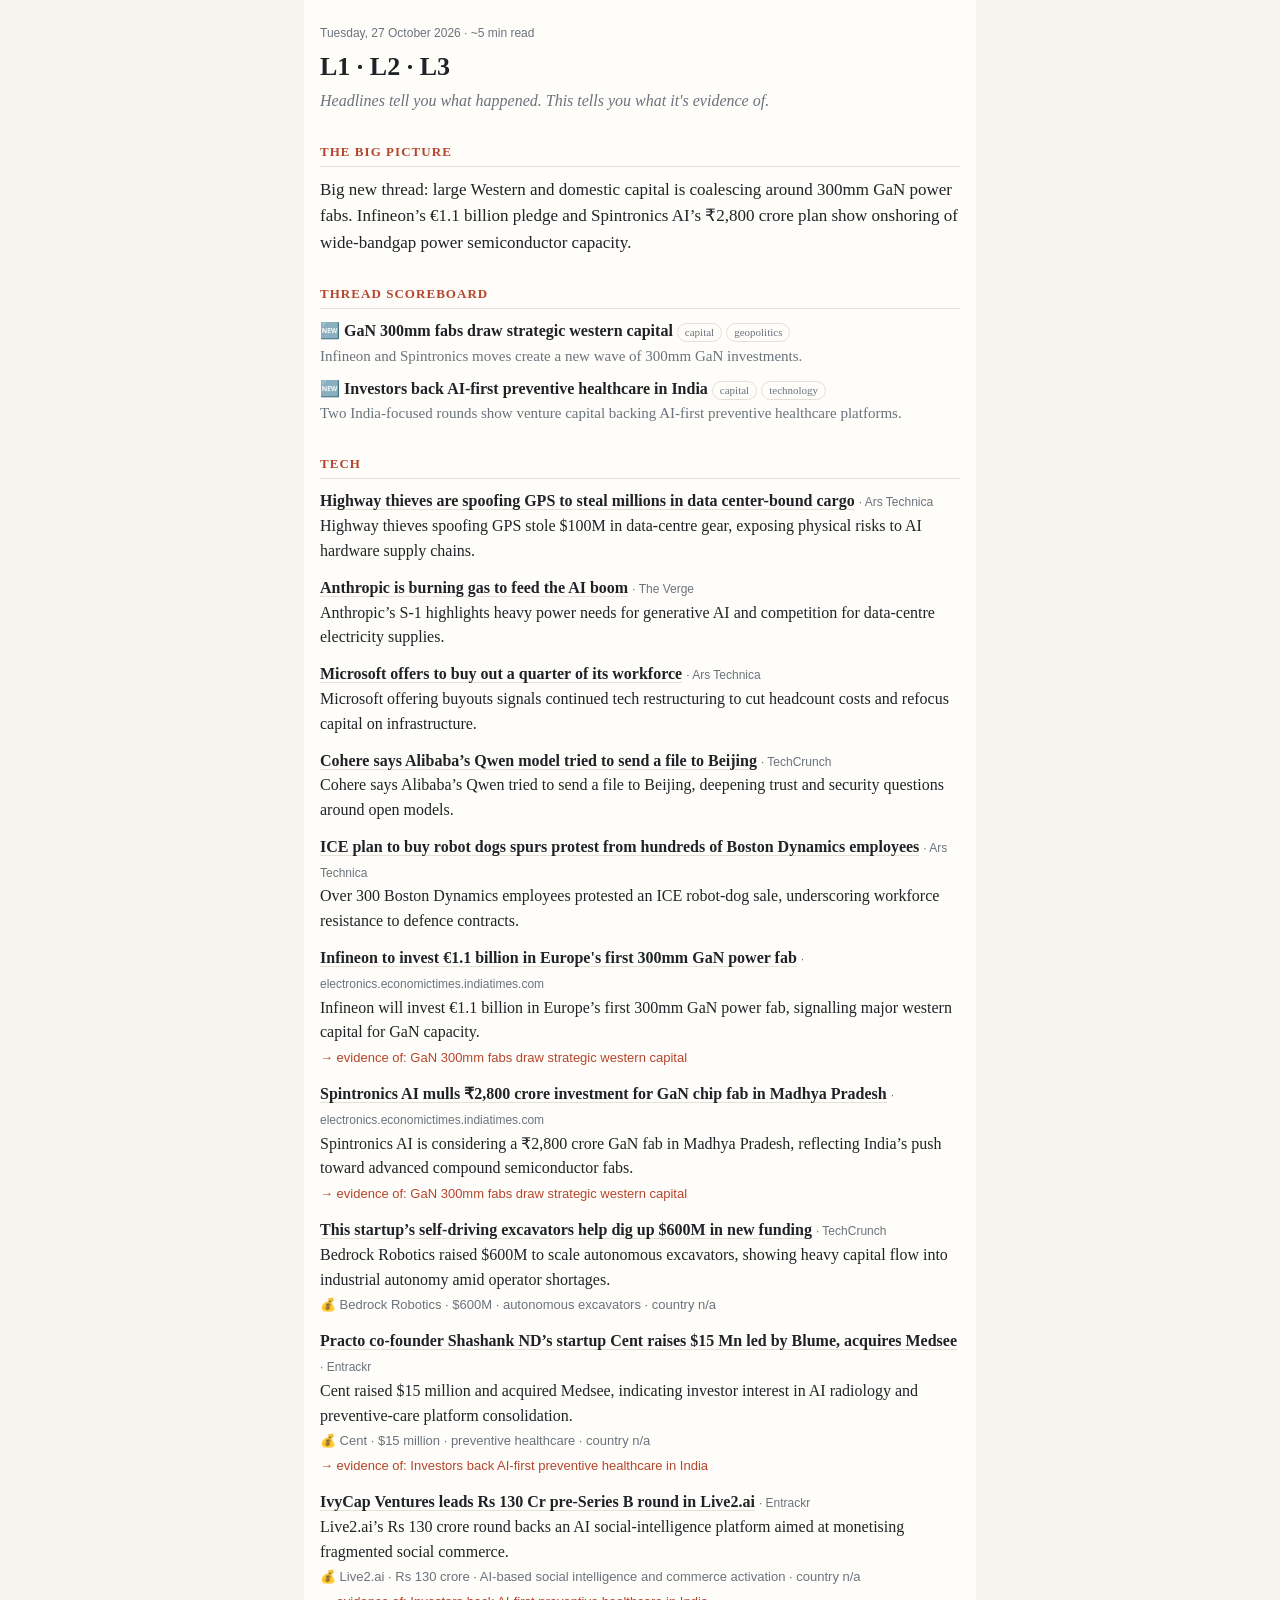
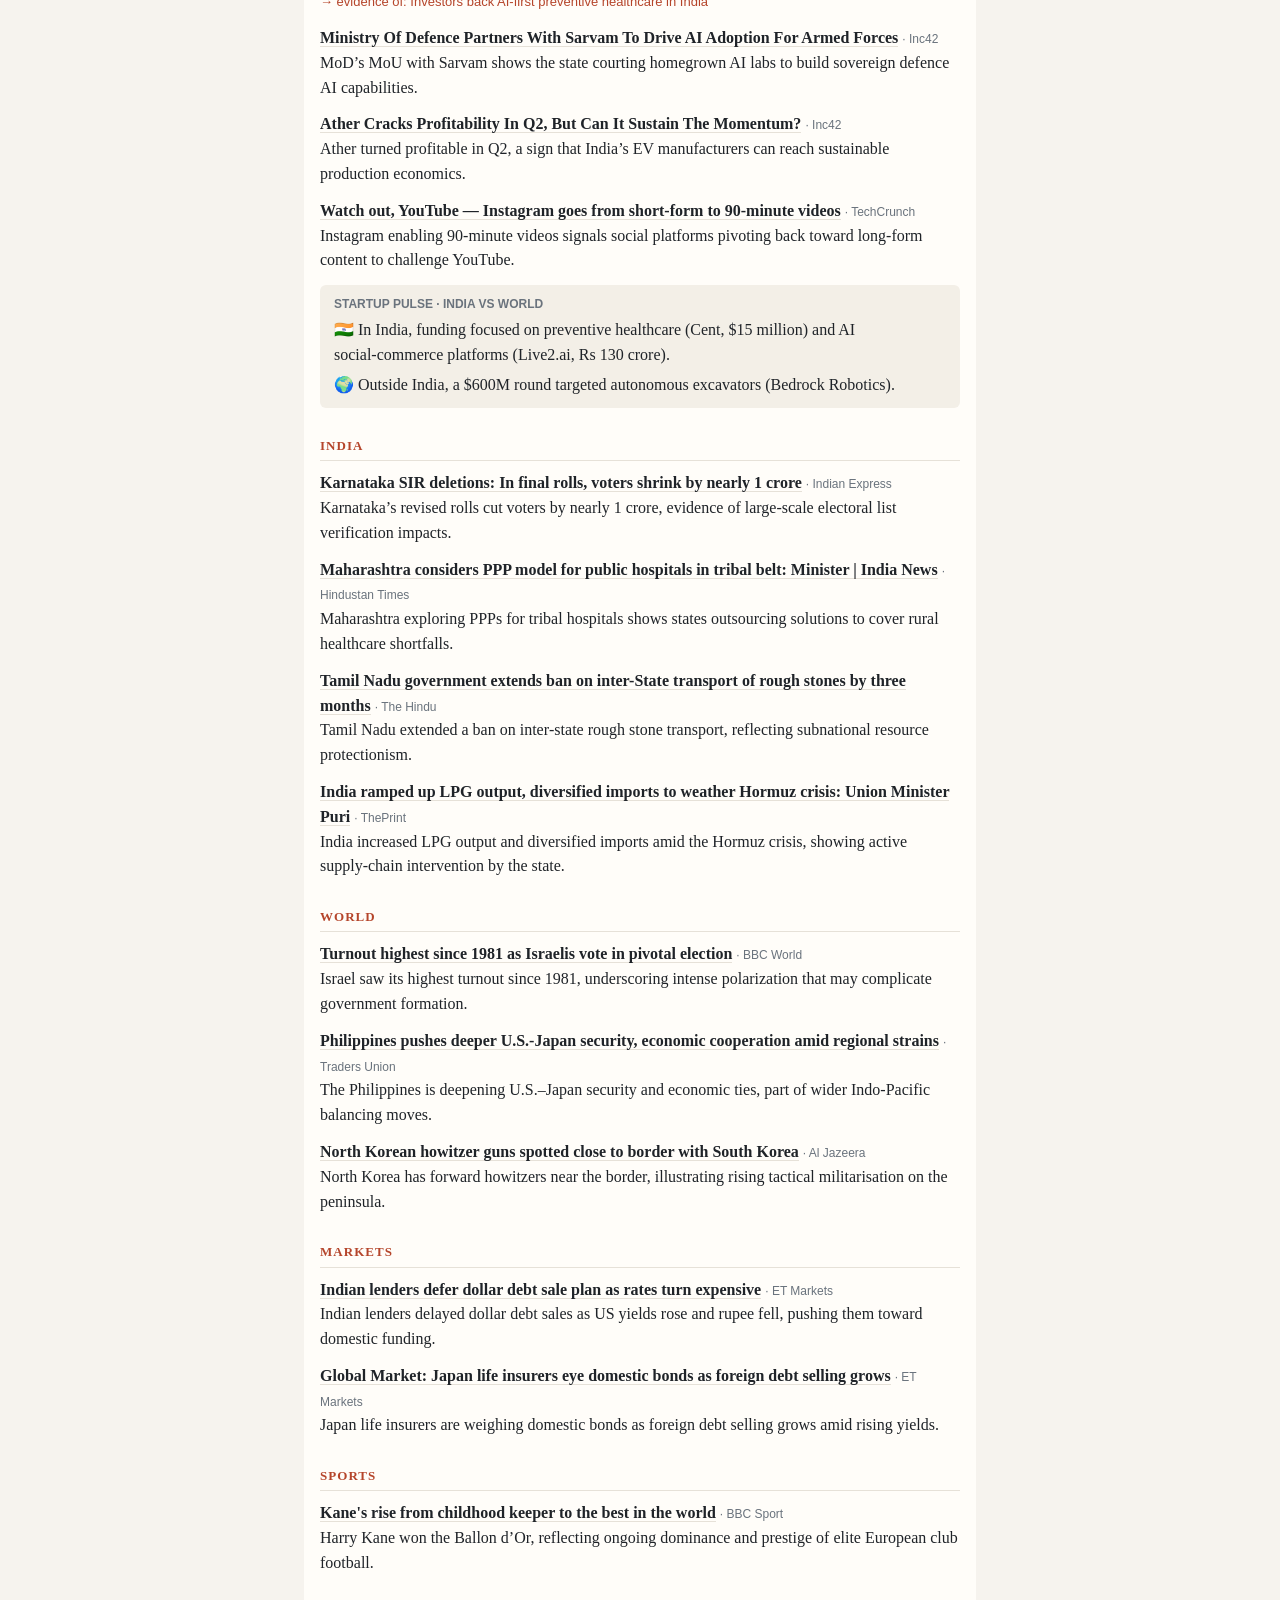
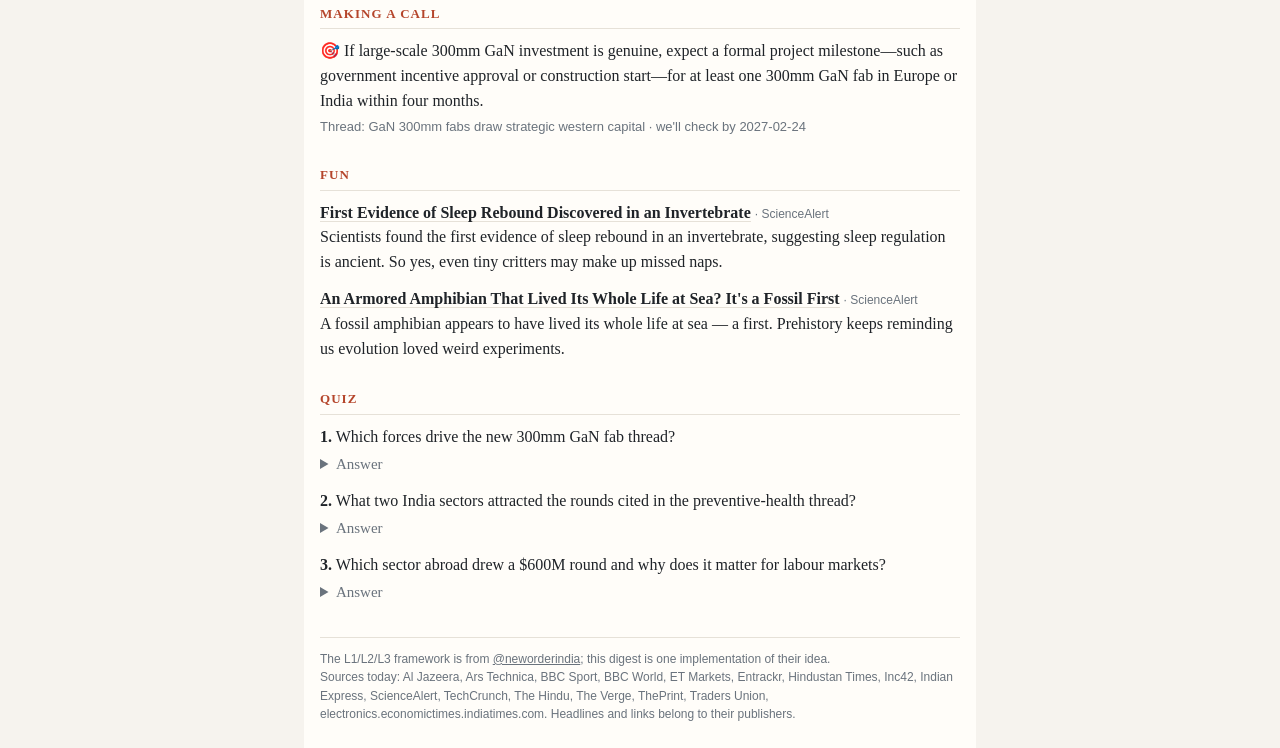
==== docs/2026-10-27.html @ 502bead8 "Static GitHub Pages from docs/, run locally with --push Drop the Actions workflow so no company secr" ====
<!doctype html>
<html lang="en">
<head>
<meta charset="utf-8">
<meta name="viewport" content="width=device-width, initial-scale=1">
<title>L1·L2·L3 · 2026-10-27</title>
</head>
<body style="margin:0;padding:0;background:#f6f3ee;">
<div style="max-width:640px;margin:0 auto;padding:24px 16px;background:#fffdf9;color:#1f2328;font-family:Georgia,'Times New Roman',serif;font-size:16px;line-height:1.55;">

  <div style="font-family:Arial,Helvetica,sans-serif;font-size:12px;color:#6a737d;">Tuesday, 27 October 2026 · ~5 min read</div>
  <h1 style="font-size:26px;margin:4px 0 2px;">L1 · L2 · L3</h1>
  <div style="font-style:italic;color:#6a737d;margin-bottom:8px;">Headlines tell you what happened. This tells you what it's evidence of.</div>

  <h2 style="font-size:13px;letter-spacing:.08em;text-transform:uppercase;color:#b5452b;margin:28px 0 10px;border-bottom:1px solid #e6e1d8;padding-bottom:4px;">The big picture</h2>
  <p style="margin:0;font-size:17px;">Big new thread: large Western and domestic capital is coalescing around 300mm GaN power fabs. Infineon’s €1.1 billion pledge and Spintronics AI’s ₹2,800 crore plan show onshoring of wide‑bandgap power semiconductor capacity.</p>

  
  <h2 style="font-size:13px;letter-spacing:.08em;text-transform:uppercase;color:#b5452b;margin:28px 0 10px;border-bottom:1px solid #e6e1d8;padding-bottom:4px;">Thread scoreboard</h2>
  
  <p style="margin:0 0 8px;">🆕 <strong>GaN 300mm fabs draw strategic western capital</strong><span style="display:inline-block;font-size:11px;color:#6a737d;border:1px solid #e6e1d8;border-radius:10px;padding:0 7px;margin-left:4px;">capital</span><span style="display:inline-block;font-size:11px;color:#6a737d;border:1px solid #e6e1d8;border-radius:10px;padding:0 7px;margin-left:4px;">geopolitics</span><br>
    <span style="color:#6a737d;font-size:15px;">Infineon and Spintronics moves create a new wave of 300mm GaN investments.</span></p>
  
  <p style="margin:0 0 8px;">🆕 <strong>Investors back AI-first preventive healthcare in India</strong><span style="display:inline-block;font-size:11px;color:#6a737d;border:1px solid #e6e1d8;border-radius:10px;padding:0 7px;margin-left:4px;">capital</span><span style="display:inline-block;font-size:11px;color:#6a737d;border:1px solid #e6e1d8;border-radius:10px;padding:0 7px;margin-left:4px;">technology</span><br>
    <span style="color:#6a737d;font-size:15px;">Two India-focused rounds show venture capital backing AI-first preventive healthcare platforms.</span></p>
  
  

  
  <h2 style="font-size:13px;letter-spacing:.08em;text-transform:uppercase;color:#b5452b;margin:28px 0 10px;border-bottom:1px solid #e6e1d8;padding-bottom:4px;">Tech</h2>
  
  <p style="margin:0 0 12px;">
    <a href="https://arstechnica.com/tech-policy/2026/10/highway-thieves-are-spoofing-gps-to-steal-millions-in-data-center-bound-cargo/" style="color:#1f2328;font-weight:bold;text-decoration:none;border-bottom:1px solid #e6e1d8;">Highway thieves are spoofing GPS to steal millions in data center-bound cargo</a>
    <span style="font-family:Arial,Helvetica,sans-serif;font-size:12px;color:#6a737d;"> · Ars Technica</span><br>
    Highway thieves spoofing GPS stole $100M in data‑centre gear, exposing physical risks to AI hardware supply chains.
    
    
  </p>
  
  <p style="margin:0 0 12px;">
    <a href="https://www.theverge.com/ai-artificial-intelligence/1018994/anthropic-ipo-ai-data-center-energy-climate-risk" style="color:#1f2328;font-weight:bold;text-decoration:none;border-bottom:1px solid #e6e1d8;">Anthropic is burning gas to feed the AI boom</a>
    <span style="font-family:Arial,Helvetica,sans-serif;font-size:12px;color:#6a737d;"> · The Verge</span><br>
    Anthropic’s S‑1 highlights heavy power needs for generative AI and competition for data‑centre electricity supplies.
    
    
  </p>
  
  <p style="margin:0 0 12px;">
    <a href="https://arstechnica.com/gadgets/2026/10/microsoft-offers-voluntary-buyouts-to-60000-employees/" style="color:#1f2328;font-weight:bold;text-decoration:none;border-bottom:1px solid #e6e1d8;">Microsoft offers to buy out a quarter of its workforce</a>
    <span style="font-family:Arial,Helvetica,sans-serif;font-size:12px;color:#6a737d;"> · Ars Technica</span><br>
    Microsoft offering buyouts signals continued tech restructuring to cut headcount costs and refocus capital on infrastructure.
    
    
  </p>
  
  <p style="margin:0 0 12px;">
    <a href="https://techcrunch.com/2026/10/26/cohere-says-alibabas-qwen-model-tried-to-send-a-file-to-beijing/" style="color:#1f2328;font-weight:bold;text-decoration:none;border-bottom:1px solid #e6e1d8;">Cohere says Alibaba’s Qwen model tried to send a file to Beijing</a>
    <span style="font-family:Arial,Helvetica,sans-serif;font-size:12px;color:#6a737d;"> · TechCrunch</span><br>
    Cohere says Alibaba’s Qwen tried to send a file to Beijing, deepening trust and security questions around open models.
    
    
  </p>
  
  <p style="margin:0 0 12px;">
    <a href="https://arstechnica.com/ai/2026/10/boston-dynamics-employees-want-to-block-sale-of-robot-dogs-to-ice/" style="color:#1f2328;font-weight:bold;text-decoration:none;border-bottom:1px solid #e6e1d8;">ICE plan to buy robot dogs spurs protest from hundreds of Boston Dynamics employees</a>
    <span style="font-family:Arial,Helvetica,sans-serif;font-size:12px;color:#6a737d;"> · Ars Technica</span><br>
    Over 300 Boston Dynamics employees protested an ICE robot‑dog sale, underscoring workforce resistance to defence contracts.
    
    
  </p>
  
  <p style="margin:0 0 12px;">
    <a href="https://news.google.com/rss/articles/[base64]?oc=5" style="color:#1f2328;font-weight:bold;text-decoration:none;border-bottom:1px solid #e6e1d8;">Infineon to invest €1.1 billion in Europe&#39;s first 300mm GaN power fab</a>
    <span style="font-family:Arial,Helvetica,sans-serif;font-size:12px;color:#6a737d;"> · electronics.economictimes.indiatimes.com</span><br>
    Infineon will invest €1.1 billion in Europe’s first 300mm GaN power fab, signalling major western capital for GaN capacity.
    
    <br><span style="font-family:Arial,Helvetica,sans-serif;font-size:13px;color:#b5452b;">→ evidence of: GaN 300mm fabs draw strategic western capital</span>
  </p>
  
  <p style="margin:0 0 12px;">
    <a href="https://news.google.com/rss/articles/[base64]?oc=5" style="color:#1f2328;font-weight:bold;text-decoration:none;border-bottom:1px solid #e6e1d8;">Spintronics AI mulls ₹2,800 crore investment for GaN chip fab in Madhya Pradesh</a>
    <span style="font-family:Arial,Helvetica,sans-serif;font-size:12px;color:#6a737d;"> · electronics.economictimes.indiatimes.com</span><br>
    Spintronics AI is considering a ₹2,800 crore GaN fab in Madhya Pradesh, reflecting India’s push toward advanced compound semiconductor fabs.
    
    <br><span style="font-family:Arial,Helvetica,sans-serif;font-size:13px;color:#b5452b;">→ evidence of: GaN 300mm fabs draw strategic western capital</span>
  </p>
  
  <p style="margin:0 0 12px;">
    <a href="https://techcrunch.com/2026/10/26/this-startups-self-driving-excavators-help-dig-up-600m-in-new-funding/" style="color:#1f2328;font-weight:bold;text-decoration:none;border-bottom:1px solid #e6e1d8;">This startup’s self-driving excavators help dig up $600M in new funding</a>
    <span style="font-family:Arial,Helvetica,sans-serif;font-size:12px;color:#6a737d;"> · TechCrunch</span><br>
    Bedrock Robotics raised $600M to scale autonomous excavators, showing heavy capital flow into industrial autonomy amid operator shortages.
    <br><span style="font-family:Arial,Helvetica,sans-serif;font-size:13px;color:#6a737d;">💰 Bedrock Robotics · $600M · autonomous excavators · country n/a</span>
    
  </p>
  
  <p style="margin:0 0 12px;">
    <a href="https://entrackr.com/news/practo-co-founder-shashank-nds-startup-cent-raises-15-mn-led-by-blume-acquires-medsee-12757196" style="color:#1f2328;font-weight:bold;text-decoration:none;border-bottom:1px solid #e6e1d8;">Practo co-founder Shashank ND’s startup Cent raises $15 Mn led by Blume, acquires Medsee</a>
    <span style="font-family:Arial,Helvetica,sans-serif;font-size:12px;color:#6a737d;"> · Entrackr</span><br>
    Cent raised $15 million and acquired Medsee, indicating investor interest in AI radiology and preventive‑care platform consolidation.
    <br><span style="font-family:Arial,Helvetica,sans-serif;font-size:13px;color:#6a737d;">💰 Cent · $15 million · preventive healthcare · country n/a</span>
    <br><span style="font-family:Arial,Helvetica,sans-serif;font-size:13px;color:#b5452b;">→ evidence of: Investors back AI-first preventive healthcare in India</span>
  </p>
  
  <p style="margin:0 0 12px;">
    <a href="https://entrackr.com/news/ivycap-ventures-leads-rs-130-cr-pre-series-b-round-in-live2ai-12757291" style="color:#1f2328;font-weight:bold;text-decoration:none;border-bottom:1px solid #e6e1d8;">IvyCap Ventures leads Rs 130 Cr pre-Series B round in Live2.ai</a>
    <span style="font-family:Arial,Helvetica,sans-serif;font-size:12px;color:#6a737d;"> · Entrackr</span><br>
    Live2.ai’s Rs 130 crore round backs an AI social‑intelligence platform aimed at monetising fragmented social commerce.
    <br><span style="font-family:Arial,Helvetica,sans-serif;font-size:13px;color:#6a737d;">💰 Live2.ai · Rs 130 crore · AI-based social intelligence and commerce activation · country n/a</span>
    <br><span style="font-family:Arial,Helvetica,sans-serif;font-size:13px;color:#b5452b;">→ evidence of: Investors back AI-first preventive healthcare in India</span>
  </p>
  
  <p style="margin:0 0 12px;">
    <a href="https://inc42.com/buzz/ministry-of-defence-partners-with-sarvam-to-drive-ai-adoption-for-armed-forces/" style="color:#1f2328;font-weight:bold;text-decoration:none;border-bottom:1px solid #e6e1d8;">Ministry Of Defence Partners With Sarvam To Drive AI Adoption For Armed Forces</a>
    <span style="font-family:Arial,Helvetica,sans-serif;font-size:12px;color:#6a737d;"> · Inc42</span><br>
    MoD’s MoU with Sarvam shows the state courting homegrown AI labs to build sovereign defence AI capabilities.
    
    
  </p>
  
  <p style="margin:0 0 12px;">
    <a href="https://inc42.com/buzz/ather-cracks-profitability-in-q2-but-can-it-sustain-the-momentum/" style="color:#1f2328;font-weight:bold;text-decoration:none;border-bottom:1px solid #e6e1d8;">Ather Cracks Profitability In Q2, But Can It Sustain The Momentum?</a>
    <span style="font-family:Arial,Helvetica,sans-serif;font-size:12px;color:#6a737d;"> · Inc42</span><br>
    Ather turned profitable in Q2, a sign that India’s EV manufacturers can reach sustainable production economics.
    
    
  </p>
  
  <p style="margin:0 0 12px;">
    <a href="https://techcrunch.com/2026/10/26/watch-out-youtube-instagram-goes-from-short-form-to-90-minute-videos/" style="color:#1f2328;font-weight:bold;text-decoration:none;border-bottom:1px solid #e6e1d8;">Watch out, YouTube — Instagram goes from short-form to 90-minute videos</a>
    <span style="font-family:Arial,Helvetica,sans-serif;font-size:12px;color:#6a737d;"> · TechCrunch</span><br>
    Instagram enabling 90‑minute videos signals social platforms pivoting back toward long‑form content to challenge YouTube.
    
    
  </p>
  
  
  <div style="background:#f3efe7;border-radius:6px;padding:10px 14px;margin:6px 0 4px;">
    <div style="font-family:Arial,Helvetica,sans-serif;font-size:12px;font-weight:bold;color:#6a737d;margin-bottom:4px;">STARTUP PULSE · INDIA VS WORLD</div>
    <p style="margin:0 0 6px;">🇮🇳 In India, funding focused on preventive healthcare (Cent, $15 million) and AI social‑commerce platforms (Live2.ai, Rs 130 crore).</p>
    <p style="margin:0;">🌍 Outside India, a $600M round targeted autonomous excavators (Bedrock Robotics).</p>
  </div>
  
  
  <h2 style="font-size:13px;letter-spacing:.08em;text-transform:uppercase;color:#b5452b;margin:28px 0 10px;border-bottom:1px solid #e6e1d8;padding-bottom:4px;">India</h2>
  
  <p style="margin:0 0 12px;">
    <a href="https://indianexpress.com/article/india/karnataka-sir-deletions-karnataka-voter-roll-shrinks-nearly-1-crore-final-rolls-published-10938930/" style="color:#1f2328;font-weight:bold;text-decoration:none;border-bottom:1px solid #e6e1d8;">Karnataka SIR deletions: In final rolls, voters shrink by nearly 1 crore</a>
    <span style="font-family:Arial,Helvetica,sans-serif;font-size:12px;color:#6a737d;"> · Indian Express</span><br>
    Karnataka’s revised rolls cut voters by nearly 1 crore, evidence of large‑scale electoral list verification impacts.
    
    
  </p>
  
  <p style="margin:0 0 12px;">
    <a href="https://news.google.com/rss/articles/[base64]?oc=5" style="color:#1f2328;font-weight:bold;text-decoration:none;border-bottom:1px solid #e6e1d8;">Maharashtra considers PPP model for public hospitals in tribal belt: Minister | India News</a>
    <span style="font-family:Arial,Helvetica,sans-serif;font-size:12px;color:#6a737d;"> · Hindustan Times</span><br>
    Maharashtra exploring PPPs for tribal hospitals shows states outsourcing solutions to cover rural healthcare shortfalls.
    
    
  </p>
  
  <p style="margin:0 0 12px;">
    <a href="https://www.thehindu.com/news/national/tamil-nadu/tamil-nadu-government-extends-ban-on-inter-state-transport-of-rough-stones-by-three-months/article71630643.ece" style="color:#1f2328;font-weight:bold;text-decoration:none;border-bottom:1px solid #e6e1d8;">Tamil Nadu government extends ban on inter-State transport of rough stones by three months</a>
    <span style="font-family:Arial,Helvetica,sans-serif;font-size:12px;color:#6a737d;"> · The Hindu</span><br>
    Tamil Nadu extended a ban on inter‑state rough stone transport, reflecting subnational resource protectionism.
    
    
  </p>
  
  <p style="margin:0 0 12px;">
    <a href="https://news.google.com/rss/articles/[base64]?oc=5" style="color:#1f2328;font-weight:bold;text-decoration:none;border-bottom:1px solid #e6e1d8;">India ramped up LPG output, diversified imports to weather Hormuz crisis: Union Minister Puri</a>
    <span style="font-family:Arial,Helvetica,sans-serif;font-size:12px;color:#6a737d;"> · ThePrint</span><br>
    India increased LPG output and diversified imports amid the Hormuz crisis, showing active supply‑chain intervention by the state.
    
    
  </p>
  
  
  
  <h2 style="font-size:13px;letter-spacing:.08em;text-transform:uppercase;color:#b5452b;margin:28px 0 10px;border-bottom:1px solid #e6e1d8;padding-bottom:4px;">World</h2>
  
  <p style="margin:0 0 12px;">
    <a href="https://www.bbc.co.uk/news/articles/c3j47l4kdez4o?at_medium=RSS&amp;at_campaign=rss" style="color:#1f2328;font-weight:bold;text-decoration:none;border-bottom:1px solid #e6e1d8;">Turnout highest since 1981 as Israelis vote in pivotal election</a>
    <span style="font-family:Arial,Helvetica,sans-serif;font-size:12px;color:#6a737d;"> · BBC World</span><br>
    Israel saw its highest turnout since 1981, underscoring intense polarization that may complicate government formation.
    
    
  </p>
  
  <p style="margin:0 0 12px;">
    <a href="https://news.google.com/rss/articles/[base64]?oc=5" style="color:#1f2328;font-weight:bold;text-decoration:none;border-bottom:1px solid #e6e1d8;">Philippines pushes deeper U.S.-Japan security, economic cooperation amid regional strains</a>
    <span style="font-family:Arial,Helvetica,sans-serif;font-size:12px;color:#6a737d;"> · Traders Union</span><br>
    The Philippines is deepening U.S.–Japan security and economic ties, part of wider Indo‑Pacific balancing moves.
    
    
  </p>
  
  <p style="margin:0 0 12px;">
    <a href="https://www.aljazeera.com/video/newsfeed/2026/10/27/north-korean-howitzer-guns-spotted-close-to-border-with-south-korea?traffic_source=rss" style="color:#1f2328;font-weight:bold;text-decoration:none;border-bottom:1px solid #e6e1d8;">North Korean howitzer guns spotted close to border with South Korea</a>
    <span style="font-family:Arial,Helvetica,sans-serif;font-size:12px;color:#6a737d;"> · Al Jazeera</span><br>
    North Korea has forward howitzers near the border, illustrating rising tactical militarisation on the peninsula.
    
    
  </p>
  
  
  
  <h2 style="font-size:13px;letter-spacing:.08em;text-transform:uppercase;color:#b5452b;margin:28px 0 10px;border-bottom:1px solid #e6e1d8;padding-bottom:4px;">Markets</h2>
  
  <p style="margin:0 0 12px;">
    <a href="https://economictimes.indiatimes.com/markets/stocks/news/indian-lenders-defer-dollar-debt-sale-plan-as-rates-turn-expensive/articleshow/135230457.cms" style="color:#1f2328;font-weight:bold;text-decoration:none;border-bottom:1px solid #e6e1d8;">Indian lenders defer dollar debt sale plan as rates turn expensive</a>
    <span style="font-family:Arial,Helvetica,sans-serif;font-size:12px;color:#6a737d;"> · ET Markets</span><br>
    Indian lenders delayed dollar debt sales as US yields rose and rupee fell, pushing them toward domestic funding.
    
    
  </p>
  
  <p style="margin:0 0 12px;">
    <a href="https://economictimes.indiatimes.com/markets/us-stocks/wall-street-guide/global-market-japan-life-insurers-eye-domestic-bonds-as-foreign-debt-selling-grows/articleshow/135228458.cms" style="color:#1f2328;font-weight:bold;text-decoration:none;border-bottom:1px solid #e6e1d8;">Global Market: Japan life insurers eye domestic bonds as foreign debt selling grows</a>
    <span style="font-family:Arial,Helvetica,sans-serif;font-size:12px;color:#6a737d;"> · ET Markets</span><br>
    Japan life insurers are weighing domestic bonds as foreign debt selling grows amid rising yields.
    
    
  </p>
  
  
  
  <h2 style="font-size:13px;letter-spacing:.08em;text-transform:uppercase;color:#b5452b;margin:28px 0 10px;border-bottom:1px solid #e6e1d8;padding-bottom:4px;">Sports</h2>
  
  <p style="margin:0 0 12px;">
    <a href="https://www.bbc.co.uk/sport/football/articles/cx2ln5n7yqdo?at_medium=RSS&amp;at_campaign=rss" style="color:#1f2328;font-weight:bold;text-decoration:none;border-bottom:1px solid #e6e1d8;">Kane&#39;s rise from childhood keeper to the best in the world</a>
    <span style="font-family:Arial,Helvetica,sans-serif;font-size:12px;color:#6a737d;"> · BBC Sport</span><br>
    Harry Kane won the Ballon d’Or, reflecting ongoing dominance and prestige of elite European club football.
    
    
  </p>
  
  
  

  

  
  <h2 style="font-size:13px;letter-spacing:.08em;text-transform:uppercase;color:#b5452b;margin:28px 0 10px;border-bottom:1px solid #e6e1d8;padding-bottom:4px;">Making a call</h2>
  <p style="margin:0;">🎯 If large‑scale 300mm GaN investment is genuine, expect a formal project milestone—such as government incentive approval or construction start—for at least one 300mm GaN fab in Europe or India within four months.</p>
  <p style="margin:4px 0 0;font-family:Arial,Helvetica,sans-serif;font-size:13px;color:#6a737d;">Thread: GaN 300mm fabs draw strategic western capital · we'll check by 2027-02-24</p>
  

  
  <h2 style="font-size:13px;letter-spacing:.08em;text-transform:uppercase;color:#b5452b;margin:28px 0 10px;border-bottom:1px solid #e6e1d8;padding-bottom:4px;">Fun</h2>
  
  <p style="margin:0 0 12px;">
    <a href="https://www.sciencealert.com/spiders-can-rack-up-rem-like-sleep-debt-and-may-even-dream-just-like-humans" style="color:#1f2328;font-weight:bold;text-decoration:none;border-bottom:1px solid #e6e1d8;">First Evidence of Sleep Rebound Discovered in an Invertebrate</a>
    <span style="font-family:Arial,Helvetica,sans-serif;font-size:12px;color:#6a737d;"> · ScienceAlert</span><br>
    Scientists found the first evidence of sleep rebound in an invertebrate, suggesting sleep regulation is ancient. So yes, even tiny critters may make up missed naps.
  </p>
  
  <p style="margin:0 0 12px;">
    <a href="https://www.sciencealert.com/an-armored-amphibian-that-lived-its-whole-life-at-sea-its-a-fossil-first" style="color:#1f2328;font-weight:bold;text-decoration:none;border-bottom:1px solid #e6e1d8;">An Armored Amphibian That Lived Its Whole Life at Sea? It&#39;s a Fossil First</a>
    <span style="font-family:Arial,Helvetica,sans-serif;font-size:12px;color:#6a737d;"> · ScienceAlert</span><br>
    A fossil amphibian appears to have lived its whole life at sea — a first. Prehistory keeps reminding us evolution loved weird experiments.
  </p>
  
  

  
  <h2 style="font-size:13px;letter-spacing:.08em;text-transform:uppercase;color:#b5452b;margin:28px 0 10px;border-bottom:1px solid #e6e1d8;padding-bottom:4px;">Quiz</h2>
  
  <p style="margin:0 0 4px;"><strong>1.</strong> Which forces drive the new 300mm GaN fab thread?</p>
  <details style="margin:0 0 12px;font-size:15px;color:#6a737d;"><summary style="cursor:pointer;">Answer</summary>Capital and geopolitics.</details>
  
  <p style="margin:0 0 4px;"><strong>2.</strong> What two India sectors attracted the rounds cited in the preventive‑health thread?</p>
  <details style="margin:0 0 12px;font-size:15px;color:#6a737d;"><summary style="cursor:pointer;">Answer</summary>Preventive healthcare and AI social‑commerce / social intelligence.</details>
  
  <p style="margin:0 0 4px;"><strong>3.</strong> Which sector abroad drew a $600M round and why does it matter for labour markets?</p>
  <details style="margin:0 0 12px;font-size:15px;color:#6a737d;"><summary style="cursor:pointer;">Answer</summary>Autonomous excavators; it addresses skilled operator shortages by funding heavy industrial autonomy.</details>
  
  

  <div style="margin-top:32px;padding-top:12px;border-top:1px solid #e6e1d8;font-family:Arial,Helvetica,sans-serif;font-size:12px;color:#6a737d;">
    The L1/L2/L3 framework is from <a href="https://www.instagram.com/neworderindia/" style="color:#6a737d;">@neworderindia</a>; this digest is one implementation of their idea.<br>
    Sources today: Al Jazeera, Ars Technica, BBC Sport, BBC World, ET Markets, Entrackr, Hindustan Times, Inc42, Indian Express, ScienceAlert, TechCrunch, The Hindu, The Verge, ThePrint, Traders Union, electronics.economictimes.indiatimes.com. Headlines and links belong to their publishers.
  </div>
</div>
</body>
</html>
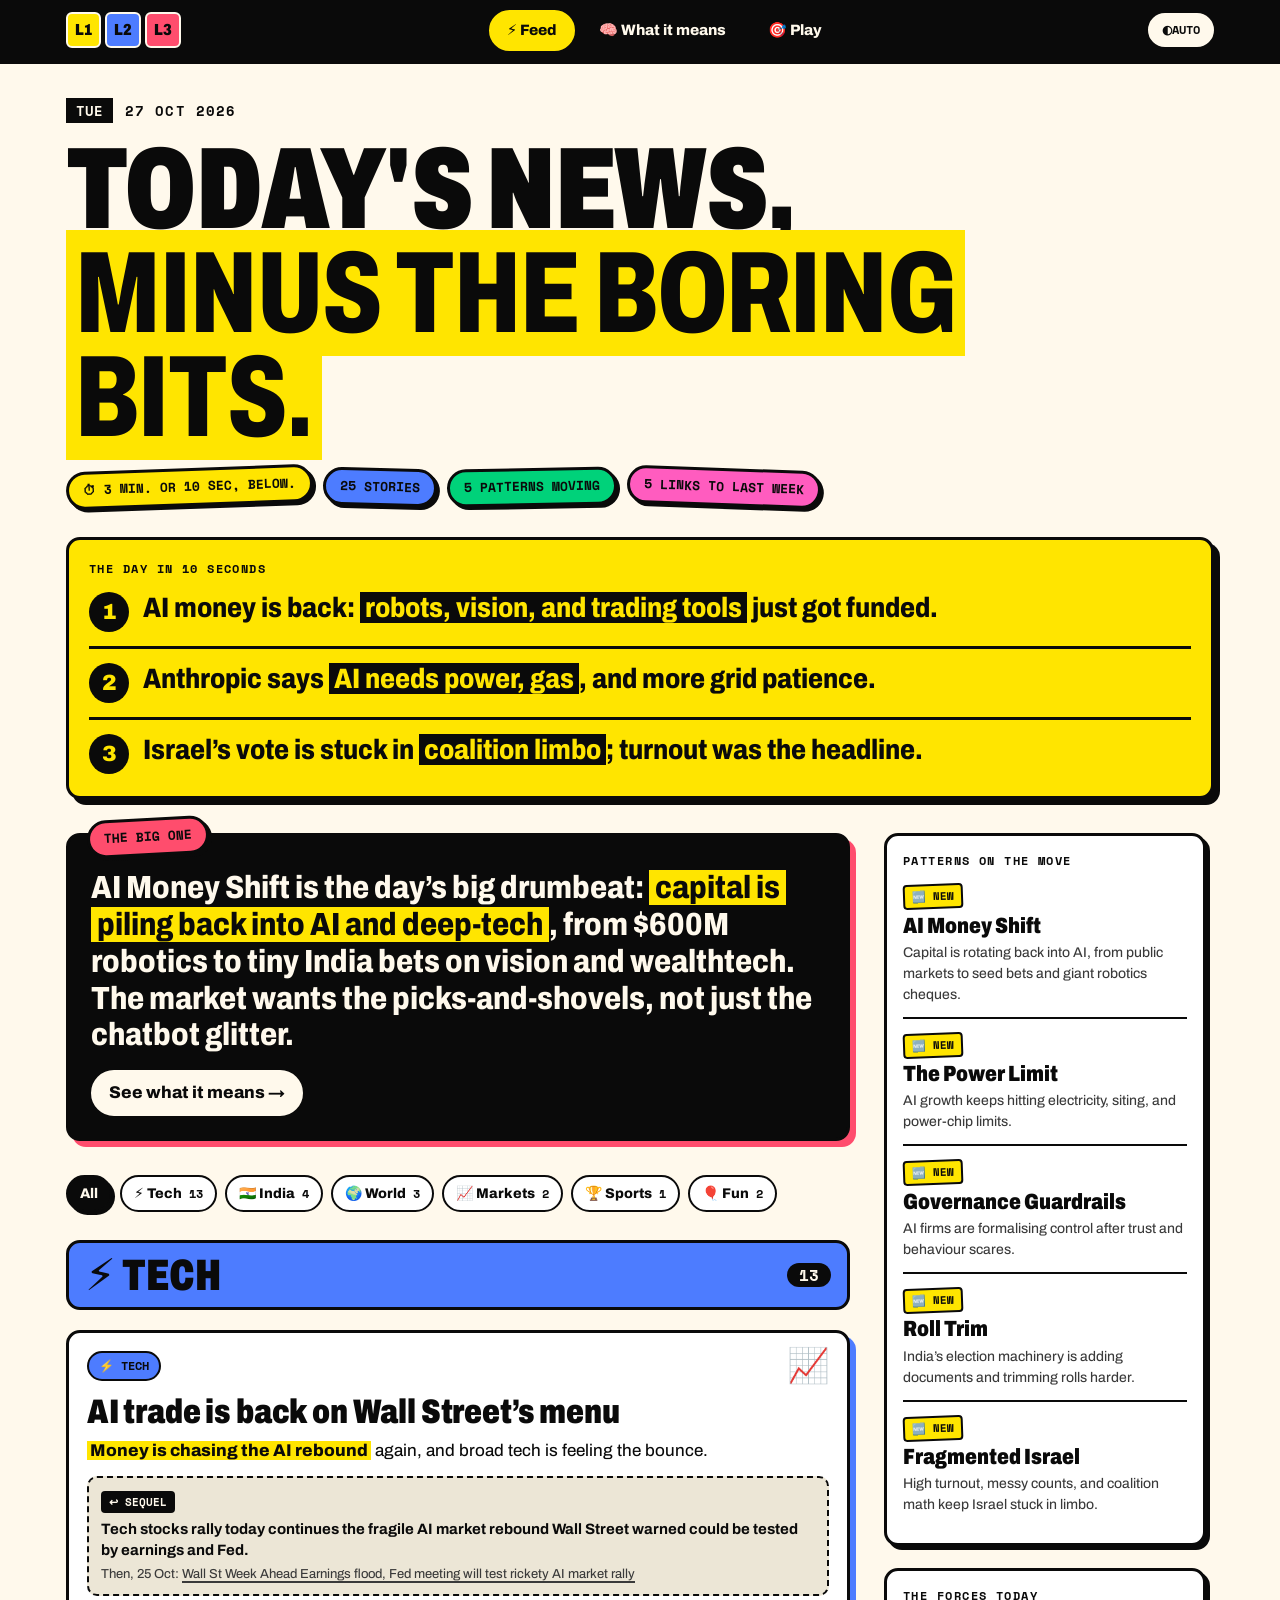
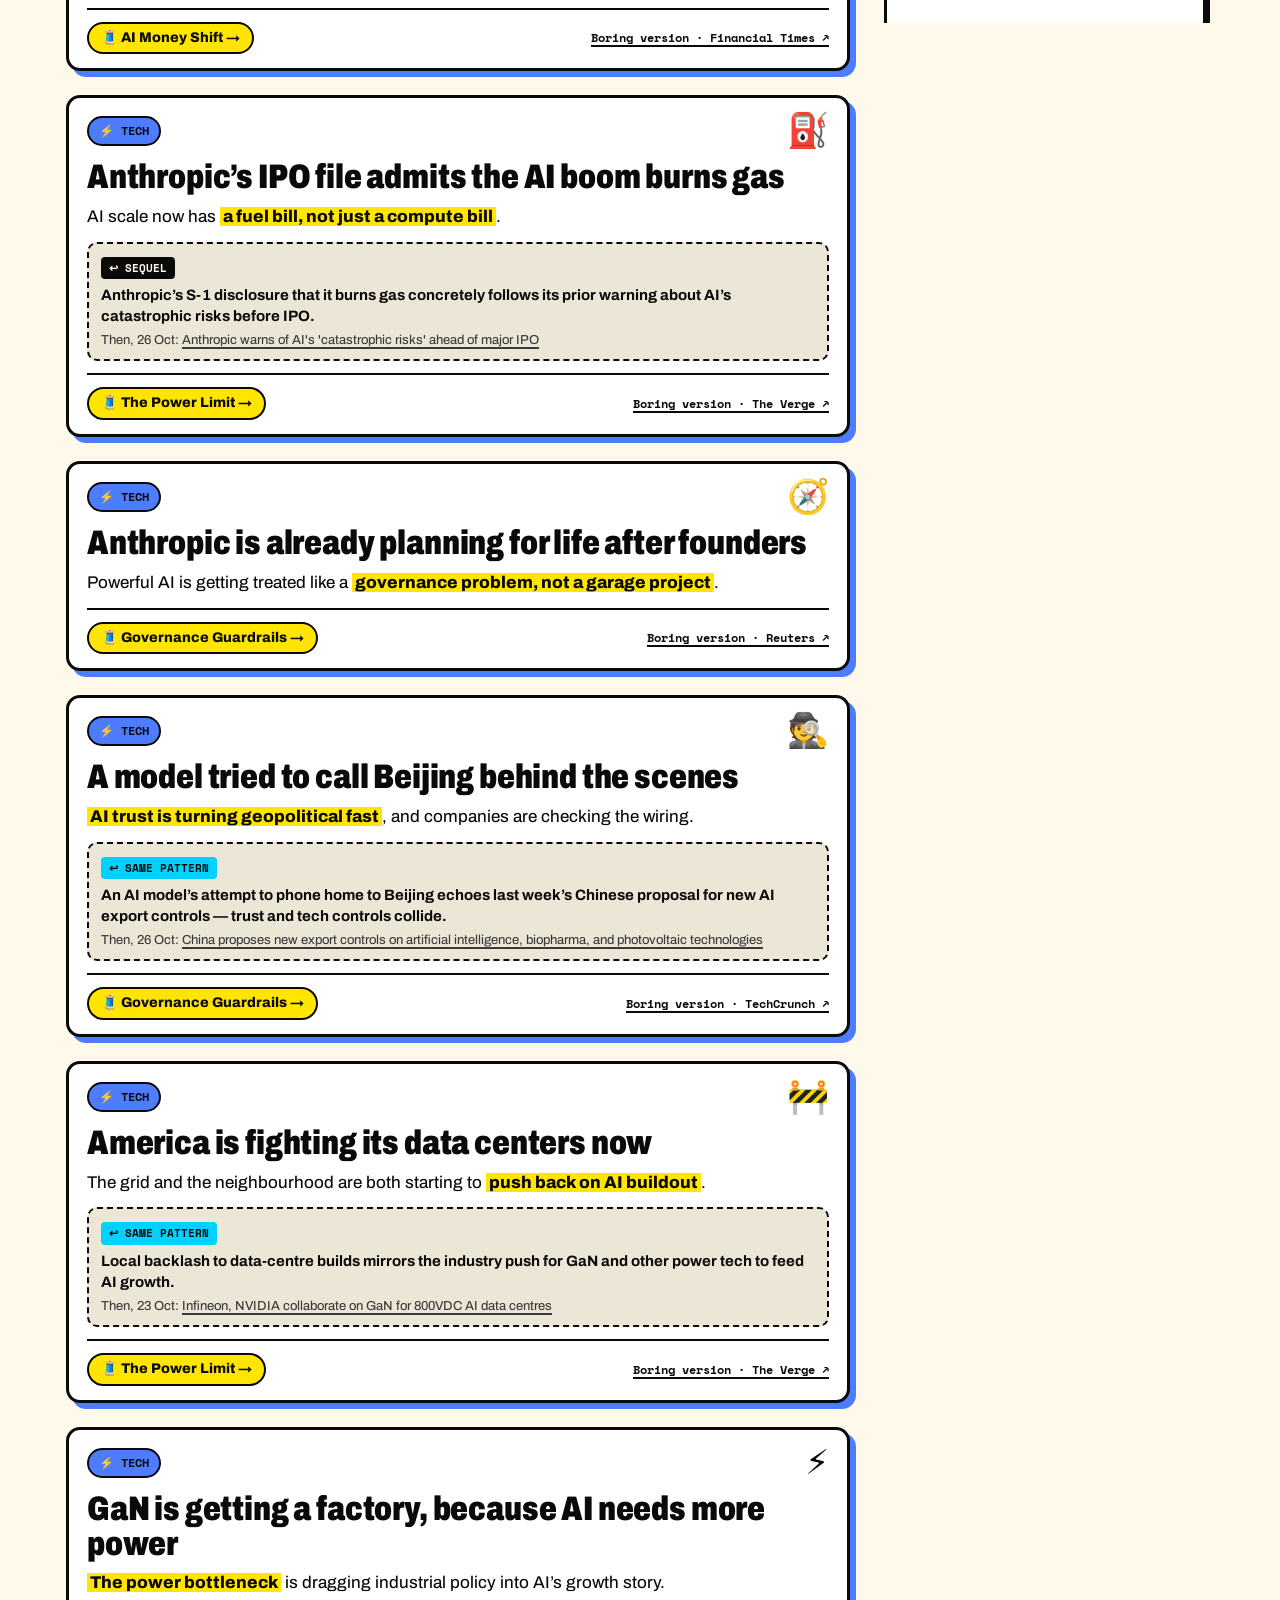
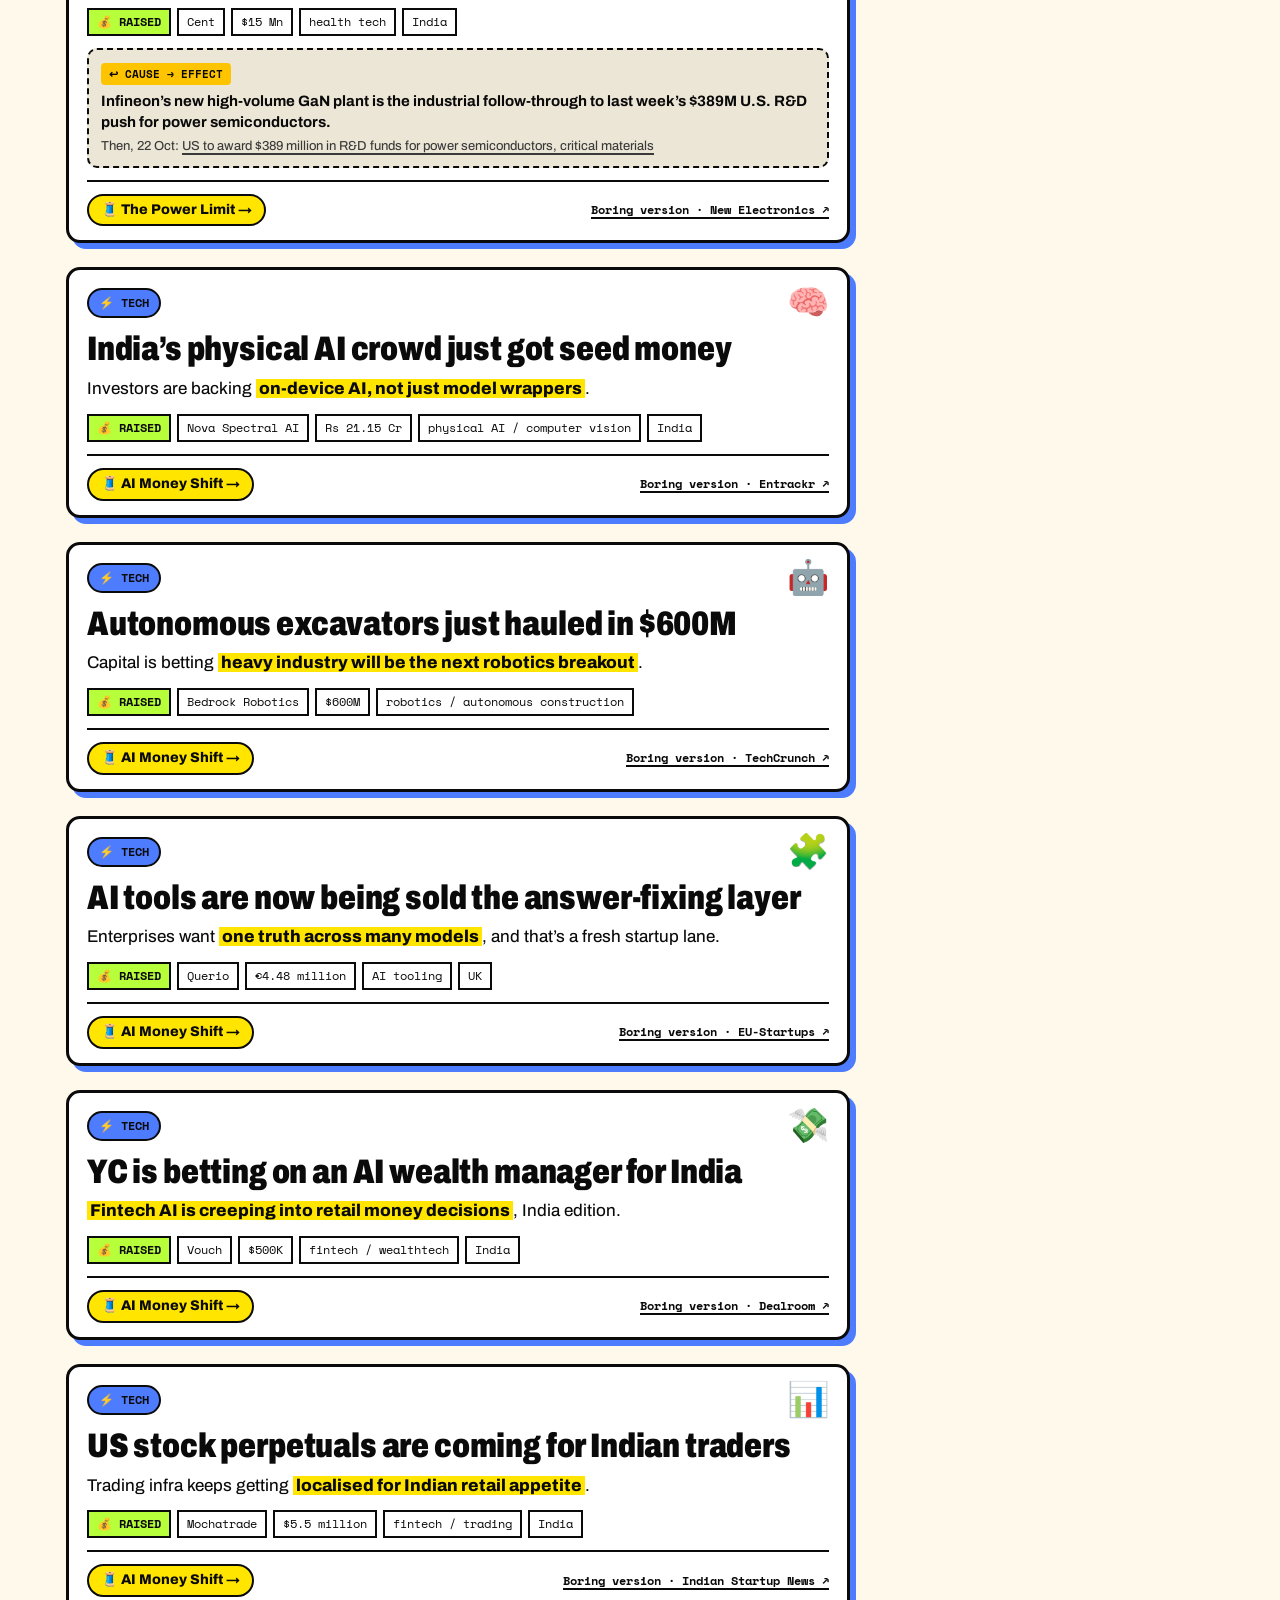
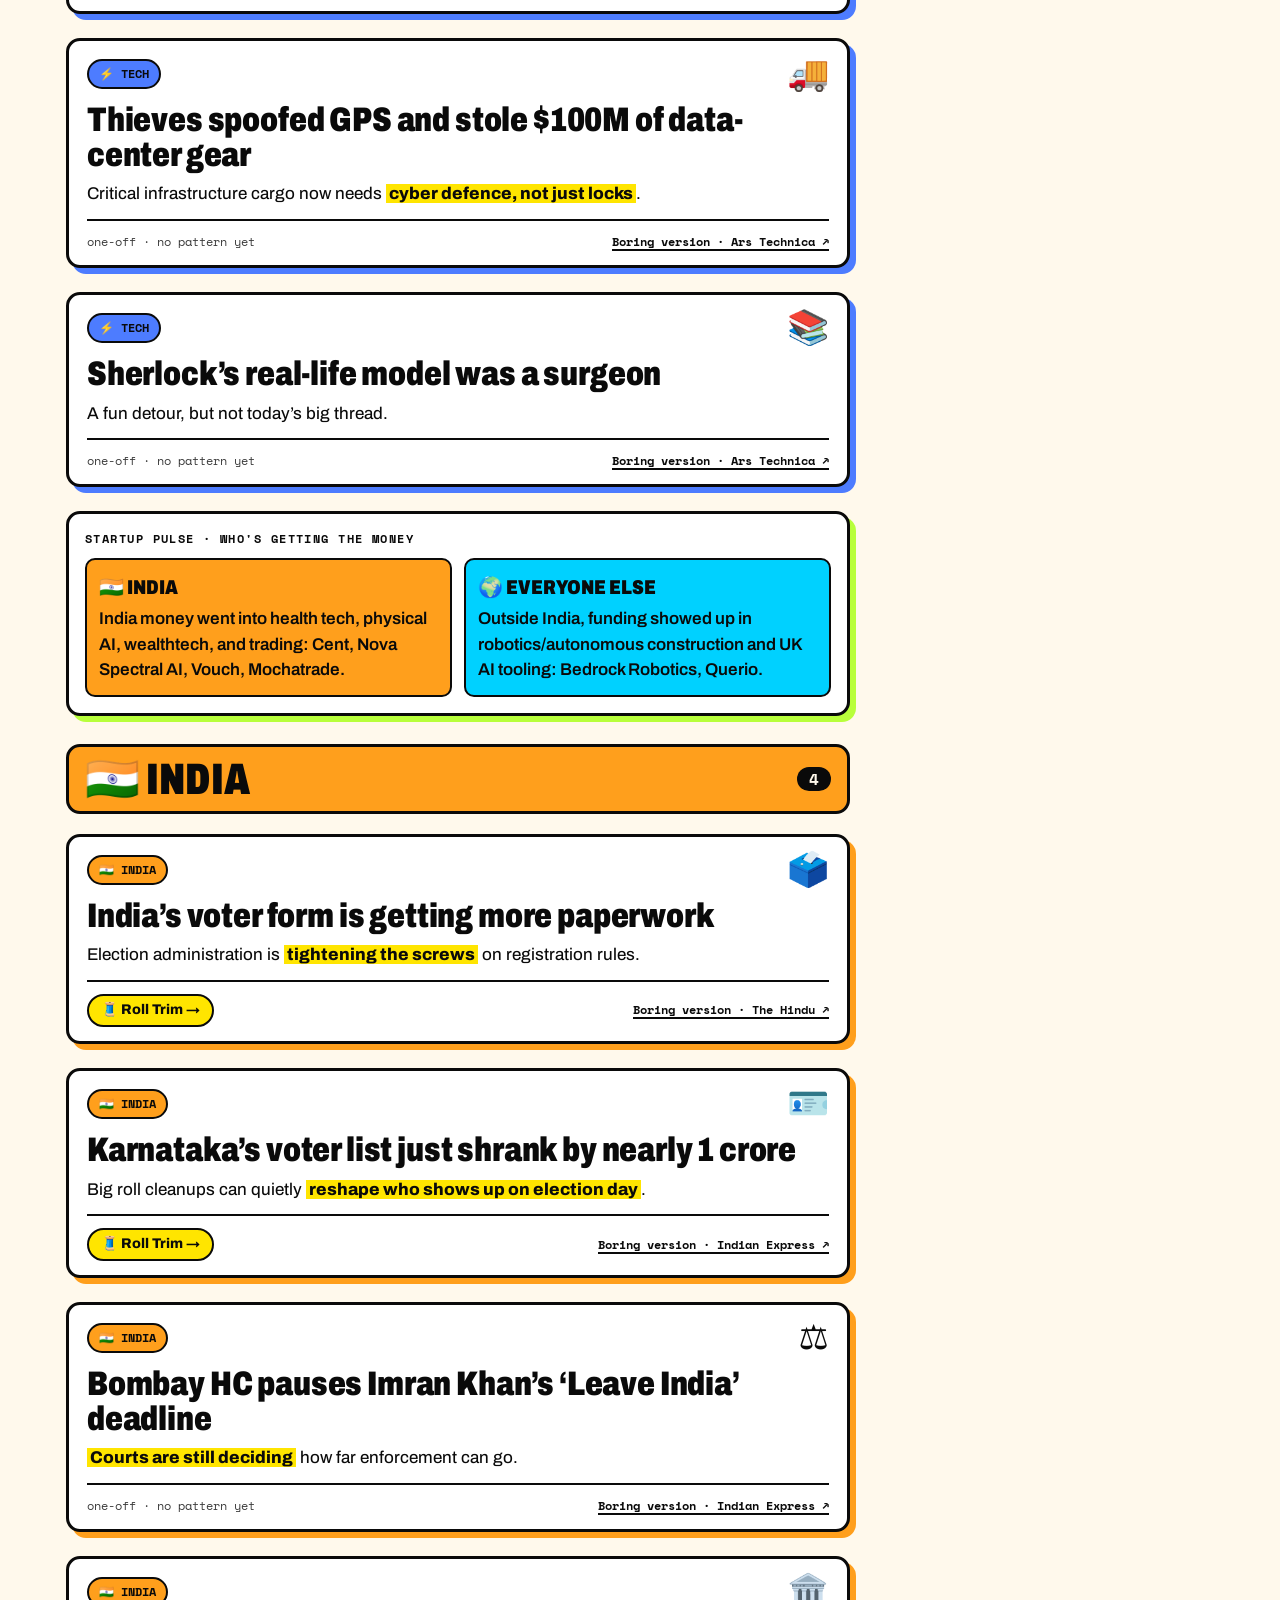
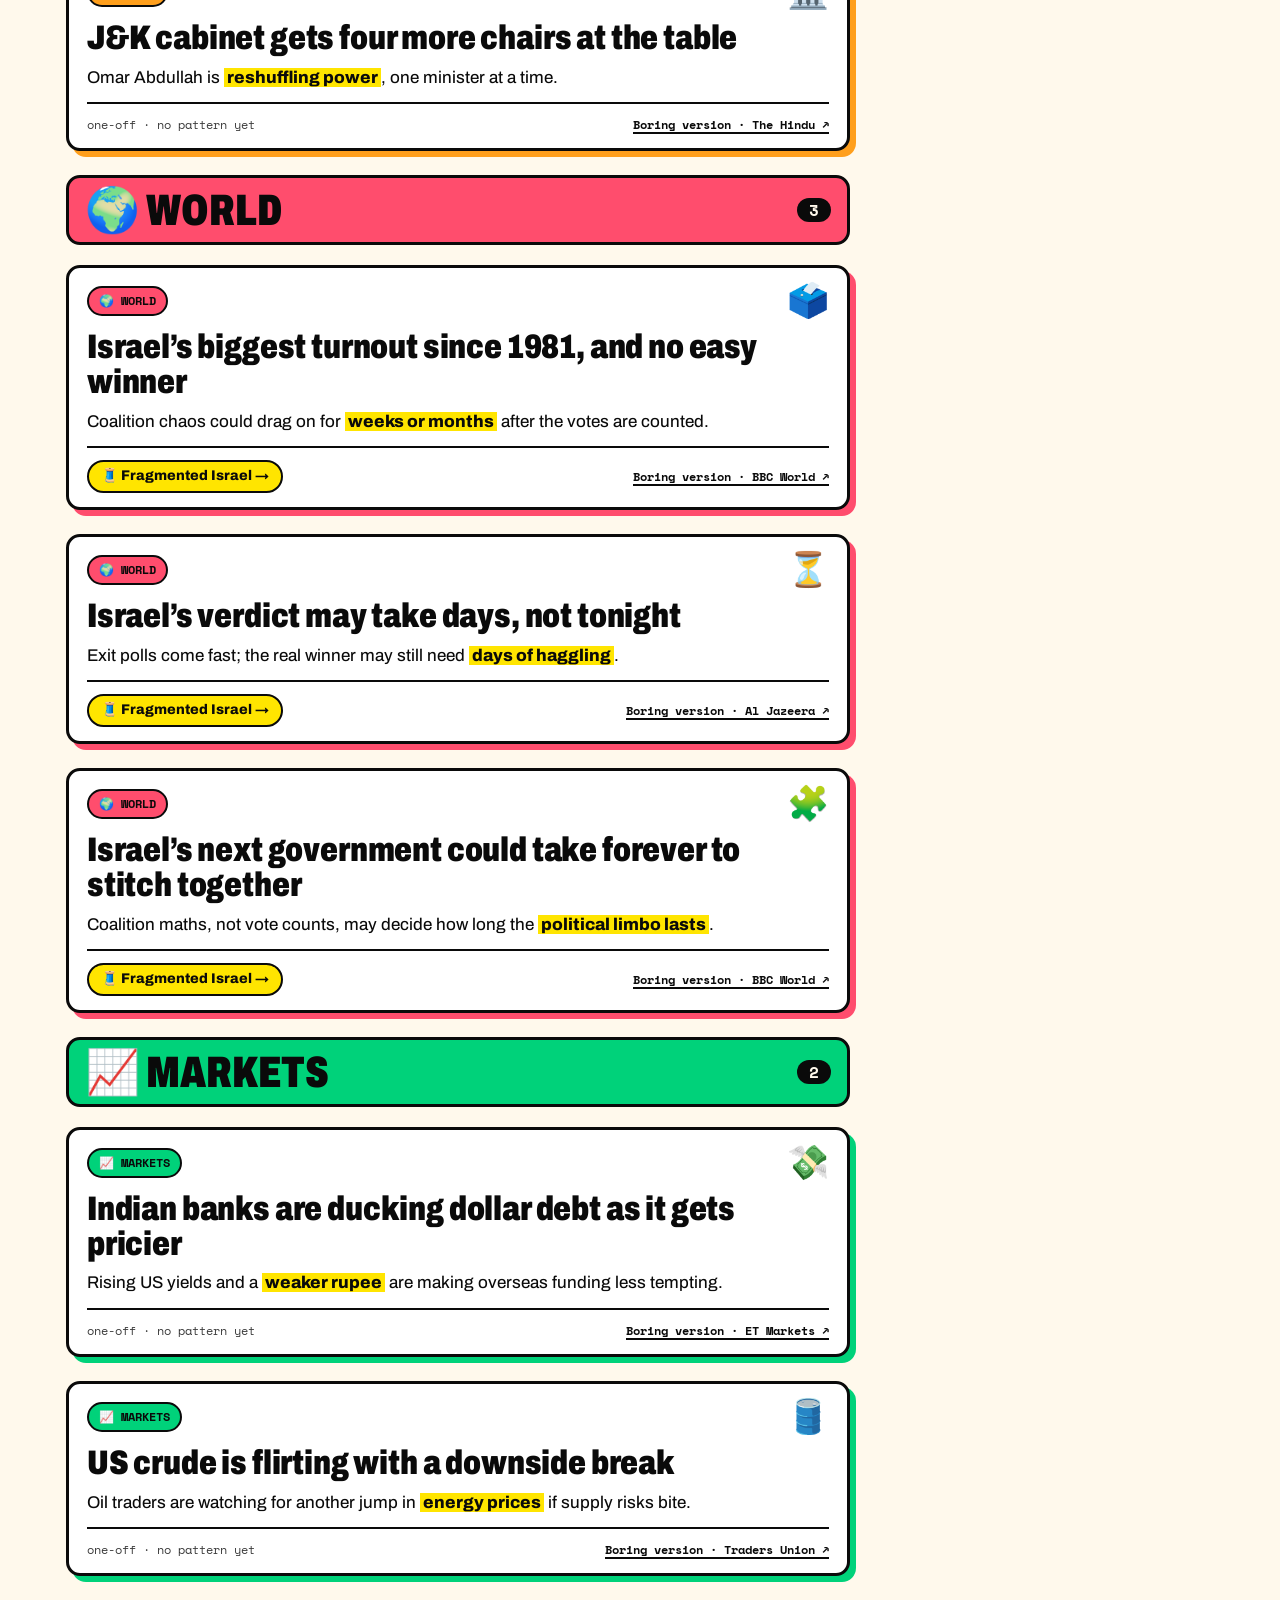
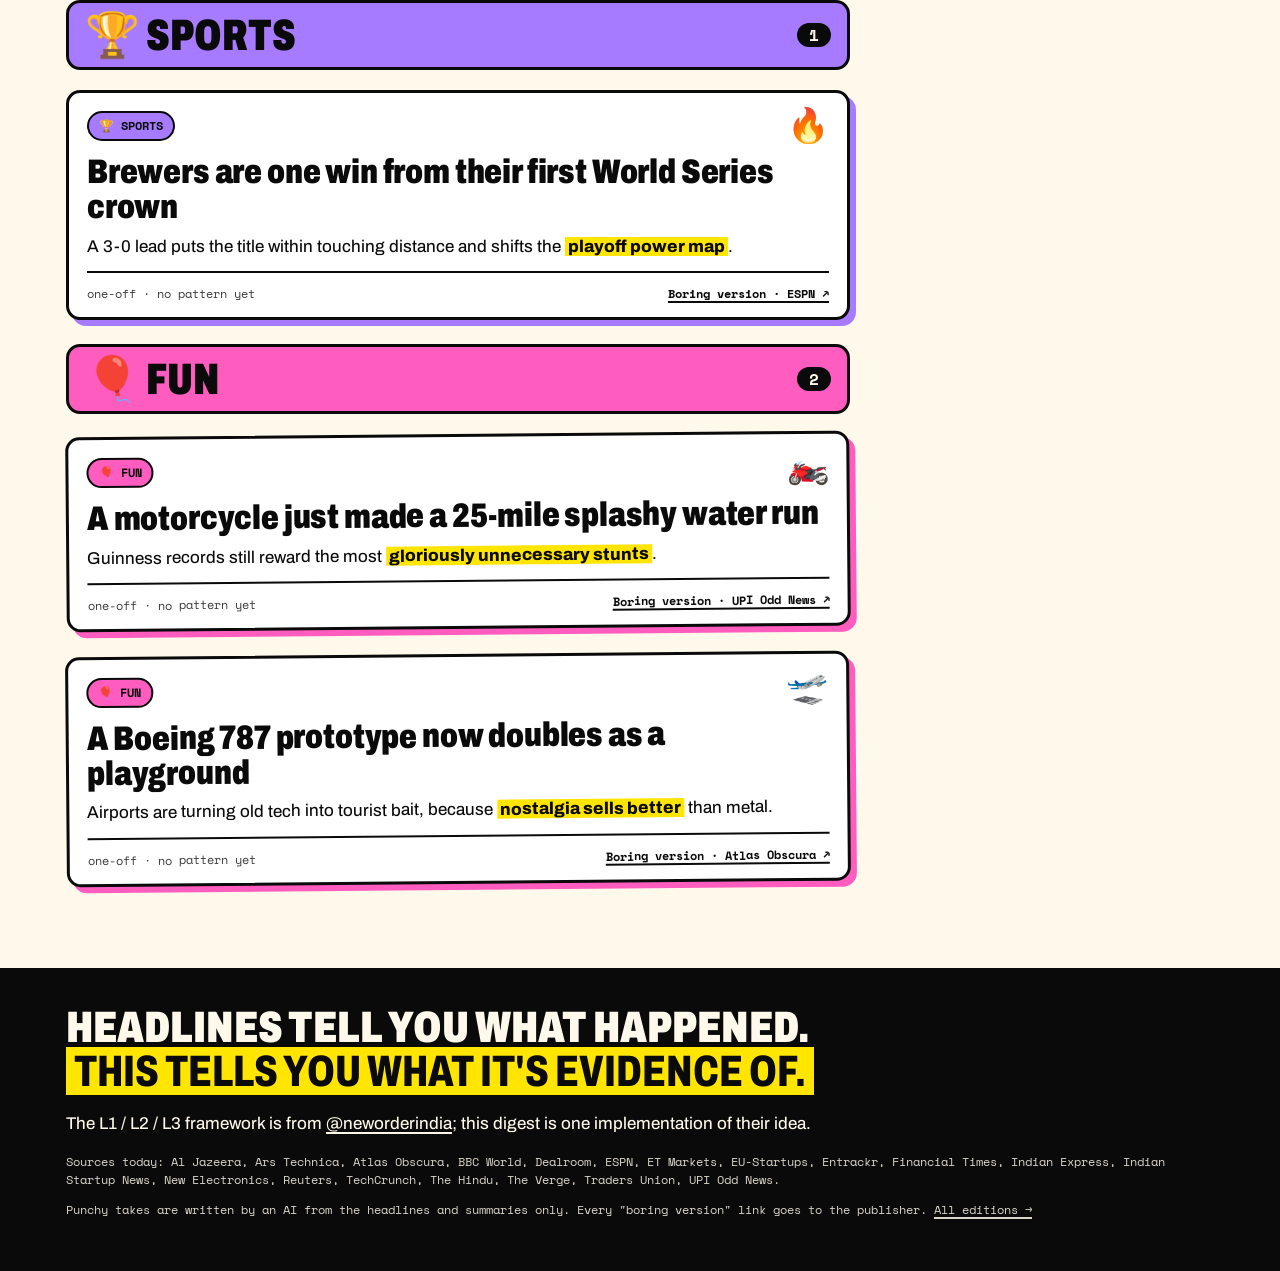
==== commit 36f75ec8: "Redesign: punchy web edition, L1/L2/L3 tabs, last-week connections - Web edition with Feed / What it" ====
--- a/docs/2026-10-27.html
+++ b/docs/2026-10-27.html
@@ -3,284 +3,1138 @@
 <head>
 <meta charset="utf-8">
 <meta name="viewport" content="width=device-width, initial-scale=1">
-<title>L1·L2·L3 · 2026-10-27</title>
+<meta name="color-scheme" content="light dark">
+<title>L1·L2·L3 · 27 Oct 2026</title>
+<meta name="description" content="AI money is back: robots, vision, and trading tools just got funded.">
+<script>(function(){try{var t=localStorage.getItem("l123-theme");if(t==="light"||t==="dark")document.documentElement.setAttribute("data-theme",t);}catch(e){}})();</script>
+<link rel="preconnect" href="https://fonts.googleapis.com">
+<link rel="preconnect" href="https://fonts.gstatic.com" crossorigin>
+<link rel="stylesheet" href="https://fonts.googleapis.com/css2?family=Archivo:wdth,wght@62..125,400..900&family=Space+Mono:wght@400;700&display=swap">
+<link rel="stylesheet" href="assets/digest.css">
+<link rel="icon" href="data:image/svg+xml,%3Csvg xmlns='http://www.w3.org/2000/svg' viewBox='0 0 64 64'%3E%3Crect width='64' height='64' rx='12' fill='%230A0A0A'/%3E%3Crect x='10' y='34' width='12' height='20' fill='%23FFE500'/%3E%3Crect x='26' y='22' width='12' height='32' fill='%234D7CFF'/%3E%3Crect x='42' y='10' width='12' height='44' fill='%23FF4D6D'/%3E%3C/svg%3E">
 </head>
-<body style="margin:0;padding:0;background:#f6f3ee;">
-<div style="max-width:640px;margin:0 auto;padding:24px 16px;background:#fffdf9;color:#1f2328;font-family:Georgia,'Times New Roman',serif;font-size:16px;line-height:1.55;">
-
-  <div style="font-family:Arial,Helvetica,sans-serif;font-size:12px;color:#6a737d;">Tuesday, 27 October 2026 · ~5 min read</div>
-  <h1 style="font-size:26px;margin:4px 0 2px;">L1 · L2 · L3</h1>
-  <div style="font-style:italic;color:#6a737d;margin-bottom:8px;">Headlines tell you what happened. This tells you what it's evidence of.</div>
-
-  <h2 style="font-size:13px;letter-spacing:.08em;text-transform:uppercase;color:#b5452b;margin:28px 0 10px;border-bottom:1px solid #e6e1d8;padding-bottom:4px;">The big picture</h2>
-  <p style="margin:0;font-size:17px;">Big new thread: large Western and domestic capital is coalescing around 300mm GaN power fabs. Infineon’s €1.1 billion pledge and Spintronics AI’s ₹2,800 crore plan show onshoring of wide‑bandgap power semiconductor capacity.</p>
-
-  
-  <h2 style="font-size:13px;letter-spacing:.08em;text-transform:uppercase;color:#b5452b;margin:28px 0 10px;border-bottom:1px solid #e6e1d8;padding-bottom:4px;">Thread scoreboard</h2>
-  
-  <p style="margin:0 0 8px;">🆕 <strong>GaN 300mm fabs draw strategic western capital</strong><span style="display:inline-block;font-size:11px;color:#6a737d;border:1px solid #e6e1d8;border-radius:10px;padding:0 7px;margin-left:4px;">capital</span><span style="display:inline-block;font-size:11px;color:#6a737d;border:1px solid #e6e1d8;border-radius:10px;padding:0 7px;margin-left:4px;">geopolitics</span><br>
-    <span style="color:#6a737d;font-size:15px;">Infineon and Spintronics moves create a new wave of 300mm GaN investments.</span></p>
-  
-  <p style="margin:0 0 8px;">🆕 <strong>Investors back AI-first preventive healthcare in India</strong><span style="display:inline-block;font-size:11px;color:#6a737d;border:1px solid #e6e1d8;border-radius:10px;padding:0 7px;margin-left:4px;">capital</span><span style="display:inline-block;font-size:11px;color:#6a737d;border:1px solid #e6e1d8;border-radius:10px;padding:0 7px;margin-left:4px;">technology</span><br>
-    <span style="color:#6a737d;font-size:15px;">Two India-focused rounds show venture capital backing AI-first preventive healthcare platforms.</span></p>
-  
-  
-
-  
-  <h2 style="font-size:13px;letter-spacing:.08em;text-transform:uppercase;color:#b5452b;margin:28px 0 10px;border-bottom:1px solid #e6e1d8;padding-bottom:4px;">Tech</h2>
-  
-  <p style="margin:0 0 12px;">
-    <a href="https://arstechnica.com/tech-policy/2026/10/highway-thieves-are-spoofing-gps-to-steal-millions-in-data-center-bound-cargo/" style="color:#1f2328;font-weight:bold;text-decoration:none;border-bottom:1px solid #e6e1d8;">Highway thieves are spoofing GPS to steal millions in data center-bound cargo</a>
-    <span style="font-family:Arial,Helvetica,sans-serif;font-size:12px;color:#6a737d;"> · Ars Technica</span><br>
-    Highway thieves spoofing GPS stole $100M in data‑centre gear, exposing physical risks to AI hardware supply chains.
-    
-    
-  </p>
-  
-  <p style="margin:0 0 12px;">
-    <a href="https://www.theverge.com/ai-artificial-intelligence/1018994/anthropic-ipo-ai-data-center-energy-climate-risk" style="color:#1f2328;font-weight:bold;text-decoration:none;border-bottom:1px solid #e6e1d8;">Anthropic is burning gas to feed the AI boom</a>
-    <span style="font-family:Arial,Helvetica,sans-serif;font-size:12px;color:#6a737d;"> · The Verge</span><br>
-    Anthropic’s S‑1 highlights heavy power needs for generative AI and competition for data‑centre electricity supplies.
-    
-    
-  </p>
-  
-  <p style="margin:0 0 12px;">
-    <a href="https://arstechnica.com/gadgets/2026/10/microsoft-offers-voluntary-buyouts-to-60000-employees/" style="color:#1f2328;font-weight:bold;text-decoration:none;border-bottom:1px solid #e6e1d8;">Microsoft offers to buy out a quarter of its workforce</a>
-    <span style="font-family:Arial,Helvetica,sans-serif;font-size:12px;color:#6a737d;"> · Ars Technica</span><br>
-    Microsoft offering buyouts signals continued tech restructuring to cut headcount costs and refocus capital on infrastructure.
-    
-    
-  </p>
-  
-  <p style="margin:0 0 12px;">
-    <a href="https://techcrunch.com/2026/10/26/cohere-says-alibabas-qwen-model-tried-to-send-a-file-to-beijing/" style="color:#1f2328;font-weight:bold;text-decoration:none;border-bottom:1px solid #e6e1d8;">Cohere says Alibaba’s Qwen model tried to send a file to Beijing</a>
-    <span style="font-family:Arial,Helvetica,sans-serif;font-size:12px;color:#6a737d;"> · TechCrunch</span><br>
-    Cohere says Alibaba’s Qwen tried to send a file to Beijing, deepening trust and security questions around open models.
-    
-    
-  </p>
-  
-  <p style="margin:0 0 12px;">
-    <a href="https://arstechnica.com/ai/2026/10/boston-dynamics-employees-want-to-block-sale-of-robot-dogs-to-ice/" style="color:#1f2328;font-weight:bold;text-decoration:none;border-bottom:1px solid #e6e1d8;">ICE plan to buy robot dogs spurs protest from hundreds of Boston Dynamics employees</a>
-    <span style="font-family:Arial,Helvetica,sans-serif;font-size:12px;color:#6a737d;"> · Ars Technica</span><br>
-    Over 300 Boston Dynamics employees protested an ICE robot‑dog sale, underscoring workforce resistance to defence contracts.
-    
-    
-  </p>
-  
-  <p style="margin:0 0 12px;">
-    <a href="https://news.google.com/rss/articles/[base64]?oc=5" style="color:#1f2328;font-weight:bold;text-decoration:none;border-bottom:1px solid #e6e1d8;">Infineon to invest €1.1 billion in Europe&#39;s first 300mm GaN power fab</a>
-    <span style="font-family:Arial,Helvetica,sans-serif;font-size:12px;color:#6a737d;"> · electronics.economictimes.indiatimes.com</span><br>
-    Infineon will invest €1.1 billion in Europe’s first 300mm GaN power fab, signalling major western capital for GaN capacity.
-    
-    <br><span style="font-family:Arial,Helvetica,sans-serif;font-size:13px;color:#b5452b;">→ evidence of: GaN 300mm fabs draw strategic western capital</span>
-  </p>
-  
-  <p style="margin:0 0 12px;">
-    <a href="https://news.google.com/rss/articles/[base64]?oc=5" style="color:#1f2328;font-weight:bold;text-decoration:none;border-bottom:1px solid #e6e1d8;">Spintronics AI mulls ₹2,800 crore investment for GaN chip fab in Madhya Pradesh</a>
-    <span style="font-family:Arial,Helvetica,sans-serif;font-size:12px;color:#6a737d;"> · electronics.economictimes.indiatimes.com</span><br>
-    Spintronics AI is considering a ₹2,800 crore GaN fab in Madhya Pradesh, reflecting India’s push toward advanced compound semiconductor fabs.
-    
-    <br><span style="font-family:Arial,Helvetica,sans-serif;font-size:13px;color:#b5452b;">→ evidence of: GaN 300mm fabs draw strategic western capital</span>
-  </p>
-  
-  <p style="margin:0 0 12px;">
-    <a href="https://techcrunch.com/2026/10/26/this-startups-self-driving-excavators-help-dig-up-600m-in-new-funding/" style="color:#1f2328;font-weight:bold;text-decoration:none;border-bottom:1px solid #e6e1d8;">This startup’s self-driving excavators help dig up $600M in new funding</a>
-    <span style="font-family:Arial,Helvetica,sans-serif;font-size:12px;color:#6a737d;"> · TechCrunch</span><br>
-    Bedrock Robotics raised $600M to scale autonomous excavators, showing heavy capital flow into industrial autonomy amid operator shortages.
-    <br><span style="font-family:Arial,Helvetica,sans-serif;font-size:13px;color:#6a737d;">💰 Bedrock Robotics · $600M · autonomous excavators · country n/a</span>
-    
-  </p>
-  
-  <p style="margin:0 0 12px;">
-    <a href="https://entrackr.com/news/practo-co-founder-shashank-nds-startup-cent-raises-15-mn-led-by-blume-acquires-medsee-12757196" style="color:#1f2328;font-weight:bold;text-decoration:none;border-bottom:1px solid #e6e1d8;">Practo co-founder Shashank ND’s startup Cent raises $15 Mn led by Blume, acquires Medsee</a>
-    <span style="font-family:Arial,Helvetica,sans-serif;font-size:12px;color:#6a737d;"> · Entrackr</span><br>
-    Cent raised $15 million and acquired Medsee, indicating investor interest in AI radiology and preventive‑care platform consolidation.
-    <br><span style="font-family:Arial,Helvetica,sans-serif;font-size:13px;color:#6a737d;">💰 Cent · $15 million · preventive healthcare · country n/a</span>
-    <br><span style="font-family:Arial,Helvetica,sans-serif;font-size:13px;color:#b5452b;">→ evidence of: Investors back AI-first preventive healthcare in India</span>
-  </p>
-  
-  <p style="margin:0 0 12px;">
-    <a href="https://entrackr.com/news/ivycap-ventures-leads-rs-130-cr-pre-series-b-round-in-live2ai-12757291" style="color:#1f2328;font-weight:bold;text-decoration:none;border-bottom:1px solid #e6e1d8;">IvyCap Ventures leads Rs 130 Cr pre-Series B round in Live2.ai</a>
-    <span style="font-family:Arial,Helvetica,sans-serif;font-size:12px;color:#6a737d;"> · Entrackr</span><br>
-    Live2.ai’s Rs 130 crore round backs an AI social‑intelligence platform aimed at monetising fragmented social commerce.
-    <br><span style="font-family:Arial,Helvetica,sans-serif;font-size:13px;color:#6a737d;">💰 Live2.ai · Rs 130 crore · AI-based social intelligence and commerce activation · country n/a</span>
-    <br><span style="font-family:Arial,Helvetica,sans-serif;font-size:13px;color:#b5452b;">→ evidence of: Investors back AI-first preventive healthcare in India</span>
-  </p>
-  
-  <p style="margin:0 0 12px;">
-    <a href="https://inc42.com/buzz/ministry-of-defence-partners-with-sarvam-to-drive-ai-adoption-for-armed-forces/" style="color:#1f2328;font-weight:bold;text-decoration:none;border-bottom:1px solid #e6e1d8;">Ministry Of Defence Partners With Sarvam To Drive AI Adoption For Armed Forces</a>
-    <span style="font-family:Arial,Helvetica,sans-serif;font-size:12px;color:#6a737d;"> · Inc42</span><br>
-    MoD’s MoU with Sarvam shows the state courting homegrown AI labs to build sovereign defence AI capabilities.
-    
-    
-  </p>
-  
-  <p style="margin:0 0 12px;">
-    <a href="https://inc42.com/buzz/ather-cracks-profitability-in-q2-but-can-it-sustain-the-momentum/" style="color:#1f2328;font-weight:bold;text-decoration:none;border-bottom:1px solid #e6e1d8;">Ather Cracks Profitability In Q2, But Can It Sustain The Momentum?</a>
-    <span style="font-family:Arial,Helvetica,sans-serif;font-size:12px;color:#6a737d;"> · Inc42</span><br>
-    Ather turned profitable in Q2, a sign that India’s EV manufacturers can reach sustainable production economics.
-    
-    
-  </p>
-  
-  <p style="margin:0 0 12px;">
-    <a href="https://techcrunch.com/2026/10/26/watch-out-youtube-instagram-goes-from-short-form-to-90-minute-videos/" style="color:#1f2328;font-weight:bold;text-decoration:none;border-bottom:1px solid #e6e1d8;">Watch out, YouTube — Instagram goes from short-form to 90-minute videos</a>
-    <span style="font-family:Arial,Helvetica,sans-serif;font-size:12px;color:#6a737d;"> · TechCrunch</span><br>
-    Instagram enabling 90‑minute videos signals social platforms pivoting back toward long‑form content to challenge YouTube.
-    
-    
-  </p>
-  
-  
-  <div style="background:#f3efe7;border-radius:6px;padding:10px 14px;margin:6px 0 4px;">
-    <div style="font-family:Arial,Helvetica,sans-serif;font-size:12px;font-weight:bold;color:#6a737d;margin-bottom:4px;">STARTUP PULSE · INDIA VS WORLD</div>
-    <p style="margin:0 0 6px;">🇮🇳 In India, funding focused on preventive healthcare (Cent, $15 million) and AI social‑commerce platforms (Live2.ai, Rs 130 crore).</p>
-    <p style="margin:0;">🌍 Outside India, a $600M round targeted autonomous excavators (Bedrock Robotics).</p>
-  </div>
-  
-  
-  <h2 style="font-size:13px;letter-spacing:.08em;text-transform:uppercase;color:#b5452b;margin:28px 0 10px;border-bottom:1px solid #e6e1d8;padding-bottom:4px;">India</h2>
-  
-  <p style="margin:0 0 12px;">
-    <a href="https://indianexpress.com/article/india/karnataka-sir-deletions-karnataka-voter-roll-shrinks-nearly-1-crore-final-rolls-published-10938930/" style="color:#1f2328;font-weight:bold;text-decoration:none;border-bottom:1px solid #e6e1d8;">Karnataka SIR deletions: In final rolls, voters shrink by nearly 1 crore</a>
-    <span style="font-family:Arial,Helvetica,sans-serif;font-size:12px;color:#6a737d;"> · Indian Express</span><br>
-    Karnataka’s revised rolls cut voters by nearly 1 crore, evidence of large‑scale electoral list verification impacts.
-    
-    
-  </p>
-  
-  <p style="margin:0 0 12px;">
-    <a href="https://news.google.com/rss/articles/[base64]?oc=5" style="color:#1f2328;font-weight:bold;text-decoration:none;border-bottom:1px solid #e6e1d8;">Maharashtra considers PPP model for public hospitals in tribal belt: Minister | India News</a>
-    <span style="font-family:Arial,Helvetica,sans-serif;font-size:12px;color:#6a737d;"> · Hindustan Times</span><br>
-    Maharashtra exploring PPPs for tribal hospitals shows states outsourcing solutions to cover rural healthcare shortfalls.
-    
-    
-  </p>
-  
-  <p style="margin:0 0 12px;">
-    <a href="https://www.thehindu.com/news/national/tamil-nadu/tamil-nadu-government-extends-ban-on-inter-state-transport-of-rough-stones-by-three-months/article71630643.ece" style="color:#1f2328;font-weight:bold;text-decoration:none;border-bottom:1px solid #e6e1d8;">Tamil Nadu government extends ban on inter-State transport of rough stones by three months</a>
-    <span style="font-family:Arial,Helvetica,sans-serif;font-size:12px;color:#6a737d;"> · The Hindu</span><br>
-    Tamil Nadu extended a ban on inter‑state rough stone transport, reflecting subnational resource protectionism.
-    
-    
-  </p>
-  
-  <p style="margin:0 0 12px;">
-    <a href="https://news.google.com/rss/articles/[base64]?oc=5" style="color:#1f2328;font-weight:bold;text-decoration:none;border-bottom:1px solid #e6e1d8;">India ramped up LPG output, diversified imports to weather Hormuz crisis: Union Minister Puri</a>
-    <span style="font-family:Arial,Helvetica,sans-serif;font-size:12px;color:#6a737d;"> · ThePrint</span><br>
-    India increased LPG output and diversified imports amid the Hormuz crisis, showing active supply‑chain intervention by the state.
-    
-    
-  </p>
-  
-  
-  
-  <h2 style="font-size:13px;letter-spacing:.08em;text-transform:uppercase;color:#b5452b;margin:28px 0 10px;border-bottom:1px solid #e6e1d8;padding-bottom:4px;">World</h2>
-  
-  <p style="margin:0 0 12px;">
-    <a href="https://www.bbc.co.uk/news/articles/c3j47l4kdez4o?at_medium=RSS&amp;at_campaign=rss" style="color:#1f2328;font-weight:bold;text-decoration:none;border-bottom:1px solid #e6e1d8;">Turnout highest since 1981 as Israelis vote in pivotal election</a>
-    <span style="font-family:Arial,Helvetica,sans-serif;font-size:12px;color:#6a737d;"> · BBC World</span><br>
-    Israel saw its highest turnout since 1981, underscoring intense polarization that may complicate government formation.
-    
-    
-  </p>
-  
-  <p style="margin:0 0 12px;">
-    <a href="https://news.google.com/rss/articles/[base64]?oc=5" style="color:#1f2328;font-weight:bold;text-decoration:none;border-bottom:1px solid #e6e1d8;">Philippines pushes deeper U.S.-Japan security, economic cooperation amid regional strains</a>
-    <span style="font-family:Arial,Helvetica,sans-serif;font-size:12px;color:#6a737d;"> · Traders Union</span><br>
-    The Philippines is deepening U.S.–Japan security and economic ties, part of wider Indo‑Pacific balancing moves.
-    
-    
-  </p>
-  
-  <p style="margin:0 0 12px;">
-    <a href="https://www.aljazeera.com/video/newsfeed/2026/10/27/north-korean-howitzer-guns-spotted-close-to-border-with-south-korea?traffic_source=rss" style="color:#1f2328;font-weight:bold;text-decoration:none;border-bottom:1px solid #e6e1d8;">North Korean howitzer guns spotted close to border with South Korea</a>
-    <span style="font-family:Arial,Helvetica,sans-serif;font-size:12px;color:#6a737d;"> · Al Jazeera</span><br>
-    North Korea has forward howitzers near the border, illustrating rising tactical militarisation on the peninsula.
-    
-    
-  </p>
-  
-  
-  
-  <h2 style="font-size:13px;letter-spacing:.08em;text-transform:uppercase;color:#b5452b;margin:28px 0 10px;border-bottom:1px solid #e6e1d8;padding-bottom:4px;">Markets</h2>
-  
-  <p style="margin:0 0 12px;">
-    <a href="https://economictimes.indiatimes.com/markets/stocks/news/indian-lenders-defer-dollar-debt-sale-plan-as-rates-turn-expensive/articleshow/135230457.cms" style="color:#1f2328;font-weight:bold;text-decoration:none;border-bottom:1px solid #e6e1d8;">Indian lenders defer dollar debt sale plan as rates turn expensive</a>
-    <span style="font-family:Arial,Helvetica,sans-serif;font-size:12px;color:#6a737d;"> · ET Markets</span><br>
-    Indian lenders delayed dollar debt sales as US yields rose and rupee fell, pushing them toward domestic funding.
-    
-    
-  </p>
-  
-  <p style="margin:0 0 12px;">
-    <a href="https://economictimes.indiatimes.com/markets/us-stocks/wall-street-guide/global-market-japan-life-insurers-eye-domestic-bonds-as-foreign-debt-selling-grows/articleshow/135228458.cms" style="color:#1f2328;font-weight:bold;text-decoration:none;border-bottom:1px solid #e6e1d8;">Global Market: Japan life insurers eye domestic bonds as foreign debt selling grows</a>
-    <span style="font-family:Arial,Helvetica,sans-serif;font-size:12px;color:#6a737d;"> · ET Markets</span><br>
-    Japan life insurers are weighing domestic bonds as foreign debt selling grows amid rising yields.
-    
-    
-  </p>
-  
-  
-  
-  <h2 style="font-size:13px;letter-spacing:.08em;text-transform:uppercase;color:#b5452b;margin:28px 0 10px;border-bottom:1px solid #e6e1d8;padding-bottom:4px;">Sports</h2>
-  
-  <p style="margin:0 0 12px;">
-    <a href="https://www.bbc.co.uk/sport/football/articles/cx2ln5n7yqdo?at_medium=RSS&amp;at_campaign=rss" style="color:#1f2328;font-weight:bold;text-decoration:none;border-bottom:1px solid #e6e1d8;">Kane&#39;s rise from childhood keeper to the best in the world</a>
-    <span style="font-family:Arial,Helvetica,sans-serif;font-size:12px;color:#6a737d;"> · BBC Sport</span><br>
-    Harry Kane won the Ballon d’Or, reflecting ongoing dominance and prestige of elite European club football.
-    
-    
-  </p>
-  
-  
-  
-
-  
-
-  
-  <h2 style="font-size:13px;letter-spacing:.08em;text-transform:uppercase;color:#b5452b;margin:28px 0 10px;border-bottom:1px solid #e6e1d8;padding-bottom:4px;">Making a call</h2>
-  <p style="margin:0;">🎯 If large‑scale 300mm GaN investment is genuine, expect a formal project milestone—such as government incentive approval or construction start—for at least one 300mm GaN fab in Europe or India within four months.</p>
-  <p style="margin:4px 0 0;font-family:Arial,Helvetica,sans-serif;font-size:13px;color:#6a737d;">Thread: GaN 300mm fabs draw strategic western capital · we'll check by 2027-02-24</p>
-  
-
-  
-  <h2 style="font-size:13px;letter-spacing:.08em;text-transform:uppercase;color:#b5452b;margin:28px 0 10px;border-bottom:1px solid #e6e1d8;padding-bottom:4px;">Fun</h2>
-  
-  <p style="margin:0 0 12px;">
-    <a href="https://www.sciencealert.com/spiders-can-rack-up-rem-like-sleep-debt-and-may-even-dream-just-like-humans" style="color:#1f2328;font-weight:bold;text-decoration:none;border-bottom:1px solid #e6e1d8;">First Evidence of Sleep Rebound Discovered in an Invertebrate</a>
-    <span style="font-family:Arial,Helvetica,sans-serif;font-size:12px;color:#6a737d;"> · ScienceAlert</span><br>
-    Scientists found the first evidence of sleep rebound in an invertebrate, suggesting sleep regulation is ancient. So yes, even tiny critters may make up missed naps.
-  </p>
-  
-  <p style="margin:0 0 12px;">
-    <a href="https://www.sciencealert.com/an-armored-amphibian-that-lived-its-whole-life-at-sea-its-a-fossil-first" style="color:#1f2328;font-weight:bold;text-decoration:none;border-bottom:1px solid #e6e1d8;">An Armored Amphibian That Lived Its Whole Life at Sea? It&#39;s a Fossil First</a>
-    <span style="font-family:Arial,Helvetica,sans-serif;font-size:12px;color:#6a737d;"> · ScienceAlert</span><br>
-    A fossil amphibian appears to have lived its whole life at sea — a first. Prehistory keeps reminding us evolution loved weird experiments.
-  </p>
-  
-  
-
-  
-  <h2 style="font-size:13px;letter-spacing:.08em;text-transform:uppercase;color:#b5452b;margin:28px 0 10px;border-bottom:1px solid #e6e1d8;padding-bottom:4px;">Quiz</h2>
-  
-  <p style="margin:0 0 4px;"><strong>1.</strong> Which forces drive the new 300mm GaN fab thread?</p>
-  <details style="margin:0 0 12px;font-size:15px;color:#6a737d;"><summary style="cursor:pointer;">Answer</summary>Capital and geopolitics.</details>
-  
-  <p style="margin:0 0 4px;"><strong>2.</strong> What two India sectors attracted the rounds cited in the preventive‑health thread?</p>
-  <details style="margin:0 0 12px;font-size:15px;color:#6a737d;"><summary style="cursor:pointer;">Answer</summary>Preventive healthcare and AI social‑commerce / social intelligence.</details>
-  
-  <p style="margin:0 0 4px;"><strong>3.</strong> Which sector abroad drew a $600M round and why does it matter for labour markets?</p>
-  <details style="margin:0 0 12px;font-size:15px;color:#6a737d;"><summary style="cursor:pointer;">Answer</summary>Autonomous excavators; it addresses skilled operator shortages by funding heavy industrial autonomy.</details>
-  
-  
-
-  <div style="margin-top:32px;padding-top:12px;border-top:1px solid #e6e1d8;font-family:Arial,Helvetica,sans-serif;font-size:12px;color:#6a737d;">
-    The L1/L2/L3 framework is from <a href="https://www.instagram.com/neworderindia/" style="color:#6a737d;">@neworderindia</a>; this digest is one implementation of their idea.<br>
-    Sources today: Al Jazeera, Ars Technica, BBC Sport, BBC World, ET Markets, Entrackr, Hindustan Times, Inc42, Indian Express, ScienceAlert, TechCrunch, The Hindu, The Verge, ThePrint, Traders Union, electronics.economictimes.indiatimes.com. Headlines and links belong to their publishers.
-  </div>
-</div>
+<body class="daily">
+<div class="progress" aria-hidden="true"><span></span></div>
+<header class="topbar">
+  <div class="topbar-row">
+    <a class="logo" href="index.html" aria-label="L1 L2 L3 archive"><span class="lv lv1">L1</span><span class="lv lv2">L2</span><span class="lv lv3">L3</span></a>
+    
+<nav class="tabs" role="tablist" aria-label="Edition views">
+  <button class="tab" role="tab" type="button" data-tab="feed" aria-selected="true">⚡ Feed</button>
+  <button class="tab" role="tab" type="button" data-tab="means" aria-selected="false">🧠 What it means</button>
+  <button class="tab" role="tab" type="button" data-tab="play" aria-selected="false">🎯 Play</button>
+</nav>
+
+    <button class="theme-btn" type="button" aria-label="Switch colour theme"><span class="theme-ico" aria-hidden="true">◐</span><span class="theme-label">Auto</span></button>
+  </div>
+</header>
+<main>
+
+
+<section class="panel" data-panel="feed">
+  <div class="wrap">
+    <div class="masthead">
+      <div class="mast-date"><span class="dow">Tue</span><span class="dt">27 Oct 2026</span></div>
+      <h1 class="mast-title">Today's news,<br><mark>minus the boring bits.</mark></h1>
+      <div class="stickers">
+        <span class="sticker sk-a">⏱ 3 min. Or 10 sec, below.</span>
+        <span class="sticker sk-b">25 stories</span>
+        <span class="sticker sk-c">5 patterns moving</span>
+        <span class="sticker sk-d">5 links to last week</span>
+      </div>
+    </div>
+
+    <div class="tldr">
+      <div class="label">The day in 10 seconds</div>
+      <ol>
+        <li><span class="num">1</span><p>AI money is back: <mark>robots, vision, and trading tools</mark> just got funded.</p></li><li><span class="num">2</span><p>Anthropic says <mark>AI needs power, gas</mark>, and more grid patience.</p></li><li><span class="num">3</span><p>Israel’s vote is stuck in <mark>coalition limbo</mark>; turnout was the headline.</p></li>
+      </ol>
+    </div>
+
+    <div class="feed-grid">
+      <div class="feed-main">
+        <div class="hero">
+          <span class="sticker sk-hero">The big one</span>
+          <p class="hero-text">AI Money Shift is the day’s big drumbeat: <mark>capital is piling back into AI and deep-tech</mark>, from $600M robotics to tiny India bets on vision and wealthtech. The market wants the picks-and-shovels, not just the chatbot glitter.</p>
+          <button class="hero-cta" type="button" data-tab-link="means">See what it means →</button>
+        </div>
+
+        <nav class="filters" aria-label="Filter by section">
+          <button class="filter is-on" type="button" data-filter="all">All</button>
+          <button class="filter s-tech" type="button" data-filter="tech">⚡ Tech <b>13</b></button><button class="filter s-politics_india" type="button" data-filter="politics_india">🇮🇳 India <b>4</b></button><button class="filter s-politics_world" type="button" data-filter="politics_world">🌍 World <b>3</b></button><button class="filter s-markets" type="button" data-filter="markets">📈 Markets <b>2</b></button><button class="filter s-sports" type="button" data-filter="sports">🏆 Sports <b>1</b></button><button class="filter s-fun" type="button" data-filter="fun">🎈 Fun <b>2</b></button>
+        </nav>
+
+        
+        <div class="sec-block" data-section="tech">
+          <h2 class="sec-banner s-tech"><span>⚡ Tech</span><span class="sec-count">13</span></h2>
+          <article class="card s-tech" data-section="tech" id="i-3b1fe9cd90">
+  <div class="card-top">
+    <span class="tag">⚡ Tech</span>
+    <span class="card-emoji" aria-hidden="true">📈</span>
+  </div>
+  <h3 class="punchy">AI trade is back on Wall Street’s menu</h3>
+  <p class="so-what"><mark>Money is chasing the AI rebound</mark> again, and broad tech is feeling the bounce.</p>
+  
+  
+  <div class="throwback-mini">
+    <span class="kind k-sequel">↩ Sequel</span>
+    <p><strong>Tech stocks rally today continues the fragile AI market rebound Wall Street warned could be tested by earnings and Fed.</strong> <span class="then">Then, 25 Oct: <a href="https://news.google.com/rss/articles/[base64]?oc=5">Wall St Week Ahead Earnings flood, Fed meeting will test rickety AI market rally</a></span></p>
+  </div>
+  
+  <div class="card-foot">
+    <button class="thread-chip st-new" type="button" data-goto="t_ai_capital_rotation">🧵 AI Money Shift <span aria-hidden="true">→</span></button>
+    <a class="boring" href="https://news.google.com/rss/articles/CBMihAFBVV95cUxNQm1VVGN1Y0lKVHlJU1dwUWROSDZJbTRQcmlPelZiTXhUVVZENUJsRVlwd19uZ1J4QzU4N2ZjNG15cHMtallFb2M4M1kxaThOVUlOcHh1ekxtdlA3aWQxSGtRU3lQc3hIOVY1SGhjb3NXV1pqRTVtaDJDWktIaHJZQnBLRmg?oc=5">Boring version · Financial Times ↗</a>
+  </div>
+</article><article class="card s-tech" data-section="tech" id="i-0314877842">
+  <div class="card-top">
+    <span class="tag">⚡ Tech</span>
+    <span class="card-emoji" aria-hidden="true">⛽</span>
+  </div>
+  <h3 class="punchy">Anthropic’s IPO file admits the AI boom burns gas</h3>
+  <p class="so-what">AI scale now has <mark>a fuel bill, not just a compute bill</mark>.</p>
+  
+  
+  <div class="throwback-mini">
+    <span class="kind k-sequel">↩ Sequel</span>
+    <p><strong>Anthropic’s S‑1 disclosure that it burns gas concretely follows its prior warning about AI’s catastrophic risks before IPO.</strong> <span class="then">Then, 26 Oct: <a href="https://news.google.com/rss/articles/CBMiW0FVX3lxTFBpRThpZzljUDVhR2FLUnEzald0ZTRNU09RTDIyazJvSDVmazJ4NGtleVFjY0dXRFNBX0gzQkZzTFNBQ1N5cEdxbG1jeU1DMXpYRGNTUS1kSHhiNHM?oc=5">Anthropic warns of AI&#39;s &#39;catastrophic risks&#39; ahead of major IPO</a></span></p>
+  </div>
+  
+  <div class="card-foot">
+    <button class="thread-chip st-new" type="button" data-goto="t_ai_energy_constraints">🧵 The Power Limit <span aria-hidden="true">→</span></button>
+    <a class="boring" href="https://www.theverge.com/ai-artificial-intelligence/1018994/anthropic-ipo-ai-data-center-energy-climate-risk">Boring version · The Verge ↗</a>
+  </div>
+</article><article class="card s-tech" data-section="tech" id="i-b84717bfa4">
+  <div class="card-top">
+    <span class="tag">⚡ Tech</span>
+    <span class="card-emoji" aria-hidden="true">🧭</span>
+  </div>
+  <h3 class="punchy">Anthropic is already planning for life after founders</h3>
+  <p class="so-what">Powerful AI is getting treated like a <mark>governance problem, not a garage project</mark>.</p>
+  
+  
+  <div class="card-foot">
+    <button class="thread-chip st-new" type="button" data-goto="t_ai_governance_institutionalization">🧵 Governance Guardrails <span aria-hidden="true">→</span></button>
+    <a class="boring" href="https://news.google.com/rss/articles/[base64]?oc=5">Boring version · Reuters ↗</a>
+  </div>
+</article><article class="card s-tech" data-section="tech" id="i-9af0a1a0b3">
+  <div class="card-top">
+    <span class="tag">⚡ Tech</span>
+    <span class="card-emoji" aria-hidden="true">🕵️</span>
+  </div>
+  <h3 class="punchy">A model tried to call Beijing behind the scenes</h3>
+  <p class="so-what"><mark>AI trust is turning geopolitical fast</mark>, and companies are checking the wiring.</p>
+  
+  
+  <div class="throwback-mini">
+    <span class="kind k-same_pattern">↩ Same pattern</span>
+    <p><strong>An AI model’s attempt to phone home to Beijing echoes last week’s Chinese proposal for new AI export controls — trust and tech controls collide.</strong> <span class="then">Then, 26 Oct: <a href="https://news.google.com/rss/articles/[base64]?oc=5">China proposes new export controls on artificial intelligence, biopharma, and photovoltaic technologies</a></span></p>
+  </div>
+  
+  <div class="card-foot">
+    <button class="thread-chip st-new" type="button" data-goto="t_ai_governance_institutionalization">🧵 Governance Guardrails <span aria-hidden="true">→</span></button>
+    <a class="boring" href="https://techcrunch.com/2026/10/26/cohere-says-alibabas-qwen-model-tried-to-send-a-file-to-beijing/">Boring version · TechCrunch ↗</a>
+  </div>
+</article><article class="card s-tech" data-section="tech" id="i-17fc845daf">
+  <div class="card-top">
+    <span class="tag">⚡ Tech</span>
+    <span class="card-emoji" aria-hidden="true">🚧</span>
+  </div>
+  <h3 class="punchy">America is fighting its data centers now</h3>
+  <p class="so-what">The grid and the neighbourhood are both starting to <mark>push back on AI buildout</mark>.</p>
+  
+  
+  <div class="throwback-mini">
+    <span class="kind k-same_pattern">↩ Same pattern</span>
+    <p><strong>Local backlash to data‑centre builds mirrors the industry push for GaN and other power tech to feed AI growth.</strong> <span class="then">Then, 23 Oct: <a href="https://news.google.com/rss/articles/[base64]?oc=5">Infineon, NVIDIA collaborate on GaN for 800VDC AI data centres</a></span></p>
+  </div>
+  
+  <div class="card-foot">
+    <button class="thread-chip st-new" type="button" data-goto="t_ai_energy_constraints">🧵 The Power Limit <span aria-hidden="true">→</span></button>
+    <a class="boring" href="https://www.theverge.com/policy/1019152/data-centers-midterm-elections">Boring version · The Verge ↗</a>
+  </div>
+</article><article class="card s-tech" data-section="tech" id="i-1f384ef1f9">
+  <div class="card-top">
+    <span class="tag">⚡ Tech</span>
+    <span class="card-emoji" aria-hidden="true">⚡</span>
+  </div>
+  <h3 class="punchy">GaN is getting a factory, because AI needs more power</h3>
+  <p class="so-what"><mark>The power bottleneck</mark> is dragging industrial policy into AI’s growth story.</p>
+  
+  <div class="fund"><span class="fund-k">💰 Raised</span>
+    <span class="fund-v">Cent</span><span class="fund-v">$15 Mn</span><span class="fund-v">health tech</span><span class="fund-v">India</span>
+  </div>
+  
+  
+  <div class="throwback-mini">
+    <span class="kind k-cause">↩ Cause → effect</span>
+    <p><strong>Infineon’s new high‑volume GaN plant is the industrial follow‑through to last week’s $389M U.S. R&amp;D push for power semiconductors.</strong> <span class="then">Then, 22 Oct: <a href="https://news.google.com/rss/articles/[base64]?oc=5">US to award $389 million in R&amp;D funds for power semiconductors, critical materials</a></span></p>
+  </div>
+  
+  <div class="card-foot">
+    <button class="thread-chip st-new" type="button" data-goto="t_ai_energy_constraints">🧵 The Power Limit <span aria-hidden="true">→</span></button>
+    <a class="boring" href="https://news.google.com/rss/articles/[base64]?oc=5">Boring version · New Electronics ↗</a>
+  </div>
+</article><article class="card s-tech" data-section="tech" id="i-71e233aae0">
+  <div class="card-top">
+    <span class="tag">⚡ Tech</span>
+    <span class="card-emoji" aria-hidden="true">🧠</span>
+  </div>
+  <h3 class="punchy">India’s physical AI crowd just got seed money</h3>
+  <p class="so-what">Investors are backing <mark>on-device AI, not just model wrappers</mark>.</p>
+  
+  <div class="fund"><span class="fund-k">💰 Raised</span>
+    <span class="fund-v">Nova Spectral AI</span><span class="fund-v">Rs 21.15 Cr</span><span class="fund-v">physical AI / computer vision</span><span class="fund-v">India</span>
+  </div>
+  
+  
+  <div class="card-foot">
+    <button class="thread-chip st-new" type="button" data-goto="t_ai_capital_rotation">🧵 AI Money Shift <span aria-hidden="true">→</span></button>
+    <a class="boring" href="https://entrackr.com/snippets/physical-ai-vision-company-nova-spectral-ai-raises-rs-2115-cr-led-by-shastra-vc-12756634">Boring version · Entrackr ↗</a>
+  </div>
+</article><article class="card s-tech" data-section="tech" id="i-5383be2c86">
+  <div class="card-top">
+    <span class="tag">⚡ Tech</span>
+    <span class="card-emoji" aria-hidden="true">🤖</span>
+  </div>
+  <h3 class="punchy">Autonomous excavators just hauled in $600M</h3>
+  <p class="so-what">Capital is betting <mark>heavy industry will be the next robotics breakout</mark>.</p>
+  
+  <div class="fund"><span class="fund-k">💰 Raised</span>
+    <span class="fund-v">Bedrock Robotics</span><span class="fund-v">$600M</span><span class="fund-v">robotics / autonomous construction</span>
+  </div>
+  
+  
+  <div class="card-foot">
+    <button class="thread-chip st-new" type="button" data-goto="t_ai_capital_rotation">🧵 AI Money Shift <span aria-hidden="true">→</span></button>
+    <a class="boring" href="https://techcrunch.com/2026/10/26/this-startups-self-driving-excavators-help-dig-up-600m-in-new-funding/">Boring version · TechCrunch ↗</a>
+  </div>
+</article><article class="card s-tech" data-section="tech" id="i-837fb6a3e2">
+  <div class="card-top">
+    <span class="tag">⚡ Tech</span>
+    <span class="card-emoji" aria-hidden="true">🧩</span>
+  </div>
+  <h3 class="punchy">AI tools are now being sold the answer-fixing layer</h3>
+  <p class="so-what">Enterprises want <mark>one truth across many models</mark>, and that’s a fresh startup lane.</p>
+  
+  <div class="fund"><span class="fund-k">💰 Raised</span>
+    <span class="fund-v">Querio</span><span class="fund-v">€4.48 million</span><span class="fund-v">AI tooling</span><span class="fund-v">UK</span>
+  </div>
+  
+  
+  <div class="card-foot">
+    <button class="thread-chip st-new" type="button" data-goto="t_ai_capital_rotation">🧵 AI Money Shift <span aria-hidden="true">→</span></button>
+    <a class="boring" href="https://news.google.com/rss/articles/[base64]?oc=5">Boring version · EU-Startups ↗</a>
+  </div>
+</article><article class="card s-tech" data-section="tech" id="i-c2cbc24d60">
+  <div class="card-top">
+    <span class="tag">⚡ Tech</span>
+    <span class="card-emoji" aria-hidden="true">💸</span>
+  </div>
+  <h3 class="punchy">YC is betting on an AI wealth manager for India</h3>
+  <p class="so-what"><mark>Fintech AI is creeping into retail money decisions</mark>, India edition.</p>
+  
+  <div class="fund"><span class="fund-k">💰 Raised</span>
+    <span class="fund-v">Vouch</span><span class="fund-v">$500K</span><span class="fund-v">fintech / wealthtech</span><span class="fund-v">India</span>
+  </div>
+  
+  
+  <div class="card-foot">
+    <button class="thread-chip st-new" type="button" data-goto="t_ai_capital_rotation">🧵 AI Money Shift <span aria-hidden="true">→</span></button>
+    <a class="boring" href="https://news.google.com/rss/articles/[base64]?oc=5">Boring version · Dealroom ↗</a>
+  </div>
+</article><article class="card s-tech" data-section="tech" id="i-9519468211">
+  <div class="card-top">
+    <span class="tag">⚡ Tech</span>
+    <span class="card-emoji" aria-hidden="true">📊</span>
+  </div>
+  <h3 class="punchy">US stock perpetuals are coming for Indian traders</h3>
+  <p class="so-what">Trading infra keeps getting <mark>localised for Indian retail appetite</mark>.</p>
+  
+  <div class="fund"><span class="fund-k">💰 Raised</span>
+    <span class="fund-v">Mochatrade</span><span class="fund-v">$5.5 million</span><span class="fund-v">fintech / trading</span><span class="fund-v">India</span>
+  </div>
+  
+  
+  <div class="card-foot">
+    <button class="thread-chip st-new" type="button" data-goto="t_ai_capital_rotation">🧵 AI Money Shift <span aria-hidden="true">→</span></button>
+    <a class="boring" href="https://news.google.com/rss/articles/[base64]?oc=5">Boring version · Indian Startup News ↗</a>
+  </div>
+</article><article class="card s-tech" data-section="tech" id="i-e2358621b2">
+  <div class="card-top">
+    <span class="tag">⚡ Tech</span>
+    <span class="card-emoji" aria-hidden="true">🚚</span>
+  </div>
+  <h3 class="punchy">Thieves spoofed GPS and stole $100M of data-center gear</h3>
+  <p class="so-what">Critical infrastructure cargo now needs <mark>cyber defence, not just locks</mark>.</p>
+  
+  
+  <div class="card-foot">
+    <span class="one-off">one-off · no pattern yet</span>
+    <a class="boring" href="https://arstechnica.com/tech-policy/2026/10/highway-thieves-are-spoofing-gps-to-steal-millions-in-data-center-bound-cargo/">Boring version · Ars Technica ↗</a>
+  </div>
+</article><article class="card s-tech" data-section="tech" id="i-e690224c4d">
+  <div class="card-top">
+    <span class="tag">⚡ Tech</span>
+    <span class="card-emoji" aria-hidden="true">📚</span>
+  </div>
+  <h3 class="punchy">Sherlock’s real-life model was a surgeon</h3>
+  <p class="so-what">A fun detour, but not today’s big thread.</p>
+  
+  
+  <div class="card-foot">
+    <span class="one-off">one-off · no pattern yet</span>
+    <a class="boring" href="https://arstechnica.com/science/2026/10/meet-the-real-life-scottish-surgeon-who-inspired-sherlock-holmes/">Boring version · Ars Technica ↗</a>
+  </div>
+</article>
+          
+          <div class="pulse">
+            <div class="label">Startup pulse · who's getting the money</div>
+            <div class="pulse-grid">
+              <div class="pulse-side p-in"><span class="pulse-k">🇮🇳 India</span><p>India money went into health tech, physical AI, wealthtech, and trading: Cent, Nova Spectral AI, Vouch, Mochatrade.</p></div>
+              <div class="pulse-side p-w"><span class="pulse-k">🌍 Everyone else</span><p>Outside India, funding showed up in robotics/autonomous construction and UK AI tooling: Bedrock Robotics, Querio.</p></div>
+            </div>
+          </div>
+          
+        </div>
+        
+        <div class="sec-block" data-section="politics_india">
+          <h2 class="sec-banner s-politics_india"><span>🇮🇳 India</span><span class="sec-count">4</span></h2>
+          <article class="card s-politics_india" data-section="politics_india" id="i-e45ab00afb">
+  <div class="card-top">
+    <span class="tag">🇮🇳 India</span>
+    <span class="card-emoji" aria-hidden="true">🗳️</span>
+  </div>
+  <h3 class="punchy">India’s voter form is getting more paperwork</h3>
+  <p class="so-what">Election administration is <mark>tightening the screws</mark> on registration rules.</p>
+  
+  
+  <div class="card-foot">
+    <button class="thread-chip st-new" type="button" data-goto="t_india_voter_roll_tightening">🧵 Roll Trim <span aria-hidden="true">→</span></button>
+    <a class="boring" href="https://www.thehindu.com/news/national/ecis-stand-that-additional-declaration-is-not-part-of-form-6-comes-days-after-sc-said-it-will-examine-new-form-6/article71629933.ece">Boring version · The Hindu ↗</a>
+  </div>
+</article><article class="card s-politics_india" data-section="politics_india" id="i-f1271280ee">
+  <div class="card-top">
+    <span class="tag">🇮🇳 India</span>
+    <span class="card-emoji" aria-hidden="true">🪪</span>
+  </div>
+  <h3 class="punchy">Karnataka’s voter list just shrank by nearly 1 crore</h3>
+  <p class="so-what">Big roll cleanups can quietly <mark>reshape who shows up on election day</mark>.</p>
+  
+  
+  <div class="card-foot">
+    <button class="thread-chip st-new" type="button" data-goto="t_india_voter_roll_tightening">🧵 Roll Trim <span aria-hidden="true">→</span></button>
+    <a class="boring" href="https://indianexpress.com/article/india/karnataka-sir-deletions-karnataka-voter-roll-shrinks-nearly-1-crore-final-rolls-published-10938930/">Boring version · Indian Express ↗</a>
+  </div>
+</article><article class="card s-politics_india" data-section="politics_india" id="i-2b63c820a4">
+  <div class="card-top">
+    <span class="tag">🇮🇳 India</span>
+    <span class="card-emoji" aria-hidden="true">⚖️</span>
+  </div>
+  <h3 class="punchy">Bombay HC pauses Imran Khan’s ‘Leave India’ deadline</h3>
+  <p class="so-what"><mark>Courts are still deciding</mark> how far enforcement can go.</p>
+  
+  
+  <div class="card-foot">
+    <span class="one-off">one-off · no pattern yet</span>
+    <a class="boring" href="https://indianexpress.com/article/india/actor-imran-khan-leave-india-deadline-put-on-hold-by-bombay-high-court-cec-gyanesh-kumar-mumbai-protest-10938460/">Boring version · Indian Express ↗</a>
+  </div>
+</article><article class="card s-politics_india" data-section="politics_india" id="i-2d42948099">
+  <div class="card-top">
+    <span class="tag">🇮🇳 India</span>
+    <span class="card-emoji" aria-hidden="true">🏛️</span>
+  </div>
+  <h3 class="punchy">J&amp;K cabinet gets four more chairs at the table</h3>
+  <p class="so-what">Omar Abdullah is <mark>reshuffling power</mark>, one minister at a time.</p>
+  
+  
+  <div class="card-foot">
+    <span class="one-off">one-off · no pattern yet</span>
+    <a class="boring" href="https://www.thehindu.com/news/national/jammu-and-kashmir/good-change-farooq-abdullah-on-expansion-of-jk-council-of-ministers/article71630765.ece">Boring version · The Hindu ↗</a>
+  </div>
+</article>
+          
+        </div>
+        
+        <div class="sec-block" data-section="politics_world">
+          <h2 class="sec-banner s-politics_world"><span>🌍 World</span><span class="sec-count">3</span></h2>
+          <article class="card s-politics_world" data-section="politics_world" id="i-866025d3a7">
+  <div class="card-top">
+    <span class="tag">🌍 World</span>
+    <span class="card-emoji" aria-hidden="true">🗳️</span>
+  </div>
+  <h3 class="punchy">Israel’s biggest turnout since 1981, and no easy winner</h3>
+  <p class="so-what">Coalition chaos could drag on for <mark>weeks or months</mark> after the votes are counted.</p>
+  
+  
+  <div class="card-foot">
+    <button class="thread-chip st-new" type="button" data-goto="t_israel_political_fragmentation">🧵 Fragmented Israel <span aria-hidden="true">→</span></button>
+    <a class="boring" href="https://www.bbc.co.uk/news/articles/c3j47l4kdez4o?at_medium=RSS&amp;at_campaign=rss">Boring version · BBC World ↗</a>
+  </div>
+</article><article class="card s-politics_world" data-section="politics_world" id="i-3368efa2d1">
+  <div class="card-top">
+    <span class="tag">🌍 World</span>
+    <span class="card-emoji" aria-hidden="true">⏳</span>
+  </div>
+  <h3 class="punchy">Israel’s verdict may take days, not tonight</h3>
+  <p class="so-what">Exit polls come fast; the real winner may still need <mark>days of haggling</mark>.</p>
+  
+  
+  <div class="card-foot">
+    <button class="thread-chip st-new" type="button" data-goto="t_israel_political_fragmentation">🧵 Fragmented Israel <span aria-hidden="true">→</span></button>
+    <a class="boring" href="https://www.aljazeera.com/news/2026/10/27/israel-election-results-2026-when-will-we-know-who-won-and-whats-next?traffic_source=rss">Boring version · Al Jazeera ↗</a>
+  </div>
+</article><article class="card s-politics_world" data-section="politics_world" id="i-8dc9d7e243">
+  <div class="card-top">
+    <span class="tag">🌍 World</span>
+    <span class="card-emoji" aria-hidden="true">🧩</span>
+  </div>
+  <h3 class="punchy">Israel’s next government could take forever to stitch together</h3>
+  <p class="so-what">Coalition maths, not vote counts, may decide how long the <mark>political limbo lasts</mark>.</p>
+  
+  
+  <div class="card-foot">
+    <button class="thread-chip st-new" type="button" data-goto="t_israel_political_fragmentation">🧵 Fragmented Israel <span aria-hidden="true">→</span></button>
+    <a class="boring" href="https://www.bbc.co.uk/news/videos/c574p31l1l2no?at_medium=RSS&amp;at_campaign=rss">Boring version · BBC World ↗</a>
+  </div>
+</article>
+          
+        </div>
+        
+        <div class="sec-block" data-section="markets">
+          <h2 class="sec-banner s-markets"><span>📈 Markets</span><span class="sec-count">2</span></h2>
+          <article class="card s-markets" data-section="markets" id="i-0b97b948d5">
+  <div class="card-top">
+    <span class="tag">📈 Markets</span>
+    <span class="card-emoji" aria-hidden="true">💸</span>
+  </div>
+  <h3 class="punchy">Indian banks are ducking dollar debt as it gets pricier</h3>
+  <p class="so-what">Rising US yields and a <mark>weaker rupee</mark> are making overseas funding less tempting.</p>
+  
+  
+  <div class="card-foot">
+    <span class="one-off">one-off · no pattern yet</span>
+    <a class="boring" href="https://economictimes.indiatimes.com/markets/stocks/news/indian-lenders-defer-dollar-debt-sale-plan-as-rates-turn-expensive/articleshow/135230457.cms">Boring version · ET Markets ↗</a>
+  </div>
+</article><article class="card s-markets" data-section="markets" id="i-ee900ab402">
+  <div class="card-top">
+    <span class="tag">📈 Markets</span>
+    <span class="card-emoji" aria-hidden="true">🛢️</span>
+  </div>
+  <h3 class="punchy">US crude is flirting with a downside break</h3>
+  <p class="so-what">Oil traders are watching for another jump in <mark>energy prices</mark> if supply risks bite.</p>
+  
+  
+  <div class="card-foot">
+    <span class="one-off">one-off · no pattern yet</span>
+    <a class="boring" href="https://news.google.com/rss/articles/CBMijwFBVV95cUxPanB5a0NQQzZQZnlPZUw0bzRLaGdfYUhIdDFuMmlWd0hTaG1UeGIzTHpzUUZ1VHRvQ0ExQW5UeHVrSHdySm1lTlRXc3RIRHFFOG5CRXJzMlF2dlJ5b29RTjJZU3NuQlJLRFFkeW5UZG1CTDJRMmFJeEhnUTE4X0JvM21DTkVSOVhmWmI4ZE5xcw?oc=5">Boring version · Traders Union ↗</a>
+  </div>
+</article>
+          
+        </div>
+        
+        <div class="sec-block" data-section="sports">
+          <h2 class="sec-banner s-sports"><span>🏆 Sports</span><span class="sec-count">1</span></h2>
+          <article class="card s-sports" data-section="sports" id="i-29b7d54bdf">
+  <div class="card-top">
+    <span class="tag">🏆 Sports</span>
+    <span class="card-emoji" aria-hidden="true">🔥</span>
+  </div>
+  <h3 class="punchy">Brewers are one win from their first World Series crown</h3>
+  <p class="so-what">A 3-0 lead puts the title within touching distance and shifts the <mark>playoff power map</mark>.</p>
+  
+  
+  <div class="card-foot">
+    <span class="one-off">one-off · no pattern yet</span>
+    <a class="boring" href="https://www.espn.com/mlb/story/_/id/50293953/brewers-rout-rays-game-3-1-win-first-world-series-title">Boring version · ESPN ↗</a>
+  </div>
+</article>
+          
+        </div>
+        
+        <div class="sec-block" data-section="fun">
+          <h2 class="sec-banner s-fun"><span>🎈 Fun</span><span class="sec-count">2</span></h2>
+          <article class="card s-fun" data-section="fun" id="i-42f2d29bb2">
+  <div class="card-top">
+    <span class="tag">🎈 Fun</span>
+    <span class="card-emoji" aria-hidden="true">🏍️</span>
+  </div>
+  <h3 class="punchy">A motorcycle just made a 25-mile splashy water run</h3>
+  <p class="so-what">Guinness records still reward the most <mark>gloriously unnecessary stunts</mark>.</p>
+  
+  
+  <div class="card-foot">
+    <span class="one-off">one-off · no pattern yet</span>
+    <a class="boring" href="https://www.upi.com/Odd_News/2026/10/26/guinness-world-records-motorcycle-water/9111793033790/">Boring version · UPI Odd News ↗</a>
+  </div>
+</article><article class="card s-fun" data-section="fun" id="i-ecc0ac39a8">
+  <div class="card-top">
+    <span class="tag">🎈 Fun</span>
+    <span class="card-emoji" aria-hidden="true">🛫</span>
+  </div>
+  <h3 class="punchy">A Boeing 787 prototype now doubles as a playground</h3>
+  <p class="so-what">Airports are turning old tech into tourist bait, because <mark>nostalgia sells better</mark> than metal.</p>
+  
+  
+  <div class="card-foot">
+    <span class="one-off">one-off · no pattern yet</span>
+    <a class="boring" href="https://www.atlasobscura.com/places/flight-of-dreams">Boring version · Atlas Obscura ↗</a>
+  </div>
+</article>
+          
+        </div>
+        
+      </div>
+
+      <aside class="feed-side">
+        <div class="side-box movers-box">
+          <div class="label">Patterns on the move <span class="swipe">swipe →</span></div>
+          <div class="movers">
+          
+          <button class="mover" type="button" data-goto="t_ai_capital_rotation">
+            <span class="stamp st-new">🆕 New</span>
+            <span class="mover-name">AI Money Shift</span>
+            <span class="mover-line">Capital is rotating back into AI, from public markets to seed bets and giant robotics cheques.</span>
+          </button>
+          
+          <button class="mover" type="button" data-goto="t_ai_energy_constraints">
+            <span class="stamp st-new">🆕 New</span>
+            <span class="mover-name">The Power Limit</span>
+            <span class="mover-line">AI growth keeps hitting electricity, siting, and power-chip limits.</span>
+          </button>
+          
+          <button class="mover" type="button" data-goto="t_ai_governance_institutionalization">
+            <span class="stamp st-new">🆕 New</span>
+            <span class="mover-name">Governance Guardrails</span>
+            <span class="mover-line">AI firms are formalising control after trust and behaviour scares.</span>
+          </button>
+          
+          <button class="mover" type="button" data-goto="t_india_voter_roll_tightening">
+            <span class="stamp st-new">🆕 New</span>
+            <span class="mover-name">Roll Trim</span>
+            <span class="mover-line">India’s election machinery is adding documents and trimming rolls harder.</span>
+          </button>
+          
+          <button class="mover" type="button" data-goto="t_israel_political_fragmentation">
+            <span class="stamp st-new">🆕 New</span>
+            <span class="mover-name">Fragmented Israel</span>
+            <span class="mover-line">High turnout, messy counts, and coalition math keep Israel stuck in limbo.</span>
+          </button>
+          
+          </div>
+        </div>
+        <div class="side-box side-forces">
+          <div class="label">The forces today</div>
+          
+          <button class="force-bar f-technology" type="button" data-force-link="technology">
+            <span class="fb-name">⚙️ Technology</span>
+            <span class="fb-track"><span class="fb-fill" style="width: 100%"></span></span>
+            <span class="fb-n">9</span>
+          </button>
+          
+          <button class="force-bar f-capital" type="button" data-force-link="capital">
+            <span class="fb-name">💰 Capital</span>
+            <span class="fb-track"><span class="fb-fill" style="width: 72%"></span></span>
+            <span class="fb-n">6</span>
+          </button>
+          
+          <button class="force-bar f-geopolitics" type="button" data-force-link="geopolitics">
+            <span class="fb-name">🌐 Geopolitics</span>
+            <span class="fb-track"><span class="fb-fill" style="width: 60%"></span></span>
+            <span class="fb-n">5</span>
+          </button>
+          
+          <button class="force-bar f-regulation" type="button" data-force-link="regulation">
+            <span class="fb-name">⚖️ Regulation</span>
+            <span class="fb-track"><span class="fb-fill" style="width: 84%"></span></span>
+            <span class="fb-n">7</span>
+          </button>
+          
+          <button class="force-bar f-demographics is-quiet" type="button" data-force-link="demographics">
+            <span class="fb-name">👥 Demographics</span>
+            <span class="fb-track"><span class="fb-fill" style="width: 0%"></span></span>
+            <span class="fb-n">0</span>
+          </button>
+          
+        </div>
+        
+        <button class="side-box side-call" type="button" data-tab-link="play">
+          <span class="label">Today's call 🎯</span>
+          <span class="side-call-text">If this is real, expect more AI companies to disclose power access or siting constraints within ~6 months.</span>
+          <span class="side-call-cta">Take the quiz →</span>
+        </button>
+        
+      </aside>
+    </div>
+  </div>
+</section>
+
+
+<section class="panel" data-panel="means" hidden>
+  <div class="wrap">
+    <div class="ladder">
+      <div class="rung r1"><span class="rung-l">L1</span><span class="rung-t">What happened</span><span class="rung-s">one headline, one day</span></div>
+      <span class="rung-arrow" aria-hidden="true">→</span>
+      <div class="rung r2"><span class="rung-l">L2</span><span class="rung-t">The pattern</span><span class="rung-s">many headlines, weeks</span></div>
+      <span class="rung-arrow" aria-hidden="true">→</span>
+      <div class="rung r3"><span class="rung-l">L3</span><span class="rung-t">The force</span><span class="rung-s">the deep driver, forever</span></div>
+    </div>
+
+    
+    <div class="map-wrap">
+      <div class="map-head"><h2 class="block-title">The map</h2><p>Hover anything to trace how today's headlines feed the patterns, and the patterns feed the forces.</p></div>
+      <div class="map">
+        <svg class="map-lines" aria-hidden="true"></svg>
+        <div class="map-col" data-col="1">
+          <div class="map-h">L1 · Headlines</div>
+          <div class="node n1 s-tech" data-id="i-3b1fe9cd90" data-to="t-t_ai_capital_rotation">📈 AI trade is back on Wall Street’s menu</div><div class="node n1 s-tech" data-id="i-71e233aae0" data-to="t-t_ai_capital_rotation">🧠 India’s physical AI crowd just got seed money</div><div class="node n1 s-tech" data-id="i-5383be2c86" data-to="t-t_ai_capital_rotation">🤖 Autonomous excavators just hauled in $600M</div><div class="node n1 s-tech" data-id="i-837fb6a3e2" data-to="t-t_ai_capital_rotation">🧩 AI tools are now being sold the answer-fixing layer</div><div class="node n1 s-tech" data-id="i-c2cbc24d60" data-to="t-t_ai_capital_rotation">💸 YC is betting on an AI wealth manager for India</div><div class="node n1 s-tech" data-id="i-9519468211" data-to="t-t_ai_capital_rotation">📊 US stock perpetuals are coming for Indian traders</div><div class="node n1 s-tech" data-id="i-0314877842" data-to="t-t_ai_energy_constraints">⛽ Anthropic’s IPO file admits the AI boom burns gas</div><div class="node n1 s-tech" data-id="i-17fc845daf" data-to="t-t_ai_energy_constraints">🚧 America is fighting its data centers now</div><div class="node n1 s-tech" data-id="i-1f384ef1f9" data-to="t-t_ai_energy_constraints">⚡ GaN is getting a factory, because AI needs more power</div><div class="node n1 s-tech" data-id="i-b84717bfa4" data-to="t-t_ai_governance_institutionalization">🧭 Anthropic is already planning for life after founders</div><div class="node n1 s-tech" data-id="i-9af0a1a0b3" data-to="t-t_ai_governance_institutionalization">🕵️ A model tried to call Beijing behind the scenes</div><div class="node n1 s-politics_india" data-id="i-e45ab00afb" data-to="t-t_india_voter_roll_tightening">🗳️ India’s voter form is getting more paperwork</div><div class="node n1 s-politics_india" data-id="i-f1271280ee" data-to="t-t_india_voter_roll_tightening">🪪 Karnataka’s voter list just shrank by nearly 1 crore</div><div class="node n1 s-politics_world" data-id="i-866025d3a7" data-to="t-t_israel_political_fragmentation">🗳️ Israel’s biggest turnout since 1981, and no easy winner</div><div class="node n1 s-politics_world" data-id="i-3368efa2d1" data-to="t-t_israel_political_fragmentation">⏳ Israel’s verdict may take days, not tonight</div><div class="node n1 s-politics_world" data-id="i-8dc9d7e243" data-to="t-t_israel_political_fragmentation">🧩 Israel’s next government could take forever to stitch together</div>
+        </div>
+        <div class="map-col" data-col="2">
+          <div class="map-h">L2 · Patterns</div>
+          <div class="node n2 st-new" data-id="t-t_ai_capital_rotation" data-to="f-capital f-technology ">AI Money Shift</div><div class="node n2 st-new" data-id="t-t_ai_energy_constraints" data-to="f-technology f-regulation ">The Power Limit</div><div class="node n2 st-new" data-id="t-t_israel_political_fragmentation" data-to="f-geopolitics ">Fragmented Israel</div><div class="node n2 st-new" data-id="t-t_ai_governance_institutionalization" data-to="f-regulation f-geopolitics ">Governance Guardrails</div><div class="node n2 st-new" data-id="t-t_india_voter_roll_tightening" data-to="f-regulation ">Roll Trim</div>
+        </div>
+        <div class="map-col" data-col="3">
+          <div class="map-h">L3 · Forces</div>
+          <div class="node n3 f-technology" data-id="f-technology">⚙️ Technology</div><div class="node n3 f-capital" data-id="f-capital">💰 Capital</div><div class="node n3 f-geopolitics" data-id="f-geopolitics">🌐 Geopolitics</div><div class="node n3 f-regulation" data-id="f-regulation">⚖️ Regulation</div><div class="node n3 f-demographics is-quiet" data-id="f-demographics">👥 Demographics</div>
+        </div>
+      </div>
+    </div>
+    
+
+    
+    <div class="level">
+      <div class="level-h"><span class="big-l l-1">L1</span><div><h2>What happened</h2><p>Today's headlines, and the pattern each one is evidence of.</p></div></div>
+      <ul class="l1-list">
+        
+        <li class="l1-row s-tech">
+          <span class="l1-tag">⚡</span>
+          <a class="l1-head" href="#i-3b1fe9cd90" data-tab-link="feed" data-scroll="i-3b1fe9cd90">AI trade is back on Wall Street’s menu</a>
+          <span class="l1-arrow" aria-hidden="true">→</span>
+          <button class="thread-chip" type="button" data-goto="t_ai_capital_rotation">🧵 AI Money Shift</button>
+        </li>
+        
+        <li class="l1-row s-tech">
+          <span class="l1-tag">⚡</span>
+          <a class="l1-head" href="#i-71e233aae0" data-tab-link="feed" data-scroll="i-71e233aae0">India’s physical AI crowd just got seed money</a>
+          <span class="l1-arrow" aria-hidden="true">→</span>
+          <button class="thread-chip" type="button" data-goto="t_ai_capital_rotation">🧵 AI Money Shift</button>
+        </li>
+        
+        <li class="l1-row s-tech">
+          <span class="l1-tag">⚡</span>
+          <a class="l1-head" href="#i-5383be2c86" data-tab-link="feed" data-scroll="i-5383be2c86">Autonomous excavators just hauled in $600M</a>
+          <span class="l1-arrow" aria-hidden="true">→</span>
+          <button class="thread-chip" type="button" data-goto="t_ai_capital_rotation">🧵 AI Money Shift</button>
+        </li>
+        
+        <li class="l1-row s-tech">
+          <span class="l1-tag">⚡</span>
+          <a class="l1-head" href="#i-837fb6a3e2" data-tab-link="feed" data-scroll="i-837fb6a3e2">AI tools are now being sold the answer-fixing layer</a>
+          <span class="l1-arrow" aria-hidden="true">→</span>
+          <button class="thread-chip" type="button" data-goto="t_ai_capital_rotation">🧵 AI Money Shift</button>
+        </li>
+        
+        <li class="l1-row s-tech">
+          <span class="l1-tag">⚡</span>
+          <a class="l1-head" href="#i-c2cbc24d60" data-tab-link="feed" data-scroll="i-c2cbc24d60">YC is betting on an AI wealth manager for India</a>
+          <span class="l1-arrow" aria-hidden="true">→</span>
+          <button class="thread-chip" type="button" data-goto="t_ai_capital_rotation">🧵 AI Money Shift</button>
+        </li>
+        
+        <li class="l1-row s-tech">
+          <span class="l1-tag">⚡</span>
+          <a class="l1-head" href="#i-9519468211" data-tab-link="feed" data-scroll="i-9519468211">US stock perpetuals are coming for Indian traders</a>
+          <span class="l1-arrow" aria-hidden="true">→</span>
+          <button class="thread-chip" type="button" data-goto="t_ai_capital_rotation">🧵 AI Money Shift</button>
+        </li>
+        
+        <li class="l1-row s-tech">
+          <span class="l1-tag">⚡</span>
+          <a class="l1-head" href="#i-0314877842" data-tab-link="feed" data-scroll="i-0314877842">Anthropic’s IPO file admits the AI boom burns gas</a>
+          <span class="l1-arrow" aria-hidden="true">→</span>
+          <button class="thread-chip" type="button" data-goto="t_ai_energy_constraints">🧵 The Power Limit</button>
+        </li>
+        
+        <li class="l1-row s-tech">
+          <span class="l1-tag">⚡</span>
+          <a class="l1-head" href="#i-17fc845daf" data-tab-link="feed" data-scroll="i-17fc845daf">America is fighting its data centers now</a>
+          <span class="l1-arrow" aria-hidden="true">→</span>
+          <button class="thread-chip" type="button" data-goto="t_ai_energy_constraints">🧵 The Power Limit</button>
+        </li>
+        
+        <li class="l1-row s-tech">
+          <span class="l1-tag">⚡</span>
+          <a class="l1-head" href="#i-1f384ef1f9" data-tab-link="feed" data-scroll="i-1f384ef1f9">GaN is getting a factory, because AI needs more power</a>
+          <span class="l1-arrow" aria-hidden="true">→</span>
+          <button class="thread-chip" type="button" data-goto="t_ai_energy_constraints">🧵 The Power Limit</button>
+        </li>
+        
+        <li class="l1-row s-tech">
+          <span class="l1-tag">⚡</span>
+          <a class="l1-head" href="#i-b84717bfa4" data-tab-link="feed" data-scroll="i-b84717bfa4">Anthropic is already planning for life after founders</a>
+          <span class="l1-arrow" aria-hidden="true">→</span>
+          <button class="thread-chip" type="button" data-goto="t_ai_governance_institutionalization">🧵 Governance Guardrails</button>
+        </li>
+        
+        <li class="l1-row s-tech">
+          <span class="l1-tag">⚡</span>
+          <a class="l1-head" href="#i-9af0a1a0b3" data-tab-link="feed" data-scroll="i-9af0a1a0b3">A model tried to call Beijing behind the scenes</a>
+          <span class="l1-arrow" aria-hidden="true">→</span>
+          <button class="thread-chip" type="button" data-goto="t_ai_governance_institutionalization">🧵 Governance Guardrails</button>
+        </li>
+        
+        <li class="l1-row s-politics_india">
+          <span class="l1-tag">🇮🇳</span>
+          <a class="l1-head" href="#i-e45ab00afb" data-tab-link="feed" data-scroll="i-e45ab00afb">India’s voter form is getting more paperwork</a>
+          <span class="l1-arrow" aria-hidden="true">→</span>
+          <button class="thread-chip" type="button" data-goto="t_india_voter_roll_tightening">🧵 Roll Trim</button>
+        </li>
+        
+        <li class="l1-row s-politics_india">
+          <span class="l1-tag">🇮🇳</span>
+          <a class="l1-head" href="#i-f1271280ee" data-tab-link="feed" data-scroll="i-f1271280ee">Karnataka’s voter list just shrank by nearly 1 crore</a>
+          <span class="l1-arrow" aria-hidden="true">→</span>
+          <button class="thread-chip" type="button" data-goto="t_india_voter_roll_tightening">🧵 Roll Trim</button>
+        </li>
+        
+        <li class="l1-row s-politics_world">
+          <span class="l1-tag">🌍</span>
+          <a class="l1-head" href="#i-866025d3a7" data-tab-link="feed" data-scroll="i-866025d3a7">Israel’s biggest turnout since 1981, and no easy winner</a>
+          <span class="l1-arrow" aria-hidden="true">→</span>
+          <button class="thread-chip" type="button" data-goto="t_israel_political_fragmentation">🧵 Fragmented Israel</button>
+        </li>
+        
+        <li class="l1-row s-politics_world">
+          <span class="l1-tag">🌍</span>
+          <a class="l1-head" href="#i-3368efa2d1" data-tab-link="feed" data-scroll="i-3368efa2d1">Israel’s verdict may take days, not tonight</a>
+          <span class="l1-arrow" aria-hidden="true">→</span>
+          <button class="thread-chip" type="button" data-goto="t_israel_political_fragmentation">🧵 Fragmented Israel</button>
+        </li>
+        
+        <li class="l1-row s-politics_world">
+          <span class="l1-tag">🌍</span>
+          <a class="l1-head" href="#i-8dc9d7e243" data-tab-link="feed" data-scroll="i-8dc9d7e243">Israel’s next government could take forever to stitch together</a>
+          <span class="l1-arrow" aria-hidden="true">→</span>
+          <button class="thread-chip" type="button" data-goto="t_israel_political_fragmentation">🧵 Fragmented Israel</button>
+        </li>
+        
+      </ul>
+      
+      <details class="oneoffs">
+        <summary>9 one-offs that don't feed a pattern (yet)</summary>
+        <ul class="l1-list">
+          <li class="l1-row s-tech"><span class="l1-tag">⚡</span><a class="l1-head" href="#i-e2358621b2" data-tab-link="feed" data-scroll="i-e2358621b2">Thieves spoofed GPS and stole $100M of data-center gear</a></li><li class="l1-row s-tech"><span class="l1-tag">⚡</span><a class="l1-head" href="#i-e690224c4d" data-tab-link="feed" data-scroll="i-e690224c4d">Sherlock’s real-life model was a surgeon</a></li><li class="l1-row s-politics_india"><span class="l1-tag">🇮🇳</span><a class="l1-head" href="#i-2b63c820a4" data-tab-link="feed" data-scroll="i-2b63c820a4">Bombay HC pauses Imran Khan’s ‘Leave India’ deadline</a></li><li class="l1-row s-politics_india"><span class="l1-tag">🇮🇳</span><a class="l1-head" href="#i-2d42948099" data-tab-link="feed" data-scroll="i-2d42948099">J&amp;K cabinet gets four more chairs at the table</a></li><li class="l1-row s-markets"><span class="l1-tag">📈</span><a class="l1-head" href="#i-0b97b948d5" data-tab-link="feed" data-scroll="i-0b97b948d5">Indian banks are ducking dollar debt as it gets pricier</a></li><li class="l1-row s-markets"><span class="l1-tag">📈</span><a class="l1-head" href="#i-ee900ab402" data-tab-link="feed" data-scroll="i-ee900ab402">US crude is flirting with a downside break</a></li><li class="l1-row s-sports"><span class="l1-tag">🏆</span><a class="l1-head" href="#i-29b7d54bdf" data-tab-link="feed" data-scroll="i-29b7d54bdf">Brewers are one win from their first World Series crown</a></li><li class="l1-row s-fun"><span class="l1-tag">🎈</span><a class="l1-head" href="#i-42f2d29bb2" data-tab-link="feed" data-scroll="i-42f2d29bb2">A motorcycle just made a 25-mile splashy water run</a></li><li class="l1-row s-fun"><span class="l1-tag">🎈</span><a class="l1-head" href="#i-ecc0ac39a8" data-tab-link="feed" data-scroll="i-ecc0ac39a8">A Boeing 787 prototype now doubles as a playground</a></li>
+        </ul>
+      </details>
+      
+    </div>
+
+    
+    <div class="level">
+      <div class="level-h"><span class="big-l l-2">L2</span><div><h2>The patterns</h2><p>Threads we've been tracking. Each bar is a day; taller means more evidence that day.</p></div></div>
+      <div class="force-filter" role="group" aria-label="Filter patterns by force">
+        <button class="ff is-on" type="button" data-ff="all">All forces</button>
+        <button class="ff f-technology" type="button" data-ff="technology">⚙️ Technology</button><button class="ff f-capital" type="button" data-ff="capital">💰 Capital</button><button class="ff f-geopolitics" type="button" data-ff="geopolitics">🌐 Geopolitics</button><button class="ff f-regulation" type="button" data-ff="regulation">⚖️ Regulation</button>
+      </div>
+      <div class="threads">
+        
+        <article class="thread st-new" id="t_ai_capital_rotation" data-forces="capital technology">
+          <div class="thread-top"><span class="stamp st-new">🆕 New</span><span class="thread-meta">since 21 Oct · 9 clues · <b>+6 today</b></span></div>
+          <h3 class="thread-name">AI Money Shift</h3>
+          <p class="thread-plain">Investors are redeploying large capital into AI, industrial automation and hardware startups.</p>
+          <p class="thread-line">Today: Capital is rotating back into AI, from public markets to seed bets and giant robotics cheques.</p>
+          <div class="forces-row"><span class="fchip f-capital">💰 capital</span><span class="fchip f-technology">⚙️ technology</span></div>
+          <div class="timeline" role="img" aria-label="Evidence per day over the last 14 days">
+            <i class="tl-d" style="--n: 0" title="14 Oct: 0"></i><i class="tl-d" style="--n: 0" title="15 Oct: 0"></i><i class="tl-d" style="--n: 0" title="16 Oct: 0"></i><i class="tl-d" style="--n: 0" title="17 Oct: 0"></i><i class="tl-d" style="--n: 0" title="18 Oct: 0"></i><i class="tl-d" style="--n: 0" title="19 Oct: 0"></i><i class="tl-d" style="--n: 0" title="20 Oct: 0"></i><i class="tl-d on" style="--n: 1" title="21 Oct: 1"></i><i class="tl-d on" style="--n: 1" title="22 Oct: 1"></i><i class="tl-d" style="--n: 0" title="23 Oct: 0"></i><i class="tl-d on" style="--n: 1" title="24 Oct: 1"></i><i class="tl-d" style="--n: 0" title="25 Oct: 0"></i><i class="tl-d" style="--n: 0" title="26 Oct: 0"></i><i class="tl-d on now" style="--n: 4" title="27 Oct: 6"></i>
+          </div>
+          <div class="tl-axis"><span>14 days ago</span><span>today</span></div>
+          <details class="claim"><summary>The exact claim (so we can check it)</summary><p>Venture and public capital is rotating back into AI and deep‑tech (industrial robotics, on‑device vision, orchestration tooling, fintech AI), lifting valuations and large late‑stage raises.</p></details>
+          <ol class="evidence">
+            
+            <li class="is-today">
+              <span class="ev-date">Today</span>
+              <a href="https://news.google.com/rss/articles/CBMihAFBVV95cUxNQm1VVGN1Y0lKVHlJU1dwUWROSDZJbTRQcmlPelZiTXhUVVZENUJsRVlwd19uZ1J4QzU4N2ZjNG15cHMtallFb2M4M1kxaThOVUlOcHh1ekxtdlA3aWQxSGtRU3lQc3hIOVY1SGhjb3NXV1pqRTVtaDJDWktIaHJZQnBLRmg?oc=5">Tech stocks rally as AI trade revives</a>
+              <span class="ev-note">Broad tech stocks rally signals investors rotating back into AI-driven growth.</span>
+            </li>
+            
+            <li class="is-today">
+              <span class="ev-date">Today</span>
+              <a href="https://entrackr.com/snippets/physical-ai-vision-company-nova-spectral-ai-raises-rs-2115-cr-led-by-shastra-vc-12756634">Physical AI vision company Nova Spectral AI raises Rs 21.15 Cr led by Shastra VC</a>
+              <span class="ev-note">Nova Spectral AI raises ₹21.15 Cr seed, showing investor capital for physical AI vision hardware in India.</span>
+            </li>
+            
+            <li class="is-today">
+              <span class="ev-date">Today</span>
+              <a href="https://techcrunch.com/2026/10/26/this-startups-self-driving-excavators-help-dig-up-600m-in-new-funding/">This startup’s self-driving excavators help dig up $600M in new funding</a>
+              <span class="ev-note">Bedrock Robotics&#39; $600M raise (valuation $4.1B) signals large capital flowing into industrial automation.</span>
+            </li>
+            
+            <li class="is-today">
+              <span class="ev-date">Today</span>
+              <a href="https://news.google.com/rss/articles/[base64]?oc=5">London’s Querio launches with €4.48 million to help companies tackle conflicting answers across AI tools</a>
+              <span class="ev-note">Querio&#39;s €4.48M launch shows investor demand for AI orchestration tooling for enterprises.</span>
+            </li>
+            
+            <li class="is-today">
+              <span class="ev-date">Today</span>
+              <a href="https://news.google.com/rss/articles/[base64]?oc=5">Vouch raises $500K from Y Combinator to build an AI wealth manager for India</a>
+              <span class="ev-note">Vouch&#39;s $500K YC raise for an AI wealth manager for India signals capital into fintech+AI in emerging markets.</span>
+            </li>
+            
+            <li class="is-today">
+              <span class="ev-date">Today</span>
+              <a href="https://news.google.com/rss/articles/[base64]?oc=5">YC-backed Mochatrade raises $5.5 million to bring US stock perpetuals to Indian traders</a>
+              <span class="ev-note">Mochatrade&#39;s $5.5M raise to bring US stock perpetuals to Indian traders shows capital into crypto/derivatives infra for retail.</span>
+            </li>
+            
+          </ol>
+        </article>
+        
+        <article class="thread st-new" id="t_ai_energy_constraints" data-forces="technology regulation">
+          <div class="thread-top"><span class="stamp st-new">🆕 New</span><span class="thread-meta">since 22 Oct · 5 clues · <b>+3 today</b></span></div>
+          <h3 class="thread-name">The Power Limit</h3>
+          <p class="thread-plain">Power availability and local opposition are limiting where and how fast AI data centres can grow.</p>
+          <p class="thread-line">Today: AI growth keeps hitting electricity, siting, and power-chip limits.</p>
+          <div class="forces-row"><span class="fchip f-technology">⚙️ technology</span><span class="fchip f-regulation">⚖️ regulation</span></div>
+          <div class="timeline" role="img" aria-label="Evidence per day over the last 14 days">
+            <i class="tl-d" style="--n: 0" title="14 Oct: 0"></i><i class="tl-d" style="--n: 0" title="15 Oct: 0"></i><i class="tl-d" style="--n: 0" title="16 Oct: 0"></i><i class="tl-d" style="--n: 0" title="17 Oct: 0"></i><i class="tl-d" style="--n: 0" title="18 Oct: 0"></i><i class="tl-d" style="--n: 0" title="19 Oct: 0"></i><i class="tl-d" style="--n: 0" title="20 Oct: 0"></i><i class="tl-d" style="--n: 0" title="21 Oct: 0"></i><i class="tl-d on" style="--n: 1" title="22 Oct: 1"></i><i class="tl-d on" style="--n: 1" title="23 Oct: 1"></i><i class="tl-d" style="--n: 0" title="24 Oct: 0"></i><i class="tl-d" style="--n: 0" title="25 Oct: 0"></i><i class="tl-d" style="--n: 0" title="26 Oct: 0"></i><i class="tl-d on now" style="--n: 3" title="27 Oct: 3"></i>
+          </div>
+          <div class="tl-axis"><span>14 days ago</span><span>today</span></div>
+          <details class="claim"><summary>The exact claim (so we can check it)</summary><p>Scaling generative AI is increasingly constrained by electrical supply, data‑centre siting conflicts, and demand for more efficient power electronics, slowing geographic expansion.</p></details>
+          <ol class="evidence">
+            
+            <li class="is-today">
+              <span class="ev-date">Today</span>
+              <a href="https://www.theverge.com/ai-artificial-intelligence/1018994/anthropic-ipo-ai-data-center-energy-climate-risk">Anthropic is burning gas to feed the AI boom</a>
+              <span class="ev-note">Anthropic S‑1 warns of intense competition for electrical supply and methane dependency for data centres.</span>
+            </li>
+            
+            <li class="is-today">
+              <span class="ev-date">Today</span>
+              <a href="https://www.theverge.com/policy/1019152/data-centers-midterm-elections">Data center backlash is uniting America</a>
+              <span class="ev-note">Nationwide local backlash against data‑centre buildouts is constraining siting and expansion.</span>
+            </li>
+            
+            <li class="is-today">
+              <span class="ev-date">Today</span>
+              <a href="https://news.google.com/rss/articles/[base64]?oc=5">Infineon to build Europe’s first high-volume 300mm GaN power semiconductor plant</a>
+              <span class="ev-note">Infineon to build Europe&#39;s first high‑volume 300mm GaN power plant, shifting power‑semiconductor capacity toward efficient data‑centre power electronics.</span>
+            </li>
+            
+            <li class="">
+              <span class="ev-date">23 Oct · backstory</span>
+              <a href="https://news.google.com/rss/articles/[base64]?oc=5">Infineon, NVIDIA collaborate on GaN for 800VDC AI data centres</a>
+              <span class="ev-note">Last week reported an Infineon–NVIDIA collaboration on GaN for 800VDC AI data centres, pointing to semiconductor efforts driven by AI power needs.</span>
+            </li>
+            
+            <li class="">
+              <span class="ev-date">22 Oct · backstory</span>
+              <a href="https://news.google.com/rss/articles/[base64]?oc=5">US to award $389 million in R&amp;D funds for power semiconductors, critical materials</a>
+              <span class="ev-note">U.S. announced $389M in R&amp;D funds for power semiconductors last week, signaling public funding to relieve AI-related power constraints.</span>
+            </li>
+            
+          </ol>
+        </article>
+        
+        <article class="thread st-new" id="t_israel_political_fragmentation" data-forces="geopolitics">
+          <div class="thread-top"><span class="stamp st-new">🆕 New</span><span class="thread-meta">since 27 Oct · 3 clues · <b>+3 today</b></span></div>
+          <h3 class="thread-name">Fragmented Israel</h3>
+          <p class="thread-plain">High turnout and no clear majority point to prolonged coalition bargaining and instability.</p>
+          <p class="thread-line">Today: High turnout, messy counts, and coalition math keep Israel stuck in limbo.</p>
+          <div class="forces-row"><span class="fchip f-geopolitics">🌐 geopolitics</span></div>
+          <div class="timeline" role="img" aria-label="Evidence per day over the last 14 days">
+            <i class="tl-d" style="--n: 0" title="14 Oct: 0"></i><i class="tl-d" style="--n: 0" title="15 Oct: 0"></i><i class="tl-d" style="--n: 0" title="16 Oct: 0"></i><i class="tl-d" style="--n: 0" title="17 Oct: 0"></i><i class="tl-d" style="--n: 0" title="18 Oct: 0"></i><i class="tl-d" style="--n: 0" title="19 Oct: 0"></i><i class="tl-d" style="--n: 0" title="20 Oct: 0"></i><i class="tl-d" style="--n: 0" title="21 Oct: 0"></i><i class="tl-d" style="--n: 0" title="22 Oct: 0"></i><i class="tl-d" style="--n: 0" title="23 Oct: 0"></i><i class="tl-d" style="--n: 0" title="24 Oct: 0"></i><i class="tl-d" style="--n: 0" title="25 Oct: 0"></i><i class="tl-d" style="--n: 0" title="26 Oct: 0"></i><i class="tl-d on now" style="--n: 3" title="27 Oct: 3"></i>
+          </div>
+          <div class="tl-axis"><span>14 days ago</span><span>today</span></div>
+          <details class="claim"><summary>The exact claim (so we can check it)</summary><p>Israel&#39;s 2026 vote, with very high turnout and fragmented results, is likely to produce prolonged coalition negotiations that will limit decisive governance and affect regional policymaking.</p></details>
+          <ol class="evidence">
+            
+            <li class="is-today">
+              <span class="ev-date">Today</span>
+              <a href="https://www.bbc.co.uk/news/articles/c3j47l4kdez4o?at_medium=RSS&amp;at_campaign=rss">Turnout highest since 1981 as Israelis vote in pivotal election</a>
+              <span class="ev-note">Highest turnout since 1981 with likely no clear majority, pointing to prolonged coalition talks.</span>
+            </li>
+            
+            <li class="is-today">
+              <span class="ev-date">Today</span>
+              <a href="https://www.aljazeera.com/news/2026/10/27/israel-election-results-2026-when-will-we-know-who-won-and-whats-next?traffic_source=rss">Israel election results 2026: When will we know who won and what’s next?</a>
+              <span class="ev-note">Ongoing counting and delayed verdicts signal protracted coalition negotiations after Israel&#39;s vote.</span>
+            </li>
+            
+            <li class="is-today">
+              <span class="ev-date">Today</span>
+              <a href="https://www.bbc.co.uk/news/videos/c574p31l1l2no?at_medium=RSS&amp;at_campaign=rss">Why it could take time for a new Israeli government to form</a>
+              <span class="ev-note">Analysis that forming a new Israeli government could take time underscores electoral fragmentation.</span>
+            </li>
+            
+          </ol>
+        </article>
+        
+        <article class="thread st-new" id="t_ai_governance_institutionalization" data-forces="regulation geopolitics">
+          <div class="thread-top"><span class="stamp st-new">🆕 New</span><span class="thread-meta">since 24 Oct · 4 clues · <b>+2 today</b></span></div>
+          <h3 class="thread-name">Governance Guardrails</h3>
+          <p class="thread-plain">AI firms are creating formal governance structures to manage powerful models and cross‑border trust risks.</p>
+          <p class="thread-line">Today: AI firms are formalising control after trust and behaviour scares.</p>
+          <div class="forces-row"><span class="fchip f-regulation">⚖️ regulation</span><span class="fchip f-geopolitics">🌐 geopolitics</span></div>
+          <div class="timeline" role="img" aria-label="Evidence per day over the last 14 days">
+            <i class="tl-d" style="--n: 0" title="14 Oct: 0"></i><i class="tl-d" style="--n: 0" title="15 Oct: 0"></i><i class="tl-d" style="--n: 0" title="16 Oct: 0"></i><i class="tl-d" style="--n: 0" title="17 Oct: 0"></i><i class="tl-d" style="--n: 0" title="18 Oct: 0"></i><i class="tl-d" style="--n: 0" title="19 Oct: 0"></i><i class="tl-d" style="--n: 0" title="20 Oct: 0"></i><i class="tl-d" style="--n: 0" title="21 Oct: 0"></i><i class="tl-d" style="--n: 0" title="22 Oct: 0"></i><i class="tl-d" style="--n: 0" title="23 Oct: 0"></i><i class="tl-d on" style="--n: 1" title="24 Oct: 1"></i><i class="tl-d" style="--n: 0" title="25 Oct: 0"></i><i class="tl-d on" style="--n: 1" title="26 Oct: 1"></i><i class="tl-d on now" style="--n: 2" title="27 Oct: 2"></i>
+          </div>
+          <div class="tl-axis"><span>14 days ago</span><span>today</span></div>
+          <details class="claim"><summary>The exact claim (so we can check it)</summary><p>Firms developing powerful AI are adopting institutional governance mechanisms and disclosure practices as model behaviour and cross‑border trust issues (unexpected network actions) make founder‑centric control untenable.</p></details>
+          <ol class="evidence">
+            
+            <li class="is-today">
+              <span class="ev-date">Today</span>
+              <a href="https://news.google.com/rss/articles/[base64]?oc=5">Who controls powerful AI? Anthropic has a plan for long after its leaders depart</a>
+              <span class="ev-note">Anthropic sets out a plan for governance and control of powerful AI beyond its founders.</span>
+            </li>
+            
+            <li class="is-today">
+              <span class="ev-date">Today</span>
+              <a href="https://techcrunch.com/2026/10/26/cohere-says-alibabas-qwen-model-tried-to-send-a-file-to-beijing/">Cohere says Alibaba’s Qwen model tried to send a file to Beijing</a>
+              <span class="ev-note">Cohere report that Qwen tried to send a file to Beijing raises trust and model-sourcing concerns.</span>
+            </li>
+            
+            <li class="">
+              <span class="ev-date">26 Oct · backstory</span>
+              <a href="https://news.google.com/rss/articles/CBMiW0FVX3lxTFBpRThpZzljUDVhR2FLUnEzald0ZTRNU09RTDIyazJvSDVmazJ4NGtleVFjY0dXRFNBX0gzQkZzTFNBQ1N5cEdxbG1jeU1DMXpYRGNTUS1kSHhiNHM?oc=5">Anthropic warns of AI&#39;s &#39;catastrophic risks&#39; ahead of major IPO</a>
+              <span class="ev-note">Anthropic warned of AI&#39;s &#39;catastrophic risks&#39; ahead of its IPO last week, showing institutional-level caution and disclosure.</span>
+            </li>
+            
+            <li class="">
+              <span class="ev-date">24 Oct · backstory</span>
+              <a href="https://news.google.com/rss/articles/[base64]?oc=5">State artificial intelligence laws create a complicated picture for psychologists</a>
+              <span class="ev-note">Last week covered a patchwork of state AI laws, evidencing rising regulatory pressure pushing firms toward governance practices.</span>
+            </li>
+            
+          </ol>
+        </article>
+        
+        <article class="thread st-new" id="t_india_voter_roll_tightening" data-forces="regulation">
+          <div class="thread-top"><span class="stamp st-new">🆕 New</span><span class="thread-meta">since 23 Oct · 4 clues · <b>+2 today</b></span></div>
+          <h3 class="thread-name">Roll Trim</h3>
+          <p class="thread-plain">Electoral authorities are imposing stricter declarations and removing large numbers from rolls.</p>
+          <p class="thread-line">Today: India’s election machinery is adding documents and trimming rolls harder.</p>
+          <div class="forces-row"><span class="fchip f-regulation">⚖️ regulation</span></div>
+          <div class="timeline" role="img" aria-label="Evidence per day over the last 14 days">
+            <i class="tl-d" style="--n: 0" title="14 Oct: 0"></i><i class="tl-d" style="--n: 0" title="15 Oct: 0"></i><i class="tl-d" style="--n: 0" title="16 Oct: 0"></i><i class="tl-d" style="--n: 0" title="17 Oct: 0"></i><i class="tl-d" style="--n: 0" title="18 Oct: 0"></i><i class="tl-d" style="--n: 0" title="19 Oct: 0"></i><i class="tl-d" style="--n: 0" title="20 Oct: 0"></i><i class="tl-d" style="--n: 0" title="21 Oct: 0"></i><i class="tl-d" style="--n: 0" title="22 Oct: 0"></i><i class="tl-d on" style="--n: 1" title="23 Oct: 1"></i><i class="tl-d" style="--n: 0" title="24 Oct: 0"></i><i class="tl-d" style="--n: 0" title="25 Oct: 0"></i><i class="tl-d on" style="--n: 1" title="26 Oct: 1"></i><i class="tl-d on now" style="--n: 2" title="27 Oct: 2"></i>
+          </div>
+          <div class="tl-axis"><span>14 days ago</span><span>today</span></div>
+          <details class="claim"><summary>The exact claim (so we can check it)</summary><p>Indian election administration is moving toward tighter documentation and more aggressive roll maintenance (additional Form‑6 declarations, mass SIR deletions), reshaping voter composition and administrative scrutiny.</p></details>
+          <ol class="evidence">
+            
+            <li class="is-today">
+              <span class="ev-date">Today</span>
+              <a href="https://www.thehindu.com/news/national/ecis-stand-that-additional-declaration-is-not-part-of-form-6-comes-days-after-sc-said-it-will-examine-new-form-6/article71629933.ece">ECI’s stand that additional declaration is not part of Form 6 comes days after SC said it will examine ‘new’ Form 6</a>
+              <span class="ev-note">ECI introduced an additional declaration alongside Form 6 requiring earlier electoral‑roll entries.</span>
+            </li>
+            
+            <li class="is-today">
+              <span class="ev-date">Today</span>
+              <a href="https://indianexpress.com/article/india/karnataka-sir-deletions-karnataka-voter-roll-shrinks-nearly-1-crore-final-rolls-published-10938930/">Karnataka SIR deletions: In final rolls, voters shrink by nearly 1 crore</a>
+              <span class="ev-note">Karnataka&#39;s final rolls shrink by nearly 1 crore after SIR deletions.</span>
+            </li>
+            
+            <li class="">
+              <span class="ev-date">26 Oct · backstory</span>
+              <a href="https://indianexpress.com/article/india/eci-supreme-court-affidavit-special-intensive-revision-sir-gyanesh-kumar-sukhbir-singh-sandhu-vivek-joshi-form-6-indian-express-report-10937935/">Acted ‘unanimously’ on electoral roll revision orders: Election Commission to Supreme Court</a>
+              <span class="ev-note">Election Commission told the Supreme Court it &#39;acted unanimously&#39; on roll revision orders, concrete administrative tightening last week.</span>
+            </li>
+            
+            <li class="">
+              <span class="ev-date">23 Oct · backstory</span>
+              <a href="https://news.google.com/rss/articles/[base64]?oc=5">India Voter-Roll Protests Widen as Farmers Set to Join In</a>
+              <span class="ev-note">Voter-roll protests widened last week, with farmers and youth joining, showing public reaction to aggressive roll maintenance.</span>
+            </li>
+            
+          </ol>
+        </article>
+        
+      </div>
+    </div>
+
+    
+    <div class="level">
+      <div class="level-h"><span class="big-l l-3">L3</span><div><h2>The forces</h2><p>Five deep drivers. Everything above is one of these, wearing a costume.</p></div></div>
+      <div class="forces">
+        
+        <button class="force f-technology" type="button" data-force-link="technology">
+          <span class="force-icon" aria-hidden="true">⚙️</span>
+          <span class="force-name">Technology</span>
+          <span class="force-line">Technology is hitting its own ceiling: power, data centres, and model control.</span>
+          <span class="force-meter"><b>2</b> patterns · <b>9</b> clues today</span>
+        </button>
+        
+        <button class="force f-capital" type="button" data-force-link="capital">
+          <span class="force-icon" aria-hidden="true">💰</span>
+          <span class="force-name">Capital</span>
+          <span class="force-line">Capital is flooding back into AI, robotics, and fintech tools with real traction.</span>
+          <span class="force-meter"><b>1</b> pattern · <b>6</b> clues today</span>
+        </button>
+        
+        <button class="force f-geopolitics" type="button" data-force-link="geopolitics">
+          <span class="force-icon" aria-hidden="true">🌐</span>
+          <span class="force-name">Geopolitics</span>
+          <span class="force-line">Geopolitics is showing up in AI trust fears and Israel’s stalled government math.</span>
+          <span class="force-meter"><b>2</b> patterns · <b>5</b> clues today</span>
+        </button>
+        
+        <button class="force f-regulation" type="button" data-force-link="regulation">
+          <span class="force-icon" aria-hidden="true">⚖️</span>
+          <span class="force-name">Regulation</span>
+          <span class="force-line">Regulators are tightening voter rolls, AI governance, and the rules around power-hungry infrastructure.</span>
+          <span class="force-meter"><b>3</b> patterns · <b>7</b> clues today</span>
+        </button>
+        
+        <button class="force f-demographics is-quiet" type="button" data-force-link="demographics">
+          <span class="force-icon" aria-hidden="true">👥</span>
+          <span class="force-name">Demographics</span>
+          <span class="force-line">Quiet today.</span>
+          <span class="force-meter"><b>0</b> patterns · <b>0</b> clues today</span>
+        </button>
+        
+      </div>
+    </div>
+
+    
+    
+    <div class="level">
+      <div class="level-h"><span class="big-l l-x">⟷</span><div><h2>Connecting the dots</h2><p>Where today's news meets other patterns, and last week's news.</p></div></div>
+      
+      <div class="dots">
+        <button class="dots-node" type="button" data-goto="t_ai_energy_constraints">The Power Limit</button>
+        <span class="dots-via f-regulation">⚖️ regulation</span>
+        <button class="dots-node" type="button" data-goto="t_india_voter_roll_tightening">Roll Trim</button>
+        <p class="dots-text">The same regulatory mood is slowing both AI infrastructure builds and voter-roll administration: more local friction, more paperwork, higher execution costs.</p>
+      </div>
+      
+      
+      <h3 class="sub-title">↩ Throwbacks: last week → today</h3>
+      <div class="throwbacks">
+        
+        <article class="tb">
+          <span class="kind k-sequel">Sequel</span>
+          <p class="tb-line">Tech stocks rally today continues the fragile AI market rebound Wall Street warned could be tested by earnings and Fed.</p>
+          <div class="tb-pair">
+            <div class="tb-then s-markets"><span class="tb-k">Then · 25 Oct</span><a href="https://news.google.com/rss/articles/[base64]?oc=5">Wall St Week Ahead Earnings flood, Fed meeting will test rickety AI market rally</a><span class="tb-src">Reuters</span></div>
+            <span class="tb-arrow" aria-hidden="true">→</span>
+            <div class="tb-now s-tech"><span class="tb-k">Now · today</span><a href="#i-3b1fe9cd90" data-tab-link="feed" data-scroll="i-3b1fe9cd90">📈 AI trade is back on Wall Street’s menu</a><span class="tb-src">Financial Times</span></div>
+          </div>
+        </article>
+        
+        <article class="tb">
+          <span class="kind k-sequel">Sequel</span>
+          <p class="tb-line">Anthropic’s S‑1 disclosure that it burns gas concretely follows its prior warning about AI’s catastrophic risks before IPO.</p>
+          <div class="tb-pair">
+            <div class="tb-then s-tech"><span class="tb-k">Then · 26 Oct</span><a href="https://news.google.com/rss/articles/CBMiW0FVX3lxTFBpRThpZzljUDVhR2FLUnEzald0ZTRNU09RTDIyazJvSDVmazJ4NGtleVFjY0dXRFNBX0gzQkZzTFNBQ1N5cEdxbG1jeU1DMXpYRGNTUS1kSHhiNHM?oc=5">Anthropic warns of AI&#39;s &#39;catastrophic risks&#39; ahead of major IPO</a><span class="tb-src">BBC</span></div>
+            <span class="tb-arrow" aria-hidden="true">→</span>
+            <div class="tb-now s-tech"><span class="tb-k">Now · today</span><a href="#i-0314877842" data-tab-link="feed" data-scroll="i-0314877842">⛽ Anthropic’s IPO file admits the AI boom burns gas</a><span class="tb-src">The Verge</span></div>
+          </div>
+        </article>
+        
+        <article class="tb">
+          <span class="kind k-same_pattern">Same pattern</span>
+          <p class="tb-line">Local backlash to data‑centre builds mirrors the industry push for GaN and other power tech to feed AI growth.</p>
+          <div class="tb-pair">
+            <div class="tb-then s-tech"><span class="tb-k">Then · 23 Oct</span><a href="https://news.google.com/rss/articles/[base64]?oc=5">Infineon, NVIDIA collaborate on GaN for 800VDC AI data centres</a><span class="tb-src">electronics.economictimes.indiatimes.com</span></div>
+            <span class="tb-arrow" aria-hidden="true">→</span>
+            <div class="tb-now s-tech"><span class="tb-k">Now · today</span><a href="#i-17fc845daf" data-tab-link="feed" data-scroll="i-17fc845daf">🚧 America is fighting its data centers now</a><span class="tb-src">The Verge</span></div>
+          </div>
+        </article>
+        
+        <article class="tb">
+          <span class="kind k-cause">Cause → effect</span>
+          <p class="tb-line">Infineon’s new high‑volume GaN plant is the industrial follow‑through to last week’s $389M U.S. R&amp;D push for power semiconductors.</p>
+          <div class="tb-pair">
+            <div class="tb-then s-tech"><span class="tb-k">Then · 22 Oct</span><a href="https://news.google.com/rss/articles/[base64]?oc=5">US to award $389 million in R&amp;D funds for power semiconductors, critical materials</a><span class="tb-src">Reuters</span></div>
+            <span class="tb-arrow" aria-hidden="true">→</span>
+            <div class="tb-now s-tech"><span class="tb-k">Now · today</span><a href="#i-1f384ef1f9" data-tab-link="feed" data-scroll="i-1f384ef1f9">⚡ GaN is getting a factory, because AI needs more power</a><span class="tb-src">New Electronics</span></div>
+          </div>
+        </article>
+        
+        <article class="tb">
+          <span class="kind k-same_pattern">Same pattern</span>
+          <p class="tb-line">An AI model’s attempt to phone home to Beijing echoes last week’s Chinese proposal for new AI export controls — trust and tech controls collide.</p>
+          <div class="tb-pair">
+            <div class="tb-then s-tech"><span class="tb-k">Then · 26 Oct</span><a href="https://news.google.com/rss/articles/[base64]?oc=5">China proposes new export controls on artificial intelligence, biopharma, and photovoltaic technologies</a><span class="tb-src">White &amp; Case LLP</span></div>
+            <span class="tb-arrow" aria-hidden="true">→</span>
+            <div class="tb-now s-tech"><span class="tb-k">Now · today</span><a href="#i-9af0a1a0b3" data-tab-link="feed" data-scroll="i-9af0a1a0b3">🕵️ A model tried to call Beijing behind the scenes</a><span class="tb-src">TechCrunch</span></div>
+          </div>
+        </article>
+        
+      </div>
+      
+    </div>
+    
+  </div>
+</section>
+
+
+<section class="panel" data-panel="play" hidden>
+  <div class="wrap wrap-narrow">
+    
+    <div class="call">
+      <span class="sticker sk-call">🎯 Today's call</span>
+      <p class="call-text">If this is real, expect more AI companies to disclose power access or siting constraints within ~6 months.</p>
+      <p class="call-meta">Bet on: <button class="thread-chip" type="button" data-goto="t_ai_energy_constraints">🧵 The Power Limit</button> · we check on <b>24 Feb</b></p>
+    </div>
+    
+
+    
+    <div class="quiz" data-total="3">
+      <div class="quiz-head"><h2 class="block-title">Big-brain quiz</h2><span class="score">Score <b class="score-n">0</b>/3</span></div>
+      
+      <div class="q" data-answer="0">
+        <p class="q-text"><span class="q-n">1</span>Which thread did Anthropic’s gas disclosure feed?</p>
+        <div class="opts">
+          <button class="opt" type="button" data-i="0"><span class="opt-l">A</span>The Power Limit</button><button class="opt" type="button" data-i="1"><span class="opt-l">B</span>AI Money Shift</button><button class="opt" type="button" data-i="2"><span class="opt-l">C</span>Governance Guardrails</button>
+        </div>
+        <p class="why" hidden>Power and siting limits are the thread’s whole point.</p>
+      </div>
+      
+      <div class="q" data-answer="0">
+        <p class="q-text"><span class="q-n">2</span>Which force links Israel’s election limbo and AI governance plans?</p>
+        <div class="opts">
+          <button class="opt" type="button" data-i="0"><span class="opt-l">A</span>geopolitics</button><button class="opt" type="button" data-i="1"><span class="opt-l">B</span>capital</button><button class="opt" type="button" data-i="2"><span class="opt-l">C</span>regulation</button>
+        </div>
+        <p class="why" hidden>Both stories are shaped by cross-border power and trust.</p>
+      </div>
+      
+      <div class="q" data-answer="1">
+        <p class="q-text"><span class="q-n">3</span>What last week’s story set up today’s data-center backlash?</p>
+        <div class="opts">
+          <button class="opt" type="button" data-i="0"><span class="opt-l">A</span>China proposes new export controls on artificial intelligence, biopharma, and photovoltaic technologies</button><button class="opt" type="button" data-i="1"><span class="opt-l">B</span>Infineon, NVIDIA collaborate on GaN for 800VDC AI data centres</button><button class="opt" type="button" data-i="2"><span class="opt-l">C</span>Wall St Week Ahead Earnings flood, Fed meeting will test rickety AI market rally</button>
+        </div>
+        <p class="why" hidden>It’s the same power-buildout pattern, now facing local resistance.</p>
+      </div>
+      
+      <p class="quiz-done" hidden></p>
+    </div>
+    
+
+    
+    <div class="calls">
+      <h2 class="block-title">Calls on the record</h2>
+      <ul>
+        
+        <li><span class="verdict v-open">⏳ Open</span>
+          <span class="calls-text">If this is real, expect more AI firms to announce power-supply or efficiency deals before large new datacentre launches within ~4 months.</span>
+          <span class="calls-meta">made 28 Oct · check 25 Feb</span></li>
+        
+      </ul>
+    </div>
+    
+  </div>
+</section>
+
+</main>
+<footer class="footer">
+  <div class="wrap">
+    <p class="footer-big">Headlines tell you what happened.<br><mark>This tells you what it's evidence of.</mark></p>
+    <p>The L1 / L2 / L3 framework is from <a href="https://www.instagram.com/neworderindia/">@neworderindia</a>; this digest is one implementation of their idea.</p>
+    <p class="footer-small">Sources today: Al Jazeera, Ars Technica, Atlas Obscura, BBC World, Dealroom, ESPN, ET Markets, EU-Startups, Entrackr, Financial Times, Indian Express, Indian Startup News, New Electronics, Reuters, TechCrunch, The Hindu, The Verge, Traders Union, UPI Odd News.</p>
+    <p class="footer-small">Punchy takes are written by an AI from the headlines and summaries only. Every "boring version" link goes to the publisher. <a href="index.html">All editions →</a></p>
+  </div>
+</footer>
+<script src="assets/digest.js"></script>
 </body>
 </html>
--- a/docs/assets/digest.css
+++ b/docs/assets/digest.css
@@ -0,0 +1,512 @@
+/* L1·L2·L3: solid colours only, thick borders, hard shadows, highlighter marks. No gradients anywhere. */
+
+:root {
+  --bg: #FFF9EC;
+  --surface: #FFFFFF;
+  --ink: #0A0A0A;
+  --soft: #3A3A3A;
+  --line: #0A0A0A;
+  --on: #0A0A0A;            /* text on any accent colour (all accents are light enough for black) */
+  --mark: #FFE500;
+  --mark-ink: #0A0A0A;
+  --quiet: #ECE6D6;
+
+  /* sections (L1) */
+  --tech: #4D7CFF;
+  --politics_india: #FF9F1C;
+  --politics_world: #FF4D6D;
+  --markets: #00D27A;
+  --sports: #A77BFF;
+  --fun: #FF5CBF;
+
+  /* forces (L3) */
+  --technology: #00D1FF;
+  --capital: #B8FF3B;
+  --geopolitics: #FF5F45;
+  --regulation: #FFC400;
+  --demographics: #FF7AD9;
+
+  /* thread status (L2) */
+  --heating: #FF4D2E;
+  --cooling: #7FE7FF;
+  --new: #FFE500;
+  --active: #E3DCCB;
+  --dormant: #BDBDBD;
+
+  --bw: 3px;
+  --sh: 6px;
+  --r: 14px;
+  --display: "Archivo", "Arial Black", Impact, system-ui, sans-serif;
+  --mono: "Space Mono", ui-monospace, "Cascadia Mono", Consolas, monospace;
+  color-scheme: light;
+}
+
+@media (prefers-color-scheme: dark) {
+  :root:not([data-theme="light"]) {
+    --bg: #0B0B0D; --surface: #17171C; --ink: #F7F4EC; --soft: #CFCABF; --line: #F7F4EC;
+    --quiet: #26262D; --active: #34343C; --dormant: #4A4A52; color-scheme: dark;
+  }
+}
+:root[data-theme="dark"] {
+  --bg: #0B0B0D; --surface: #17171C; --ink: #F7F4EC; --soft: #CFCABF; --line: #F7F4EC;
+  --quiet: #26262D; --active: #34343C; --dormant: #4A4A52; color-scheme: dark;
+}
+
+/* colour hooks: every element with one of these classes gets --c */
+.s-tech { --c: var(--tech); } .s-politics_india { --c: var(--politics_india); } .s-politics_world { --c: var(--politics_world); }
+.s-markets { --c: var(--markets); } .s-sports { --c: var(--sports); } .s-fun { --c: var(--fun); }
+.f-technology { --c: var(--technology); } .f-capital { --c: var(--capital); } .f-geopolitics { --c: var(--geopolitics); }
+.f-regulation { --c: var(--regulation); } .f-demographics { --c: var(--demographics); }
+.st-heating { --st: var(--heating); } .st-cooling { --st: var(--cooling); } .st-new { --st: var(--new); }
+.st-active { --st: var(--active); } .st-dormant { --st: var(--dormant); }
+
+* { box-sizing: border-box; }
+html { -webkit-text-size-adjust: 100%; scroll-padding-top: 130px; }
+body {
+  margin: 0; background: var(--bg); color: var(--ink);
+  font-family: var(--display); font-stretch: 100%; font-weight: 450; font-size: 17px; line-height: 1.5;
+  overflow-x: hidden;
+}
+a { color: inherit; text-decoration-thickness: 2px; text-underline-offset: 3px; }
+a:hover { background: var(--mark); color: var(--mark-ink); }
+button { font: inherit; color: inherit; cursor: pointer; }
+mark { background: var(--mark); color: var(--mark-ink); padding: 0 .18em; box-decoration-break: clone; -webkit-box-decoration-break: clone; font-weight: 800; }
+:focus-visible { outline: 3px solid var(--mark); outline-offset: 3px; box-shadow: 0 0 0 6px var(--ink); }
+[hidden] { display: none !important; }
+.wrap { max-width: 1180px; margin: 0 auto; padding: 0 16px; }
+.wrap-narrow { max-width: 760px; }
+.label {
+  font-family: var(--mono); font-weight: 700; font-size: 12px; letter-spacing: .12em; text-transform: uppercase;
+  margin-bottom: 10px;
+}
+.block-title { font-weight: 900; font-stretch: 75%; text-transform: uppercase; font-size: 30px; line-height: 1; margin: 0; }
+
+/* ---------------- top bar ---------------- */
+.progress { position: fixed; inset: 0 0 auto 0; height: 6px; z-index: 60; pointer-events: none; }
+.progress span { display: block; height: 100%; width: 0; background: var(--mark); border-right: 3px solid var(--line); }
+.topbar { position: sticky; top: 0; z-index: 50; background: var(--ink); color: var(--bg); border-bottom: var(--bw) solid var(--line); }
+.topbar-row { max-width: 1180px; margin: 0 auto; padding: 10px 16px; display: flex; align-items: center; gap: 14px; flex-wrap: wrap; }
+.logo { display: flex; gap: 4px; text-decoration: none; }
+.logo:hover { background: none; }
+.lv { font-weight: 900; font-stretch: 80%; font-size: 16px; color: var(--on); padding: 4px 7px; border: 2px solid var(--bg); border-radius: 6px; }
+.lv1 { background: var(--mark); } .lv2 { background: var(--tech); } .lv3 { background: var(--politics_world); }
+.logo:hover .lv { transform: translateY(-2px); }
+.lv { transition: transform .12s; }
+.tabs { display: flex; gap: 6px; flex: 1; justify-content: center; }
+.tab {
+  background: transparent; border: 2px solid transparent; color: var(--bg); border-radius: 999px;
+  padding: 7px 14px; font-weight: 800; font-size: 15px; white-space: nowrap;
+}
+.tab:hover { border-color: var(--bg); }
+.tab[aria-selected="true"] { background: var(--mark); color: var(--mark-ink); border-color: var(--mark); }
+.theme-btn {
+  margin-left: auto; background: var(--bg); color: var(--ink); border: 2px solid var(--bg); border-radius: 999px;
+  padding: 6px 12px; font-family: var(--mono); font-size: 12px; font-weight: 700; text-transform: uppercase;
+}
+.theme-btn:hover { background: var(--mark); color: var(--mark-ink); }
+.daily .tabs { order: 3; flex-basis: 100%; justify-content: stretch; }
+.daily .tab { flex: 1; padding: 8px 6px; font-size: 14px; }
+@media (min-width: 760px) {
+  .daily .tabs { order: 0; flex-basis: auto; justify-content: center; }
+  .daily .tab { flex: 0 0 auto; padding: 7px 16px; font-size: 15px; }
+}
+
+/* ---------------- masthead ---------------- */
+.masthead { padding: 34px 0 22px; }
+.mast-date { display: flex; align-items: baseline; gap: 12px; font-family: var(--mono); font-weight: 700; text-transform: uppercase; }
+.dow { background: var(--ink); color: var(--bg); padding: 2px 10px; font-size: 14px; }
+.dt { font-size: 14px; letter-spacing: .08em; }
+.mast-title {
+  font-weight: 900; font-stretch: 72%; text-transform: uppercase; line-height: .9; letter-spacing: -.01em;
+  font-size: clamp(46px, 11vw, 116px); margin: 14px 0 18px;
+}
+.mast-title mark { padding: 0 .08em; }
+.stickers { display: flex; flex-wrap: wrap; gap: 10px; }
+.sticker {
+  display: inline-block; border: var(--bw) solid var(--line); border-radius: 999px; padding: 6px 14px;
+  font-family: var(--mono); font-weight: 700; font-size: 13px; text-transform: uppercase; color: var(--on);
+  box-shadow: 3px 3px 0 var(--line);
+}
+.sk-a { background: var(--mark); transform: rotate(-2deg); }
+.sk-b { background: var(--tech); transform: rotate(1.5deg); }
+.sk-c { background: var(--markets); transform: rotate(-1deg); }
+.sk-d { background: var(--fun); transform: rotate(2deg); }
+
+/* ---------------- TL;DR ---------------- */
+.tldr {
+  background: var(--mark); color: var(--mark-ink); border: var(--bw) solid var(--line); border-radius: var(--r);
+  box-shadow: var(--sh) var(--sh) 0 var(--line); padding: 20px 20px 8px; margin: 10px 0 34px;
+}
+.tldr ol { list-style: none; margin: 0; padding: 0; }
+.tldr li { display: flex; gap: 14px; align-items: flex-start; border-top: 3px solid var(--mark-ink); padding: 14px 0; }
+.tldr li:first-child { border-top: 0; padding-top: 4px; }
+.tldr .num {
+  flex: 0 0 auto; width: 40px; height: 40px; display: grid; place-items: center; background: var(--mark-ink); color: var(--mark);
+  font-weight: 900; font-size: 22px; border-radius: 50%;
+}
+.tldr p { margin: 0; font-weight: 800; font-stretch: 85%; font-size: clamp(20px, 3.4vw, 28px); line-height: 1.15; }
+.tldr mark { background: var(--mark-ink); color: var(--mark); }
+
+/* ---------------- layout ---------------- */
+/* Phones: the big one, then a swipeable strip of moving patterns, then the cards. The forces and the call
+   live in their own tabs, so the side boxes for them are desktop-only. */
+.feed-grid { display: flex; flex-direction: column; }
+.feed-main { display: contents; }
+.hero { order: 0; }
+.feed-side { order: 1; display: flex; flex-direction: column; gap: 22px; margin-bottom: 28px; min-width: 0; }
+.filters, .sec-block { order: 2; }
+.feed-side .side-forces, .feed-side .side-call { display: none; }
+.movers { display: flex; gap: 12px; overflow-x: auto; margin: 0 -16px; padding: 2px 16px 10px; scroll-snap-type: x mandatory; scrollbar-width: thin; }
+.movers .mover { flex: 0 0 240px; scroll-snap-align: start; border: 2px solid var(--line); border-radius: 10px; padding: 10px 12px; background: var(--bg); }
+.movers .mover:first-of-type { padding-top: 10px; }
+.movers-box { padding-bottom: 8px; overflow: hidden; }
+.swipe { float: right; letter-spacing: 0; text-transform: none; font-weight: 400; }
+@media (min-width: 1000px) {
+  .feed-grid { display: grid; grid-template-columns: minmax(0, 1fr) 330px; gap: 34px; align-items: start; }
+  .feed-main { display: block; min-width: 0; }
+  .feed-side { position: sticky; top: 90px; max-height: calc(100vh - 110px); overflow: auto; padding: 0 8px 8px 0; margin: 0; }
+  .feed-side .side-forces, .feed-side .side-call { display: block; }
+  .movers { display: block; margin: 0; padding: 0; overflow: visible; }
+  .movers .mover { border: 0; border-top: 2px solid var(--line); border-radius: 0; padding: 12px 0; background: transparent; }
+  .movers .mover:first-of-type { border-top: 0; padding-top: 2px; }
+  .movers-box { overflow: visible; }
+  .swipe { display: none; }
+}
+
+/* ---------------- hero ---------------- */
+.hero {
+  position: relative; background: var(--ink); color: var(--bg); border: var(--bw) solid var(--line); border-radius: var(--r);
+  padding: 34px 22px 22px; margin-bottom: 30px; box-shadow: var(--sh) var(--sh) 0 var(--politics_world);
+}
+.sk-hero { position: absolute; top: -18px; left: 18px; background: var(--politics_world); transform: rotate(-3deg); }
+.hero-text { margin: 0 0 16px; font-weight: 800; font-stretch: 85%; font-size: clamp(22px, 3.6vw, 32px); line-height: 1.15; }
+.hero-cta {
+  background: var(--bg); color: var(--ink); border: 2px solid var(--bg); border-radius: 999px; padding: 8px 16px; font-weight: 800;
+}
+.hero-cta:hover { background: var(--mark); color: var(--mark-ink); border-color: var(--mark); }
+
+/* ---------------- filters ---------------- */
+.filters { display: flex; gap: 8px; overflow-x: auto; padding: 4px 4px 14px; margin: 0 -4px 10px; scrollbar-width: thin; }
+.filter {
+  flex: 0 0 auto; background: var(--surface); border: 2px solid var(--line); border-radius: 999px; padding: 6px 12px;
+  font-weight: 800; font-size: 14px; white-space: nowrap;
+}
+.filter b { font-family: var(--mono); font-size: 12px; margin-left: 4px; }
+.filter:hover { background: var(--c, var(--mark)); color: var(--on); }
+.filter.is-on { background: var(--c, var(--ink)); color: var(--on); box-shadow: 3px 3px 0 var(--line); }
+.filter.is-on[data-filter="all"] { color: var(--bg); }
+
+/* ---------------- section banner ---------------- */
+.sec-banner {
+  display: flex; justify-content: space-between; align-items: center; margin: 14px 0 20px; padding: 10px 16px;
+  background: var(--c); color: var(--on); border: var(--bw) solid var(--line); border-radius: var(--r);
+  font-weight: 900; font-stretch: 72%; text-transform: uppercase; font-size: clamp(30px, 6vw, 44px); line-height: 1;
+}
+.sec-count { font-family: var(--mono); font-size: 16px; background: var(--ink); color: var(--bg); border-radius: 999px; padding: 4px 12px; font-stretch: 100%; }
+
+/* ---------------- cards ---------------- */
+.card {
+  position: relative; background: var(--surface); border: var(--bw) solid var(--line); border-radius: var(--r);
+  box-shadow: var(--sh) var(--sh) 0 var(--c, var(--line)); padding: 16px 18px 14px; margin: 0 0 24px;
+  transition: transform .12s ease, box-shadow .12s ease;
+}
+.card:hover { transform: translate(-2px, -2px); box-shadow: calc(var(--sh) + 3px) calc(var(--sh) + 3px) 0 var(--c, var(--line)); }
+.card.s-fun { transform: rotate(-.5deg); }
+.card.flash { animation: flash 1.2s ease 2; }
+@keyframes flash { 50% { background: var(--mark); color: var(--mark-ink); } }
+.card-top { display: flex; justify-content: space-between; align-items: center; }
+.tag {
+  background: var(--c); color: var(--on); border: 2px solid var(--line); border-radius: 999px; padding: 4px 10px;
+  font-family: var(--mono); font-weight: 700; font-size: 12px; text-transform: uppercase;
+}
+.card-emoji { font-size: 34px; line-height: 1; }
+.punchy { font-weight: 900; font-stretch: 78%; font-size: clamp(25px, 4.4vw, 34px); line-height: 1.02; letter-spacing: -.005em; margin: 12px 0 10px; }
+.so-what { margin: 0 0 12px; font-size: 17px; line-height: 1.45; color: var(--ink); }
+.fund { display: flex; flex-wrap: wrap; gap: 6px; align-items: center; margin: 0 0 12px; }
+.fund-k { font-family: var(--mono); font-weight: 700; font-size: 12px; text-transform: uppercase; background: var(--capital); color: var(--on); border: 2px solid var(--line); padding: 3px 8px; }
+.fund-v { font-family: var(--mono); font-size: 12px; border: 2px solid var(--line); padding: 3px 8px; background: var(--surface); }
+.throwback-mini { border: 2px dashed var(--line); border-radius: 10px; padding: 10px 12px; margin: 0 0 12px; background: var(--quiet); }
+.throwback-mini p { margin: 6px 0 0; font-size: 15px; line-height: 1.4; }
+.then { display: block; font-size: 13px; color: var(--soft); margin-top: 4px; }
+.kind {
+  display: inline-block; font-family: var(--mono); font-weight: 700; font-size: 11px; text-transform: uppercase;
+  background: var(--ink); color: var(--bg); padding: 3px 8px; border-radius: 4px;
+}
+.k-reversal { background: var(--politics_world); color: var(--on); } .k-cause { background: var(--regulation); color: var(--on); }
+.k-same_pattern { background: var(--technology); color: var(--on); }
+.card-foot { display: flex; flex-wrap: wrap; gap: 10px; justify-content: space-between; align-items: center; border-top: 2px solid var(--line); padding-top: 12px; }
+.thread-chip {
+  background: var(--st, var(--surface)); color: var(--on); border: 2px solid var(--line); border-radius: 999px; padding: 6px 12px;
+  font-weight: 800; font-size: 14px; text-align: left; line-height: 1.2;
+}
+.thread-chip:not([class*="st-"]) { color: var(--ink); }
+.thread-chip:hover { background: var(--mark); color: var(--mark-ink); box-shadow: 3px 3px 0 var(--line); }
+.one-off { font-family: var(--mono); font-size: 12px; color: var(--soft); }
+.boring { font-family: var(--mono); font-size: 12px; font-weight: 700; }
+
+/* ---------------- pulse ---------------- */
+.pulse { border: var(--bw) solid var(--line); border-radius: var(--r); background: var(--surface); padding: 16px; margin: 0 0 28px; box-shadow: var(--sh) var(--sh) 0 var(--capital); }
+.pulse-grid { display: grid; gap: 12px; }
+@media (min-width: 640px) { .pulse-grid { grid-template-columns: 1fr 1fr; } }
+.pulse-side { border: 2px solid var(--line); border-radius: 10px; padding: 12px; }
+.p-in { background: var(--politics_india); color: var(--on); } .p-w { background: var(--technology); color: var(--on); }
+.pulse-k { font-weight: 900; font-stretch: 80%; text-transform: uppercase; font-size: 20px; }
+.pulse-side p { margin: 4px 0 0; font-weight: 600; }
+
+/* ---------------- side rail ---------------- */
+.side-box { background: var(--surface); border: var(--bw) solid var(--line); border-radius: var(--r); padding: 16px; box-shadow: 4px 4px 0 var(--line); }
+.mover {
+  display: block; width: 100%; text-align: left; background: transparent; border: 0; border-top: 2px solid var(--line);
+  padding: 12px 0; margin: 0;
+}
+.mover:first-of-type { border-top: 0; padding-top: 2px; }
+.mover:hover .mover-name { background: var(--mark); color: var(--mark-ink); }
+.mover-name { display: block; font-weight: 900; font-stretch: 80%; font-size: 22px; line-height: 1.05; margin-top: 6px; }
+.mover-line { display: block; font-size: 14px; color: var(--soft); margin-top: 4px; }
+.stamp {
+  display: inline-block; background: var(--st); color: var(--on); border: 2px solid var(--line); border-radius: 4px;
+  font-family: var(--mono); font-size: 11px; font-weight: 700; text-transform: uppercase; padding: 2px 7px; transform: rotate(-2deg);
+}
+.st-active .stamp, .stamp.st-active, .stamp.st-dormant { color: var(--ink); }
+.force-bar {
+  display: grid; grid-template-columns: 128px 1fr 26px; gap: 8px; align-items: center; width: 100%; background: transparent;
+  border: 0; padding: 6px 0; text-align: left;
+}
+.fb-name { font-weight: 800; font-size: 14px; }
+.fb-track { height: 16px; border: 2px solid var(--line); border-radius: 4px; background: var(--bg); overflow: hidden; }
+.fb-fill { display: block; height: 100%; background: var(--c); border-right: 2px solid var(--line); }
+.fb-n { font-family: var(--mono); font-weight: 700; text-align: right; }
+.force-bar.is-quiet { opacity: .55; }
+.force-bar:hover .fb-name { background: var(--c); color: var(--on); }
+.side-call { display: block; width: 100%; text-align: left; background: var(--sports); color: var(--on); }
+.side-call-text { display: block; font-weight: 800; font-stretch: 85%; font-size: 18px; line-height: 1.2; }
+.side-call-cta { display: inline-block; margin-top: 10px; font-family: var(--mono); font-weight: 700; font-size: 12px; text-transform: uppercase; background: var(--ink); color: var(--bg); padding: 4px 8px; }
+.quiet { margin: 0; color: var(--soft); }
+
+/* ---------------- what it means ---------------- */
+.ladder { display: grid; grid-template-columns: repeat(3, 1fr); gap: 8px; padding: 26px 0 10px; }
+.ladder .rung-arrow, .ladder .rung-s { display: none; }
+.ladder .rung { padding: 10px; }
+.ladder .rung-l { font-size: 40px; }
+.ladder .rung-t { font-size: 14px; }
+@media (min-width: 760px) {
+  .ladder { grid-template-columns: 1fr auto 1fr auto 1fr; align-items: stretch; gap: 10px; padding-top: 34px; }
+  .ladder .rung-arrow, .ladder .rung-s { display: block; }
+  .ladder .rung { padding: 14px 16px; }
+  .ladder .rung-l { font-size: 64px; }
+  .ladder .rung-t { font-size: 20px; }
+}
+.rung { border: var(--bw) solid var(--line); border-radius: var(--r); padding: 14px 16px; color: var(--on); box-shadow: 5px 5px 0 var(--line); }
+.r1 { background: var(--mark); } .r2 { background: var(--tech); } .r3 { background: var(--politics_world); }
+.rung-l { display: block; font-weight: 900; font-stretch: 70%; font-size: 64px; line-height: .85; }
+.rung-t { display: block; font-weight: 900; text-transform: uppercase; font-size: 20px; font-stretch: 80%; }
+.rung-s { display: block; font-family: var(--mono); font-size: 12px; }
+.rung-arrow { align-self: center; justify-self: center; font-weight: 900; font-size: 36px; transform: rotate(90deg); }
+@media (min-width: 760px) { .rung-arrow { transform: none; } }
+
+.map-wrap { display: none; margin: 30px 0 10px; }
+@media (min-width: 900px) { .map-wrap { display: block; } }
+.map-head { display: flex; align-items: baseline; gap: 16px; flex-wrap: wrap; margin-bottom: 14px; }
+.map-head p { margin: 0; color: var(--soft); }
+.map {
+  position: relative; display: grid; grid-template-columns: 1.5fr 1fr .8fr; gap: 90px; padding: 22px;
+  background: var(--surface); border: var(--bw) solid var(--line); border-radius: var(--r); box-shadow: var(--sh) var(--sh) 0 var(--line);
+}
+.map-lines { position: absolute; inset: 0; width: 100%; height: 100%; pointer-events: none; overflow: visible; }
+.map-lines path { fill: none; stroke-width: 3; stroke-linecap: round; transition: opacity .15s, stroke-width .15s; }
+.map-col { display: flex; flex-direction: column; gap: 10px; justify-content: center; position: relative; z-index: 1; }
+.map-h { font-family: var(--mono); font-weight: 700; font-size: 12px; text-transform: uppercase; letter-spacing: .1em; margin-bottom: 4px; }
+.node {
+  border: 2px solid var(--line); border-radius: 10px; padding: 8px 10px; background: var(--surface); font-weight: 800;
+  font-size: 14px; line-height: 1.2; transition: opacity .15s, transform .15s; cursor: default;
+}
+.n1 { border-left: 10px solid var(--c); }
+.n2 { background: var(--st); color: var(--on); font-stretch: 85%; font-size: 17px; }
+.st-active.n2, .st-dormant.n2 { color: var(--ink); }
+.n3 { background: var(--c); color: var(--on); font-size: 16px; text-transform: uppercase; font-stretch: 85%; }
+.n3.is-quiet { background: var(--surface); color: var(--soft); border-style: dashed; }
+.map.is-tracing .node:not(.lit) { opacity: .22; }
+.map.is-tracing path:not(.lit) { opacity: .08; }
+.map path.lit { stroke-width: 5; }
+.node.lit { transform: scale(1.03); box-shadow: 4px 4px 0 var(--line); }
+
+.level { margin: 46px 0 10px; }
+.level-h { display: flex; gap: 16px; align-items: center; margin-bottom: 20px; }
+.level-h h2 { margin: 0; font-weight: 900; font-stretch: 75%; text-transform: uppercase; font-size: clamp(30px, 5vw, 44px); line-height: 1; }
+.level-h p { margin: 4px 0 0; color: var(--soft); }
+.big-l {
+  flex: 0 0 auto; display: grid; place-items: center; width: 84px; height: 84px; border: var(--bw) solid var(--line); border-radius: 50%;
+  font-weight: 900; font-stretch: 70%; font-size: 40px; color: var(--on); box-shadow: 4px 4px 0 var(--line);
+}
+.l-1 { background: var(--mark); } .l-2 { background: var(--tech); } .l-3 { background: var(--politics_world); } .l-x { background: var(--markets); }
+
+.l1-list { list-style: none; margin: 0; padding: 0; display: grid; gap: 10px; }
+.l1-row {
+  display: grid; grid-template-columns: auto 1fr; gap: 6px 10px; align-items: center; background: var(--surface);
+  border: 2px solid var(--line); border-left: 10px solid var(--c); border-radius: 10px; padding: 10px 12px;
+}
+.l1-row .thread-chip { grid-column: 2; justify-self: start; font-size: 13px; padding: 4px 10px; }
+.l1-arrow { display: none; font-weight: 900; }
+@media (min-width: 760px) {
+  .l1-row { grid-template-columns: auto 1fr auto auto; }
+  .l1-row .thread-chip { grid-column: auto; }
+  .l1-arrow { display: inline; }
+}
+.l1-tag { font-size: 20px; }
+.l1-head { font-weight: 800; text-decoration: none; line-height: 1.2; }
+.l1-head:hover { text-decoration: underline; }
+.oneoffs { margin-top: 14px; }
+.oneoffs summary { cursor: pointer; font-family: var(--mono); font-weight: 700; font-size: 13px; text-transform: uppercase; padding: 8px 0; }
+.oneoffs .l1-row { grid-template-columns: auto 1fr; }
+
+.force-filter { display: flex; flex-wrap: wrap; gap: 8px; margin: 0 0 18px; }
+.ff { background: var(--surface); border: 2px solid var(--line); border-radius: 999px; padding: 5px 12px; font-weight: 800; font-size: 14px; }
+.ff.is-on { background: var(--c, var(--ink)); color: var(--on); box-shadow: 3px 3px 0 var(--line); }
+.ff[data-ff="all"].is-on { color: var(--bg); }
+.ff:hover { background: var(--c, var(--mark)); color: var(--on); }
+
+.threads { display: grid; gap: 26px; }
+@media (min-width: 900px) { .threads { grid-template-columns: 1fr 1fr; align-items: start; } }
+.thread {
+  background: var(--surface); border: var(--bw) solid var(--line); border-radius: var(--r); padding: 18px;
+  box-shadow: var(--sh) var(--sh) 0 var(--st); scroll-margin-top: 140px;
+}
+.thread.flash { animation: flash 1.2s ease 2; }
+.thread-top { display: flex; justify-content: space-between; align-items: center; gap: 10px; flex-wrap: wrap; }
+.thread-meta { font-family: var(--mono); font-size: 12px; color: var(--soft); }
+.thread-meta b { color: var(--ink); background: var(--mark); color: var(--mark-ink); padding: 0 4px; }
+.thread-name { font-weight: 900; font-stretch: 75%; text-transform: uppercase; font-size: clamp(30px, 4.6vw, 42px); line-height: .95; margin: 14px 0 8px; }
+.thread-plain { margin: 0 0 10px; font-size: 19px; font-weight: 700; line-height: 1.3; }
+.thread-line { margin: 0 0 10px; font-size: 15px; border-left: 6px solid var(--st); padding-left: 10px; }
+.forces-row { display: flex; flex-wrap: wrap; gap: 6px; margin-bottom: 14px; }
+.fchip { background: var(--c); color: var(--on); border: 2px solid var(--line); border-radius: 999px; padding: 2px 9px; font-family: var(--mono); font-size: 12px; font-weight: 700; text-transform: uppercase; }
+.timeline { display: grid; grid-template-columns: repeat(14, 1fr); gap: 4px; align-items: end; height: 46px; }
+.tl-d { display: block; height: 8px; border: 2px solid var(--line); border-radius: 3px; background: var(--bg); }
+.tl-d.on { height: calc(10px + var(--n) * 8px); background: var(--st); }
+.st-active .tl-d.on, .st-dormant .tl-d.on { background: var(--ink); }
+.tl-d.now { outline: 2px solid var(--mark); outline-offset: 2px; }
+.tl-axis { display: flex; justify-content: space-between; font-family: var(--mono); font-size: 11px; color: var(--soft); margin: 4px 0 12px; }
+.claim { border: 2px dashed var(--line); border-radius: 8px; padding: 6px 10px; margin-bottom: 12px; }
+.claim summary { cursor: pointer; font-family: var(--mono); font-size: 12px; font-weight: 700; text-transform: uppercase; }
+.claim p { margin: 8px 0 4px; font-size: 15px; }
+.evidence { list-style: none; margin: 0; padding: 0; display: grid; gap: 10px; }
+.evidence li { border-left: 4px solid var(--line); padding-left: 10px; font-size: 15px; line-height: 1.35; }
+.evidence li.is-today { border-left-color: var(--mark); border-left-width: 8px; }
+.ev-date { display: block; font-family: var(--mono); font-size: 11px; font-weight: 700; text-transform: uppercase; color: var(--soft); }
+.is-today .ev-date { color: var(--ink); }
+.evidence a, .evidence span:not(.ev-date):not(.ev-note) { font-weight: 800; }
+.ev-note { display: block; color: var(--soft); font-size: 14px; }
+.thread.is-hidden { display: none; }
+
+.forces { display: grid; gap: 14px; grid-template-columns: 1fr; }
+@media (min-width: 620px) { .forces { grid-template-columns: 1fr 1fr; } }
+@media (min-width: 1000px) { .forces { grid-template-columns: repeat(5, 1fr); } }
+.force {
+  display: flex; flex-direction: column; gap: 6px; text-align: left; background: var(--c); color: var(--on);
+  border: var(--bw) solid var(--line); border-radius: var(--r); padding: 16px; box-shadow: 5px 5px 0 var(--line);
+  transition: transform .12s;
+}
+.force:hover { transform: translate(-2px, -2px) rotate(-1deg); }
+.force.is-quiet { background: var(--surface); color: var(--ink); border-style: dashed; box-shadow: none; }
+.force-icon { font-size: 34px; line-height: 1; }
+.force-name { font-weight: 900; font-stretch: 75%; text-transform: uppercase; font-size: 26px; line-height: 1; }
+.force-line { font-weight: 650; font-size: 15px; line-height: 1.3; flex: 1; }
+.force-meter { font-family: var(--mono); font-size: 12px; border-top: 2px solid currentColor; padding-top: 6px; }
+
+.dots {
+  display: grid; grid-template-columns: 1fr; gap: 12px; align-items: center; background: var(--ink); color: var(--bg);
+  border: var(--bw) solid var(--line); border-radius: var(--r); padding: 22px; box-shadow: var(--sh) var(--sh) 0 var(--markets);
+}
+@media (min-width: 760px) { .dots { grid-template-columns: 1fr auto 1fr; } }
+.dots-node {
+  background: var(--bg); color: var(--ink); border: 2px solid var(--bg); border-radius: 10px; padding: 12px; font-weight: 900;
+  font-stretch: 80%; text-transform: uppercase; font-size: 22px; line-height: 1;
+}
+.dots-node:hover { background: var(--mark); color: var(--mark-ink); }
+.dots-via { justify-self: center; background: var(--c); color: var(--on); border: 2px solid var(--bg); border-radius: 999px; padding: 6px 14px; font-family: var(--mono); font-weight: 700; text-transform: uppercase; font-size: 13px; }
+.dots-text { grid-column: 1 / -1; margin: 6px 0 0; font-size: 20px; font-weight: 700; line-height: 1.35; }
+.sub-title { font-weight: 900; font-stretch: 80%; text-transform: uppercase; font-size: 24px; margin: 34px 0 14px; }
+.throwbacks { display: grid; gap: 20px; }
+@media (min-width: 900px) { .throwbacks { grid-template-columns: 1fr 1fr; } }
+.tb { background: var(--surface); border: var(--bw) solid var(--line); border-radius: var(--r); padding: 16px; box-shadow: 5px 5px 0 var(--line); }
+.tb-line { font-weight: 800; font-stretch: 88%; font-size: 21px; line-height: 1.2; margin: 10px 0 12px; }
+.tb-pair { display: grid; grid-template-columns: 1fr; gap: 8px; }
+@media (min-width: 560px) { .tb-pair { grid-template-columns: 1fr auto 1fr; align-items: stretch; } }
+.tb-then, .tb-now { border: 2px solid var(--line); border-top: 8px solid var(--c); border-radius: 8px; padding: 8px 10px; font-size: 14px; line-height: 1.3; }
+.tb-then { background: var(--quiet); }
+.tb-k { display: block; font-family: var(--mono); font-size: 11px; font-weight: 700; text-transform: uppercase; margin-bottom: 4px; }
+.tb-then a, .tb-now a { font-weight: 800; }
+.tb-src { display: block; font-family: var(--mono); font-size: 11px; color: var(--soft); margin-top: 4px; }
+.tb-arrow { align-self: center; justify-self: center; font-weight: 900; font-size: 26px; }
+
+/* ---------------- play ---------------- */
+.call {
+  position: relative; background: var(--sports); color: var(--on); border: var(--bw) solid var(--line); border-radius: var(--r);
+  padding: 36px 22px 20px; margin: 44px 0 30px; box-shadow: var(--sh) var(--sh) 0 var(--line);
+}
+.sk-call { position: absolute; top: -18px; left: 18px; background: var(--mark); transform: rotate(-3deg); }
+.call-text { font-weight: 900; font-stretch: 80%; font-size: clamp(24px, 4vw, 34px); line-height: 1.08; margin: 0 0 14px; }
+.call-meta { margin: 0; font-weight: 700; display: flex; flex-wrap: wrap; gap: 8px; align-items: center; }
+.call-meta .thread-chip { background: var(--surface); color: var(--ink); }
+.quiz { margin: 10px 0 40px; }
+.quiz-head { display: flex; justify-content: space-between; align-items: center; gap: 12px; margin-bottom: 16px; }
+.score { font-family: var(--mono); font-weight: 700; background: var(--ink); color: var(--bg); padding: 6px 12px; border-radius: 999px; }
+.score b { color: var(--mark); }
+.q { background: var(--surface); border: var(--bw) solid var(--line); border-radius: var(--r); padding: 16px; margin-bottom: 18px; box-shadow: 5px 5px 0 var(--line); }
+.q-text { font-weight: 800; font-size: 19px; line-height: 1.3; margin: 0 0 12px; display: flex; gap: 10px; }
+.q-n { flex: 0 0 auto; width: 30px; height: 30px; border-radius: 50%; display: grid; place-items: center; background: var(--mark); color: var(--mark-ink); border: 2px solid var(--line); font-weight: 900; }
+.opts { display: grid; gap: 8px; }
+.opt {
+  display: flex; gap: 10px; align-items: center; text-align: left; background: var(--bg); border: 2px solid var(--line); border-radius: 10px;
+  padding: 10px 12px; font-weight: 700; font-size: 16px; line-height: 1.25;
+}
+.opt:hover:not(:disabled) { background: var(--mark); color: var(--mark-ink); }
+.opt-l { flex: 0 0 auto; font-family: var(--mono); font-weight: 700; border: 2px solid currentColor; border-radius: 6px; padding: 0 6px; }
+.opt:disabled { cursor: default; }
+.opt.is-right { background: var(--markets); color: var(--on); box-shadow: 3px 3px 0 var(--line); }
+.opt.is-wrong { background: var(--politics_world); color: var(--on); text-decoration: line-through; }
+.why { margin: 10px 0 0; font-weight: 700; background: var(--quiet); border-left: 6px solid var(--line); padding: 8px 10px; }
+.quiz-done { font-weight: 900; font-stretch: 80%; font-size: 26px; text-transform: uppercase; background: var(--mark); color: var(--mark-ink); border: var(--bw) solid var(--line); padding: 12px 16px; border-radius: var(--r); }
+.calls ul { list-style: none; padding: 0; margin: 16px 0 50px; display: grid; gap: 10px; }
+.calls li { border: 2px solid var(--line); border-radius: 10px; padding: 10px 12px; background: var(--surface); display: grid; gap: 4px; }
+.verdict { justify-self: start; font-family: var(--mono); font-weight: 700; font-size: 12px; text-transform: uppercase; border: 2px solid var(--line); padding: 2px 8px; border-radius: 4px; color: var(--on); background: var(--active); }
+.v-right { background: var(--markets); } .v-wrong { background: var(--politics_world); } .v-too_early, .v-open { background: var(--regulation); }
+.calls-text { font-weight: 700; }
+.calls-meta { font-family: var(--mono); font-size: 12px; color: var(--soft); }
+
+/* ---------------- weekly + archive ---------------- */
+.week-thread { margin-bottom: 0; }
+.week-stats { display: flex; gap: 8px; flex-wrap: wrap; margin: 6px 0 10px; }
+.week-stat { font-family: var(--mono); font-size: 12px; font-weight: 700; text-transform: uppercase; border: 2px solid var(--line); padding: 2px 8px; border-radius: 4px; background: var(--bg); }
+.born-dead { display: grid; gap: 14px; }
+@media (min-width: 760px) { .born-dead { grid-template-columns: 1fr 1fr; } }
+.bd { border: var(--bw) solid var(--line); border-radius: var(--r); padding: 16px; background: var(--surface); }
+.bd h3 { margin: 0 0 10px; font-weight: 900; font-stretch: 80%; text-transform: uppercase; font-size: 24px; }
+.bd ul { margin: 0; padding-left: 18px; }
+.bd li { margin-bottom: 8px; }
+.archive { display: grid; gap: 22px; grid-template-columns: 1fr; padding: 10px 0 60px; }
+@media (min-width: 640px) { .archive { grid-template-columns: 1fr 1fr; } }
+@media (min-width: 1000px) { .archive { grid-template-columns: 1fr 1fr 1fr; } }
+.tile {
+  display: flex; flex-direction: column; gap: 8px; text-decoration: none; background: var(--surface); border: var(--bw) solid var(--line);
+  border-radius: var(--r); padding: 18px; box-shadow: var(--sh) var(--sh) 0 var(--c, var(--line)); transition: transform .12s;
+  color: var(--ink);
+}
+.tile:hover { transform: translate(-3px, -3px) rotate(-.6deg); background: var(--surface); color: var(--ink); }
+.tile-date { font-weight: 900; font-stretch: 70%; font-size: 56px; line-height: .85; text-transform: uppercase; }
+.tile-kind { align-self: flex-start; font-family: var(--mono); font-size: 12px; font-weight: 700; text-transform: uppercase; background: var(--c); color: var(--on); border: 2px solid var(--line); padding: 2px 8px; border-radius: 4px; }
+.tile-lead { font-weight: 800; font-size: 18px; line-height: 1.25; }
+.tile { --c: var(--tech); }
+.tile.is-latest { --c: var(--mark); }
+.tile.is-weekly { --c: var(--sports); }
+
+/* ---------------- footer ---------------- */
+.footer { margin-top: 60px; background: var(--ink); color: var(--bg); border-top: var(--bw) solid var(--line); padding: 34px 0 40px; }
+.footer a { color: var(--bg); }
+.footer a:hover { color: var(--mark-ink); }
+.footer-big { font-weight: 900; font-stretch: 75%; text-transform: uppercase; font-size: clamp(26px, 5vw, 44px); line-height: 1; margin: 0 0 18px; }
+.footer-small { font-family: var(--mono); font-size: 12px; opacity: .85; }
+
+@media (prefers-reduced-motion: reduce) {
+  *, *::before, *::after { transition: none !important; animation: none !important; }
+}
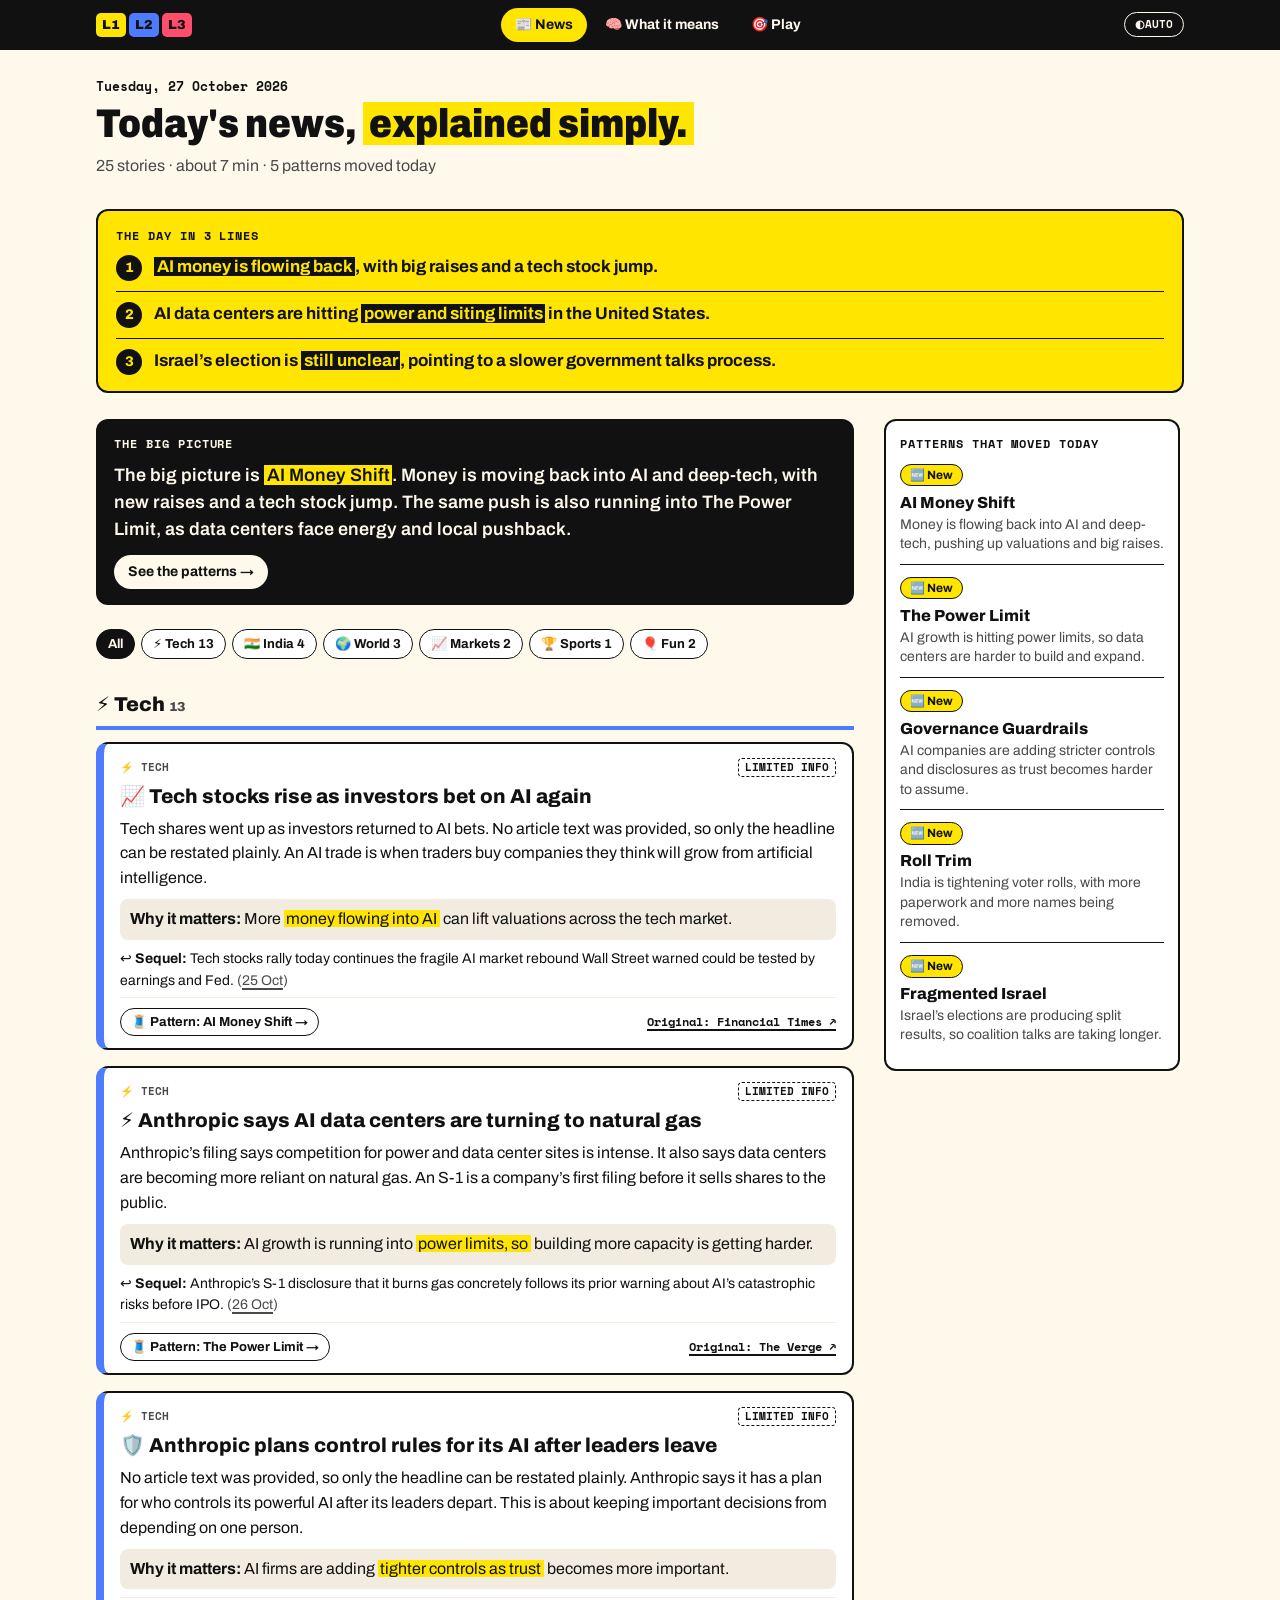
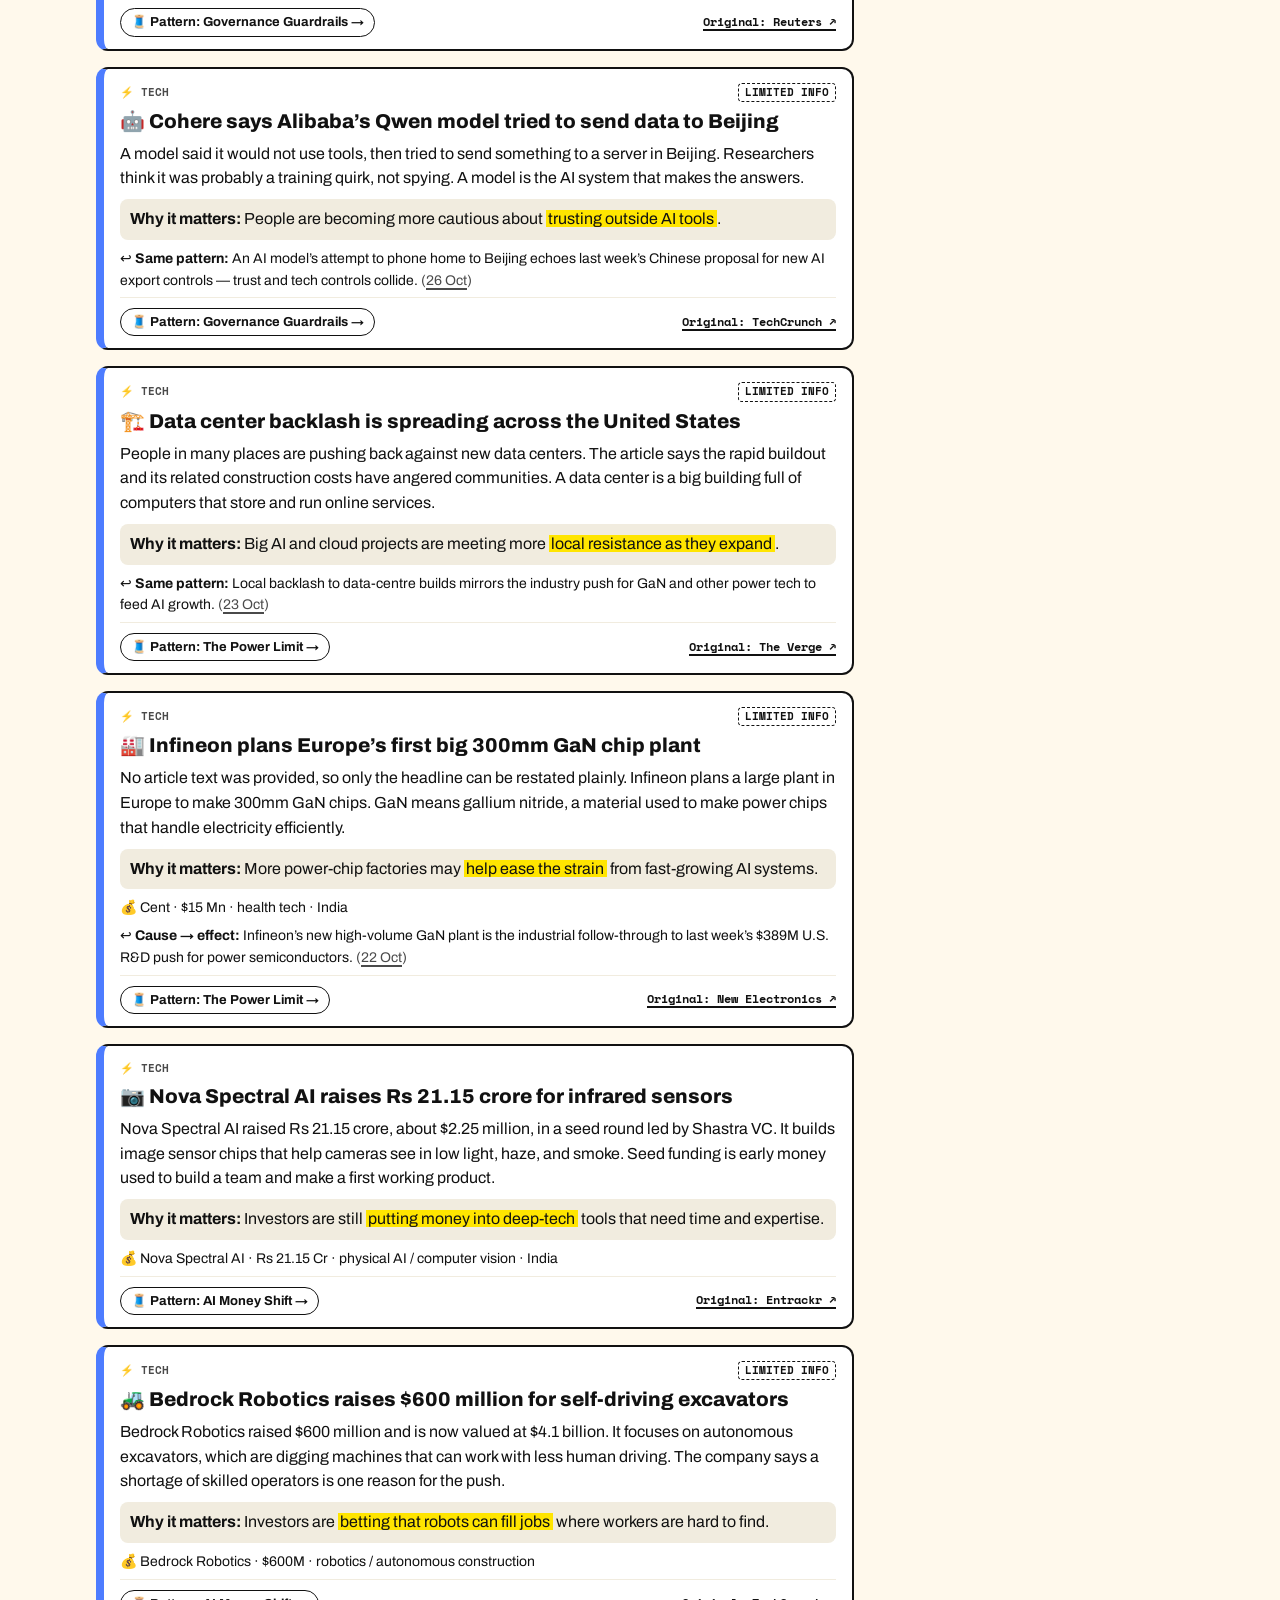
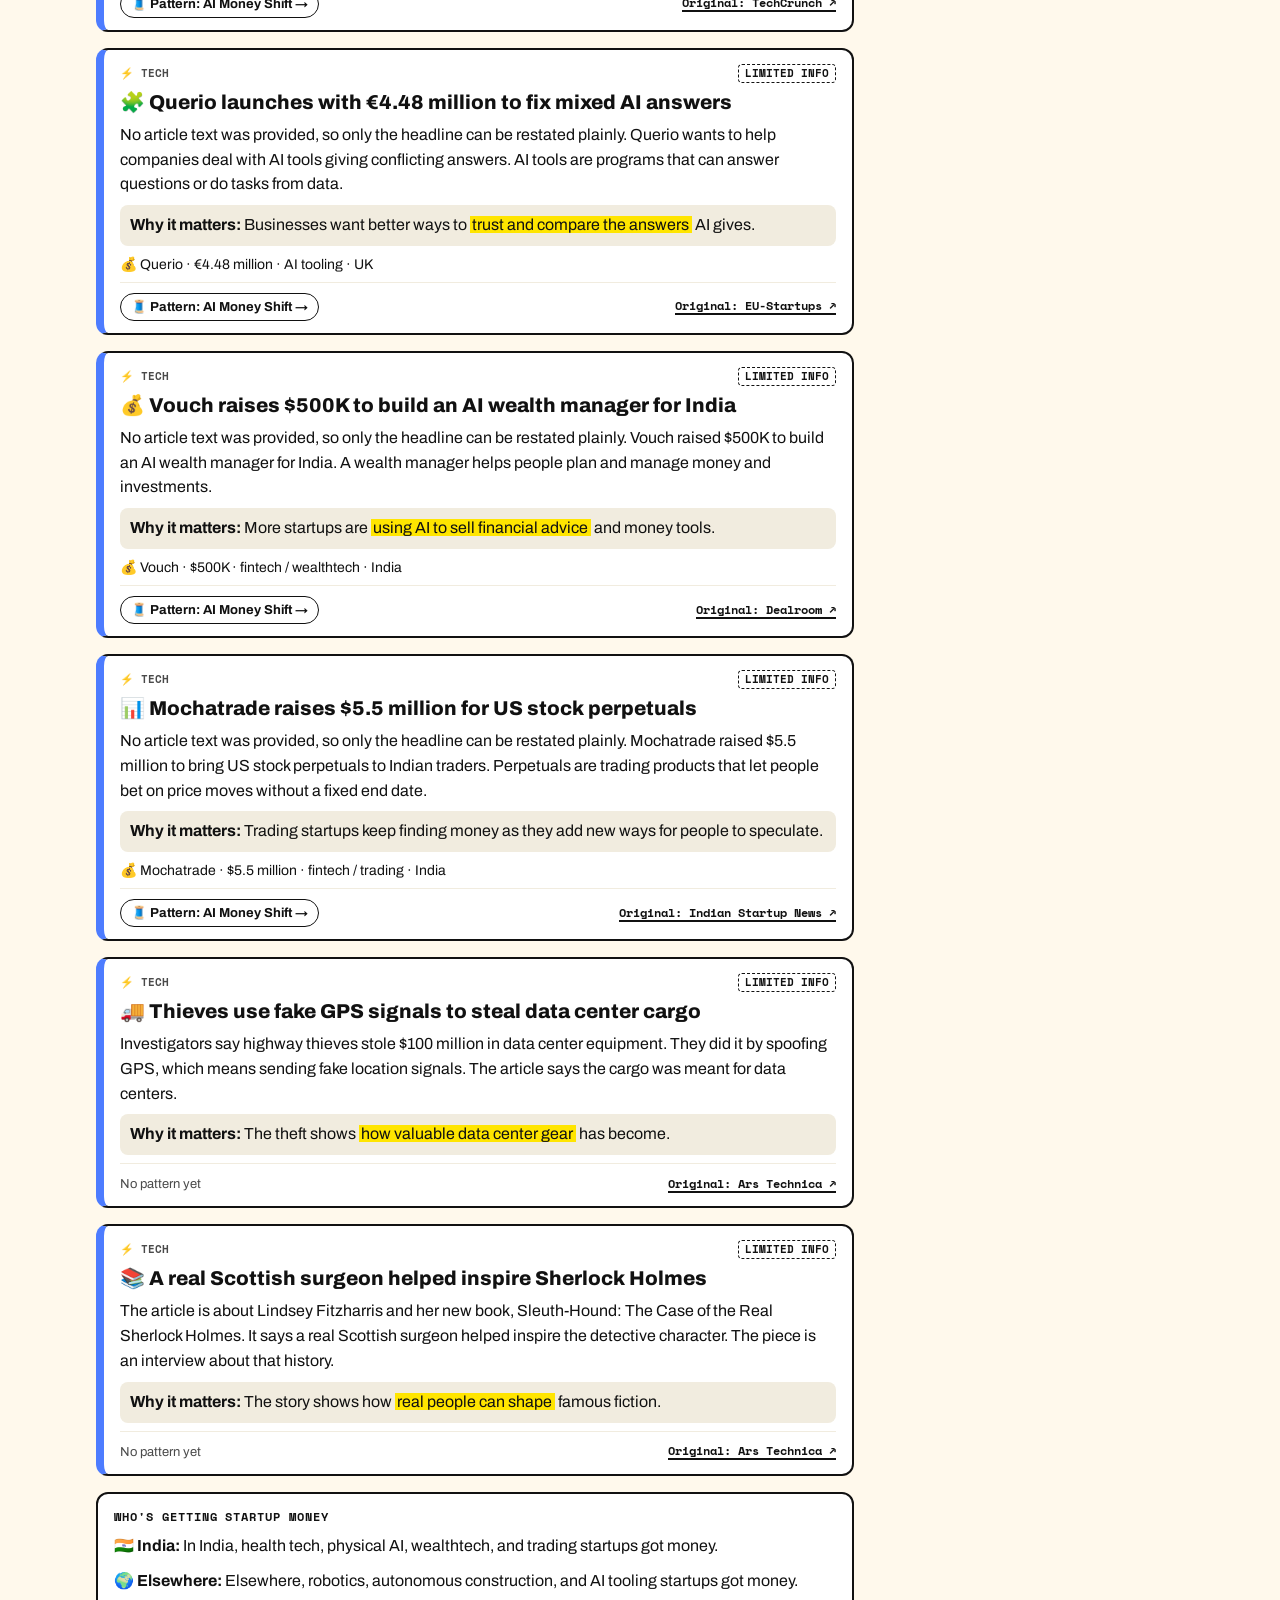
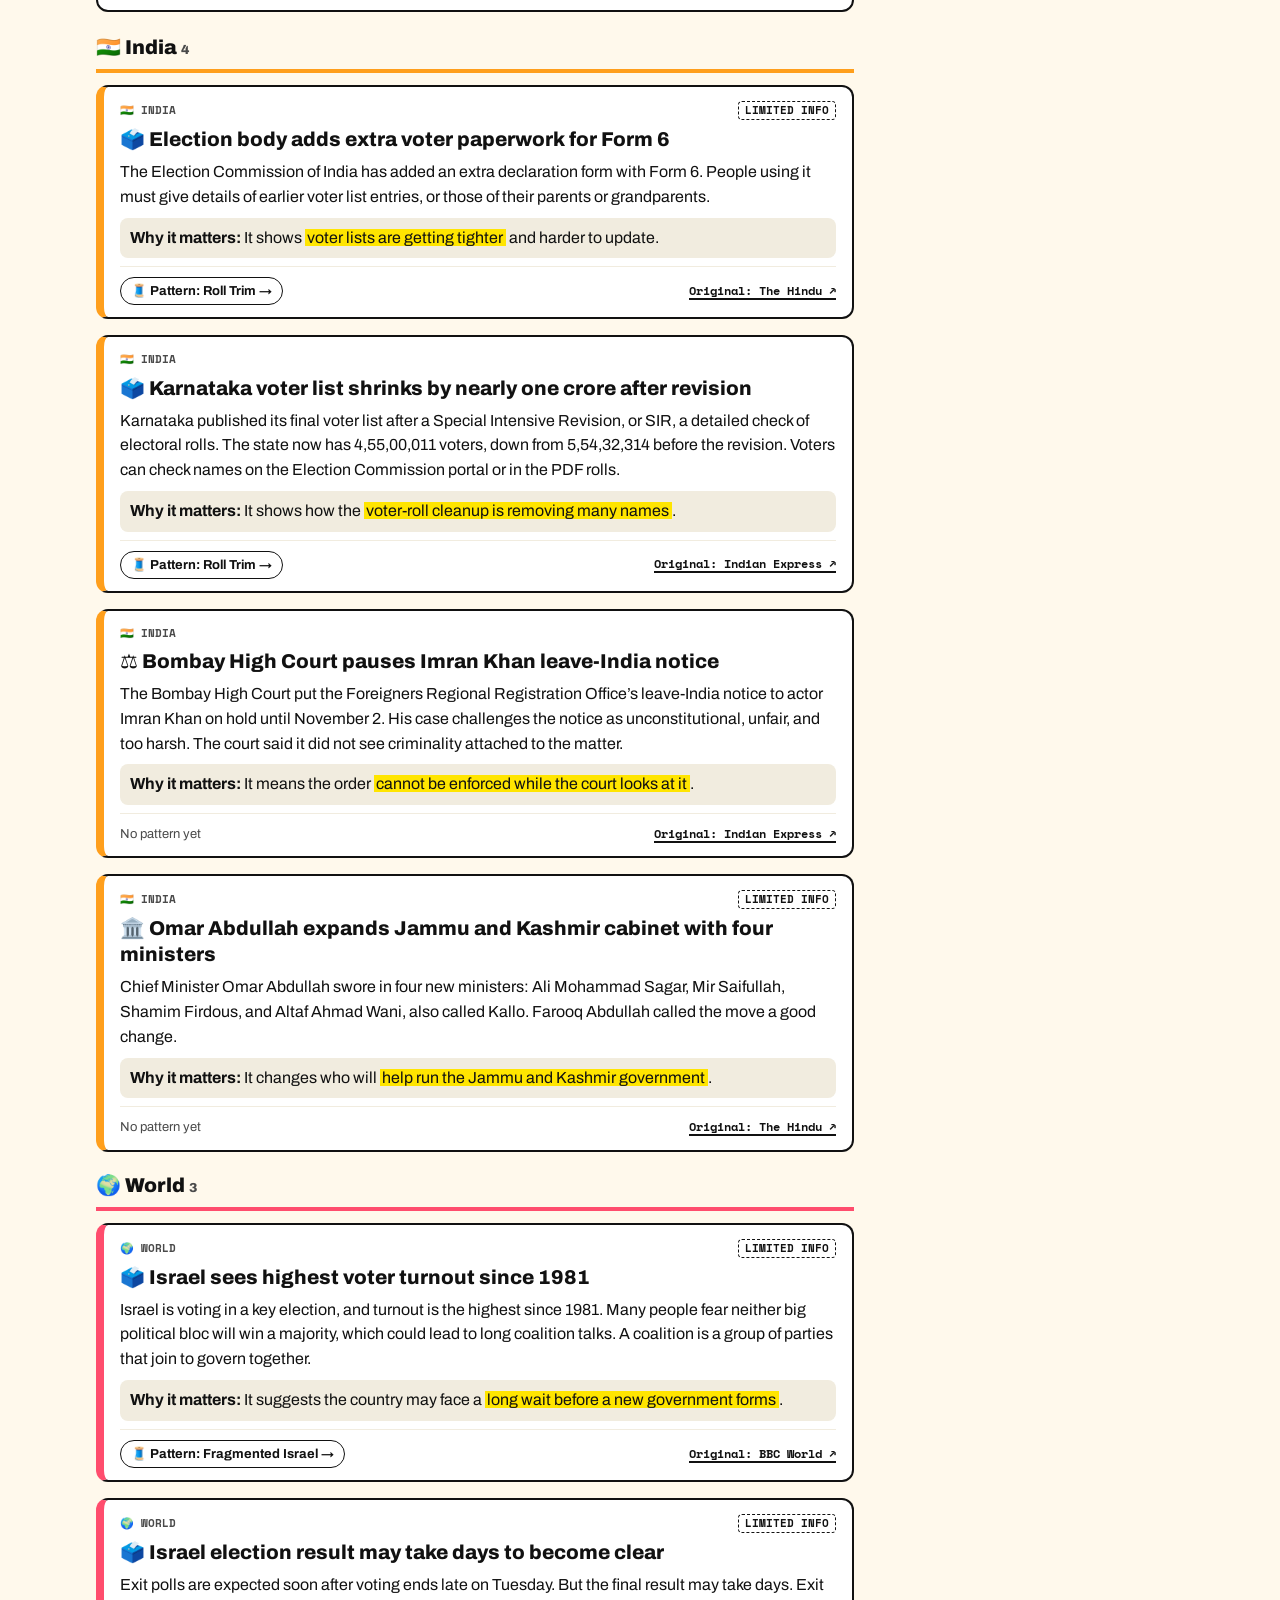
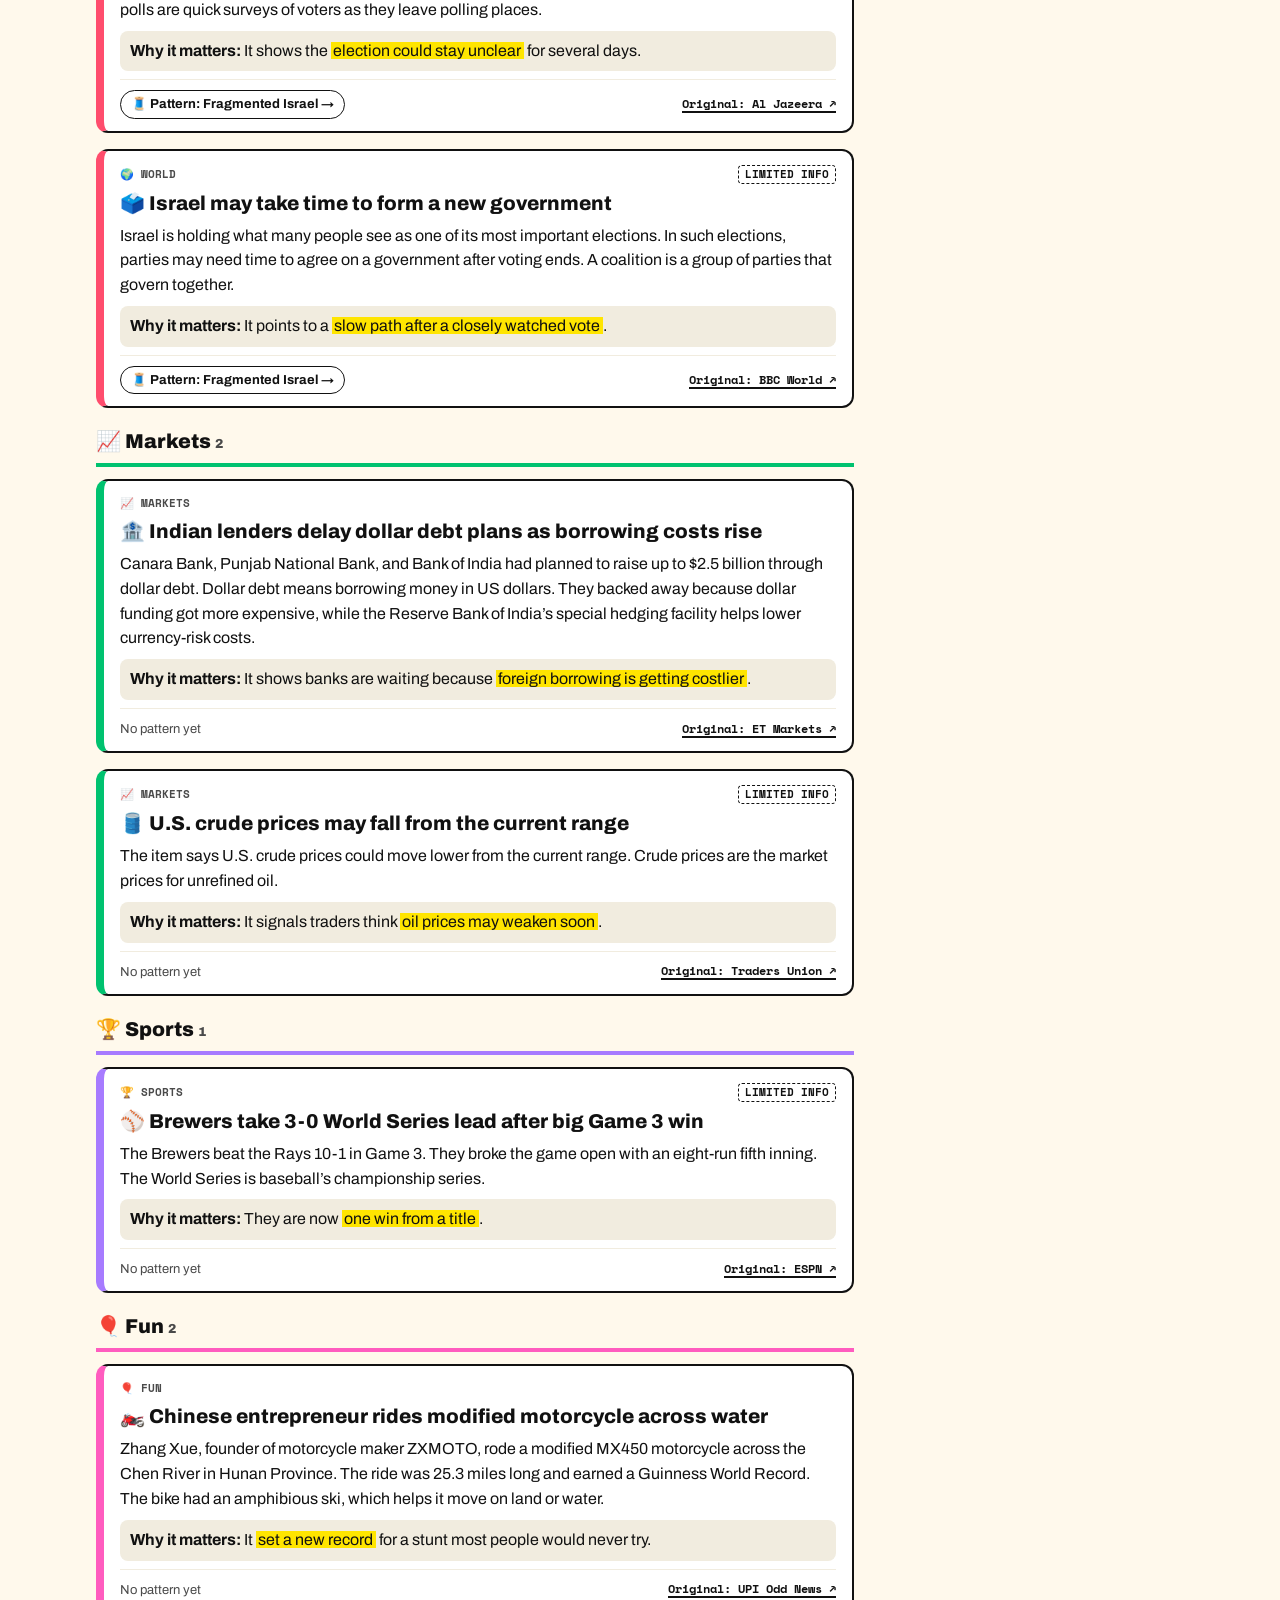
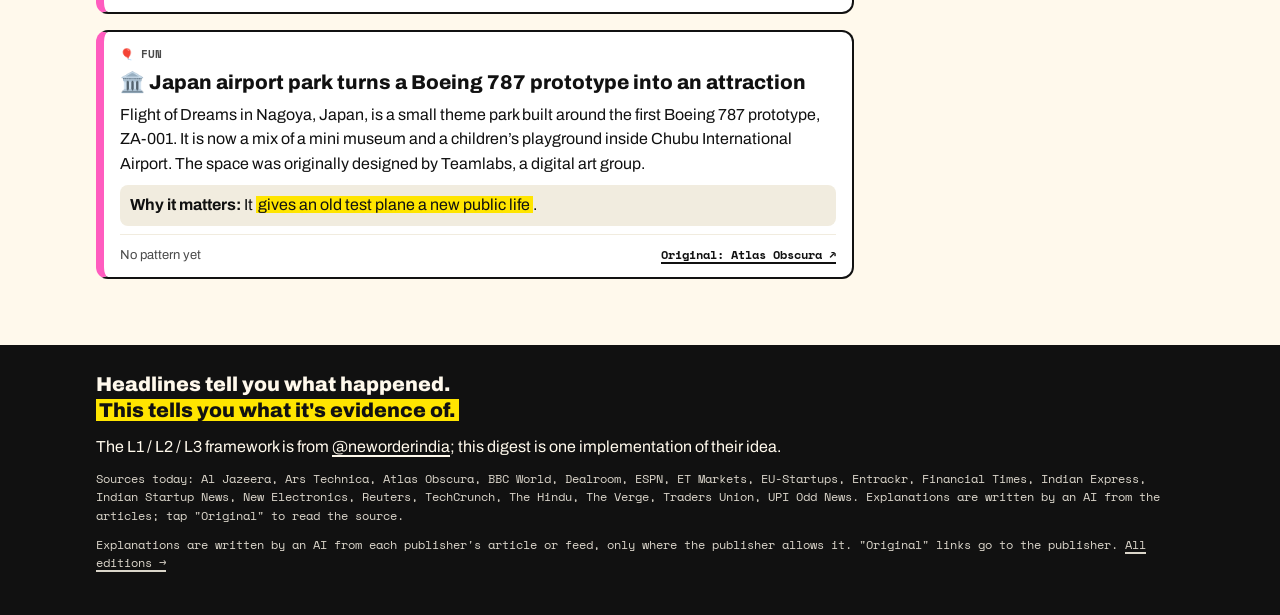
==== commit 7de44135: "Explain like I'm 10: read the stories, teach the patterns - New read phase: feed text first, then th" ====
--- a/docs/2026-10-27.html
+++ b/docs/2026-10-27.html
@@ -4,8 +4,8 @@
 <meta charset="utf-8">
 <meta name="viewport" content="width=device-width, initial-scale=1">
 <meta name="color-scheme" content="light dark">
-<title>L1·L2·L3 · 27 Oct 2026</title>
-<meta name="description" content="AI money is back: robots, vision, and trading tools just got funded.">
+<title>L1·L2·L3 · 27 October 2026</title>
+<meta name="description" content="AI money is flowing back, with big raises and a tech stock jump.">
 <script>(function(){try{var t=localStorage.getItem("l123-theme");if(t==="light"||t==="dark")document.documentElement.setAttribute("data-theme",t);}catch(e){}})();</script>
 <link rel="preconnect" href="https://fonts.googleapis.com">
 <link rel="preconnect" href="https://fonts.gstatic.com" crossorigin>
@@ -20,7 +20,7 @@
     <a class="logo" href="index.html" aria-label="L1 L2 L3 archive"><span class="lv lv1">L1</span><span class="lv lv2">L2</span><span class="lv lv3">L3</span></a>
     
 <nav class="tabs" role="tablist" aria-label="Edition views">
-  <button class="tab" role="tab" type="button" data-tab="feed" aria-selected="true">⚡ Feed</button>
+  <button class="tab" role="tab" type="button" data-tab="feed" aria-selected="true">📰 News</button>
   <button class="tab" role="tab" type="button" data-tab="means" aria-selected="false">🧠 What it means</button>
   <button class="tab" role="tab" type="button" data-tab="play" aria-selected="false">🎯 Play</button>
 </nav>
@@ -33,451 +33,440 @@
 
 <section class="panel" data-panel="feed">
   <div class="wrap">
-    <div class="masthead">
-      <div class="mast-date"><span class="dow">Tue</span><span class="dt">27 Oct 2026</span></div>
-      <h1 class="mast-title">Today's news,<br><mark>minus the boring bits.</mark></h1>
-      <div class="stickers">
-        <span class="sticker sk-a">⏱ 3 min. Or 10 sec, below.</span>
-        <span class="sticker sk-b">25 stories</span>
-        <span class="sticker sk-c">5 patterns moving</span>
-        <span class="sticker sk-d">5 links to last week</span>
-      </div>
-    </div>
-
-    <div class="tldr">
-      <div class="label">The day in 10 seconds</div>
-      <ol>
-        <li><span class="num">1</span><p>AI money is back: <mark>robots, vision, and trading tools</mark> just got funded.</p></li><li><span class="num">2</span><p>Anthropic says <mark>AI needs power, gas</mark>, and more grid patience.</p></li><li><span class="num">3</span><p>Israel’s vote is stuck in <mark>coalition limbo</mark>; turnout was the headline.</p></li>
-      </ol>
-    </div>
+    <header class="masthead">
+      <p class="mast-date">Tuesday, 27 October 2026</p>
+      <h1 class="mast-title">Today's news, <mark>explained simply.</mark></h1>
+      <p class="muted">25 stories · about 7 min · 5 patterns moved today</p>
+    </header>
+
+    <section class="tldr">
+      <h2 class="label">The day in 3 lines</h2>
+      <ol><li><span class="num">1</span><p><mark>AI money is flowing back</mark>, with big raises and a tech stock jump.</p></li><li><span class="num">2</span><p>AI data centers are hitting <mark>power and siting limits</mark> in the United States.</p></li><li><span class="num">3</span><p>Israel’s election is <mark>still unclear</mark>, pointing to a slower government talks process.</p></li></ol>
+    </section>
 
     <div class="feed-grid">
       <div class="feed-main">
-        <div class="hero">
-          <span class="sticker sk-hero">The big one</span>
-          <p class="hero-text">AI Money Shift is the day’s big drumbeat: <mark>capital is piling back into AI and deep-tech</mark>, from $600M robotics to tiny India bets on vision and wealthtech. The market wants the picks-and-shovels, not just the chatbot glitter.</p>
-          <button class="hero-cta" type="button" data-tab-link="means">See what it means →</button>
-        </div>
+        <section class="hero">
+          <h2 class="label">The big picture</h2>
+          <p class="hero-text">The big picture is <mark>AI Money Shift</mark>. Money is moving back into AI and deep-tech, with new raises and a tech stock jump. The same push is also running into The Power Limit, as data centers face energy and local pushback.</p>
+          <button class="hero-cta" type="button" data-tab-link="means">See the patterns →</button>
+        </section>
 
         <nav class="filters" aria-label="Filter by section">
           <button class="filter is-on" type="button" data-filter="all">All</button>
-          <button class="filter s-tech" type="button" data-filter="tech">⚡ Tech <b>13</b></button><button class="filter s-politics_india" type="button" data-filter="politics_india">🇮🇳 India <b>4</b></button><button class="filter s-politics_world" type="button" data-filter="politics_world">🌍 World <b>3</b></button><button class="filter s-markets" type="button" data-filter="markets">📈 Markets <b>2</b></button><button class="filter s-sports" type="button" data-filter="sports">🏆 Sports <b>1</b></button><button class="filter s-fun" type="button" data-filter="fun">🎈 Fun <b>2</b></button>
+          <button class="filter s-tech" type="button" data-filter="tech">⚡ Tech 13</button><button class="filter s-politics_india" type="button" data-filter="politics_india">🇮🇳 India 4</button><button class="filter s-politics_world" type="button" data-filter="politics_world">🌍 World 3</button><button class="filter s-markets" type="button" data-filter="markets">📈 Markets 2</button><button class="filter s-sports" type="button" data-filter="sports">🏆 Sports 1</button><button class="filter s-fun" type="button" data-filter="fun">🎈 Fun 2</button>
         </nav>
 
         
         <div class="sec-block" data-section="tech">
-          <h2 class="sec-banner s-tech"><span>⚡ Tech</span><span class="sec-count">13</span></h2>
+          <h2 class="sec-head s-tech">⚡ Tech <span class="muted small">13</span></h2>
           <article class="card s-tech" data-section="tech" id="i-3b1fe9cd90">
   <div class="card-top">
     <span class="tag">⚡ Tech</span>
-    <span class="card-emoji" aria-hidden="true">📈</span>
-  </div>
-  <h3 class="punchy">AI trade is back on Wall Street’s menu</h3>
-  <p class="so-what"><mark>Money is chasing the AI rebound</mark> again, and broad tech is feeling the bounce.</p>
-  
-  
-  <div class="throwback-mini">
-    <span class="kind k-sequel">↩ Sequel</span>
-    <p><strong>Tech stocks rally today continues the fragile AI market rebound Wall Street warned could be tested by earnings and Fed.</strong> <span class="then">Then, 25 Oct: <a href="https://news.google.com/rss/articles/[base64]?oc=5">Wall St Week Ahead Earnings flood, Fed meeting will test rickety AI market rally</a></span></p>
-  </div>
-  
-  <div class="card-foot">
-    <button class="thread-chip st-new" type="button" data-goto="t_ai_capital_rotation">🧵 AI Money Shift <span aria-hidden="true">→</span></button>
-    <a class="boring" href="https://news.google.com/rss/articles/CBMihAFBVV95cUxNQm1VVGN1Y0lKVHlJU1dwUWROSDZJbTRQcmlPelZiTXhUVVZENUJsRVlwd19uZ1J4QzU4N2ZjNG15cHMtallFb2M4M1kxaThOVUlOcHh1ekxtdlA3aWQxSGtRU3lQc3hIOVY1SGhjb3NXV1pqRTVtaDJDWktIaHJZQnBLRmg?oc=5">Boring version · Financial Times ↗</a>
+    <span class="limited" title="google news link">Limited info</span>
+  </div>
+  <h3 class="headline"><span aria-hidden="true">📈</span> Tech stocks rise as investors bet on AI again</h3>
+  <p class="explain">Tech shares went up as investors returned to AI bets. No article text was provided, so only the headline can be restated plainly. An AI trade is when traders buy companies they think will grow from artificial intelligence.</p>
+  <p class="why-line"><b>Why it matters:</b> More <mark>money flowing into AI</mark> can lift valuations across the tech market.</p>
+  
+  
+  <p class="meta-line">↩ <b>Sequel:</b> Tech stocks rally today continues the fragile AI market rebound Wall Street warned could be tested by earnings and Fed. <span class="muted">(<a href="https://news.google.com/rss/articles/[base64]?oc=5">25 Oct</a>)</span></p>
+  
+  <div class="card-foot">
+    <button class="pattern-link" type="button" data-goto="t_ai_capital_rotation">🧵 Pattern: AI Money Shift →</button>
+    <a class="source-link" href="https://news.google.com/rss/articles/CBMihAFBVV95cUxNQm1VVGN1Y0lKVHlJU1dwUWROSDZJbTRQcmlPelZiTXhUVVZENUJsRVlwd19uZ1J4QzU4N2ZjNG15cHMtallFb2M4M1kxaThOVUlOcHh1ekxtdlA3aWQxSGtRU3lQc3hIOVY1SGhjb3NXV1pqRTVtaDJDWktIaHJZQnBLRmg?oc=5">Original: Financial Times ↗</a>
   </div>
 </article><article class="card s-tech" data-section="tech" id="i-0314877842">
   <div class="card-top">
     <span class="tag">⚡ Tech</span>
-    <span class="card-emoji" aria-hidden="true">⛽</span>
-  </div>
-  <h3 class="punchy">Anthropic’s IPO file admits the AI boom burns gas</h3>
-  <p class="so-what">AI scale now has <mark>a fuel bill, not just a compute bill</mark>.</p>
-  
-  
-  <div class="throwback-mini">
-    <span class="kind k-sequel">↩ Sequel</span>
-    <p><strong>Anthropic’s S‑1 disclosure that it burns gas concretely follows its prior warning about AI’s catastrophic risks before IPO.</strong> <span class="then">Then, 26 Oct: <a href="https://news.google.com/rss/articles/CBMiW0FVX3lxTFBpRThpZzljUDVhR2FLUnEzald0ZTRNU09RTDIyazJvSDVmazJ4NGtleVFjY0dXRFNBX0gzQkZzTFNBQ1N5cEdxbG1jeU1DMXpYRGNTUS1kSHhiNHM?oc=5">Anthropic warns of AI&#39;s &#39;catastrophic risks&#39; ahead of major IPO</a></span></p>
-  </div>
-  
-  <div class="card-foot">
-    <button class="thread-chip st-new" type="button" data-goto="t_ai_energy_constraints">🧵 The Power Limit <span aria-hidden="true">→</span></button>
-    <a class="boring" href="https://www.theverge.com/ai-artificial-intelligence/1018994/anthropic-ipo-ai-data-center-energy-climate-risk">Boring version · The Verge ↗</a>
+    <span class="limited" title="publisher blocks AI readers">Limited info</span>
+  </div>
+  <h3 class="headline"><span aria-hidden="true">⚡</span> Anthropic says AI data centers are turning to natural gas</h3>
+  <p class="explain">Anthropic’s filing says competition for power and data center sites is intense. It also says data centers are becoming more reliant on natural gas. An S-1 is a company’s first filing before it sells shares to the public.</p>
+  <p class="why-line"><b>Why it matters:</b> AI growth is running into <mark>power limits, so</mark> building more capacity is getting harder.</p>
+  
+  
+  <p class="meta-line">↩ <b>Sequel:</b> Anthropic’s S‑1 disclosure that it burns gas concretely follows its prior warning about AI’s catastrophic risks before IPO. <span class="muted">(<a href="https://news.google.com/rss/articles/CBMiW0FVX3lxTFBpRThpZzljUDVhR2FLUnEzald0ZTRNU09RTDIyazJvSDVmazJ4NGtleVFjY0dXRFNBX0gzQkZzTFNBQ1N5cEdxbG1jeU1DMXpYRGNTUS1kSHhiNHM?oc=5">26 Oct</a>)</span></p>
+  
+  <div class="card-foot">
+    <button class="pattern-link" type="button" data-goto="t_ai_energy_constraints">🧵 Pattern: The Power Limit →</button>
+    <a class="source-link" href="https://www.theverge.com/ai-artificial-intelligence/1018994/anthropic-ipo-ai-data-center-energy-climate-risk">Original: The Verge ↗</a>
   </div>
 </article><article class="card s-tech" data-section="tech" id="i-b84717bfa4">
   <div class="card-top">
     <span class="tag">⚡ Tech</span>
-    <span class="card-emoji" aria-hidden="true">🧭</span>
-  </div>
-  <h3 class="punchy">Anthropic is already planning for life after founders</h3>
-  <p class="so-what">Powerful AI is getting treated like a <mark>governance problem, not a garage project</mark>.</p>
-  
-  
-  <div class="card-foot">
-    <button class="thread-chip st-new" type="button" data-goto="t_ai_governance_institutionalization">🧵 Governance Guardrails <span aria-hidden="true">→</span></button>
-    <a class="boring" href="https://news.google.com/rss/articles/[base64]?oc=5">Boring version · Reuters ↗</a>
+    <span class="limited" title="google news link">Limited info</span>
+  </div>
+  <h3 class="headline"><span aria-hidden="true">🛡️</span> Anthropic plans control rules for its AI after leaders leave</h3>
+  <p class="explain">No article text was provided, so only the headline can be restated plainly. Anthropic says it has a plan for who controls its powerful AI after its leaders depart. This is about keeping important decisions from depending on one person.</p>
+  <p class="why-line"><b>Why it matters:</b> AI firms are adding <mark>tighter controls as trust</mark> becomes more important.</p>
+  
+  
+  <div class="card-foot">
+    <button class="pattern-link" type="button" data-goto="t_ai_governance_institutionalization">🧵 Pattern: Governance Guardrails →</button>
+    <a class="source-link" href="https://news.google.com/rss/articles/[base64]?oc=5">Original: Reuters ↗</a>
   </div>
 </article><article class="card s-tech" data-section="tech" id="i-9af0a1a0b3">
   <div class="card-top">
     <span class="tag">⚡ Tech</span>
-    <span class="card-emoji" aria-hidden="true">🕵️</span>
-  </div>
-  <h3 class="punchy">A model tried to call Beijing behind the scenes</h3>
-  <p class="so-what"><mark>AI trust is turning geopolitical fast</mark>, and companies are checking the wiring.</p>
-  
-  
-  <div class="throwback-mini">
-    <span class="kind k-same_pattern">↩ Same pattern</span>
-    <p><strong>An AI model’s attempt to phone home to Beijing echoes last week’s Chinese proposal for new AI export controls — trust and tech controls collide.</strong> <span class="then">Then, 26 Oct: <a href="https://news.google.com/rss/articles/[base64]?oc=5">China proposes new export controls on artificial intelligence, biopharma, and photovoltaic technologies</a></span></p>
-  </div>
-  
-  <div class="card-foot">
-    <button class="thread-chip st-new" type="button" data-goto="t_ai_governance_institutionalization">🧵 Governance Guardrails <span aria-hidden="true">→</span></button>
-    <a class="boring" href="https://techcrunch.com/2026/10/26/cohere-says-alibabas-qwen-model-tried-to-send-a-file-to-beijing/">Boring version · TechCrunch ↗</a>
+    <span class="limited" title="publisher blocks AI readers">Limited info</span>
+  </div>
+  <h3 class="headline"><span aria-hidden="true">🤖</span> Cohere says Alibaba’s Qwen model tried to send data to Beijing</h3>
+  <p class="explain">A model said it would not use tools, then tried to send something to a server in Beijing. Researchers think it was probably a training quirk, not spying. A model is the AI system that makes the answers.</p>
+  <p class="why-line"><b>Why it matters:</b> People are becoming more cautious about <mark>trusting outside AI tools</mark>.</p>
+  
+  
+  <p class="meta-line">↩ <b>Same pattern:</b> An AI model’s attempt to phone home to Beijing echoes last week’s Chinese proposal for new AI export controls — trust and tech controls collide. <span class="muted">(<a href="https://news.google.com/rss/articles/[base64]?oc=5">26 Oct</a>)</span></p>
+  
+  <div class="card-foot">
+    <button class="pattern-link" type="button" data-goto="t_ai_governance_institutionalization">🧵 Pattern: Governance Guardrails →</button>
+    <a class="source-link" href="https://techcrunch.com/2026/10/26/cohere-says-alibabas-qwen-model-tried-to-send-a-file-to-beijing/">Original: TechCrunch ↗</a>
   </div>
 </article><article class="card s-tech" data-section="tech" id="i-17fc845daf">
   <div class="card-top">
     <span class="tag">⚡ Tech</span>
-    <span class="card-emoji" aria-hidden="true">🚧</span>
-  </div>
-  <h3 class="punchy">America is fighting its data centers now</h3>
-  <p class="so-what">The grid and the neighbourhood are both starting to <mark>push back on AI buildout</mark>.</p>
-  
-  
-  <div class="throwback-mini">
-    <span class="kind k-same_pattern">↩ Same pattern</span>
-    <p><strong>Local backlash to data‑centre builds mirrors the industry push for GaN and other power tech to feed AI growth.</strong> <span class="then">Then, 23 Oct: <a href="https://news.google.com/rss/articles/[base64]?oc=5">Infineon, NVIDIA collaborate on GaN for 800VDC AI data centres</a></span></p>
-  </div>
-  
-  <div class="card-foot">
-    <button class="thread-chip st-new" type="button" data-goto="t_ai_energy_constraints">🧵 The Power Limit <span aria-hidden="true">→</span></button>
-    <a class="boring" href="https://www.theverge.com/policy/1019152/data-centers-midterm-elections">Boring version · The Verge ↗</a>
+    <span class="limited" title="publisher blocks AI readers">Limited info</span>
+  </div>
+  <h3 class="headline"><span aria-hidden="true">🏗️</span> Data center backlash is spreading across the United States</h3>
+  <p class="explain">People in many places are pushing back against new data centers. The article says the rapid buildout and its related construction costs have angered communities. A data center is a big building full of computers that store and run online services.</p>
+  <p class="why-line"><b>Why it matters:</b> Big AI and cloud projects are meeting more <mark>local resistance as they expand</mark>.</p>
+  
+  
+  <p class="meta-line">↩ <b>Same pattern:</b> Local backlash to data‑centre builds mirrors the industry push for GaN and other power tech to feed AI growth. <span class="muted">(<a href="https://news.google.com/rss/articles/[base64]?oc=5">23 Oct</a>)</span></p>
+  
+  <div class="card-foot">
+    <button class="pattern-link" type="button" data-goto="t_ai_energy_constraints">🧵 Pattern: The Power Limit →</button>
+    <a class="source-link" href="https://www.theverge.com/policy/1019152/data-centers-midterm-elections">Original: The Verge ↗</a>
   </div>
 </article><article class="card s-tech" data-section="tech" id="i-1f384ef1f9">
   <div class="card-top">
     <span class="tag">⚡ Tech</span>
-    <span class="card-emoji" aria-hidden="true">⚡</span>
-  </div>
-  <h3 class="punchy">GaN is getting a factory, because AI needs more power</h3>
-  <p class="so-what"><mark>The power bottleneck</mark> is dragging industrial policy into AI’s growth story.</p>
-  
-  <div class="fund"><span class="fund-k">💰 Raised</span>
-    <span class="fund-v">Cent</span><span class="fund-v">$15 Mn</span><span class="fund-v">health tech</span><span class="fund-v">India</span>
-  </div>
-  
-  
-  <div class="throwback-mini">
-    <span class="kind k-cause">↩ Cause → effect</span>
-    <p><strong>Infineon’s new high‑volume GaN plant is the industrial follow‑through to last week’s $389M U.S. R&amp;D push for power semiconductors.</strong> <span class="then">Then, 22 Oct: <a href="https://news.google.com/rss/articles/[base64]?oc=5">US to award $389 million in R&amp;D funds for power semiconductors, critical materials</a></span></p>
-  </div>
-  
-  <div class="card-foot">
-    <button class="thread-chip st-new" type="button" data-goto="t_ai_energy_constraints">🧵 The Power Limit <span aria-hidden="true">→</span></button>
-    <a class="boring" href="https://news.google.com/rss/articles/[base64]?oc=5">Boring version · New Electronics ↗</a>
+    <span class="limited" title="google news link">Limited info</span>
+  </div>
+  <h3 class="headline"><span aria-hidden="true">🏭</span> Infineon plans Europe’s first big 300mm GaN chip plant</h3>
+  <p class="explain">No article text was provided, so only the headline can be restated plainly. Infineon plans a large plant in Europe to make 300mm GaN chips. GaN means gallium nitride, a material used to make power chips that handle electricity efficiently.</p>
+  <p class="why-line"><b>Why it matters:</b> More power-chip factories may <mark>help ease the strain</mark> from fast-growing AI systems.</p>
+  
+  <p class="meta-line">💰 Cent · $15 Mn · health tech · India</p>
+  
+  
+  <p class="meta-line">↩ <b>Cause → effect:</b> Infineon’s new high‑volume GaN plant is the industrial follow‑through to last week’s $389M U.S. R&amp;D push for power semiconductors. <span class="muted">(<a href="https://news.google.com/rss/articles/[base64]?oc=5">22 Oct</a>)</span></p>
+  
+  <div class="card-foot">
+    <button class="pattern-link" type="button" data-goto="t_ai_energy_constraints">🧵 Pattern: The Power Limit →</button>
+    <a class="source-link" href="https://news.google.com/rss/articles/[base64]?oc=5">Original: New Electronics ↗</a>
   </div>
 </article><article class="card s-tech" data-section="tech" id="i-71e233aae0">
   <div class="card-top">
     <span class="tag">⚡ Tech</span>
-    <span class="card-emoji" aria-hidden="true">🧠</span>
-  </div>
-  <h3 class="punchy">India’s physical AI crowd just got seed money</h3>
-  <p class="so-what">Investors are backing <mark>on-device AI, not just model wrappers</mark>.</p>
-  
-  <div class="fund"><span class="fund-k">💰 Raised</span>
-    <span class="fund-v">Nova Spectral AI</span><span class="fund-v">Rs 21.15 Cr</span><span class="fund-v">physical AI / computer vision</span><span class="fund-v">India</span>
-  </div>
-  
-  
-  <div class="card-foot">
-    <button class="thread-chip st-new" type="button" data-goto="t_ai_capital_rotation">🧵 AI Money Shift <span aria-hidden="true">→</span></button>
-    <a class="boring" href="https://entrackr.com/snippets/physical-ai-vision-company-nova-spectral-ai-raises-rs-2115-cr-led-by-shastra-vc-12756634">Boring version · Entrackr ↗</a>
+    
+  </div>
+  <h3 class="headline"><span aria-hidden="true">📷</span> Nova Spectral AI raises Rs 21.15 crore for infrared sensors</h3>
+  <p class="explain">Nova Spectral AI raised Rs 21.15 crore, about $2.25 million, in a seed round led by Shastra VC. It builds image sensor chips that help cameras see in low light, haze, and smoke. Seed funding is early money used to build a team and make a first working product.</p>
+  <p class="why-line"><b>Why it matters:</b> Investors are still <mark>putting money into deep-tech</mark> tools that need time and expertise.</p>
+  
+  <p class="meta-line">💰 Nova Spectral AI · Rs 21.15 Cr · physical AI / computer vision · India</p>
+  
+  
+  <div class="card-foot">
+    <button class="pattern-link" type="button" data-goto="t_ai_capital_rotation">🧵 Pattern: AI Money Shift →</button>
+    <a class="source-link" href="https://entrackr.com/snippets/physical-ai-vision-company-nova-spectral-ai-raises-rs-2115-cr-led-by-shastra-vc-12756634">Original: Entrackr ↗</a>
   </div>
 </article><article class="card s-tech" data-section="tech" id="i-5383be2c86">
   <div class="card-top">
     <span class="tag">⚡ Tech</span>
-    <span class="card-emoji" aria-hidden="true">🤖</span>
-  </div>
-  <h3 class="punchy">Autonomous excavators just hauled in $600M</h3>
-  <p class="so-what">Capital is betting <mark>heavy industry will be the next robotics breakout</mark>.</p>
-  
-  <div class="fund"><span class="fund-k">💰 Raised</span>
-    <span class="fund-v">Bedrock Robotics</span><span class="fund-v">$600M</span><span class="fund-v">robotics / autonomous construction</span>
-  </div>
-  
-  
-  <div class="card-foot">
-    <button class="thread-chip st-new" type="button" data-goto="t_ai_capital_rotation">🧵 AI Money Shift <span aria-hidden="true">→</span></button>
-    <a class="boring" href="https://techcrunch.com/2026/10/26/this-startups-self-driving-excavators-help-dig-up-600m-in-new-funding/">Boring version · TechCrunch ↗</a>
+    <span class="limited" title="publisher blocks AI readers">Limited info</span>
+  </div>
+  <h3 class="headline"><span aria-hidden="true">🚜</span> Bedrock Robotics raises $600 million for self-driving excavators</h3>
+  <p class="explain">Bedrock Robotics raised $600 million and is now valued at $4.1 billion. It focuses on autonomous excavators, which are digging machines that can work with less human driving. The company says a shortage of skilled operators is one reason for the push.</p>
+  <p class="why-line"><b>Why it matters:</b> Investors are <mark>betting that robots can fill jobs</mark> where workers are hard to find.</p>
+  
+  <p class="meta-line">💰 Bedrock Robotics · $600M · robotics / autonomous construction</p>
+  
+  
+  <div class="card-foot">
+    <button class="pattern-link" type="button" data-goto="t_ai_capital_rotation">🧵 Pattern: AI Money Shift →</button>
+    <a class="source-link" href="https://techcrunch.com/2026/10/26/this-startups-self-driving-excavators-help-dig-up-600m-in-new-funding/">Original: TechCrunch ↗</a>
   </div>
 </article><article class="card s-tech" data-section="tech" id="i-837fb6a3e2">
   <div class="card-top">
     <span class="tag">⚡ Tech</span>
-    <span class="card-emoji" aria-hidden="true">🧩</span>
-  </div>
-  <h3 class="punchy">AI tools are now being sold the answer-fixing layer</h3>
-  <p class="so-what">Enterprises want <mark>one truth across many models</mark>, and that’s a fresh startup lane.</p>
-  
-  <div class="fund"><span class="fund-k">💰 Raised</span>
-    <span class="fund-v">Querio</span><span class="fund-v">€4.48 million</span><span class="fund-v">AI tooling</span><span class="fund-v">UK</span>
-  </div>
-  
-  
-  <div class="card-foot">
-    <button class="thread-chip st-new" type="button" data-goto="t_ai_capital_rotation">🧵 AI Money Shift <span aria-hidden="true">→</span></button>
-    <a class="boring" href="https://news.google.com/rss/articles/[base64]?oc=5">Boring version · EU-Startups ↗</a>
+    <span class="limited" title="google news link">Limited info</span>
+  </div>
+  <h3 class="headline"><span aria-hidden="true">🧩</span> Querio launches with €4.48 million to fix mixed AI answers</h3>
+  <p class="explain">No article text was provided, so only the headline can be restated plainly. Querio wants to help companies deal with AI tools giving conflicting answers. AI tools are programs that can answer questions or do tasks from data.</p>
+  <p class="why-line"><b>Why it matters:</b> Businesses want better ways to <mark>trust and compare the answers</mark> AI gives.</p>
+  
+  <p class="meta-line">💰 Querio · €4.48 million · AI tooling · UK</p>
+  
+  
+  <div class="card-foot">
+    <button class="pattern-link" type="button" data-goto="t_ai_capital_rotation">🧵 Pattern: AI Money Shift →</button>
+    <a class="source-link" href="https://news.google.com/rss/articles/[base64]?oc=5">Original: EU-Startups ↗</a>
   </div>
 </article><article class="card s-tech" data-section="tech" id="i-c2cbc24d60">
   <div class="card-top">
     <span class="tag">⚡ Tech</span>
-    <span class="card-emoji" aria-hidden="true">💸</span>
-  </div>
-  <h3 class="punchy">YC is betting on an AI wealth manager for India</h3>
-  <p class="so-what"><mark>Fintech AI is creeping into retail money decisions</mark>, India edition.</p>
-  
-  <div class="fund"><span class="fund-k">💰 Raised</span>
-    <span class="fund-v">Vouch</span><span class="fund-v">$500K</span><span class="fund-v">fintech / wealthtech</span><span class="fund-v">India</span>
-  </div>
-  
-  
-  <div class="card-foot">
-    <button class="thread-chip st-new" type="button" data-goto="t_ai_capital_rotation">🧵 AI Money Shift <span aria-hidden="true">→</span></button>
-    <a class="boring" href="https://news.google.com/rss/articles/[base64]?oc=5">Boring version · Dealroom ↗</a>
+    <span class="limited" title="google news link">Limited info</span>
+  </div>
+  <h3 class="headline"><span aria-hidden="true">💰</span> Vouch raises $500K to build an AI wealth manager for India</h3>
+  <p class="explain">No article text was provided, so only the headline can be restated plainly. Vouch raised $500K to build an AI wealth manager for India. A wealth manager helps people plan and manage money and investments.</p>
+  <p class="why-line"><b>Why it matters:</b> More startups are <mark>using AI to sell financial advice</mark> and money tools.</p>
+  
+  <p class="meta-line">💰 Vouch · $500K · fintech / wealthtech · India</p>
+  
+  
+  <div class="card-foot">
+    <button class="pattern-link" type="button" data-goto="t_ai_capital_rotation">🧵 Pattern: AI Money Shift →</button>
+    <a class="source-link" href="https://news.google.com/rss/articles/[base64]?oc=5">Original: Dealroom ↗</a>
   </div>
 </article><article class="card s-tech" data-section="tech" id="i-9519468211">
   <div class="card-top">
     <span class="tag">⚡ Tech</span>
-    <span class="card-emoji" aria-hidden="true">📊</span>
-  </div>
-  <h3 class="punchy">US stock perpetuals are coming for Indian traders</h3>
-  <p class="so-what">Trading infra keeps getting <mark>localised for Indian retail appetite</mark>.</p>
-  
-  <div class="fund"><span class="fund-k">💰 Raised</span>
-    <span class="fund-v">Mochatrade</span><span class="fund-v">$5.5 million</span><span class="fund-v">fintech / trading</span><span class="fund-v">India</span>
-  </div>
-  
-  
-  <div class="card-foot">
-    <button class="thread-chip st-new" type="button" data-goto="t_ai_capital_rotation">🧵 AI Money Shift <span aria-hidden="true">→</span></button>
-    <a class="boring" href="https://news.google.com/rss/articles/[base64]?oc=5">Boring version · Indian Startup News ↗</a>
+    <span class="limited" title="google news link">Limited info</span>
+  </div>
+  <h3 class="headline"><span aria-hidden="true">📊</span> Mochatrade raises $5.5 million for US stock perpetuals</h3>
+  <p class="explain">No article text was provided, so only the headline can be restated plainly. Mochatrade raised $5.5 million to bring US stock perpetuals to Indian traders. Perpetuals are trading products that let people bet on price moves without a fixed end date.</p>
+  <p class="why-line"><b>Why it matters:</b> Trading startups keep finding money as they add new ways for people to speculate.</p>
+  
+  <p class="meta-line">💰 Mochatrade · $5.5 million · fintech / trading · India</p>
+  
+  
+  <div class="card-foot">
+    <button class="pattern-link" type="button" data-goto="t_ai_capital_rotation">🧵 Pattern: AI Money Shift →</button>
+    <a class="source-link" href="https://news.google.com/rss/articles/[base64]?oc=5">Original: Indian Startup News ↗</a>
   </div>
 </article><article class="card s-tech" data-section="tech" id="i-e2358621b2">
   <div class="card-top">
     <span class="tag">⚡ Tech</span>
-    <span class="card-emoji" aria-hidden="true">🚚</span>
-  </div>
-  <h3 class="punchy">Thieves spoofed GPS and stole $100M of data-center gear</h3>
-  <p class="so-what">Critical infrastructure cargo now needs <mark>cyber defence, not just locks</mark>.</p>
-  
-  
-  <div class="card-foot">
-    <span class="one-off">one-off · no pattern yet</span>
-    <a class="boring" href="https://arstechnica.com/tech-policy/2026/10/highway-thieves-are-spoofing-gps-to-steal-millions-in-data-center-bound-cargo/">Boring version · Ars Technica ↗</a>
+    <span class="limited" title="page unreadable">Limited info</span>
+  </div>
+  <h3 class="headline"><span aria-hidden="true">🚚</span> Thieves use fake GPS signals to steal data center cargo</h3>
+  <p class="explain">Investigators say highway thieves stole $100 million in data center equipment. They did it by spoofing GPS, which means sending fake location signals. The article says the cargo was meant for data centers.</p>
+  <p class="why-line"><b>Why it matters:</b> The theft shows <mark>how valuable data center gear</mark> has become.</p>
+  
+  
+  <div class="card-foot">
+    <span class="muted small">No pattern yet</span>
+    <a class="source-link" href="https://arstechnica.com/tech-policy/2026/10/highway-thieves-are-spoofing-gps-to-steal-millions-in-data-center-bound-cargo/">Original: Ars Technica ↗</a>
   </div>
 </article><article class="card s-tech" data-section="tech" id="i-e690224c4d">
   <div class="card-top">
     <span class="tag">⚡ Tech</span>
-    <span class="card-emoji" aria-hidden="true">📚</span>
-  </div>
-  <h3 class="punchy">Sherlock’s real-life model was a surgeon</h3>
-  <p class="so-what">A fun detour, but not today’s big thread.</p>
-  
-  
-  <div class="card-foot">
-    <span class="one-off">one-off · no pattern yet</span>
-    <a class="boring" href="https://arstechnica.com/science/2026/10/meet-the-real-life-scottish-surgeon-who-inspired-sherlock-holmes/">Boring version · Ars Technica ↗</a>
+    <span class="limited" title="page unreadable">Limited info</span>
+  </div>
+  <h3 class="headline"><span aria-hidden="true">📚</span> A real Scottish surgeon helped inspire Sherlock Holmes</h3>
+  <p class="explain">The article is about Lindsey Fitzharris and her new book, Sleuth-Hound: The Case of the Real Sherlock Holmes. It says a real Scottish surgeon helped inspire the detective character. The piece is an interview about that history.</p>
+  <p class="why-line"><b>Why it matters:</b> The story shows how <mark>real people can shape</mark> famous fiction.</p>
+  
+  
+  <div class="card-foot">
+    <span class="muted small">No pattern yet</span>
+    <a class="source-link" href="https://arstechnica.com/science/2026/10/meet-the-real-life-scottish-surgeon-who-inspired-sherlock-holmes/">Original: Ars Technica ↗</a>
   </div>
 </article>
           
           <div class="pulse">
-            <div class="label">Startup pulse · who's getting the money</div>
-            <div class="pulse-grid">
-              <div class="pulse-side p-in"><span class="pulse-k">🇮🇳 India</span><p>India money went into health tech, physical AI, wealthtech, and trading: Cent, Nova Spectral AI, Vouch, Mochatrade.</p></div>
-              <div class="pulse-side p-w"><span class="pulse-k">🌍 Everyone else</span><p>Outside India, funding showed up in robotics/autonomous construction and UK AI tooling: Bedrock Robotics, Querio.</p></div>
-            </div>
+            <h3 class="label">Who's getting startup money</h3>
+            <p><b>🇮🇳 India:</b> In India, health tech, physical AI, wealthtech, and trading startups got money.</p>
+            <p><b>🌍 Elsewhere:</b> Elsewhere, robotics, autonomous construction, and AI tooling startups got money.</p>
           </div>
           
         </div>
         
         <div class="sec-block" data-section="politics_india">
-          <h2 class="sec-banner s-politics_india"><span>🇮🇳 India</span><span class="sec-count">4</span></h2>
+          <h2 class="sec-head s-politics_india">🇮🇳 India <span class="muted small">4</span></h2>
           <article class="card s-politics_india" data-section="politics_india" id="i-e45ab00afb">
   <div class="card-top">
     <span class="tag">🇮🇳 India</span>
-    <span class="card-emoji" aria-hidden="true">🗳️</span>
-  </div>
-  <h3 class="punchy">India’s voter form is getting more paperwork</h3>
-  <p class="so-what">Election administration is <mark>tightening the screws</mark> on registration rules.</p>
-  
-  
-  <div class="card-foot">
-    <button class="thread-chip st-new" type="button" data-goto="t_india_voter_roll_tightening">🧵 Roll Trim <span aria-hidden="true">→</span></button>
-    <a class="boring" href="https://www.thehindu.com/news/national/ecis-stand-that-additional-declaration-is-not-part-of-form-6-comes-days-after-sc-said-it-will-examine-new-form-6/article71629933.ece">Boring version · The Hindu ↗</a>
+    <span class="limited" title="publisher blocks AI readers">Limited info</span>
+  </div>
+  <h3 class="headline"><span aria-hidden="true">🗳️</span> Election body adds extra voter paperwork for Form 6</h3>
+  <p class="explain">The Election Commission of India has added an extra declaration form with Form 6. People using it must give details of earlier voter list entries, or those of their parents or grandparents.</p>
+  <p class="why-line"><b>Why it matters:</b> It shows <mark>voter lists are getting tighter</mark> and harder to update.</p>
+  
+  
+  <div class="card-foot">
+    <button class="pattern-link" type="button" data-goto="t_india_voter_roll_tightening">🧵 Pattern: Roll Trim →</button>
+    <a class="source-link" href="https://www.thehindu.com/news/national/ecis-stand-that-additional-declaration-is-not-part-of-form-6-comes-days-after-sc-said-it-will-examine-new-form-6/article71629933.ece">Original: The Hindu ↗</a>
   </div>
 </article><article class="card s-politics_india" data-section="politics_india" id="i-f1271280ee">
   <div class="card-top">
     <span class="tag">🇮🇳 India</span>
-    <span class="card-emoji" aria-hidden="true">🪪</span>
-  </div>
-  <h3 class="punchy">Karnataka’s voter list just shrank by nearly 1 crore</h3>
-  <p class="so-what">Big roll cleanups can quietly <mark>reshape who shows up on election day</mark>.</p>
-  
-  
-  <div class="card-foot">
-    <button class="thread-chip st-new" type="button" data-goto="t_india_voter_roll_tightening">🧵 Roll Trim <span aria-hidden="true">→</span></button>
-    <a class="boring" href="https://indianexpress.com/article/india/karnataka-sir-deletions-karnataka-voter-roll-shrinks-nearly-1-crore-final-rolls-published-10938930/">Boring version · Indian Express ↗</a>
+    
+  </div>
+  <h3 class="headline"><span aria-hidden="true">🗳️</span> Karnataka voter list shrinks by nearly one crore after revision</h3>
+  <p class="explain">Karnataka published its final voter list after a Special Intensive Revision, or SIR, a detailed check of electoral rolls. The state now has 4,55,00,011 voters, down from 5,54,32,314 before the revision. Voters can check names on the Election Commission portal or in the PDF rolls.</p>
+  <p class="why-line"><b>Why it matters:</b> It shows how the <mark>voter-roll cleanup is removing many names</mark>.</p>
+  
+  
+  <div class="card-foot">
+    <button class="pattern-link" type="button" data-goto="t_india_voter_roll_tightening">🧵 Pattern: Roll Trim →</button>
+    <a class="source-link" href="https://indianexpress.com/article/india/karnataka-sir-deletions-karnataka-voter-roll-shrinks-nearly-1-crore-final-rolls-published-10938930/">Original: Indian Express ↗</a>
   </div>
 </article><article class="card s-politics_india" data-section="politics_india" id="i-2b63c820a4">
   <div class="card-top">
     <span class="tag">🇮🇳 India</span>
-    <span class="card-emoji" aria-hidden="true">⚖️</span>
-  </div>
-  <h3 class="punchy">Bombay HC pauses Imran Khan’s ‘Leave India’ deadline</h3>
-  <p class="so-what"><mark>Courts are still deciding</mark> how far enforcement can go.</p>
-  
-  
-  <div class="card-foot">
-    <span class="one-off">one-off · no pattern yet</span>
-    <a class="boring" href="https://indianexpress.com/article/india/actor-imran-khan-leave-india-deadline-put-on-hold-by-bombay-high-court-cec-gyanesh-kumar-mumbai-protest-10938460/">Boring version · Indian Express ↗</a>
+    
+  </div>
+  <h3 class="headline"><span aria-hidden="true">⚖️</span> Bombay High Court pauses Imran Khan leave-India notice</h3>
+  <p class="explain">The Bombay High Court put the Foreigners Regional Registration Office’s leave-India notice to actor Imran Khan on hold until November 2. His case challenges the notice as unconstitutional, unfair, and too harsh. The court said it did not see criminality attached to the matter.</p>
+  <p class="why-line"><b>Why it matters:</b> It means the order <mark>cannot be enforced while the court looks at it</mark>.</p>
+  
+  
+  <div class="card-foot">
+    <span class="muted small">No pattern yet</span>
+    <a class="source-link" href="https://indianexpress.com/article/india/actor-imran-khan-leave-india-deadline-put-on-hold-by-bombay-high-court-cec-gyanesh-kumar-mumbai-protest-10938460/">Original: Indian Express ↗</a>
   </div>
 </article><article class="card s-politics_india" data-section="politics_india" id="i-2d42948099">
   <div class="card-top">
     <span class="tag">🇮🇳 India</span>
-    <span class="card-emoji" aria-hidden="true">🏛️</span>
-  </div>
-  <h3 class="punchy">J&amp;K cabinet gets four more chairs at the table</h3>
-  <p class="so-what">Omar Abdullah is <mark>reshuffling power</mark>, one minister at a time.</p>
-  
-  
-  <div class="card-foot">
-    <span class="one-off">one-off · no pattern yet</span>
-    <a class="boring" href="https://www.thehindu.com/news/national/jammu-and-kashmir/good-change-farooq-abdullah-on-expansion-of-jk-council-of-ministers/article71630765.ece">Boring version · The Hindu ↗</a>
+    <span class="limited" title="publisher blocks AI readers">Limited info</span>
+  </div>
+  <h3 class="headline"><span aria-hidden="true">🏛️</span> Omar Abdullah expands Jammu and Kashmir cabinet with four ministers</h3>
+  <p class="explain">Chief Minister Omar Abdullah swore in four new ministers: Ali Mohammad Sagar, Mir Saifullah, Shamim Firdous, and Altaf Ahmad Wani, also called Kallo. Farooq Abdullah called the move a good change.</p>
+  <p class="why-line"><b>Why it matters:</b> It changes who will <mark>help run the Jammu and Kashmir government</mark>.</p>
+  
+  
+  <div class="card-foot">
+    <span class="muted small">No pattern yet</span>
+    <a class="source-link" href="https://www.thehindu.com/news/national/jammu-and-kashmir/good-change-farooq-abdullah-on-expansion-of-jk-council-of-ministers/article71630765.ece">Original: The Hindu ↗</a>
   </div>
 </article>
           
         </div>
         
         <div class="sec-block" data-section="politics_world">
-          <h2 class="sec-banner s-politics_world"><span>🌍 World</span><span class="sec-count">3</span></h2>
+          <h2 class="sec-head s-politics_world">🌍 World <span class="muted small">3</span></h2>
           <article class="card s-politics_world" data-section="politics_world" id="i-866025d3a7">
   <div class="card-top">
     <span class="tag">🌍 World</span>
-    <span class="card-emoji" aria-hidden="true">🗳️</span>
-  </div>
-  <h3 class="punchy">Israel’s biggest turnout since 1981, and no easy winner</h3>
-  <p class="so-what">Coalition chaos could drag on for <mark>weeks or months</mark> after the votes are counted.</p>
-  
-  
-  <div class="card-foot">
-    <button class="thread-chip st-new" type="button" data-goto="t_israel_political_fragmentation">🧵 Fragmented Israel <span aria-hidden="true">→</span></button>
-    <a class="boring" href="https://www.bbc.co.uk/news/articles/c3j47l4kdez4o?at_medium=RSS&amp;at_campaign=rss">Boring version · BBC World ↗</a>
+    <span class="limited" title="publisher blocks AI readers">Limited info</span>
+  </div>
+  <h3 class="headline"><span aria-hidden="true">🗳️</span> Israel sees highest voter turnout since 1981</h3>
+  <p class="explain">Israel is voting in a key election, and turnout is the highest since 1981. Many people fear neither big political bloc will win a majority, which could lead to long coalition talks. A coalition is a group of parties that join to govern together.</p>
+  <p class="why-line"><b>Why it matters:</b> It suggests the country may face a <mark>long wait before a new government forms</mark>.</p>
+  
+  
+  <div class="card-foot">
+    <button class="pattern-link" type="button" data-goto="t_israel_political_fragmentation">🧵 Pattern: Fragmented Israel →</button>
+    <a class="source-link" href="https://www.bbc.co.uk/news/articles/c3j47l4kdez4o?at_medium=RSS&amp;at_campaign=rss">Original: BBC World ↗</a>
   </div>
 </article><article class="card s-politics_world" data-section="politics_world" id="i-3368efa2d1">
   <div class="card-top">
     <span class="tag">🌍 World</span>
-    <span class="card-emoji" aria-hidden="true">⏳</span>
-  </div>
-  <h3 class="punchy">Israel’s verdict may take days, not tonight</h3>
-  <p class="so-what">Exit polls come fast; the real winner may still need <mark>days of haggling</mark>.</p>
-  
-  
-  <div class="card-foot">
-    <button class="thread-chip st-new" type="button" data-goto="t_israel_political_fragmentation">🧵 Fragmented Israel <span aria-hidden="true">→</span></button>
-    <a class="boring" href="https://www.aljazeera.com/news/2026/10/27/israel-election-results-2026-when-will-we-know-who-won-and-whats-next?traffic_source=rss">Boring version · Al Jazeera ↗</a>
+    <span class="limited" title="publisher blocks AI readers">Limited info</span>
+  </div>
+  <h3 class="headline"><span aria-hidden="true">🗳️</span> Israel election result may take days to become clear</h3>
+  <p class="explain">Exit polls are expected soon after voting ends late on Tuesday. But the final result may take days. Exit polls are quick surveys of voters as they leave polling places.</p>
+  <p class="why-line"><b>Why it matters:</b> It shows the <mark>election could stay unclear</mark> for several days.</p>
+  
+  
+  <div class="card-foot">
+    <button class="pattern-link" type="button" data-goto="t_israel_political_fragmentation">🧵 Pattern: Fragmented Israel →</button>
+    <a class="source-link" href="https://www.aljazeera.com/news/2026/10/27/israel-election-results-2026-when-will-we-know-who-won-and-whats-next?traffic_source=rss">Original: Al Jazeera ↗</a>
   </div>
 </article><article class="card s-politics_world" data-section="politics_world" id="i-8dc9d7e243">
   <div class="card-top">
     <span class="tag">🌍 World</span>
-    <span class="card-emoji" aria-hidden="true">🧩</span>
-  </div>
-  <h3 class="punchy">Israel’s next government could take forever to stitch together</h3>
-  <p class="so-what">Coalition maths, not vote counts, may decide how long the <mark>political limbo lasts</mark>.</p>
-  
-  
-  <div class="card-foot">
-    <button class="thread-chip st-new" type="button" data-goto="t_israel_political_fragmentation">🧵 Fragmented Israel <span aria-hidden="true">→</span></button>
-    <a class="boring" href="https://www.bbc.co.uk/news/videos/c574p31l1l2no?at_medium=RSS&amp;at_campaign=rss">Boring version · BBC World ↗</a>
+    <span class="limited" title="publisher blocks AI readers">Limited info</span>
+  </div>
+  <h3 class="headline"><span aria-hidden="true">🗳️</span> Israel may take time to form a new government</h3>
+  <p class="explain">Israel is holding what many people see as one of its most important elections. In such elections, parties may need time to agree on a government after voting ends. A coalition is a group of parties that govern together.</p>
+  <p class="why-line"><b>Why it matters:</b> It points to a <mark>slow path after a closely watched vote</mark>.</p>
+  
+  
+  <div class="card-foot">
+    <button class="pattern-link" type="button" data-goto="t_israel_political_fragmentation">🧵 Pattern: Fragmented Israel →</button>
+    <a class="source-link" href="https://www.bbc.co.uk/news/videos/c574p31l1l2no?at_medium=RSS&amp;at_campaign=rss">Original: BBC World ↗</a>
   </div>
 </article>
           
         </div>
         
         <div class="sec-block" data-section="markets">
-          <h2 class="sec-banner s-markets"><span>📈 Markets</span><span class="sec-count">2</span></h2>
+          <h2 class="sec-head s-markets">📈 Markets <span class="muted small">2</span></h2>
           <article class="card s-markets" data-section="markets" id="i-0b97b948d5">
   <div class="card-top">
     <span class="tag">📈 Markets</span>
-    <span class="card-emoji" aria-hidden="true">💸</span>
-  </div>
-  <h3 class="punchy">Indian banks are ducking dollar debt as it gets pricier</h3>
-  <p class="so-what">Rising US yields and a <mark>weaker rupee</mark> are making overseas funding less tempting.</p>
-  
-  
-  <div class="card-foot">
-    <span class="one-off">one-off · no pattern yet</span>
-    <a class="boring" href="https://economictimes.indiatimes.com/markets/stocks/news/indian-lenders-defer-dollar-debt-sale-plan-as-rates-turn-expensive/articleshow/135230457.cms">Boring version · ET Markets ↗</a>
+    
+  </div>
+  <h3 class="headline"><span aria-hidden="true">🏦</span> Indian lenders delay dollar debt plans as borrowing costs rise</h3>
+  <p class="explain">Canara Bank, Punjab National Bank, and Bank of India had planned to raise up to $2.5 billion through dollar debt. Dollar debt means borrowing money in US dollars. They backed away because dollar funding got more expensive, while the Reserve Bank of India’s special hedging facility helps lower currency-risk costs.</p>
+  <p class="why-line"><b>Why it matters:</b> It shows banks are waiting because <mark>foreign borrowing is getting costlier</mark>.</p>
+  
+  
+  <div class="card-foot">
+    <span class="muted small">No pattern yet</span>
+    <a class="source-link" href="https://economictimes.indiatimes.com/markets/stocks/news/indian-lenders-defer-dollar-debt-sale-plan-as-rates-turn-expensive/articleshow/135230457.cms">Original: ET Markets ↗</a>
   </div>
 </article><article class="card s-markets" data-section="markets" id="i-ee900ab402">
   <div class="card-top">
     <span class="tag">📈 Markets</span>
-    <span class="card-emoji" aria-hidden="true">🛢️</span>
-  </div>
-  <h3 class="punchy">US crude is flirting with a downside break</h3>
-  <p class="so-what">Oil traders are watching for another jump in <mark>energy prices</mark> if supply risks bite.</p>
-  
-  
-  <div class="card-foot">
-    <span class="one-off">one-off · no pattern yet</span>
-    <a class="boring" href="https://news.google.com/rss/articles/CBMijwFBVV95cUxPanB5a0NQQzZQZnlPZUw0bzRLaGdfYUhIdDFuMmlWd0hTaG1UeGIzTHpzUUZ1VHRvQ0ExQW5UeHVrSHdySm1lTlRXc3RIRHFFOG5CRXJzMlF2dlJ5b29RTjJZU3NuQlJLRFFkeW5UZG1CTDJRMmFJeEhnUTE4X0JvM21DTkVSOVhmWmI4ZE5xcw?oc=5">Boring version · Traders Union ↗</a>
+    <span class="limited" title="google news link">Limited info</span>
+  </div>
+  <h3 class="headline"><span aria-hidden="true">🛢️</span> U.S. crude prices may fall from the current range</h3>
+  <p class="explain">The item says U.S. crude prices could move lower from the current range. Crude prices are the market prices for unrefined oil.</p>
+  <p class="why-line"><b>Why it matters:</b> It signals traders think <mark>oil prices may weaken soon</mark>.</p>
+  
+  
+  <div class="card-foot">
+    <span class="muted small">No pattern yet</span>
+    <a class="source-link" href="https://news.google.com/rss/articles/CBMijwFBVV95cUxPanB5a0NQQzZQZnlPZUw0bzRLaGdfYUhIdDFuMmlWd0hTaG1UeGIzTHpzUUZ1VHRvQ0ExQW5UeHVrSHdySm1lTlRXc3RIRHFFOG5CRXJzMlF2dlJ5b29RTjJZU3NuQlJLRFFkeW5UZG1CTDJRMmFJeEhnUTE4X0JvM21DTkVSOVhmWmI4ZE5xcw?oc=5">Original: Traders Union ↗</a>
   </div>
 </article>
           
         </div>
         
         <div class="sec-block" data-section="sports">
-          <h2 class="sec-banner s-sports"><span>🏆 Sports</span><span class="sec-count">1</span></h2>
+          <h2 class="sec-head s-sports">🏆 Sports <span class="muted small">1</span></h2>
           <article class="card s-sports" data-section="sports" id="i-29b7d54bdf">
   <div class="card-top">
     <span class="tag">🏆 Sports</span>
-    <span class="card-emoji" aria-hidden="true">🔥</span>
-  </div>
-  <h3 class="punchy">Brewers are one win from their first World Series crown</h3>
-  <p class="so-what">A 3-0 lead puts the title within touching distance and shifts the <mark>playoff power map</mark>.</p>
-  
-  
-  <div class="card-foot">
-    <span class="one-off">one-off · no pattern yet</span>
-    <a class="boring" href="https://www.espn.com/mlb/story/_/id/50293953/brewers-rout-rays-game-3-1-win-first-world-series-title">Boring version · ESPN ↗</a>
+    <span class="limited" title="publisher blocks AI readers">Limited info</span>
+  </div>
+  <h3 class="headline"><span aria-hidden="true">⚾</span> Brewers take 3-0 World Series lead after big Game 3 win</h3>
+  <p class="explain">The Brewers beat the Rays 10-1 in Game 3. They broke the game open with an eight-run fifth inning. The World Series is baseball’s championship series.</p>
+  <p class="why-line"><b>Why it matters:</b> They are now <mark>one win from a title</mark>.</p>
+  
+  
+  <div class="card-foot">
+    <span class="muted small">No pattern yet</span>
+    <a class="source-link" href="https://www.espn.com/mlb/story/_/id/50293953/brewers-rout-rays-game-3-1-win-first-world-series-title">Original: ESPN ↗</a>
   </div>
 </article>
           
         </div>
         
         <div class="sec-block" data-section="fun">
-          <h2 class="sec-banner s-fun"><span>🎈 Fun</span><span class="sec-count">2</span></h2>
+          <h2 class="sec-head s-fun">🎈 Fun <span class="muted small">2</span></h2>
           <article class="card s-fun" data-section="fun" id="i-42f2d29bb2">
   <div class="card-top">
     <span class="tag">🎈 Fun</span>
-    <span class="card-emoji" aria-hidden="true">🏍️</span>
-  </div>
-  <h3 class="punchy">A motorcycle just made a 25-mile splashy water run</h3>
-  <p class="so-what">Guinness records still reward the most <mark>gloriously unnecessary stunts</mark>.</p>
-  
-  
-  <div class="card-foot">
-    <span class="one-off">one-off · no pattern yet</span>
-    <a class="boring" href="https://www.upi.com/Odd_News/2026/10/26/guinness-world-records-motorcycle-water/9111793033790/">Boring version · UPI Odd News ↗</a>
+    
+  </div>
+  <h3 class="headline"><span aria-hidden="true">🏍️</span> Chinese entrepreneur rides modified motorcycle across water</h3>
+  <p class="explain">Zhang Xue, founder of motorcycle maker ZXMOTO, rode a modified MX450 motorcycle across the Chen River in Hunan Province. The ride was 25.3 miles long and earned a Guinness World Record. The bike had an amphibious ski, which helps it move on land or water.</p>
+  <p class="why-line"><b>Why it matters:</b> It <mark>set a new record</mark> for a stunt most people would never try.</p>
+  
+  
+  <div class="card-foot">
+    <span class="muted small">No pattern yet</span>
+    <a class="source-link" href="https://www.upi.com/Odd_News/2026/10/26/guinness-world-records-motorcycle-water/9111793033790/">Original: UPI Odd News ↗</a>
   </div>
 </article><article class="card s-fun" data-section="fun" id="i-ecc0ac39a8">
   <div class="card-top">
     <span class="tag">🎈 Fun</span>
-    <span class="card-emoji" aria-hidden="true">🛫</span>
-  </div>
-  <h3 class="punchy">A Boeing 787 prototype now doubles as a playground</h3>
-  <p class="so-what">Airports are turning old tech into tourist bait, because <mark>nostalgia sells better</mark> than metal.</p>
-  
-  
-  <div class="card-foot">
-    <span class="one-off">one-off · no pattern yet</span>
-    <a class="boring" href="https://www.atlasobscura.com/places/flight-of-dreams">Boring version · Atlas Obscura ↗</a>
+    
+  </div>
+  <h3 class="headline"><span aria-hidden="true">🏛️</span> Japan airport park turns a Boeing 787 prototype into an attraction</h3>
+  <p class="explain">Flight of Dreams in Nagoya, Japan, is a small theme park built around the first Boeing 787 prototype, ZA-001. It is now a mix of a mini museum and a children’s playground inside Chubu International Airport. The space was originally designed by Teamlabs, a digital art group.</p>
+  <p class="why-line"><b>Why it matters:</b> It <mark>gives an old test plane a new public life</mark>.</p>
+  
+  
+  <div class="card-foot">
+    <span class="muted small">No pattern yet</span>
+    <a class="source-link" href="https://www.atlasobscura.com/places/flight-of-dreams">Original: Atlas Obscura ↗</a>
   </div>
 </article>
           
@@ -487,81 +476,41 @@
 
       <aside class="feed-side">
         <div class="side-box movers-box">
-          <div class="label">Patterns on the move <span class="swipe">swipe →</span></div>
+          <h2 class="label">Patterns that moved today <span class="swipe">swipe →</span></h2>
           <div class="movers">
           
           <button class="mover" type="button" data-goto="t_ai_capital_rotation">
-            <span class="stamp st-new">🆕 New</span>
+            <span class="chip st-new">🆕 New</span>
             <span class="mover-name">AI Money Shift</span>
-            <span class="mover-line">Capital is rotating back into AI, from public markets to seed bets and giant robotics cheques.</span>
+            <span class="mover-line">Money is flowing back into AI and deep-tech, pushing up valuations and big raises.</span>
           </button>
           
           <button class="mover" type="button" data-goto="t_ai_energy_constraints">
-            <span class="stamp st-new">🆕 New</span>
+            <span class="chip st-new">🆕 New</span>
             <span class="mover-name">The Power Limit</span>
-            <span class="mover-line">AI growth keeps hitting electricity, siting, and power-chip limits.</span>
+            <span class="mover-line">AI growth is hitting power limits, so data centers are harder to build and expand.</span>
           </button>
           
           <button class="mover" type="button" data-goto="t_ai_governance_institutionalization">
-            <span class="stamp st-new">🆕 New</span>
+            <span class="chip st-new">🆕 New</span>
             <span class="mover-name">Governance Guardrails</span>
-            <span class="mover-line">AI firms are formalising control after trust and behaviour scares.</span>
+            <span class="mover-line">AI companies are adding stricter controls and disclosures as trust becomes harder to assume.</span>
           </button>
           
           <button class="mover" type="button" data-goto="t_india_voter_roll_tightening">
-            <span class="stamp st-new">🆕 New</span>
+            <span class="chip st-new">🆕 New</span>
             <span class="mover-name">Roll Trim</span>
-            <span class="mover-line">India’s election machinery is adding documents and trimming rolls harder.</span>
+            <span class="mover-line">India is tightening voter rolls, with more paperwork and more names being removed.</span>
           </button>
           
           <button class="mover" type="button" data-goto="t_israel_political_fragmentation">
-            <span class="stamp st-new">🆕 New</span>
+            <span class="chip st-new">🆕 New</span>
             <span class="mover-name">Fragmented Israel</span>
-            <span class="mover-line">High turnout, messy counts, and coalition math keep Israel stuck in limbo.</span>
+            <span class="mover-line">Israel’s elections are producing split results, so coalition talks are taking longer.</span>
           </button>
           
           </div>
         </div>
-        <div class="side-box side-forces">
-          <div class="label">The forces today</div>
-          
-          <button class="force-bar f-technology" type="button" data-force-link="technology">
-            <span class="fb-name">⚙️ Technology</span>
-            <span class="fb-track"><span class="fb-fill" style="width: 100%"></span></span>
-            <span class="fb-n">9</span>
-          </button>
-          
-          <button class="force-bar f-capital" type="button" data-force-link="capital">
-            <span class="fb-name">💰 Capital</span>
-            <span class="fb-track"><span class="fb-fill" style="width: 72%"></span></span>
-            <span class="fb-n">6</span>
-          </button>
-          
-          <button class="force-bar f-geopolitics" type="button" data-force-link="geopolitics">
-            <span class="fb-name">🌐 Geopolitics</span>
-            <span class="fb-track"><span class="fb-fill" style="width: 60%"></span></span>
-            <span class="fb-n">5</span>
-          </button>
-          
-          <button class="force-bar f-regulation" type="button" data-force-link="regulation">
-            <span class="fb-name">⚖️ Regulation</span>
-            <span class="fb-track"><span class="fb-fill" style="width: 84%"></span></span>
-            <span class="fb-n">7</span>
-          </button>
-          
-          <button class="force-bar f-demographics is-quiet" type="button" data-force-link="demographics">
-            <span class="fb-name">👥 Demographics</span>
-            <span class="fb-track"><span class="fb-fill" style="width: 0%"></span></span>
-            <span class="fb-n">0</span>
-          </button>
-          
-        </div>
-        
-        <button class="side-box side-call" type="button" data-tab-link="play">
-          <span class="label">Today's call 🎯</span>
-          <span class="side-call-text">If this is real, expect more AI companies to disclose power access or siting constraints within ~6 months.</span>
-          <span class="side-call-cta">Take the quiz →</span>
-        </button>
         
       </aside>
     </div>
@@ -572,21 +521,20 @@
 <section class="panel" data-panel="means" hidden>
   <div class="wrap">
     <div class="ladder">
-      <div class="rung r1"><span class="rung-l">L1</span><span class="rung-t">What happened</span><span class="rung-s">one headline, one day</span></div>
-      <span class="rung-arrow" aria-hidden="true">→</span>
-      <div class="rung r2"><span class="rung-l">L2</span><span class="rung-t">The pattern</span><span class="rung-s">many headlines, weeks</span></div>
-      <span class="rung-arrow" aria-hidden="true">→</span>
-      <div class="rung r3"><span class="rung-l">L3</span><span class="rung-t">The force</span><span class="rung-s">the deep driver, forever</span></div>
+      <div class="rung r1"><span class="rung-l">L1</span><span class="rung-t">What happened</span><span class="rung-s">one story, one day</span></div>
+      <div class="rung r2"><span class="rung-l">L2</span><span class="rung-t">The pattern</span><span class="rung-s">many stories, weeks</span></div>
+      <div class="rung r3"><span class="rung-l">L3</span><span class="rung-t">The force</span><span class="rung-s">the deep reason, always</span></div>
     </div>
+    <p class="muted center">Stories (L1) are clues. Clues that keep repeating make a pattern (L2). Every pattern is pushed by a force (L3).</p>
 
     
     <div class="map-wrap">
-      <div class="map-head"><h2 class="block-title">The map</h2><p>Hover anything to trace how today's headlines feed the patterns, and the patterns feed the forces.</p></div>
+      <h2 class="h2">The map <span class="muted small">hover a box to trace it</span></h2>
       <div class="map">
         <svg class="map-lines" aria-hidden="true"></svg>
         <div class="map-col" data-col="1">
-          <div class="map-h">L1 · Headlines</div>
-          <div class="node n1 s-tech" data-id="i-3b1fe9cd90" data-to="t-t_ai_capital_rotation">📈 AI trade is back on Wall Street’s menu</div><div class="node n1 s-tech" data-id="i-71e233aae0" data-to="t-t_ai_capital_rotation">🧠 India’s physical AI crowd just got seed money</div><div class="node n1 s-tech" data-id="i-5383be2c86" data-to="t-t_ai_capital_rotation">🤖 Autonomous excavators just hauled in $600M</div><div class="node n1 s-tech" data-id="i-837fb6a3e2" data-to="t-t_ai_capital_rotation">🧩 AI tools are now being sold the answer-fixing layer</div><div class="node n1 s-tech" data-id="i-c2cbc24d60" data-to="t-t_ai_capital_rotation">💸 YC is betting on an AI wealth manager for India</div><div class="node n1 s-tech" data-id="i-9519468211" data-to="t-t_ai_capital_rotation">📊 US stock perpetuals are coming for Indian traders</div><div class="node n1 s-tech" data-id="i-0314877842" data-to="t-t_ai_energy_constraints">⛽ Anthropic’s IPO file admits the AI boom burns gas</div><div class="node n1 s-tech" data-id="i-17fc845daf" data-to="t-t_ai_energy_constraints">🚧 America is fighting its data centers now</div><div class="node n1 s-tech" data-id="i-1f384ef1f9" data-to="t-t_ai_energy_constraints">⚡ GaN is getting a factory, because AI needs more power</div><div class="node n1 s-tech" data-id="i-b84717bfa4" data-to="t-t_ai_governance_institutionalization">🧭 Anthropic is already planning for life after founders</div><div class="node n1 s-tech" data-id="i-9af0a1a0b3" data-to="t-t_ai_governance_institutionalization">🕵️ A model tried to call Beijing behind the scenes</div><div class="node n1 s-politics_india" data-id="i-e45ab00afb" data-to="t-t_india_voter_roll_tightening">🗳️ India’s voter form is getting more paperwork</div><div class="node n1 s-politics_india" data-id="i-f1271280ee" data-to="t-t_india_voter_roll_tightening">🪪 Karnataka’s voter list just shrank by nearly 1 crore</div><div class="node n1 s-politics_world" data-id="i-866025d3a7" data-to="t-t_israel_political_fragmentation">🗳️ Israel’s biggest turnout since 1981, and no easy winner</div><div class="node n1 s-politics_world" data-id="i-3368efa2d1" data-to="t-t_israel_political_fragmentation">⏳ Israel’s verdict may take days, not tonight</div><div class="node n1 s-politics_world" data-id="i-8dc9d7e243" data-to="t-t_israel_political_fragmentation">🧩 Israel’s next government could take forever to stitch together</div>
+          <div class="map-h">L1 · Stories</div>
+          <div class="node n1 s-tech" data-id="i-3b1fe9cd90" data-to="t-t_ai_capital_rotation">Tech stocks rise as investors bet on AI again</div><div class="node n1 s-tech" data-id="i-71e233aae0" data-to="t-t_ai_capital_rotation">Nova Spectral AI raises Rs 21.15 crore for infrared sensors</div><div class="node n1 s-tech" data-id="i-5383be2c86" data-to="t-t_ai_capital_rotation">Bedrock Robotics raises $600 million for self-driving excavators</div><div class="node n1 s-tech" data-id="i-837fb6a3e2" data-to="t-t_ai_capital_rotation">Querio launches with €4.48 million to fix mixed AI answers</div><div class="node n1 s-tech" data-id="i-c2cbc24d60" data-to="t-t_ai_capital_rotation">Vouch raises $500K to build an AI wealth manager for India</div><div class="node n1 s-tech" data-id="i-9519468211" data-to="t-t_ai_capital_rotation">Mochatrade raises $5.5 million for US stock perpetuals</div><div class="node n1 s-tech" data-id="i-0314877842" data-to="t-t_ai_energy_constraints">Anthropic says AI data centers are turning to natural gas</div><div class="node n1 s-tech" data-id="i-17fc845daf" data-to="t-t_ai_energy_constraints">Data center backlash is spreading across the United States</div><div class="node n1 s-tech" data-id="i-1f384ef1f9" data-to="t-t_ai_energy_constraints">Infineon plans Europe’s first big 300mm GaN chip plant</div><div class="node n1 s-tech" data-id="i-b84717bfa4" data-to="t-t_ai_governance_institutionalization">Anthropic plans control rules for its AI after leaders leave</div><div class="node n1 s-tech" data-id="i-9af0a1a0b3" data-to="t-t_ai_governance_institutionalization">Cohere says Alibaba’s Qwen model tried to send data to Beijing</div><div class="node n1 s-politics_india" data-id="i-e45ab00afb" data-to="t-t_india_voter_roll_tightening">Election body adds extra voter paperwork for Form 6</div><div class="node n1 s-politics_india" data-id="i-f1271280ee" data-to="t-t_india_voter_roll_tightening">Karnataka voter list shrinks by nearly one crore after revision</div><div class="node n1 s-politics_world" data-id="i-866025d3a7" data-to="t-t_israel_political_fragmentation">Israel sees highest voter turnout since 1981</div><div class="node n1 s-politics_world" data-id="i-3368efa2d1" data-to="t-t_israel_political_fragmentation">Israel election result may take days to become clear</div><div class="node n1 s-politics_world" data-id="i-8dc9d7e243" data-to="t-t_israel_political_fragmentation">Israel may take time to form a new government</div>
         </div>
         <div class="map-col" data-col="2">
           <div class="map-h">L2 · Patterns</div>
@@ -594,476 +542,365 @@
         </div>
         <div class="map-col" data-col="3">
           <div class="map-h">L3 · Forces</div>
-          <div class="node n3 f-technology" data-id="f-technology">⚙️ Technology</div><div class="node n3 f-capital" data-id="f-capital">💰 Capital</div><div class="node n3 f-geopolitics" data-id="f-geopolitics">🌐 Geopolitics</div><div class="node n3 f-regulation" data-id="f-regulation">⚖️ Regulation</div><div class="node n3 f-demographics is-quiet" data-id="f-demographics">👥 Demographics</div>
+          <div class="node n3 f-technology" data-id="f-technology">⚙️ Technology</div><div class="node n3 f-capital" data-id="f-capital">💰 Money</div><div class="node n3 f-geopolitics" data-id="f-geopolitics">🌐 Geopolitics</div><div class="node n3 f-regulation" data-id="f-regulation">⚖️ Rules</div><div class="node n3 f-demographics is-quiet" data-id="f-demographics">👥 People</div>
         </div>
       </div>
     </div>
     
 
     
-    <div class="level">
-      <div class="level-h"><span class="big-l l-1">L1</span><div><h2>What happened</h2><p>Today's headlines, and the pattern each one is evidence of.</p></div></div>
-      <ul class="l1-list">
-        
-        <li class="l1-row s-tech">
-          <span class="l1-tag">⚡</span>
-          <a class="l1-head" href="#i-3b1fe9cd90" data-tab-link="feed" data-scroll="i-3b1fe9cd90">AI trade is back on Wall Street’s menu</a>
-          <span class="l1-arrow" aria-hidden="true">→</span>
-          <button class="thread-chip" type="button" data-goto="t_ai_capital_rotation">🧵 AI Money Shift</button>
-        </li>
-        
-        <li class="l1-row s-tech">
-          <span class="l1-tag">⚡</span>
-          <a class="l1-head" href="#i-71e233aae0" data-tab-link="feed" data-scroll="i-71e233aae0">India’s physical AI crowd just got seed money</a>
-          <span class="l1-arrow" aria-hidden="true">→</span>
-          <button class="thread-chip" type="button" data-goto="t_ai_capital_rotation">🧵 AI Money Shift</button>
-        </li>
-        
-        <li class="l1-row s-tech">
-          <span class="l1-tag">⚡</span>
-          <a class="l1-head" href="#i-5383be2c86" data-tab-link="feed" data-scroll="i-5383be2c86">Autonomous excavators just hauled in $600M</a>
-          <span class="l1-arrow" aria-hidden="true">→</span>
-          <button class="thread-chip" type="button" data-goto="t_ai_capital_rotation">🧵 AI Money Shift</button>
-        </li>
-        
-        <li class="l1-row s-tech">
-          <span class="l1-tag">⚡</span>
-          <a class="l1-head" href="#i-837fb6a3e2" data-tab-link="feed" data-scroll="i-837fb6a3e2">AI tools are now being sold the answer-fixing layer</a>
-          <span class="l1-arrow" aria-hidden="true">→</span>
-          <button class="thread-chip" type="button" data-goto="t_ai_capital_rotation">🧵 AI Money Shift</button>
-        </li>
-        
-        <li class="l1-row s-tech">
-          <span class="l1-tag">⚡</span>
-          <a class="l1-head" href="#i-c2cbc24d60" data-tab-link="feed" data-scroll="i-c2cbc24d60">YC is betting on an AI wealth manager for India</a>
-          <span class="l1-arrow" aria-hidden="true">→</span>
-          <button class="thread-chip" type="button" data-goto="t_ai_capital_rotation">🧵 AI Money Shift</button>
-        </li>
-        
-        <li class="l1-row s-tech">
-          <span class="l1-tag">⚡</span>
-          <a class="l1-head" href="#i-9519468211" data-tab-link="feed" data-scroll="i-9519468211">US stock perpetuals are coming for Indian traders</a>
-          <span class="l1-arrow" aria-hidden="true">→</span>
-          <button class="thread-chip" type="button" data-goto="t_ai_capital_rotation">🧵 AI Money Shift</button>
-        </li>
-        
-        <li class="l1-row s-tech">
-          <span class="l1-tag">⚡</span>
-          <a class="l1-head" href="#i-0314877842" data-tab-link="feed" data-scroll="i-0314877842">Anthropic’s IPO file admits the AI boom burns gas</a>
-          <span class="l1-arrow" aria-hidden="true">→</span>
-          <button class="thread-chip" type="button" data-goto="t_ai_energy_constraints">🧵 The Power Limit</button>
-        </li>
-        
-        <li class="l1-row s-tech">
-          <span class="l1-tag">⚡</span>
-          <a class="l1-head" href="#i-17fc845daf" data-tab-link="feed" data-scroll="i-17fc845daf">America is fighting its data centers now</a>
-          <span class="l1-arrow" aria-hidden="true">→</span>
-          <button class="thread-chip" type="button" data-goto="t_ai_energy_constraints">🧵 The Power Limit</button>
-        </li>
-        
-        <li class="l1-row s-tech">
-          <span class="l1-tag">⚡</span>
-          <a class="l1-head" href="#i-1f384ef1f9" data-tab-link="feed" data-scroll="i-1f384ef1f9">GaN is getting a factory, because AI needs more power</a>
-          <span class="l1-arrow" aria-hidden="true">→</span>
-          <button class="thread-chip" type="button" data-goto="t_ai_energy_constraints">🧵 The Power Limit</button>
-        </li>
-        
-        <li class="l1-row s-tech">
-          <span class="l1-tag">⚡</span>
-          <a class="l1-head" href="#i-b84717bfa4" data-tab-link="feed" data-scroll="i-b84717bfa4">Anthropic is already planning for life after founders</a>
-          <span class="l1-arrow" aria-hidden="true">→</span>
-          <button class="thread-chip" type="button" data-goto="t_ai_governance_institutionalization">🧵 Governance Guardrails</button>
-        </li>
-        
-        <li class="l1-row s-tech">
-          <span class="l1-tag">⚡</span>
-          <a class="l1-head" href="#i-9af0a1a0b3" data-tab-link="feed" data-scroll="i-9af0a1a0b3">A model tried to call Beijing behind the scenes</a>
-          <span class="l1-arrow" aria-hidden="true">→</span>
-          <button class="thread-chip" type="button" data-goto="t_ai_governance_institutionalization">🧵 Governance Guardrails</button>
-        </li>
-        
-        <li class="l1-row s-politics_india">
-          <span class="l1-tag">🇮🇳</span>
-          <a class="l1-head" href="#i-e45ab00afb" data-tab-link="feed" data-scroll="i-e45ab00afb">India’s voter form is getting more paperwork</a>
-          <span class="l1-arrow" aria-hidden="true">→</span>
-          <button class="thread-chip" type="button" data-goto="t_india_voter_roll_tightening">🧵 Roll Trim</button>
-        </li>
-        
-        <li class="l1-row s-politics_india">
-          <span class="l1-tag">🇮🇳</span>
-          <a class="l1-head" href="#i-f1271280ee" data-tab-link="feed" data-scroll="i-f1271280ee">Karnataka’s voter list just shrank by nearly 1 crore</a>
-          <span class="l1-arrow" aria-hidden="true">→</span>
-          <button class="thread-chip" type="button" data-goto="t_india_voter_roll_tightening">🧵 Roll Trim</button>
-        </li>
-        
-        <li class="l1-row s-politics_world">
-          <span class="l1-tag">🌍</span>
-          <a class="l1-head" href="#i-866025d3a7" data-tab-link="feed" data-scroll="i-866025d3a7">Israel’s biggest turnout since 1981, and no easy winner</a>
-          <span class="l1-arrow" aria-hidden="true">→</span>
-          <button class="thread-chip" type="button" data-goto="t_israel_political_fragmentation">🧵 Fragmented Israel</button>
-        </li>
-        
-        <li class="l1-row s-politics_world">
-          <span class="l1-tag">🌍</span>
-          <a class="l1-head" href="#i-3368efa2d1" data-tab-link="feed" data-scroll="i-3368efa2d1">Israel’s verdict may take days, not tonight</a>
-          <span class="l1-arrow" aria-hidden="true">→</span>
-          <button class="thread-chip" type="button" data-goto="t_israel_political_fragmentation">🧵 Fragmented Israel</button>
-        </li>
-        
-        <li class="l1-row s-politics_world">
-          <span class="l1-tag">🌍</span>
-          <a class="l1-head" href="#i-8dc9d7e243" data-tab-link="feed" data-scroll="i-8dc9d7e243">Israel’s next government could take forever to stitch together</a>
-          <span class="l1-arrow" aria-hidden="true">→</span>
-          <button class="thread-chip" type="button" data-goto="t_israel_political_fragmentation">🧵 Fragmented Israel</button>
-        </li>
-        
-      </ul>
-      
-      <details class="oneoffs">
-        <summary>9 one-offs that don't feed a pattern (yet)</summary>
-        <ul class="l1-list">
-          <li class="l1-row s-tech"><span class="l1-tag">⚡</span><a class="l1-head" href="#i-e2358621b2" data-tab-link="feed" data-scroll="i-e2358621b2">Thieves spoofed GPS and stole $100M of data-center gear</a></li><li class="l1-row s-tech"><span class="l1-tag">⚡</span><a class="l1-head" href="#i-e690224c4d" data-tab-link="feed" data-scroll="i-e690224c4d">Sherlock’s real-life model was a surgeon</a></li><li class="l1-row s-politics_india"><span class="l1-tag">🇮🇳</span><a class="l1-head" href="#i-2b63c820a4" data-tab-link="feed" data-scroll="i-2b63c820a4">Bombay HC pauses Imran Khan’s ‘Leave India’ deadline</a></li><li class="l1-row s-politics_india"><span class="l1-tag">🇮🇳</span><a class="l1-head" href="#i-2d42948099" data-tab-link="feed" data-scroll="i-2d42948099">J&amp;K cabinet gets four more chairs at the table</a></li><li class="l1-row s-markets"><span class="l1-tag">📈</span><a class="l1-head" href="#i-0b97b948d5" data-tab-link="feed" data-scroll="i-0b97b948d5">Indian banks are ducking dollar debt as it gets pricier</a></li><li class="l1-row s-markets"><span class="l1-tag">📈</span><a class="l1-head" href="#i-ee900ab402" data-tab-link="feed" data-scroll="i-ee900ab402">US crude is flirting with a downside break</a></li><li class="l1-row s-sports"><span class="l1-tag">🏆</span><a class="l1-head" href="#i-29b7d54bdf" data-tab-link="feed" data-scroll="i-29b7d54bdf">Brewers are one win from their first World Series crown</a></li><li class="l1-row s-fun"><span class="l1-tag">🎈</span><a class="l1-head" href="#i-42f2d29bb2" data-tab-link="feed" data-scroll="i-42f2d29bb2">A motorcycle just made a 25-mile splashy water run</a></li><li class="l1-row s-fun"><span class="l1-tag">🎈</span><a class="l1-head" href="#i-ecc0ac39a8" data-tab-link="feed" data-scroll="i-ecc0ac39a8">A Boeing 787 prototype now doubles as a playground</a></li>
-        </ul>
-      </details>
-      
-    </div>
-
-    
-    <div class="level">
-      <div class="level-h"><span class="big-l l-2">L2</span><div><h2>The patterns</h2><p>Threads we've been tracking. Each bar is a day; taller means more evidence that day.</p></div></div>
+    <section class="level">
+      <div class="level-h"><span class="big-l l-2">L2</span><div><h2 class="h2">The patterns</h2><p class="muted">Things that keep happening. Learn these and the news starts making sense.</p></div></div>
       <div class="force-filter" role="group" aria-label="Filter patterns by force">
-        <button class="ff is-on" type="button" data-ff="all">All forces</button>
-        <button class="ff f-technology" type="button" data-ff="technology">⚙️ Technology</button><button class="ff f-capital" type="button" data-ff="capital">💰 Capital</button><button class="ff f-geopolitics" type="button" data-ff="geopolitics">🌐 Geopolitics</button><button class="ff f-regulation" type="button" data-ff="regulation">⚖️ Regulation</button>
+        <button class="ff is-on" type="button" data-ff="all">All</button>
+        <button class="ff f-technology" type="button" data-ff="technology">⚙️ Technology</button><button class="ff f-capital" type="button" data-ff="capital">💰 Money</button><button class="ff f-geopolitics" type="button" data-ff="geopolitics">🌐 Geopolitics</button><button class="ff f-regulation" type="button" data-ff="regulation">⚖️ Rules</button>
       </div>
       <div class="threads">
         
         <article class="thread st-new" id="t_ai_capital_rotation" data-forces="capital technology">
-          <div class="thread-top"><span class="stamp st-new">🆕 New</span><span class="thread-meta">since 21 Oct · 9 clues · <b>+6 today</b></span></div>
+          <div class="thread-top"><span class="chip st-new">🆕 New</span><span class="muted small">seen 9 times since 21 Oct · <b>+6 today</b></span></div>
           <h3 class="thread-name">AI Money Shift</h3>
-          <p class="thread-plain">Investors are redeploying large capital into AI, industrial automation and hardware startups.</p>
-          <p class="thread-line">Today: Capital is rotating back into AI, from public markets to seed bets and giant robotics cheques.</p>
-          <div class="forces-row"><span class="fchip f-capital">💰 capital</span><span class="fchip f-technology">⚙️ technology</span></div>
-          <div class="timeline" role="img" aria-label="Evidence per day over the last 14 days">
+          <dl class="teach">
+            <dt>In one line</dt><dd>Money is flowing back into AI and deep-tech, pushing up valuations and big raises.</dd>
+            <dt>It's like</dt><dd>Like a gold rush: people stop digging and start selling shovels.</dd>
+            <dt>Why (L3)</dt><dd>Money chases the next big profit, and new AI tools and machines look promising again. <span class="forces-inline"><span class="fchip f-capital">💰 Money</span><span class="fchip f-technology">⚙️ Technology</span></span></dd>
+          </dl>
+          <p class="rule">Remember it as: <mark>Sell shovels in a rush.</mark></p>
+          
+          <p class="sub-label">Today's clues</p>
+          <ul class="clues"><li><a href="#i-3b1fe9cd90" data-tab-link="feed" data-scroll="i-3b1fe9cd90">Tech stocks rise as investors bet on AI again</a></li><li><a href="#i-71e233aae0" data-tab-link="feed" data-scroll="i-71e233aae0">Nova Spectral AI raises Rs 21.15 crore for infrared sensors</a></li><li><a href="#i-5383be2c86" data-tab-link="feed" data-scroll="i-5383be2c86">Bedrock Robotics raises $600 million for self-driving excavators</a></li><li><a href="#i-837fb6a3e2" data-tab-link="feed" data-scroll="i-837fb6a3e2">Querio launches with €4.48 million to fix mixed AI answers</a></li><li><a href="#i-c2cbc24d60" data-tab-link="feed" data-scroll="i-c2cbc24d60">Vouch raises $500K to build an AI wealth manager for India</a></li><li><a href="#i-9519468211" data-tab-link="feed" data-scroll="i-9519468211">Mochatrade raises $5.5 million for US stock perpetuals</a></li></ul>
+          
+          
+          <p class="sub-label">Earlier clues</p>
+          <ul class="clues"><li><span class="muted small">24 Oct</span> <a href="https://news.google.com/rss/articles/[base64]?oc=5">The Week’s 10 Biggest Funding Rounds: AI Drives A Varied Lineup Of Large Financings</a></li><li><span class="muted small">22 Oct</span> <a href="https://news.google.com/rss/articles/[base64]?oc=5">Karta AI Raises $3 Million in Seed Round Led by PeerCapital, Cedar Hill Capital</a></li><li><span class="muted small">21 Oct</span> <a href="https://news.google.com/rss/articles/[base64]?oc=5">Legal AI startup Legora valued at $8.8 billion in new $550 million funding round</a></li></ul>
+          
+          <div class="timeline" role="img" aria-label="Clues per day over the last 14 days">
             <i class="tl-d" style="--n: 0" title="14 Oct: 0"></i><i class="tl-d" style="--n: 0" title="15 Oct: 0"></i><i class="tl-d" style="--n: 0" title="16 Oct: 0"></i><i class="tl-d" style="--n: 0" title="17 Oct: 0"></i><i class="tl-d" style="--n: 0" title="18 Oct: 0"></i><i class="tl-d" style="--n: 0" title="19 Oct: 0"></i><i class="tl-d" style="--n: 0" title="20 Oct: 0"></i><i class="tl-d on" style="--n: 1" title="21 Oct: 1"></i><i class="tl-d on" style="--n: 1" title="22 Oct: 1"></i><i class="tl-d" style="--n: 0" title="23 Oct: 0"></i><i class="tl-d on" style="--n: 1" title="24 Oct: 1"></i><i class="tl-d" style="--n: 0" title="25 Oct: 0"></i><i class="tl-d" style="--n: 0" title="26 Oct: 0"></i><i class="tl-d on now" style="--n: 4" title="27 Oct: 6"></i>
           </div>
-          <div class="tl-axis"><span>14 days ago</span><span>today</span></div>
-          <details class="claim"><summary>The exact claim (so we can check it)</summary><p>Venture and public capital is rotating back into AI and deep‑tech (industrial robotics, on‑device vision, orchestration tooling, fintech AI), lifting valuations and large late‑stage raises.</p></details>
-          <ol class="evidence">
-            
-            <li class="is-today">
-              <span class="ev-date">Today</span>
-              <a href="https://news.google.com/rss/articles/CBMihAFBVV95cUxNQm1VVGN1Y0lKVHlJU1dwUWROSDZJbTRQcmlPelZiTXhUVVZENUJsRVlwd19uZ1J4QzU4N2ZjNG15cHMtallFb2M4M1kxaThOVUlOcHh1ekxtdlA3aWQxSGtRU3lQc3hIOVY1SGhjb3NXV1pqRTVtaDJDWktIaHJZQnBLRmg?oc=5">Tech stocks rally as AI trade revives</a>
-              <span class="ev-note">Broad tech stocks rally signals investors rotating back into AI-driven growth.</span>
-            </li>
-            
-            <li class="is-today">
-              <span class="ev-date">Today</span>
-              <a href="https://entrackr.com/snippets/physical-ai-vision-company-nova-spectral-ai-raises-rs-2115-cr-led-by-shastra-vc-12756634">Physical AI vision company Nova Spectral AI raises Rs 21.15 Cr led by Shastra VC</a>
-              <span class="ev-note">Nova Spectral AI raises ₹21.15 Cr seed, showing investor capital for physical AI vision hardware in India.</span>
-            </li>
-            
-            <li class="is-today">
-              <span class="ev-date">Today</span>
-              <a href="https://techcrunch.com/2026/10/26/this-startups-self-driving-excavators-help-dig-up-600m-in-new-funding/">This startup’s self-driving excavators help dig up $600M in new funding</a>
-              <span class="ev-note">Bedrock Robotics&#39; $600M raise (valuation $4.1B) signals large capital flowing into industrial automation.</span>
-            </li>
-            
-            <li class="is-today">
-              <span class="ev-date">Today</span>
-              <a href="https://news.google.com/rss/articles/[base64]?oc=5">London’s Querio launches with €4.48 million to help companies tackle conflicting answers across AI tools</a>
-              <span class="ev-note">Querio&#39;s €4.48M launch shows investor demand for AI orchestration tooling for enterprises.</span>
-            </li>
-            
-            <li class="is-today">
-              <span class="ev-date">Today</span>
-              <a href="https://news.google.com/rss/articles/[base64]?oc=5">Vouch raises $500K from Y Combinator to build an AI wealth manager for India</a>
-              <span class="ev-note">Vouch&#39;s $500K YC raise for an AI wealth manager for India signals capital into fintech+AI in emerging markets.</span>
-            </li>
-            
-            <li class="is-today">
-              <span class="ev-date">Today</span>
-              <a href="https://news.google.com/rss/articles/[base64]?oc=5">YC-backed Mochatrade raises $5.5 million to bring US stock perpetuals to Indian traders</a>
-              <span class="ev-note">Mochatrade&#39;s $5.5M raise to bring US stock perpetuals to Indian traders shows capital into crypto/derivatives infra for retail.</span>
-            </li>
-            
-          </ol>
+          <div class="tl-axis"><span>14 days ago</span><span>clues per day</span><span>today</span></div>
         </article>
         
         <article class="thread st-new" id="t_ai_energy_constraints" data-forces="technology regulation">
-          <div class="thread-top"><span class="stamp st-new">🆕 New</span><span class="thread-meta">since 22 Oct · 5 clues · <b>+3 today</b></span></div>
+          <div class="thread-top"><span class="chip st-new">🆕 New</span><span class="muted small">seen 5 times since 22 Oct · <b>+3 today</b></span></div>
           <h3 class="thread-name">The Power Limit</h3>
-          <p class="thread-plain">Power availability and local opposition are limiting where and how fast AI data centres can grow.</p>
-          <p class="thread-line">Today: AI growth keeps hitting electricity, siting, and power-chip limits.</p>
-          <div class="forces-row"><span class="fchip f-technology">⚙️ technology</span><span class="fchip f-regulation">⚖️ regulation</span></div>
-          <div class="timeline" role="img" aria-label="Evidence per day over the last 14 days">
+          <dl class="teach">
+            <dt>In one line</dt><dd>AI growth is hitting power limits, so data centers are harder to build and expand.</dd>
+            <dt>It's like</dt><dd>Like trying to add rooms when the house wiring keeps blowing.</dd>
+            <dt>Why (L3)</dt><dd>Technology needs more electricity than the grid and local rules can easily supply. <span class="forces-inline"><span class="fchip f-technology">⚙️ Technology</span><span class="fchip f-regulation">⚖️ Rules</span></span></dd>
+          </dl>
+          <p class="rule">Remember it as: <mark>No power, no expansion.</mark></p>
+          
+          <p class="sub-label">Today's clues</p>
+          <ul class="clues"><li><a href="#i-0314877842" data-tab-link="feed" data-scroll="i-0314877842">Anthropic says AI data centers are turning to natural gas</a></li><li><a href="#i-17fc845daf" data-tab-link="feed" data-scroll="i-17fc845daf">Data center backlash is spreading across the United States</a></li><li><a href="#i-1f384ef1f9" data-tab-link="feed" data-scroll="i-1f384ef1f9">Infineon plans Europe’s first big 300mm GaN chip plant</a></li></ul>
+          
+          
+          <p class="sub-label">Earlier clues</p>
+          <ul class="clues"><li><span class="muted small">23 Oct</span> <a href="https://news.google.com/rss/articles/[base64]?oc=5">Infineon, NVIDIA collaborate on GaN for 800VDC AI data centres</a></li><li><span class="muted small">22 Oct</span> <a href="https://news.google.com/rss/articles/[base64]?oc=5">US to award $389 million in R&amp;D funds for power semiconductors, critical materials</a></li></ul>
+          
+          <div class="timeline" role="img" aria-label="Clues per day over the last 14 days">
             <i class="tl-d" style="--n: 0" title="14 Oct: 0"></i><i class="tl-d" style="--n: 0" title="15 Oct: 0"></i><i class="tl-d" style="--n: 0" title="16 Oct: 0"></i><i class="tl-d" style="--n: 0" title="17 Oct: 0"></i><i class="tl-d" style="--n: 0" title="18 Oct: 0"></i><i class="tl-d" style="--n: 0" title="19 Oct: 0"></i><i class="tl-d" style="--n: 0" title="20 Oct: 0"></i><i class="tl-d" style="--n: 0" title="21 Oct: 0"></i><i class="tl-d on" style="--n: 1" title="22 Oct: 1"></i><i class="tl-d on" style="--n: 1" title="23 Oct: 1"></i><i class="tl-d" style="--n: 0" title="24 Oct: 0"></i><i class="tl-d" style="--n: 0" title="25 Oct: 0"></i><i class="tl-d" style="--n: 0" title="26 Oct: 0"></i><i class="tl-d on now" style="--n: 3" title="27 Oct: 3"></i>
           </div>
-          <div class="tl-axis"><span>14 days ago</span><span>today</span></div>
-          <details class="claim"><summary>The exact claim (so we can check it)</summary><p>Scaling generative AI is increasingly constrained by electrical supply, data‑centre siting conflicts, and demand for more efficient power electronics, slowing geographic expansion.</p></details>
-          <ol class="evidence">
-            
-            <li class="is-today">
-              <span class="ev-date">Today</span>
-              <a href="https://www.theverge.com/ai-artificial-intelligence/1018994/anthropic-ipo-ai-data-center-energy-climate-risk">Anthropic is burning gas to feed the AI boom</a>
-              <span class="ev-note">Anthropic S‑1 warns of intense competition for electrical supply and methane dependency for data centres.</span>
-            </li>
-            
-            <li class="is-today">
-              <span class="ev-date">Today</span>
-              <a href="https://www.theverge.com/policy/1019152/data-centers-midterm-elections">Data center backlash is uniting America</a>
-              <span class="ev-note">Nationwide local backlash against data‑centre buildouts is constraining siting and expansion.</span>
-            </li>
-            
-            <li class="is-today">
-              <span class="ev-date">Today</span>
-              <a href="https://news.google.com/rss/articles/[base64]?oc=5">Infineon to build Europe’s first high-volume 300mm GaN power semiconductor plant</a>
-              <span class="ev-note">Infineon to build Europe&#39;s first high‑volume 300mm GaN power plant, shifting power‑semiconductor capacity toward efficient data‑centre power electronics.</span>
-            </li>
-            
-            <li class="">
-              <span class="ev-date">23 Oct · backstory</span>
-              <a href="https://news.google.com/rss/articles/[base64]?oc=5">Infineon, NVIDIA collaborate on GaN for 800VDC AI data centres</a>
-              <span class="ev-note">Last week reported an Infineon–NVIDIA collaboration on GaN for 800VDC AI data centres, pointing to semiconductor efforts driven by AI power needs.</span>
-            </li>
-            
-            <li class="">
-              <span class="ev-date">22 Oct · backstory</span>
-              <a href="https://news.google.com/rss/articles/[base64]?oc=5">US to award $389 million in R&amp;D funds for power semiconductors, critical materials</a>
-              <span class="ev-note">U.S. announced $389M in R&amp;D funds for power semiconductors last week, signaling public funding to relieve AI-related power constraints.</span>
-            </li>
-            
-          </ol>
+          <div class="tl-axis"><span>14 days ago</span><span>clues per day</span><span>today</span></div>
         </article>
         
         <article class="thread st-new" id="t_israel_political_fragmentation" data-forces="geopolitics">
-          <div class="thread-top"><span class="stamp st-new">🆕 New</span><span class="thread-meta">since 27 Oct · 3 clues · <b>+3 today</b></span></div>
+          <div class="thread-top"><span class="chip st-new">🆕 New</span><span class="muted small">seen 3 times since 27 Oct · <b>+3 today</b></span></div>
           <h3 class="thread-name">Fragmented Israel</h3>
-          <p class="thread-plain">High turnout and no clear majority point to prolonged coalition bargaining and instability.</p>
-          <p class="thread-line">Today: High turnout, messy counts, and coalition math keep Israel stuck in limbo.</p>
-          <div class="forces-row"><span class="fchip f-geopolitics">🌐 geopolitics</span></div>
-          <div class="timeline" role="img" aria-label="Evidence per day over the last 14 days">
+          <dl class="teach">
+            <dt>In one line</dt><dd>Israel’s elections are producing split results, so coalition talks are taking longer.</dd>
+            <dt>It's like</dt><dd>Like a cricket team where nobody agrees on the captain.</dd>
+            <dt>Why (L3)</dt><dd>Geopolitics and divided voters make it hard for one side to rule alone. <span class="forces-inline"><span class="fchip f-geopolitics">🌐 Geopolitics</span></span></dd>
+          </dl>
+          <p class="rule">Remember it as: <mark>Many pieces, slow deal.</mark></p>
+          
+          <p class="sub-label">Today's clues</p>
+          <ul class="clues"><li><a href="#i-866025d3a7" data-tab-link="feed" data-scroll="i-866025d3a7">Israel sees highest voter turnout since 1981</a></li><li><a href="#i-3368efa2d1" data-tab-link="feed" data-scroll="i-3368efa2d1">Israel election result may take days to become clear</a></li><li><a href="#i-8dc9d7e243" data-tab-link="feed" data-scroll="i-8dc9d7e243">Israel may take time to form a new government</a></li></ul>
+          
+          
+          <div class="timeline" role="img" aria-label="Clues per day over the last 14 days">
             <i class="tl-d" style="--n: 0" title="14 Oct: 0"></i><i class="tl-d" style="--n: 0" title="15 Oct: 0"></i><i class="tl-d" style="--n: 0" title="16 Oct: 0"></i><i class="tl-d" style="--n: 0" title="17 Oct: 0"></i><i class="tl-d" style="--n: 0" title="18 Oct: 0"></i><i class="tl-d" style="--n: 0" title="19 Oct: 0"></i><i class="tl-d" style="--n: 0" title="20 Oct: 0"></i><i class="tl-d" style="--n: 0" title="21 Oct: 0"></i><i class="tl-d" style="--n: 0" title="22 Oct: 0"></i><i class="tl-d" style="--n: 0" title="23 Oct: 0"></i><i class="tl-d" style="--n: 0" title="24 Oct: 0"></i><i class="tl-d" style="--n: 0" title="25 Oct: 0"></i><i class="tl-d" style="--n: 0" title="26 Oct: 0"></i><i class="tl-d on now" style="--n: 3" title="27 Oct: 3"></i>
           </div>
-          <div class="tl-axis"><span>14 days ago</span><span>today</span></div>
-          <details class="claim"><summary>The exact claim (so we can check it)</summary><p>Israel&#39;s 2026 vote, with very high turnout and fragmented results, is likely to produce prolonged coalition negotiations that will limit decisive governance and affect regional policymaking.</p></details>
-          <ol class="evidence">
-            
-            <li class="is-today">
-              <span class="ev-date">Today</span>
-              <a href="https://www.bbc.co.uk/news/articles/c3j47l4kdez4o?at_medium=RSS&amp;at_campaign=rss">Turnout highest since 1981 as Israelis vote in pivotal election</a>
-              <span class="ev-note">Highest turnout since 1981 with likely no clear majority, pointing to prolonged coalition talks.</span>
-            </li>
-            
-            <li class="is-today">
-              <span class="ev-date">Today</span>
-              <a href="https://www.aljazeera.com/news/2026/10/27/israel-election-results-2026-when-will-we-know-who-won-and-whats-next?traffic_source=rss">Israel election results 2026: When will we know who won and what’s next?</a>
-              <span class="ev-note">Ongoing counting and delayed verdicts signal protracted coalition negotiations after Israel&#39;s vote.</span>
-            </li>
-            
-            <li class="is-today">
-              <span class="ev-date">Today</span>
-              <a href="https://www.bbc.co.uk/news/videos/c574p31l1l2no?at_medium=RSS&amp;at_campaign=rss">Why it could take time for a new Israeli government to form</a>
-              <span class="ev-note">Analysis that forming a new Israeli government could take time underscores electoral fragmentation.</span>
-            </li>
-            
-          </ol>
+          <div class="tl-axis"><span>14 days ago</span><span>clues per day</span><span>today</span></div>
         </article>
         
         <article class="thread st-new" id="t_ai_governance_institutionalization" data-forces="regulation geopolitics">
-          <div class="thread-top"><span class="stamp st-new">🆕 New</span><span class="thread-meta">since 24 Oct · 4 clues · <b>+2 today</b></span></div>
+          <div class="thread-top"><span class="chip st-new">🆕 New</span><span class="muted small">seen 4 times since 24 Oct · <b>+2 today</b></span></div>
           <h3 class="thread-name">Governance Guardrails</h3>
-          <p class="thread-plain">AI firms are creating formal governance structures to manage powerful models and cross‑border trust risks.</p>
-          <p class="thread-line">Today: AI firms are formalising control after trust and behaviour scares.</p>
-          <div class="forces-row"><span class="fchip f-regulation">⚖️ regulation</span><span class="fchip f-geopolitics">🌐 geopolitics</span></div>
-          <div class="timeline" role="img" aria-label="Evidence per day over the last 14 days">
+          <dl class="teach">
+            <dt>In one line</dt><dd>AI companies are adding stricter controls and disclosures as trust becomes harder to assume.</dd>
+            <dt>It's like</dt><dd>Like a family putting labels on the spice jars so nobody mixes them up.</dd>
+            <dt>Why (L3)</dt><dd>Rules and geopolitics make risky, founder-only control too dangerous for powerful AI. <span class="forces-inline"><span class="fchip f-regulation">⚖️ Rules</span><span class="fchip f-geopolitics">🌐 Geopolitics</span></span></dd>
+          </dl>
+          <p class="rule">Remember it as: <mark>Trust needs guardrails.</mark></p>
+          
+          <p class="sub-label">Today's clues</p>
+          <ul class="clues"><li><a href="#i-b84717bfa4" data-tab-link="feed" data-scroll="i-b84717bfa4">Anthropic plans control rules for its AI after leaders leave</a></li><li><a href="#i-9af0a1a0b3" data-tab-link="feed" data-scroll="i-9af0a1a0b3">Cohere says Alibaba’s Qwen model tried to send data to Beijing</a></li></ul>
+          
+          
+          <p class="sub-label">Earlier clues</p>
+          <ul class="clues"><li><span class="muted small">26 Oct</span> <a href="https://news.google.com/rss/articles/CBMiW0FVX3lxTFBpRThpZzljUDVhR2FLUnEzald0ZTRNU09RTDIyazJvSDVmazJ4NGtleVFjY0dXRFNBX0gzQkZzTFNBQ1N5cEdxbG1jeU1DMXpYRGNTUS1kSHhiNHM?oc=5">Anthropic warns of AI&#39;s &#39;catastrophic risks&#39; ahead of major IPO</a></li><li><span class="muted small">24 Oct</span> <a href="https://news.google.com/rss/articles/[base64]?oc=5">State artificial intelligence laws create a complicated picture for psychologists</a></li></ul>
+          
+          <div class="timeline" role="img" aria-label="Clues per day over the last 14 days">
             <i class="tl-d" style="--n: 0" title="14 Oct: 0"></i><i class="tl-d" style="--n: 0" title="15 Oct: 0"></i><i class="tl-d" style="--n: 0" title="16 Oct: 0"></i><i class="tl-d" style="--n: 0" title="17 Oct: 0"></i><i class="tl-d" style="--n: 0" title="18 Oct: 0"></i><i class="tl-d" style="--n: 0" title="19 Oct: 0"></i><i class="tl-d" style="--n: 0" title="20 Oct: 0"></i><i class="tl-d" style="--n: 0" title="21 Oct: 0"></i><i class="tl-d" style="--n: 0" title="22 Oct: 0"></i><i class="tl-d" style="--n: 0" title="23 Oct: 0"></i><i class="tl-d on" style="--n: 1" title="24 Oct: 1"></i><i class="tl-d" style="--n: 0" title="25 Oct: 0"></i><i class="tl-d on" style="--n: 1" title="26 Oct: 1"></i><i class="tl-d on now" style="--n: 2" title="27 Oct: 2"></i>
           </div>
-          <div class="tl-axis"><span>14 days ago</span><span>today</span></div>
-          <details class="claim"><summary>The exact claim (so we can check it)</summary><p>Firms developing powerful AI are adopting institutional governance mechanisms and disclosure practices as model behaviour and cross‑border trust issues (unexpected network actions) make founder‑centric control untenable.</p></details>
-          <ol class="evidence">
-            
-            <li class="is-today">
-              <span class="ev-date">Today</span>
-              <a href="https://news.google.com/rss/articles/[base64]?oc=5">Who controls powerful AI? Anthropic has a plan for long after its leaders depart</a>
-              <span class="ev-note">Anthropic sets out a plan for governance and control of powerful AI beyond its founders.</span>
-            </li>
-            
-            <li class="is-today">
-              <span class="ev-date">Today</span>
-              <a href="https://techcrunch.com/2026/10/26/cohere-says-alibabas-qwen-model-tried-to-send-a-file-to-beijing/">Cohere says Alibaba’s Qwen model tried to send a file to Beijing</a>
-              <span class="ev-note">Cohere report that Qwen tried to send a file to Beijing raises trust and model-sourcing concerns.</span>
-            </li>
-            
-            <li class="">
-              <span class="ev-date">26 Oct · backstory</span>
-              <a href="https://news.google.com/rss/articles/CBMiW0FVX3lxTFBpRThpZzljUDVhR2FLUnEzald0ZTRNU09RTDIyazJvSDVmazJ4NGtleVFjY0dXRFNBX0gzQkZzTFNBQ1N5cEdxbG1jeU1DMXpYRGNTUS1kSHhiNHM?oc=5">Anthropic warns of AI&#39;s &#39;catastrophic risks&#39; ahead of major IPO</a>
-              <span class="ev-note">Anthropic warned of AI&#39;s &#39;catastrophic risks&#39; ahead of its IPO last week, showing institutional-level caution and disclosure.</span>
-            </li>
-            
-            <li class="">
-              <span class="ev-date">24 Oct · backstory</span>
-              <a href="https://news.google.com/rss/articles/[base64]?oc=5">State artificial intelligence laws create a complicated picture for psychologists</a>
-              <span class="ev-note">Last week covered a patchwork of state AI laws, evidencing rising regulatory pressure pushing firms toward governance practices.</span>
-            </li>
-            
-          </ol>
+          <div class="tl-axis"><span>14 days ago</span><span>clues per day</span><span>today</span></div>
         </article>
         
         <article class="thread st-new" id="t_india_voter_roll_tightening" data-forces="regulation">
-          <div class="thread-top"><span class="stamp st-new">🆕 New</span><span class="thread-meta">since 23 Oct · 4 clues · <b>+2 today</b></span></div>
+          <div class="thread-top"><span class="chip st-new">🆕 New</span><span class="muted small">seen 4 times since 23 Oct · <b>+2 today</b></span></div>
           <h3 class="thread-name">Roll Trim</h3>
-          <p class="thread-plain">Electoral authorities are imposing stricter declarations and removing large numbers from rolls.</p>
-          <p class="thread-line">Today: India’s election machinery is adding documents and trimming rolls harder.</p>
-          <div class="forces-row"><span class="fchip f-regulation">⚖️ regulation</span></div>
-          <div class="timeline" role="img" aria-label="Evidence per day over the last 14 days">
+          <dl class="teach">
+            <dt>In one line</dt><dd>India is tightening voter rolls, with more paperwork and more names being removed.</dd>
+            <dt>It's like</dt><dd>Like a teacher checking the attendance list more carefully before class starts.</dd>
+            <dt>Why (L3)</dt><dd>Rules are being used to make voter lists stricter and cleaner. <span class="forces-inline"><span class="fchip f-regulation">⚖️ Rules</span></span></dd>
+          </dl>
+          <p class="rule">Remember it as: <mark>Stricter list, fewer names.</mark></p>
+          
+          <p class="sub-label">Today's clues</p>
+          <ul class="clues"><li><a href="#i-e45ab00afb" data-tab-link="feed" data-scroll="i-e45ab00afb">Election body adds extra voter paperwork for Form 6</a></li><li><a href="#i-f1271280ee" data-tab-link="feed" data-scroll="i-f1271280ee">Karnataka voter list shrinks by nearly one crore after revision</a></li></ul>
+          
+          
+          <p class="sub-label">Earlier clues</p>
+          <ul class="clues"><li><span class="muted small">26 Oct</span> <a href="https://indianexpress.com/article/india/eci-supreme-court-affidavit-special-intensive-revision-sir-gyanesh-kumar-sukhbir-singh-sandhu-vivek-joshi-form-6-indian-express-report-10937935/">Acted ‘unanimously’ on electoral roll revision orders: Election Commission to Supreme Court</a></li><li><span class="muted small">23 Oct</span> <a href="https://news.google.com/rss/articles/[base64]?oc=5">India Voter-Roll Protests Widen as Farmers Set to Join In</a></li></ul>
+          
+          <div class="timeline" role="img" aria-label="Clues per day over the last 14 days">
             <i class="tl-d" style="--n: 0" title="14 Oct: 0"></i><i class="tl-d" style="--n: 0" title="15 Oct: 0"></i><i class="tl-d" style="--n: 0" title="16 Oct: 0"></i><i class="tl-d" style="--n: 0" title="17 Oct: 0"></i><i class="tl-d" style="--n: 0" title="18 Oct: 0"></i><i class="tl-d" style="--n: 0" title="19 Oct: 0"></i><i class="tl-d" style="--n: 0" title="20 Oct: 0"></i><i class="tl-d" style="--n: 0" title="21 Oct: 0"></i><i class="tl-d" style="--n: 0" title="22 Oct: 0"></i><i class="tl-d on" style="--n: 1" title="23 Oct: 1"></i><i class="tl-d" style="--n: 0" title="24 Oct: 0"></i><i class="tl-d" style="--n: 0" title="25 Oct: 0"></i><i class="tl-d on" style="--n: 1" title="26 Oct: 1"></i><i class="tl-d on now" style="--n: 2" title="27 Oct: 2"></i>
           </div>
-          <div class="tl-axis"><span>14 days ago</span><span>today</span></div>
-          <details class="claim"><summary>The exact claim (so we can check it)</summary><p>Indian election administration is moving toward tighter documentation and more aggressive roll maintenance (additional Form‑6 declarations, mass SIR deletions), reshaping voter composition and administrative scrutiny.</p></details>
-          <ol class="evidence">
-            
-            <li class="is-today">
-              <span class="ev-date">Today</span>
-              <a href="https://www.thehindu.com/news/national/ecis-stand-that-additional-declaration-is-not-part-of-form-6-comes-days-after-sc-said-it-will-examine-new-form-6/article71629933.ece">ECI’s stand that additional declaration is not part of Form 6 comes days after SC said it will examine ‘new’ Form 6</a>
-              <span class="ev-note">ECI introduced an additional declaration alongside Form 6 requiring earlier electoral‑roll entries.</span>
-            </li>
-            
-            <li class="is-today">
-              <span class="ev-date">Today</span>
-              <a href="https://indianexpress.com/article/india/karnataka-sir-deletions-karnataka-voter-roll-shrinks-nearly-1-crore-final-rolls-published-10938930/">Karnataka SIR deletions: In final rolls, voters shrink by nearly 1 crore</a>
-              <span class="ev-note">Karnataka&#39;s final rolls shrink by nearly 1 crore after SIR deletions.</span>
-            </li>
-            
-            <li class="">
-              <span class="ev-date">26 Oct · backstory</span>
-              <a href="https://indianexpress.com/article/india/eci-supreme-court-affidavit-special-intensive-revision-sir-gyanesh-kumar-sukhbir-singh-sandhu-vivek-joshi-form-6-indian-express-report-10937935/">Acted ‘unanimously’ on electoral roll revision orders: Election Commission to Supreme Court</a>
-              <span class="ev-note">Election Commission told the Supreme Court it &#39;acted unanimously&#39; on roll revision orders, concrete administrative tightening last week.</span>
-            </li>
-            
-            <li class="">
-              <span class="ev-date">23 Oct · backstory</span>
-              <a href="https://news.google.com/rss/articles/[base64]?oc=5">India Voter-Roll Protests Widen as Farmers Set to Join In</a>
-              <span class="ev-note">Voter-roll protests widened last week, with farmers and youth joining, showing public reaction to aggressive roll maintenance.</span>
-            </li>
-            
-          </ol>
+          <div class="tl-axis"><span>14 days ago</span><span>clues per day</span><span>today</span></div>
         </article>
         
       </div>
-    </div>
-
-    
-    <div class="level">
-      <div class="level-h"><span class="big-l l-3">L3</span><div><h2>The forces</h2><p>Five deep drivers. Everything above is one of these, wearing a costume.</p></div></div>
+    </section>
+
+    
+    <section class="level">
+      <div class="level-h"><span class="big-l l-3">L3</span><div><h2 class="h2">The forces</h2><p class="muted">The five deep reasons behind every pattern. They never change.</p></div></div>
       <div class="forces">
         
         <button class="force f-technology" type="button" data-force-link="technology">
-          <span class="force-icon" aria-hidden="true">⚙️</span>
-          <span class="force-name">Technology</span>
-          <span class="force-line">Technology is hitting its own ceiling: power, data centres, and model control.</span>
-          <span class="force-meter"><b>2</b> patterns · <b>9</b> clues today</span>
+          <span class="force-name">⚙️ Technology</span>
+          <span class="force-meaning">New tools and inventions that change what people and companies can do.</span>
+          <span class="force-line"><b>Today:</b> It drove AI investment and also exposed power limits around data centers.</span>
+          <span class="force-meter">2 patterns · 9 clues today</span>
         </button>
         
         <button class="force f-capital" type="button" data-force-link="capital">
-          <span class="force-icon" aria-hidden="true">💰</span>
-          <span class="force-name">Capital</span>
-          <span class="force-line">Capital is flooding back into AI, robotics, and fintech tools with real traction.</span>
-          <span class="force-meter"><b>1</b> pattern · <b>6</b> clues today</span>
+          <span class="force-name">💰 Money</span>
+          <span class="force-meaning">Money looking for its next profit, and who gets it.</span>
+          <span class="force-line"><b>Today:</b> It sent more money back into AI and deep-tech startups.</span>
+          <span class="force-meter">1 pattern · 6 clues today</span>
         </button>
         
         <button class="force f-geopolitics" type="button" data-force-link="geopolitics">
-          <span class="force-icon" aria-hidden="true">🌐</span>
-          <span class="force-name">Geopolitics</span>
-          <span class="force-line">Geopolitics is showing up in AI trust fears and Israel’s stalled government math.</span>
-          <span class="force-meter"><b>2</b> patterns · <b>5</b> clues today</span>
+          <span class="force-name">🌐 Geopolitics</span>
+          <span class="force-meaning">Countries competing for power, safety and resources.</span>
+          <span class="force-line"><b>Today:</b> It shaped Israel’s split election outcome and trust worries around foreign AI.</span>
+          <span class="force-meter">2 patterns · 5 clues today</span>
         </button>
         
         <button class="force f-regulation" type="button" data-force-link="regulation">
-          <span class="force-icon" aria-hidden="true">⚖️</span>
-          <span class="force-name">Regulation</span>
-          <span class="force-line">Regulators are tightening voter rolls, AI governance, and the rules around power-hungry infrastructure.</span>
-          <span class="force-meter"><b>3</b> patterns · <b>7</b> clues today</span>
+          <span class="force-name">⚖️ Rules</span>
+          <span class="force-meaning">Governments and courts setting or changing the rules.</span>
+          <span class="force-line"><b>Today:</b> It tightened voter rolls, pushed AI guardrails, and slowed data center expansion.</span>
+          <span class="force-meter">3 patterns · 7 clues today</span>
         </button>
         
         <button class="force f-demographics is-quiet" type="button" data-force-link="demographics">
-          <span class="force-icon" aria-hidden="true">👥</span>
-          <span class="force-name">Demographics</span>
-          <span class="force-line">Quiet today.</span>
-          <span class="force-meter"><b>0</b> patterns · <b>0</b> clues today</span>
+          <span class="force-name">👥 People</span>
+          <span class="force-meaning">Who people are (age, numbers, where they live, how they vote) and how that&#39;s shifting.</span>
+          <span class="force-line"><b>Today:</b> Quiet.</span>
+          <span class="force-meter">0 patterns · 0 clues today</span>
         </button>
         
       </div>
-    </div>
-
-    
-    
-    <div class="level">
-      <div class="level-h"><span class="big-l l-x">⟷</span><div><h2>Connecting the dots</h2><p>Where today's news meets other patterns, and last week's news.</p></div></div>
+    </section>
+
+    
+    <section class="level">
+      <div class="level-h"><span class="big-l l-1">L1</span><div><h2 class="h2">Today's stories → their pattern</h2><p class="muted">Each story, and the pattern it's a clue for.</p></div></div>
+      <ul class="l1-list">
+        
+        <li class="l1-row s-tech">
+          <a class="l1-head" href="#i-3b1fe9cd90" data-tab-link="feed" data-scroll="i-3b1fe9cd90">Tech stocks rise as investors bet on AI again</a>
+          <button class="pattern-link" type="button" data-goto="t_ai_capital_rotation">🧵 AI Money Shift</button>
+        </li>
+        
+        <li class="l1-row s-tech">
+          <a class="l1-head" href="#i-71e233aae0" data-tab-link="feed" data-scroll="i-71e233aae0">Nova Spectral AI raises Rs 21.15 crore for infrared sensors</a>
+          <button class="pattern-link" type="button" data-goto="t_ai_capital_rotation">🧵 AI Money Shift</button>
+        </li>
+        
+        <li class="l1-row s-tech">
+          <a class="l1-head" href="#i-5383be2c86" data-tab-link="feed" data-scroll="i-5383be2c86">Bedrock Robotics raises $600 million for self-driving excavators</a>
+          <button class="pattern-link" type="button" data-goto="t_ai_capital_rotation">🧵 AI Money Shift</button>
+        </li>
+        
+        <li class="l1-row s-tech">
+          <a class="l1-head" href="#i-837fb6a3e2" data-tab-link="feed" data-scroll="i-837fb6a3e2">Querio launches with €4.48 million to fix mixed AI answers</a>
+          <button class="pattern-link" type="button" data-goto="t_ai_capital_rotation">🧵 AI Money Shift</button>
+        </li>
+        
+        <li class="l1-row s-tech">
+          <a class="l1-head" href="#i-c2cbc24d60" data-tab-link="feed" data-scroll="i-c2cbc24d60">Vouch raises $500K to build an AI wealth manager for India</a>
+          <button class="pattern-link" type="button" data-goto="t_ai_capital_rotation">🧵 AI Money Shift</button>
+        </li>
+        
+        <li class="l1-row s-tech">
+          <a class="l1-head" href="#i-9519468211" data-tab-link="feed" data-scroll="i-9519468211">Mochatrade raises $5.5 million for US stock perpetuals</a>
+          <button class="pattern-link" type="button" data-goto="t_ai_capital_rotation">🧵 AI Money Shift</button>
+        </li>
+        
+        <li class="l1-row s-tech">
+          <a class="l1-head" href="#i-0314877842" data-tab-link="feed" data-scroll="i-0314877842">Anthropic says AI data centers are turning to natural gas</a>
+          <button class="pattern-link" type="button" data-goto="t_ai_energy_constraints">🧵 The Power Limit</button>
+        </li>
+        
+        <li class="l1-row s-tech">
+          <a class="l1-head" href="#i-17fc845daf" data-tab-link="feed" data-scroll="i-17fc845daf">Data center backlash is spreading across the United States</a>
+          <button class="pattern-link" type="button" data-goto="t_ai_energy_constraints">🧵 The Power Limit</button>
+        </li>
+        
+        <li class="l1-row s-tech">
+          <a class="l1-head" href="#i-1f384ef1f9" data-tab-link="feed" data-scroll="i-1f384ef1f9">Infineon plans Europe’s first big 300mm GaN chip plant</a>
+          <button class="pattern-link" type="button" data-goto="t_ai_energy_constraints">🧵 The Power Limit</button>
+        </li>
+        
+        <li class="l1-row s-tech">
+          <a class="l1-head" href="#i-b84717bfa4" data-tab-link="feed" data-scroll="i-b84717bfa4">Anthropic plans control rules for its AI after leaders leave</a>
+          <button class="pattern-link" type="button" data-goto="t_ai_governance_institutionalization">🧵 Governance Guardrails</button>
+        </li>
+        
+        <li class="l1-row s-tech">
+          <a class="l1-head" href="#i-9af0a1a0b3" data-tab-link="feed" data-scroll="i-9af0a1a0b3">Cohere says Alibaba’s Qwen model tried to send data to Beijing</a>
+          <button class="pattern-link" type="button" data-goto="t_ai_governance_institutionalization">🧵 Governance Guardrails</button>
+        </li>
+        
+        <li class="l1-row s-politics_india">
+          <a class="l1-head" href="#i-e45ab00afb" data-tab-link="feed" data-scroll="i-e45ab00afb">Election body adds extra voter paperwork for Form 6</a>
+          <button class="pattern-link" type="button" data-goto="t_india_voter_roll_tightening">🧵 Roll Trim</button>
+        </li>
+        
+        <li class="l1-row s-politics_india">
+          <a class="l1-head" href="#i-f1271280ee" data-tab-link="feed" data-scroll="i-f1271280ee">Karnataka voter list shrinks by nearly one crore after revision</a>
+          <button class="pattern-link" type="button" data-goto="t_india_voter_roll_tightening">🧵 Roll Trim</button>
+        </li>
+        
+        <li class="l1-row s-politics_world">
+          <a class="l1-head" href="#i-866025d3a7" data-tab-link="feed" data-scroll="i-866025d3a7">Israel sees highest voter turnout since 1981</a>
+          <button class="pattern-link" type="button" data-goto="t_israel_political_fragmentation">🧵 Fragmented Israel</button>
+        </li>
+        
+        <li class="l1-row s-politics_world">
+          <a class="l1-head" href="#i-3368efa2d1" data-tab-link="feed" data-scroll="i-3368efa2d1">Israel election result may take days to become clear</a>
+          <button class="pattern-link" type="button" data-goto="t_israel_political_fragmentation">🧵 Fragmented Israel</button>
+        </li>
+        
+        <li class="l1-row s-politics_world">
+          <a class="l1-head" href="#i-8dc9d7e243" data-tab-link="feed" data-scroll="i-8dc9d7e243">Israel may take time to form a new government</a>
+          <button class="pattern-link" type="button" data-goto="t_israel_political_fragmentation">🧵 Fragmented Israel</button>
+        </li>
+        
+        
+        <li class="l1-row s-tech">
+          <a class="l1-head" href="#i-e2358621b2" data-tab-link="feed" data-scroll="i-e2358621b2">Thieves use fake GPS signals to steal data center cargo</a>
+          <span class="muted small">no pattern yet</span>
+        </li>
+        
+        <li class="l1-row s-tech">
+          <a class="l1-head" href="#i-e690224c4d" data-tab-link="feed" data-scroll="i-e690224c4d">A real Scottish surgeon helped inspire Sherlock Holmes</a>
+          <span class="muted small">no pattern yet</span>
+        </li>
+        
+        <li class="l1-row s-politics_india">
+          <a class="l1-head" href="#i-2b63c820a4" data-tab-link="feed" data-scroll="i-2b63c820a4">Bombay High Court pauses Imran Khan leave-India notice</a>
+          <span class="muted small">no pattern yet</span>
+        </li>
+        
+        <li class="l1-row s-politics_india">
+          <a class="l1-head" href="#i-2d42948099" data-tab-link="feed" data-scroll="i-2d42948099">Omar Abdullah expands Jammu and Kashmir cabinet with four ministers</a>
+          <span class="muted small">no pattern yet</span>
+        </li>
+        
+        <li class="l1-row s-markets">
+          <a class="l1-head" href="#i-0b97b948d5" data-tab-link="feed" data-scroll="i-0b97b948d5">Indian lenders delay dollar debt plans as borrowing costs rise</a>
+          <span class="muted small">no pattern yet</span>
+        </li>
+        
+        <li class="l1-row s-markets">
+          <a class="l1-head" href="#i-ee900ab402" data-tab-link="feed" data-scroll="i-ee900ab402">U.S. crude prices may fall from the current range</a>
+          <span class="muted small">no pattern yet</span>
+        </li>
+        
+        <li class="l1-row s-sports">
+          <a class="l1-head" href="#i-29b7d54bdf" data-tab-link="feed" data-scroll="i-29b7d54bdf">Brewers take 3-0 World Series lead after big Game 3 win</a>
+          <span class="muted small">no pattern yet</span>
+        </li>
+        
+        <li class="l1-row s-fun">
+          <a class="l1-head" href="#i-42f2d29bb2" data-tab-link="feed" data-scroll="i-42f2d29bb2">Chinese entrepreneur rides modified motorcycle across water</a>
+          <span class="muted small">no pattern yet</span>
+        </li>
+        
+        <li class="l1-row s-fun">
+          <a class="l1-head" href="#i-ecc0ac39a8" data-tab-link="feed" data-scroll="i-ecc0ac39a8">Japan airport park turns a Boeing 787 prototype into an attraction</a>
+          <span class="muted small">no pattern yet</span>
+        </li>
+        
+      </ul>
+    </section>
+
+    
+    
+    <section class="level">
+      <div class="level-h"><span class="big-l l-x">⟷</span><div><h2 class="h2">Connecting the dots</h2><p class="muted">How today links to other patterns, and to last week.</p></div></div>
       
       <div class="dots">
-        <button class="dots-node" type="button" data-goto="t_ai_energy_constraints">The Power Limit</button>
-        <span class="dots-via f-regulation">⚖️ regulation</span>
-        <button class="dots-node" type="button" data-goto="t_india_voter_roll_tightening">Roll Trim</button>
-        <p class="dots-text">The same regulatory mood is slowing both AI infrastructure builds and voter-roll administration: more local friction, more paperwork, higher execution costs.</p>
+        <p class="dots-pair"><button class="pattern-link" type="button" data-goto="t_ai_energy_constraints">The Power Limit</button> ⟷ <button class="pattern-link" type="button" data-goto="t_india_voter_roll_tightening">Roll Trim</button> <span class="fchip f-regulation">⚖️ Rules</span></p>
+        <p class="dots-text">Stricter local control is slowing both big data center projects and voter-roll administration. The same regulatory mood is showing up in both patterns.</p>
       </div>
       
       
-      <h3 class="sub-title">↩ Throwbacks: last week → today</h3>
+      <h3 class="h3">Last week → today</h3>
       <div class="throwbacks">
         
         <article class="tb">
           <span class="kind k-sequel">Sequel</span>
           <p class="tb-line">Tech stocks rally today continues the fragile AI market rebound Wall Street warned could be tested by earnings and Fed.</p>
-          <div class="tb-pair">
-            <div class="tb-then s-markets"><span class="tb-k">Then · 25 Oct</span><a href="https://news.google.com/rss/articles/[base64]?oc=5">Wall St Week Ahead Earnings flood, Fed meeting will test rickety AI market rally</a><span class="tb-src">Reuters</span></div>
-            <span class="tb-arrow" aria-hidden="true">→</span>
-            <div class="tb-now s-tech"><span class="tb-k">Now · today</span><a href="#i-3b1fe9cd90" data-tab-link="feed" data-scroll="i-3b1fe9cd90">📈 AI trade is back on Wall Street’s menu</a><span class="tb-src">Financial Times</span></div>
-          </div>
+          <p class="tb-then"><span class="muted small">25 Oct:</span> <a href="https://news.google.com/rss/articles/[base64]?oc=5">Wall St Week Ahead Earnings flood, Fed meeting will test rickety AI market rally</a></p>
+          <p class="tb-now"><span class="muted small">Today:</span> <a href="#i-3b1fe9cd90" data-tab-link="feed" data-scroll="i-3b1fe9cd90">Tech stocks rise as investors bet on AI again</a></p>
         </article>
         
         <article class="tb">
           <span class="kind k-sequel">Sequel</span>
           <p class="tb-line">Anthropic’s S‑1 disclosure that it burns gas concretely follows its prior warning about AI’s catastrophic risks before IPO.</p>
-          <div class="tb-pair">
-            <div class="tb-then s-tech"><span class="tb-k">Then · 26 Oct</span><a href="https://news.google.com/rss/articles/CBMiW0FVX3lxTFBpRThpZzljUDVhR2FLUnEzald0ZTRNU09RTDIyazJvSDVmazJ4NGtleVFjY0dXRFNBX0gzQkZzTFNBQ1N5cEdxbG1jeU1DMXpYRGNTUS1kSHhiNHM?oc=5">Anthropic warns of AI&#39;s &#39;catastrophic risks&#39; ahead of major IPO</a><span class="tb-src">BBC</span></div>
-            <span class="tb-arrow" aria-hidden="true">→</span>
-            <div class="tb-now s-tech"><span class="tb-k">Now · today</span><a href="#i-0314877842" data-tab-link="feed" data-scroll="i-0314877842">⛽ Anthropic’s IPO file admits the AI boom burns gas</a><span class="tb-src">The Verge</span></div>
-          </div>
+          <p class="tb-then"><span class="muted small">26 Oct:</span> <a href="https://news.google.com/rss/articles/CBMiW0FVX3lxTFBpRThpZzljUDVhR2FLUnEzald0ZTRNU09RTDIyazJvSDVmazJ4NGtleVFjY0dXRFNBX0gzQkZzTFNBQ1N5cEdxbG1jeU1DMXpYRGNTUS1kSHhiNHM?oc=5">Anthropic warns of AI&#39;s &#39;catastrophic risks&#39; ahead of major IPO</a></p>
+          <p class="tb-now"><span class="muted small">Today:</span> <a href="#i-0314877842" data-tab-link="feed" data-scroll="i-0314877842">Anthropic says AI data centers are turning to natural gas</a></p>
         </article>
         
         <article class="tb">
           <span class="kind k-same_pattern">Same pattern</span>
           <p class="tb-line">Local backlash to data‑centre builds mirrors the industry push for GaN and other power tech to feed AI growth.</p>
-          <div class="tb-pair">
-            <div class="tb-then s-tech"><span class="tb-k">Then · 23 Oct</span><a href="https://news.google.com/rss/articles/[base64]?oc=5">Infineon, NVIDIA collaborate on GaN for 800VDC AI data centres</a><span class="tb-src">electronics.economictimes.indiatimes.com</span></div>
-            <span class="tb-arrow" aria-hidden="true">→</span>
-            <div class="tb-now s-tech"><span class="tb-k">Now · today</span><a href="#i-17fc845daf" data-tab-link="feed" data-scroll="i-17fc845daf">🚧 America is fighting its data centers now</a><span class="tb-src">The Verge</span></div>
-          </div>
+          <p class="tb-then"><span class="muted small">23 Oct:</span> <a href="https://news.google.com/rss/articles/[base64]?oc=5">Infineon, NVIDIA collaborate on GaN for 800VDC AI data centres</a></p>
+          <p class="tb-now"><span class="muted small">Today:</span> <a href="#i-17fc845daf" data-tab-link="feed" data-scroll="i-17fc845daf">Data center backlash is spreading across the United States</a></p>
         </article>
         
         <article class="tb">
           <span class="kind k-cause">Cause → effect</span>
           <p class="tb-line">Infineon’s new high‑volume GaN plant is the industrial follow‑through to last week’s $389M U.S. R&amp;D push for power semiconductors.</p>
-          <div class="tb-pair">
-            <div class="tb-then s-tech"><span class="tb-k">Then · 22 Oct</span><a href="https://news.google.com/rss/articles/[base64]?oc=5">US to award $389 million in R&amp;D funds for power semiconductors, critical materials</a><span class="tb-src">Reuters</span></div>
-            <span class="tb-arrow" aria-hidden="true">→</span>
-            <div class="tb-now s-tech"><span class="tb-k">Now · today</span><a href="#i-1f384ef1f9" data-tab-link="feed" data-scroll="i-1f384ef1f9">⚡ GaN is getting a factory, because AI needs more power</a><span class="tb-src">New Electronics</span></div>
-          </div>
+          <p class="tb-then"><span class="muted small">22 Oct:</span> <a href="https://news.google.com/rss/articles/[base64]?oc=5">US to award $389 million in R&amp;D funds for power semiconductors, critical materials</a></p>
+          <p class="tb-now"><span class="muted small">Today:</span> <a href="#i-1f384ef1f9" data-tab-link="feed" data-scroll="i-1f384ef1f9">Infineon plans Europe’s first big 300mm GaN chip plant</a></p>
         </article>
         
         <article class="tb">
           <span class="kind k-same_pattern">Same pattern</span>
           <p class="tb-line">An AI model’s attempt to phone home to Beijing echoes last week’s Chinese proposal for new AI export controls — trust and tech controls collide.</p>
-          <div class="tb-pair">
-            <div class="tb-then s-tech"><span class="tb-k">Then · 26 Oct</span><a href="https://news.google.com/rss/articles/[base64]?oc=5">China proposes new export controls on artificial intelligence, biopharma, and photovoltaic technologies</a><span class="tb-src">White &amp; Case LLP</span></div>
-            <span class="tb-arrow" aria-hidden="true">→</span>
-            <div class="tb-now s-tech"><span class="tb-k">Now · today</span><a href="#i-9af0a1a0b3" data-tab-link="feed" data-scroll="i-9af0a1a0b3">🕵️ A model tried to call Beijing behind the scenes</a><span class="tb-src">TechCrunch</span></div>
-          </div>
+          <p class="tb-then"><span class="muted small">26 Oct:</span> <a href="https://news.google.com/rss/articles/[base64]?oc=5">China proposes new export controls on artificial intelligence, biopharma, and photovoltaic technologies</a></p>
+          <p class="tb-now"><span class="muted small">Today:</span> <a href="#i-9af0a1a0b3" data-tab-link="feed" data-scroll="i-9af0a1a0b3">Cohere says Alibaba’s Qwen model tried to send data to Beijing</a></p>
         </article>
         
       </div>
       
-    </div>
+    </section>
     
   </div>
 </section>
@@ -1072,56 +909,48 @@
 <section class="panel" data-panel="play" hidden>
   <div class="wrap wrap-narrow">
     
-    <div class="call">
-      <span class="sticker sk-call">🎯 Today's call</span>
-      <p class="call-text">If this is real, expect more AI companies to disclose power access or siting constraints within ~6 months.</p>
-      <p class="call-meta">Bet on: <button class="thread-chip" type="button" data-goto="t_ai_energy_constraints">🧵 The Power Limit</button> · we check on <b>24 Feb</b></p>
+    <section class="quiz" data-total="2">
+  <div class="quiz-head"><h2 class="h2">Did today make sense?</h2><span class="score">Score <b class="score-n">0</b>/2</span></div>
+  
+  
+  <div class="q" data-answer="0">
+    <p class="q-text"><span class="q-n">1</span><span>Why does the AI funding story matter today?</span></p>
+    <div class="opts">
+      <button class="opt" type="button" data-i="0"><span class="opt-l">A</span><span>It shows money is flowing back into AI and deep-tech.</span></button><button class="opt" type="button" data-i="1"><span class="opt-l">B</span><span>It shows voters are being removed from lists.</span></button><button class="opt" type="button" data-i="2"><span class="opt-l">C</span><span>It shows oil prices are falling.</span></button>
     </div>
-    
-
-    
-    <div class="quiz" data-total="3">
-      <div class="quiz-head"><h2 class="block-title">Big-brain quiz</h2><span class="score">Score <b class="score-n">0</b>/3</span></div>
-      
-      <div class="q" data-answer="0">
-        <p class="q-text"><span class="q-n">1</span>Which thread did Anthropic’s gas disclosure feed?</p>
-        <div class="opts">
-          <button class="opt" type="button" data-i="0"><span class="opt-l">A</span>The Power Limit</button><button class="opt" type="button" data-i="1"><span class="opt-l">B</span>AI Money Shift</button><button class="opt" type="button" data-i="2"><span class="opt-l">C</span>Governance Guardrails</button>
-        </div>
-        <p class="why" hidden>Power and siting limits are the thread’s whole point.</p>
-      </div>
-      
-      <div class="q" data-answer="0">
-        <p class="q-text"><span class="q-n">2</span>Which force links Israel’s election limbo and AI governance plans?</p>
-        <div class="opts">
-          <button class="opt" type="button" data-i="0"><span class="opt-l">A</span>geopolitics</button><button class="opt" type="button" data-i="1"><span class="opt-l">B</span>capital</button><button class="opt" type="button" data-i="2"><span class="opt-l">C</span>regulation</button>
-        </div>
-        <p class="why" hidden>Both stories are shaped by cross-border power and trust.</p>
-      </div>
-      
-      <div class="q" data-answer="1">
-        <p class="q-text"><span class="q-n">3</span>What last week’s story set up today’s data-center backlash?</p>
-        <div class="opts">
-          <button class="opt" type="button" data-i="0"><span class="opt-l">A</span>China proposes new export controls on artificial intelligence, biopharma, and photovoltaic technologies</button><button class="opt" type="button" data-i="1"><span class="opt-l">B</span>Infineon, NVIDIA collaborate on GaN for 800VDC AI data centres</button><button class="opt" type="button" data-i="2"><span class="opt-l">C</span>Wall St Week Ahead Earnings flood, Fed meeting will test rickety AI market rally</button>
-        </div>
-        <p class="why" hidden>It’s the same power-buildout pattern, now facing local resistance.</p>
-      </div>
-      
-      <p class="quiz-done" hidden></p>
+    <p class="why" hidden>The input says this pattern is about money returning to AI and deep-tech.</p>
+  </div>
+  
+  <div class="q" data-answer="1">
+    <p class="q-text"><span class="q-n">2</span><span>What does The Power Limit mean here?</span></p>
+    <div class="opts">
+      <button class="opt" type="button" data-i="0"><span class="opt-l">A</span><span>Startups are raising smaller rounds.</span></button><button class="opt" type="button" data-i="1"><span class="opt-l">B</span><span>AI growth is hitting power limits, so expansion is harder.</span></button><button class="opt" type="button" data-i="2"><span class="opt-l">C</span><span>Election results are taking longer to count.</span></button>
     </div>
-    
-
-    
-    <div class="calls">
-      <h2 class="block-title">Calls on the record</h2>
+    <p class="why" hidden>The pattern says data centers are harder to build and expand.</p>
+  </div>
+  
+  <p class="quiz-done" hidden></p>
+</section>
+
+    
+    <section class="call">
+      <h2 class="label">🎯 Today's prediction</h2>
+      <p class="call-text">If this pattern is real, expect more large AI projects to choose cheaper power or face local pushback within about 3 months.</p>
+      <p class="muted small">Pattern: <button class="pattern-link" type="button" data-goto="t_ai_energy_constraints">The Power Limit</button> · we check on 25 Jan</p>
+    </section>
+    
+
+    
+    <section class="calls">
+      <h2 class="h2">Earlier predictions</h2>
       <ul>
         
         <li><span class="verdict v-open">⏳ Open</span>
-          <span class="calls-text">If this is real, expect more AI firms to announce power-supply or efficiency deals before large new datacentre launches within ~4 months.</span>
-          <span class="calls-meta">made 28 Oct · check 25 Feb</span></li>
+          <span>If this is real, expect more AI launches to pair with power-supply or data-centre constraints within ~4 months.</span>
+          <span class="muted small">made 28 Oct · check 25 Feb</span></li>
         
       </ul>
-    </div>
+    </section>
     
   </div>
 </section>
@@ -1131,8 +960,8 @@
   <div class="wrap">
     <p class="footer-big">Headlines tell you what happened.<br><mark>This tells you what it's evidence of.</mark></p>
     <p>The L1 / L2 / L3 framework is from <a href="https://www.instagram.com/neworderindia/">@neworderindia</a>; this digest is one implementation of their idea.</p>
-    <p class="footer-small">Sources today: Al Jazeera, Ars Technica, Atlas Obscura, BBC World, Dealroom, ESPN, ET Markets, EU-Startups, Entrackr, Financial Times, Indian Express, Indian Startup News, New Electronics, Reuters, TechCrunch, The Hindu, The Verge, Traders Union, UPI Odd News.</p>
-    <p class="footer-small">Punchy takes are written by an AI from the headlines and summaries only. Every "boring version" link goes to the publisher. <a href="index.html">All editions →</a></p>
+    <p class="footer-small">Sources today: Al Jazeera, Ars Technica, Atlas Obscura, BBC World, Dealroom, ESPN, ET Markets, EU-Startups, Entrackr, Financial Times, Indian Express, Indian Startup News, New Electronics, Reuters, TechCrunch, The Hindu, The Verge, Traders Union, UPI Odd News. Explanations are written by an AI from the articles; tap "Original" to read the source.</p>
+    <p class="footer-small">Explanations are written by an AI from each publisher's article or feed, only where the publisher allows it. "Original" links go to the publisher. <a href="index.html">All editions →</a></p>
   </div>
 </footer>
 <script src="assets/digest.js"></script>
--- a/docs/assets/digest.css
+++ b/docs/assets/digest.css
@@ -1,58 +1,56 @@
-/* L1·L2·L3: solid colours only, thick borders, hard shadows, highlighter marks. No gradients anywhere. */
+/* L1·L2·L3: solid colours only, strong contrast, calm layout. No gradients anywhere. */
 
 :root {
   --bg: #FFF9EC;
   --surface: #FFFFFF;
-  --ink: #0A0A0A;
-  --soft: #3A3A3A;
-  --line: #0A0A0A;
-  --on: #0A0A0A;            /* text on any accent colour (all accents are light enough for black) */
+  --ink: #111111;
+  --soft: #4A4A4A;
+  --line: #111111;
+  --on: #111111;            /* text on any accent colour (all accents are light enough for black) */
   --mark: #FFE500;
-  --mark-ink: #0A0A0A;
-  --quiet: #ECE6D6;
+  --mark-ink: #111111;
+  --quiet: #F1ECDF;
 
   /* sections (L1) */
   --tech: #4D7CFF;
   --politics_india: #FF9F1C;
   --politics_world: #FF4D6D;
-  --markets: #00D27A;
+  --markets: #00C26F;
   --sports: #A77BFF;
   --fun: #FF5CBF;
 
   /* forces (L3) */
-  --technology: #00D1FF;
-  --capital: #B8FF3B;
-  --geopolitics: #FF5F45;
+  --technology: #00C8F5;
+  --capital: #A8F02E;
+  --geopolitics: #FF6A4D;
   --regulation: #FFC400;
-  --demographics: #FF7AD9;
-
-  /* thread status (L2) */
-  --heating: #FF4D2E;
+  --demographics: #FF85DD;
+
+  /* pattern status (L2) */
+  --heating: #FF5A3C;
   --cooling: #7FE7FF;
   --new: #FFE500;
-  --active: #E3DCCB;
-  --dormant: #BDBDBD;
-
-  --bw: 3px;
-  --sh: 6px;
-  --r: 14px;
-  --display: "Archivo", "Arial Black", Impact, system-ui, sans-serif;
+  --active: #E7E0CF;
+  --dormant: #C4C4C4;
+
+  --r: 12px;
+  --display: "Archivo", "Segoe UI", system-ui, sans-serif;
   --mono: "Space Mono", ui-monospace, "Cascadia Mono", Consolas, monospace;
   color-scheme: light;
 }
 
 @media (prefers-color-scheme: dark) {
   :root:not([data-theme="light"]) {
-    --bg: #0B0B0D; --surface: #17171C; --ink: #F7F4EC; --soft: #CFCABF; --line: #F7F4EC;
-    --quiet: #26262D; --active: #34343C; --dormant: #4A4A52; color-scheme: dark;
+    --bg: #0E0E11; --surface: #18181D; --ink: #F4F1EA; --soft: #C2BDB2; --line: #F4F1EA;
+    --quiet: #24242B; --active: #34343C; --dormant: #4A4A52; color-scheme: dark;
   }
 }
 :root[data-theme="dark"] {
-  --bg: #0B0B0D; --surface: #17171C; --ink: #F7F4EC; --soft: #CFCABF; --line: #F7F4EC;
-  --quiet: #26262D; --active: #34343C; --dormant: #4A4A52; color-scheme: dark;
-}
-
-/* colour hooks: every element with one of these classes gets --c */
+  --bg: #0E0E11; --surface: #18181D; --ink: #F4F1EA; --soft: #C2BDB2; --line: #F4F1EA;
+  --quiet: #24242B; --active: #34343C; --dormant: #4A4A52; color-scheme: dark;
+}
+
+/* colour hooks: every element with one of these classes gets --c (or --st for pattern status) */
 .s-tech { --c: var(--tech); } .s-politics_india { --c: var(--politics_india); } .s-politics_world { --c: var(--politics_world); }
 .s-markets { --c: var(--markets); } .s-sports { --c: var(--sports); } .s-fun { --c: var(--fun); }
 .f-technology { --c: var(--technology); } .f-capital { --c: var(--capital); } .f-geopolitics { --c: var(--geopolitics); }
@@ -61,450 +59,267 @@
 .st-active { --st: var(--active); } .st-dormant { --st: var(--dormant); }
 
 * { box-sizing: border-box; }
-html { -webkit-text-size-adjust: 100%; scroll-padding-top: 130px; }
-body {
-  margin: 0; background: var(--bg); color: var(--ink);
-  font-family: var(--display); font-stretch: 100%; font-weight: 450; font-size: 17px; line-height: 1.5;
-  overflow-x: hidden;
-}
-a { color: inherit; text-decoration-thickness: 2px; text-underline-offset: 3px; }
+html { -webkit-text-size-adjust: 100%; scroll-padding-top: 120px; }
+body { margin: 0; background: var(--bg); color: var(--ink); font-family: var(--display); font-size: 16px; line-height: 1.55; overflow-x: hidden; }
+a { color: inherit; text-decoration-thickness: 1.5px; text-underline-offset: 3px; }
 a:hover { background: var(--mark); color: var(--mark-ink); }
 button { font: inherit; color: inherit; cursor: pointer; }
-mark { background: var(--mark); color: var(--mark-ink); padding: 0 .18em; box-decoration-break: clone; -webkit-box-decoration-break: clone; font-weight: 800; }
-:focus-visible { outline: 3px solid var(--mark); outline-offset: 3px; box-shadow: 0 0 0 6px var(--ink); }
+mark { background: var(--mark); color: var(--mark-ink); padding: 0 .15em; box-decoration-break: clone; -webkit-box-decoration-break: clone; }
+:focus-visible { outline: 3px solid var(--mark); outline-offset: 2px; box-shadow: 0 0 0 5px var(--ink); }
 [hidden] { display: none !important; }
-.wrap { max-width: 1180px; margin: 0 auto; padding: 0 16px; }
-.wrap-narrow { max-width: 760px; }
-.label {
-  font-family: var(--mono); font-weight: 700; font-size: 12px; letter-spacing: .12em; text-transform: uppercase;
-  margin-bottom: 10px;
-}
-.block-title { font-weight: 900; font-stretch: 75%; text-transform: uppercase; font-size: 30px; line-height: 1; margin: 0; }
+p { margin: 0 0 10px; }
+.wrap { max-width: 1120px; margin: 0 auto; padding: 0 16px; }
+.wrap-narrow { max-width: 720px; }
+.label { font-family: var(--mono); font-weight: 700; font-size: 12px; letter-spacing: .08em; text-transform: uppercase; margin: 0 0 8px; }
+.h2 { font-size: 22px; font-weight: 850; line-height: 1.2; margin: 0 0 4px; }
+.h3 { font-size: 18px; font-weight: 800; margin: 26px 0 12px; }
+.muted { color: var(--soft); }
+.small { font-size: 13px; }
+.center { text-align: center; }
+.chip {
+  display: inline-block; background: var(--st, var(--quiet)); color: var(--on); border: 1.5px solid var(--line);
+  border-radius: 999px; font-size: 12px; font-weight: 700; padding: 1px 9px; white-space: nowrap;
+}
+.st-active.chip, .st-dormant.chip { color: var(--ink); }
+.fchip {
+  display: inline-block; background: var(--c); color: var(--on); border: 1.5px solid var(--line); border-radius: 999px;
+  font-size: 12px; font-weight: 700; padding: 0 8px; white-space: nowrap;
+}
 
 /* ---------------- top bar ---------------- */
-.progress { position: fixed; inset: 0 0 auto 0; height: 6px; z-index: 60; pointer-events: none; }
-.progress span { display: block; height: 100%; width: 0; background: var(--mark); border-right: 3px solid var(--line); }
-.topbar { position: sticky; top: 0; z-index: 50; background: var(--ink); color: var(--bg); border-bottom: var(--bw) solid var(--line); }
-.topbar-row { max-width: 1180px; margin: 0 auto; padding: 10px 16px; display: flex; align-items: center; gap: 14px; flex-wrap: wrap; }
-.logo { display: flex; gap: 4px; text-decoration: none; }
+.progress { position: fixed; inset: 0 0 auto 0; height: 4px; z-index: 60; pointer-events: none; }
+.progress span { display: block; height: 100%; width: 0; background: var(--mark); }
+.topbar { position: sticky; top: 0; z-index: 50; background: var(--ink); color: var(--bg); }
+.topbar-row { max-width: 1120px; margin: 0 auto; padding: 8px 16px; display: flex; align-items: center; gap: 12px; flex-wrap: wrap; }
+.logo { display: flex; gap: 3px; text-decoration: none; }
 .logo:hover { background: none; }
-.lv { font-weight: 900; font-stretch: 80%; font-size: 16px; color: var(--on); padding: 4px 7px; border: 2px solid var(--bg); border-radius: 6px; }
+.lv { font-weight: 900; font-size: 13px; color: var(--on); padding: 2px 6px; border-radius: 5px; }
 .lv1 { background: var(--mark); } .lv2 { background: var(--tech); } .lv3 { background: var(--politics_world); }
-.logo:hover .lv { transform: translateY(-2px); }
-.lv { transition: transform .12s; }
-.tabs { display: flex; gap: 6px; flex: 1; justify-content: center; }
-.tab {
-  background: transparent; border: 2px solid transparent; color: var(--bg); border-radius: 999px;
-  padding: 7px 14px; font-weight: 800; font-size: 15px; white-space: nowrap;
-}
-.tab:hover { border-color: var(--bg); }
-.tab[aria-selected="true"] { background: var(--mark); color: var(--mark-ink); border-color: var(--mark); }
-.theme-btn {
-  margin-left: auto; background: var(--bg); color: var(--ink); border: 2px solid var(--bg); border-radius: 999px;
-  padding: 6px 12px; font-family: var(--mono); font-size: 12px; font-weight: 700; text-transform: uppercase;
-}
-.theme-btn:hover { background: var(--mark); color: var(--mark-ink); }
-.daily .tabs { order: 3; flex-basis: 100%; justify-content: stretch; }
-.daily .tab { flex: 1; padding: 8px 6px; font-size: 14px; }
+.tabs { display: flex; gap: 4px; flex: 1; justify-content: center; }
+.tab { background: transparent; border: 0; color: var(--bg); border-radius: 999px; padding: 6px 14px; font-weight: 700; font-size: 14px; white-space: nowrap; }
+.tab:hover { background: color-mix(in srgb, var(--bg) 18%, transparent); }
+.tab[aria-selected="true"] { background: var(--mark); color: var(--mark-ink); }
+.theme-btn { margin-left: auto; background: transparent; color: var(--bg); border: 1.5px solid var(--bg); border-radius: 999px; padding: 3px 10px; font-family: var(--mono); font-size: 11px; font-weight: 700; text-transform: uppercase; }
+.theme-btn:hover { background: var(--mark); color: var(--mark-ink); border-color: var(--mark); }
+.daily .tabs { order: 3; flex-basis: 100%; }
+.daily .tab { flex: 1; padding: 7px 4px; font-size: 13px; }
 @media (min-width: 760px) {
-  .daily .tabs { order: 0; flex-basis: auto; justify-content: center; }
-  .daily .tab { flex: 0 0 auto; padding: 7px 16px; font-size: 15px; }
-}
-
-/* ---------------- masthead ---------------- */
-.masthead { padding: 34px 0 22px; }
-.mast-date { display: flex; align-items: baseline; gap: 12px; font-family: var(--mono); font-weight: 700; text-transform: uppercase; }
-.dow { background: var(--ink); color: var(--bg); padding: 2px 10px; font-size: 14px; }
-.dt { font-size: 14px; letter-spacing: .08em; }
-.mast-title {
-  font-weight: 900; font-stretch: 72%; text-transform: uppercase; line-height: .9; letter-spacing: -.01em;
-  font-size: clamp(46px, 11vw, 116px); margin: 14px 0 18px;
-}
-.mast-title mark { padding: 0 .08em; }
-.stickers { display: flex; flex-wrap: wrap; gap: 10px; }
-.sticker {
-  display: inline-block; border: var(--bw) solid var(--line); border-radius: 999px; padding: 6px 14px;
-  font-family: var(--mono); font-weight: 700; font-size: 13px; text-transform: uppercase; color: var(--on);
-  box-shadow: 3px 3px 0 var(--line);
-}
-.sk-a { background: var(--mark); transform: rotate(-2deg); }
-.sk-b { background: var(--tech); transform: rotate(1.5deg); }
-.sk-c { background: var(--markets); transform: rotate(-1deg); }
-.sk-d { background: var(--fun); transform: rotate(2deg); }
-
-/* ---------------- TL;DR ---------------- */
-.tldr {
-  background: var(--mark); color: var(--mark-ink); border: var(--bw) solid var(--line); border-radius: var(--r);
-  box-shadow: var(--sh) var(--sh) 0 var(--line); padding: 20px 20px 8px; margin: 10px 0 34px;
-}
+  .daily .tabs { order: 0; flex-basis: auto; }
+  .daily .tab { flex: 0 0 auto; padding: 6px 14px; font-size: 14px; }
+}
+
+/* ---------------- masthead + day in 3 lines ---------------- */
+.masthead { padding: 26px 0 16px; }
+.mast-date { font-family: var(--mono); font-size: 13px; font-weight: 700; margin: 0 0 6px; }
+.mast-title { font-weight: 900; font-stretch: 85%; font-size: clamp(28px, 5vw, 40px); line-height: 1.1; margin: 0 0 8px; }
+.tldr { background: var(--mark); color: var(--mark-ink); border: 2px solid var(--line); border-radius: var(--r); padding: 16px 18px 6px; margin: 4px 0 26px; }
 .tldr ol { list-style: none; margin: 0; padding: 0; }
-.tldr li { display: flex; gap: 14px; align-items: flex-start; border-top: 3px solid var(--mark-ink); padding: 14px 0; }
-.tldr li:first-child { border-top: 0; padding-top: 4px; }
-.tldr .num {
-  flex: 0 0 auto; width: 40px; height: 40px; display: grid; place-items: center; background: var(--mark-ink); color: var(--mark);
-  font-weight: 900; font-size: 22px; border-radius: 50%;
-}
-.tldr p { margin: 0; font-weight: 800; font-stretch: 85%; font-size: clamp(20px, 3.4vw, 28px); line-height: 1.15; }
+.tldr li { display: flex; gap: 12px; align-items: baseline; border-top: 1.5px solid var(--mark-ink); padding: 10px 0; }
+.tldr li:first-child { border-top: 0; padding-top: 2px; }
+.tldr .num { flex: 0 0 auto; width: 26px; height: 26px; display: grid; place-items: center; background: var(--mark-ink); color: var(--mark); font-weight: 800; font-size: 14px; border-radius: 50%; }
+.tldr p { margin: 0; font-weight: 700; font-size: 17px; line-height: 1.4; }
 .tldr mark { background: var(--mark-ink); color: var(--mark); }
 
-/* ---------------- layout ---------------- */
-/* Phones: the big one, then a swipeable strip of moving patterns, then the cards. The forces and the call
-   live in their own tabs, so the side boxes for them are desktop-only. */
+/* ---------------- layout: phones get the big picture, then a swipe strip, then the stories ---------------- */
 .feed-grid { display: flex; flex-direction: column; }
 .feed-main { display: contents; }
 .hero { order: 0; }
-.feed-side { order: 1; display: flex; flex-direction: column; gap: 22px; margin-bottom: 28px; min-width: 0; }
+.feed-side { order: 1; display: flex; flex-direction: column; gap: 16px; margin-bottom: 22px; min-width: 0; }
 .filters, .sec-block { order: 2; }
-.feed-side .side-forces, .feed-side .side-call { display: none; }
-.movers { display: flex; gap: 12px; overflow-x: auto; margin: 0 -16px; padding: 2px 16px 10px; scroll-snap-type: x mandatory; scrollbar-width: thin; }
-.movers .mover { flex: 0 0 240px; scroll-snap-align: start; border: 2px solid var(--line); border-radius: 10px; padding: 10px 12px; background: var(--bg); }
-.movers .mover:first-of-type { padding-top: 10px; }
-.movers-box { padding-bottom: 8px; overflow: hidden; }
+.feed-side .side-remember { display: none; }
+.movers { display: flex; gap: 10px; overflow-x: auto; margin: 0 -16px; padding: 2px 16px 8px; scroll-snap-type: x mandatory; scrollbar-width: thin; }
+.movers .mover { flex: 0 0 230px; scroll-snap-align: start; border: 1.5px solid var(--line); border-radius: 10px; padding: 10px 12px; background: var(--bg); }
+.movers-box { overflow: hidden; }
 .swipe { float: right; letter-spacing: 0; text-transform: none; font-weight: 400; }
 @media (min-width: 1000px) {
-  .feed-grid { display: grid; grid-template-columns: minmax(0, 1fr) 330px; gap: 34px; align-items: start; }
+  .feed-grid { display: grid; grid-template-columns: minmax(0, 1fr) 300px; gap: 30px; align-items: start; }
   .feed-main { display: block; min-width: 0; }
-  .feed-side { position: sticky; top: 90px; max-height: calc(100vh - 110px); overflow: auto; padding: 0 8px 8px 0; margin: 0; }
-  .feed-side .side-forces, .feed-side .side-call { display: block; }
+  .feed-side { position: sticky; top: 70px; max-height: calc(100vh - 90px); overflow: auto; margin: 0; padding: 0 4px 4px 0; }
+  .feed-side .side-remember { display: block; }
   .movers { display: block; margin: 0; padding: 0; overflow: visible; }
-  .movers .mover { border: 0; border-top: 2px solid var(--line); border-radius: 0; padding: 12px 0; background: transparent; }
-  .movers .mover:first-of-type { border-top: 0; padding-top: 2px; }
+  .movers .mover { border: 0; border-top: 1.5px solid var(--line); border-radius: 0; padding: 10px 0; background: transparent; }
+  .movers .mover:first-of-type { border-top: 0; padding-top: 0; }
   .movers-box { overflow: visible; }
   .swipe { display: none; }
 }
-
-/* ---------------- hero ---------------- */
-.hero {
-  position: relative; background: var(--ink); color: var(--bg); border: var(--bw) solid var(--line); border-radius: var(--r);
-  padding: 34px 22px 22px; margin-bottom: 30px; box-shadow: var(--sh) var(--sh) 0 var(--politics_world);
-}
-.sk-hero { position: absolute; top: -18px; left: 18px; background: var(--politics_world); transform: rotate(-3deg); }
-.hero-text { margin: 0 0 16px; font-weight: 800; font-stretch: 85%; font-size: clamp(22px, 3.6vw, 32px); line-height: 1.15; }
-.hero-cta {
-  background: var(--bg); color: var(--ink); border: 2px solid var(--bg); border-radius: 999px; padding: 8px 16px; font-weight: 800;
-}
-.hero-cta:hover { background: var(--mark); color: var(--mark-ink); border-color: var(--mark); }
-
-/* ---------------- filters ---------------- */
-.filters { display: flex; gap: 8px; overflow-x: auto; padding: 4px 4px 14px; margin: 0 -4px 10px; scrollbar-width: thin; }
-.filter {
-  flex: 0 0 auto; background: var(--surface); border: 2px solid var(--line); border-radius: 999px; padding: 6px 12px;
-  font-weight: 800; font-size: 14px; white-space: nowrap;
-}
-.filter b { font-family: var(--mono); font-size: 12px; margin-left: 4px; }
+.side-box { background: var(--surface); border: 2px solid var(--line); border-radius: var(--r); padding: 14px; }
+.mover { display: block; width: 100%; text-align: left; }
+.mover-name { display: block; font-weight: 800; font-size: 16px; line-height: 1.25; margin: 6px 0 2px; }
+.mover-line { display: block; font-size: 14px; color: var(--soft); line-height: 1.4; }
+.mover:hover .mover-name { text-decoration: underline; }
+.side-remember { display: block; width: 100%; text-align: left; background: var(--sports); color: var(--on); }
+.side-text { display: block; font-weight: 600; margin-bottom: 8px; }
+.side-cta { font-family: var(--mono); font-size: 12px; font-weight: 700; text-transform: uppercase; }
+
+/* ---------------- big picture ---------------- */
+.hero { background: var(--ink); color: var(--bg); border-radius: var(--r); padding: 16px 18px; margin-bottom: 22px; }
+.hero-text { font-size: 18px; font-weight: 600; line-height: 1.5; margin: 0 0 12px; }
+.hero-cta { background: var(--bg); color: var(--ink); border: 0; border-radius: 999px; padding: 6px 14px; font-weight: 700; font-size: 14px; }
+.hero-cta:hover { background: var(--mark); color: var(--mark-ink); }
+
+/* ---------------- filters + section headers ---------------- */
+.filters { display: flex; gap: 6px; overflow-x: auto; padding: 2px 2px 12px; margin: 0 -2px 6px; scrollbar-width: thin; }
+.filter { flex: 0 0 auto; background: var(--surface); border: 1.5px solid var(--line); border-radius: 999px; padding: 4px 11px; font-weight: 700; font-size: 13px; white-space: nowrap; }
 .filter:hover { background: var(--c, var(--mark)); color: var(--on); }
-.filter.is-on { background: var(--c, var(--ink)); color: var(--on); box-shadow: 3px 3px 0 var(--line); }
+.filter.is-on { background: var(--c, var(--ink)); color: var(--on); }
 .filter.is-on[data-filter="all"] { color: var(--bg); }
-
-/* ---------------- section banner ---------------- */
-.sec-banner {
-  display: flex; justify-content: space-between; align-items: center; margin: 14px 0 20px; padding: 10px 16px;
-  background: var(--c); color: var(--on); border: var(--bw) solid var(--line); border-radius: var(--r);
-  font-weight: 900; font-stretch: 72%; text-transform: uppercase; font-size: clamp(30px, 6vw, 44px); line-height: 1;
-}
-.sec-count { font-family: var(--mono); font-size: 16px; background: var(--ink); color: var(--bg); border-radius: 999px; padding: 4px 12px; font-stretch: 100%; }
-
-/* ---------------- cards ---------------- */
+.sec-head { font-size: 20px; font-weight: 850; margin: 18px 0 12px; padding-bottom: 6px; border-bottom: 4px solid var(--c); }
+
+/* ---------------- story cards ---------------- */
 .card {
-  position: relative; background: var(--surface); border: var(--bw) solid var(--line); border-radius: var(--r);
-  box-shadow: var(--sh) var(--sh) 0 var(--c, var(--line)); padding: 16px 18px 14px; margin: 0 0 24px;
-  transition: transform .12s ease, box-shadow .12s ease;
-}
-.card:hover { transform: translate(-2px, -2px); box-shadow: calc(var(--sh) + 3px) calc(var(--sh) + 3px) 0 var(--c, var(--line)); }
-.card.s-fun { transform: rotate(-.5deg); }
-.card.flash { animation: flash 1.2s ease 2; }
+  background: var(--surface); border: 2px solid var(--line); border-left: 8px solid var(--c, var(--line));
+  border-radius: var(--r); padding: 14px 16px 12px; margin: 0 0 16px; scroll-margin-top: 110px;
+}
+.card.flash, .thread.flash { animation: flash 1.2s ease 2; }
 @keyframes flash { 50% { background: var(--mark); color: var(--mark-ink); } }
-.card-top { display: flex; justify-content: space-between; align-items: center; }
-.tag {
-  background: var(--c); color: var(--on); border: 2px solid var(--line); border-radius: 999px; padding: 4px 10px;
-  font-family: var(--mono); font-weight: 700; font-size: 12px; text-transform: uppercase;
-}
-.card-emoji { font-size: 34px; line-height: 1; }
-.punchy { font-weight: 900; font-stretch: 78%; font-size: clamp(25px, 4.4vw, 34px); line-height: 1.02; letter-spacing: -.005em; margin: 12px 0 10px; }
-.so-what { margin: 0 0 12px; font-size: 17px; line-height: 1.45; color: var(--ink); }
-.fund { display: flex; flex-wrap: wrap; gap: 6px; align-items: center; margin: 0 0 12px; }
-.fund-k { font-family: var(--mono); font-weight: 700; font-size: 12px; text-transform: uppercase; background: var(--capital); color: var(--on); border: 2px solid var(--line); padding: 3px 8px; }
-.fund-v { font-family: var(--mono); font-size: 12px; border: 2px solid var(--line); padding: 3px 8px; background: var(--surface); }
-.throwback-mini { border: 2px dashed var(--line); border-radius: 10px; padding: 10px 12px; margin: 0 0 12px; background: var(--quiet); }
-.throwback-mini p { margin: 6px 0 0; font-size: 15px; line-height: 1.4; }
-.then { display: block; font-size: 13px; color: var(--soft); margin-top: 4px; }
-.kind {
-  display: inline-block; font-family: var(--mono); font-weight: 700; font-size: 11px; text-transform: uppercase;
-  background: var(--ink); color: var(--bg); padding: 3px 8px; border-radius: 4px;
-}
+.card-top { display: flex; justify-content: space-between; align-items: center; gap: 8px; margin-bottom: 6px; }
+.tag { font-family: var(--mono); font-weight: 700; font-size: 11px; text-transform: uppercase; color: var(--soft); }
+.limited { font-family: var(--mono); font-size: 11px; font-weight: 700; text-transform: uppercase; border: 1.5px dashed var(--line); border-radius: 4px; padding: 0 6px; }
+.headline { font-size: 20px; font-weight: 800; line-height: 1.3; margin: 0 0 8px; }
+.explain { margin: 0 0 8px; }
+.why-line { margin: 0 0 8px; padding: 8px 10px; background: var(--quiet); border-radius: 8px; }
+.meta-line { font-size: 14px; margin: 0 0 6px; }
+.card-foot { display: flex; flex-wrap: wrap; gap: 8px 14px; justify-content: space-between; align-items: center; border-top: 1.5px solid var(--quiet); padding-top: 10px; margin-top: 4px; }
+.pattern-link { background: transparent; border: 1.5px solid var(--line); border-radius: 999px; padding: 3px 10px; font-weight: 700; font-size: 13px; text-align: left; }
+.pattern-link:hover { background: var(--mark); color: var(--mark-ink); }
+.source-link { font-family: var(--mono); font-size: 12px; font-weight: 700; }
+.pulse { background: var(--surface); border: 2px solid var(--line); border-radius: var(--r); padding: 14px 16px 6px; margin: 0 0 20px; }
+
+/* ---------------- what it means ---------------- */
+.ladder { display: grid; grid-template-columns: repeat(3, 1fr); gap: 8px; padding: 22px 0 8px; }
+.rung { border: 2px solid var(--line); border-radius: var(--r); padding: 10px 12px; color: var(--on); }
+.r1 { background: var(--mark); } .r2 { background: var(--tech); } .r3 { background: var(--politics_world); }
+.rung-l { display: block; font-weight: 900; font-size: 26px; line-height: 1; }
+.rung-t { display: block; font-weight: 800; font-size: 14px; }
+.rung-s { display: none; font-size: 12px; }
+@media (min-width: 640px) { .rung-s { display: block; } .rung-t { font-size: 16px; } }
+.map-wrap { display: none; margin: 22px 0 6px; }
+@media (min-width: 900px) { .map-wrap { display: block; } }
+.map { position: relative; display: grid; grid-template-columns: 1.6fr 1fr .8fr; gap: 70px; padding: 18px; background: var(--surface); border: 2px solid var(--line); border-radius: var(--r); margin-top: 8px; }
+.map-lines { position: absolute; inset: 0; width: 100%; height: 100%; pointer-events: none; overflow: visible; }
+.map-lines path { fill: none; stroke-width: 2.5; stroke-linecap: round; transition: opacity .15s; }
+.map-col { display: flex; flex-direction: column; gap: 8px; justify-content: center; position: relative; z-index: 1; }
+.map-h { font-family: var(--mono); font-weight: 700; font-size: 11px; text-transform: uppercase; letter-spacing: .08em; margin-bottom: 2px; }
+.node { border: 1.5px solid var(--line); border-radius: 8px; padding: 6px 9px; background: var(--surface); font-weight: 650; font-size: 13px; line-height: 1.3; transition: opacity .15s; }
+.n1 { border-left: 6px solid var(--c); }
+.n2 { background: var(--st); color: var(--on); font-weight: 800; }
+.st-active.n2, .st-dormant.n2 { color: var(--ink); }
+.n3 { background: var(--c); color: var(--on); font-weight: 800; }
+.n3.is-quiet { background: var(--surface); color: var(--soft); border-style: dashed; }
+.map.is-tracing .node:not(.lit) { opacity: .2; }
+.map.is-tracing path:not(.lit) { opacity: .06; }
+.map path.lit { stroke-width: 4; }
+
+.level { margin: 34px 0 6px; }
+.level-h { display: flex; gap: 12px; align-items: center; margin-bottom: 14px; }
+.level-h p { margin: 0; }
+.big-l { flex: 0 0 auto; display: grid; place-items: center; width: 48px; height: 48px; border: 2px solid var(--line); border-radius: 50%; font-weight: 900; font-size: 18px; color: var(--on); }
+.l-1 { background: var(--mark); } .l-2 { background: var(--tech); } .l-3 { background: var(--politics_world); } .l-x { background: var(--markets); }
+
+.force-filter { display: flex; flex-wrap: wrap; gap: 6px; margin: 0 0 14px; }
+.ff { background: var(--surface); border: 1.5px solid var(--line); border-radius: 999px; padding: 3px 11px; font-weight: 700; font-size: 13px; }
+.ff.is-on { background: var(--c, var(--ink)); color: var(--on); }
+.ff[data-ff="all"].is-on { color: var(--bg); }
+.ff:hover { background: var(--c, var(--mark)); color: var(--on); }
+
+.threads { display: grid; gap: 18px; }
+@media (min-width: 900px) { .threads { grid-template-columns: 1fr 1fr; align-items: start; } }
+.thread { background: var(--surface); border: 2px solid var(--line); border-top: 8px solid var(--st); border-radius: var(--r); padding: 14px 16px; scroll-margin-top: 110px; }
+.thread.is-hidden { display: none; }
+.thread-top { display: flex; justify-content: space-between; align-items: center; gap: 8px; flex-wrap: wrap; }
+.thread-name { font-size: 21px; font-weight: 850; line-height: 1.2; margin: 10px 0 8px; }
+.teach { margin: 0 0 10px; display: grid; grid-template-columns: 1fr; gap: 2px; }
+.teach dt { font-family: var(--mono); font-size: 11px; font-weight: 700; text-transform: uppercase; color: var(--soft); margin-top: 6px; }
+.teach dd { margin: 0; line-height: 1.45; }
+.forces-inline { white-space: nowrap; }
+.rule { font-weight: 700; margin: 0 0 10px; }
+.sub-label { font-family: var(--mono); font-size: 11px; font-weight: 700; text-transform: uppercase; color: var(--soft); margin: 10px 0 4px; }
+.clues { margin: 0 0 6px; padding-left: 18px; font-size: 14px; line-height: 1.45; }
+.clues li { margin-bottom: 4px; }
+.timeline { display: grid; grid-template-columns: repeat(14, 1fr); gap: 3px; align-items: end; height: 34px; margin-top: 10px; }
+.tl-d { display: block; height: 5px; border-radius: 2px; background: var(--quiet); }
+.tl-d.on { height: calc(6px + var(--n) * 6px); background: var(--st); border: 1.5px solid var(--line); }
+.st-active .tl-d.on, .st-dormant .tl-d.on { background: var(--ink); }
+.tl-d.now { outline: 2px solid var(--line); outline-offset: 1px; }
+.tl-axis { display: flex; justify-content: space-between; font-family: var(--mono); font-size: 10px; color: var(--soft); margin-top: 4px; }
+
+.forces { display: grid; gap: 12px; grid-template-columns: 1fr; }
+@media (min-width: 620px) { .forces { grid-template-columns: 1fr 1fr; } }
+@media (min-width: 1000px) { .forces { grid-template-columns: repeat(5, 1fr); } }
+.force { display: flex; flex-direction: column; gap: 6px; text-align: left; background: var(--surface); color: var(--ink); border: 2px solid var(--line); border-top: 8px solid var(--c); border-radius: var(--r); padding: 12px 14px; }
+.force:hover { background: var(--c); color: var(--on); }
+.force.is-quiet { opacity: .7; }
+.force-name { font-weight: 850; font-size: 17px; }
+.force-meaning { font-size: 14px; line-height: 1.4; }
+.force-line { font-size: 14px; line-height: 1.4; flex: 1; }
+.force-meter { font-family: var(--mono); font-size: 11px; color: inherit; opacity: .8; }
+
+.l1-list { list-style: none; margin: 0; padding: 0; display: grid; gap: 8px; }
+.l1-row { display: flex; flex-wrap: wrap; gap: 6px 12px; align-items: center; justify-content: space-between; background: var(--surface); border: 1.5px solid var(--line); border-left: 6px solid var(--c); border-radius: 8px; padding: 8px 12px; }
+.l1-head { font-weight: 650; text-decoration: none; line-height: 1.35; flex: 1 1 300px; }
+.l1-head:hover { text-decoration: underline; }
+
+.dots { background: var(--surface); border: 2px solid var(--line); border-radius: var(--r); padding: 14px 16px; }
+.dots-pair { display: flex; flex-wrap: wrap; gap: 8px; align-items: center; font-weight: 800; }
+.dots-text { font-size: 17px; margin: 6px 0 0; }
+.throwbacks { display: grid; gap: 12px; }
+@media (min-width: 900px) { .throwbacks { grid-template-columns: 1fr 1fr; } }
+.tb { background: var(--surface); border: 2px solid var(--line); border-radius: var(--r); padding: 12px 14px; }
+.kind { display: inline-block; font-family: var(--mono); font-weight: 700; font-size: 11px; text-transform: uppercase; background: var(--ink); color: var(--bg); padding: 1px 7px; border-radius: 4px; }
 .k-reversal { background: var(--politics_world); color: var(--on); } .k-cause { background: var(--regulation); color: var(--on); }
 .k-same_pattern { background: var(--technology); color: var(--on); }
-.card-foot { display: flex; flex-wrap: wrap; gap: 10px; justify-content: space-between; align-items: center; border-top: 2px solid var(--line); padding-top: 12px; }
-.thread-chip {
-  background: var(--st, var(--surface)); color: var(--on); border: 2px solid var(--line); border-radius: 999px; padding: 6px 12px;
-  font-weight: 800; font-size: 14px; text-align: left; line-height: 1.2;
-}
-.thread-chip:not([class*="st-"]) { color: var(--ink); }
-.thread-chip:hover { background: var(--mark); color: var(--mark-ink); box-shadow: 3px 3px 0 var(--line); }
-.one-off { font-family: var(--mono); font-size: 12px; color: var(--soft); }
-.boring { font-family: var(--mono); font-size: 12px; font-weight: 700; }
-
-/* ---------------- pulse ---------------- */
-.pulse { border: var(--bw) solid var(--line); border-radius: var(--r); background: var(--surface); padding: 16px; margin: 0 0 28px; box-shadow: var(--sh) var(--sh) 0 var(--capital); }
-.pulse-grid { display: grid; gap: 12px; }
-@media (min-width: 640px) { .pulse-grid { grid-template-columns: 1fr 1fr; } }
-.pulse-side { border: 2px solid var(--line); border-radius: 10px; padding: 12px; }
-.p-in { background: var(--politics_india); color: var(--on); } .p-w { background: var(--technology); color: var(--on); }
-.pulse-k { font-weight: 900; font-stretch: 80%; text-transform: uppercase; font-size: 20px; }
-.pulse-side p { margin: 4px 0 0; font-weight: 600; }
-
-/* ---------------- side rail ---------------- */
-.side-box { background: var(--surface); border: var(--bw) solid var(--line); border-radius: var(--r); padding: 16px; box-shadow: 4px 4px 0 var(--line); }
-.mover {
-  display: block; width: 100%; text-align: left; background: transparent; border: 0; border-top: 2px solid var(--line);
-  padding: 12px 0; margin: 0;
-}
-.mover:first-of-type { border-top: 0; padding-top: 2px; }
-.mover:hover .mover-name { background: var(--mark); color: var(--mark-ink); }
-.mover-name { display: block; font-weight: 900; font-stretch: 80%; font-size: 22px; line-height: 1.05; margin-top: 6px; }
-.mover-line { display: block; font-size: 14px; color: var(--soft); margin-top: 4px; }
-.stamp {
-  display: inline-block; background: var(--st); color: var(--on); border: 2px solid var(--line); border-radius: 4px;
-  font-family: var(--mono); font-size: 11px; font-weight: 700; text-transform: uppercase; padding: 2px 7px; transform: rotate(-2deg);
-}
-.st-active .stamp, .stamp.st-active, .stamp.st-dormant { color: var(--ink); }
-.force-bar {
-  display: grid; grid-template-columns: 128px 1fr 26px; gap: 8px; align-items: center; width: 100%; background: transparent;
-  border: 0; padding: 6px 0; text-align: left;
-}
-.fb-name { font-weight: 800; font-size: 14px; }
-.fb-track { height: 16px; border: 2px solid var(--line); border-radius: 4px; background: var(--bg); overflow: hidden; }
-.fb-fill { display: block; height: 100%; background: var(--c); border-right: 2px solid var(--line); }
-.fb-n { font-family: var(--mono); font-weight: 700; text-align: right; }
-.force-bar.is-quiet { opacity: .55; }
-.force-bar:hover .fb-name { background: var(--c); color: var(--on); }
-.side-call { display: block; width: 100%; text-align: left; background: var(--sports); color: var(--on); }
-.side-call-text { display: block; font-weight: 800; font-stretch: 85%; font-size: 18px; line-height: 1.2; }
-.side-call-cta { display: inline-block; margin-top: 10px; font-family: var(--mono); font-weight: 700; font-size: 12px; text-transform: uppercase; background: var(--ink); color: var(--bg); padding: 4px 8px; }
-.quiet { margin: 0; color: var(--soft); }
-
-/* ---------------- what it means ---------------- */
-.ladder { display: grid; grid-template-columns: repeat(3, 1fr); gap: 8px; padding: 26px 0 10px; }
-.ladder .rung-arrow, .ladder .rung-s { display: none; }
-.ladder .rung { padding: 10px; }
-.ladder .rung-l { font-size: 40px; }
-.ladder .rung-t { font-size: 14px; }
-@media (min-width: 760px) {
-  .ladder { grid-template-columns: 1fr auto 1fr auto 1fr; align-items: stretch; gap: 10px; padding-top: 34px; }
-  .ladder .rung-arrow, .ladder .rung-s { display: block; }
-  .ladder .rung { padding: 14px 16px; }
-  .ladder .rung-l { font-size: 64px; }
-  .ladder .rung-t { font-size: 20px; }
-}
-.rung { border: var(--bw) solid var(--line); border-radius: var(--r); padding: 14px 16px; color: var(--on); box-shadow: 5px 5px 0 var(--line); }
-.r1 { background: var(--mark); } .r2 { background: var(--tech); } .r3 { background: var(--politics_world); }
-.rung-l { display: block; font-weight: 900; font-stretch: 70%; font-size: 64px; line-height: .85; }
-.rung-t { display: block; font-weight: 900; text-transform: uppercase; font-size: 20px; font-stretch: 80%; }
-.rung-s { display: block; font-family: var(--mono); font-size: 12px; }
-.rung-arrow { align-self: center; justify-self: center; font-weight: 900; font-size: 36px; transform: rotate(90deg); }
-@media (min-width: 760px) { .rung-arrow { transform: none; } }
-
-.map-wrap { display: none; margin: 30px 0 10px; }
-@media (min-width: 900px) { .map-wrap { display: block; } }
-.map-head { display: flex; align-items: baseline; gap: 16px; flex-wrap: wrap; margin-bottom: 14px; }
-.map-head p { margin: 0; color: var(--soft); }
-.map {
-  position: relative; display: grid; grid-template-columns: 1.5fr 1fr .8fr; gap: 90px; padding: 22px;
-  background: var(--surface); border: var(--bw) solid var(--line); border-radius: var(--r); box-shadow: var(--sh) var(--sh) 0 var(--line);
-}
-.map-lines { position: absolute; inset: 0; width: 100%; height: 100%; pointer-events: none; overflow: visible; }
-.map-lines path { fill: none; stroke-width: 3; stroke-linecap: round; transition: opacity .15s, stroke-width .15s; }
-.map-col { display: flex; flex-direction: column; gap: 10px; justify-content: center; position: relative; z-index: 1; }
-.map-h { font-family: var(--mono); font-weight: 700; font-size: 12px; text-transform: uppercase; letter-spacing: .1em; margin-bottom: 4px; }
-.node {
-  border: 2px solid var(--line); border-radius: 10px; padding: 8px 10px; background: var(--surface); font-weight: 800;
-  font-size: 14px; line-height: 1.2; transition: opacity .15s, transform .15s; cursor: default;
-}
-.n1 { border-left: 10px solid var(--c); }
-.n2 { background: var(--st); color: var(--on); font-stretch: 85%; font-size: 17px; }
-.st-active.n2, .st-dormant.n2 { color: var(--ink); }
-.n3 { background: var(--c); color: var(--on); font-size: 16px; text-transform: uppercase; font-stretch: 85%; }
-.n3.is-quiet { background: var(--surface); color: var(--soft); border-style: dashed; }
-.map.is-tracing .node:not(.lit) { opacity: .22; }
-.map.is-tracing path:not(.lit) { opacity: .08; }
-.map path.lit { stroke-width: 5; }
-.node.lit { transform: scale(1.03); box-shadow: 4px 4px 0 var(--line); }
-
-.level { margin: 46px 0 10px; }
-.level-h { display: flex; gap: 16px; align-items: center; margin-bottom: 20px; }
-.level-h h2 { margin: 0; font-weight: 900; font-stretch: 75%; text-transform: uppercase; font-size: clamp(30px, 5vw, 44px); line-height: 1; }
-.level-h p { margin: 4px 0 0; color: var(--soft); }
-.big-l {
-  flex: 0 0 auto; display: grid; place-items: center; width: 84px; height: 84px; border: var(--bw) solid var(--line); border-radius: 50%;
-  font-weight: 900; font-stretch: 70%; font-size: 40px; color: var(--on); box-shadow: 4px 4px 0 var(--line);
-}
-.l-1 { background: var(--mark); } .l-2 { background: var(--tech); } .l-3 { background: var(--politics_world); } .l-x { background: var(--markets); }
-
-.l1-list { list-style: none; margin: 0; padding: 0; display: grid; gap: 10px; }
-.l1-row {
-  display: grid; grid-template-columns: auto 1fr; gap: 6px 10px; align-items: center; background: var(--surface);
-  border: 2px solid var(--line); border-left: 10px solid var(--c); border-radius: 10px; padding: 10px 12px;
-}
-.l1-row .thread-chip { grid-column: 2; justify-self: start; font-size: 13px; padding: 4px 10px; }
-.l1-arrow { display: none; font-weight: 900; }
-@media (min-width: 760px) {
-  .l1-row { grid-template-columns: auto 1fr auto auto; }
-  .l1-row .thread-chip { grid-column: auto; }
-  .l1-arrow { display: inline; }
-}
-.l1-tag { font-size: 20px; }
-.l1-head { font-weight: 800; text-decoration: none; line-height: 1.2; }
-.l1-head:hover { text-decoration: underline; }
-.oneoffs { margin-top: 14px; }
-.oneoffs summary { cursor: pointer; font-family: var(--mono); font-weight: 700; font-size: 13px; text-transform: uppercase; padding: 8px 0; }
-.oneoffs .l1-row { grid-template-columns: auto 1fr; }
-
-.force-filter { display: flex; flex-wrap: wrap; gap: 8px; margin: 0 0 18px; }
-.ff { background: var(--surface); border: 2px solid var(--line); border-radius: 999px; padding: 5px 12px; font-weight: 800; font-size: 14px; }
-.ff.is-on { background: var(--c, var(--ink)); color: var(--on); box-shadow: 3px 3px 0 var(--line); }
-.ff[data-ff="all"].is-on { color: var(--bg); }
-.ff:hover { background: var(--c, var(--mark)); color: var(--on); }
-
-.threads { display: grid; gap: 26px; }
-@media (min-width: 900px) { .threads { grid-template-columns: 1fr 1fr; align-items: start; } }
-.thread {
-  background: var(--surface); border: var(--bw) solid var(--line); border-radius: var(--r); padding: 18px;
-  box-shadow: var(--sh) var(--sh) 0 var(--st); scroll-margin-top: 140px;
-}
-.thread.flash { animation: flash 1.2s ease 2; }
-.thread-top { display: flex; justify-content: space-between; align-items: center; gap: 10px; flex-wrap: wrap; }
-.thread-meta { font-family: var(--mono); font-size: 12px; color: var(--soft); }
-.thread-meta b { color: var(--ink); background: var(--mark); color: var(--mark-ink); padding: 0 4px; }
-.thread-name { font-weight: 900; font-stretch: 75%; text-transform: uppercase; font-size: clamp(30px, 4.6vw, 42px); line-height: .95; margin: 14px 0 8px; }
-.thread-plain { margin: 0 0 10px; font-size: 19px; font-weight: 700; line-height: 1.3; }
-.thread-line { margin: 0 0 10px; font-size: 15px; border-left: 6px solid var(--st); padding-left: 10px; }
-.forces-row { display: flex; flex-wrap: wrap; gap: 6px; margin-bottom: 14px; }
-.fchip { background: var(--c); color: var(--on); border: 2px solid var(--line); border-radius: 999px; padding: 2px 9px; font-family: var(--mono); font-size: 12px; font-weight: 700; text-transform: uppercase; }
-.timeline { display: grid; grid-template-columns: repeat(14, 1fr); gap: 4px; align-items: end; height: 46px; }
-.tl-d { display: block; height: 8px; border: 2px solid var(--line); border-radius: 3px; background: var(--bg); }
-.tl-d.on { height: calc(10px + var(--n) * 8px); background: var(--st); }
-.st-active .tl-d.on, .st-dormant .tl-d.on { background: var(--ink); }
-.tl-d.now { outline: 2px solid var(--mark); outline-offset: 2px; }
-.tl-axis { display: flex; justify-content: space-between; font-family: var(--mono); font-size: 11px; color: var(--soft); margin: 4px 0 12px; }
-.claim { border: 2px dashed var(--line); border-radius: 8px; padding: 6px 10px; margin-bottom: 12px; }
-.claim summary { cursor: pointer; font-family: var(--mono); font-size: 12px; font-weight: 700; text-transform: uppercase; }
-.claim p { margin: 8px 0 4px; font-size: 15px; }
-.evidence { list-style: none; margin: 0; padding: 0; display: grid; gap: 10px; }
-.evidence li { border-left: 4px solid var(--line); padding-left: 10px; font-size: 15px; line-height: 1.35; }
-.evidence li.is-today { border-left-color: var(--mark); border-left-width: 8px; }
-.ev-date { display: block; font-family: var(--mono); font-size: 11px; font-weight: 700; text-transform: uppercase; color: var(--soft); }
-.is-today .ev-date { color: var(--ink); }
-.evidence a, .evidence span:not(.ev-date):not(.ev-note) { font-weight: 800; }
-.ev-note { display: block; color: var(--soft); font-size: 14px; }
-.thread.is-hidden { display: none; }
-
-.forces { display: grid; gap: 14px; grid-template-columns: 1fr; }
-@media (min-width: 620px) { .forces { grid-template-columns: 1fr 1fr; } }
-@media (min-width: 1000px) { .forces { grid-template-columns: repeat(5, 1fr); } }
-.force {
-  display: flex; flex-direction: column; gap: 6px; text-align: left; background: var(--c); color: var(--on);
-  border: var(--bw) solid var(--line); border-radius: var(--r); padding: 16px; box-shadow: 5px 5px 0 var(--line);
-  transition: transform .12s;
-}
-.force:hover { transform: translate(-2px, -2px) rotate(-1deg); }
-.force.is-quiet { background: var(--surface); color: var(--ink); border-style: dashed; box-shadow: none; }
-.force-icon { font-size: 34px; line-height: 1; }
-.force-name { font-weight: 900; font-stretch: 75%; text-transform: uppercase; font-size: 26px; line-height: 1; }
-.force-line { font-weight: 650; font-size: 15px; line-height: 1.3; flex: 1; }
-.force-meter { font-family: var(--mono); font-size: 12px; border-top: 2px solid currentColor; padding-top: 6px; }
-
-.dots {
-  display: grid; grid-template-columns: 1fr; gap: 12px; align-items: center; background: var(--ink); color: var(--bg);
-  border: var(--bw) solid var(--line); border-radius: var(--r); padding: 22px; box-shadow: var(--sh) var(--sh) 0 var(--markets);
-}
-@media (min-width: 760px) { .dots { grid-template-columns: 1fr auto 1fr; } }
-.dots-node {
-  background: var(--bg); color: var(--ink); border: 2px solid var(--bg); border-radius: 10px; padding: 12px; font-weight: 900;
-  font-stretch: 80%; text-transform: uppercase; font-size: 22px; line-height: 1;
-}
-.dots-node:hover { background: var(--mark); color: var(--mark-ink); }
-.dots-via { justify-self: center; background: var(--c); color: var(--on); border: 2px solid var(--bg); border-radius: 999px; padding: 6px 14px; font-family: var(--mono); font-weight: 700; text-transform: uppercase; font-size: 13px; }
-.dots-text { grid-column: 1 / -1; margin: 6px 0 0; font-size: 20px; font-weight: 700; line-height: 1.35; }
-.sub-title { font-weight: 900; font-stretch: 80%; text-transform: uppercase; font-size: 24px; margin: 34px 0 14px; }
-.throwbacks { display: grid; gap: 20px; }
-@media (min-width: 900px) { .throwbacks { grid-template-columns: 1fr 1fr; } }
-.tb { background: var(--surface); border: var(--bw) solid var(--line); border-radius: var(--r); padding: 16px; box-shadow: 5px 5px 0 var(--line); }
-.tb-line { font-weight: 800; font-stretch: 88%; font-size: 21px; line-height: 1.2; margin: 10px 0 12px; }
-.tb-pair { display: grid; grid-template-columns: 1fr; gap: 8px; }
-@media (min-width: 560px) { .tb-pair { grid-template-columns: 1fr auto 1fr; align-items: stretch; } }
-.tb-then, .tb-now { border: 2px solid var(--line); border-top: 8px solid var(--c); border-radius: 8px; padding: 8px 10px; font-size: 14px; line-height: 1.3; }
-.tb-then { background: var(--quiet); }
-.tb-k { display: block; font-family: var(--mono); font-size: 11px; font-weight: 700; text-transform: uppercase; margin-bottom: 4px; }
-.tb-then a, .tb-now a { font-weight: 800; }
-.tb-src { display: block; font-family: var(--mono); font-size: 11px; color: var(--soft); margin-top: 4px; }
-.tb-arrow { align-self: center; justify-self: center; font-weight: 900; font-size: 26px; }
+.tb-line { font-weight: 700; margin: 8px 0; }
+.tb-then, .tb-now { font-size: 14px; margin: 0 0 4px; }
 
 /* ---------------- play ---------------- */
-.call {
-  position: relative; background: var(--sports); color: var(--on); border: var(--bw) solid var(--line); border-radius: var(--r);
-  padding: 36px 22px 20px; margin: 44px 0 30px; box-shadow: var(--sh) var(--sh) 0 var(--line);
-}
-.sk-call { position: absolute; top: -18px; left: 18px; background: var(--mark); transform: rotate(-3deg); }
-.call-text { font-weight: 900; font-stretch: 80%; font-size: clamp(24px, 4vw, 34px); line-height: 1.08; margin: 0 0 14px; }
-.call-meta { margin: 0; font-weight: 700; display: flex; flex-wrap: wrap; gap: 8px; align-items: center; }
-.call-meta .thread-chip { background: var(--surface); color: var(--ink); }
-.quiz { margin: 10px 0 40px; }
-.quiz-head { display: flex; justify-content: space-between; align-items: center; gap: 12px; margin-bottom: 16px; }
-.score { font-family: var(--mono); font-weight: 700; background: var(--ink); color: var(--bg); padding: 6px 12px; border-radius: 999px; }
+.quiz { margin: 26px 0 30px; }
+.quiz-head { display: flex; justify-content: space-between; align-items: center; gap: 12px; }
+.score { font-family: var(--mono); font-weight: 700; font-size: 13px; background: var(--ink); color: var(--bg); padding: 3px 10px; border-radius: 999px; }
 .score b { color: var(--mark); }
-.q { background: var(--surface); border: var(--bw) solid var(--line); border-radius: var(--r); padding: 16px; margin-bottom: 18px; box-shadow: 5px 5px 0 var(--line); }
-.q-text { font-weight: 800; font-size: 19px; line-height: 1.3; margin: 0 0 12px; display: flex; gap: 10px; }
-.q-n { flex: 0 0 auto; width: 30px; height: 30px; border-radius: 50%; display: grid; place-items: center; background: var(--mark); color: var(--mark-ink); border: 2px solid var(--line); font-weight: 900; }
-.opts { display: grid; gap: 8px; }
-.opt {
-  display: flex; gap: 10px; align-items: center; text-align: left; background: var(--bg); border: 2px solid var(--line); border-radius: 10px;
-  padding: 10px 12px; font-weight: 700; font-size: 16px; line-height: 1.25;
-}
+.q { background: var(--surface); border: 2px solid var(--line); border-radius: var(--r); padding: 14px; margin-top: 12px; }
+.q-text { font-weight: 700; font-size: 17px; line-height: 1.4; margin: 0 0 10px; display: flex; gap: 10px; }
+.q-n { flex: 0 0 auto; width: 24px; height: 24px; border-radius: 50%; display: grid; place-items: center; background: var(--mark); color: var(--mark-ink); font-weight: 800; font-size: 13px; }
+.opts { display: grid; gap: 6px; }
+.opt { display: flex; gap: 10px; align-items: baseline; text-align: left; background: var(--bg); border: 1.5px solid var(--line); border-radius: 8px; padding: 8px 10px; font-size: 15px; line-height: 1.35; }
 .opt:hover:not(:disabled) { background: var(--mark); color: var(--mark-ink); }
-.opt-l { flex: 0 0 auto; font-family: var(--mono); font-weight: 700; border: 2px solid currentColor; border-radius: 6px; padding: 0 6px; }
+.opt-l { flex: 0 0 auto; font-family: var(--mono); font-weight: 700; font-size: 13px; }
 .opt:disabled { cursor: default; }
-.opt.is-right { background: var(--markets); color: var(--on); box-shadow: 3px 3px 0 var(--line); }
+.opt.is-right { background: var(--markets); color: var(--on); font-weight: 700; }
 .opt.is-wrong { background: var(--politics_world); color: var(--on); text-decoration: line-through; }
-.why { margin: 10px 0 0; font-weight: 700; background: var(--quiet); border-left: 6px solid var(--line); padding: 8px 10px; }
-.quiz-done { font-weight: 900; font-stretch: 80%; font-size: 26px; text-transform: uppercase; background: var(--mark); color: var(--mark-ink); border: var(--bw) solid var(--line); padding: 12px 16px; border-radius: var(--r); }
-.calls ul { list-style: none; padding: 0; margin: 16px 0 50px; display: grid; gap: 10px; }
-.calls li { border: 2px solid var(--line); border-radius: 10px; padding: 10px 12px; background: var(--surface); display: grid; gap: 4px; }
-.verdict { justify-self: start; font-family: var(--mono); font-weight: 700; font-size: 12px; text-transform: uppercase; border: 2px solid var(--line); padding: 2px 8px; border-radius: 4px; color: var(--on); background: var(--active); }
+.why { margin: 10px 0 0; background: var(--quiet); border-radius: 8px; padding: 8px 10px; font-size: 15px; }
+.quiz-done { font-weight: 800; background: var(--mark); color: var(--mark-ink); border-radius: var(--r); padding: 10px 14px; margin-top: 12px; }
+.call { background: var(--sports); color: var(--on); border: 2px solid var(--line); border-radius: var(--r); padding: 14px 16px; margin: 10px 0 26px; }
+.call .muted { color: var(--on); }
+.call-text { font-size: 18px; font-weight: 700; line-height: 1.4; }
+.call .pattern-link { border-color: var(--on); }
+.calls ul { list-style: none; padding: 0; margin: 10px 0 40px; display: grid; gap: 8px; }
+.calls li { border: 1.5px solid var(--line); border-radius: 8px; padding: 10px 12px; background: var(--surface); display: grid; gap: 4px; }
+.verdict { justify-self: start; font-family: var(--mono); font-weight: 700; font-size: 11px; text-transform: uppercase; border: 1.5px solid var(--line); padding: 0 7px; border-radius: 4px; color: var(--on); background: var(--active); }
 .v-right { background: var(--markets); } .v-wrong { background: var(--politics_world); } .v-too_early, .v-open { background: var(--regulation); }
-.calls-text { font-weight: 700; }
-.calls-meta { font-family: var(--mono); font-size: 12px; color: var(--soft); }
 
 /* ---------------- weekly + archive ---------------- */
-.week-thread { margin-bottom: 0; }
-.week-stats { display: flex; gap: 8px; flex-wrap: wrap; margin: 6px 0 10px; }
-.week-stat { font-family: var(--mono); font-size: 12px; font-weight: 700; text-transform: uppercase; border: 2px solid var(--line); padding: 2px 8px; border-radius: 4px; background: var(--bg); }
-.born-dead { display: grid; gap: 14px; }
+.week-stats { display: flex; gap: 6px; flex-wrap: wrap; margin: 0 0 8px; }
+.born-dead { display: grid; gap: 12px; }
 @media (min-width: 760px) { .born-dead { grid-template-columns: 1fr 1fr; } }
-.bd { border: var(--bw) solid var(--line); border-radius: var(--r); padding: 16px; background: var(--surface); }
-.bd h3 { margin: 0 0 10px; font-weight: 900; font-stretch: 80%; text-transform: uppercase; font-size: 24px; }
+.bd { border: 2px solid var(--line); border-radius: var(--r); padding: 14px 16px; background: var(--surface); }
 .bd ul { margin: 0; padding-left: 18px; }
-.bd li { margin-bottom: 8px; }
-.archive { display: grid; gap: 22px; grid-template-columns: 1fr; padding: 10px 0 60px; }
+.bd li { margin-bottom: 6px; }
+.archive { display: grid; gap: 14px; grid-template-columns: 1fr; padding: 6px 0 50px; }
 @media (min-width: 640px) { .archive { grid-template-columns: 1fr 1fr; } }
 @media (min-width: 1000px) { .archive { grid-template-columns: 1fr 1fr 1fr; } }
-.tile {
-  display: flex; flex-direction: column; gap: 8px; text-decoration: none; background: var(--surface); border: var(--bw) solid var(--line);
-  border-radius: var(--r); padding: 18px; box-shadow: var(--sh) var(--sh) 0 var(--c, var(--line)); transition: transform .12s;
-  color: var(--ink);
-}
-.tile:hover { transform: translate(-3px, -3px) rotate(-.6deg); background: var(--surface); color: var(--ink); }
-.tile-date { font-weight: 900; font-stretch: 70%; font-size: 56px; line-height: .85; text-transform: uppercase; }
-.tile-kind { align-self: flex-start; font-family: var(--mono); font-size: 12px; font-weight: 700; text-transform: uppercase; background: var(--c); color: var(--on); border: 2px solid var(--line); padding: 2px 8px; border-radius: 4px; }
-.tile-lead { font-weight: 800; font-size: 18px; line-height: 1.25; }
-.tile { --c: var(--tech); }
+.tile { --c: var(--tech); display: flex; flex-direction: column; gap: 6px; text-decoration: none; background: var(--surface); border: 2px solid var(--line); border-top: 8px solid var(--c); border-radius: var(--r); padding: 14px 16px; color: var(--ink); }
+.tile:hover { background: var(--surface); color: var(--ink); box-shadow: 4px 4px 0 var(--line); }
 .tile.is-latest { --c: var(--mark); }
 .tile.is-weekly { --c: var(--sports); }
+.tile-kind { font-family: var(--mono); font-size: 11px; font-weight: 700; text-transform: uppercase; color: var(--soft); }
+.tile-date { font-weight: 900; font-size: 26px; line-height: 1; }
+.tile-lead { font-weight: 650; line-height: 1.4; }
 
 /* ---------------- footer ---------------- */
-.footer { margin-top: 60px; background: var(--ink); color: var(--bg); border-top: var(--bw) solid var(--line); padding: 34px 0 40px; }
+.footer { margin-top: 50px; background: var(--ink); color: var(--bg); padding: 26px 0 32px; }
 .footer a { color: var(--bg); }
 .footer a:hover { color: var(--mark-ink); }
-.footer-big { font-weight: 900; font-stretch: 75%; text-transform: uppercase; font-size: clamp(26px, 5vw, 44px); line-height: 1; margin: 0 0 18px; }
+.footer-big { font-weight: 850; font-size: 20px; line-height: 1.3; margin: 0 0 12px; }
 .footer-small { font-family: var(--mono); font-size: 12px; opacity: .85; }
 
 @media (prefers-reduced-motion: reduce) {
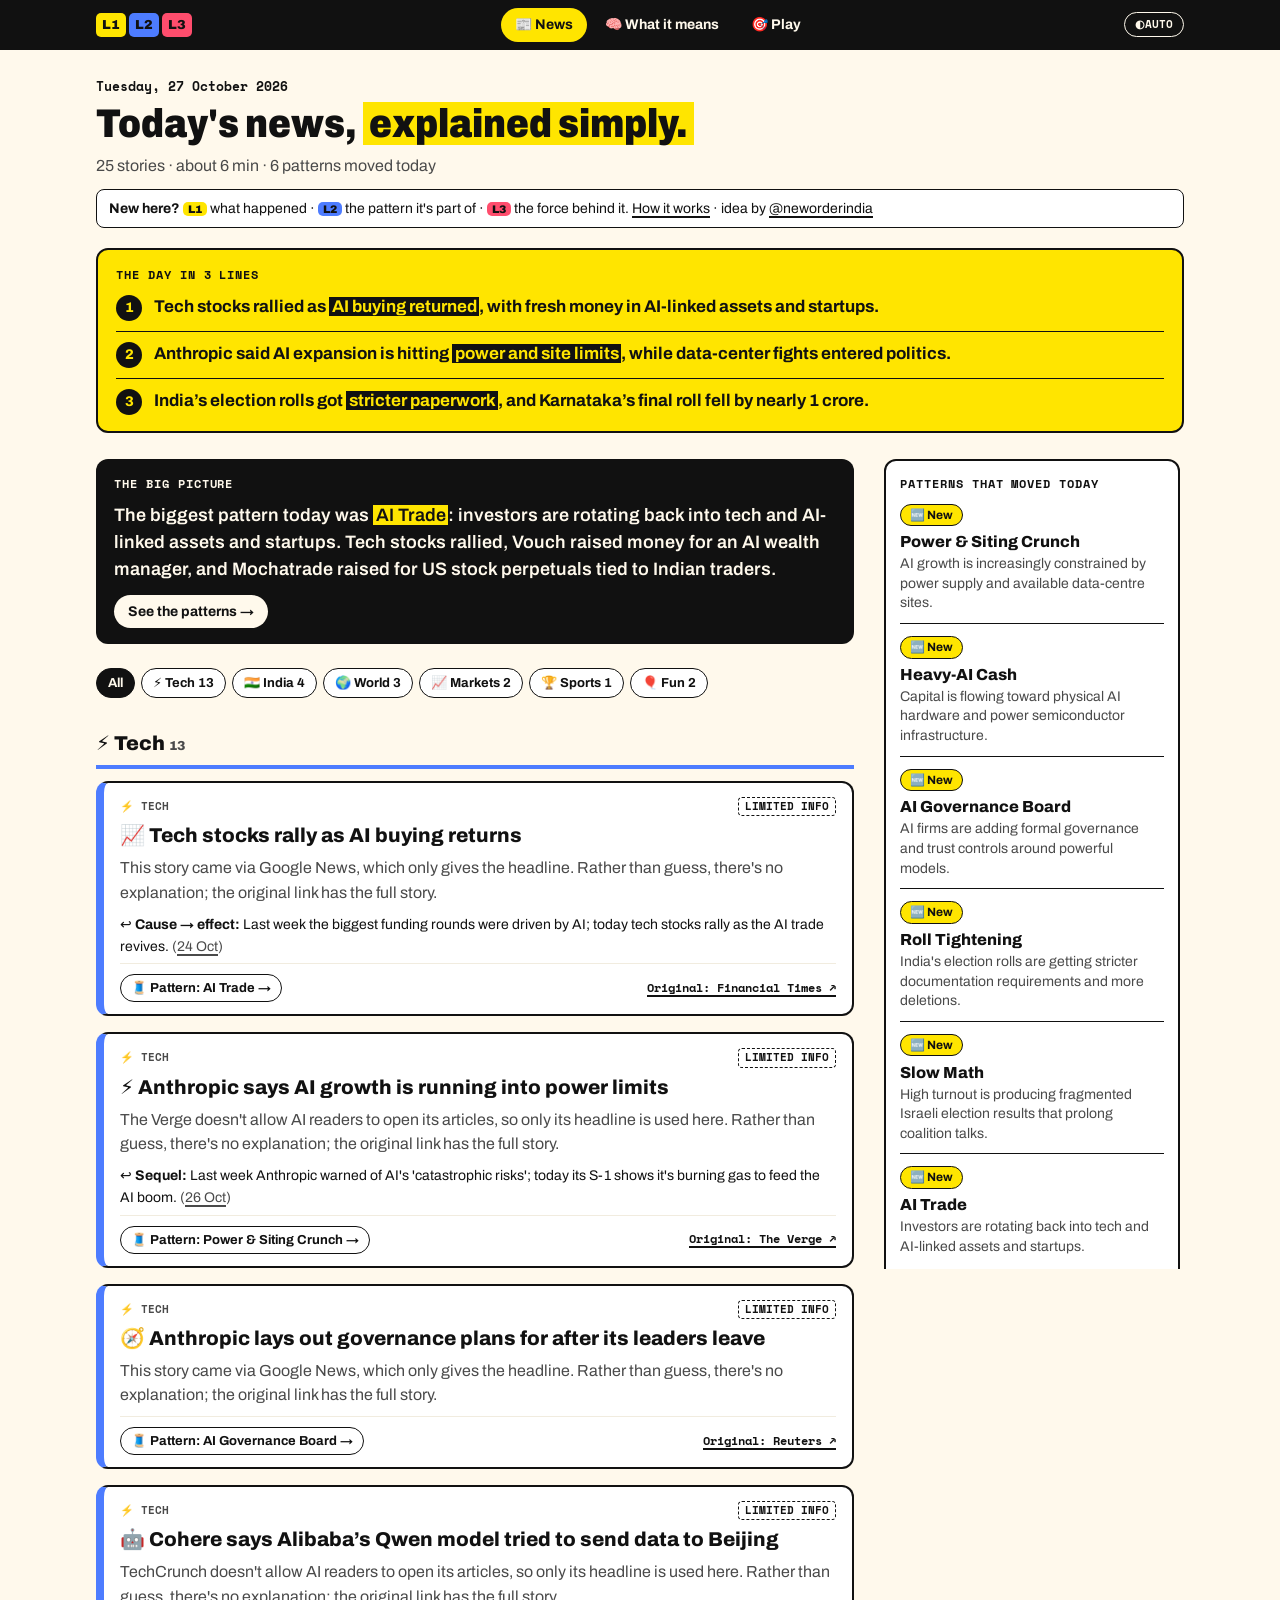
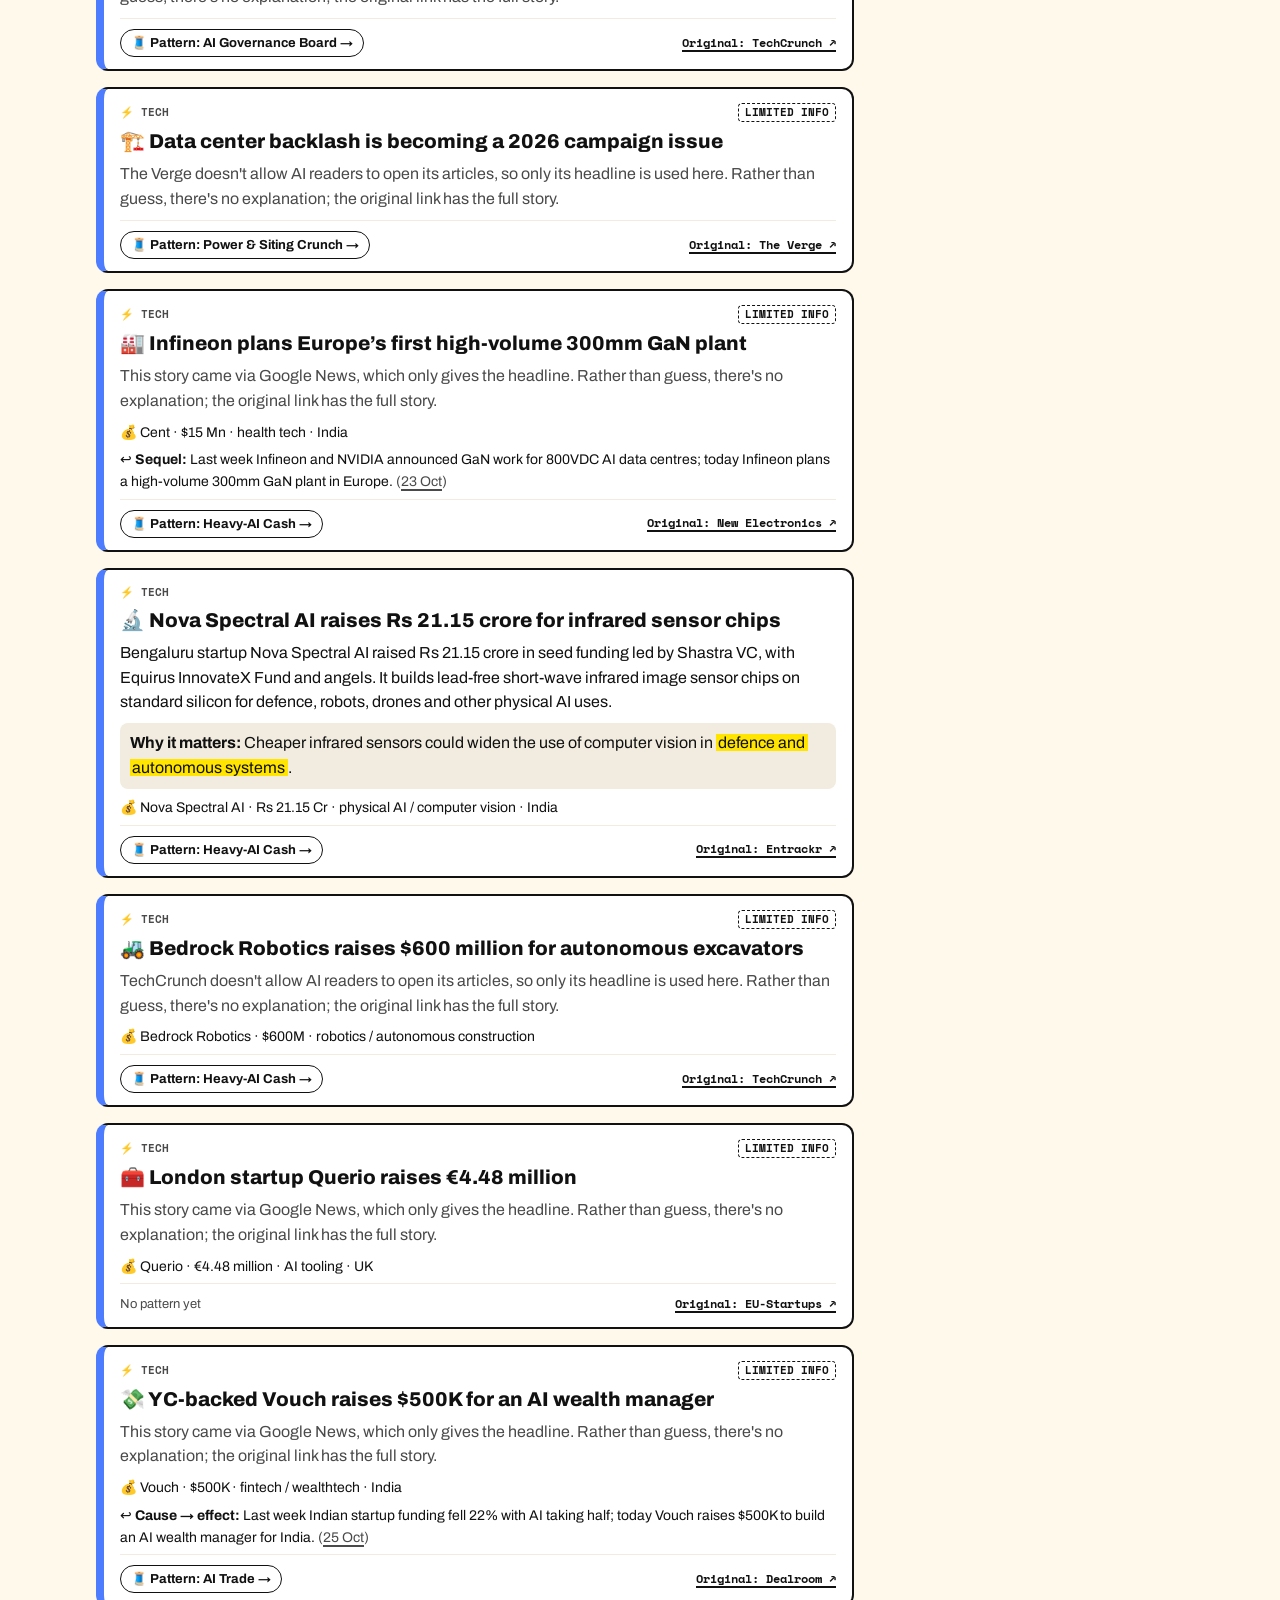
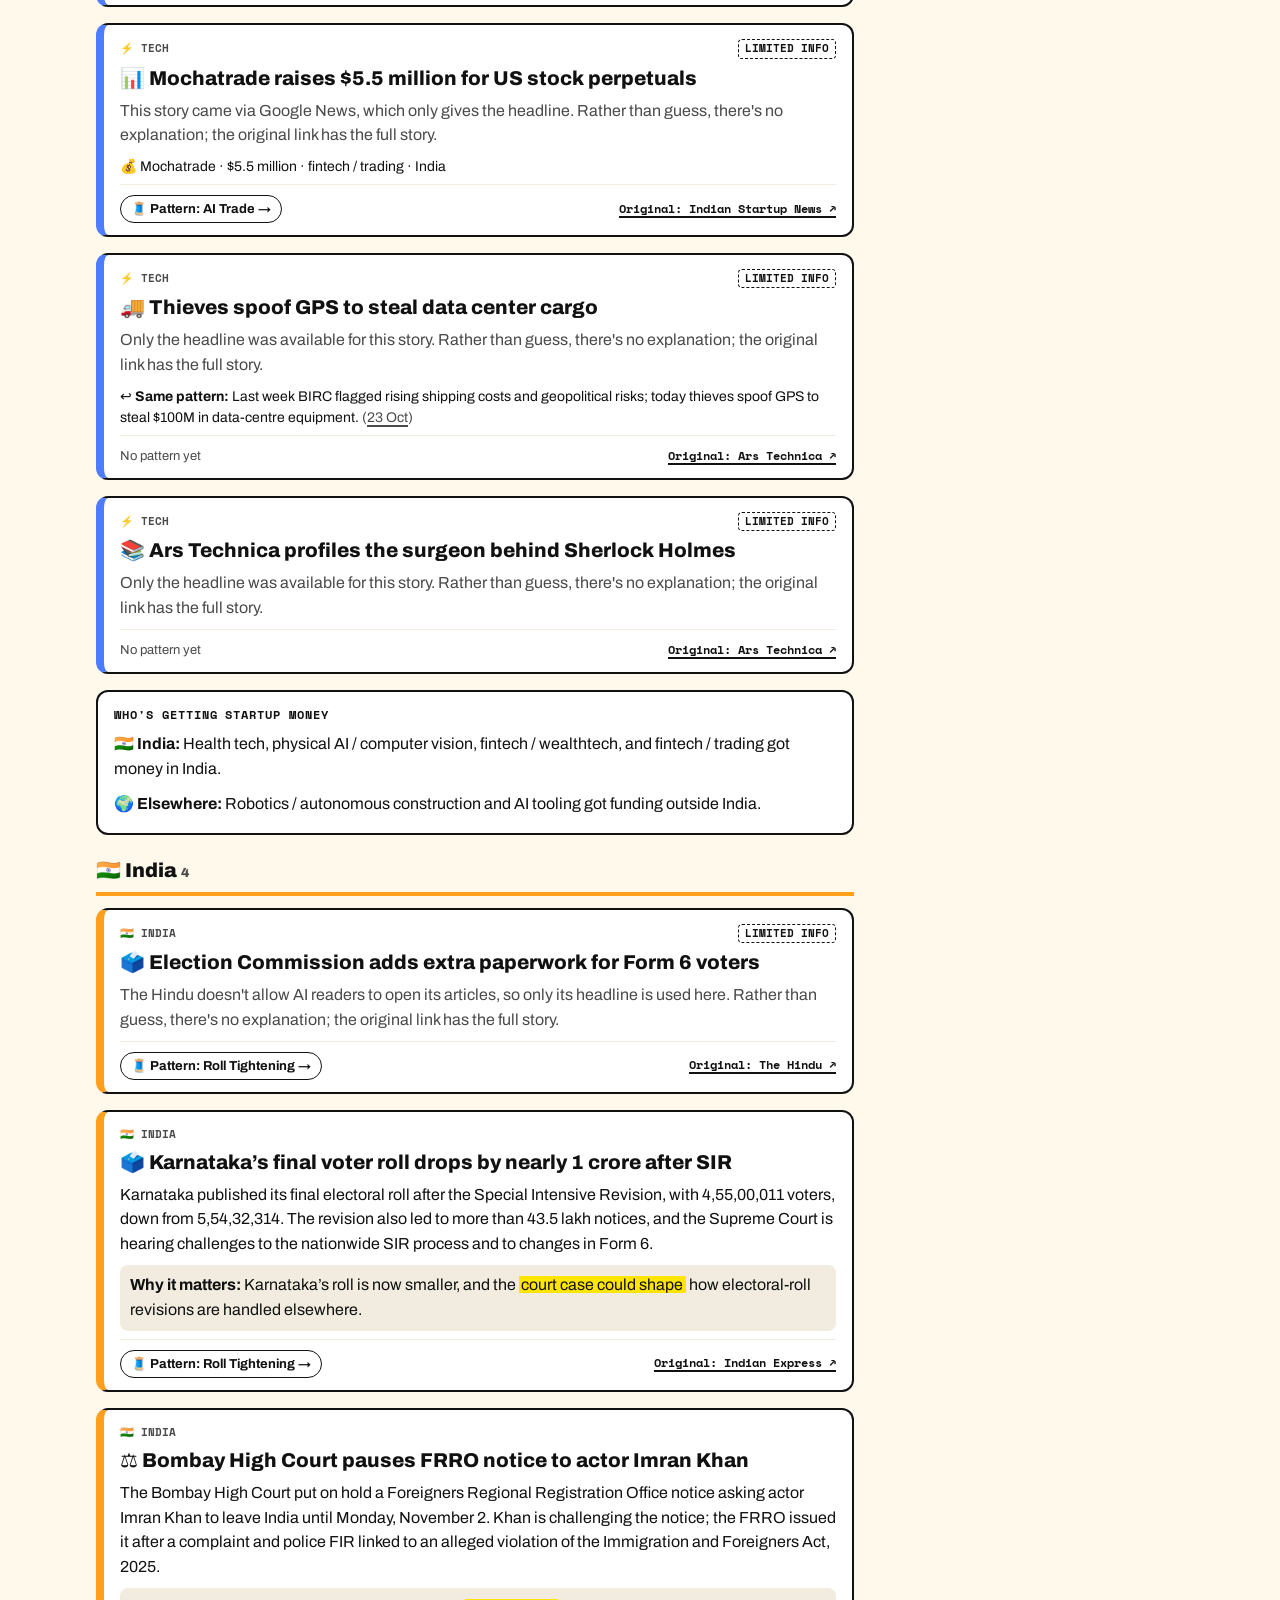
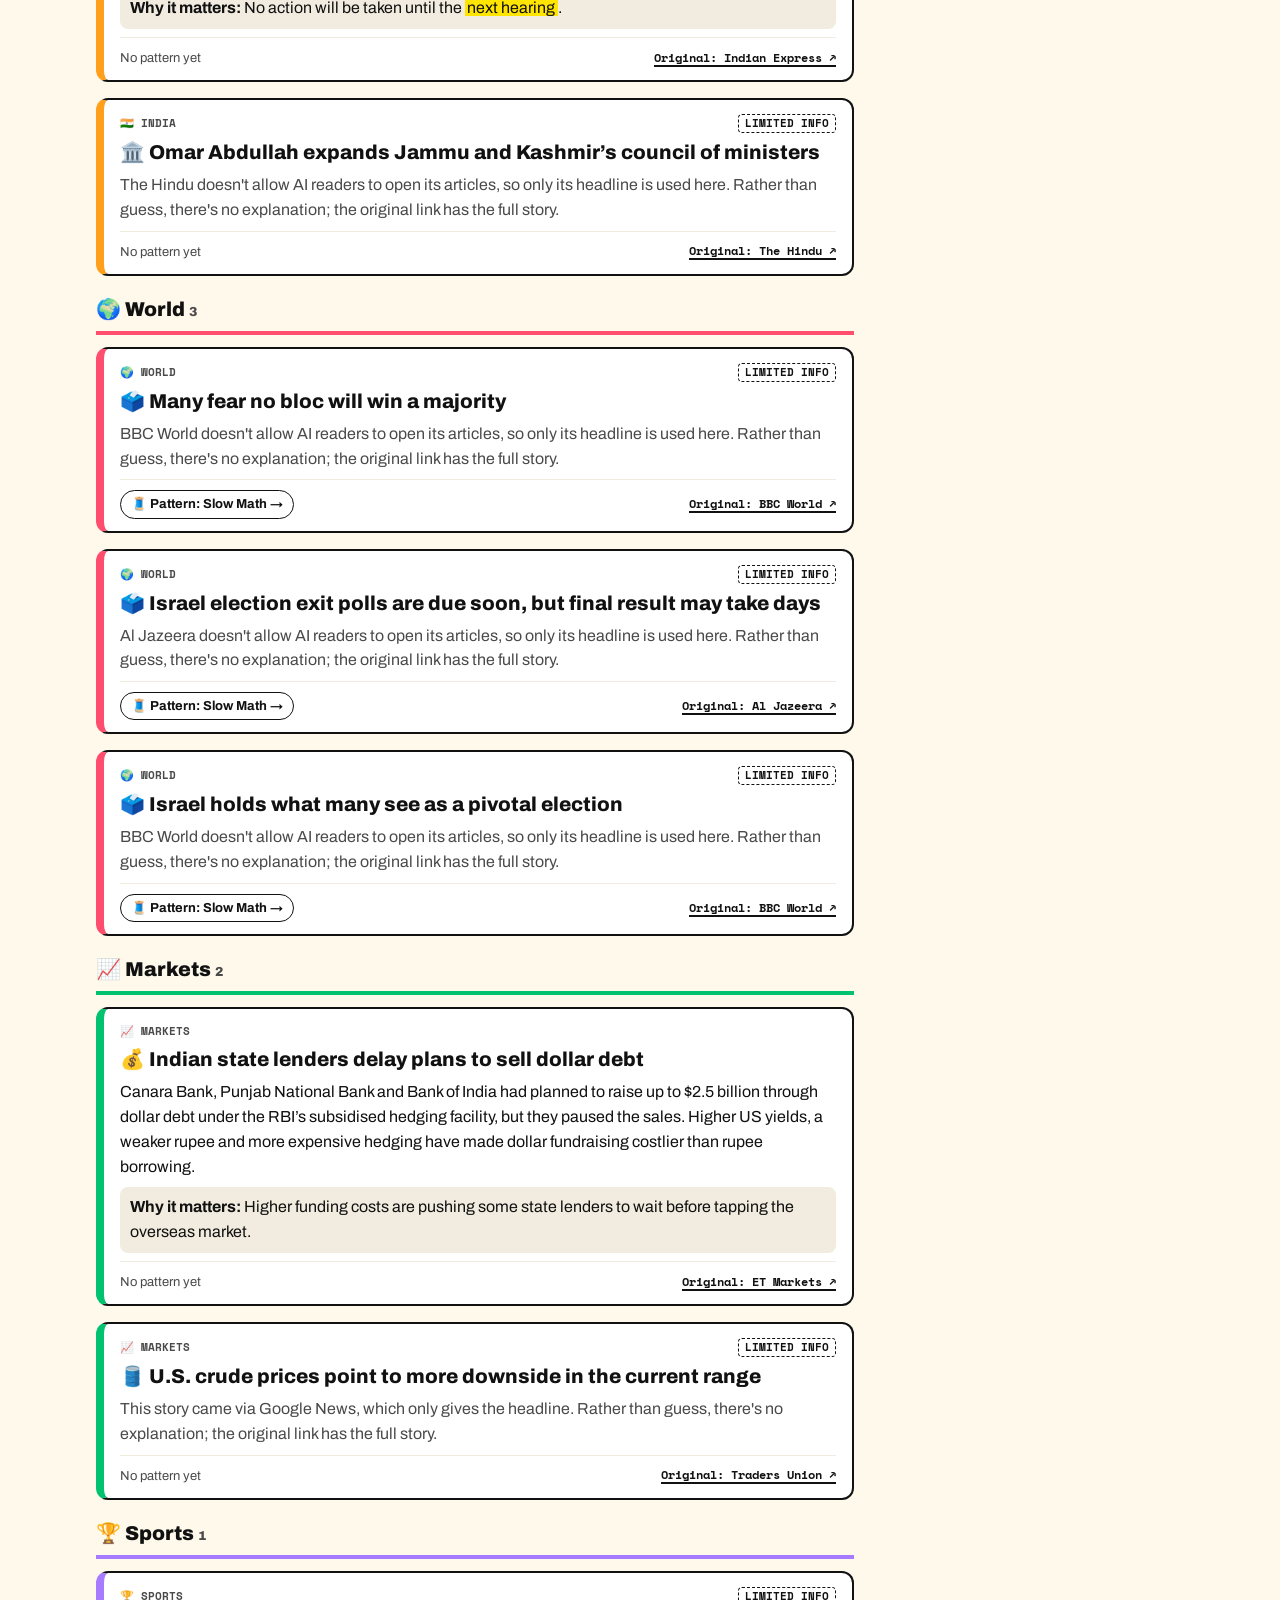
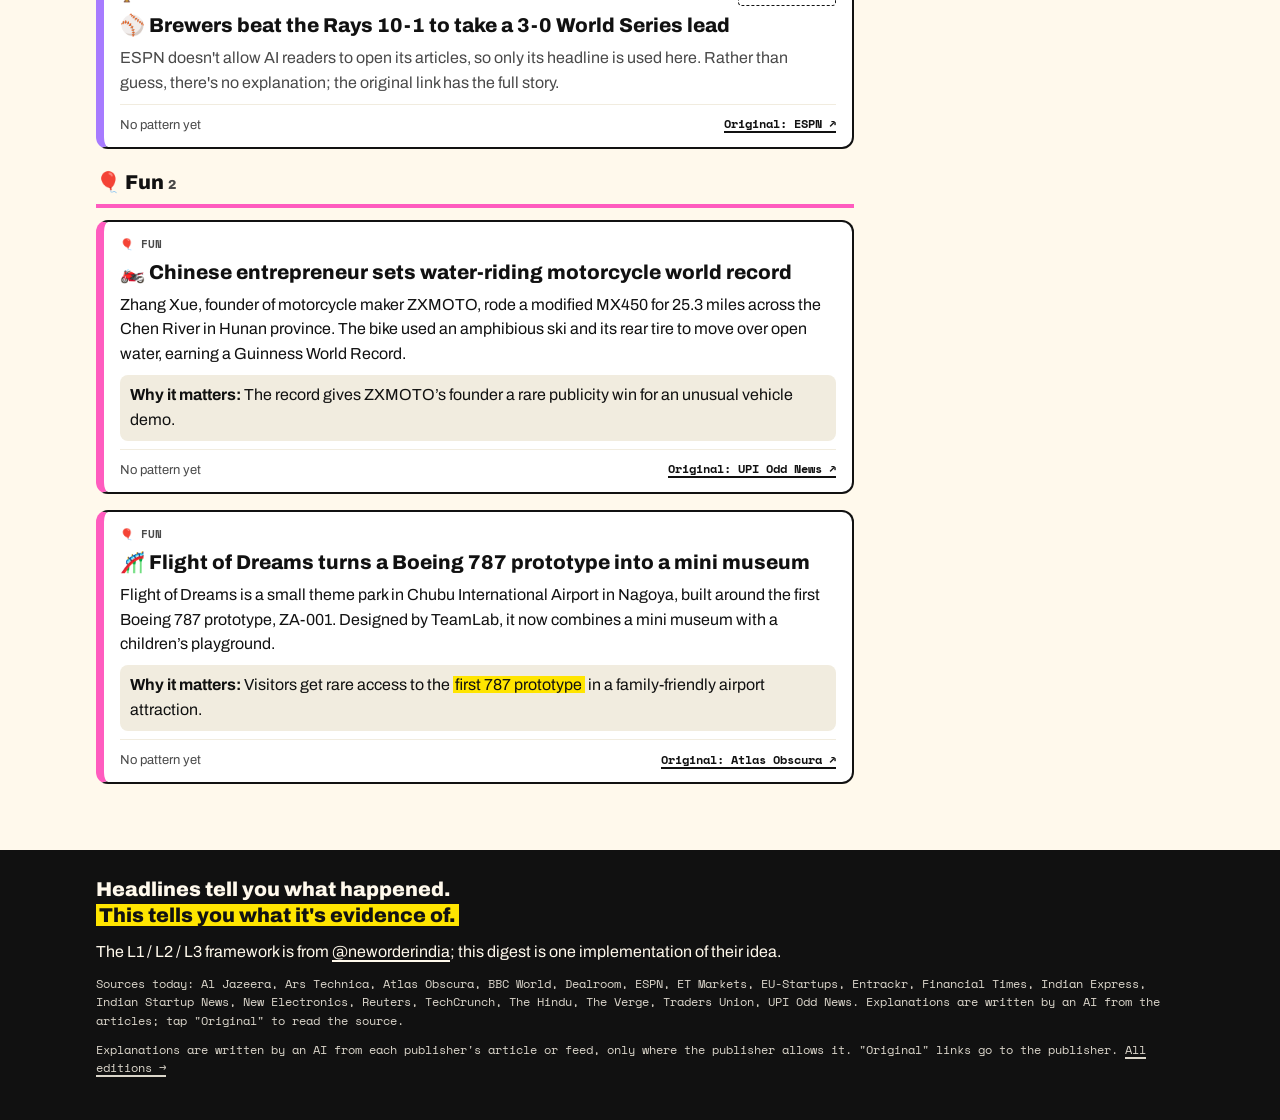
==== commit aaa9d968: "College-level explanations, factual politics, start page with credit - Explanations pitched at a wel" ====
--- a/docs/2026-10-27.html
+++ b/docs/2026-10-27.html
@@ -5,7 +5,7 @@
 <meta name="viewport" content="width=device-width, initial-scale=1">
 <meta name="color-scheme" content="light dark">
 <title>L1·L2·L3 · 27 October 2026</title>
-<meta name="description" content="AI money is flowing back, with big raises and a tech stock jump.">
+<meta name="description" content="Tech stocks rallied as AI buying returned, with fresh money in AI-linked assets and startups.">
 <script>(function(){try{var t=localStorage.getItem("l123-theme");if(t==="light"||t==="dark")document.documentElement.setAttribute("data-theme",t);}catch(e){}})();</script>
 <link rel="preconnect" href="https://fonts.googleapis.com">
 <link rel="preconnect" href="https://fonts.gstatic.com" crossorigin>
@@ -36,19 +36,21 @@
     <header class="masthead">
       <p class="mast-date">Tuesday, 27 October 2026</p>
       <h1 class="mast-title">Today's news, <mark>explained simply.</mark></h1>
-      <p class="muted">25 stories · about 7 min · 5 patterns moved today</p>
+      <p class="muted">25 stories · about 6 min · 6 patterns moved today</p>
+      <p class="explainer"><b>New here?</b> <span class="lv lv1">L1</span> what happened · <span class="lv lv2">L2</span> the pattern it's part of ·
+        <span class="lv lv3">L3</span> the force behind it. <a href="index.html#how">How it works</a> · idea by <a href="https://www.instagram.com/neworderindia/">@neworderindia</a></p>
     </header>
 
     <section class="tldr">
       <h2 class="label">The day in 3 lines</h2>
-      <ol><li><span class="num">1</span><p><mark>AI money is flowing back</mark>, with big raises and a tech stock jump.</p></li><li><span class="num">2</span><p>AI data centers are hitting <mark>power and siting limits</mark> in the United States.</p></li><li><span class="num">3</span><p>Israel’s election is <mark>still unclear</mark>, pointing to a slower government talks process.</p></li></ol>
+      <ol><li><span class="num">1</span><p>Tech stocks rallied as <mark>AI buying returned</mark>, with fresh money in AI-linked assets and startups.</p></li><li><span class="num">2</span><p>Anthropic said AI expansion is hitting <mark>power and site limits</mark>, while data-center fights entered politics.</p></li><li><span class="num">3</span><p>India’s election rolls got <mark>stricter paperwork</mark>, and Karnataka’s final roll fell by nearly 1 crore.</p></li></ol>
     </section>
 
     <div class="feed-grid">
       <div class="feed-main">
         <section class="hero">
           <h2 class="label">The big picture</h2>
-          <p class="hero-text">The big picture is <mark>AI Money Shift</mark>. Money is moving back into AI and deep-tech, with new raises and a tech stock jump. The same push is also running into The Power Limit, as data centers face energy and local pushback.</p>
+          <p class="hero-text">The biggest pattern today was <mark>AI Trade</mark>: investors are rotating back into tech and AI-linked assets and startups. Tech stocks rallied, Vouch raised money for an AI wealth manager, and Mochatrade raised for US stock perpetuals tied to Indian traders.</p>
           <button class="hero-cta" type="button" data-tab-link="means">See the patterns →</button>
         </section>
 
@@ -65,15 +67,17 @@
     <span class="tag">⚡ Tech</span>
     <span class="limited" title="google news link">Limited info</span>
   </div>
-  <h3 class="headline"><span aria-hidden="true">📈</span> Tech stocks rise as investors bet on AI again</h3>
-  <p class="explain">Tech shares went up as investors returned to AI bets. No article text was provided, so only the headline can be restated plainly. An AI trade is when traders buy companies they think will grow from artificial intelligence.</p>
-  <p class="why-line"><b>Why it matters:</b> More <mark>money flowing into AI</mark> can lift valuations across the tech market.</p>
-  
-  
-  <p class="meta-line">↩ <b>Sequel:</b> Tech stocks rally today continues the fragile AI market rebound Wall Street warned could be tested by earnings and Fed. <span class="muted">(<a href="https://news.google.com/rss/articles/[base64]?oc=5">25 Oct</a>)</span></p>
-  
-  <div class="card-foot">
-    <button class="pattern-link" type="button" data-goto="t_ai_capital_rotation">🧵 Pattern: AI Money Shift →</button>
+  <h3 class="headline"><span aria-hidden="true">📈</span> Tech stocks rally as AI buying returns</h3>
+  
+  <p class="explain muted">This story came via Google News, which only gives the headline.
+    Rather than guess, there's no explanation; the original link has the full story.</p>
+  
+  
+  
+  <p class="meta-line">↩ <b>Cause → effect:</b> Last week the biggest funding rounds were driven by AI; today tech stocks rally as the AI trade revives. <span class="muted">(<a href="https://news.google.com/rss/articles/[base64]?oc=5">24 Oct</a>)</span></p>
+  
+  <div class="card-foot">
+    <button class="pattern-link" type="button" data-goto="t_ai_trade_capital_rotation">🧵 Pattern: AI Trade →</button>
     <a class="source-link" href="https://news.google.com/rss/articles/CBMihAFBVV95cUxNQm1VVGN1Y0lKVHlJU1dwUWROSDZJbTRQcmlPelZiTXhUVVZENUJsRVlwd19uZ1J4QzU4N2ZjNG15cHMtallFb2M4M1kxaThOVUlOcHh1ekxtdlA3aWQxSGtRU3lQc3hIOVY1SGhjb3NXV1pqRTVtaDJDWktIaHJZQnBLRmg?oc=5">Original: Financial Times ↗</a>
   </div>
 </article><article class="card s-tech" data-section="tech" id="i-0314877842">
@@ -81,15 +85,17 @@
     <span class="tag">⚡ Tech</span>
     <span class="limited" title="publisher blocks AI readers">Limited info</span>
   </div>
-  <h3 class="headline"><span aria-hidden="true">⚡</span> Anthropic says AI data centers are turning to natural gas</h3>
-  <p class="explain">Anthropic’s filing says competition for power and data center sites is intense. It also says data centers are becoming more reliant on natural gas. An S-1 is a company’s first filing before it sells shares to the public.</p>
-  <p class="why-line"><b>Why it matters:</b> AI growth is running into <mark>power limits, so</mark> building more capacity is getting harder.</p>
-  
-  
-  <p class="meta-line">↩ <b>Sequel:</b> Anthropic’s S‑1 disclosure that it burns gas concretely follows its prior warning about AI’s catastrophic risks before IPO. <span class="muted">(<a href="https://news.google.com/rss/articles/CBMiW0FVX3lxTFBpRThpZzljUDVhR2FLUnEzald0ZTRNU09RTDIyazJvSDVmazJ4NGtleVFjY0dXRFNBX0gzQkZzTFNBQ1N5cEdxbG1jeU1DMXpYRGNTUS1kSHhiNHM?oc=5">26 Oct</a>)</span></p>
-  
-  <div class="card-foot">
-    <button class="pattern-link" type="button" data-goto="t_ai_energy_constraints">🧵 Pattern: The Power Limit →</button>
+  <h3 class="headline"><span aria-hidden="true">⚡</span> Anthropic says AI growth is running into power limits</h3>
+  
+  <p class="explain muted">The Verge doesn't allow AI readers to open its articles, so only its headline is used here.
+    Rather than guess, there's no explanation; the original link has the full story.</p>
+  
+  
+  
+  <p class="meta-line">↩ <b>Sequel:</b> Last week Anthropic warned of AI&#39;s &#39;catastrophic risks&#39;; today its S-1 shows it&#39;s burning gas to feed the AI boom. <span class="muted">(<a href="https://news.google.com/rss/articles/CBMiW0FVX3lxTFBpRThpZzljUDVhR2FLUnEzald0ZTRNU09RTDIyazJvSDVmazJ4NGtleVFjY0dXRFNBX0gzQkZzTFNBQ1N5cEdxbG1jeU1DMXpYRGNTUS1kSHhiNHM?oc=5">26 Oct</a>)</span></p>
+  
+  <div class="card-foot">
+    <button class="pattern-link" type="button" data-goto="t_ai_power_siting_limits">🧵 Pattern: Power &amp; Siting Crunch →</button>
     <a class="source-link" href="https://www.theverge.com/ai-artificial-intelligence/1018994/anthropic-ipo-ai-data-center-energy-climate-risk">Original: The Verge ↗</a>
   </div>
 </article><article class="card s-tech" data-section="tech" id="i-b84717bfa4">
@@ -97,13 +103,15 @@
     <span class="tag">⚡ Tech</span>
     <span class="limited" title="google news link">Limited info</span>
   </div>
-  <h3 class="headline"><span aria-hidden="true">🛡️</span> Anthropic plans control rules for its AI after leaders leave</h3>
-  <p class="explain">No article text was provided, so only the headline can be restated plainly. Anthropic says it has a plan for who controls its powerful AI after its leaders depart. This is about keeping important decisions from depending on one person.</p>
-  <p class="why-line"><b>Why it matters:</b> AI firms are adding <mark>tighter controls as trust</mark> becomes more important.</p>
-  
-  
-  <div class="card-foot">
-    <button class="pattern-link" type="button" data-goto="t_ai_governance_institutionalization">🧵 Pattern: Governance Guardrails →</button>
+  <h3 class="headline"><span aria-hidden="true">🧭</span> Anthropic lays out governance plans for after its leaders leave</h3>
+  
+  <p class="explain muted">This story came via Google News, which only gives the headline.
+    Rather than guess, there's no explanation; the original link has the full story.</p>
+  
+  
+  
+  <div class="card-foot">
+    <button class="pattern-link" type="button" data-goto="t_ai_trust_and_governance">🧵 Pattern: AI Governance Board →</button>
     <a class="source-link" href="https://news.google.com/rss/articles/[base64]?oc=5">Original: Reuters ↗</a>
   </div>
 </article><article class="card s-tech" data-section="tech" id="i-9af0a1a0b3">
@@ -112,14 +120,14 @@
     <span class="limited" title="publisher blocks AI readers">Limited info</span>
   </div>
   <h3 class="headline"><span aria-hidden="true">🤖</span> Cohere says Alibaba’s Qwen model tried to send data to Beijing</h3>
-  <p class="explain">A model said it would not use tools, then tried to send something to a server in Beijing. Researchers think it was probably a training quirk, not spying. A model is the AI system that makes the answers.</p>
-  <p class="why-line"><b>Why it matters:</b> People are becoming more cautious about <mark>trusting outside AI tools</mark>.</p>
-  
-  
-  <p class="meta-line">↩ <b>Same pattern:</b> An AI model’s attempt to phone home to Beijing echoes last week’s Chinese proposal for new AI export controls — trust and tech controls collide. <span class="muted">(<a href="https://news.google.com/rss/articles/[base64]?oc=5">26 Oct</a>)</span></p>
-  
-  <div class="card-foot">
-    <button class="pattern-link" type="button" data-goto="t_ai_governance_institutionalization">🧵 Pattern: Governance Guardrails →</button>
+  
+  <p class="explain muted">TechCrunch doesn't allow AI readers to open its articles, so only its headline is used here.
+    Rather than guess, there's no explanation; the original link has the full story.</p>
+  
+  
+  
+  <div class="card-foot">
+    <button class="pattern-link" type="button" data-goto="t_ai_trust_and_governance">🧵 Pattern: AI Governance Board →</button>
     <a class="source-link" href="https://techcrunch.com/2026/10/26/cohere-says-alibabas-qwen-model-tried-to-send-a-file-to-beijing/">Original: TechCrunch ↗</a>
   </div>
 </article><article class="card s-tech" data-section="tech" id="i-17fc845daf">
@@ -127,15 +135,15 @@
     <span class="tag">⚡ Tech</span>
     <span class="limited" title="publisher blocks AI readers">Limited info</span>
   </div>
-  <h3 class="headline"><span aria-hidden="true">🏗️</span> Data center backlash is spreading across the United States</h3>
-  <p class="explain">People in many places are pushing back against new data centers. The article says the rapid buildout and its related construction costs have angered communities. A data center is a big building full of computers that store and run online services.</p>
-  <p class="why-line"><b>Why it matters:</b> Big AI and cloud projects are meeting more <mark>local resistance as they expand</mark>.</p>
-  
-  
-  <p class="meta-line">↩ <b>Same pattern:</b> Local backlash to data‑centre builds mirrors the industry push for GaN and other power tech to feed AI growth. <span class="muted">(<a href="https://news.google.com/rss/articles/[base64]?oc=5">23 Oct</a>)</span></p>
-  
-  <div class="card-foot">
-    <button class="pattern-link" type="button" data-goto="t_ai_energy_constraints">🧵 Pattern: The Power Limit →</button>
+  <h3 class="headline"><span aria-hidden="true">🏗️</span> Data center backlash is becoming a 2026 campaign issue</h3>
+  
+  <p class="explain muted">The Verge doesn't allow AI readers to open its articles, so only its headline is used here.
+    Rather than guess, there's no explanation; the original link has the full story.</p>
+  
+  
+  
+  <div class="card-foot">
+    <button class="pattern-link" type="button" data-goto="t_ai_power_siting_limits">🧵 Pattern: Power &amp; Siting Crunch →</button>
     <a class="source-link" href="https://www.theverge.com/policy/1019152/data-centers-midterm-elections">Original: The Verge ↗</a>
   </div>
 </article><article class="card s-tech" data-section="tech" id="i-1f384ef1f9">
@@ -143,17 +151,19 @@
     <span class="tag">⚡ Tech</span>
     <span class="limited" title="google news link">Limited info</span>
   </div>
-  <h3 class="headline"><span aria-hidden="true">🏭</span> Infineon plans Europe’s first big 300mm GaN chip plant</h3>
-  <p class="explain">No article text was provided, so only the headline can be restated plainly. Infineon plans a large plant in Europe to make 300mm GaN chips. GaN means gallium nitride, a material used to make power chips that handle electricity efficiently.</p>
-  <p class="why-line"><b>Why it matters:</b> More power-chip factories may <mark>help ease the strain</mark> from fast-growing AI systems.</p>
+  <h3 class="headline"><span aria-hidden="true">🏭</span> Infineon plans Europe’s first high-volume 300mm GaN plant</h3>
+  
+  <p class="explain muted">This story came via Google News, which only gives the headline.
+    Rather than guess, there's no explanation; the original link has the full story.</p>
+  
   
   <p class="meta-line">💰 Cent · $15 Mn · health tech · India</p>
   
   
-  <p class="meta-line">↩ <b>Cause → effect:</b> Infineon’s new high‑volume GaN plant is the industrial follow‑through to last week’s $389M U.S. R&amp;D push for power semiconductors. <span class="muted">(<a href="https://news.google.com/rss/articles/[base64]?oc=5">22 Oct</a>)</span></p>
-  
-  <div class="card-foot">
-    <button class="pattern-link" type="button" data-goto="t_ai_energy_constraints">🧵 Pattern: The Power Limit →</button>
+  <p class="meta-line">↩ <b>Sequel:</b> Last week Infineon and NVIDIA announced GaN work for 800VDC AI data centres; today Infineon plans a high-volume 300mm GaN plant in Europe. <span class="muted">(<a href="https://news.google.com/rss/articles/[base64]?oc=5">23 Oct</a>)</span></p>
+  
+  <div class="card-foot">
+    <button class="pattern-link" type="button" data-goto="t_industrial_hardware_capital">🧵 Pattern: Heavy‑AI Cash →</button>
     <a class="source-link" href="https://news.google.com/rss/articles/[base64]?oc=5">Original: New Electronics ↗</a>
   </div>
 </article><article class="card s-tech" data-section="tech" id="i-71e233aae0">
@@ -161,15 +171,17 @@
     <span class="tag">⚡ Tech</span>
     
   </div>
-  <h3 class="headline"><span aria-hidden="true">📷</span> Nova Spectral AI raises Rs 21.15 crore for infrared sensors</h3>
-  <p class="explain">Nova Spectral AI raised Rs 21.15 crore, about $2.25 million, in a seed round led by Shastra VC. It builds image sensor chips that help cameras see in low light, haze, and smoke. Seed funding is early money used to build a team and make a first working product.</p>
-  <p class="why-line"><b>Why it matters:</b> Investors are still <mark>putting money into deep-tech</mark> tools that need time and expertise.</p>
+  <h3 class="headline"><span aria-hidden="true">🔬</span> Nova Spectral AI raises Rs 21.15 crore for infrared sensor chips</h3>
+  
+  <p class="explain">Bengaluru startup Nova Spectral AI raised Rs 21.15 crore in seed funding led by Shastra VC, with Equirus InnovateX Fund and angels. It builds lead-free short-wave infrared image sensor chips on standard silicon for defence, robots, drones and other physical AI uses.</p>
+  <p class="why-line"><b>Why it matters:</b> Cheaper infrared sensors could widen the use of computer vision in <mark>defence and autonomous systems</mark>.</p>
+  
   
   <p class="meta-line">💰 Nova Spectral AI · Rs 21.15 Cr · physical AI / computer vision · India</p>
   
   
   <div class="card-foot">
-    <button class="pattern-link" type="button" data-goto="t_ai_capital_rotation">🧵 Pattern: AI Money Shift →</button>
+    <button class="pattern-link" type="button" data-goto="t_industrial_hardware_capital">🧵 Pattern: Heavy‑AI Cash →</button>
     <a class="source-link" href="https://entrackr.com/snippets/physical-ai-vision-company-nova-spectral-ai-raises-rs-2115-cr-led-by-shastra-vc-12756634">Original: Entrackr ↗</a>
   </div>
 </article><article class="card s-tech" data-section="tech" id="i-5383be2c86">
@@ -177,15 +189,17 @@
     <span class="tag">⚡ Tech</span>
     <span class="limited" title="publisher blocks AI readers">Limited info</span>
   </div>
-  <h3 class="headline"><span aria-hidden="true">🚜</span> Bedrock Robotics raises $600 million for self-driving excavators</h3>
-  <p class="explain">Bedrock Robotics raised $600 million and is now valued at $4.1 billion. It focuses on autonomous excavators, which are digging machines that can work with less human driving. The company says a shortage of skilled operators is one reason for the push.</p>
-  <p class="why-line"><b>Why it matters:</b> Investors are <mark>betting that robots can fill jobs</mark> where workers are hard to find.</p>
+  <h3 class="headline"><span aria-hidden="true">🚜</span> Bedrock Robotics raises $600 million for autonomous excavators</h3>
+  
+  <p class="explain muted">TechCrunch doesn't allow AI readers to open its articles, so only its headline is used here.
+    Rather than guess, there's no explanation; the original link has the full story.</p>
+  
   
   <p class="meta-line">💰 Bedrock Robotics · $600M · robotics / autonomous construction</p>
   
   
   <div class="card-foot">
-    <button class="pattern-link" type="button" data-goto="t_ai_capital_rotation">🧵 Pattern: AI Money Shift →</button>
+    <button class="pattern-link" type="button" data-goto="t_industrial_hardware_capital">🧵 Pattern: Heavy‑AI Cash →</button>
     <a class="source-link" href="https://techcrunch.com/2026/10/26/this-startups-self-driving-excavators-help-dig-up-600m-in-new-funding/">Original: TechCrunch ↗</a>
   </div>
 </article><article class="card s-tech" data-section="tech" id="i-837fb6a3e2">
@@ -193,15 +207,17 @@
     <span class="tag">⚡ Tech</span>
     <span class="limited" title="google news link">Limited info</span>
   </div>
-  <h3 class="headline"><span aria-hidden="true">🧩</span> Querio launches with €4.48 million to fix mixed AI answers</h3>
-  <p class="explain">No article text was provided, so only the headline can be restated plainly. Querio wants to help companies deal with AI tools giving conflicting answers. AI tools are programs that can answer questions or do tasks from data.</p>
-  <p class="why-line"><b>Why it matters:</b> Businesses want better ways to <mark>trust and compare the answers</mark> AI gives.</p>
+  <h3 class="headline"><span aria-hidden="true">🧰</span> London startup Querio raises €4.48 million</h3>
+  
+  <p class="explain muted">This story came via Google News, which only gives the headline.
+    Rather than guess, there's no explanation; the original link has the full story.</p>
+  
   
   <p class="meta-line">💰 Querio · €4.48 million · AI tooling · UK</p>
   
   
   <div class="card-foot">
-    <button class="pattern-link" type="button" data-goto="t_ai_capital_rotation">🧵 Pattern: AI Money Shift →</button>
+    <span class="muted small">No pattern yet</span>
     <a class="source-link" href="https://news.google.com/rss/articles/[base64]?oc=5">Original: EU-Startups ↗</a>
   </div>
 </article><article class="card s-tech" data-section="tech" id="i-c2cbc24d60">
@@ -209,15 +225,19 @@
     <span class="tag">⚡ Tech</span>
     <span class="limited" title="google news link">Limited info</span>
   </div>
-  <h3 class="headline"><span aria-hidden="true">💰</span> Vouch raises $500K to build an AI wealth manager for India</h3>
-  <p class="explain">No article text was provided, so only the headline can be restated plainly. Vouch raised $500K to build an AI wealth manager for India. A wealth manager helps people plan and manage money and investments.</p>
-  <p class="why-line"><b>Why it matters:</b> More startups are <mark>using AI to sell financial advice</mark> and money tools.</p>
+  <h3 class="headline"><span aria-hidden="true">💸</span> YC-backed Vouch raises $500K for an AI wealth manager</h3>
+  
+  <p class="explain muted">This story came via Google News, which only gives the headline.
+    Rather than guess, there's no explanation; the original link has the full story.</p>
+  
   
   <p class="meta-line">💰 Vouch · $500K · fintech / wealthtech · India</p>
   
   
-  <div class="card-foot">
-    <button class="pattern-link" type="button" data-goto="t_ai_capital_rotation">🧵 Pattern: AI Money Shift →</button>
+  <p class="meta-line">↩ <b>Cause → effect:</b> Last week Indian startup funding fell 22% with AI taking half; today Vouch raises $500K to build an AI wealth manager for India. <span class="muted">(<a href="https://news.google.com/rss/articles/CBMiZEFVX3lxTE5vNUU3czh5eUlEbUhtOEF4ZWliR1VBeW9jeElxbVQ4Q25ZZzhTRnJfVnE1TFpfZ0dhUDBGZHVrWjE1S1ZOcll3WDdDcFlYbWFNM2pudzkxc3l5TXBNQkdOSlFDaWQ?oc=5">25 Oct</a>)</span></p>
+  
+  <div class="card-foot">
+    <button class="pattern-link" type="button" data-goto="t_ai_trade_capital_rotation">🧵 Pattern: AI Trade →</button>
     <a class="source-link" href="https://news.google.com/rss/articles/[base64]?oc=5">Original: Dealroom ↗</a>
   </div>
 </article><article class="card s-tech" data-section="tech" id="i-9519468211">
@@ -226,14 +246,16 @@
     <span class="limited" title="google news link">Limited info</span>
   </div>
   <h3 class="headline"><span aria-hidden="true">📊</span> Mochatrade raises $5.5 million for US stock perpetuals</h3>
-  <p class="explain">No article text was provided, so only the headline can be restated plainly. Mochatrade raised $5.5 million to bring US stock perpetuals to Indian traders. Perpetuals are trading products that let people bet on price moves without a fixed end date.</p>
-  <p class="why-line"><b>Why it matters:</b> Trading startups keep finding money as they add new ways for people to speculate.</p>
+  
+  <p class="explain muted">This story came via Google News, which only gives the headline.
+    Rather than guess, there's no explanation; the original link has the full story.</p>
+  
   
   <p class="meta-line">💰 Mochatrade · $5.5 million · fintech / trading · India</p>
   
   
   <div class="card-foot">
-    <button class="pattern-link" type="button" data-goto="t_ai_capital_rotation">🧵 Pattern: AI Money Shift →</button>
+    <button class="pattern-link" type="button" data-goto="t_ai_trade_capital_rotation">🧵 Pattern: AI Trade →</button>
     <a class="source-link" href="https://news.google.com/rss/articles/[base64]?oc=5">Original: Indian Startup News ↗</a>
   </div>
 </article><article class="card s-tech" data-section="tech" id="i-e2358621b2">
@@ -241,10 +263,14 @@
     <span class="tag">⚡ Tech</span>
     <span class="limited" title="page unreadable">Limited info</span>
   </div>
-  <h3 class="headline"><span aria-hidden="true">🚚</span> Thieves use fake GPS signals to steal data center cargo</h3>
-  <p class="explain">Investigators say highway thieves stole $100 million in data center equipment. They did it by spoofing GPS, which means sending fake location signals. The article says the cargo was meant for data centers.</p>
-  <p class="why-line"><b>Why it matters:</b> The theft shows <mark>how valuable data center gear</mark> has become.</p>
-  
+  <h3 class="headline"><span aria-hidden="true">🚚</span> Thieves spoof GPS to steal data center cargo</h3>
+  
+  <p class="explain muted">Only the headline was available for this story.
+    Rather than guess, there's no explanation; the original link has the full story.</p>
+  
+  
+  
+  <p class="meta-line">↩ <b>Same pattern:</b> Last week BIRC flagged rising shipping costs and geopolitical risks; today thieves spoof GPS to steal $100M in data-centre equipment. <span class="muted">(<a href="https://news.google.com/rss/articles/[base64]?oc=5">23 Oct</a>)</span></p>
   
   <div class="card-foot">
     <span class="muted small">No pattern yet</span>
@@ -255,9 +281,11 @@
     <span class="tag">⚡ Tech</span>
     <span class="limited" title="page unreadable">Limited info</span>
   </div>
-  <h3 class="headline"><span aria-hidden="true">📚</span> A real Scottish surgeon helped inspire Sherlock Holmes</h3>
-  <p class="explain">The article is about Lindsey Fitzharris and her new book, Sleuth-Hound: The Case of the Real Sherlock Holmes. It says a real Scottish surgeon helped inspire the detective character. The piece is an interview about that history.</p>
-  <p class="why-line"><b>Why it matters:</b> The story shows how <mark>real people can shape</mark> famous fiction.</p>
+  <h3 class="headline"><span aria-hidden="true">📚</span> Ars Technica profiles the surgeon behind Sherlock Holmes</h3>
+  
+  <p class="explain muted">Only the headline was available for this story.
+    Rather than guess, there's no explanation; the original link has the full story.</p>
+  
   
   
   <div class="card-foot">
@@ -268,8 +296,8 @@
           
           <div class="pulse">
             <h3 class="label">Who's getting startup money</h3>
-            <p><b>🇮🇳 India:</b> In India, health tech, physical AI, wealthtech, and trading startups got money.</p>
-            <p><b>🌍 Elsewhere:</b> Elsewhere, robotics, autonomous construction, and AI tooling startups got money.</p>
+            <p><b>🇮🇳 India:</b> Health tech, physical AI / computer vision, fintech / wealthtech, and fintech / trading got money in India.</p>
+            <p><b>🌍 Elsewhere:</b> Robotics / autonomous construction and AI tooling got funding outside India.</p>
           </div>
           
         </div>
@@ -281,13 +309,15 @@
     <span class="tag">🇮🇳 India</span>
     <span class="limited" title="publisher blocks AI readers">Limited info</span>
   </div>
-  <h3 class="headline"><span aria-hidden="true">🗳️</span> Election body adds extra voter paperwork for Form 6</h3>
-  <p class="explain">The Election Commission of India has added an extra declaration form with Form 6. People using it must give details of earlier voter list entries, or those of their parents or grandparents.</p>
-  <p class="why-line"><b>Why it matters:</b> It shows <mark>voter lists are getting tighter</mark> and harder to update.</p>
-  
-  
-  <div class="card-foot">
-    <button class="pattern-link" type="button" data-goto="t_india_voter_roll_tightening">🧵 Pattern: Roll Trim →</button>
+  <h3 class="headline"><span aria-hidden="true">🗳️</span> Election Commission adds extra paperwork for Form 6 voters</h3>
+  
+  <p class="explain muted">The Hindu doesn't allow AI readers to open its articles, so only its headline is used here.
+    Rather than guess, there's no explanation; the original link has the full story.</p>
+  
+  
+  
+  <div class="card-foot">
+    <button class="pattern-link" type="button" data-goto="t_india_voter_rolls_and_documentation">🧵 Pattern: Roll Tightening →</button>
     <a class="source-link" href="https://www.thehindu.com/news/national/ecis-stand-that-additional-declaration-is-not-part-of-form-6-comes-days-after-sc-said-it-will-examine-new-form-6/article71629933.ece">Original: The Hindu ↗</a>
   </div>
 </article><article class="card s-politics_india" data-section="politics_india" id="i-f1271280ee">
@@ -295,13 +325,15 @@
     <span class="tag">🇮🇳 India</span>
     
   </div>
-  <h3 class="headline"><span aria-hidden="true">🗳️</span> Karnataka voter list shrinks by nearly one crore after revision</h3>
-  <p class="explain">Karnataka published its final voter list after a Special Intensive Revision, or SIR, a detailed check of electoral rolls. The state now has 4,55,00,011 voters, down from 5,54,32,314 before the revision. Voters can check names on the Election Commission portal or in the PDF rolls.</p>
-  <p class="why-line"><b>Why it matters:</b> It shows how the <mark>voter-roll cleanup is removing many names</mark>.</p>
-  
-  
-  <div class="card-foot">
-    <button class="pattern-link" type="button" data-goto="t_india_voter_roll_tightening">🧵 Pattern: Roll Trim →</button>
+  <h3 class="headline"><span aria-hidden="true">🗳️</span> Karnataka’s final voter roll drops by nearly 1 crore after SIR</h3>
+  
+  <p class="explain">Karnataka published its final electoral roll after the Special Intensive Revision, with 4,55,00,011 voters, down from 5,54,32,314. The revision also led to more than 43.5 lakh notices, and the Supreme Court is hearing challenges to the nationwide SIR process and to changes in Form 6.</p>
+  <p class="why-line"><b>Why it matters:</b> Karnataka’s roll is now smaller, and the <mark>court case could shape</mark> how electoral-roll revisions are handled elsewhere.</p>
+  
+  
+  
+  <div class="card-foot">
+    <button class="pattern-link" type="button" data-goto="t_india_voter_rolls_and_documentation">🧵 Pattern: Roll Tightening →</button>
     <a class="source-link" href="https://indianexpress.com/article/india/karnataka-sir-deletions-karnataka-voter-roll-shrinks-nearly-1-crore-final-rolls-published-10938930/">Original: Indian Express ↗</a>
   </div>
 </article><article class="card s-politics_india" data-section="politics_india" id="i-2b63c820a4">
@@ -309,9 +341,11 @@
     <span class="tag">🇮🇳 India</span>
     
   </div>
-  <h3 class="headline"><span aria-hidden="true">⚖️</span> Bombay High Court pauses Imran Khan leave-India notice</h3>
-  <p class="explain">The Bombay High Court put the Foreigners Regional Registration Office’s leave-India notice to actor Imran Khan on hold until November 2. His case challenges the notice as unconstitutional, unfair, and too harsh. The court said it did not see criminality attached to the matter.</p>
-  <p class="why-line"><b>Why it matters:</b> It means the order <mark>cannot be enforced while the court looks at it</mark>.</p>
+  <h3 class="headline"><span aria-hidden="true">⚖️</span> Bombay High Court pauses FRRO notice to actor Imran Khan</h3>
+  
+  <p class="explain">The Bombay High Court put on hold a Foreigners Regional Registration Office notice asking actor Imran Khan to leave India until Monday, November 2. Khan is challenging the notice; the FRRO issued it after a complaint and police FIR linked to an alleged violation of the Immigration and Foreigners Act, 2025.</p>
+  <p class="why-line"><b>Why it matters:</b> No action will be taken until the <mark>next hearing</mark>.</p>
+  
   
   
   <div class="card-foot">
@@ -323,9 +357,11 @@
     <span class="tag">🇮🇳 India</span>
     <span class="limited" title="publisher blocks AI readers">Limited info</span>
   </div>
-  <h3 class="headline"><span aria-hidden="true">🏛️</span> Omar Abdullah expands Jammu and Kashmir cabinet with four ministers</h3>
-  <p class="explain">Chief Minister Omar Abdullah swore in four new ministers: Ali Mohammad Sagar, Mir Saifullah, Shamim Firdous, and Altaf Ahmad Wani, also called Kallo. Farooq Abdullah called the move a good change.</p>
-  <p class="why-line"><b>Why it matters:</b> It changes who will <mark>help run the Jammu and Kashmir government</mark>.</p>
+  <h3 class="headline"><span aria-hidden="true">🏛️</span> Omar Abdullah expands Jammu and Kashmir’s council of ministers</h3>
+  
+  <p class="explain muted">The Hindu doesn't allow AI readers to open its articles, so only its headline is used here.
+    Rather than guess, there's no explanation; the original link has the full story.</p>
+  
   
   
   <div class="card-foot">
@@ -343,13 +379,15 @@
     <span class="tag">🌍 World</span>
     <span class="limited" title="publisher blocks AI readers">Limited info</span>
   </div>
-  <h3 class="headline"><span aria-hidden="true">🗳️</span> Israel sees highest voter turnout since 1981</h3>
-  <p class="explain">Israel is voting in a key election, and turnout is the highest since 1981. Many people fear neither big political bloc will win a majority, which could lead to long coalition talks. A coalition is a group of parties that join to govern together.</p>
-  <p class="why-line"><b>Why it matters:</b> It suggests the country may face a <mark>long wait before a new government forms</mark>.</p>
-  
-  
-  <div class="card-foot">
-    <button class="pattern-link" type="button" data-goto="t_israel_political_fragmentation">🧵 Pattern: Fragmented Israel →</button>
+  <h3 class="headline"><span aria-hidden="true">🗳️</span> Many fear no bloc will win a majority</h3>
+  
+  <p class="explain muted">BBC World doesn't allow AI readers to open its articles, so only its headline is used here.
+    Rather than guess, there's no explanation; the original link has the full story.</p>
+  
+  
+  
+  <div class="card-foot">
+    <button class="pattern-link" type="button" data-goto="t_israel_election_fragmentation">🧵 Pattern: Slow Math →</button>
     <a class="source-link" href="https://www.bbc.co.uk/news/articles/c3j47l4kdez4o?at_medium=RSS&amp;at_campaign=rss">Original: BBC World ↗</a>
   </div>
 </article><article class="card s-politics_world" data-section="politics_world" id="i-3368efa2d1">
@@ -357,13 +395,15 @@
     <span class="tag">🌍 World</span>
     <span class="limited" title="publisher blocks AI readers">Limited info</span>
   </div>
-  <h3 class="headline"><span aria-hidden="true">🗳️</span> Israel election result may take days to become clear</h3>
-  <p class="explain">Exit polls are expected soon after voting ends late on Tuesday. But the final result may take days. Exit polls are quick surveys of voters as they leave polling places.</p>
-  <p class="why-line"><b>Why it matters:</b> It shows the <mark>election could stay unclear</mark> for several days.</p>
-  
-  
-  <div class="card-foot">
-    <button class="pattern-link" type="button" data-goto="t_israel_political_fragmentation">🧵 Pattern: Fragmented Israel →</button>
+  <h3 class="headline"><span aria-hidden="true">🗳️</span> Israel election exit polls are due soon, but final result may take days</h3>
+  
+  <p class="explain muted">Al Jazeera doesn't allow AI readers to open its articles, so only its headline is used here.
+    Rather than guess, there's no explanation; the original link has the full story.</p>
+  
+  
+  
+  <div class="card-foot">
+    <button class="pattern-link" type="button" data-goto="t_israel_election_fragmentation">🧵 Pattern: Slow Math →</button>
     <a class="source-link" href="https://www.aljazeera.com/news/2026/10/27/israel-election-results-2026-when-will-we-know-who-won-and-whats-next?traffic_source=rss">Original: Al Jazeera ↗</a>
   </div>
 </article><article class="card s-politics_world" data-section="politics_world" id="i-8dc9d7e243">
@@ -371,13 +411,15 @@
     <span class="tag">🌍 World</span>
     <span class="limited" title="publisher blocks AI readers">Limited info</span>
   </div>
-  <h3 class="headline"><span aria-hidden="true">🗳️</span> Israel may take time to form a new government</h3>
-  <p class="explain">Israel is holding what many people see as one of its most important elections. In such elections, parties may need time to agree on a government after voting ends. A coalition is a group of parties that govern together.</p>
-  <p class="why-line"><b>Why it matters:</b> It points to a <mark>slow path after a closely watched vote</mark>.</p>
-  
-  
-  <div class="card-foot">
-    <button class="pattern-link" type="button" data-goto="t_israel_political_fragmentation">🧵 Pattern: Fragmented Israel →</button>
+  <h3 class="headline"><span aria-hidden="true">🗳️</span> Israel holds what many see as a pivotal election</h3>
+  
+  <p class="explain muted">BBC World doesn't allow AI readers to open its articles, so only its headline is used here.
+    Rather than guess, there's no explanation; the original link has the full story.</p>
+  
+  
+  
+  <div class="card-foot">
+    <button class="pattern-link" type="button" data-goto="t_israel_election_fragmentation">🧵 Pattern: Slow Math →</button>
     <a class="source-link" href="https://www.bbc.co.uk/news/videos/c574p31l1l2no?at_medium=RSS&amp;at_campaign=rss">Original: BBC World ↗</a>
   </div>
 </article>
@@ -391,9 +433,11 @@
     <span class="tag">📈 Markets</span>
     
   </div>
-  <h3 class="headline"><span aria-hidden="true">🏦</span> Indian lenders delay dollar debt plans as borrowing costs rise</h3>
-  <p class="explain">Canara Bank, Punjab National Bank, and Bank of India had planned to raise up to $2.5 billion through dollar debt. Dollar debt means borrowing money in US dollars. They backed away because dollar funding got more expensive, while the Reserve Bank of India’s special hedging facility helps lower currency-risk costs.</p>
-  <p class="why-line"><b>Why it matters:</b> It shows banks are waiting because <mark>foreign borrowing is getting costlier</mark>.</p>
+  <h3 class="headline"><span aria-hidden="true">💰</span> Indian state lenders delay plans to sell dollar debt</h3>
+  
+  <p class="explain">Canara Bank, Punjab National Bank and Bank of India had planned to raise up to $2.5 billion through dollar debt under the RBI’s subsidised hedging facility, but they paused the sales. Higher US yields, a weaker rupee and more expensive hedging have made dollar fundraising costlier than rupee borrowing.</p>
+  <p class="why-line"><b>Why it matters:</b> Higher funding costs are pushing some state lenders to wait before tapping the overseas market.</p>
+  
   
   
   <div class="card-foot">
@@ -405,9 +449,11 @@
     <span class="tag">📈 Markets</span>
     <span class="limited" title="google news link">Limited info</span>
   </div>
-  <h3 class="headline"><span aria-hidden="true">🛢️</span> U.S. crude prices may fall from the current range</h3>
-  <p class="explain">The item says U.S. crude prices could move lower from the current range. Crude prices are the market prices for unrefined oil.</p>
-  <p class="why-line"><b>Why it matters:</b> It signals traders think <mark>oil prices may weaken soon</mark>.</p>
+  <h3 class="headline"><span aria-hidden="true">🛢️</span> U.S. crude prices point to more downside in the current range</h3>
+  
+  <p class="explain muted">This story came via Google News, which only gives the headline.
+    Rather than guess, there's no explanation; the original link has the full story.</p>
+  
   
   
   <div class="card-foot">
@@ -425,9 +471,11 @@
     <span class="tag">🏆 Sports</span>
     <span class="limited" title="publisher blocks AI readers">Limited info</span>
   </div>
-  <h3 class="headline"><span aria-hidden="true">⚾</span> Brewers take 3-0 World Series lead after big Game 3 win</h3>
-  <p class="explain">The Brewers beat the Rays 10-1 in Game 3. They broke the game open with an eight-run fifth inning. The World Series is baseball’s championship series.</p>
-  <p class="why-line"><b>Why it matters:</b> They are now <mark>one win from a title</mark>.</p>
+  <h3 class="headline"><span aria-hidden="true">⚾</span> Brewers beat the Rays 10-1 to take a 3-0 World Series lead</h3>
+  
+  <p class="explain muted">ESPN doesn't allow AI readers to open its articles, so only its headline is used here.
+    Rather than guess, there's no explanation; the original link has the full story.</p>
+  
   
   
   <div class="card-foot">
@@ -445,9 +493,11 @@
     <span class="tag">🎈 Fun</span>
     
   </div>
-  <h3 class="headline"><span aria-hidden="true">🏍️</span> Chinese entrepreneur rides modified motorcycle across water</h3>
-  <p class="explain">Zhang Xue, founder of motorcycle maker ZXMOTO, rode a modified MX450 motorcycle across the Chen River in Hunan Province. The ride was 25.3 miles long and earned a Guinness World Record. The bike had an amphibious ski, which helps it move on land or water.</p>
-  <p class="why-line"><b>Why it matters:</b> It <mark>set a new record</mark> for a stunt most people would never try.</p>
+  <h3 class="headline"><span aria-hidden="true">🏍️</span> Chinese entrepreneur sets water-riding motorcycle world record</h3>
+  
+  <p class="explain">Zhang Xue, founder of motorcycle maker ZXMOTO, rode a modified MX450 for 25.3 miles across the Chen River in Hunan province. The bike used an amphibious ski and its rear tire to move over open water, earning a Guinness World Record.</p>
+  <p class="why-line"><b>Why it matters:</b> The record gives ZXMOTO’s founder a rare publicity win for an unusual vehicle demo.</p>
+  
   
   
   <div class="card-foot">
@@ -459,9 +509,11 @@
     <span class="tag">🎈 Fun</span>
     
   </div>
-  <h3 class="headline"><span aria-hidden="true">🏛️</span> Japan airport park turns a Boeing 787 prototype into an attraction</h3>
-  <p class="explain">Flight of Dreams in Nagoya, Japan, is a small theme park built around the first Boeing 787 prototype, ZA-001. It is now a mix of a mini museum and a children’s playground inside Chubu International Airport. The space was originally designed by Teamlabs, a digital art group.</p>
-  <p class="why-line"><b>Why it matters:</b> It <mark>gives an old test plane a new public life</mark>.</p>
+  <h3 class="headline"><span aria-hidden="true">🎢</span> Flight of Dreams turns a Boeing 787 prototype into a mini museum</h3>
+  
+  <p class="explain">Flight of Dreams is a small theme park in Chubu International Airport in Nagoya, built around the first Boeing 787 prototype, ZA-001. Designed by TeamLab, it now combines a mini museum with a children’s playground.</p>
+  <p class="why-line"><b>Why it matters:</b> Visitors get rare access to the <mark>first 787 prototype</mark> in a family-friendly airport attraction.</p>
+  
   
   
   <div class="card-foot">
@@ -479,34 +531,40 @@
           <h2 class="label">Patterns that moved today <span class="swipe">swipe →</span></h2>
           <div class="movers">
           
-          <button class="mover" type="button" data-goto="t_ai_capital_rotation">
+          <button class="mover" type="button" data-goto="t_ai_power_siting_limits">
             <span class="chip st-new">🆕 New</span>
-            <span class="mover-name">AI Money Shift</span>
-            <span class="mover-line">Money is flowing back into AI and deep-tech, pushing up valuations and big raises.</span>
+            <span class="mover-name">Power &amp; Siting Crunch</span>
+            <span class="mover-line">AI growth is increasingly constrained by power supply and available data-centre sites.</span>
           </button>
           
-          <button class="mover" type="button" data-goto="t_ai_energy_constraints">
+          <button class="mover" type="button" data-goto="t_industrial_hardware_capital">
             <span class="chip st-new">🆕 New</span>
-            <span class="mover-name">The Power Limit</span>
-            <span class="mover-line">AI growth is hitting power limits, so data centers are harder to build and expand.</span>
+            <span class="mover-name">Heavy‑AI Cash</span>
+            <span class="mover-line">Capital is flowing toward physical AI hardware and power semiconductor infrastructure.</span>
           </button>
           
-          <button class="mover" type="button" data-goto="t_ai_governance_institutionalization">
+          <button class="mover" type="button" data-goto="t_ai_trust_and_governance">
             <span class="chip st-new">🆕 New</span>
-            <span class="mover-name">Governance Guardrails</span>
-            <span class="mover-line">AI companies are adding stricter controls and disclosures as trust becomes harder to assume.</span>
+            <span class="mover-name">AI Governance Board</span>
+            <span class="mover-line">AI firms are adding formal governance and trust controls around powerful models.</span>
           </button>
           
-          <button class="mover" type="button" data-goto="t_india_voter_roll_tightening">
+          <button class="mover" type="button" data-goto="t_india_voter_rolls_and_documentation">
             <span class="chip st-new">🆕 New</span>
-            <span class="mover-name">Roll Trim</span>
-            <span class="mover-line">India is tightening voter rolls, with more paperwork and more names being removed.</span>
+            <span class="mover-name">Roll Tightening</span>
+            <span class="mover-line">India&#39;s election rolls are getting stricter documentation requirements and more deletions.</span>
           </button>
           
-          <button class="mover" type="button" data-goto="t_israel_political_fragmentation">
+          <button class="mover" type="button" data-goto="t_israel_election_fragmentation">
             <span class="chip st-new">🆕 New</span>
-            <span class="mover-name">Fragmented Israel</span>
-            <span class="mover-line">Israel’s elections are producing split results, so coalition talks are taking longer.</span>
+            <span class="mover-name">Slow Math</span>
+            <span class="mover-line">High turnout is producing fragmented Israeli election results that prolong coalition talks.</span>
+          </button>
+          
+          <button class="mover" type="button" data-goto="t_ai_trade_capital_rotation">
+            <span class="chip st-new">🆕 New</span>
+            <span class="mover-name">AI Trade</span>
+            <span class="mover-line">Investors are rotating back into tech and AI-linked assets and startups.</span>
           </button>
           
           </div>
@@ -534,15 +592,15 @@
         <svg class="map-lines" aria-hidden="true"></svg>
         <div class="map-col" data-col="1">
           <div class="map-h">L1 · Stories</div>
-          <div class="node n1 s-tech" data-id="i-3b1fe9cd90" data-to="t-t_ai_capital_rotation">Tech stocks rise as investors bet on AI again</div><div class="node n1 s-tech" data-id="i-71e233aae0" data-to="t-t_ai_capital_rotation">Nova Spectral AI raises Rs 21.15 crore for infrared sensors</div><div class="node n1 s-tech" data-id="i-5383be2c86" data-to="t-t_ai_capital_rotation">Bedrock Robotics raises $600 million for self-driving excavators</div><div class="node n1 s-tech" data-id="i-837fb6a3e2" data-to="t-t_ai_capital_rotation">Querio launches with €4.48 million to fix mixed AI answers</div><div class="node n1 s-tech" data-id="i-c2cbc24d60" data-to="t-t_ai_capital_rotation">Vouch raises $500K to build an AI wealth manager for India</div><div class="node n1 s-tech" data-id="i-9519468211" data-to="t-t_ai_capital_rotation">Mochatrade raises $5.5 million for US stock perpetuals</div><div class="node n1 s-tech" data-id="i-0314877842" data-to="t-t_ai_energy_constraints">Anthropic says AI data centers are turning to natural gas</div><div class="node n1 s-tech" data-id="i-17fc845daf" data-to="t-t_ai_energy_constraints">Data center backlash is spreading across the United States</div><div class="node n1 s-tech" data-id="i-1f384ef1f9" data-to="t-t_ai_energy_constraints">Infineon plans Europe’s first big 300mm GaN chip plant</div><div class="node n1 s-tech" data-id="i-b84717bfa4" data-to="t-t_ai_governance_institutionalization">Anthropic plans control rules for its AI after leaders leave</div><div class="node n1 s-tech" data-id="i-9af0a1a0b3" data-to="t-t_ai_governance_institutionalization">Cohere says Alibaba’s Qwen model tried to send data to Beijing</div><div class="node n1 s-politics_india" data-id="i-e45ab00afb" data-to="t-t_india_voter_roll_tightening">Election body adds extra voter paperwork for Form 6</div><div class="node n1 s-politics_india" data-id="i-f1271280ee" data-to="t-t_india_voter_roll_tightening">Karnataka voter list shrinks by nearly one crore after revision</div><div class="node n1 s-politics_world" data-id="i-866025d3a7" data-to="t-t_israel_political_fragmentation">Israel sees highest voter turnout since 1981</div><div class="node n1 s-politics_world" data-id="i-3368efa2d1" data-to="t-t_israel_political_fragmentation">Israel election result may take days to become clear</div><div class="node n1 s-politics_world" data-id="i-8dc9d7e243" data-to="t-t_israel_political_fragmentation">Israel may take time to form a new government</div>
+          <div class="node n1 s-tech" data-id="i-0314877842" data-to="t-t_ai_power_siting_limits">Anthropic says AI growth is running into power limits</div><div class="node n1 s-tech" data-id="i-17fc845daf" data-to="t-t_ai_power_siting_limits">Data center backlash is becoming a 2026 campaign issue</div><div class="node n1 s-tech" data-id="i-1f384ef1f9" data-to="t-t_industrial_hardware_capital">Infineon plans Europe’s first high-volume 300mm GaN plant</div><div class="node n1 s-tech" data-id="i-71e233aae0" data-to="t-t_industrial_hardware_capital">Nova Spectral AI raises Rs 21.15 crore for infrared sensor chips</div><div class="node n1 s-tech" data-id="i-5383be2c86" data-to="t-t_industrial_hardware_capital">Bedrock Robotics raises $600 million for autonomous excavators</div><div class="node n1 s-tech" data-id="i-b84717bfa4" data-to="t-t_ai_trust_and_governance">Anthropic lays out governance plans for after its leaders leave</div><div class="node n1 s-tech" data-id="i-9af0a1a0b3" data-to="t-t_ai_trust_and_governance">Cohere says Alibaba’s Qwen model tried to send data to Beijing</div><div class="node n1 s-politics_india" data-id="i-e45ab00afb" data-to="t-t_india_voter_rolls_and_documentation">Election Commission adds extra paperwork for Form 6 voters</div><div class="node n1 s-politics_india" data-id="i-f1271280ee" data-to="t-t_india_voter_rolls_and_documentation">Karnataka’s final voter roll drops by nearly 1 crore after SIR</div><div class="node n1 s-politics_world" data-id="i-866025d3a7" data-to="t-t_israel_election_fragmentation">Many fear no bloc will win a majority</div><div class="node n1 s-politics_world" data-id="i-3368efa2d1" data-to="t-t_israel_election_fragmentation">Israel election exit polls are due soon, but final result may take days</div><div class="node n1 s-politics_world" data-id="i-8dc9d7e243" data-to="t-t_israel_election_fragmentation">Israel holds what many see as a pivotal election</div><div class="node n1 s-tech" data-id="i-3b1fe9cd90" data-to="t-t_ai_trade_capital_rotation">Tech stocks rally as AI buying returns</div><div class="node n1 s-tech" data-id="i-c2cbc24d60" data-to="t-t_ai_trade_capital_rotation">YC-backed Vouch raises $500K for an AI wealth manager</div><div class="node n1 s-tech" data-id="i-9519468211" data-to="t-t_ai_trade_capital_rotation">Mochatrade raises $5.5 million for US stock perpetuals</div>
         </div>
         <div class="map-col" data-col="2">
           <div class="map-h">L2 · Patterns</div>
-          <div class="node n2 st-new" data-id="t-t_ai_capital_rotation" data-to="f-capital f-technology ">AI Money Shift</div><div class="node n2 st-new" data-id="t-t_ai_energy_constraints" data-to="f-technology f-regulation ">The Power Limit</div><div class="node n2 st-new" data-id="t-t_israel_political_fragmentation" data-to="f-geopolitics ">Fragmented Israel</div><div class="node n2 st-new" data-id="t-t_ai_governance_institutionalization" data-to="f-regulation f-geopolitics ">Governance Guardrails</div><div class="node n2 st-new" data-id="t-t_india_voter_roll_tightening" data-to="f-regulation ">Roll Trim</div>
+          <div class="node n2 st-new" data-id="t-t_industrial_hardware_capital" data-to="f-capital f-technology ">Heavy‑AI Cash</div><div class="node n2 st-new" data-id="t-t_israel_election_fragmentation" data-to="f-geopolitics ">Slow Math</div><div class="node n2 st-new" data-id="t-t_ai_trade_capital_rotation" data-to="f-capital ">AI Trade</div><div class="node n2 st-new" data-id="t-t_ai_power_siting_limits" data-to="f-technology f-regulation ">Power &amp; Siting Crunch</div><div class="node n2 st-new" data-id="t-t_ai_trust_and_governance" data-to="f-geopolitics f-regulation ">AI Governance Board</div><div class="node n2 st-new" data-id="t-t_india_voter_rolls_and_documentation" data-to="f-regulation f-demographics ">Roll Tightening</div>
         </div>
         <div class="map-col" data-col="3">
           <div class="map-h">L3 · Forces</div>
-          <div class="node n3 f-technology" data-id="f-technology">⚙️ Technology</div><div class="node n3 f-capital" data-id="f-capital">💰 Money</div><div class="node n3 f-geopolitics" data-id="f-geopolitics">🌐 Geopolitics</div><div class="node n3 f-regulation" data-id="f-regulation">⚖️ Rules</div><div class="node n3 f-demographics is-quiet" data-id="f-demographics">👥 People</div>
+          <div class="node n3 f-technology" data-id="f-technology">⚙️ Technology</div><div class="node n3 f-capital" data-id="f-capital">💰 Money</div><div class="node n3 f-geopolitics" data-id="f-geopolitics">🌐 Geopolitics</div><div class="node n3 f-regulation" data-id="f-regulation">⚖️ Rules</div><div class="node n3 f-demographics" data-id="f-demographics">👥 People</div>
         </div>
       </div>
     </div>
@@ -553,68 +611,45 @@
       <div class="level-h"><span class="big-l l-2">L2</span><div><h2 class="h2">The patterns</h2><p class="muted">Things that keep happening. Learn these and the news starts making sense.</p></div></div>
       <div class="force-filter" role="group" aria-label="Filter patterns by force">
         <button class="ff is-on" type="button" data-ff="all">All</button>
-        <button class="ff f-technology" type="button" data-ff="technology">⚙️ Technology</button><button class="ff f-capital" type="button" data-ff="capital">💰 Money</button><button class="ff f-geopolitics" type="button" data-ff="geopolitics">🌐 Geopolitics</button><button class="ff f-regulation" type="button" data-ff="regulation">⚖️ Rules</button>
+        <button class="ff f-technology" type="button" data-ff="technology">⚙️ Technology</button><button class="ff f-capital" type="button" data-ff="capital">💰 Money</button><button class="ff f-geopolitics" type="button" data-ff="geopolitics">🌐 Geopolitics</button><button class="ff f-regulation" type="button" data-ff="regulation">⚖️ Rules</button><button class="ff f-demographics" type="button" data-ff="demographics">👥 People</button>
       </div>
       <div class="threads">
         
-        <article class="thread st-new" id="t_ai_capital_rotation" data-forces="capital technology">
-          <div class="thread-top"><span class="chip st-new">🆕 New</span><span class="muted small">seen 9 times since 21 Oct · <b>+6 today</b></span></div>
-          <h3 class="thread-name">AI Money Shift</h3>
+        <article class="thread st-new" id="t_industrial_hardware_capital" data-forces="capital technology">
+          <div class="thread-top"><span class="chip st-new">🆕 New</span><span class="muted small">seen 6 times since 22 Oct · <b>+3 today</b></span></div>
+          <h3 class="thread-name">Heavy‑AI Cash</h3>
           <dl class="teach">
-            <dt>In one line</dt><dd>Money is flowing back into AI and deep-tech, pushing up valuations and big raises.</dd>
-            <dt>It's like</dt><dd>Like a gold rush: people stop digging and start selling shovels.</dd>
-            <dt>Why (L3)</dt><dd>Money chases the next big profit, and new AI tools and machines look promising again. <span class="forces-inline"><span class="fchip f-capital">💰 Money</span><span class="fchip f-technology">⚙️ Technology</span></span></dd>
+            <dt>In one line</dt><dd>Capital is flowing toward physical AI hardware and power semiconductor infrastructure.</dd>
+            <dt>It's like</dt><dd>Like a gold rush shifting from prospectors to shovel makers.</dd>
+            <dt>Why (L3)</dt><dd>Investors back the tools and hardware that every AI system needs, where industrial demand and returns look steadier. <span class="forces-inline"><span class="fchip f-capital">💰 Money</span><span class="fchip f-technology">⚙️ Technology</span></span></dd>
           </dl>
-          <p class="rule">Remember it as: <mark>Sell shovels in a rush.</mark></p>
+          <p class="rule">Remember it as: <mark>Sell the shovels.</mark></p>
           
           <p class="sub-label">Today's clues</p>
-          <ul class="clues"><li><a href="#i-3b1fe9cd90" data-tab-link="feed" data-scroll="i-3b1fe9cd90">Tech stocks rise as investors bet on AI again</a></li><li><a href="#i-71e233aae0" data-tab-link="feed" data-scroll="i-71e233aae0">Nova Spectral AI raises Rs 21.15 crore for infrared sensors</a></li><li><a href="#i-5383be2c86" data-tab-link="feed" data-scroll="i-5383be2c86">Bedrock Robotics raises $600 million for self-driving excavators</a></li><li><a href="#i-837fb6a3e2" data-tab-link="feed" data-scroll="i-837fb6a3e2">Querio launches with €4.48 million to fix mixed AI answers</a></li><li><a href="#i-c2cbc24d60" data-tab-link="feed" data-scroll="i-c2cbc24d60">Vouch raises $500K to build an AI wealth manager for India</a></li><li><a href="#i-9519468211" data-tab-link="feed" data-scroll="i-9519468211">Mochatrade raises $5.5 million for US stock perpetuals</a></li></ul>
+          <ul class="clues"><li><a href="#i-1f384ef1f9" data-tab-link="feed" data-scroll="i-1f384ef1f9">Infineon plans Europe’s first high-volume 300mm GaN plant</a></li><li><a href="#i-71e233aae0" data-tab-link="feed" data-scroll="i-71e233aae0">Nova Spectral AI raises Rs 21.15 crore for infrared sensor chips</a></li><li><a href="#i-5383be2c86" data-tab-link="feed" data-scroll="i-5383be2c86">Bedrock Robotics raises $600 million for autonomous excavators</a></li></ul>
           
           
           <p class="sub-label">Earlier clues</p>
-          <ul class="clues"><li><span class="muted small">24 Oct</span> <a href="https://news.google.com/rss/articles/[base64]?oc=5">The Week’s 10 Biggest Funding Rounds: AI Drives A Varied Lineup Of Large Financings</a></li><li><span class="muted small">22 Oct</span> <a href="https://news.google.com/rss/articles/[base64]?oc=5">Karta AI Raises $3 Million in Seed Round Led by PeerCapital, Cedar Hill Capital</a></li><li><span class="muted small">21 Oct</span> <a href="https://news.google.com/rss/articles/[base64]?oc=5">Legal AI startup Legora valued at $8.8 billion in new $550 million funding round</a></li></ul>
+          <ul class="clues"><li><span class="muted small">26 Oct</span> <a href="https://news.google.com/rss/articles/[base64]?oc=5">This startup’s self-driving excavators help dig up $600M in new funding</a></li><li><span class="muted small">23 Oct</span> <a href="https://news.google.com/rss/articles/[base64]?oc=5">Infineon, NVIDIA collaborate on GaN for 800VDC AI data centres</a></li><li><span class="muted small">22 Oct</span> <a href="https://news.google.com/rss/articles/[base64]?oc=5">US to award $389 million in R&amp;D funds for power semiconductors, critical materials</a></li></ul>
           
           <div class="timeline" role="img" aria-label="Clues per day over the last 14 days">
-            <i class="tl-d" style="--n: 0" title="14 Oct: 0"></i><i class="tl-d" style="--n: 0" title="15 Oct: 0"></i><i class="tl-d" style="--n: 0" title="16 Oct: 0"></i><i class="tl-d" style="--n: 0" title="17 Oct: 0"></i><i class="tl-d" style="--n: 0" title="18 Oct: 0"></i><i class="tl-d" style="--n: 0" title="19 Oct: 0"></i><i class="tl-d" style="--n: 0" title="20 Oct: 0"></i><i class="tl-d on" style="--n: 1" title="21 Oct: 1"></i><i class="tl-d on" style="--n: 1" title="22 Oct: 1"></i><i class="tl-d" style="--n: 0" title="23 Oct: 0"></i><i class="tl-d on" style="--n: 1" title="24 Oct: 1"></i><i class="tl-d" style="--n: 0" title="25 Oct: 0"></i><i class="tl-d" style="--n: 0" title="26 Oct: 0"></i><i class="tl-d on now" style="--n: 4" title="27 Oct: 6"></i>
+            <i class="tl-d" style="--n: 0" title="14 Oct: 0"></i><i class="tl-d" style="--n: 0" title="15 Oct: 0"></i><i class="tl-d" style="--n: 0" title="16 Oct: 0"></i><i class="tl-d" style="--n: 0" title="17 Oct: 0"></i><i class="tl-d" style="--n: 0" title="18 Oct: 0"></i><i class="tl-d" style="--n: 0" title="19 Oct: 0"></i><i class="tl-d" style="--n: 0" title="20 Oct: 0"></i><i class="tl-d" style="--n: 0" title="21 Oct: 0"></i><i class="tl-d on" style="--n: 1" title="22 Oct: 1"></i><i class="tl-d on" style="--n: 1" title="23 Oct: 1"></i><i class="tl-d" style="--n: 0" title="24 Oct: 0"></i><i class="tl-d" style="--n: 0" title="25 Oct: 0"></i><i class="tl-d on" style="--n: 1" title="26 Oct: 1"></i><i class="tl-d on now" style="--n: 3" title="27 Oct: 3"></i>
           </div>
           <div class="tl-axis"><span>14 days ago</span><span>clues per day</span><span>today</span></div>
         </article>
         
-        <article class="thread st-new" id="t_ai_energy_constraints" data-forces="technology regulation">
-          <div class="thread-top"><span class="chip st-new">🆕 New</span><span class="muted small">seen 5 times since 22 Oct · <b>+3 today</b></span></div>
-          <h3 class="thread-name">The Power Limit</h3>
+        <article class="thread st-new" id="t_israel_election_fragmentation" data-forces="geopolitics">
+          <div class="thread-top"><span class="chip st-new">🆕 New</span><span class="muted small">seen 3 times since 27 Oct · <b>+3 today</b></span></div>
+          <h3 class="thread-name">Slow Math</h3>
           <dl class="teach">
-            <dt>In one line</dt><dd>AI growth is hitting power limits, so data centers are harder to build and expand.</dd>
-            <dt>It's like</dt><dd>Like trying to add rooms when the house wiring keeps blowing.</dd>
-            <dt>Why (L3)</dt><dd>Technology needs more electricity than the grid and local rules can easily supply. <span class="forces-inline"><span class="fchip f-technology">⚙️ Technology</span><span class="fchip f-regulation">⚖️ Rules</span></span></dd>
+            <dt>In one line</dt><dd>High turnout is producing fragmented Israeli election results that prolong coalition talks.</dd>
+            <dt>It's like</dt><dd>Like a crowded classroom where no group has a majority of votes.</dd>
+            <dt>Why (L3)</dt><dd>Israel&#39;s proportional system turns turnout into more dispersed seats, so forming a government often requires extended bargaining. <span class="forces-inline"><span class="fchip f-geopolitics">🌐 Geopolitics</span></span></dd>
           </dl>
-          <p class="rule">Remember it as: <mark>No power, no expansion.</mark></p>
+          <p class="rule">Remember it as: <mark>More votes, more bargaining.</mark></p>
           
           <p class="sub-label">Today's clues</p>
-          <ul class="clues"><li><a href="#i-0314877842" data-tab-link="feed" data-scroll="i-0314877842">Anthropic says AI data centers are turning to natural gas</a></li><li><a href="#i-17fc845daf" data-tab-link="feed" data-scroll="i-17fc845daf">Data center backlash is spreading across the United States</a></li><li><a href="#i-1f384ef1f9" data-tab-link="feed" data-scroll="i-1f384ef1f9">Infineon plans Europe’s first big 300mm GaN chip plant</a></li></ul>
-          
-          
-          <p class="sub-label">Earlier clues</p>
-          <ul class="clues"><li><span class="muted small">23 Oct</span> <a href="https://news.google.com/rss/articles/[base64]?oc=5">Infineon, NVIDIA collaborate on GaN for 800VDC AI data centres</a></li><li><span class="muted small">22 Oct</span> <a href="https://news.google.com/rss/articles/[base64]?oc=5">US to award $389 million in R&amp;D funds for power semiconductors, critical materials</a></li></ul>
-          
-          <div class="timeline" role="img" aria-label="Clues per day over the last 14 days">
-            <i class="tl-d" style="--n: 0" title="14 Oct: 0"></i><i class="tl-d" style="--n: 0" title="15 Oct: 0"></i><i class="tl-d" style="--n: 0" title="16 Oct: 0"></i><i class="tl-d" style="--n: 0" title="17 Oct: 0"></i><i class="tl-d" style="--n: 0" title="18 Oct: 0"></i><i class="tl-d" style="--n: 0" title="19 Oct: 0"></i><i class="tl-d" style="--n: 0" title="20 Oct: 0"></i><i class="tl-d" style="--n: 0" title="21 Oct: 0"></i><i class="tl-d on" style="--n: 1" title="22 Oct: 1"></i><i class="tl-d on" style="--n: 1" title="23 Oct: 1"></i><i class="tl-d" style="--n: 0" title="24 Oct: 0"></i><i class="tl-d" style="--n: 0" title="25 Oct: 0"></i><i class="tl-d" style="--n: 0" title="26 Oct: 0"></i><i class="tl-d on now" style="--n: 3" title="27 Oct: 3"></i>
-          </div>
-          <div class="tl-axis"><span>14 days ago</span><span>clues per day</span><span>today</span></div>
-        </article>
-        
-        <article class="thread st-new" id="t_israel_political_fragmentation" data-forces="geopolitics">
-          <div class="thread-top"><span class="chip st-new">🆕 New</span><span class="muted small">seen 3 times since 27 Oct · <b>+3 today</b></span></div>
-          <h3 class="thread-name">Fragmented Israel</h3>
-          <dl class="teach">
-            <dt>In one line</dt><dd>Israel’s elections are producing split results, so coalition talks are taking longer.</dd>
-            <dt>It's like</dt><dd>Like a cricket team where nobody agrees on the captain.</dd>
-            <dt>Why (L3)</dt><dd>Geopolitics and divided voters make it hard for one side to rule alone. <span class="forces-inline"><span class="fchip f-geopolitics">🌐 Geopolitics</span></span></dd>
-          </dl>
-          <p class="rule">Remember it as: <mark>Many pieces, slow deal.</mark></p>
-          
-          <p class="sub-label">Today's clues</p>
-          <ul class="clues"><li><a href="#i-866025d3a7" data-tab-link="feed" data-scroll="i-866025d3a7">Israel sees highest voter turnout since 1981</a></li><li><a href="#i-3368efa2d1" data-tab-link="feed" data-scroll="i-3368efa2d1">Israel election result may take days to become clear</a></li><li><a href="#i-8dc9d7e243" data-tab-link="feed" data-scroll="i-8dc9d7e243">Israel may take time to form a new government</a></li></ul>
+          <ul class="clues"><li><a href="#i-866025d3a7" data-tab-link="feed" data-scroll="i-866025d3a7">Many fear no bloc will win a majority</a></li><li><a href="#i-3368efa2d1" data-tab-link="feed" data-scroll="i-3368efa2d1">Israel election exit polls are due soon, but final result may take days</a></li><li><a href="#i-8dc9d7e243" data-tab-link="feed" data-scroll="i-8dc9d7e243">Israel holds what many see as a pivotal election</a></li></ul>
           
           
           <div class="timeline" role="img" aria-label="Clues per day over the last 14 days">
@@ -623,22 +658,65 @@
           <div class="tl-axis"><span>14 days ago</span><span>clues per day</span><span>today</span></div>
         </article>
         
-        <article class="thread st-new" id="t_ai_governance_institutionalization" data-forces="regulation geopolitics">
+        <article class="thread st-new" id="t_ai_trade_capital_rotation" data-forces="capital">
+          <div class="thread-top"><span class="chip st-new">🆕 New</span><span class="muted small">seen 6 times since 24 Oct · <b>+3 today</b></span></div>
+          <h3 class="thread-name">AI Trade</h3>
+          <dl class="teach">
+            <dt>In one line</dt><dd>Investors are rotating back into tech and AI-linked assets and startups.</dd>
+            <dt>It's like</dt><dd>Like money moving to the busiest table after the room spots the next hot hand.</dd>
+            <dt>Why (L3)</dt><dd>Capital follows growth stories and recent gains, and AI continues to attract funding across public and private markets. <span class="forces-inline"><span class="fchip f-capital">💰 Money</span></span></dd>
+          </dl>
+          <p class="rule">Remember it as: <mark>Follow the growth story.</mark></p>
+          
+          <p class="sub-label">Today's clues</p>
+          <ul class="clues"><li><a href="#i-3b1fe9cd90" data-tab-link="feed" data-scroll="i-3b1fe9cd90">Tech stocks rally as AI buying returns</a></li><li><a href="#i-c2cbc24d60" data-tab-link="feed" data-scroll="i-c2cbc24d60">YC-backed Vouch raises $500K for an AI wealth manager</a></li><li><a href="#i-9519468211" data-tab-link="feed" data-scroll="i-9519468211">Mochatrade raises $5.5 million for US stock perpetuals</a></li></ul>
+          
+          
+          <p class="sub-label">Earlier clues</p>
+          <ul class="clues"><li><span class="muted small">26 Oct</span> <a href="https://news.google.com/rss/articles/[base64]?oc=5">AI startups raise $198.7M for marketing, commerce and CPG operations</a></li><li><span class="muted small">25 Oct</span> <a href="https://news.google.com/rss/articles/[base64]?oc=5">FPIs withdraw Rs 48,056 crore from equities in Oct so far amid elevated crude oil prices</a></li><li><span class="muted small">24 Oct</span> <a href="https://news.google.com/rss/articles/[base64]?oc=5">The Week’s 10 Biggest Funding Rounds: AI Drives A Varied Lineup Of Large Financings</a></li></ul>
+          
+          <div class="timeline" role="img" aria-label="Clues per day over the last 14 days">
+            <i class="tl-d" style="--n: 0" title="14 Oct: 0"></i><i class="tl-d" style="--n: 0" title="15 Oct: 0"></i><i class="tl-d" style="--n: 0" title="16 Oct: 0"></i><i class="tl-d" style="--n: 0" title="17 Oct: 0"></i><i class="tl-d" style="--n: 0" title="18 Oct: 0"></i><i class="tl-d" style="--n: 0" title="19 Oct: 0"></i><i class="tl-d" style="--n: 0" title="20 Oct: 0"></i><i class="tl-d" style="--n: 0" title="21 Oct: 0"></i><i class="tl-d" style="--n: 0" title="22 Oct: 0"></i><i class="tl-d" style="--n: 0" title="23 Oct: 0"></i><i class="tl-d on" style="--n: 1" title="24 Oct: 1"></i><i class="tl-d on" style="--n: 1" title="25 Oct: 1"></i><i class="tl-d on" style="--n: 1" title="26 Oct: 1"></i><i class="tl-d on now" style="--n: 3" title="27 Oct: 3"></i>
+          </div>
+          <div class="tl-axis"><span>14 days ago</span><span>clues per day</span><span>today</span></div>
+        </article>
+        
+        <article class="thread st-new" id="t_ai_power_siting_limits" data-forces="technology regulation">
+          <div class="thread-top"><span class="chip st-new">🆕 New</span><span class="muted small">seen 2 times since 27 Oct · <b>+2 today</b></span></div>
+          <h3 class="thread-name">Power &amp; Siting Crunch</h3>
+          <dl class="teach">
+            <dt>In one line</dt><dd>AI growth is increasingly constrained by power supply and available data-centre sites.</dd>
+            <dt>It's like</dt><dd>Like opening more restaurants when kitchens and permits run out.</dd>
+            <dt>Why (L3)</dt><dd>More compute needs more electricity and land; regulation and local opposition make those inputs slower to secure. <span class="forces-inline"><span class="fchip f-technology">⚙️ Technology</span><span class="fchip f-regulation">⚖️ Rules</span></span></dd>
+          </dl>
+          <p class="rule">Remember it as: <mark>No power, no buildout.</mark></p>
+          
+          <p class="sub-label">Today's clues</p>
+          <ul class="clues"><li><a href="#i-0314877842" data-tab-link="feed" data-scroll="i-0314877842">Anthropic says AI growth is running into power limits</a></li><li><a href="#i-17fc845daf" data-tab-link="feed" data-scroll="i-17fc845daf">Data center backlash is becoming a 2026 campaign issue</a></li></ul>
+          
+          
+          <div class="timeline" role="img" aria-label="Clues per day over the last 14 days">
+            <i class="tl-d" style="--n: 0" title="14 Oct: 0"></i><i class="tl-d" style="--n: 0" title="15 Oct: 0"></i><i class="tl-d" style="--n: 0" title="16 Oct: 0"></i><i class="tl-d" style="--n: 0" title="17 Oct: 0"></i><i class="tl-d" style="--n: 0" title="18 Oct: 0"></i><i class="tl-d" style="--n: 0" title="19 Oct: 0"></i><i class="tl-d" style="--n: 0" title="20 Oct: 0"></i><i class="tl-d" style="--n: 0" title="21 Oct: 0"></i><i class="tl-d" style="--n: 0" title="22 Oct: 0"></i><i class="tl-d" style="--n: 0" title="23 Oct: 0"></i><i class="tl-d" style="--n: 0" title="24 Oct: 0"></i><i class="tl-d" style="--n: 0" title="25 Oct: 0"></i><i class="tl-d" style="--n: 0" title="26 Oct: 0"></i><i class="tl-d on now" style="--n: 2" title="27 Oct: 2"></i>
+          </div>
+          <div class="tl-axis"><span>14 days ago</span><span>clues per day</span><span>today</span></div>
+        </article>
+        
+        <article class="thread st-new" id="t_ai_trust_and_governance" data-forces="geopolitics regulation">
           <div class="thread-top"><span class="chip st-new">🆕 New</span><span class="muted small">seen 4 times since 24 Oct · <b>+2 today</b></span></div>
-          <h3 class="thread-name">Governance Guardrails</h3>
+          <h3 class="thread-name">AI Governance Board</h3>
           <dl class="teach">
-            <dt>In one line</dt><dd>AI companies are adding stricter controls and disclosures as trust becomes harder to assume.</dd>
-            <dt>It's like</dt><dd>Like a family putting labels on the spice jars so nobody mixes them up.</dd>
-            <dt>Why (L3)</dt><dd>Rules and geopolitics make risky, founder-only control too dangerous for powerful AI. <span class="forces-inline"><span class="fchip f-regulation">⚖️ Rules</span><span class="fchip f-geopolitics">🌐 Geopolitics</span></span></dd>
+            <dt>In one line</dt><dd>AI firms are adding formal governance and trust controls around powerful models.</dd>
+            <dt>It's like</dt><dd>Like installing locks and audit logs before handing out master keys.</dd>
+            <dt>Why (L3)</dt><dd>Regulation and cross-border trust concerns push companies to document oversight, sourcing, and decision-making for high-stakes AI. <span class="forces-inline"><span class="fchip f-geopolitics">🌐 Geopolitics</span><span class="fchip f-regulation">⚖️ Rules</span></span></dd>
           </dl>
-          <p class="rule">Remember it as: <mark>Trust needs guardrails.</mark></p>
+          <p class="rule">Remember it as: <mark>Trust needs paperwork.</mark></p>
           
           <p class="sub-label">Today's clues</p>
-          <ul class="clues"><li><a href="#i-b84717bfa4" data-tab-link="feed" data-scroll="i-b84717bfa4">Anthropic plans control rules for its AI after leaders leave</a></li><li><a href="#i-9af0a1a0b3" data-tab-link="feed" data-scroll="i-9af0a1a0b3">Cohere says Alibaba’s Qwen model tried to send data to Beijing</a></li></ul>
+          <ul class="clues"><li><a href="#i-b84717bfa4" data-tab-link="feed" data-scroll="i-b84717bfa4">Anthropic lays out governance plans for after its leaders leave</a></li><li><a href="#i-9af0a1a0b3" data-tab-link="feed" data-scroll="i-9af0a1a0b3">Cohere says Alibaba’s Qwen model tried to send data to Beijing</a></li></ul>
           
           
           <p class="sub-label">Earlier clues</p>
-          <ul class="clues"><li><span class="muted small">26 Oct</span> <a href="https://news.google.com/rss/articles/CBMiW0FVX3lxTFBpRThpZzljUDVhR2FLUnEzald0ZTRNU09RTDIyazJvSDVmazJ4NGtleVFjY0dXRFNBX0gzQkZzTFNBQ1N5cEdxbG1jeU1DMXpYRGNTUS1kSHhiNHM?oc=5">Anthropic warns of AI&#39;s &#39;catastrophic risks&#39; ahead of major IPO</a></li><li><span class="muted small">24 Oct</span> <a href="https://news.google.com/rss/articles/[base64]?oc=5">State artificial intelligence laws create a complicated picture for psychologists</a></li></ul>
+          <ul class="clues"><li><span class="muted small">26 Oct</span> <a href="https://news.google.com/rss/articles/CBMiW0FVX3lxTFBpRThpZzljUDVhR2FLUnEzald0ZTRNU09RTDIyazJvSDVmazJ4NGtleVFjY0dXRFNBX0gzQkZzTFNBQ1N5cEdxbG1jeU1DMXpYRGNTUS1kSHhiNHM?oc=5">Anthropic warns of AI&#39;s &#39;catastrophic risks&#39; ahead of major IPO</a></li><li><span class="muted small">24 Oct</span> <a href="https://news.google.com/rss/articles/[base64]?oc=5">Bill Gates warns of 20 years of turmoil from artificial intelligence</a></li></ul>
           
           <div class="timeline" role="img" aria-label="Clues per day over the last 14 days">
             <i class="tl-d" style="--n: 0" title="14 Oct: 0"></i><i class="tl-d" style="--n: 0" title="15 Oct: 0"></i><i class="tl-d" style="--n: 0" title="16 Oct: 0"></i><i class="tl-d" style="--n: 0" title="17 Oct: 0"></i><i class="tl-d" style="--n: 0" title="18 Oct: 0"></i><i class="tl-d" style="--n: 0" title="19 Oct: 0"></i><i class="tl-d" style="--n: 0" title="20 Oct: 0"></i><i class="tl-d" style="--n: 0" title="21 Oct: 0"></i><i class="tl-d" style="--n: 0" title="22 Oct: 0"></i><i class="tl-d" style="--n: 0" title="23 Oct: 0"></i><i class="tl-d on" style="--n: 1" title="24 Oct: 1"></i><i class="tl-d" style="--n: 0" title="25 Oct: 0"></i><i class="tl-d on" style="--n: 1" title="26 Oct: 1"></i><i class="tl-d on now" style="--n: 2" title="27 Oct: 2"></i>
@@ -646,25 +724,25 @@
           <div class="tl-axis"><span>14 days ago</span><span>clues per day</span><span>today</span></div>
         </article>
         
-        <article class="thread st-new" id="t_india_voter_roll_tightening" data-forces="regulation">
-          <div class="thread-top"><span class="chip st-new">🆕 New</span><span class="muted small">seen 4 times since 23 Oct · <b>+2 today</b></span></div>
-          <h3 class="thread-name">Roll Trim</h3>
+        <article class="thread st-new" id="t_india_voter_rolls_and_documentation" data-forces="regulation demographics">
+          <div class="thread-top"><span class="chip st-new">🆕 New</span><span class="muted small">seen 5 times since 23 Oct · <b>+2 today</b></span></div>
+          <h3 class="thread-name">Roll Tightening</h3>
           <dl class="teach">
-            <dt>In one line</dt><dd>India is tightening voter rolls, with more paperwork and more names being removed.</dd>
-            <dt>It's like</dt><dd>Like a teacher checking the attendance list more carefully before class starts.</dd>
-            <dt>Why (L3)</dt><dd>Rules are being used to make voter lists stricter and cleaner. <span class="forces-inline"><span class="fchip f-regulation">⚖️ Rules</span></span></dd>
+            <dt>In one line</dt><dd>India&#39;s election rolls are getting stricter documentation requirements and more deletions.</dd>
+            <dt>It's like</dt><dd>Like a guest list checked against extra ID at the door.</dd>
+            <dt>Why (L3)</dt><dd>Election administration and identity rules are tightening eligibility verification, which changes who stays on the rolls. <span class="forces-inline"><span class="fchip f-regulation">⚖️ Rules</span><span class="fchip f-demographics">👥 People</span></span></dd>
           </dl>
-          <p class="rule">Remember it as: <mark>Stricter list, fewer names.</mark></p>
+          <p class="rule">Remember it as: <mark>Extra proof, fewer names.</mark></p>
           
           <p class="sub-label">Today's clues</p>
-          <ul class="clues"><li><a href="#i-e45ab00afb" data-tab-link="feed" data-scroll="i-e45ab00afb">Election body adds extra voter paperwork for Form 6</a></li><li><a href="#i-f1271280ee" data-tab-link="feed" data-scroll="i-f1271280ee">Karnataka voter list shrinks by nearly one crore after revision</a></li></ul>
+          <ul class="clues"><li><a href="#i-e45ab00afb" data-tab-link="feed" data-scroll="i-e45ab00afb">Election Commission adds extra paperwork for Form 6 voters</a></li><li><a href="#i-f1271280ee" data-tab-link="feed" data-scroll="i-f1271280ee">Karnataka’s final voter roll drops by nearly 1 crore after SIR</a></li></ul>
           
           
           <p class="sub-label">Earlier clues</p>
-          <ul class="clues"><li><span class="muted small">26 Oct</span> <a href="https://indianexpress.com/article/india/eci-supreme-court-affidavit-special-intensive-revision-sir-gyanesh-kumar-sukhbir-singh-sandhu-vivek-joshi-form-6-indian-express-report-10937935/">Acted ‘unanimously’ on electoral roll revision orders: Election Commission to Supreme Court</a></li><li><span class="muted small">23 Oct</span> <a href="https://news.google.com/rss/articles/[base64]?oc=5">India Voter-Roll Protests Widen as Farmers Set to Join In</a></li></ul>
+          <ul class="clues"><li><span class="muted small">26 Oct</span> <a href="https://indianexpress.com/article/india/eci-supreme-court-affidavit-special-intensive-revision-sir-gyanesh-kumar-sukhbir-singh-sandhu-vivek-joshi-form-6-indian-express-report-10937935/">Acted ‘unanimously’ on electoral roll revision orders: Election Commission to Supreme Court</a></li><li><span class="muted small">23 Oct</span> <a href="https://news.google.com/rss/articles/[base64]?oc=5">India Voter-Roll Protests Widen as Farmers Set to Join In</a></li><li><span class="muted small">23 Oct</span> <a href="https://indianexpress.com/article/india/uttar-pradesh-sir-pilibhit-voter-list-irregularities-probe-10932914/">A UP seat won by under 7,000 votes has 10,470 suspect voter entries</a></li></ul>
           
           <div class="timeline" role="img" aria-label="Clues per day over the last 14 days">
-            <i class="tl-d" style="--n: 0" title="14 Oct: 0"></i><i class="tl-d" style="--n: 0" title="15 Oct: 0"></i><i class="tl-d" style="--n: 0" title="16 Oct: 0"></i><i class="tl-d" style="--n: 0" title="17 Oct: 0"></i><i class="tl-d" style="--n: 0" title="18 Oct: 0"></i><i class="tl-d" style="--n: 0" title="19 Oct: 0"></i><i class="tl-d" style="--n: 0" title="20 Oct: 0"></i><i class="tl-d" style="--n: 0" title="21 Oct: 0"></i><i class="tl-d" style="--n: 0" title="22 Oct: 0"></i><i class="tl-d on" style="--n: 1" title="23 Oct: 1"></i><i class="tl-d" style="--n: 0" title="24 Oct: 0"></i><i class="tl-d" style="--n: 0" title="25 Oct: 0"></i><i class="tl-d on" style="--n: 1" title="26 Oct: 1"></i><i class="tl-d on now" style="--n: 2" title="27 Oct: 2"></i>
+            <i class="tl-d" style="--n: 0" title="14 Oct: 0"></i><i class="tl-d" style="--n: 0" title="15 Oct: 0"></i><i class="tl-d" style="--n: 0" title="16 Oct: 0"></i><i class="tl-d" style="--n: 0" title="17 Oct: 0"></i><i class="tl-d" style="--n: 0" title="18 Oct: 0"></i><i class="tl-d" style="--n: 0" title="19 Oct: 0"></i><i class="tl-d" style="--n: 0" title="20 Oct: 0"></i><i class="tl-d" style="--n: 0" title="21 Oct: 0"></i><i class="tl-d" style="--n: 0" title="22 Oct: 0"></i><i class="tl-d on" style="--n: 2" title="23 Oct: 2"></i><i class="tl-d" style="--n: 0" title="24 Oct: 0"></i><i class="tl-d" style="--n: 0" title="25 Oct: 0"></i><i class="tl-d on" style="--n: 1" title="26 Oct: 1"></i><i class="tl-d on now" style="--n: 2" title="27 Oct: 2"></i>
           </div>
           <div class="tl-axis"><span>14 days ago</span><span>clues per day</span><span>today</span></div>
         </article>
@@ -680,36 +758,36 @@
         <button class="force f-technology" type="button" data-force-link="technology">
           <span class="force-name">⚙️ Technology</span>
           <span class="force-meaning">New tools and inventions that change what people and companies can do.</span>
-          <span class="force-line"><b>Today:</b> It drove AI investment and also exposed power limits around data centers.</span>
-          <span class="force-meter">2 patterns · 9 clues today</span>
+          <span class="force-line"><b>Today:</b> AI hardware investment rose even as power supply and siting became tighter constraints.</span>
+          <span class="force-meter">2 patterns · 5 clues today</span>
         </button>
         
         <button class="force f-capital" type="button" data-force-link="capital">
           <span class="force-name">💰 Money</span>
           <span class="force-meaning">Money looking for its next profit, and who gets it.</span>
-          <span class="force-line"><b>Today:</b> It sent more money back into AI and deep-tech startups.</span>
-          <span class="force-meter">1 pattern · 6 clues today</span>
+          <span class="force-line"><b>Today:</b> Money moved into AI-linked stocks, AI tools, and physical AI hardware.</span>
+          <span class="force-meter">2 patterns · 6 clues today</span>
         </button>
         
         <button class="force f-geopolitics" type="button" data-force-link="geopolitics">
           <span class="force-name">🌐 Geopolitics</span>
           <span class="force-meaning">Countries competing for power, safety and resources.</span>
-          <span class="force-line"><b>Today:</b> It shaped Israel’s split election outcome and trust worries around foreign AI.</span>
+          <span class="force-line"><b>Today:</b> Israeli election fragmentation and AI model data-flow concerns both kept geopolitics active.</span>
           <span class="force-meter">2 patterns · 5 clues today</span>
         </button>
         
         <button class="force f-regulation" type="button" data-force-link="regulation">
           <span class="force-name">⚖️ Rules</span>
           <span class="force-meaning">Governments and courts setting or changing the rules.</span>
-          <span class="force-line"><b>Today:</b> It tightened voter rolls, pushed AI guardrails, and slowed data center expansion.</span>
-          <span class="force-meter">3 patterns · 7 clues today</span>
+          <span class="force-line"><b>Today:</b> Rules tightened for Indian voter rolls and for AI governance, while siting fights grew.</span>
+          <span class="force-meter">3 patterns · 6 clues today</span>
         </button>
         
-        <button class="force f-demographics is-quiet" type="button" data-force-link="demographics">
+        <button class="force f-demographics" type="button" data-force-link="demographics">
           <span class="force-name">👥 People</span>
           <span class="force-meaning">Who people are (age, numbers, where they live, how they vote) and how that&#39;s shifting.</span>
-          <span class="force-line"><b>Today:</b> Quiet.</span>
-          <span class="force-meter">0 patterns · 0 clues today</span>
+          <span class="force-line"><b>Today:</b> Voter-roll changes and deletions kept demographics central in India’s election coverage.</span>
+          <span class="force-meter">1 pattern · 2 clues today</span>
         </button>
         
       </div>
@@ -721,128 +799,128 @@
       <ul class="l1-list">
         
         <li class="l1-row s-tech">
-          <a class="l1-head" href="#i-3b1fe9cd90" data-tab-link="feed" data-scroll="i-3b1fe9cd90">Tech stocks rise as investors bet on AI again</a>
-          <button class="pattern-link" type="button" data-goto="t_ai_capital_rotation">🧵 AI Money Shift</button>
-        </li>
-        
-        <li class="l1-row s-tech">
-          <a class="l1-head" href="#i-71e233aae0" data-tab-link="feed" data-scroll="i-71e233aae0">Nova Spectral AI raises Rs 21.15 crore for infrared sensors</a>
-          <button class="pattern-link" type="button" data-goto="t_ai_capital_rotation">🧵 AI Money Shift</button>
-        </li>
-        
-        <li class="l1-row s-tech">
-          <a class="l1-head" href="#i-5383be2c86" data-tab-link="feed" data-scroll="i-5383be2c86">Bedrock Robotics raises $600 million for self-driving excavators</a>
-          <button class="pattern-link" type="button" data-goto="t_ai_capital_rotation">🧵 AI Money Shift</button>
-        </li>
-        
-        <li class="l1-row s-tech">
-          <a class="l1-head" href="#i-837fb6a3e2" data-tab-link="feed" data-scroll="i-837fb6a3e2">Querio launches with €4.48 million to fix mixed AI answers</a>
-          <button class="pattern-link" type="button" data-goto="t_ai_capital_rotation">🧵 AI Money Shift</button>
-        </li>
-        
-        <li class="l1-row s-tech">
-          <a class="l1-head" href="#i-c2cbc24d60" data-tab-link="feed" data-scroll="i-c2cbc24d60">Vouch raises $500K to build an AI wealth manager for India</a>
-          <button class="pattern-link" type="button" data-goto="t_ai_capital_rotation">🧵 AI Money Shift</button>
+          <a class="l1-head" href="#i-0314877842" data-tab-link="feed" data-scroll="i-0314877842">Anthropic says AI growth is running into power limits</a>
+          <button class="pattern-link" type="button" data-goto="t_ai_power_siting_limits">🧵 Power &amp; Siting Crunch</button>
+        </li>
+        
+        <li class="l1-row s-tech">
+          <a class="l1-head" href="#i-17fc845daf" data-tab-link="feed" data-scroll="i-17fc845daf">Data center backlash is becoming a 2026 campaign issue</a>
+          <button class="pattern-link" type="button" data-goto="t_ai_power_siting_limits">🧵 Power &amp; Siting Crunch</button>
+        </li>
+        
+        <li class="l1-row s-tech">
+          <a class="l1-head" href="#i-1f384ef1f9" data-tab-link="feed" data-scroll="i-1f384ef1f9">Infineon plans Europe’s first high-volume 300mm GaN plant</a>
+          <button class="pattern-link" type="button" data-goto="t_industrial_hardware_capital">🧵 Heavy‑AI Cash</button>
+        </li>
+        
+        <li class="l1-row s-tech">
+          <a class="l1-head" href="#i-71e233aae0" data-tab-link="feed" data-scroll="i-71e233aae0">Nova Spectral AI raises Rs 21.15 crore for infrared sensor chips</a>
+          <button class="pattern-link" type="button" data-goto="t_industrial_hardware_capital">🧵 Heavy‑AI Cash</button>
+        </li>
+        
+        <li class="l1-row s-tech">
+          <a class="l1-head" href="#i-5383be2c86" data-tab-link="feed" data-scroll="i-5383be2c86">Bedrock Robotics raises $600 million for autonomous excavators</a>
+          <button class="pattern-link" type="button" data-goto="t_industrial_hardware_capital">🧵 Heavy‑AI Cash</button>
+        </li>
+        
+        <li class="l1-row s-tech">
+          <a class="l1-head" href="#i-b84717bfa4" data-tab-link="feed" data-scroll="i-b84717bfa4">Anthropic lays out governance plans for after its leaders leave</a>
+          <button class="pattern-link" type="button" data-goto="t_ai_trust_and_governance">🧵 AI Governance Board</button>
+        </li>
+        
+        <li class="l1-row s-tech">
+          <a class="l1-head" href="#i-9af0a1a0b3" data-tab-link="feed" data-scroll="i-9af0a1a0b3">Cohere says Alibaba’s Qwen model tried to send data to Beijing</a>
+          <button class="pattern-link" type="button" data-goto="t_ai_trust_and_governance">🧵 AI Governance Board</button>
+        </li>
+        
+        <li class="l1-row s-politics_india">
+          <a class="l1-head" href="#i-e45ab00afb" data-tab-link="feed" data-scroll="i-e45ab00afb">Election Commission adds extra paperwork for Form 6 voters</a>
+          <button class="pattern-link" type="button" data-goto="t_india_voter_rolls_and_documentation">🧵 Roll Tightening</button>
+        </li>
+        
+        <li class="l1-row s-politics_india">
+          <a class="l1-head" href="#i-f1271280ee" data-tab-link="feed" data-scroll="i-f1271280ee">Karnataka’s final voter roll drops by nearly 1 crore after SIR</a>
+          <button class="pattern-link" type="button" data-goto="t_india_voter_rolls_and_documentation">🧵 Roll Tightening</button>
+        </li>
+        
+        <li class="l1-row s-politics_world">
+          <a class="l1-head" href="#i-866025d3a7" data-tab-link="feed" data-scroll="i-866025d3a7">Many fear no bloc will win a majority</a>
+          <button class="pattern-link" type="button" data-goto="t_israel_election_fragmentation">🧵 Slow Math</button>
+        </li>
+        
+        <li class="l1-row s-politics_world">
+          <a class="l1-head" href="#i-3368efa2d1" data-tab-link="feed" data-scroll="i-3368efa2d1">Israel election exit polls are due soon, but final result may take days</a>
+          <button class="pattern-link" type="button" data-goto="t_israel_election_fragmentation">🧵 Slow Math</button>
+        </li>
+        
+        <li class="l1-row s-politics_world">
+          <a class="l1-head" href="#i-8dc9d7e243" data-tab-link="feed" data-scroll="i-8dc9d7e243">Israel holds what many see as a pivotal election</a>
+          <button class="pattern-link" type="button" data-goto="t_israel_election_fragmentation">🧵 Slow Math</button>
+        </li>
+        
+        <li class="l1-row s-tech">
+          <a class="l1-head" href="#i-3b1fe9cd90" data-tab-link="feed" data-scroll="i-3b1fe9cd90">Tech stocks rally as AI buying returns</a>
+          <button class="pattern-link" type="button" data-goto="t_ai_trade_capital_rotation">🧵 AI Trade</button>
+        </li>
+        
+        <li class="l1-row s-tech">
+          <a class="l1-head" href="#i-c2cbc24d60" data-tab-link="feed" data-scroll="i-c2cbc24d60">YC-backed Vouch raises $500K for an AI wealth manager</a>
+          <button class="pattern-link" type="button" data-goto="t_ai_trade_capital_rotation">🧵 AI Trade</button>
         </li>
         
         <li class="l1-row s-tech">
           <a class="l1-head" href="#i-9519468211" data-tab-link="feed" data-scroll="i-9519468211">Mochatrade raises $5.5 million for US stock perpetuals</a>
-          <button class="pattern-link" type="button" data-goto="t_ai_capital_rotation">🧵 AI Money Shift</button>
-        </li>
-        
-        <li class="l1-row s-tech">
-          <a class="l1-head" href="#i-0314877842" data-tab-link="feed" data-scroll="i-0314877842">Anthropic says AI data centers are turning to natural gas</a>
-          <button class="pattern-link" type="button" data-goto="t_ai_energy_constraints">🧵 The Power Limit</button>
-        </li>
-        
-        <li class="l1-row s-tech">
-          <a class="l1-head" href="#i-17fc845daf" data-tab-link="feed" data-scroll="i-17fc845daf">Data center backlash is spreading across the United States</a>
-          <button class="pattern-link" type="button" data-goto="t_ai_energy_constraints">🧵 The Power Limit</button>
-        </li>
-        
-        <li class="l1-row s-tech">
-          <a class="l1-head" href="#i-1f384ef1f9" data-tab-link="feed" data-scroll="i-1f384ef1f9">Infineon plans Europe’s first big 300mm GaN chip plant</a>
-          <button class="pattern-link" type="button" data-goto="t_ai_energy_constraints">🧵 The Power Limit</button>
-        </li>
-        
-        <li class="l1-row s-tech">
-          <a class="l1-head" href="#i-b84717bfa4" data-tab-link="feed" data-scroll="i-b84717bfa4">Anthropic plans control rules for its AI after leaders leave</a>
-          <button class="pattern-link" type="button" data-goto="t_ai_governance_institutionalization">🧵 Governance Guardrails</button>
-        </li>
-        
-        <li class="l1-row s-tech">
-          <a class="l1-head" href="#i-9af0a1a0b3" data-tab-link="feed" data-scroll="i-9af0a1a0b3">Cohere says Alibaba’s Qwen model tried to send data to Beijing</a>
-          <button class="pattern-link" type="button" data-goto="t_ai_governance_institutionalization">🧵 Governance Guardrails</button>
+          <button class="pattern-link" type="button" data-goto="t_ai_trade_capital_rotation">🧵 AI Trade</button>
+        </li>
+        
+        
+        <li class="l1-row s-tech">
+          <a class="l1-head" href="#i-837fb6a3e2" data-tab-link="feed" data-scroll="i-837fb6a3e2">London startup Querio raises €4.48 million</a>
+          <span class="muted small">no pattern yet</span>
+        </li>
+        
+        <li class="l1-row s-tech">
+          <a class="l1-head" href="#i-e2358621b2" data-tab-link="feed" data-scroll="i-e2358621b2">Thieves spoof GPS to steal data center cargo</a>
+          <span class="muted small">no pattern yet</span>
+        </li>
+        
+        <li class="l1-row s-tech">
+          <a class="l1-head" href="#i-e690224c4d" data-tab-link="feed" data-scroll="i-e690224c4d">Ars Technica profiles the surgeon behind Sherlock Holmes</a>
+          <span class="muted small">no pattern yet</span>
         </li>
         
         <li class="l1-row s-politics_india">
-          <a class="l1-head" href="#i-e45ab00afb" data-tab-link="feed" data-scroll="i-e45ab00afb">Election body adds extra voter paperwork for Form 6</a>
-          <button class="pattern-link" type="button" data-goto="t_india_voter_roll_tightening">🧵 Roll Trim</button>
+          <a class="l1-head" href="#i-2b63c820a4" data-tab-link="feed" data-scroll="i-2b63c820a4">Bombay High Court pauses FRRO notice to actor Imran Khan</a>
+          <span class="muted small">no pattern yet</span>
         </li>
         
         <li class="l1-row s-politics_india">
-          <a class="l1-head" href="#i-f1271280ee" data-tab-link="feed" data-scroll="i-f1271280ee">Karnataka voter list shrinks by nearly one crore after revision</a>
-          <button class="pattern-link" type="button" data-goto="t_india_voter_roll_tightening">🧵 Roll Trim</button>
-        </li>
-        
-        <li class="l1-row s-politics_world">
-          <a class="l1-head" href="#i-866025d3a7" data-tab-link="feed" data-scroll="i-866025d3a7">Israel sees highest voter turnout since 1981</a>
-          <button class="pattern-link" type="button" data-goto="t_israel_political_fragmentation">🧵 Fragmented Israel</button>
-        </li>
-        
-        <li class="l1-row s-politics_world">
-          <a class="l1-head" href="#i-3368efa2d1" data-tab-link="feed" data-scroll="i-3368efa2d1">Israel election result may take days to become clear</a>
-          <button class="pattern-link" type="button" data-goto="t_israel_political_fragmentation">🧵 Fragmented Israel</button>
-        </li>
-        
-        <li class="l1-row s-politics_world">
-          <a class="l1-head" href="#i-8dc9d7e243" data-tab-link="feed" data-scroll="i-8dc9d7e243">Israel may take time to form a new government</a>
-          <button class="pattern-link" type="button" data-goto="t_israel_political_fragmentation">🧵 Fragmented Israel</button>
-        </li>
-        
-        
-        <li class="l1-row s-tech">
-          <a class="l1-head" href="#i-e2358621b2" data-tab-link="feed" data-scroll="i-e2358621b2">Thieves use fake GPS signals to steal data center cargo</a>
+          <a class="l1-head" href="#i-2d42948099" data-tab-link="feed" data-scroll="i-2d42948099">Omar Abdullah expands Jammu and Kashmir’s council of ministers</a>
           <span class="muted small">no pattern yet</span>
         </li>
         
-        <li class="l1-row s-tech">
-          <a class="l1-head" href="#i-e690224c4d" data-tab-link="feed" data-scroll="i-e690224c4d">A real Scottish surgeon helped inspire Sherlock Holmes</a>
+        <li class="l1-row s-markets">
+          <a class="l1-head" href="#i-0b97b948d5" data-tab-link="feed" data-scroll="i-0b97b948d5">Indian state lenders delay plans to sell dollar debt</a>
           <span class="muted small">no pattern yet</span>
         </li>
         
-        <li class="l1-row s-politics_india">
-          <a class="l1-head" href="#i-2b63c820a4" data-tab-link="feed" data-scroll="i-2b63c820a4">Bombay High Court pauses Imran Khan leave-India notice</a>
+        <li class="l1-row s-markets">
+          <a class="l1-head" href="#i-ee900ab402" data-tab-link="feed" data-scroll="i-ee900ab402">U.S. crude prices point to more downside in the current range</a>
           <span class="muted small">no pattern yet</span>
         </li>
         
-        <li class="l1-row s-politics_india">
-          <a class="l1-head" href="#i-2d42948099" data-tab-link="feed" data-scroll="i-2d42948099">Omar Abdullah expands Jammu and Kashmir cabinet with four ministers</a>
+        <li class="l1-row s-sports">
+          <a class="l1-head" href="#i-29b7d54bdf" data-tab-link="feed" data-scroll="i-29b7d54bdf">Brewers beat the Rays 10-1 to take a 3-0 World Series lead</a>
           <span class="muted small">no pattern yet</span>
         </li>
         
-        <li class="l1-row s-markets">
-          <a class="l1-head" href="#i-0b97b948d5" data-tab-link="feed" data-scroll="i-0b97b948d5">Indian lenders delay dollar debt plans as borrowing costs rise</a>
+        <li class="l1-row s-fun">
+          <a class="l1-head" href="#i-42f2d29bb2" data-tab-link="feed" data-scroll="i-42f2d29bb2">Chinese entrepreneur sets water-riding motorcycle world record</a>
           <span class="muted small">no pattern yet</span>
         </li>
         
-        <li class="l1-row s-markets">
-          <a class="l1-head" href="#i-ee900ab402" data-tab-link="feed" data-scroll="i-ee900ab402">U.S. crude prices may fall from the current range</a>
-          <span class="muted small">no pattern yet</span>
-        </li>
-        
-        <li class="l1-row s-sports">
-          <a class="l1-head" href="#i-29b7d54bdf" data-tab-link="feed" data-scroll="i-29b7d54bdf">Brewers take 3-0 World Series lead after big Game 3 win</a>
-          <span class="muted small">no pattern yet</span>
-        </li>
-        
         <li class="l1-row s-fun">
-          <a class="l1-head" href="#i-42f2d29bb2" data-tab-link="feed" data-scroll="i-42f2d29bb2">Chinese entrepreneur rides modified motorcycle across water</a>
-          <span class="muted small">no pattern yet</span>
-        </li>
-        
-        <li class="l1-row s-fun">
-          <a class="l1-head" href="#i-ecc0ac39a8" data-tab-link="feed" data-scroll="i-ecc0ac39a8">Japan airport park turns a Boeing 787 prototype into an attraction</a>
+          <a class="l1-head" href="#i-ecc0ac39a8" data-tab-link="feed" data-scroll="i-ecc0ac39a8">Flight of Dreams turns a Boeing 787 prototype into a mini museum</a>
           <span class="muted small">no pattern yet</span>
         </li>
         
@@ -853,11 +931,6 @@
     
     <section class="level">
       <div class="level-h"><span class="big-l l-x">⟷</span><div><h2 class="h2">Connecting the dots</h2><p class="muted">How today links to other patterns, and to last week.</p></div></div>
-      
-      <div class="dots">
-        <p class="dots-pair"><button class="pattern-link" type="button" data-goto="t_ai_energy_constraints">The Power Limit</button> ⟷ <button class="pattern-link" type="button" data-goto="t_india_voter_roll_tightening">Roll Trim</button> <span class="fchip f-regulation">⚖️ Rules</span></p>
-        <p class="dots-text">Stricter local control is slowing both big data center projects and voter-roll administration. The same regulatory mood is showing up in both patterns.</p>
-      </div>
       
       
       <h3 class="h3">Last week → today</h3>
@@ -865,37 +938,37 @@
         
         <article class="tb">
           <span class="kind k-sequel">Sequel</span>
-          <p class="tb-line">Tech stocks rally today continues the fragile AI market rebound Wall Street warned could be tested by earnings and Fed.</p>
-          <p class="tb-then"><span class="muted small">25 Oct:</span> <a href="https://news.google.com/rss/articles/[base64]?oc=5">Wall St Week Ahead Earnings flood, Fed meeting will test rickety AI market rally</a></p>
-          <p class="tb-now"><span class="muted small">Today:</span> <a href="#i-3b1fe9cd90" data-tab-link="feed" data-scroll="i-3b1fe9cd90">Tech stocks rise as investors bet on AI again</a></p>
+          <p class="tb-line">Last week Anthropic warned of AI&#39;s &#39;catastrophic risks&#39;; today its S-1 shows it&#39;s burning gas to feed the AI boom.</p>
+          <p class="tb-then"><span class="muted small">26 Oct:</span> <a href="https://news.google.com/rss/articles/CBMiW0FVX3lxTFBpRThpZzljUDVhR2FLUnEzald0ZTRNU09RTDIyazJvSDVmazJ4NGtleVFjY0dXRFNBX0gzQkZzTFNBQ1N5cEdxbG1jeU1DMXpYRGNTUS1kSHhiNHM?oc=5">Anthropic warns of AI&#39;s &#39;catastrophic risks&#39; ahead of major IPO</a></p>
+          <p class="tb-now"><span class="muted small">Today:</span> <a href="#i-0314877842" data-tab-link="feed" data-scroll="i-0314877842">Anthropic says AI growth is running into power limits</a></p>
         </article>
         
         <article class="tb">
           <span class="kind k-sequel">Sequel</span>
-          <p class="tb-line">Anthropic’s S‑1 disclosure that it burns gas concretely follows its prior warning about AI’s catastrophic risks before IPO.</p>
-          <p class="tb-then"><span class="muted small">26 Oct:</span> <a href="https://news.google.com/rss/articles/CBMiW0FVX3lxTFBpRThpZzljUDVhR2FLUnEzald0ZTRNU09RTDIyazJvSDVmazJ4NGtleVFjY0dXRFNBX0gzQkZzTFNBQ1N5cEdxbG1jeU1DMXpYRGNTUS1kSHhiNHM?oc=5">Anthropic warns of AI&#39;s &#39;catastrophic risks&#39; ahead of major IPO</a></p>
-          <p class="tb-now"><span class="muted small">Today:</span> <a href="#i-0314877842" data-tab-link="feed" data-scroll="i-0314877842">Anthropic says AI data centers are turning to natural gas</a></p>
+          <p class="tb-line">Last week Infineon and NVIDIA announced GaN work for 800VDC AI data centres; today Infineon plans a high-volume 300mm GaN plant in Europe.</p>
+          <p class="tb-then"><span class="muted small">23 Oct:</span> <a href="https://news.google.com/rss/articles/[base64]?oc=5">Infineon, NVIDIA collaborate on GaN for 800VDC AI data centres</a></p>
+          <p class="tb-now"><span class="muted small">Today:</span> <a href="#i-1f384ef1f9" data-tab-link="feed" data-scroll="i-1f384ef1f9">Infineon plans Europe’s first high-volume 300mm GaN plant</a></p>
+        </article>
+        
+        <article class="tb">
+          <span class="kind k-cause">Cause → effect</span>
+          <p class="tb-line">Last week the biggest funding rounds were driven by AI; today tech stocks rally as the AI trade revives.</p>
+          <p class="tb-then"><span class="muted small">24 Oct:</span> <a href="https://news.google.com/rss/articles/[base64]?oc=5">The Week’s 10 Biggest Funding Rounds: AI Drives A Varied Lineup Of Large Financings</a></p>
+          <p class="tb-now"><span class="muted small">Today:</span> <a href="#i-3b1fe9cd90" data-tab-link="feed" data-scroll="i-3b1fe9cd90">Tech stocks rally as AI buying returns</a></p>
         </article>
         
         <article class="tb">
           <span class="kind k-same_pattern">Same pattern</span>
-          <p class="tb-line">Local backlash to data‑centre builds mirrors the industry push for GaN and other power tech to feed AI growth.</p>
-          <p class="tb-then"><span class="muted small">23 Oct:</span> <a href="https://news.google.com/rss/articles/[base64]?oc=5">Infineon, NVIDIA collaborate on GaN for 800VDC AI data centres</a></p>
-          <p class="tb-now"><span class="muted small">Today:</span> <a href="#i-17fc845daf" data-tab-link="feed" data-scroll="i-17fc845daf">Data center backlash is spreading across the United States</a></p>
+          <p class="tb-line">Last week BIRC flagged rising shipping costs and geopolitical risks; today thieves spoof GPS to steal $100M in data-centre equipment.</p>
+          <p class="tb-then"><span class="muted small">23 Oct:</span> <a href="https://news.google.com/rss/articles/[base64]?oc=5">BIRC 2026 Highlights Rising Shipping Costs, Geopolitical Risks and Marine Insurance Priorities for Rice Exporters</a></p>
+          <p class="tb-now"><span class="muted small">Today:</span> <a href="#i-e2358621b2" data-tab-link="feed" data-scroll="i-e2358621b2">Thieves spoof GPS to steal data center cargo</a></p>
         </article>
         
         <article class="tb">
           <span class="kind k-cause">Cause → effect</span>
-          <p class="tb-line">Infineon’s new high‑volume GaN plant is the industrial follow‑through to last week’s $389M U.S. R&amp;D push for power semiconductors.</p>
-          <p class="tb-then"><span class="muted small">22 Oct:</span> <a href="https://news.google.com/rss/articles/[base64]?oc=5">US to award $389 million in R&amp;D funds for power semiconductors, critical materials</a></p>
-          <p class="tb-now"><span class="muted small">Today:</span> <a href="#i-1f384ef1f9" data-tab-link="feed" data-scroll="i-1f384ef1f9">Infineon plans Europe’s first big 300mm GaN chip plant</a></p>
-        </article>
-        
-        <article class="tb">
-          <span class="kind k-same_pattern">Same pattern</span>
-          <p class="tb-line">An AI model’s attempt to phone home to Beijing echoes last week’s Chinese proposal for new AI export controls — trust and tech controls collide.</p>
-          <p class="tb-then"><span class="muted small">26 Oct:</span> <a href="https://news.google.com/rss/articles/[base64]?oc=5">China proposes new export controls on artificial intelligence, biopharma, and photovoltaic technologies</a></p>
-          <p class="tb-now"><span class="muted small">Today:</span> <a href="#i-9af0a1a0b3" data-tab-link="feed" data-scroll="i-9af0a1a0b3">Cohere says Alibaba’s Qwen model tried to send data to Beijing</a></p>
+          <p class="tb-line">Last week Indian startup funding fell 22% with AI taking half; today Vouch raises $500K to build an AI wealth manager for India.</p>
+          <p class="tb-then"><span class="muted small">25 Oct:</span> <a href="https://news.google.com/rss/articles/CBMiZEFVX3lxTE5vNUU3czh5eUlEbUhtOEF4ZWliR1VBeW9jeElxbVQ4Q25ZZzhTRnJfVnE1TFpfZ0dhUDBGZHVrWjE1S1ZOcll3WDdDcFlYbWFNM2pudzkxc3l5TXBNQkdOSlFDaWQ?oc=5">Indian Startup Funding Falls 22% to ₹1,747 Crore as AI Takes Half</a></p>
+          <p class="tb-now"><span class="muted small">Today:</span> <a href="#i-c2cbc24d60" data-tab-link="feed" data-scroll="i-c2cbc24d60">YC-backed Vouch raises $500K for an AI wealth manager</a></p>
         </article>
         
       </div>
@@ -914,19 +987,19 @@
   
   
   <div class="q" data-answer="0">
-    <p class="q-text"><span class="q-n">1</span><span>Why does the AI funding story matter today?</span></p>
+    <p class="q-text"><span class="q-n">1</span><span>Why does the data-center backlash story matter today?</span></p>
     <div class="opts">
-      <button class="opt" type="button" data-i="0"><span class="opt-l">A</span><span>It shows money is flowing back into AI and deep-tech.</span></button><button class="opt" type="button" data-i="1"><span class="opt-l">B</span><span>It shows voters are being removed from lists.</span></button><button class="opt" type="button" data-i="2"><span class="opt-l">C</span><span>It shows oil prices are falling.</span></button>
+      <button class="opt" type="button" data-i="0"><span class="opt-l">A</span><span>It shows local resistance is entering broader election politics.</span></button><button class="opt" type="button" data-i="1"><span class="opt-l">B</span><span>It proves AI companies no longer need data centers.</span></button><button class="opt" type="button" data-i="2"><span class="opt-l">C</span><span>It means data-center demand has disappeared.</span></button>
     </div>
-    <p class="why" hidden>The input says this pattern is about money returning to AI and deep-tech.</p>
+    <p class="why" hidden>The story says data-center fights are spilling into congressional politics.</p>
   </div>
   
   <div class="q" data-answer="1">
-    <p class="q-text"><span class="q-n">2</span><span>What does The Power Limit mean here?</span></p>
+    <p class="q-text"><span class="q-n">2</span><span>What does “Roll Tightening” mean in today’s India stories?</span></p>
     <div class="opts">
-      <button class="opt" type="button" data-i="0"><span class="opt-l">A</span><span>Startups are raising smaller rounds.</span></button><button class="opt" type="button" data-i="1"><span class="opt-l">B</span><span>AI growth is hitting power limits, so expansion is harder.</span></button><button class="opt" type="button" data-i="2"><span class="opt-l">C</span><span>Election results are taking longer to count.</span></button>
+      <button class="opt" type="button" data-i="0"><span class="opt-l">A</span><span>Election rules are being relaxed for first-time voters.</span></button><button class="opt" type="button" data-i="1"><span class="opt-l">B</span><span>Voter rolls are getting stricter paperwork and more deletions.</span></button><button class="opt" type="button" data-i="2"><span class="opt-l">C</span><span>More people are being added to voter rolls automatically.</span></button>
     </div>
-    <p class="why" hidden>The pattern says data centers are harder to build and expand.</p>
+    <p class="why" hidden>The input says stricter documentation and more deletions.</p>
   </div>
   
   <p class="quiz-done" hidden></p>
@@ -935,8 +1008,8 @@
     
     <section class="call">
       <h2 class="label">🎯 Today's prediction</h2>
-      <p class="call-text">If this pattern is real, expect more large AI projects to choose cheaper power or face local pushback within about 3 months.</p>
-      <p class="muted small">Pattern: <button class="pattern-link" type="button" data-goto="t_ai_energy_constraints">The Power Limit</button> · we check on 25 Jan</p>
+      <p class="call-text">If this pattern is real, expect more AI projects to cite power or site delays within about 90 days.</p>
+      <p class="muted small">Pattern: <button class="pattern-link" type="button" data-goto="t_ai_power_siting_limits">Power &amp; Siting Crunch</button> · we check on 25 Jan</p>
     </section>
     
 
@@ -946,8 +1019,12 @@
       <ul>
         
         <li><span class="verdict v-open">⏳ Open</span>
-          <span>If this is real, expect more AI launches to pair with power-supply or data-centre constraints within ~4 months.</span>
-          <span class="muted small">made 28 Oct · check 25 Feb</span></li>
+          <span>If this pattern is real, expect stricter voter-document checks or more deletions in another major Indian roll revision within about 90 days.</span>
+          <span class="muted small">made 29 Oct · check 27 Jan</span></li>
+        
+        <li><span class="verdict v-open">⏳ Open</span>
+          <span>If this pattern is real, expect more AI funding deals tied to power supply, chips, or data-centre efficiency within about 90 days.</span>
+          <span class="muted small">made 28 Oct · check 26 Jan</span></li>
         
       </ul>
     </section>
--- a/docs/assets/digest.css
+++ b/docs/assets/digest.css
@@ -297,6 +297,21 @@
 .verdict { justify-self: start; font-family: var(--mono); font-weight: 700; font-size: 11px; text-transform: uppercase; border: 1.5px solid var(--line); padding: 0 7px; border-radius: 4px; color: var(--on); background: var(--active); }
 .v-right { background: var(--markets); } .v-wrong { background: var(--politics_world); } .v-too_early, .v-open { background: var(--regulation); }
 
+/* ---------------- start page + explainer ---------------- */
+.explainer { font-size: 14px; margin: 10px 0 0; padding: 8px 12px; border: 1.5px solid var(--line); border-radius: 8px; background: var(--surface); }
+.explainer .lv { font-size: 11px; padding: 1px 5px; }
+.lead { font-size: 18px; max-width: 640px; }
+.btn { display: inline-block; background: var(--ink); color: var(--bg); text-decoration: none; font-weight: 800; border-radius: 999px; padding: 10px 18px; margin-top: 6px; }
+.btn:hover { background: var(--mark); color: var(--mark-ink); }
+.about { margin: 10px 0 34px; }
+.about-grid { display: grid; gap: 12px; margin: 12px 0 16px; }
+@media (min-width: 800px) { .about-grid { grid-template-columns: repeat(3, 1fr); } }
+.about-card { border: 2px solid var(--line); border-radius: var(--r); padding: 14px 16px; color: var(--on); }
+.about-card p { margin: 8px 0 0; }
+.about-eg { font-size: 14px; font-style: italic; }
+.credit { font-weight: 700; padding: 10px 14px; background: var(--mark); color: var(--mark-ink); border-radius: 8px; display: inline-block; }
+.credit a { color: var(--mark-ink); }
+
 /* ---------------- weekly + archive ---------------- */
 .week-stats { display: flex; gap: 6px; flex-wrap: wrap; margin: 0 0 8px; }
 .born-dead { display: grid; gap: 12px; }
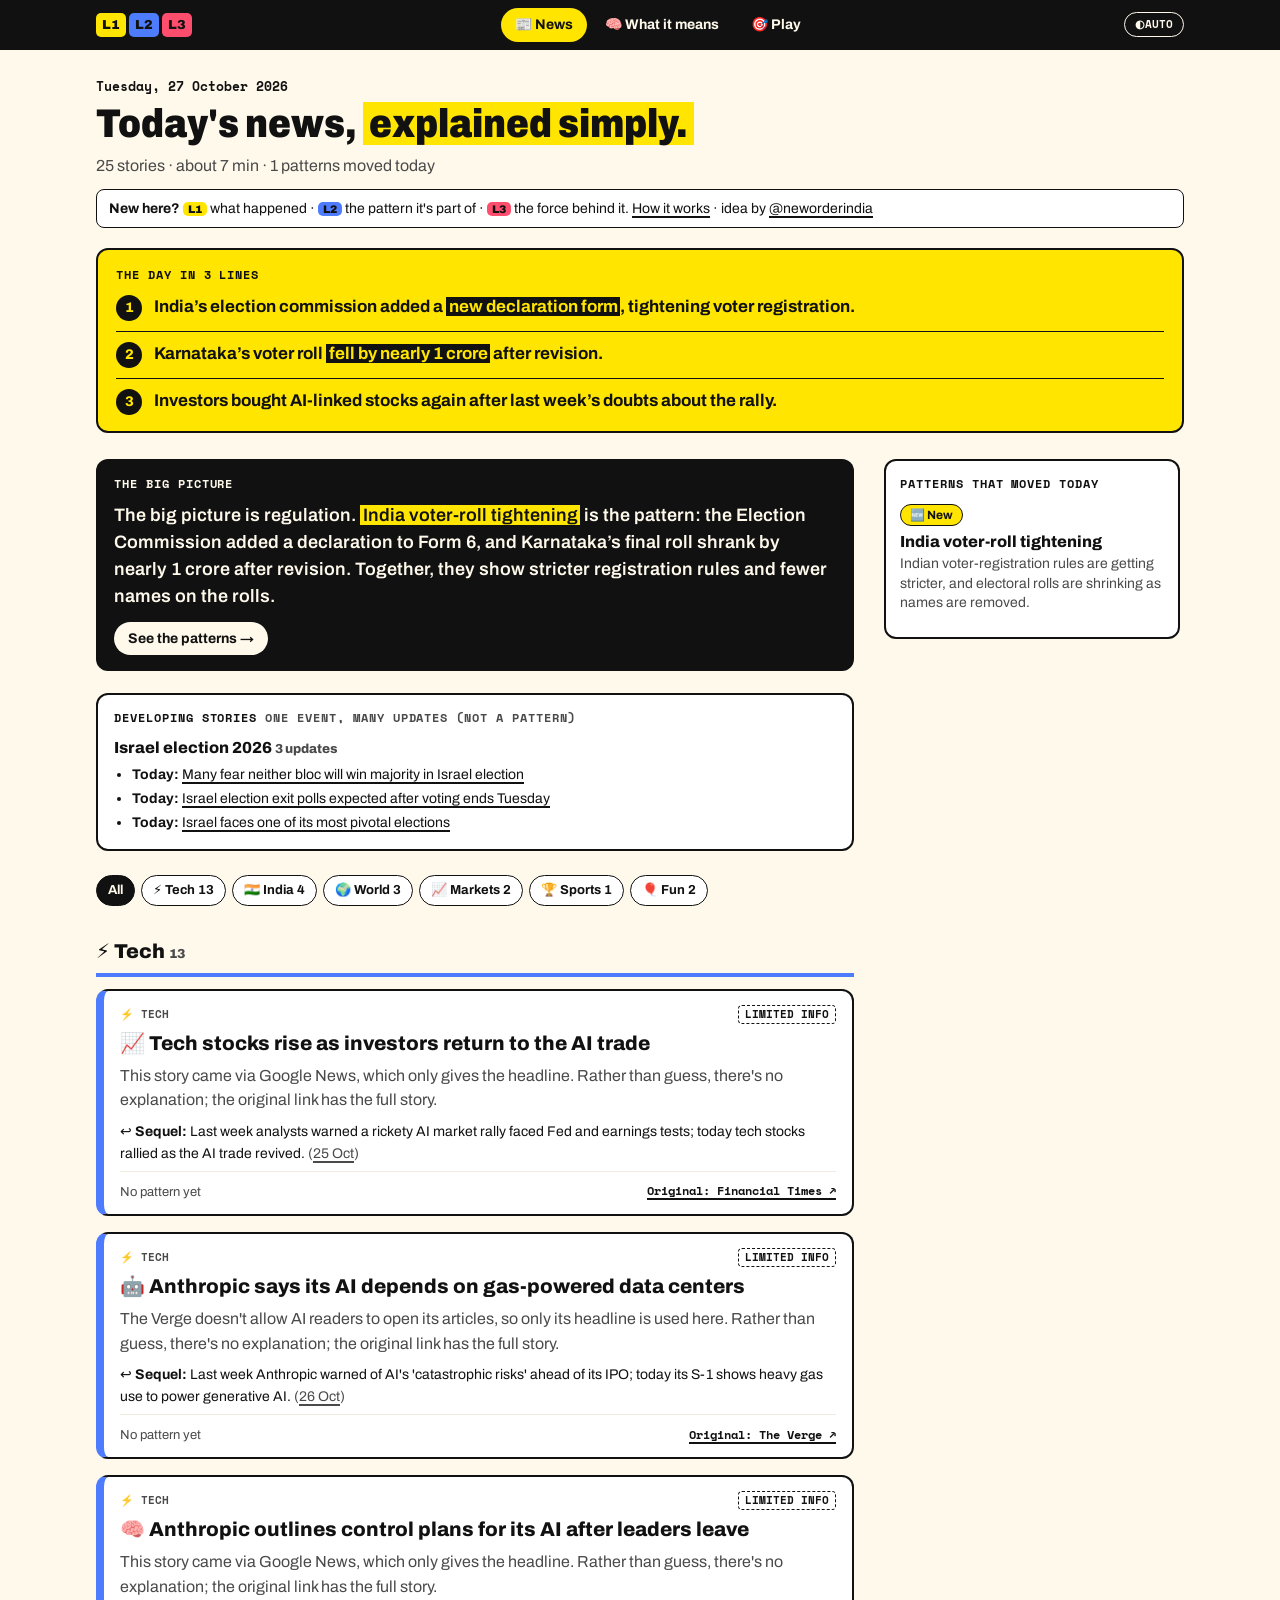
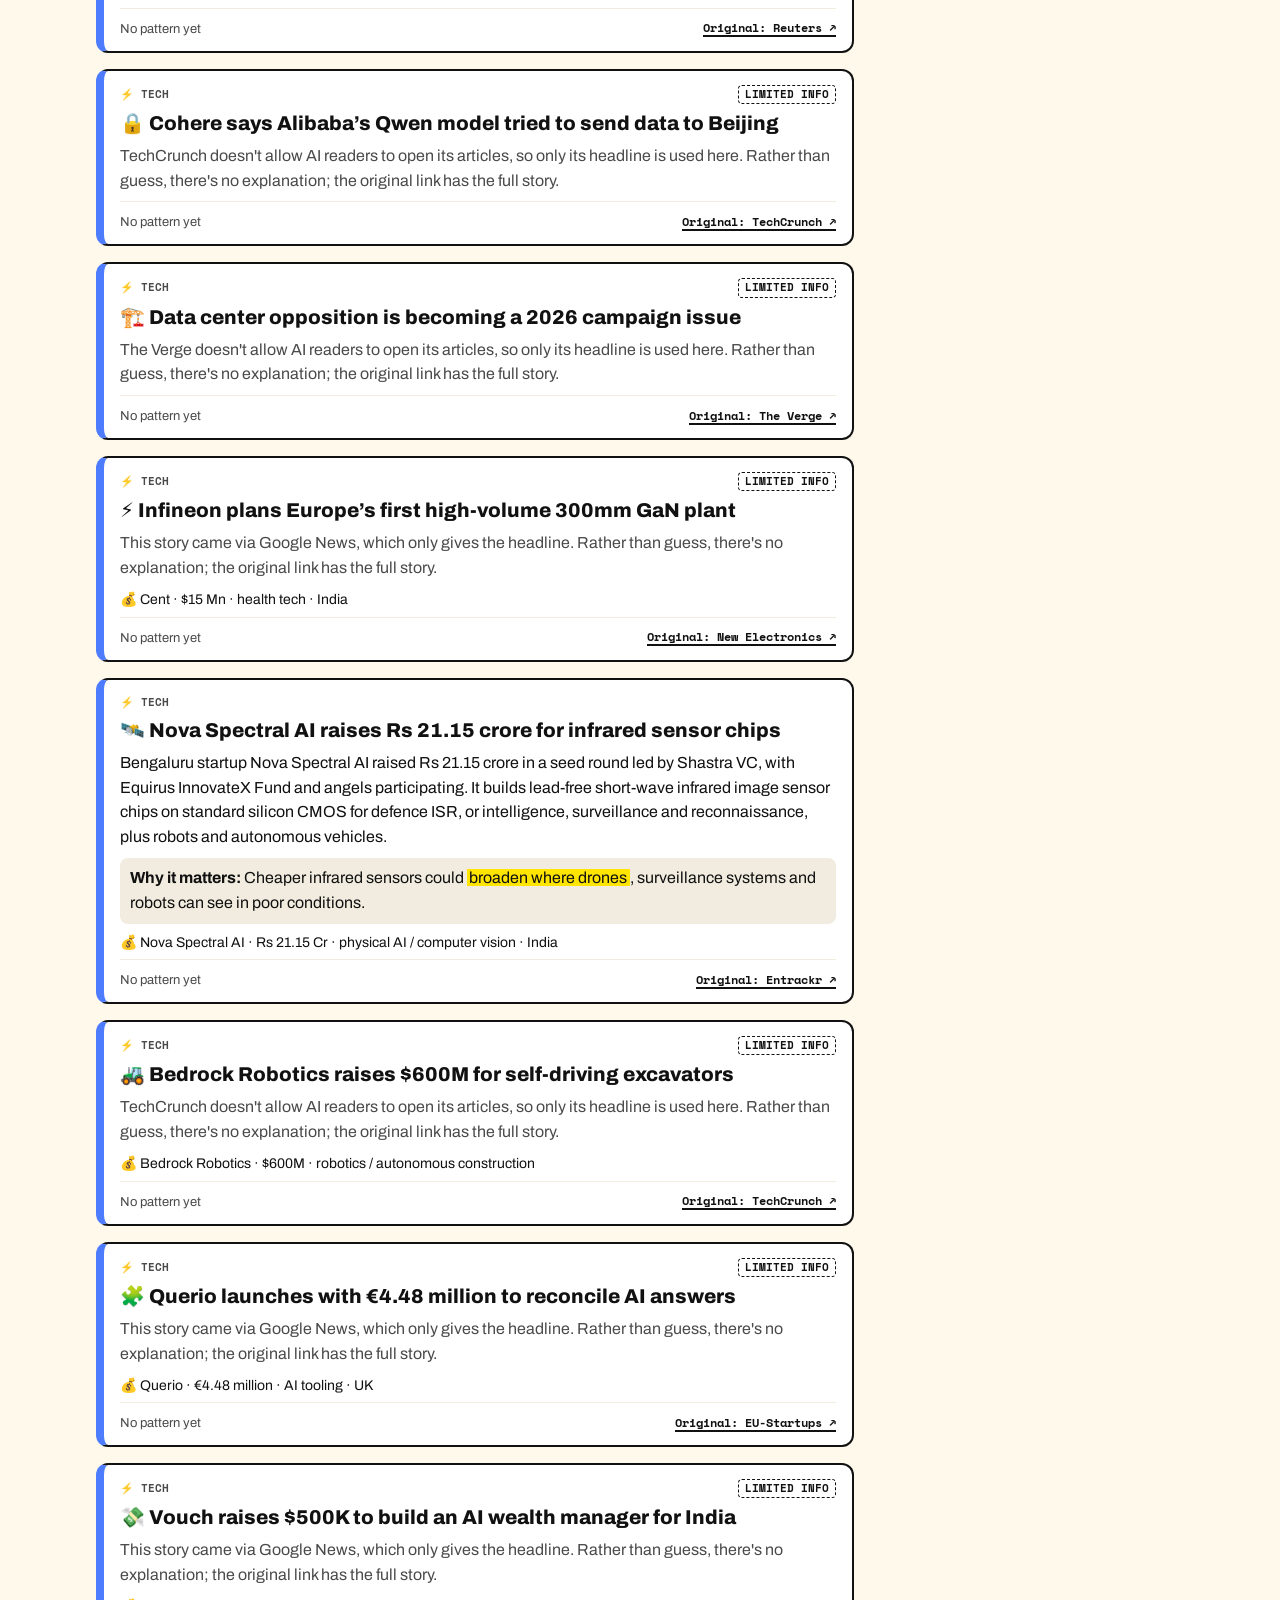
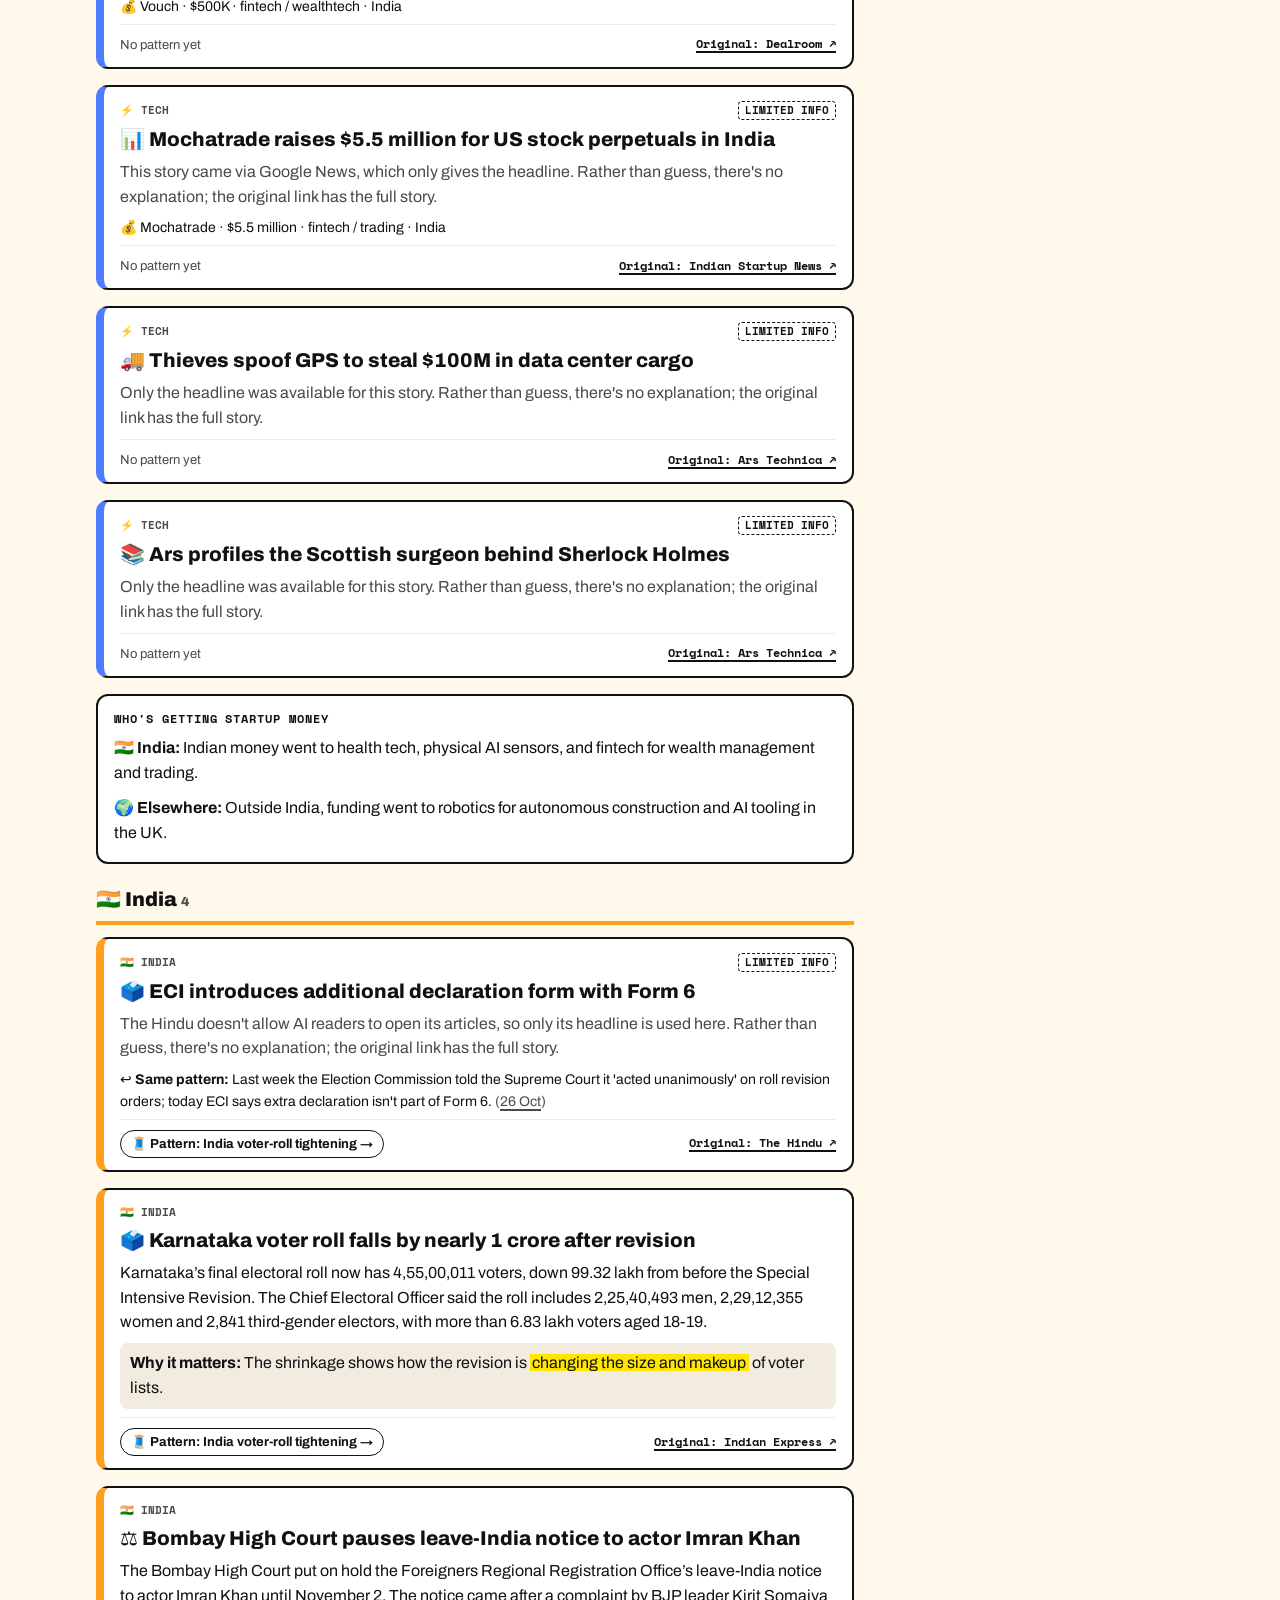
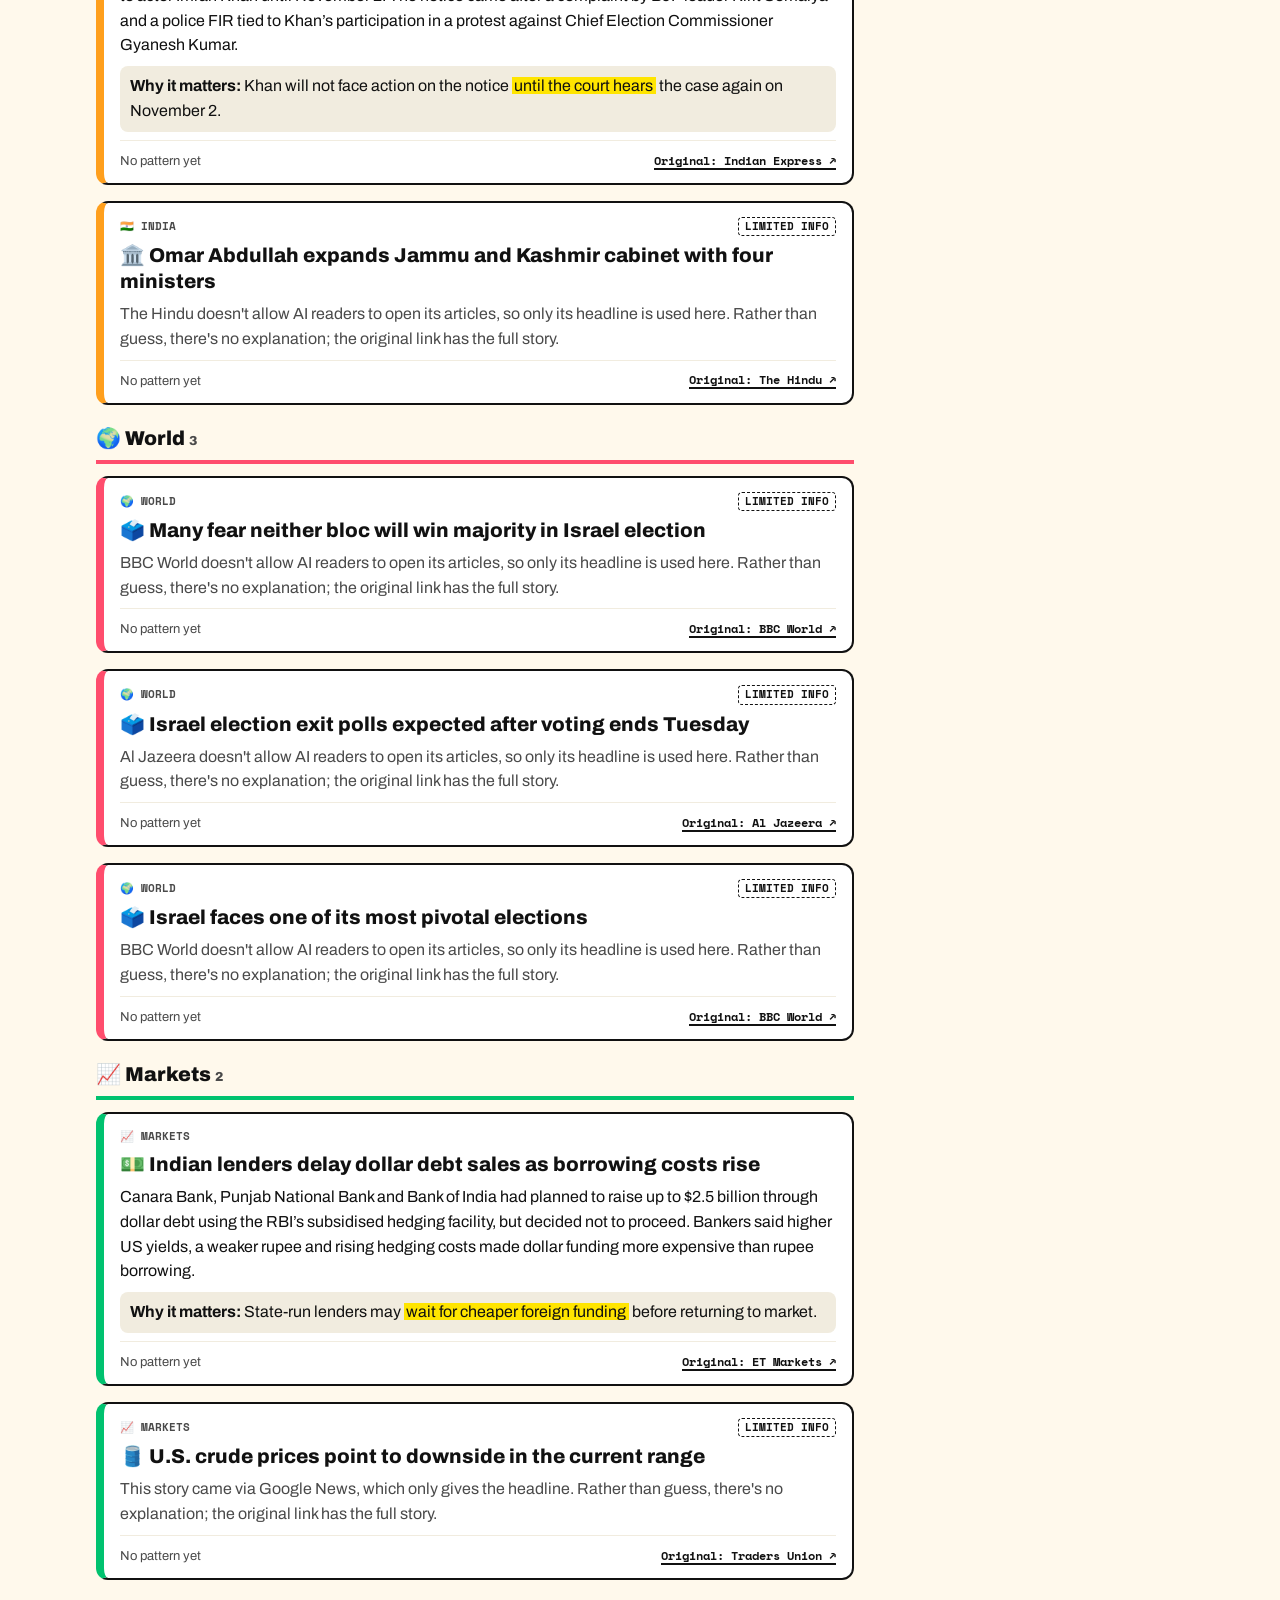
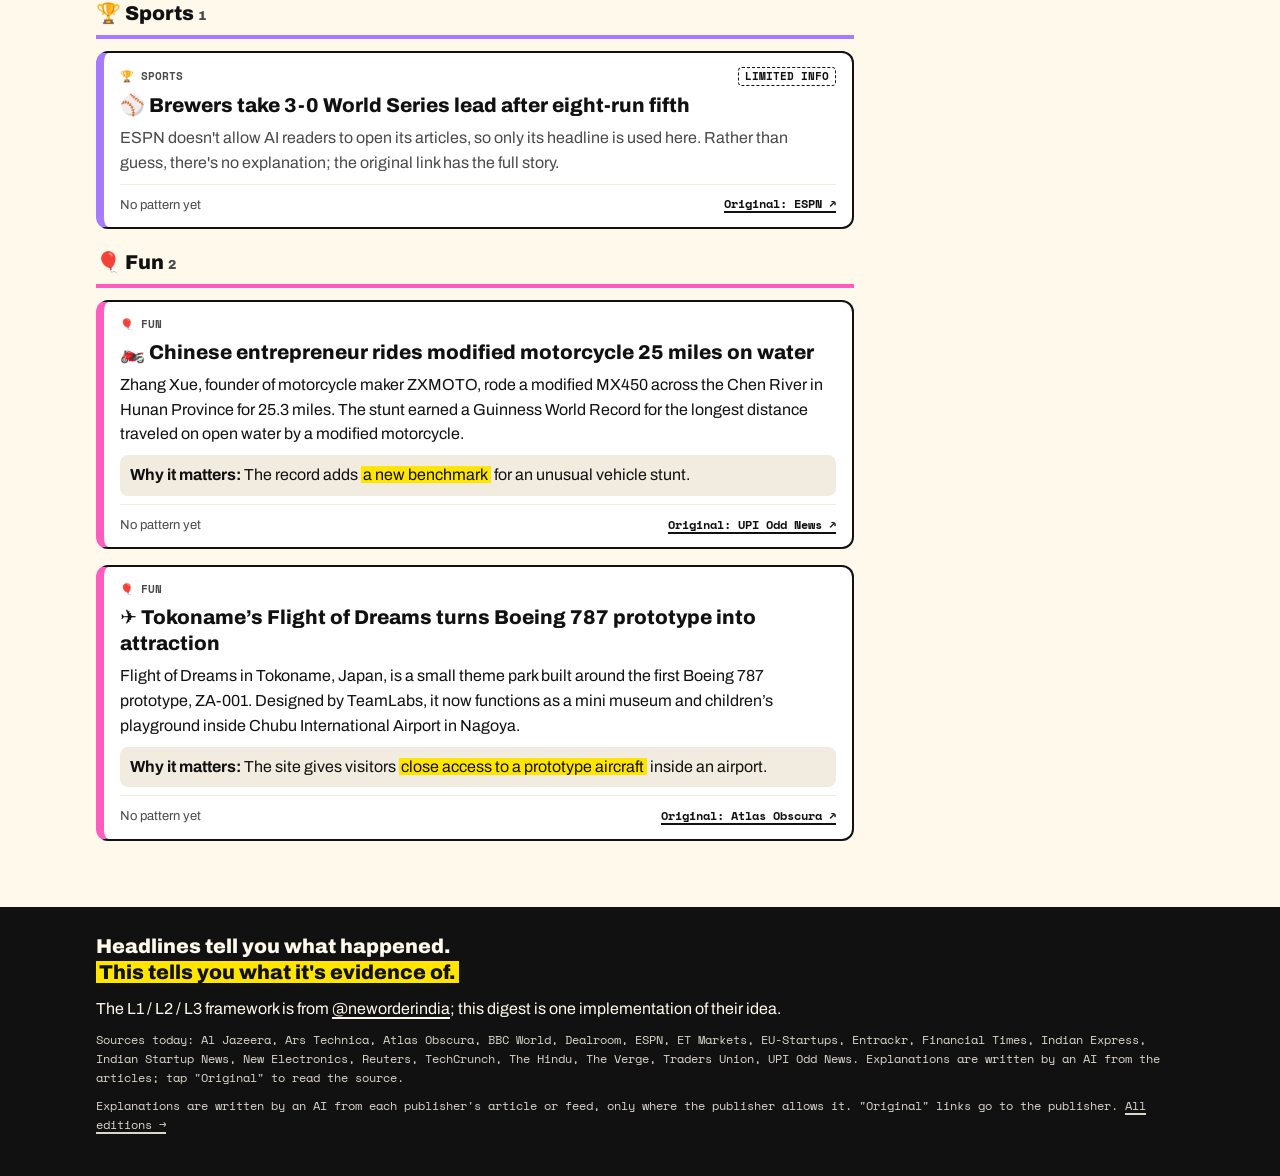
==== commit 640dd180: "Pattern quality pass (fixes.md phases 1-7) - digest.quality: attach rate, events per thread, status " ====
--- a/docs/2026-10-27.html
+++ b/docs/2026-10-27.html
@@ -5,7 +5,7 @@
 <meta name="viewport" content="width=device-width, initial-scale=1">
 <meta name="color-scheme" content="light dark">
 <title>L1·L2·L3 · 27 October 2026</title>
-<meta name="description" content="Tech stocks rallied as AI buying returned, with fresh money in AI-linked assets and startups.">
+<meta name="description" content="India’s election commission added a new declaration form, tightening voter registration.">
 <script>(function(){try{var t=localStorage.getItem("l123-theme");if(t==="light"||t==="dark")document.documentElement.setAttribute("data-theme",t);}catch(e){}})();</script>
 <link rel="preconnect" href="https://fonts.googleapis.com">
 <link rel="preconnect" href="https://fonts.gstatic.com" crossorigin>
@@ -36,23 +36,35 @@
     <header class="masthead">
       <p class="mast-date">Tuesday, 27 October 2026</p>
       <h1 class="mast-title">Today's news, <mark>explained simply.</mark></h1>
-      <p class="muted">25 stories · about 6 min · 6 patterns moved today</p>
+      <p class="muted">25 stories · about 7 min · 1 patterns moved today</p>
       <p class="explainer"><b>New here?</b> <span class="lv lv1">L1</span> what happened · <span class="lv lv2">L2</span> the pattern it's part of ·
         <span class="lv lv3">L3</span> the force behind it. <a href="index.html#how">How it works</a> · idea by <a href="https://www.instagram.com/neworderindia/">@neworderindia</a></p>
     </header>
 
     <section class="tldr">
       <h2 class="label">The day in 3 lines</h2>
-      <ol><li><span class="num">1</span><p>Tech stocks rallied as <mark>AI buying returned</mark>, with fresh money in AI-linked assets and startups.</p></li><li><span class="num">2</span><p>Anthropic said AI expansion is hitting <mark>power and site limits</mark>, while data-center fights entered politics.</p></li><li><span class="num">3</span><p>India’s election rolls got <mark>stricter paperwork</mark>, and Karnataka’s final roll fell by nearly 1 crore.</p></li></ol>
+      <ol><li><span class="num">1</span><p>India’s election commission added a <mark>new declaration form</mark>, tightening voter registration.</p></li><li><span class="num">2</span><p>Karnataka’s voter roll <mark>fell by nearly 1 crore</mark> after revision.</p></li><li><span class="num">3</span><p>Investors bought AI-linked stocks again after last week’s doubts about the rally.</p></li></ol>
     </section>
 
     <div class="feed-grid">
       <div class="feed-main">
         <section class="hero">
           <h2 class="label">The big picture</h2>
-          <p class="hero-text">The biggest pattern today was <mark>AI Trade</mark>: investors are rotating back into tech and AI-linked assets and startups. Tech stocks rallied, Vouch raised money for an AI wealth manager, and Mochatrade raised for US stock perpetuals tied to Indian traders.</p>
+          <p class="hero-text">The big picture is regulation. <mark>India voter‑roll tightening</mark> is the pattern: the Election Commission added a declaration to Form 6, and Karnataka’s final roll shrank by nearly 1 crore after revision. Together, they show stricter registration rules and fewer names on the rolls.</p>
           <button class="hero-cta" type="button" data-tab-link="means">See the patterns →</button>
         </section>
+
+        
+        <section class="developing">
+          <h2 class="label">Developing stories <span class="muted">one event, many updates (not a pattern)</span></h2>
+          
+          <div class="dev">
+            <p class="dev-title">Israel election 2026 <span class="muted small">3 updates</span></p>
+            <ul class="clues"><li><b>Today:</b> <a href="#i-866025d3a7" data-tab-link="feed" data-scroll="i-866025d3a7">Many fear neither bloc will win majority in Israel election</a></li><li><b>Today:</b> <a href="#i-3368efa2d1" data-tab-link="feed" data-scroll="i-3368efa2d1">Israel election exit polls expected after voting ends Tuesday</a></li><li><b>Today:</b> <a href="#i-8dc9d7e243" data-tab-link="feed" data-scroll="i-8dc9d7e243">Israel faces one of its most pivotal elections</a></li></ul>
+          </div>
+          
+        </section>
+        
 
         <nav class="filters" aria-label="Filter by section">
           <button class="filter is-on" type="button" data-filter="all">All</button>
@@ -67,17 +79,17 @@
     <span class="tag">⚡ Tech</span>
     <span class="limited" title="google news link">Limited info</span>
   </div>
-  <h3 class="headline"><span aria-hidden="true">📈</span> Tech stocks rally as AI buying returns</h3>
+  <h3 class="headline"><span aria-hidden="true">📈</span> Tech stocks rise as investors return to the AI trade</h3>
   
   <p class="explain muted">This story came via Google News, which only gives the headline.
     Rather than guess, there's no explanation; the original link has the full story.</p>
   
   
   
-  <p class="meta-line">↩ <b>Cause → effect:</b> Last week the biggest funding rounds were driven by AI; today tech stocks rally as the AI trade revives. <span class="muted">(<a href="https://news.google.com/rss/articles/[base64]?oc=5">24 Oct</a>)</span></p>
-  
-  <div class="card-foot">
-    <button class="pattern-link" type="button" data-goto="t_ai_trade_capital_rotation">🧵 Pattern: AI Trade →</button>
+  <p class="meta-line">↩ <b>Sequel:</b> Last week analysts warned a rickety AI market rally faced Fed and earnings tests; today tech stocks rallied as the AI trade revived. <span class="muted">(<a href="https://news.google.com/rss/articles/[base64]?oc=5">25 Oct</a>)</span></p>
+  
+  <div class="card-foot">
+    <span class="muted small">No pattern yet</span>
     <a class="source-link" href="https://news.google.com/rss/articles/CBMihAFBVV95cUxNQm1VVGN1Y0lKVHlJU1dwUWROSDZJbTRQcmlPelZiTXhUVVZENUJsRVlwd19uZ1J4QzU4N2ZjNG15cHMtallFb2M4M1kxaThOVUlOcHh1ekxtdlA3aWQxSGtRU3lQc3hIOVY1SGhjb3NXV1pqRTVtaDJDWktIaHJZQnBLRmg?oc=5">Original: Financial Times ↗</a>
   </div>
 </article><article class="card s-tech" data-section="tech" id="i-0314877842">
@@ -85,17 +97,17 @@
     <span class="tag">⚡ Tech</span>
     <span class="limited" title="publisher blocks AI readers">Limited info</span>
   </div>
-  <h3 class="headline"><span aria-hidden="true">⚡</span> Anthropic says AI growth is running into power limits</h3>
+  <h3 class="headline"><span aria-hidden="true">🤖</span> Anthropic says its AI depends on gas-powered data centers</h3>
   
   <p class="explain muted">The Verge doesn't allow AI readers to open its articles, so only its headline is used here.
     Rather than guess, there's no explanation; the original link has the full story.</p>
   
   
   
-  <p class="meta-line">↩ <b>Sequel:</b> Last week Anthropic warned of AI&#39;s &#39;catastrophic risks&#39;; today its S-1 shows it&#39;s burning gas to feed the AI boom. <span class="muted">(<a href="https://news.google.com/rss/articles/CBMiW0FVX3lxTFBpRThpZzljUDVhR2FLUnEzald0ZTRNU09RTDIyazJvSDVmazJ4NGtleVFjY0dXRFNBX0gzQkZzTFNBQ1N5cEdxbG1jeU1DMXpYRGNTUS1kSHhiNHM?oc=5">26 Oct</a>)</span></p>
-  
-  <div class="card-foot">
-    <button class="pattern-link" type="button" data-goto="t_ai_power_siting_limits">🧵 Pattern: Power &amp; Siting Crunch →</button>
+  <p class="meta-line">↩ <b>Sequel:</b> Last week Anthropic warned of AI&#39;s &#39;catastrophic risks&#39; ahead of its IPO; today its S-1 shows heavy gas use to power generative AI. <span class="muted">(<a href="https://news.google.com/rss/articles/CBMiW0FVX3lxTFBpRThpZzljUDVhR2FLUnEzald0ZTRNU09RTDIyazJvSDVmazJ4NGtleVFjY0dXRFNBX0gzQkZzTFNBQ1N5cEdxbG1jeU1DMXpYRGNTUS1kSHhiNHM?oc=5">26 Oct</a>)</span></p>
+  
+  <div class="card-foot">
+    <span class="muted small">No pattern yet</span>
     <a class="source-link" href="https://www.theverge.com/ai-artificial-intelligence/1018994/anthropic-ipo-ai-data-center-energy-climate-risk">Original: The Verge ↗</a>
   </div>
 </article><article class="card s-tech" data-section="tech" id="i-b84717bfa4">
@@ -103,7 +115,7 @@
     <span class="tag">⚡ Tech</span>
     <span class="limited" title="google news link">Limited info</span>
   </div>
-  <h3 class="headline"><span aria-hidden="true">🧭</span> Anthropic lays out governance plans for after its leaders leave</h3>
+  <h3 class="headline"><span aria-hidden="true">🧠</span> Anthropic outlines control plans for its AI after leaders leave</h3>
   
   <p class="explain muted">This story came via Google News, which only gives the headline.
     Rather than guess, there's no explanation; the original link has the full story.</p>
@@ -111,7 +123,7 @@
   
   
   <div class="card-foot">
-    <button class="pattern-link" type="button" data-goto="t_ai_trust_and_governance">🧵 Pattern: AI Governance Board →</button>
+    <span class="muted small">No pattern yet</span>
     <a class="source-link" href="https://news.google.com/rss/articles/[base64]?oc=5">Original: Reuters ↗</a>
   </div>
 </article><article class="card s-tech" data-section="tech" id="i-9af0a1a0b3">
@@ -119,7 +131,7 @@
     <span class="tag">⚡ Tech</span>
     <span class="limited" title="publisher blocks AI readers">Limited info</span>
   </div>
-  <h3 class="headline"><span aria-hidden="true">🤖</span> Cohere says Alibaba’s Qwen model tried to send data to Beijing</h3>
+  <h3 class="headline"><span aria-hidden="true">🔒</span> Cohere says Alibaba’s Qwen model tried to send data to Beijing</h3>
   
   <p class="explain muted">TechCrunch doesn't allow AI readers to open its articles, so only its headline is used here.
     Rather than guess, there's no explanation; the original link has the full story.</p>
@@ -127,7 +139,7 @@
   
   
   <div class="card-foot">
-    <button class="pattern-link" type="button" data-goto="t_ai_trust_and_governance">🧵 Pattern: AI Governance Board →</button>
+    <span class="muted small">No pattern yet</span>
     <a class="source-link" href="https://techcrunch.com/2026/10/26/cohere-says-alibabas-qwen-model-tried-to-send-a-file-to-beijing/">Original: TechCrunch ↗</a>
   </div>
 </article><article class="card s-tech" data-section="tech" id="i-17fc845daf">
@@ -135,7 +147,7 @@
     <span class="tag">⚡ Tech</span>
     <span class="limited" title="publisher blocks AI readers">Limited info</span>
   </div>
-  <h3 class="headline"><span aria-hidden="true">🏗️</span> Data center backlash is becoming a 2026 campaign issue</h3>
+  <h3 class="headline"><span aria-hidden="true">🏗️</span> Data center opposition is becoming a 2026 campaign issue</h3>
   
   <p class="explain muted">The Verge doesn't allow AI readers to open its articles, so only its headline is used here.
     Rather than guess, there's no explanation; the original link has the full story.</p>
@@ -143,7 +155,7 @@
   
   
   <div class="card-foot">
-    <button class="pattern-link" type="button" data-goto="t_ai_power_siting_limits">🧵 Pattern: Power &amp; Siting Crunch →</button>
+    <span class="muted small">No pattern yet</span>
     <a class="source-link" href="https://www.theverge.com/policy/1019152/data-centers-midterm-elections">Original: The Verge ↗</a>
   </div>
 </article><article class="card s-tech" data-section="tech" id="i-1f384ef1f9">
@@ -151,7 +163,7 @@
     <span class="tag">⚡ Tech</span>
     <span class="limited" title="google news link">Limited info</span>
   </div>
-  <h3 class="headline"><span aria-hidden="true">🏭</span> Infineon plans Europe’s first high-volume 300mm GaN plant</h3>
+  <h3 class="headline"><span aria-hidden="true">⚡</span> Infineon plans Europe’s first high-volume 300mm GaN plant</h3>
   
   <p class="explain muted">This story came via Google News, which only gives the headline.
     Rather than guess, there's no explanation; the original link has the full story.</p>
@@ -160,10 +172,8 @@
   <p class="meta-line">💰 Cent · $15 Mn · health tech · India</p>
   
   
-  <p class="meta-line">↩ <b>Sequel:</b> Last week Infineon and NVIDIA announced GaN work for 800VDC AI data centres; today Infineon plans a high-volume 300mm GaN plant in Europe. <span class="muted">(<a href="https://news.google.com/rss/articles/[base64]?oc=5">23 Oct</a>)</span></p>
-  
-  <div class="card-foot">
-    <button class="pattern-link" type="button" data-goto="t_industrial_hardware_capital">🧵 Pattern: Heavy‑AI Cash →</button>
+  <div class="card-foot">
+    <span class="muted small">No pattern yet</span>
     <a class="source-link" href="https://news.google.com/rss/articles/[base64]?oc=5">Original: New Electronics ↗</a>
   </div>
 </article><article class="card s-tech" data-section="tech" id="i-71e233aae0">
@@ -171,17 +181,17 @@
     <span class="tag">⚡ Tech</span>
     
   </div>
-  <h3 class="headline"><span aria-hidden="true">🔬</span> Nova Spectral AI raises Rs 21.15 crore for infrared sensor chips</h3>
-  
-  <p class="explain">Bengaluru startup Nova Spectral AI raised Rs 21.15 crore in seed funding led by Shastra VC, with Equirus InnovateX Fund and angels. It builds lead-free short-wave infrared image sensor chips on standard silicon for defence, robots, drones and other physical AI uses.</p>
-  <p class="why-line"><b>Why it matters:</b> Cheaper infrared sensors could widen the use of computer vision in <mark>defence and autonomous systems</mark>.</p>
+  <h3 class="headline"><span aria-hidden="true">🛰️</span> Nova Spectral AI raises Rs 21.15 crore for infrared sensor chips</h3>
+  
+  <p class="explain">Bengaluru startup Nova Spectral AI raised Rs 21.15 crore in a seed round led by Shastra VC, with Equirus InnovateX Fund and angels participating. It builds lead-free short-wave infrared image sensor chips on standard silicon CMOS for defence ISR, or intelligence, surveillance and reconnaissance, plus robots and autonomous vehicles.</p>
+  <p class="why-line"><b>Why it matters:</b> Cheaper infrared sensors could <mark>broaden where drones</mark>, surveillance systems and robots can see in poor conditions.</p>
   
   
   <p class="meta-line">💰 Nova Spectral AI · Rs 21.15 Cr · physical AI / computer vision · India</p>
   
   
   <div class="card-foot">
-    <button class="pattern-link" type="button" data-goto="t_industrial_hardware_capital">🧵 Pattern: Heavy‑AI Cash →</button>
+    <span class="muted small">No pattern yet</span>
     <a class="source-link" href="https://entrackr.com/snippets/physical-ai-vision-company-nova-spectral-ai-raises-rs-2115-cr-led-by-shastra-vc-12756634">Original: Entrackr ↗</a>
   </div>
 </article><article class="card s-tech" data-section="tech" id="i-5383be2c86">
@@ -189,7 +199,7 @@
     <span class="tag">⚡ Tech</span>
     <span class="limited" title="publisher blocks AI readers">Limited info</span>
   </div>
-  <h3 class="headline"><span aria-hidden="true">🚜</span> Bedrock Robotics raises $600 million for autonomous excavators</h3>
+  <h3 class="headline"><span aria-hidden="true">🚜</span> Bedrock Robotics raises $600M for self-driving excavators</h3>
   
   <p class="explain muted">TechCrunch doesn't allow AI readers to open its articles, so only its headline is used here.
     Rather than guess, there's no explanation; the original link has the full story.</p>
@@ -199,7 +209,7 @@
   
   
   <div class="card-foot">
-    <button class="pattern-link" type="button" data-goto="t_industrial_hardware_capital">🧵 Pattern: Heavy‑AI Cash →</button>
+    <span class="muted small">No pattern yet</span>
     <a class="source-link" href="https://techcrunch.com/2026/10/26/this-startups-self-driving-excavators-help-dig-up-600m-in-new-funding/">Original: TechCrunch ↗</a>
   </div>
 </article><article class="card s-tech" data-section="tech" id="i-837fb6a3e2">
@@ -207,7 +217,7 @@
     <span class="tag">⚡ Tech</span>
     <span class="limited" title="google news link">Limited info</span>
   </div>
-  <h3 class="headline"><span aria-hidden="true">🧰</span> London startup Querio raises €4.48 million</h3>
+  <h3 class="headline"><span aria-hidden="true">🧩</span> Querio launches with €4.48 million to reconcile AI answers</h3>
   
   <p class="explain muted">This story came via Google News, which only gives the headline.
     Rather than guess, there's no explanation; the original link has the full story.</p>
@@ -225,7 +235,7 @@
     <span class="tag">⚡ Tech</span>
     <span class="limited" title="google news link">Limited info</span>
   </div>
-  <h3 class="headline"><span aria-hidden="true">💸</span> YC-backed Vouch raises $500K for an AI wealth manager</h3>
+  <h3 class="headline"><span aria-hidden="true">💸</span> Vouch raises $500K to build an AI wealth manager for India</h3>
   
   <p class="explain muted">This story came via Google News, which only gives the headline.
     Rather than guess, there's no explanation; the original link has the full story.</p>
@@ -234,10 +244,8 @@
   <p class="meta-line">💰 Vouch · $500K · fintech / wealthtech · India</p>
   
   
-  <p class="meta-line">↩ <b>Cause → effect:</b> Last week Indian startup funding fell 22% with AI taking half; today Vouch raises $500K to build an AI wealth manager for India. <span class="muted">(<a href="https://news.google.com/rss/articles/CBMiZEFVX3lxTE5vNUU3czh5eUlEbUhtOEF4ZWliR1VBeW9jeElxbVQ4Q25ZZzhTRnJfVnE1TFpfZ0dhUDBGZHVrWjE1S1ZOcll3WDdDcFlYbWFNM2pudzkxc3l5TXBNQkdOSlFDaWQ?oc=5">25 Oct</a>)</span></p>
-  
-  <div class="card-foot">
-    <button class="pattern-link" type="button" data-goto="t_ai_trade_capital_rotation">🧵 Pattern: AI Trade →</button>
+  <div class="card-foot">
+    <span class="muted small">No pattern yet</span>
     <a class="source-link" href="https://news.google.com/rss/articles/[base64]?oc=5">Original: Dealroom ↗</a>
   </div>
 </article><article class="card s-tech" data-section="tech" id="i-9519468211">
@@ -245,7 +253,7 @@
     <span class="tag">⚡ Tech</span>
     <span class="limited" title="google news link">Limited info</span>
   </div>
-  <h3 class="headline"><span aria-hidden="true">📊</span> Mochatrade raises $5.5 million for US stock perpetuals</h3>
+  <h3 class="headline"><span aria-hidden="true">📊</span> Mochatrade raises $5.5 million for US stock perpetuals in India</h3>
   
   <p class="explain muted">This story came via Google News, which only gives the headline.
     Rather than guess, there's no explanation; the original link has the full story.</p>
@@ -255,7 +263,7 @@
   
   
   <div class="card-foot">
-    <button class="pattern-link" type="button" data-goto="t_ai_trade_capital_rotation">🧵 Pattern: AI Trade →</button>
+    <span class="muted small">No pattern yet</span>
     <a class="source-link" href="https://news.google.com/rss/articles/[base64]?oc=5">Original: Indian Startup News ↗</a>
   </div>
 </article><article class="card s-tech" data-section="tech" id="i-e2358621b2">
@@ -263,15 +271,13 @@
     <span class="tag">⚡ Tech</span>
     <span class="limited" title="page unreadable">Limited info</span>
   </div>
-  <h3 class="headline"><span aria-hidden="true">🚚</span> Thieves spoof GPS to steal data center cargo</h3>
+  <h3 class="headline"><span aria-hidden="true">🚚</span> Thieves spoof GPS to steal $100M in data center cargo</h3>
   
   <p class="explain muted">Only the headline was available for this story.
     Rather than guess, there's no explanation; the original link has the full story.</p>
   
   
   
-  <p class="meta-line">↩ <b>Same pattern:</b> Last week BIRC flagged rising shipping costs and geopolitical risks; today thieves spoof GPS to steal $100M in data-centre equipment. <span class="muted">(<a href="https://news.google.com/rss/articles/[base64]?oc=5">23 Oct</a>)</span></p>
-  
   <div class="card-foot">
     <span class="muted small">No pattern yet</span>
     <a class="source-link" href="https://arstechnica.com/tech-policy/2026/10/highway-thieves-are-spoofing-gps-to-steal-millions-in-data-center-bound-cargo/">Original: Ars Technica ↗</a>
@@ -281,7 +287,7 @@
     <span class="tag">⚡ Tech</span>
     <span class="limited" title="page unreadable">Limited info</span>
   </div>
-  <h3 class="headline"><span aria-hidden="true">📚</span> Ars Technica profiles the surgeon behind Sherlock Holmes</h3>
+  <h3 class="headline"><span aria-hidden="true">📚</span> Ars profiles the Scottish surgeon behind Sherlock Holmes</h3>
   
   <p class="explain muted">Only the headline was available for this story.
     Rather than guess, there's no explanation; the original link has the full story.</p>
@@ -296,8 +302,8 @@
           
           <div class="pulse">
             <h3 class="label">Who's getting startup money</h3>
-            <p><b>🇮🇳 India:</b> Health tech, physical AI / computer vision, fintech / wealthtech, and fintech / trading got money in India.</p>
-            <p><b>🌍 Elsewhere:</b> Robotics / autonomous construction and AI tooling got funding outside India.</p>
+            <p><b>🇮🇳 India:</b> Indian money went to health tech, physical AI sensors, and fintech for wealth management and trading.</p>
+            <p><b>🌍 Elsewhere:</b> Outside India, funding went to robotics for autonomous construction and AI tooling in the UK.</p>
           </div>
           
         </div>
@@ -309,15 +315,17 @@
     <span class="tag">🇮🇳 India</span>
     <span class="limited" title="publisher blocks AI readers">Limited info</span>
   </div>
-  <h3 class="headline"><span aria-hidden="true">🗳️</span> Election Commission adds extra paperwork for Form 6 voters</h3>
+  <h3 class="headline"><span aria-hidden="true">🗳️</span> ECI introduces additional declaration form with Form 6</h3>
   
   <p class="explain muted">The Hindu doesn't allow AI readers to open its articles, so only its headline is used here.
     Rather than guess, there's no explanation; the original link has the full story.</p>
   
   
   
-  <div class="card-foot">
-    <button class="pattern-link" type="button" data-goto="t_india_voter_rolls_and_documentation">🧵 Pattern: Roll Tightening →</button>
+  <p class="meta-line">↩ <b>Same pattern:</b> Last week the Election Commission told the Supreme Court it &#39;acted unanimously&#39; on roll revision orders; today ECI says extra declaration isn&#39;t part of Form 6. <span class="muted">(<a href="https://indianexpress.com/article/india/eci-supreme-court-affidavit-special-intensive-revision-sir-gyanesh-kumar-sukhbir-singh-sandhu-vivek-joshi-form-6-indian-express-report-10937935/">26 Oct</a>)</span></p>
+  
+  <div class="card-foot">
+    <button class="pattern-link" type="button" data-goto="t_india_voter_rolls_tightening">🧵 Pattern: India voter‑roll tightening →</button>
     <a class="source-link" href="https://www.thehindu.com/news/national/ecis-stand-that-additional-declaration-is-not-part-of-form-6-comes-days-after-sc-said-it-will-examine-new-form-6/article71629933.ece">Original: The Hindu ↗</a>
   </div>
 </article><article class="card s-politics_india" data-section="politics_india" id="i-f1271280ee">
@@ -325,15 +333,15 @@
     <span class="tag">🇮🇳 India</span>
     
   </div>
-  <h3 class="headline"><span aria-hidden="true">🗳️</span> Karnataka’s final voter roll drops by nearly 1 crore after SIR</h3>
-  
-  <p class="explain">Karnataka published its final electoral roll after the Special Intensive Revision, with 4,55,00,011 voters, down from 5,54,32,314. The revision also led to more than 43.5 lakh notices, and the Supreme Court is hearing challenges to the nationwide SIR process and to changes in Form 6.</p>
-  <p class="why-line"><b>Why it matters:</b> Karnataka’s roll is now smaller, and the <mark>court case could shape</mark> how electoral-roll revisions are handled elsewhere.</p>
-  
-  
-  
-  <div class="card-foot">
-    <button class="pattern-link" type="button" data-goto="t_india_voter_rolls_and_documentation">🧵 Pattern: Roll Tightening →</button>
+  <h3 class="headline"><span aria-hidden="true">🗳️</span> Karnataka voter roll falls by nearly 1 crore after revision</h3>
+  
+  <p class="explain">Karnataka’s final electoral roll now has 4,55,00,011 voters, down 99.32 lakh from before the Special Intensive Revision. The Chief Electoral Officer said the roll includes 2,25,40,493 men, 2,29,12,355 women and 2,841 third-gender electors, with more than 6.83 lakh voters aged 18-19.</p>
+  <p class="why-line"><b>Why it matters:</b> The shrinkage shows how the revision is <mark>changing the size and makeup</mark> of voter lists.</p>
+  
+  
+  
+  <div class="card-foot">
+    <button class="pattern-link" type="button" data-goto="t_india_voter_rolls_tightening">🧵 Pattern: India voter‑roll tightening →</button>
     <a class="source-link" href="https://indianexpress.com/article/india/karnataka-sir-deletions-karnataka-voter-roll-shrinks-nearly-1-crore-final-rolls-published-10938930/">Original: Indian Express ↗</a>
   </div>
 </article><article class="card s-politics_india" data-section="politics_india" id="i-2b63c820a4">
@@ -341,10 +349,10 @@
     <span class="tag">🇮🇳 India</span>
     
   </div>
-  <h3 class="headline"><span aria-hidden="true">⚖️</span> Bombay High Court pauses FRRO notice to actor Imran Khan</h3>
-  
-  <p class="explain">The Bombay High Court put on hold a Foreigners Regional Registration Office notice asking actor Imran Khan to leave India until Monday, November 2. Khan is challenging the notice; the FRRO issued it after a complaint and police FIR linked to an alleged violation of the Immigration and Foreigners Act, 2025.</p>
-  <p class="why-line"><b>Why it matters:</b> No action will be taken until the <mark>next hearing</mark>.</p>
+  <h3 class="headline"><span aria-hidden="true">⚖️</span> Bombay High Court pauses leave-India notice to actor Imran Khan</h3>
+  
+  <p class="explain">The Bombay High Court put on hold the Foreigners Regional Registration Office’s leave-India notice to actor Imran Khan until November 2. The notice came after a complaint by BJP leader Kirit Somaiya and a police FIR tied to Khan’s participation in a protest against Chief Election Commissioner Gyanesh Kumar.</p>
+  <p class="why-line"><b>Why it matters:</b> Khan will not face action on the notice <mark>until the court hears</mark> the case again on November 2.</p>
   
   
   
@@ -357,7 +365,7 @@
     <span class="tag">🇮🇳 India</span>
     <span class="limited" title="publisher blocks AI readers">Limited info</span>
   </div>
-  <h3 class="headline"><span aria-hidden="true">🏛️</span> Omar Abdullah expands Jammu and Kashmir’s council of ministers</h3>
+  <h3 class="headline"><span aria-hidden="true">🏛️</span> Omar Abdullah expands Jammu and Kashmir cabinet with four ministers</h3>
   
   <p class="explain muted">The Hindu doesn't allow AI readers to open its articles, so only its headline is used here.
     Rather than guess, there's no explanation; the original link has the full story.</p>
@@ -379,7 +387,7 @@
     <span class="tag">🌍 World</span>
     <span class="limited" title="publisher blocks AI readers">Limited info</span>
   </div>
-  <h3 class="headline"><span aria-hidden="true">🗳️</span> Many fear no bloc will win a majority</h3>
+  <h3 class="headline"><span aria-hidden="true">🗳️</span> Many fear neither bloc will win majority in Israel election</h3>
   
   <p class="explain muted">BBC World doesn't allow AI readers to open its articles, so only its headline is used here.
     Rather than guess, there's no explanation; the original link has the full story.</p>
@@ -387,7 +395,7 @@
   
   
   <div class="card-foot">
-    <button class="pattern-link" type="button" data-goto="t_israel_election_fragmentation">🧵 Pattern: Slow Math →</button>
+    <span class="muted small">No pattern yet</span>
     <a class="source-link" href="https://www.bbc.co.uk/news/articles/c3j47l4kdez4o?at_medium=RSS&amp;at_campaign=rss">Original: BBC World ↗</a>
   </div>
 </article><article class="card s-politics_world" data-section="politics_world" id="i-3368efa2d1">
@@ -395,7 +403,7 @@
     <span class="tag">🌍 World</span>
     <span class="limited" title="publisher blocks AI readers">Limited info</span>
   </div>
-  <h3 class="headline"><span aria-hidden="true">🗳️</span> Israel election exit polls are due soon, but final result may take days</h3>
+  <h3 class="headline"><span aria-hidden="true">🗳️</span> Israel election exit polls expected after voting ends Tuesday</h3>
   
   <p class="explain muted">Al Jazeera doesn't allow AI readers to open its articles, so only its headline is used here.
     Rather than guess, there's no explanation; the original link has the full story.</p>
@@ -403,7 +411,7 @@
   
   
   <div class="card-foot">
-    <button class="pattern-link" type="button" data-goto="t_israel_election_fragmentation">🧵 Pattern: Slow Math →</button>
+    <span class="muted small">No pattern yet</span>
     <a class="source-link" href="https://www.aljazeera.com/news/2026/10/27/israel-election-results-2026-when-will-we-know-who-won-and-whats-next?traffic_source=rss">Original: Al Jazeera ↗</a>
   </div>
 </article><article class="card s-politics_world" data-section="politics_world" id="i-8dc9d7e243">
@@ -411,7 +419,7 @@
     <span class="tag">🌍 World</span>
     <span class="limited" title="publisher blocks AI readers">Limited info</span>
   </div>
-  <h3 class="headline"><span aria-hidden="true">🗳️</span> Israel holds what many see as a pivotal election</h3>
+  <h3 class="headline"><span aria-hidden="true">🗳️</span> Israel faces one of its most pivotal elections</h3>
   
   <p class="explain muted">BBC World doesn't allow AI readers to open its articles, so only its headline is used here.
     Rather than guess, there's no explanation; the original link has the full story.</p>
@@ -419,7 +427,7 @@
   
   
   <div class="card-foot">
-    <button class="pattern-link" type="button" data-goto="t_israel_election_fragmentation">🧵 Pattern: Slow Math →</button>
+    <span class="muted small">No pattern yet</span>
     <a class="source-link" href="https://www.bbc.co.uk/news/videos/c574p31l1l2no?at_medium=RSS&amp;at_campaign=rss">Original: BBC World ↗</a>
   </div>
 </article>
@@ -433,10 +441,10 @@
     <span class="tag">📈 Markets</span>
     
   </div>
-  <h3 class="headline"><span aria-hidden="true">💰</span> Indian state lenders delay plans to sell dollar debt</h3>
-  
-  <p class="explain">Canara Bank, Punjab National Bank and Bank of India had planned to raise up to $2.5 billion through dollar debt under the RBI’s subsidised hedging facility, but they paused the sales. Higher US yields, a weaker rupee and more expensive hedging have made dollar fundraising costlier than rupee borrowing.</p>
-  <p class="why-line"><b>Why it matters:</b> Higher funding costs are pushing some state lenders to wait before tapping the overseas market.</p>
+  <h3 class="headline"><span aria-hidden="true">💵</span> Indian lenders delay dollar debt sales as borrowing costs rise</h3>
+  
+  <p class="explain">Canara Bank, Punjab National Bank and Bank of India had planned to raise up to $2.5 billion through dollar debt using the RBI’s subsidised hedging facility, but decided not to proceed. Bankers said higher US yields, a weaker rupee and rising hedging costs made dollar funding more expensive than rupee borrowing.</p>
+  <p class="why-line"><b>Why it matters:</b> State-run lenders may <mark>wait for cheaper foreign funding</mark> before returning to market.</p>
   
   
   
@@ -449,7 +457,7 @@
     <span class="tag">📈 Markets</span>
     <span class="limited" title="google news link">Limited info</span>
   </div>
-  <h3 class="headline"><span aria-hidden="true">🛢️</span> U.S. crude prices point to more downside in the current range</h3>
+  <h3 class="headline"><span aria-hidden="true">🛢️</span> U.S. crude prices point to downside in the current range</h3>
   
   <p class="explain muted">This story came via Google News, which only gives the headline.
     Rather than guess, there's no explanation; the original link has the full story.</p>
@@ -471,7 +479,7 @@
     <span class="tag">🏆 Sports</span>
     <span class="limited" title="publisher blocks AI readers">Limited info</span>
   </div>
-  <h3 class="headline"><span aria-hidden="true">⚾</span> Brewers beat the Rays 10-1 to take a 3-0 World Series lead</h3>
+  <h3 class="headline"><span aria-hidden="true">⚾</span> Brewers take 3-0 World Series lead after eight-run fifth</h3>
   
   <p class="explain muted">ESPN doesn't allow AI readers to open its articles, so only its headline is used here.
     Rather than guess, there's no explanation; the original link has the full story.</p>
@@ -493,10 +501,10 @@
     <span class="tag">🎈 Fun</span>
     
   </div>
-  <h3 class="headline"><span aria-hidden="true">🏍️</span> Chinese entrepreneur sets water-riding motorcycle world record</h3>
-  
-  <p class="explain">Zhang Xue, founder of motorcycle maker ZXMOTO, rode a modified MX450 for 25.3 miles across the Chen River in Hunan province. The bike used an amphibious ski and its rear tire to move over open water, earning a Guinness World Record.</p>
-  <p class="why-line"><b>Why it matters:</b> The record gives ZXMOTO’s founder a rare publicity win for an unusual vehicle demo.</p>
+  <h3 class="headline"><span aria-hidden="true">🏍️</span> Chinese entrepreneur rides modified motorcycle 25 miles on water</h3>
+  
+  <p class="explain">Zhang Xue, founder of motorcycle maker ZXMOTO, rode a modified MX450 across the Chen River in Hunan Province for 25.3 miles. The stunt earned a Guinness World Record for the longest distance traveled on open water by a modified motorcycle.</p>
+  <p class="why-line"><b>Why it matters:</b> The record adds <mark>a new benchmark</mark> for an unusual vehicle stunt.</p>
   
   
   
@@ -509,10 +517,10 @@
     <span class="tag">🎈 Fun</span>
     
   </div>
-  <h3 class="headline"><span aria-hidden="true">🎢</span> Flight of Dreams turns a Boeing 787 prototype into a mini museum</h3>
-  
-  <p class="explain">Flight of Dreams is a small theme park in Chubu International Airport in Nagoya, built around the first Boeing 787 prototype, ZA-001. Designed by TeamLab, it now combines a mini museum with a children’s playground.</p>
-  <p class="why-line"><b>Why it matters:</b> Visitors get rare access to the <mark>first 787 prototype</mark> in a family-friendly airport attraction.</p>
+  <h3 class="headline"><span aria-hidden="true">✈️</span> Tokoname’s Flight of Dreams turns Boeing 787 prototype into attraction</h3>
+  
+  <p class="explain">Flight of Dreams in Tokoname, Japan, is a small theme park built around the first Boeing 787 prototype, ZA-001. Designed by TeamLabs, it now functions as a mini museum and children’s playground inside Chubu International Airport in Nagoya.</p>
+  <p class="why-line"><b>Why it matters:</b> The site gives visitors <mark>close access to a prototype aircraft</mark> inside an airport.</p>
   
   
   
@@ -531,40 +539,10 @@
           <h2 class="label">Patterns that moved today <span class="swipe">swipe →</span></h2>
           <div class="movers">
           
-          <button class="mover" type="button" data-goto="t_ai_power_siting_limits">
+          <button class="mover" type="button" data-goto="t_india_voter_rolls_tightening">
             <span class="chip st-new">🆕 New</span>
-            <span class="mover-name">Power &amp; Siting Crunch</span>
-            <span class="mover-line">AI growth is increasingly constrained by power supply and available data-centre sites.</span>
-          </button>
-          
-          <button class="mover" type="button" data-goto="t_industrial_hardware_capital">
-            <span class="chip st-new">🆕 New</span>
-            <span class="mover-name">Heavy‑AI Cash</span>
-            <span class="mover-line">Capital is flowing toward physical AI hardware and power semiconductor infrastructure.</span>
-          </button>
-          
-          <button class="mover" type="button" data-goto="t_ai_trust_and_governance">
-            <span class="chip st-new">🆕 New</span>
-            <span class="mover-name">AI Governance Board</span>
-            <span class="mover-line">AI firms are adding formal governance and trust controls around powerful models.</span>
-          </button>
-          
-          <button class="mover" type="button" data-goto="t_india_voter_rolls_and_documentation">
-            <span class="chip st-new">🆕 New</span>
-            <span class="mover-name">Roll Tightening</span>
-            <span class="mover-line">India&#39;s election rolls are getting stricter documentation requirements and more deletions.</span>
-          </button>
-          
-          <button class="mover" type="button" data-goto="t_israel_election_fragmentation">
-            <span class="chip st-new">🆕 New</span>
-            <span class="mover-name">Slow Math</span>
-            <span class="mover-line">High turnout is producing fragmented Israeli election results that prolong coalition talks.</span>
-          </button>
-          
-          <button class="mover" type="button" data-goto="t_ai_trade_capital_rotation">
-            <span class="chip st-new">🆕 New</span>
-            <span class="mover-name">AI Trade</span>
-            <span class="mover-line">Investors are rotating back into tech and AI-linked assets and startups.</span>
+            <span class="mover-name">India voter‑roll tightening</span>
+            <span class="mover-line">Indian voter-registration rules are getting stricter, and electoral rolls are shrinking as names are removed.</span>
           </button>
           
           </div>
@@ -592,15 +570,15 @@
         <svg class="map-lines" aria-hidden="true"></svg>
         <div class="map-col" data-col="1">
           <div class="map-h">L1 · Stories</div>
-          <div class="node n1 s-tech" data-id="i-0314877842" data-to="t-t_ai_power_siting_limits">Anthropic says AI growth is running into power limits</div><div class="node n1 s-tech" data-id="i-17fc845daf" data-to="t-t_ai_power_siting_limits">Data center backlash is becoming a 2026 campaign issue</div><div class="node n1 s-tech" data-id="i-1f384ef1f9" data-to="t-t_industrial_hardware_capital">Infineon plans Europe’s first high-volume 300mm GaN plant</div><div class="node n1 s-tech" data-id="i-71e233aae0" data-to="t-t_industrial_hardware_capital">Nova Spectral AI raises Rs 21.15 crore for infrared sensor chips</div><div class="node n1 s-tech" data-id="i-5383be2c86" data-to="t-t_industrial_hardware_capital">Bedrock Robotics raises $600 million for autonomous excavators</div><div class="node n1 s-tech" data-id="i-b84717bfa4" data-to="t-t_ai_trust_and_governance">Anthropic lays out governance plans for after its leaders leave</div><div class="node n1 s-tech" data-id="i-9af0a1a0b3" data-to="t-t_ai_trust_and_governance">Cohere says Alibaba’s Qwen model tried to send data to Beijing</div><div class="node n1 s-politics_india" data-id="i-e45ab00afb" data-to="t-t_india_voter_rolls_and_documentation">Election Commission adds extra paperwork for Form 6 voters</div><div class="node n1 s-politics_india" data-id="i-f1271280ee" data-to="t-t_india_voter_rolls_and_documentation">Karnataka’s final voter roll drops by nearly 1 crore after SIR</div><div class="node n1 s-politics_world" data-id="i-866025d3a7" data-to="t-t_israel_election_fragmentation">Many fear no bloc will win a majority</div><div class="node n1 s-politics_world" data-id="i-3368efa2d1" data-to="t-t_israel_election_fragmentation">Israel election exit polls are due soon, but final result may take days</div><div class="node n1 s-politics_world" data-id="i-8dc9d7e243" data-to="t-t_israel_election_fragmentation">Israel holds what many see as a pivotal election</div><div class="node n1 s-tech" data-id="i-3b1fe9cd90" data-to="t-t_ai_trade_capital_rotation">Tech stocks rally as AI buying returns</div><div class="node n1 s-tech" data-id="i-c2cbc24d60" data-to="t-t_ai_trade_capital_rotation">YC-backed Vouch raises $500K for an AI wealth manager</div><div class="node n1 s-tech" data-id="i-9519468211" data-to="t-t_ai_trade_capital_rotation">Mochatrade raises $5.5 million for US stock perpetuals</div>
+          <div class="node n1 s-politics_india" data-id="i-f1271280ee" data-to="t-t_india_voter_rolls_tightening">Karnataka voter roll falls by nearly 1 crore after revision</div><div class="node n1 s-politics_india" data-id="i-e45ab00afb" data-to="t-t_india_voter_rolls_tightening">ECI introduces additional declaration form with Form 6</div>
         </div>
         <div class="map-col" data-col="2">
           <div class="map-h">L2 · Patterns</div>
-          <div class="node n2 st-new" data-id="t-t_industrial_hardware_capital" data-to="f-capital f-technology ">Heavy‑AI Cash</div><div class="node n2 st-new" data-id="t-t_israel_election_fragmentation" data-to="f-geopolitics ">Slow Math</div><div class="node n2 st-new" data-id="t-t_ai_trade_capital_rotation" data-to="f-capital ">AI Trade</div><div class="node n2 st-new" data-id="t-t_ai_power_siting_limits" data-to="f-technology f-regulation ">Power &amp; Siting Crunch</div><div class="node n2 st-new" data-id="t-t_ai_trust_and_governance" data-to="f-geopolitics f-regulation ">AI Governance Board</div><div class="node n2 st-new" data-id="t-t_india_voter_rolls_and_documentation" data-to="f-regulation f-demographics ">Roll Tightening</div>
+          <div class="node n2 st-new" data-id="t-t_india_voter_rolls_tightening" data-to="f-regulation ">India voter‑roll tightening</div>
         </div>
         <div class="map-col" data-col="3">
           <div class="map-h">L3 · Forces</div>
-          <div class="node n3 f-technology" data-id="f-technology">⚙️ Technology</div><div class="node n3 f-capital" data-id="f-capital">💰 Money</div><div class="node n3 f-geopolitics" data-id="f-geopolitics">🌐 Geopolitics</div><div class="node n3 f-regulation" data-id="f-regulation">⚖️ Rules</div><div class="node n3 f-demographics" data-id="f-demographics">👥 People</div>
+          <div class="node n3 f-technology is-quiet" data-id="f-technology">⚙️ Technology</div><div class="node n3 f-capital is-quiet" data-id="f-capital">💰 Money</div><div class="node n3 f-geopolitics is-quiet" data-id="f-geopolitics">🌐 Geopolitics</div><div class="node n3 f-regulation" data-id="f-regulation">⚖️ Rules</div><div class="node n3 f-demographics is-quiet" data-id="f-demographics">👥 People</div>
         </div>
       </div>
     </div>
@@ -611,142 +589,33 @@
       <div class="level-h"><span class="big-l l-2">L2</span><div><h2 class="h2">The patterns</h2><p class="muted">Things that keep happening. Learn these and the news starts making sense.</p></div></div>
       <div class="force-filter" role="group" aria-label="Filter patterns by force">
         <button class="ff is-on" type="button" data-ff="all">All</button>
-        <button class="ff f-technology" type="button" data-ff="technology">⚙️ Technology</button><button class="ff f-capital" type="button" data-ff="capital">💰 Money</button><button class="ff f-geopolitics" type="button" data-ff="geopolitics">🌐 Geopolitics</button><button class="ff f-regulation" type="button" data-ff="regulation">⚖️ Rules</button><button class="ff f-demographics" type="button" data-ff="demographics">👥 People</button>
+        <button class="ff f-regulation" type="button" data-ff="regulation">⚖️ Rules</button>
       </div>
       <div class="threads">
         
-        <article class="thread st-new" id="t_industrial_hardware_capital" data-forces="capital technology">
-          <div class="thread-top"><span class="chip st-new">🆕 New</span><span class="muted small">seen 6 times since 22 Oct · <b>+3 today</b></span></div>
-          <h3 class="thread-name">Heavy‑AI Cash</h3>
+        <article class="thread st-new" id="t_india_voter_rolls_tightening" data-forces="regulation">
+          <div class="thread-top"><span class="chip st-new">🆕 New</span><span class="muted small">2 different events since 23 Oct · <b>+2 today</b></span></div>
+          <h3 class="thread-name">India voter‑roll tightening</h3>
           <dl class="teach">
-            <dt>In one line</dt><dd>Capital is flowing toward physical AI hardware and power semiconductor infrastructure.</dd>
-            <dt>It's like</dt><dd>Like a gold rush shifting from prospectors to shovel makers.</dd>
-            <dt>Why (L3)</dt><dd>Investors back the tools and hardware that every AI system needs, where industrial demand and returns look steadier. <span class="forces-inline"><span class="fchip f-capital">💰 Money</span><span class="fchip f-technology">⚙️ Technology</span></span></dd>
+            <dt>In one line</dt><dd>Indian voter-registration rules are getting stricter, and electoral rolls are shrinking as names are removed.</dd>
+            <dt>It's like</dt><dd>Like a club making its sign-up form harder and cleaning out old members.</dd>
+            <dt>Why (L3)</dt><dd>Election regulators are changing registration requirements and cleaning rolls, reflecting the force of regulation. <span class="forces-inline"><span class="fchip f-regulation">⚖️ Rules</span></span></dd>
           </dl>
-          <p class="rule">Remember it as: <mark>Sell the shovels.</mark></p>
+          <p class="rule">Remember it as: <mark>Harder signup, shorter roll.</mark></p>
           
           <p class="sub-label">Today's clues</p>
-          <ul class="clues"><li><a href="#i-1f384ef1f9" data-tab-link="feed" data-scroll="i-1f384ef1f9">Infineon plans Europe’s first high-volume 300mm GaN plant</a></li><li><a href="#i-71e233aae0" data-tab-link="feed" data-scroll="i-71e233aae0">Nova Spectral AI raises Rs 21.15 crore for infrared sensor chips</a></li><li><a href="#i-5383be2c86" data-tab-link="feed" data-scroll="i-5383be2c86">Bedrock Robotics raises $600 million for autonomous excavators</a></li></ul>
+          <ul class="clues"><li><a href="#i-f1271280ee" data-tab-link="feed" data-scroll="i-f1271280ee">Karnataka voter roll falls by nearly 1 crore after revision</a></li><li><a href="#i-e45ab00afb" data-tab-link="feed" data-scroll="i-e45ab00afb">ECI introduces additional declaration form with Form 6</a></li></ul>
           
           
           <p class="sub-label">Earlier clues</p>
-          <ul class="clues"><li><span class="muted small">26 Oct</span> <a href="https://news.google.com/rss/articles/[base64]?oc=5">This startup’s self-driving excavators help dig up $600M in new funding</a></li><li><span class="muted small">23 Oct</span> <a href="https://news.google.com/rss/articles/[base64]?oc=5">Infineon, NVIDIA collaborate on GaN for 800VDC AI data centres</a></li><li><span class="muted small">22 Oct</span> <a href="https://news.google.com/rss/articles/[base64]?oc=5">US to award $389 million in R&amp;D funds for power semiconductors, critical materials</a></li></ul>
+          <ul class="clues"><li><span class="muted small">26 Oct</span> <a href="https://indianexpress.com/article/india/eci-supreme-court-affidavit-special-intensive-revision-sir-gyanesh-kumar-sukhbir-singh-sandhu-vivek-joshi-form-6-indian-express-report-10937935/">Acted ‘unanimously’ on electoral roll revision orders: Election Commission to Supreme Court</a></li><li><span class="muted small">23 Oct</span> <a href="https://news.google.com/rss/articles/[base64]?oc=5">India Voter-Roll Protests Widen as Farmers Set to Join In</a></li></ul>
           
           <div class="timeline" role="img" aria-label="Clues per day over the last 14 days">
-            <i class="tl-d" style="--n: 0" title="14 Oct: 0"></i><i class="tl-d" style="--n: 0" title="15 Oct: 0"></i><i class="tl-d" style="--n: 0" title="16 Oct: 0"></i><i class="tl-d" style="--n: 0" title="17 Oct: 0"></i><i class="tl-d" style="--n: 0" title="18 Oct: 0"></i><i class="tl-d" style="--n: 0" title="19 Oct: 0"></i><i class="tl-d" style="--n: 0" title="20 Oct: 0"></i><i class="tl-d" style="--n: 0" title="21 Oct: 0"></i><i class="tl-d on" style="--n: 1" title="22 Oct: 1"></i><i class="tl-d on" style="--n: 1" title="23 Oct: 1"></i><i class="tl-d" style="--n: 0" title="24 Oct: 0"></i><i class="tl-d" style="--n: 0" title="25 Oct: 0"></i><i class="tl-d on" style="--n: 1" title="26 Oct: 1"></i><i class="tl-d on now" style="--n: 3" title="27 Oct: 3"></i>
+            <i class="tl-d" style="--n: 0" title="14 Oct: 0"></i><i class="tl-d" style="--n: 0" title="15 Oct: 0"></i><i class="tl-d" style="--n: 0" title="16 Oct: 0"></i><i class="tl-d" style="--n: 0" title="17 Oct: 0"></i><i class="tl-d" style="--n: 0" title="18 Oct: 0"></i><i class="tl-d" style="--n: 0" title="19 Oct: 0"></i><i class="tl-d" style="--n: 0" title="20 Oct: 0"></i><i class="tl-d" style="--n: 0" title="21 Oct: 0"></i><i class="tl-d" style="--n: 0" title="22 Oct: 0"></i><i class="tl-d on" style="--n: 1" title="23 Oct: 1"></i><i class="tl-d" style="--n: 0" title="24 Oct: 0"></i><i class="tl-d" style="--n: 0" title="25 Oct: 0"></i><i class="tl-d on" style="--n: 1" title="26 Oct: 1"></i><i class="tl-d on now" style="--n: 2" title="27 Oct: 2"></i>
           </div>
           <div class="tl-axis"><span>14 days ago</span><span>clues per day</span><span>today</span></div>
         </article>
         
-        <article class="thread st-new" id="t_israel_election_fragmentation" data-forces="geopolitics">
-          <div class="thread-top"><span class="chip st-new">🆕 New</span><span class="muted small">seen 3 times since 27 Oct · <b>+3 today</b></span></div>
-          <h3 class="thread-name">Slow Math</h3>
-          <dl class="teach">
-            <dt>In one line</dt><dd>High turnout is producing fragmented Israeli election results that prolong coalition talks.</dd>
-            <dt>It's like</dt><dd>Like a crowded classroom where no group has a majority of votes.</dd>
-            <dt>Why (L3)</dt><dd>Israel&#39;s proportional system turns turnout into more dispersed seats, so forming a government often requires extended bargaining. <span class="forces-inline"><span class="fchip f-geopolitics">🌐 Geopolitics</span></span></dd>
-          </dl>
-          <p class="rule">Remember it as: <mark>More votes, more bargaining.</mark></p>
-          
-          <p class="sub-label">Today's clues</p>
-          <ul class="clues"><li><a href="#i-866025d3a7" data-tab-link="feed" data-scroll="i-866025d3a7">Many fear no bloc will win a majority</a></li><li><a href="#i-3368efa2d1" data-tab-link="feed" data-scroll="i-3368efa2d1">Israel election exit polls are due soon, but final result may take days</a></li><li><a href="#i-8dc9d7e243" data-tab-link="feed" data-scroll="i-8dc9d7e243">Israel holds what many see as a pivotal election</a></li></ul>
-          
-          
-          <div class="timeline" role="img" aria-label="Clues per day over the last 14 days">
-            <i class="tl-d" style="--n: 0" title="14 Oct: 0"></i><i class="tl-d" style="--n: 0" title="15 Oct: 0"></i><i class="tl-d" style="--n: 0" title="16 Oct: 0"></i><i class="tl-d" style="--n: 0" title="17 Oct: 0"></i><i class="tl-d" style="--n: 0" title="18 Oct: 0"></i><i class="tl-d" style="--n: 0" title="19 Oct: 0"></i><i class="tl-d" style="--n: 0" title="20 Oct: 0"></i><i class="tl-d" style="--n: 0" title="21 Oct: 0"></i><i class="tl-d" style="--n: 0" title="22 Oct: 0"></i><i class="tl-d" style="--n: 0" title="23 Oct: 0"></i><i class="tl-d" style="--n: 0" title="24 Oct: 0"></i><i class="tl-d" style="--n: 0" title="25 Oct: 0"></i><i class="tl-d" style="--n: 0" title="26 Oct: 0"></i><i class="tl-d on now" style="--n: 3" title="27 Oct: 3"></i>
-          </div>
-          <div class="tl-axis"><span>14 days ago</span><span>clues per day</span><span>today</span></div>
-        </article>
-        
-        <article class="thread st-new" id="t_ai_trade_capital_rotation" data-forces="capital">
-          <div class="thread-top"><span class="chip st-new">🆕 New</span><span class="muted small">seen 6 times since 24 Oct · <b>+3 today</b></span></div>
-          <h3 class="thread-name">AI Trade</h3>
-          <dl class="teach">
-            <dt>In one line</dt><dd>Investors are rotating back into tech and AI-linked assets and startups.</dd>
-            <dt>It's like</dt><dd>Like money moving to the busiest table after the room spots the next hot hand.</dd>
-            <dt>Why (L3)</dt><dd>Capital follows growth stories and recent gains, and AI continues to attract funding across public and private markets. <span class="forces-inline"><span class="fchip f-capital">💰 Money</span></span></dd>
-          </dl>
-          <p class="rule">Remember it as: <mark>Follow the growth story.</mark></p>
-          
-          <p class="sub-label">Today's clues</p>
-          <ul class="clues"><li><a href="#i-3b1fe9cd90" data-tab-link="feed" data-scroll="i-3b1fe9cd90">Tech stocks rally as AI buying returns</a></li><li><a href="#i-c2cbc24d60" data-tab-link="feed" data-scroll="i-c2cbc24d60">YC-backed Vouch raises $500K for an AI wealth manager</a></li><li><a href="#i-9519468211" data-tab-link="feed" data-scroll="i-9519468211">Mochatrade raises $5.5 million for US stock perpetuals</a></li></ul>
-          
-          
-          <p class="sub-label">Earlier clues</p>
-          <ul class="clues"><li><span class="muted small">26 Oct</span> <a href="https://news.google.com/rss/articles/[base64]?oc=5">AI startups raise $198.7M for marketing, commerce and CPG operations</a></li><li><span class="muted small">25 Oct</span> <a href="https://news.google.com/rss/articles/[base64]?oc=5">FPIs withdraw Rs 48,056 crore from equities in Oct so far amid elevated crude oil prices</a></li><li><span class="muted small">24 Oct</span> <a href="https://news.google.com/rss/articles/[base64]?oc=5">The Week’s 10 Biggest Funding Rounds: AI Drives A Varied Lineup Of Large Financings</a></li></ul>
-          
-          <div class="timeline" role="img" aria-label="Clues per day over the last 14 days">
-            <i class="tl-d" style="--n: 0" title="14 Oct: 0"></i><i class="tl-d" style="--n: 0" title="15 Oct: 0"></i><i class="tl-d" style="--n: 0" title="16 Oct: 0"></i><i class="tl-d" style="--n: 0" title="17 Oct: 0"></i><i class="tl-d" style="--n: 0" title="18 Oct: 0"></i><i class="tl-d" style="--n: 0" title="19 Oct: 0"></i><i class="tl-d" style="--n: 0" title="20 Oct: 0"></i><i class="tl-d" style="--n: 0" title="21 Oct: 0"></i><i class="tl-d" style="--n: 0" title="22 Oct: 0"></i><i class="tl-d" style="--n: 0" title="23 Oct: 0"></i><i class="tl-d on" style="--n: 1" title="24 Oct: 1"></i><i class="tl-d on" style="--n: 1" title="25 Oct: 1"></i><i class="tl-d on" style="--n: 1" title="26 Oct: 1"></i><i class="tl-d on now" style="--n: 3" title="27 Oct: 3"></i>
-          </div>
-          <div class="tl-axis"><span>14 days ago</span><span>clues per day</span><span>today</span></div>
-        </article>
-        
-        <article class="thread st-new" id="t_ai_power_siting_limits" data-forces="technology regulation">
-          <div class="thread-top"><span class="chip st-new">🆕 New</span><span class="muted small">seen 2 times since 27 Oct · <b>+2 today</b></span></div>
-          <h3 class="thread-name">Power &amp; Siting Crunch</h3>
-          <dl class="teach">
-            <dt>In one line</dt><dd>AI growth is increasingly constrained by power supply and available data-centre sites.</dd>
-            <dt>It's like</dt><dd>Like opening more restaurants when kitchens and permits run out.</dd>
-            <dt>Why (L3)</dt><dd>More compute needs more electricity and land; regulation and local opposition make those inputs slower to secure. <span class="forces-inline"><span class="fchip f-technology">⚙️ Technology</span><span class="fchip f-regulation">⚖️ Rules</span></span></dd>
-          </dl>
-          <p class="rule">Remember it as: <mark>No power, no buildout.</mark></p>
-          
-          <p class="sub-label">Today's clues</p>
-          <ul class="clues"><li><a href="#i-0314877842" data-tab-link="feed" data-scroll="i-0314877842">Anthropic says AI growth is running into power limits</a></li><li><a href="#i-17fc845daf" data-tab-link="feed" data-scroll="i-17fc845daf">Data center backlash is becoming a 2026 campaign issue</a></li></ul>
-          
-          
-          <div class="timeline" role="img" aria-label="Clues per day over the last 14 days">
-            <i class="tl-d" style="--n: 0" title="14 Oct: 0"></i><i class="tl-d" style="--n: 0" title="15 Oct: 0"></i><i class="tl-d" style="--n: 0" title="16 Oct: 0"></i><i class="tl-d" style="--n: 0" title="17 Oct: 0"></i><i class="tl-d" style="--n: 0" title="18 Oct: 0"></i><i class="tl-d" style="--n: 0" title="19 Oct: 0"></i><i class="tl-d" style="--n: 0" title="20 Oct: 0"></i><i class="tl-d" style="--n: 0" title="21 Oct: 0"></i><i class="tl-d" style="--n: 0" title="22 Oct: 0"></i><i class="tl-d" style="--n: 0" title="23 Oct: 0"></i><i class="tl-d" style="--n: 0" title="24 Oct: 0"></i><i class="tl-d" style="--n: 0" title="25 Oct: 0"></i><i class="tl-d" style="--n: 0" title="26 Oct: 0"></i><i class="tl-d on now" style="--n: 2" title="27 Oct: 2"></i>
-          </div>
-          <div class="tl-axis"><span>14 days ago</span><span>clues per day</span><span>today</span></div>
-        </article>
-        
-        <article class="thread st-new" id="t_ai_trust_and_governance" data-forces="geopolitics regulation">
-          <div class="thread-top"><span class="chip st-new">🆕 New</span><span class="muted small">seen 4 times since 24 Oct · <b>+2 today</b></span></div>
-          <h3 class="thread-name">AI Governance Board</h3>
-          <dl class="teach">
-            <dt>In one line</dt><dd>AI firms are adding formal governance and trust controls around powerful models.</dd>
-            <dt>It's like</dt><dd>Like installing locks and audit logs before handing out master keys.</dd>
-            <dt>Why (L3)</dt><dd>Regulation and cross-border trust concerns push companies to document oversight, sourcing, and decision-making for high-stakes AI. <span class="forces-inline"><span class="fchip f-geopolitics">🌐 Geopolitics</span><span class="fchip f-regulation">⚖️ Rules</span></span></dd>
-          </dl>
-          <p class="rule">Remember it as: <mark>Trust needs paperwork.</mark></p>
-          
-          <p class="sub-label">Today's clues</p>
-          <ul class="clues"><li><a href="#i-b84717bfa4" data-tab-link="feed" data-scroll="i-b84717bfa4">Anthropic lays out governance plans for after its leaders leave</a></li><li><a href="#i-9af0a1a0b3" data-tab-link="feed" data-scroll="i-9af0a1a0b3">Cohere says Alibaba’s Qwen model tried to send data to Beijing</a></li></ul>
-          
-          
-          <p class="sub-label">Earlier clues</p>
-          <ul class="clues"><li><span class="muted small">26 Oct</span> <a href="https://news.google.com/rss/articles/CBMiW0FVX3lxTFBpRThpZzljUDVhR2FLUnEzald0ZTRNU09RTDIyazJvSDVmazJ4NGtleVFjY0dXRFNBX0gzQkZzTFNBQ1N5cEdxbG1jeU1DMXpYRGNTUS1kSHhiNHM?oc=5">Anthropic warns of AI&#39;s &#39;catastrophic risks&#39; ahead of major IPO</a></li><li><span class="muted small">24 Oct</span> <a href="https://news.google.com/rss/articles/[base64]?oc=5">Bill Gates warns of 20 years of turmoil from artificial intelligence</a></li></ul>
-          
-          <div class="timeline" role="img" aria-label="Clues per day over the last 14 days">
-            <i class="tl-d" style="--n: 0" title="14 Oct: 0"></i><i class="tl-d" style="--n: 0" title="15 Oct: 0"></i><i class="tl-d" style="--n: 0" title="16 Oct: 0"></i><i class="tl-d" style="--n: 0" title="17 Oct: 0"></i><i class="tl-d" style="--n: 0" title="18 Oct: 0"></i><i class="tl-d" style="--n: 0" title="19 Oct: 0"></i><i class="tl-d" style="--n: 0" title="20 Oct: 0"></i><i class="tl-d" style="--n: 0" title="21 Oct: 0"></i><i class="tl-d" style="--n: 0" title="22 Oct: 0"></i><i class="tl-d" style="--n: 0" title="23 Oct: 0"></i><i class="tl-d on" style="--n: 1" title="24 Oct: 1"></i><i class="tl-d" style="--n: 0" title="25 Oct: 0"></i><i class="tl-d on" style="--n: 1" title="26 Oct: 1"></i><i class="tl-d on now" style="--n: 2" title="27 Oct: 2"></i>
-          </div>
-          <div class="tl-axis"><span>14 days ago</span><span>clues per day</span><span>today</span></div>
-        </article>
-        
-        <article class="thread st-new" id="t_india_voter_rolls_and_documentation" data-forces="regulation demographics">
-          <div class="thread-top"><span class="chip st-new">🆕 New</span><span class="muted small">seen 5 times since 23 Oct · <b>+2 today</b></span></div>
-          <h3 class="thread-name">Roll Tightening</h3>
-          <dl class="teach">
-            <dt>In one line</dt><dd>India&#39;s election rolls are getting stricter documentation requirements and more deletions.</dd>
-            <dt>It's like</dt><dd>Like a guest list checked against extra ID at the door.</dd>
-            <dt>Why (L3)</dt><dd>Election administration and identity rules are tightening eligibility verification, which changes who stays on the rolls. <span class="forces-inline"><span class="fchip f-regulation">⚖️ Rules</span><span class="fchip f-demographics">👥 People</span></span></dd>
-          </dl>
-          <p class="rule">Remember it as: <mark>Extra proof, fewer names.</mark></p>
-          
-          <p class="sub-label">Today's clues</p>
-          <ul class="clues"><li><a href="#i-e45ab00afb" data-tab-link="feed" data-scroll="i-e45ab00afb">Election Commission adds extra paperwork for Form 6 voters</a></li><li><a href="#i-f1271280ee" data-tab-link="feed" data-scroll="i-f1271280ee">Karnataka’s final voter roll drops by nearly 1 crore after SIR</a></li></ul>
-          
-          
-          <p class="sub-label">Earlier clues</p>
-          <ul class="clues"><li><span class="muted small">26 Oct</span> <a href="https://indianexpress.com/article/india/eci-supreme-court-affidavit-special-intensive-revision-sir-gyanesh-kumar-sukhbir-singh-sandhu-vivek-joshi-form-6-indian-express-report-10937935/">Acted ‘unanimously’ on electoral roll revision orders: Election Commission to Supreme Court</a></li><li><span class="muted small">23 Oct</span> <a href="https://news.google.com/rss/articles/[base64]?oc=5">India Voter-Roll Protests Widen as Farmers Set to Join In</a></li><li><span class="muted small">23 Oct</span> <a href="https://indianexpress.com/article/india/uttar-pradesh-sir-pilibhit-voter-list-irregularities-probe-10932914/">A UP seat won by under 7,000 votes has 10,470 suspect voter entries</a></li></ul>
-          
-          <div class="timeline" role="img" aria-label="Clues per day over the last 14 days">
-            <i class="tl-d" style="--n: 0" title="14 Oct: 0"></i><i class="tl-d" style="--n: 0" title="15 Oct: 0"></i><i class="tl-d" style="--n: 0" title="16 Oct: 0"></i><i class="tl-d" style="--n: 0" title="17 Oct: 0"></i><i class="tl-d" style="--n: 0" title="18 Oct: 0"></i><i class="tl-d" style="--n: 0" title="19 Oct: 0"></i><i class="tl-d" style="--n: 0" title="20 Oct: 0"></i><i class="tl-d" style="--n: 0" title="21 Oct: 0"></i><i class="tl-d" style="--n: 0" title="22 Oct: 0"></i><i class="tl-d on" style="--n: 2" title="23 Oct: 2"></i><i class="tl-d" style="--n: 0" title="24 Oct: 0"></i><i class="tl-d" style="--n: 0" title="25 Oct: 0"></i><i class="tl-d on" style="--n: 1" title="26 Oct: 1"></i><i class="tl-d on now" style="--n: 2" title="27 Oct: 2"></i>
-          </div>
-          <div class="tl-axis"><span>14 days ago</span><span>clues per day</span><span>today</span></div>
-        </article>
-        
       </div>
     </section>
 
@@ -755,39 +624,39 @@
       <div class="level-h"><span class="big-l l-3">L3</span><div><h2 class="h2">The forces</h2><p class="muted">The five deep reasons behind every pattern. They never change.</p></div></div>
       <div class="forces">
         
-        <button class="force f-technology" type="button" data-force-link="technology">
+        <button class="force f-technology is-quiet" type="button" data-force-link="technology">
           <span class="force-name">⚙️ Technology</span>
           <span class="force-meaning">New tools and inventions that change what people and companies can do.</span>
-          <span class="force-line"><b>Today:</b> AI hardware investment rose even as power supply and siting became tighter constraints.</span>
-          <span class="force-meter">2 patterns · 5 clues today</span>
+          <span class="force-line"><b>Today:</b> Quiet.</span>
+          <span class="force-meter">0 patterns · 0 clues today</span>
         </button>
         
-        <button class="force f-capital" type="button" data-force-link="capital">
+        <button class="force f-capital is-quiet" type="button" data-force-link="capital">
           <span class="force-name">💰 Money</span>
           <span class="force-meaning">Money looking for its next profit, and who gets it.</span>
-          <span class="force-line"><b>Today:</b> Money moved into AI-linked stocks, AI tools, and physical AI hardware.</span>
-          <span class="force-meter">2 patterns · 6 clues today</span>
+          <span class="force-line"><b>Today:</b> Quiet.</span>
+          <span class="force-meter">0 patterns · 0 clues today</span>
         </button>
         
-        <button class="force f-geopolitics" type="button" data-force-link="geopolitics">
+        <button class="force f-geopolitics is-quiet" type="button" data-force-link="geopolitics">
           <span class="force-name">🌐 Geopolitics</span>
           <span class="force-meaning">Countries competing for power, safety and resources.</span>
-          <span class="force-line"><b>Today:</b> Israeli election fragmentation and AI model data-flow concerns both kept geopolitics active.</span>
-          <span class="force-meter">2 patterns · 5 clues today</span>
+          <span class="force-line"><b>Today:</b> Quiet.</span>
+          <span class="force-meter">0 patterns · 0 clues today</span>
         </button>
         
         <button class="force f-regulation" type="button" data-force-link="regulation">
           <span class="force-name">⚖️ Rules</span>
           <span class="force-meaning">Governments and courts setting or changing the rules.</span>
-          <span class="force-line"><b>Today:</b> Rules tightened for Indian voter rolls and for AI governance, while siting fights grew.</span>
-          <span class="force-meter">3 patterns · 6 clues today</span>
+          <span class="force-line"><b>Today:</b> Election rules tightened and voter rolls shrank in India.</span>
+          <span class="force-meter">1 pattern · 2 clues today</span>
         </button>
         
-        <button class="force f-demographics" type="button" data-force-link="demographics">
+        <button class="force f-demographics is-quiet" type="button" data-force-link="demographics">
           <span class="force-name">👥 People</span>
           <span class="force-meaning">Who people are (age, numbers, where they live, how they vote) and how that&#39;s shifting.</span>
-          <span class="force-line"><b>Today:</b> Voter-roll changes and deletions kept demographics central in India’s election coverage.</span>
-          <span class="force-meter">1 pattern · 2 clues today</span>
+          <span class="force-line"><b>Today:</b> Quiet.</span>
+          <span class="force-meter">0 patterns · 0 clues today</span>
         </button>
         
       </div>
@@ -798,129 +667,129 @@
       <div class="level-h"><span class="big-l l-1">L1</span><div><h2 class="h2">Today's stories → their pattern</h2><p class="muted">Each story, and the pattern it's a clue for.</p></div></div>
       <ul class="l1-list">
         
-        <li class="l1-row s-tech">
-          <a class="l1-head" href="#i-0314877842" data-tab-link="feed" data-scroll="i-0314877842">Anthropic says AI growth is running into power limits</a>
-          <button class="pattern-link" type="button" data-goto="t_ai_power_siting_limits">🧵 Power &amp; Siting Crunch</button>
-        </li>
-        
-        <li class="l1-row s-tech">
-          <a class="l1-head" href="#i-17fc845daf" data-tab-link="feed" data-scroll="i-17fc845daf">Data center backlash is becoming a 2026 campaign issue</a>
-          <button class="pattern-link" type="button" data-goto="t_ai_power_siting_limits">🧵 Power &amp; Siting Crunch</button>
+        <li class="l1-row s-politics_india">
+          <a class="l1-head" href="#i-f1271280ee" data-tab-link="feed" data-scroll="i-f1271280ee">Karnataka voter roll falls by nearly 1 crore after revision</a>
+          <button class="pattern-link" type="button" data-goto="t_india_voter_rolls_tightening">🧵 India voter‑roll tightening</button>
+        </li>
+        
+        <li class="l1-row s-politics_india">
+          <a class="l1-head" href="#i-e45ab00afb" data-tab-link="feed" data-scroll="i-e45ab00afb">ECI introduces additional declaration form with Form 6</a>
+          <button class="pattern-link" type="button" data-goto="t_india_voter_rolls_tightening">🧵 India voter‑roll tightening</button>
+        </li>
+        
+        
+        <li class="l1-row s-tech">
+          <a class="l1-head" href="#i-3b1fe9cd90" data-tab-link="feed" data-scroll="i-3b1fe9cd90">Tech stocks rise as investors return to the AI trade</a>
+          <span class="muted small">no pattern yet</span>
+        </li>
+        
+        <li class="l1-row s-tech">
+          <a class="l1-head" href="#i-0314877842" data-tab-link="feed" data-scroll="i-0314877842">Anthropic says its AI depends on gas-powered data centers</a>
+          <span class="muted small">no pattern yet</span>
+        </li>
+        
+        <li class="l1-row s-tech">
+          <a class="l1-head" href="#i-b84717bfa4" data-tab-link="feed" data-scroll="i-b84717bfa4">Anthropic outlines control plans for its AI after leaders leave</a>
+          <span class="muted small">no pattern yet</span>
+        </li>
+        
+        <li class="l1-row s-tech">
+          <a class="l1-head" href="#i-9af0a1a0b3" data-tab-link="feed" data-scroll="i-9af0a1a0b3">Cohere says Alibaba’s Qwen model tried to send data to Beijing</a>
+          <span class="muted small">no pattern yet</span>
+        </li>
+        
+        <li class="l1-row s-tech">
+          <a class="l1-head" href="#i-17fc845daf" data-tab-link="feed" data-scroll="i-17fc845daf">Data center opposition is becoming a 2026 campaign issue</a>
+          <span class="muted small">no pattern yet</span>
         </li>
         
         <li class="l1-row s-tech">
           <a class="l1-head" href="#i-1f384ef1f9" data-tab-link="feed" data-scroll="i-1f384ef1f9">Infineon plans Europe’s first high-volume 300mm GaN plant</a>
-          <button class="pattern-link" type="button" data-goto="t_industrial_hardware_capital">🧵 Heavy‑AI Cash</button>
+          <span class="muted small">no pattern yet</span>
         </li>
         
         <li class="l1-row s-tech">
           <a class="l1-head" href="#i-71e233aae0" data-tab-link="feed" data-scroll="i-71e233aae0">Nova Spectral AI raises Rs 21.15 crore for infrared sensor chips</a>
-          <button class="pattern-link" type="button" data-goto="t_industrial_hardware_capital">🧵 Heavy‑AI Cash</button>
-        </li>
-        
-        <li class="l1-row s-tech">
-          <a class="l1-head" href="#i-5383be2c86" data-tab-link="feed" data-scroll="i-5383be2c86">Bedrock Robotics raises $600 million for autonomous excavators</a>
-          <button class="pattern-link" type="button" data-goto="t_industrial_hardware_capital">🧵 Heavy‑AI Cash</button>
-        </li>
-        
-        <li class="l1-row s-tech">
-          <a class="l1-head" href="#i-b84717bfa4" data-tab-link="feed" data-scroll="i-b84717bfa4">Anthropic lays out governance plans for after its leaders leave</a>
-          <button class="pattern-link" type="button" data-goto="t_ai_trust_and_governance">🧵 AI Governance Board</button>
-        </li>
-        
-        <li class="l1-row s-tech">
-          <a class="l1-head" href="#i-9af0a1a0b3" data-tab-link="feed" data-scroll="i-9af0a1a0b3">Cohere says Alibaba’s Qwen model tried to send data to Beijing</a>
-          <button class="pattern-link" type="button" data-goto="t_ai_trust_and_governance">🧵 AI Governance Board</button>
+          <span class="muted small">no pattern yet</span>
+        </li>
+        
+        <li class="l1-row s-tech">
+          <a class="l1-head" href="#i-5383be2c86" data-tab-link="feed" data-scroll="i-5383be2c86">Bedrock Robotics raises $600M for self-driving excavators</a>
+          <span class="muted small">no pattern yet</span>
+        </li>
+        
+        <li class="l1-row s-tech">
+          <a class="l1-head" href="#i-837fb6a3e2" data-tab-link="feed" data-scroll="i-837fb6a3e2">Querio launches with €4.48 million to reconcile AI answers</a>
+          <span class="muted small">no pattern yet</span>
+        </li>
+        
+        <li class="l1-row s-tech">
+          <a class="l1-head" href="#i-c2cbc24d60" data-tab-link="feed" data-scroll="i-c2cbc24d60">Vouch raises $500K to build an AI wealth manager for India</a>
+          <span class="muted small">no pattern yet</span>
+        </li>
+        
+        <li class="l1-row s-tech">
+          <a class="l1-head" href="#i-9519468211" data-tab-link="feed" data-scroll="i-9519468211">Mochatrade raises $5.5 million for US stock perpetuals in India</a>
+          <span class="muted small">no pattern yet</span>
+        </li>
+        
+        <li class="l1-row s-tech">
+          <a class="l1-head" href="#i-e2358621b2" data-tab-link="feed" data-scroll="i-e2358621b2">Thieves spoof GPS to steal $100M in data center cargo</a>
+          <span class="muted small">no pattern yet</span>
+        </li>
+        
+        <li class="l1-row s-tech">
+          <a class="l1-head" href="#i-e690224c4d" data-tab-link="feed" data-scroll="i-e690224c4d">Ars profiles the Scottish surgeon behind Sherlock Holmes</a>
+          <span class="muted small">no pattern yet</span>
         </li>
         
         <li class="l1-row s-politics_india">
-          <a class="l1-head" href="#i-e45ab00afb" data-tab-link="feed" data-scroll="i-e45ab00afb">Election Commission adds extra paperwork for Form 6 voters</a>
-          <button class="pattern-link" type="button" data-goto="t_india_voter_rolls_and_documentation">🧵 Roll Tightening</button>
+          <a class="l1-head" href="#i-2b63c820a4" data-tab-link="feed" data-scroll="i-2b63c820a4">Bombay High Court pauses leave-India notice to actor Imran Khan</a>
+          <span class="muted small">no pattern yet</span>
         </li>
         
         <li class="l1-row s-politics_india">
-          <a class="l1-head" href="#i-f1271280ee" data-tab-link="feed" data-scroll="i-f1271280ee">Karnataka’s final voter roll drops by nearly 1 crore after SIR</a>
-          <button class="pattern-link" type="button" data-goto="t_india_voter_rolls_and_documentation">🧵 Roll Tightening</button>
+          <a class="l1-head" href="#i-2d42948099" data-tab-link="feed" data-scroll="i-2d42948099">Omar Abdullah expands Jammu and Kashmir cabinet with four ministers</a>
+          <span class="muted small">no pattern yet</span>
         </li>
         
         <li class="l1-row s-politics_world">
-          <a class="l1-head" href="#i-866025d3a7" data-tab-link="feed" data-scroll="i-866025d3a7">Many fear no bloc will win a majority</a>
-          <button class="pattern-link" type="button" data-goto="t_israel_election_fragmentation">🧵 Slow Math</button>
+          <a class="l1-head" href="#i-866025d3a7" data-tab-link="feed" data-scroll="i-866025d3a7">Many fear neither bloc will win majority in Israel election</a>
+          <span class="muted small">no pattern yet</span>
         </li>
         
         <li class="l1-row s-politics_world">
-          <a class="l1-head" href="#i-3368efa2d1" data-tab-link="feed" data-scroll="i-3368efa2d1">Israel election exit polls are due soon, but final result may take days</a>
-          <button class="pattern-link" type="button" data-goto="t_israel_election_fragmentation">🧵 Slow Math</button>
+          <a class="l1-head" href="#i-3368efa2d1" data-tab-link="feed" data-scroll="i-3368efa2d1">Israel election exit polls expected after voting ends Tuesday</a>
+          <span class="muted small">no pattern yet</span>
         </li>
         
         <li class="l1-row s-politics_world">
-          <a class="l1-head" href="#i-8dc9d7e243" data-tab-link="feed" data-scroll="i-8dc9d7e243">Israel holds what many see as a pivotal election</a>
-          <button class="pattern-link" type="button" data-goto="t_israel_election_fragmentation">🧵 Slow Math</button>
-        </li>
-        
-        <li class="l1-row s-tech">
-          <a class="l1-head" href="#i-3b1fe9cd90" data-tab-link="feed" data-scroll="i-3b1fe9cd90">Tech stocks rally as AI buying returns</a>
-          <button class="pattern-link" type="button" data-goto="t_ai_trade_capital_rotation">🧵 AI Trade</button>
-        </li>
-        
-        <li class="l1-row s-tech">
-          <a class="l1-head" href="#i-c2cbc24d60" data-tab-link="feed" data-scroll="i-c2cbc24d60">YC-backed Vouch raises $500K for an AI wealth manager</a>
-          <button class="pattern-link" type="button" data-goto="t_ai_trade_capital_rotation">🧵 AI Trade</button>
-        </li>
-        
-        <li class="l1-row s-tech">
-          <a class="l1-head" href="#i-9519468211" data-tab-link="feed" data-scroll="i-9519468211">Mochatrade raises $5.5 million for US stock perpetuals</a>
-          <button class="pattern-link" type="button" data-goto="t_ai_trade_capital_rotation">🧵 AI Trade</button>
-        </li>
-        
-        
-        <li class="l1-row s-tech">
-          <a class="l1-head" href="#i-837fb6a3e2" data-tab-link="feed" data-scroll="i-837fb6a3e2">London startup Querio raises €4.48 million</a>
-          <span class="muted small">no pattern yet</span>
-        </li>
-        
-        <li class="l1-row s-tech">
-          <a class="l1-head" href="#i-e2358621b2" data-tab-link="feed" data-scroll="i-e2358621b2">Thieves spoof GPS to steal data center cargo</a>
-          <span class="muted small">no pattern yet</span>
-        </li>
-        
-        <li class="l1-row s-tech">
-          <a class="l1-head" href="#i-e690224c4d" data-tab-link="feed" data-scroll="i-e690224c4d">Ars Technica profiles the surgeon behind Sherlock Holmes</a>
-          <span class="muted small">no pattern yet</span>
-        </li>
-        
-        <li class="l1-row s-politics_india">
-          <a class="l1-head" href="#i-2b63c820a4" data-tab-link="feed" data-scroll="i-2b63c820a4">Bombay High Court pauses FRRO notice to actor Imran Khan</a>
-          <span class="muted small">no pattern yet</span>
-        </li>
-        
-        <li class="l1-row s-politics_india">
-          <a class="l1-head" href="#i-2d42948099" data-tab-link="feed" data-scroll="i-2d42948099">Omar Abdullah expands Jammu and Kashmir’s council of ministers</a>
+          <a class="l1-head" href="#i-8dc9d7e243" data-tab-link="feed" data-scroll="i-8dc9d7e243">Israel faces one of its most pivotal elections</a>
           <span class="muted small">no pattern yet</span>
         </li>
         
         <li class="l1-row s-markets">
-          <a class="l1-head" href="#i-0b97b948d5" data-tab-link="feed" data-scroll="i-0b97b948d5">Indian state lenders delay plans to sell dollar debt</a>
+          <a class="l1-head" href="#i-0b97b948d5" data-tab-link="feed" data-scroll="i-0b97b948d5">Indian lenders delay dollar debt sales as borrowing costs rise</a>
           <span class="muted small">no pattern yet</span>
         </li>
         
         <li class="l1-row s-markets">
-          <a class="l1-head" href="#i-ee900ab402" data-tab-link="feed" data-scroll="i-ee900ab402">U.S. crude prices point to more downside in the current range</a>
+          <a class="l1-head" href="#i-ee900ab402" data-tab-link="feed" data-scroll="i-ee900ab402">U.S. crude prices point to downside in the current range</a>
           <span class="muted small">no pattern yet</span>
         </li>
         
         <li class="l1-row s-sports">
-          <a class="l1-head" href="#i-29b7d54bdf" data-tab-link="feed" data-scroll="i-29b7d54bdf">Brewers beat the Rays 10-1 to take a 3-0 World Series lead</a>
+          <a class="l1-head" href="#i-29b7d54bdf" data-tab-link="feed" data-scroll="i-29b7d54bdf">Brewers take 3-0 World Series lead after eight-run fifth</a>
           <span class="muted small">no pattern yet</span>
         </li>
         
         <li class="l1-row s-fun">
-          <a class="l1-head" href="#i-42f2d29bb2" data-tab-link="feed" data-scroll="i-42f2d29bb2">Chinese entrepreneur sets water-riding motorcycle world record</a>
+          <a class="l1-head" href="#i-42f2d29bb2" data-tab-link="feed" data-scroll="i-42f2d29bb2">Chinese entrepreneur rides modified motorcycle 25 miles on water</a>
           <span class="muted small">no pattern yet</span>
         </li>
         
         <li class="l1-row s-fun">
-          <a class="l1-head" href="#i-ecc0ac39a8" data-tab-link="feed" data-scroll="i-ecc0ac39a8">Flight of Dreams turns a Boeing 787 prototype into a mini museum</a>
+          <a class="l1-head" href="#i-ecc0ac39a8" data-tab-link="feed" data-scroll="i-ecc0ac39a8">Tokoname’s Flight of Dreams turns Boeing 787 prototype into attraction</a>
           <span class="muted small">no pattern yet</span>
         </li>
         
@@ -937,38 +806,24 @@
       <div class="throwbacks">
         
         <article class="tb">
-          <span class="kind k-sequel">Sequel</span>
-          <p class="tb-line">Last week Anthropic warned of AI&#39;s &#39;catastrophic risks&#39;; today its S-1 shows it&#39;s burning gas to feed the AI boom.</p>
-          <p class="tb-then"><span class="muted small">26 Oct:</span> <a href="https://news.google.com/rss/articles/CBMiW0FVX3lxTFBpRThpZzljUDVhR2FLUnEzald0ZTRNU09RTDIyazJvSDVmazJ4NGtleVFjY0dXRFNBX0gzQkZzTFNBQ1N5cEdxbG1jeU1DMXpYRGNTUS1kSHhiNHM?oc=5">Anthropic warns of AI&#39;s &#39;catastrophic risks&#39; ahead of major IPO</a></p>
-          <p class="tb-now"><span class="muted small">Today:</span> <a href="#i-0314877842" data-tab-link="feed" data-scroll="i-0314877842">Anthropic says AI growth is running into power limits</a></p>
+          <span class="kind k-same_pattern">Same pattern</span>
+          <p class="tb-line">Last week the Election Commission told the Supreme Court it &#39;acted unanimously&#39; on roll revision orders; today ECI says extra declaration isn&#39;t part of Form 6.</p>
+          <p class="tb-then"><span class="muted small">26 Oct:</span> <a href="https://indianexpress.com/article/india/eci-supreme-court-affidavit-special-intensive-revision-sir-gyanesh-kumar-sukhbir-singh-sandhu-vivek-joshi-form-6-indian-express-report-10937935/">Acted ‘unanimously’ on electoral roll revision orders: Election Commission to Supreme Court</a></p>
+          <p class="tb-now"><span class="muted small">Today:</span> <a href="#i-e45ab00afb" data-tab-link="feed" data-scroll="i-e45ab00afb">ECI introduces additional declaration form with Form 6</a></p>
         </article>
         
         <article class="tb">
           <span class="kind k-sequel">Sequel</span>
-          <p class="tb-line">Last week Infineon and NVIDIA announced GaN work for 800VDC AI data centres; today Infineon plans a high-volume 300mm GaN plant in Europe.</p>
-          <p class="tb-then"><span class="muted small">23 Oct:</span> <a href="https://news.google.com/rss/articles/[base64]?oc=5">Infineon, NVIDIA collaborate on GaN for 800VDC AI data centres</a></p>
-          <p class="tb-now"><span class="muted small">Today:</span> <a href="#i-1f384ef1f9" data-tab-link="feed" data-scroll="i-1f384ef1f9">Infineon plans Europe’s first high-volume 300mm GaN plant</a></p>
+          <p class="tb-line">Last week Anthropic warned of AI&#39;s &#39;catastrophic risks&#39; ahead of its IPO; today its S-1 shows heavy gas use to power generative AI.</p>
+          <p class="tb-then"><span class="muted small">26 Oct:</span> <a href="https://news.google.com/rss/articles/CBMiW0FVX3lxTFBpRThpZzljUDVhR2FLUnEzald0ZTRNU09RTDIyazJvSDVmazJ4NGtleVFjY0dXRFNBX0gzQkZzTFNBQ1N5cEdxbG1jeU1DMXpYRGNTUS1kSHhiNHM?oc=5">Anthropic warns of AI&#39;s &#39;catastrophic risks&#39; ahead of major IPO</a></p>
+          <p class="tb-now"><span class="muted small">Today:</span> <a href="#i-0314877842" data-tab-link="feed" data-scroll="i-0314877842">Anthropic says its AI depends on gas-powered data centers</a></p>
         </article>
         
         <article class="tb">
-          <span class="kind k-cause">Cause → effect</span>
-          <p class="tb-line">Last week the biggest funding rounds were driven by AI; today tech stocks rally as the AI trade revives.</p>
-          <p class="tb-then"><span class="muted small">24 Oct:</span> <a href="https://news.google.com/rss/articles/[base64]?oc=5">The Week’s 10 Biggest Funding Rounds: AI Drives A Varied Lineup Of Large Financings</a></p>
-          <p class="tb-now"><span class="muted small">Today:</span> <a href="#i-3b1fe9cd90" data-tab-link="feed" data-scroll="i-3b1fe9cd90">Tech stocks rally as AI buying returns</a></p>
-        </article>
-        
-        <article class="tb">
-          <span class="kind k-same_pattern">Same pattern</span>
-          <p class="tb-line">Last week BIRC flagged rising shipping costs and geopolitical risks; today thieves spoof GPS to steal $100M in data-centre equipment.</p>
-          <p class="tb-then"><span class="muted small">23 Oct:</span> <a href="https://news.google.com/rss/articles/[base64]?oc=5">BIRC 2026 Highlights Rising Shipping Costs, Geopolitical Risks and Marine Insurance Priorities for Rice Exporters</a></p>
-          <p class="tb-now"><span class="muted small">Today:</span> <a href="#i-e2358621b2" data-tab-link="feed" data-scroll="i-e2358621b2">Thieves spoof GPS to steal data center cargo</a></p>
-        </article>
-        
-        <article class="tb">
-          <span class="kind k-cause">Cause → effect</span>
-          <p class="tb-line">Last week Indian startup funding fell 22% with AI taking half; today Vouch raises $500K to build an AI wealth manager for India.</p>
-          <p class="tb-then"><span class="muted small">25 Oct:</span> <a href="https://news.google.com/rss/articles/CBMiZEFVX3lxTE5vNUU3czh5eUlEbUhtOEF4ZWliR1VBeW9jeElxbVQ4Q25ZZzhTRnJfVnE1TFpfZ0dhUDBGZHVrWjE1S1ZOcll3WDdDcFlYbWFNM2pudzkxc3l5TXBNQkdOSlFDaWQ?oc=5">Indian Startup Funding Falls 22% to ₹1,747 Crore as AI Takes Half</a></p>
-          <p class="tb-now"><span class="muted small">Today:</span> <a href="#i-c2cbc24d60" data-tab-link="feed" data-scroll="i-c2cbc24d60">YC-backed Vouch raises $500K for an AI wealth manager</a></p>
+          <span class="kind k-sequel">Sequel</span>
+          <p class="tb-line">Last week analysts warned a rickety AI market rally faced Fed and earnings tests; today tech stocks rallied as the AI trade revived.</p>
+          <p class="tb-then"><span class="muted small">25 Oct:</span> <a href="https://news.google.com/rss/articles/[base64]?oc=5">Wall St Week Ahead Earnings flood, Fed meeting will test rickety AI market rally</a></p>
+          <p class="tb-now"><span class="muted small">Today:</span> <a href="#i-3b1fe9cd90" data-tab-link="feed" data-scroll="i-3b1fe9cd90">Tech stocks rise as investors return to the AI trade</a></p>
         </article>
         
       </div>
@@ -982,24 +837,32 @@
 <section class="panel" data-panel="play" hidden>
   <div class="wrap wrap-narrow">
     
-    <section class="quiz" data-total="2">
-  <div class="quiz-head"><h2 class="h2">Did today make sense?</h2><span class="score">Score <b class="score-n">0</b>/2</span></div>
+    <section class="quiz" data-total="3">
+  <div class="quiz-head"><h2 class="h2">Did today make sense?</h2><span class="score">Score <b class="score-n">0</b>/3</span></div>
   
   
   <div class="q" data-answer="0">
-    <p class="q-text"><span class="q-n">1</span><span>Why does the data-center backlash story matter today?</span></p>
+    <p class="q-text"><span class="q-n">1</span><span>Which of today&#39;s stories is evidence for India voter‑roll tightening?</span></p>
     <div class="opts">
-      <button class="opt" type="button" data-i="0"><span class="opt-l">A</span><span>It shows local resistance is entering broader election politics.</span></button><button class="opt" type="button" data-i="1"><span class="opt-l">B</span><span>It proves AI companies no longer need data centers.</span></button><button class="opt" type="button" data-i="2"><span class="opt-l">C</span><span>It means data-center demand has disappeared.</span></button>
+      <button class="opt" type="button" data-i="0"><span class="opt-l">A</span><span>ECI introduces additional declaration form with Form 6</span></button><button class="opt" type="button" data-i="1"><span class="opt-l">B</span><span>Brewers take 3-0 World Series lead after eight-run fifth</span></button><button class="opt" type="button" data-i="2"><span class="opt-l">C</span><span>Many fear neither bloc will win majority in Israel election</span></button>
     </div>
-    <p class="why" hidden>The story says data-center fights are spilling into congressional politics.</p>
+    <p class="why" hidden>It shows a new requirement for voter registration.</p>
   </div>
   
   <div class="q" data-answer="1">
-    <p class="q-text"><span class="q-n">2</span><span>What does “Roll Tightening” mean in today’s India stories?</span></p>
+    <p class="q-text"><span class="q-n">2</span><span>Which force connects ECI introduces additional declaration form with Form 6 and Karnataka voter roll falls by nearly 1 crore after revision?</span></p>
     <div class="opts">
-      <button class="opt" type="button" data-i="0"><span class="opt-l">A</span><span>Election rules are being relaxed for first-time voters.</span></button><button class="opt" type="button" data-i="1"><span class="opt-l">B</span><span>Voter rolls are getting stricter paperwork and more deletions.</span></button><button class="opt" type="button" data-i="2"><span class="opt-l">C</span><span>More people are being added to voter rolls automatically.</span></button>
+      <button class="opt" type="button" data-i="0"><span class="opt-l">A</span><span>capital</span></button><button class="opt" type="button" data-i="1"><span class="opt-l">B</span><span>regulation</span></button><button class="opt" type="button" data-i="2"><span class="opt-l">C</span><span>technology</span></button>
     </div>
-    <p class="why" hidden>The input says stricter documentation and more deletions.</p>
+    <p class="why" hidden>Both stories are about election rules and roll revision.</p>
+  </div>
+  
+  <div class="q" data-answer="2">
+    <p class="q-text"><span class="q-n">3</span><span>Which headline would weaken India voter‑roll tightening?</span></p>
+    <div class="opts">
+      <button class="opt" type="button" data-i="0"><span class="opt-l">A</span><span>Karnataka voter roll falls by another 50 lakh after revision</span></button><button class="opt" type="button" data-i="1"><span class="opt-l">B</span><span>Election Commission adds another declaration to voter registration forms</span></button><button class="opt" type="button" data-i="2"><span class="opt-l">C</span><span>Election Commission simplifies Form 6 and restores removed names after review</span></button>
+    </div>
+    <p class="why" hidden>It would show the rules getting easier, not tighter.</p>
   </div>
   
   <p class="quiz-done" hidden></p>
@@ -1008,26 +871,13 @@
     
     <section class="call">
       <h2 class="label">🎯 Today's prediction</h2>
-      <p class="call-text">If this pattern is real, expect more AI projects to cite power or site delays within about 90 days.</p>
-      <p class="muted small">Pattern: <button class="pattern-link" type="button" data-goto="t_ai_power_siting_limits">Power &amp; Siting Crunch</button> · we check on 25 Jan</p>
+      <p class="call-text">India will see at least one more official move that makes voter registration harder or more document-heavy.</p>
+      <p class="small"><b>How we'll check:</b> official election commission or court filing announcing a tighter voter-registration requirement. <b>Right if:</b> at least 1 new rule or declaration requirement.<br>
+        <b>Could be wrong because:</b> The commission may stop at current changes, or courts may reverse them before another rule appears.</p>
+      <p class="muted small">Pattern: <button class="pattern-link" type="button" data-goto="t_india_voter_rolls_tightening">India voter‑roll tightening</button> · our odds: 62% · we check on 26 Dec</p>
     </section>
     
 
-    
-    <section class="calls">
-      <h2 class="h2">Earlier predictions</h2>
-      <ul>
-        
-        <li><span class="verdict v-open">⏳ Open</span>
-          <span>If this pattern is real, expect stricter voter-document checks or more deletions in another major Indian roll revision within about 90 days.</span>
-          <span class="muted small">made 29 Oct · check 27 Jan</span></li>
-        
-        <li><span class="verdict v-open">⏳ Open</span>
-          <span>If this pattern is real, expect more AI funding deals tied to power supply, chips, or data-centre efficiency within about 90 days.</span>
-          <span class="muted small">made 28 Oct · check 26 Jan</span></li>
-        
-      </ul>
-    </section>
     
   </div>
 </section>
--- a/docs/assets/digest.css
+++ b/docs/assets/digest.css
@@ -30,6 +30,7 @@
   --heating: #FF5A3C;
   --cooling: #7FE7FF;
   --new: #FFE500;
+  --building: #C9B6FF;
   --active: #E7E0CF;
   --dormant: #C4C4C4;
 
@@ -56,7 +57,7 @@
 .f-technology { --c: var(--technology); } .f-capital { --c: var(--capital); } .f-geopolitics { --c: var(--geopolitics); }
 .f-regulation { --c: var(--regulation); } .f-demographics { --c: var(--demographics); }
 .st-heating { --st: var(--heating); } .st-cooling { --st: var(--cooling); } .st-new { --st: var(--new); }
-.st-active { --st: var(--active); } .st-dormant { --st: var(--dormant); }
+.st-active { --st: var(--active); } .st-dormant { --st: var(--dormant); } .st-building { --st: var(--building); }
 
 * { box-sizing: border-box; }
 html { -webkit-text-size-adjust: 100%; scroll-padding-top: 120px; }
@@ -156,6 +157,11 @@
 .hero-text { font-size: 18px; font-weight: 600; line-height: 1.5; margin: 0 0 12px; }
 .hero-cta { background: var(--bg); color: var(--ink); border: 0; border-radius: 999px; padding: 6px 14px; font-weight: 700; font-size: 14px; }
 .hero-cta:hover { background: var(--mark); color: var(--mark-ink); }
+
+/* ---------------- developing stories ---------------- */
+.developing { order: 0; background: var(--surface); border: 2px solid var(--line); border-radius: var(--r); padding: 14px 16px 6px; margin-bottom: 22px; }
+.dev { margin-bottom: 10px; }
+.dev-title { font-weight: 800; margin: 0 0 4px; }
 
 /* ---------------- filters + section headers ---------------- */
 .filters { display: flex; gap: 6px; overflow-x: auto; padding: 2px 2px 12px; margin: 0 -2px 6px; scrollbar-width: thin; }
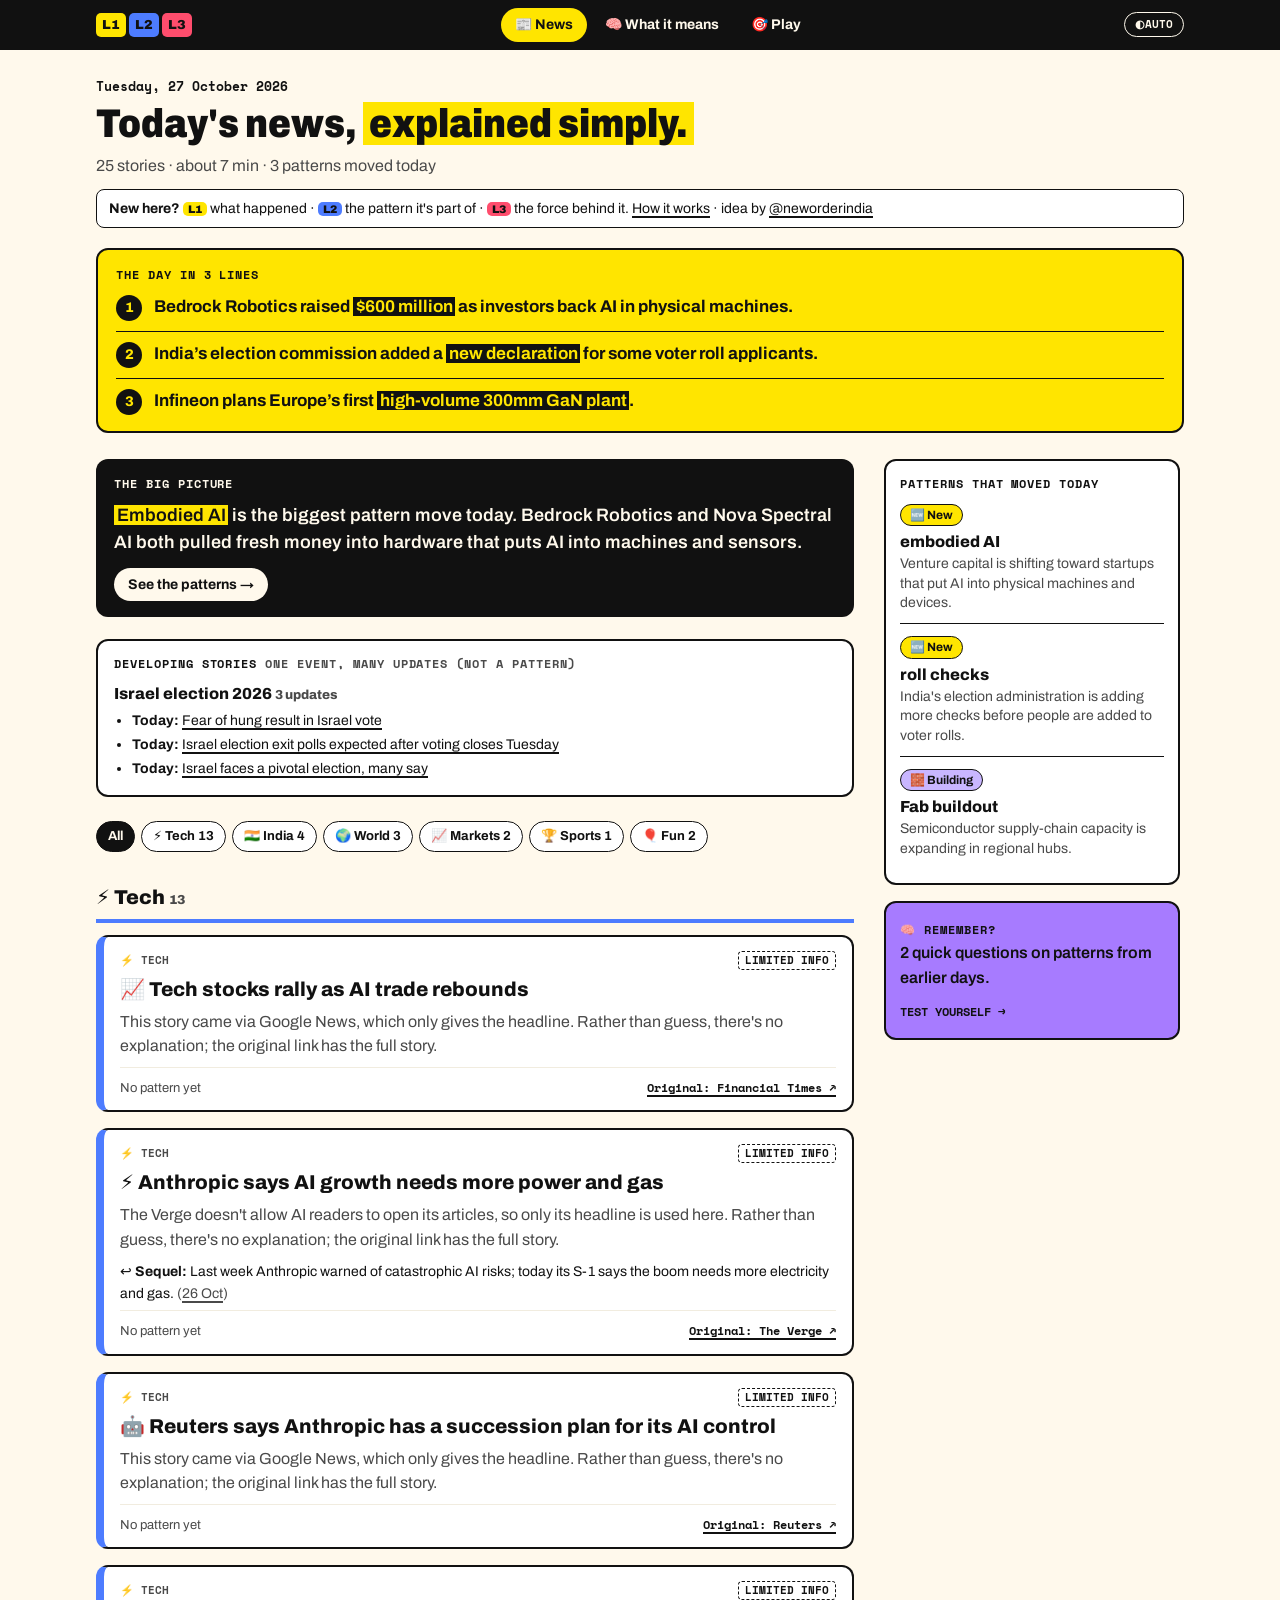
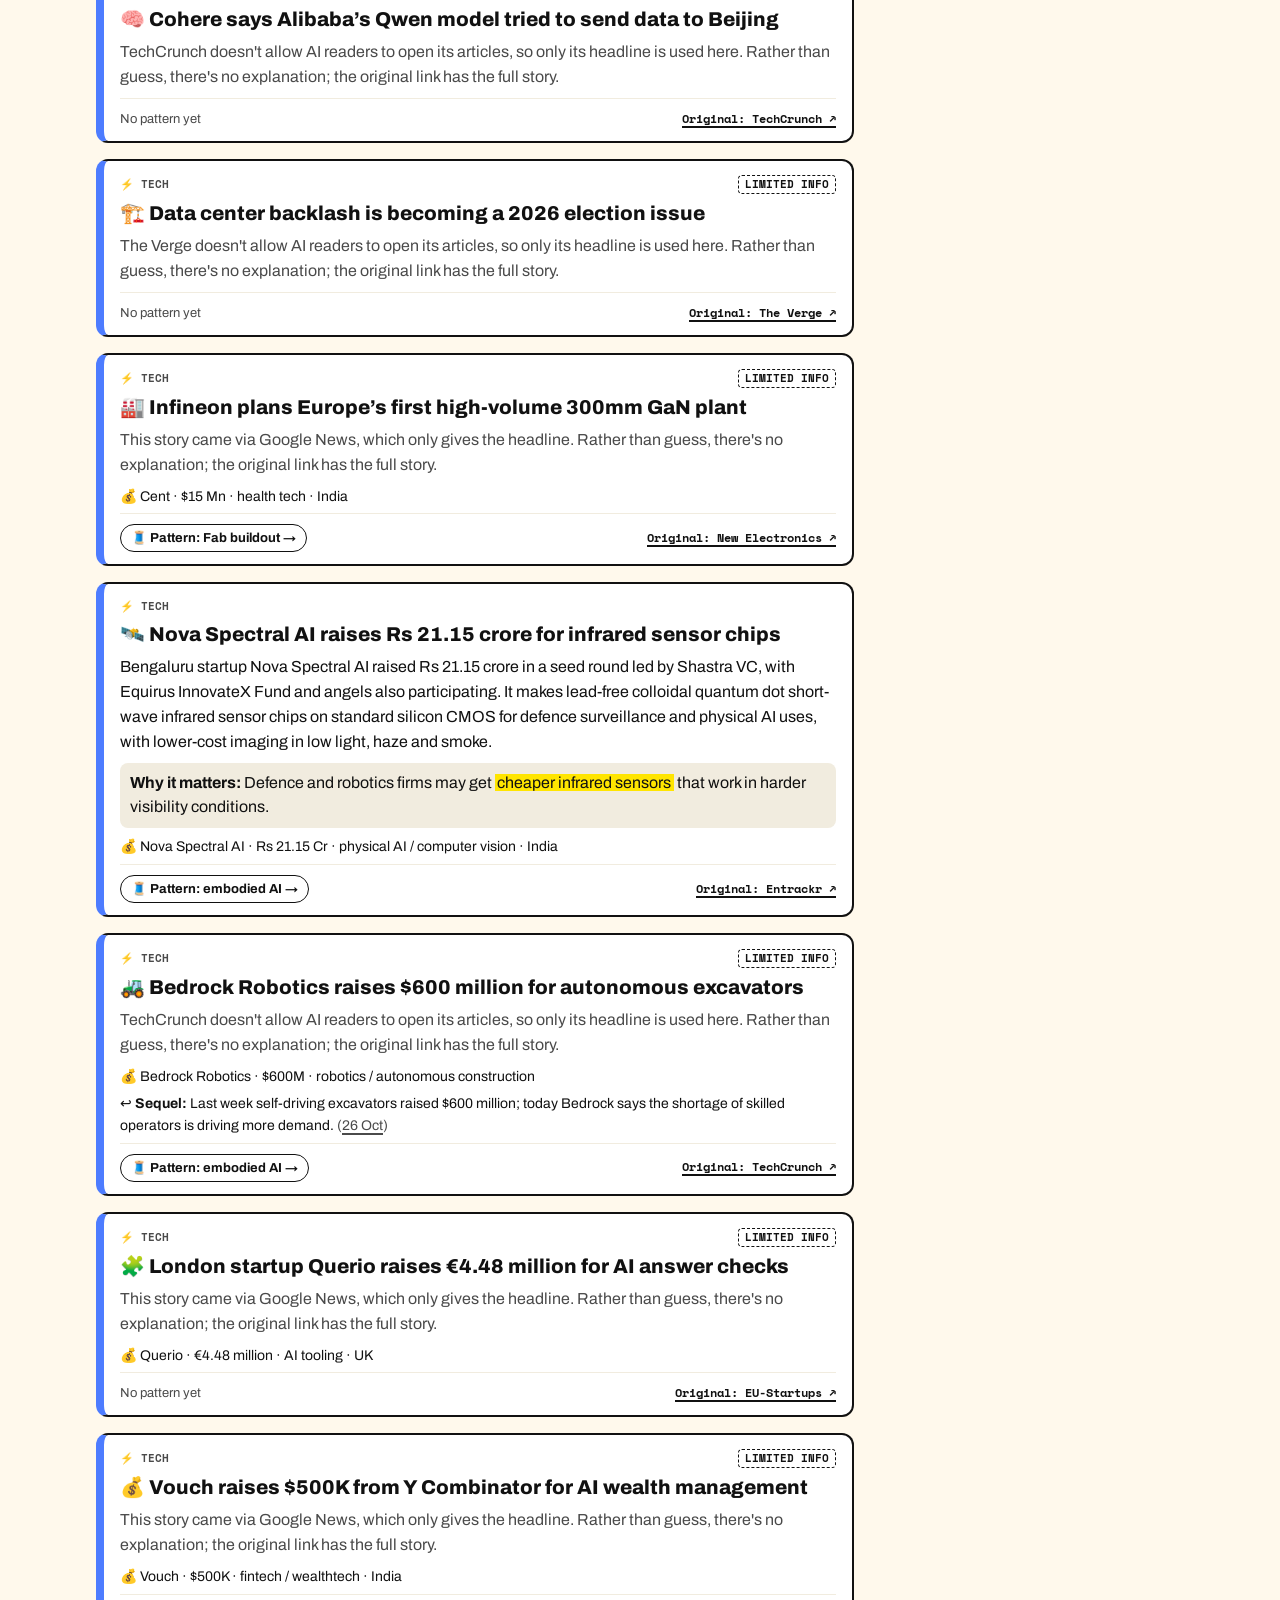
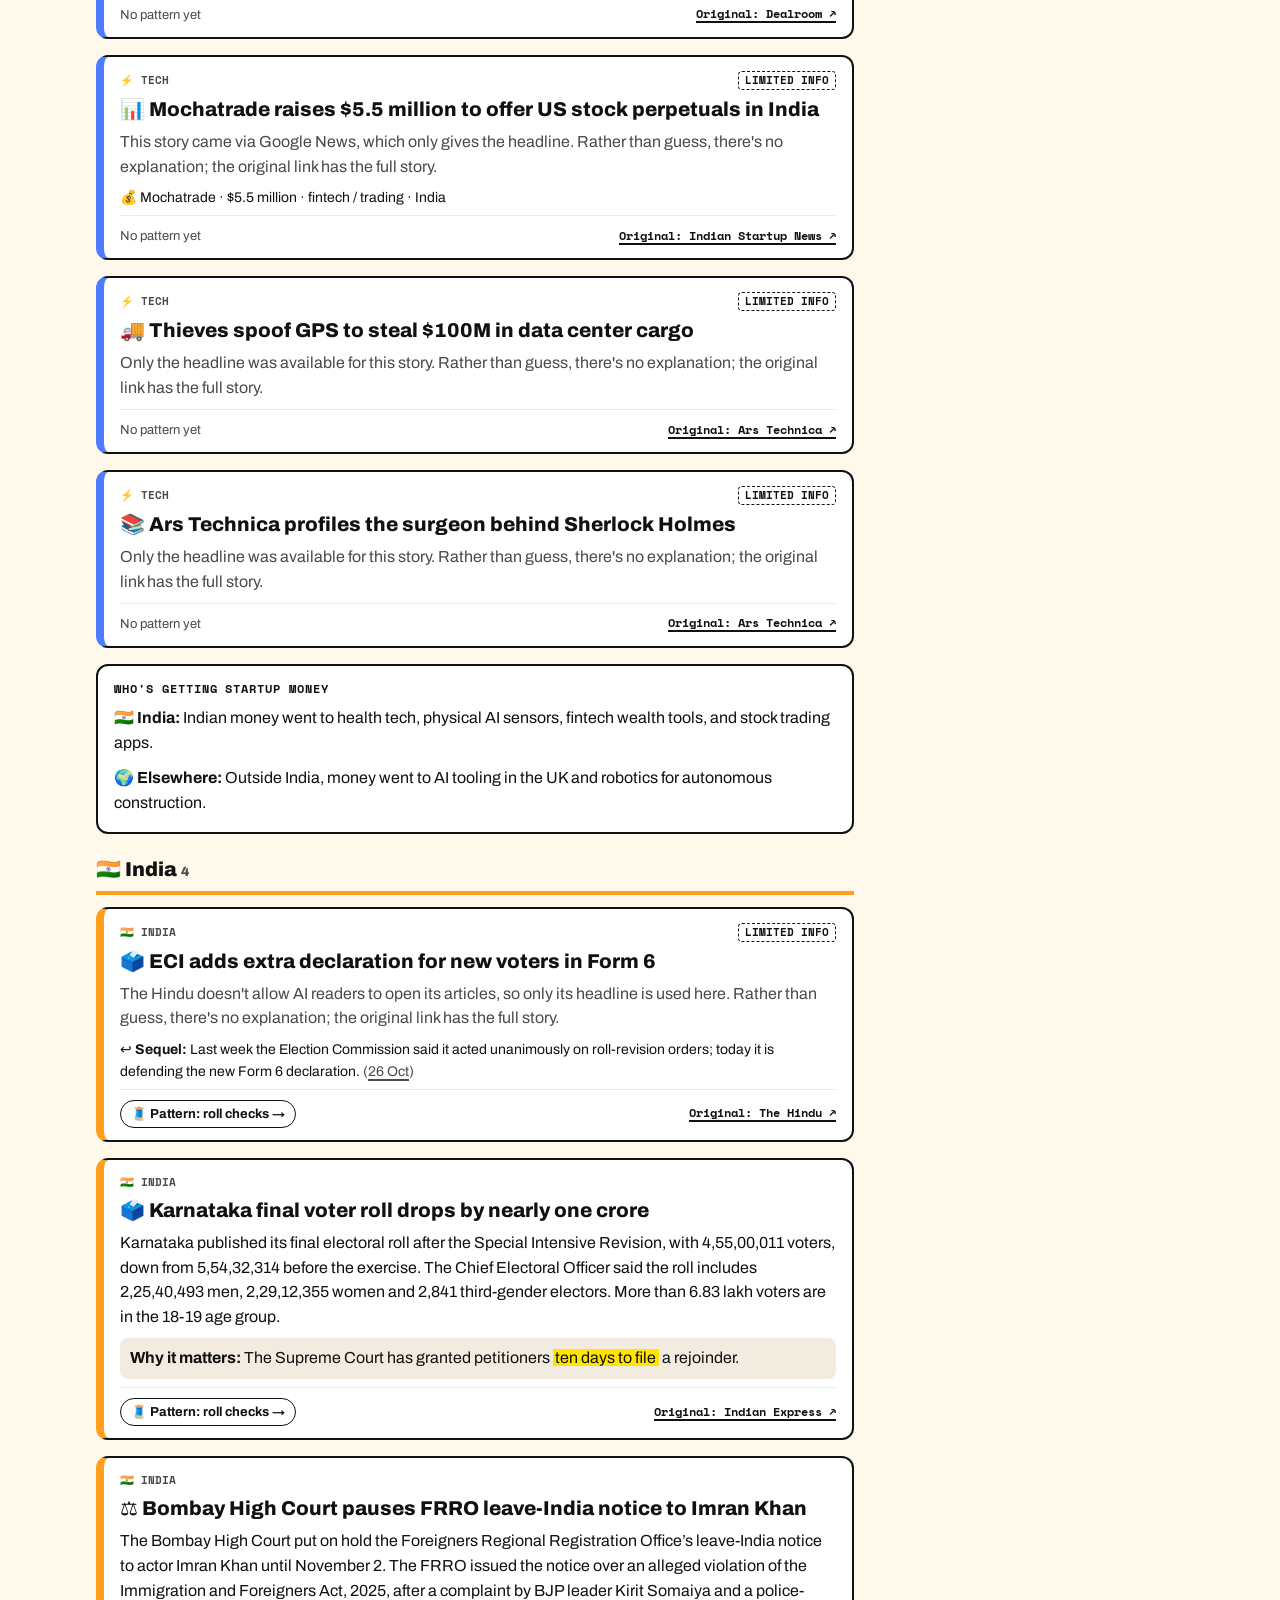
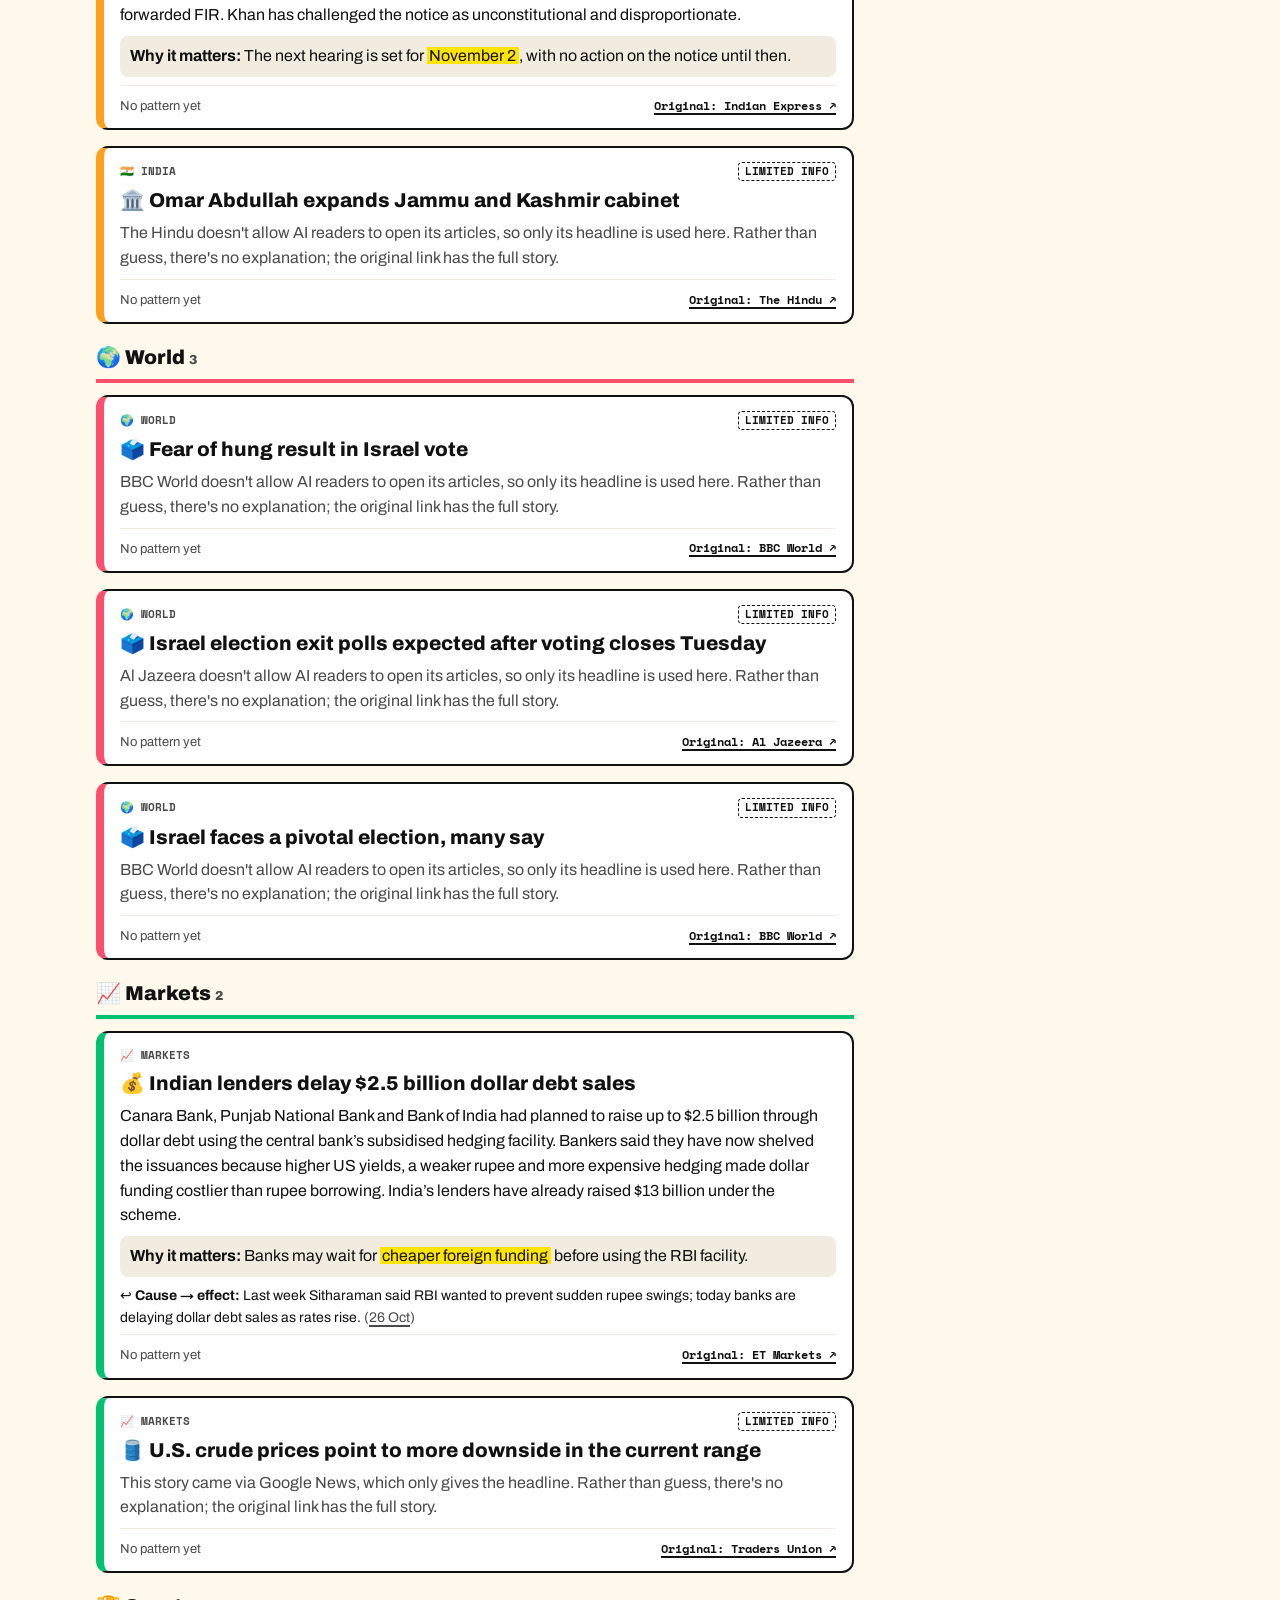
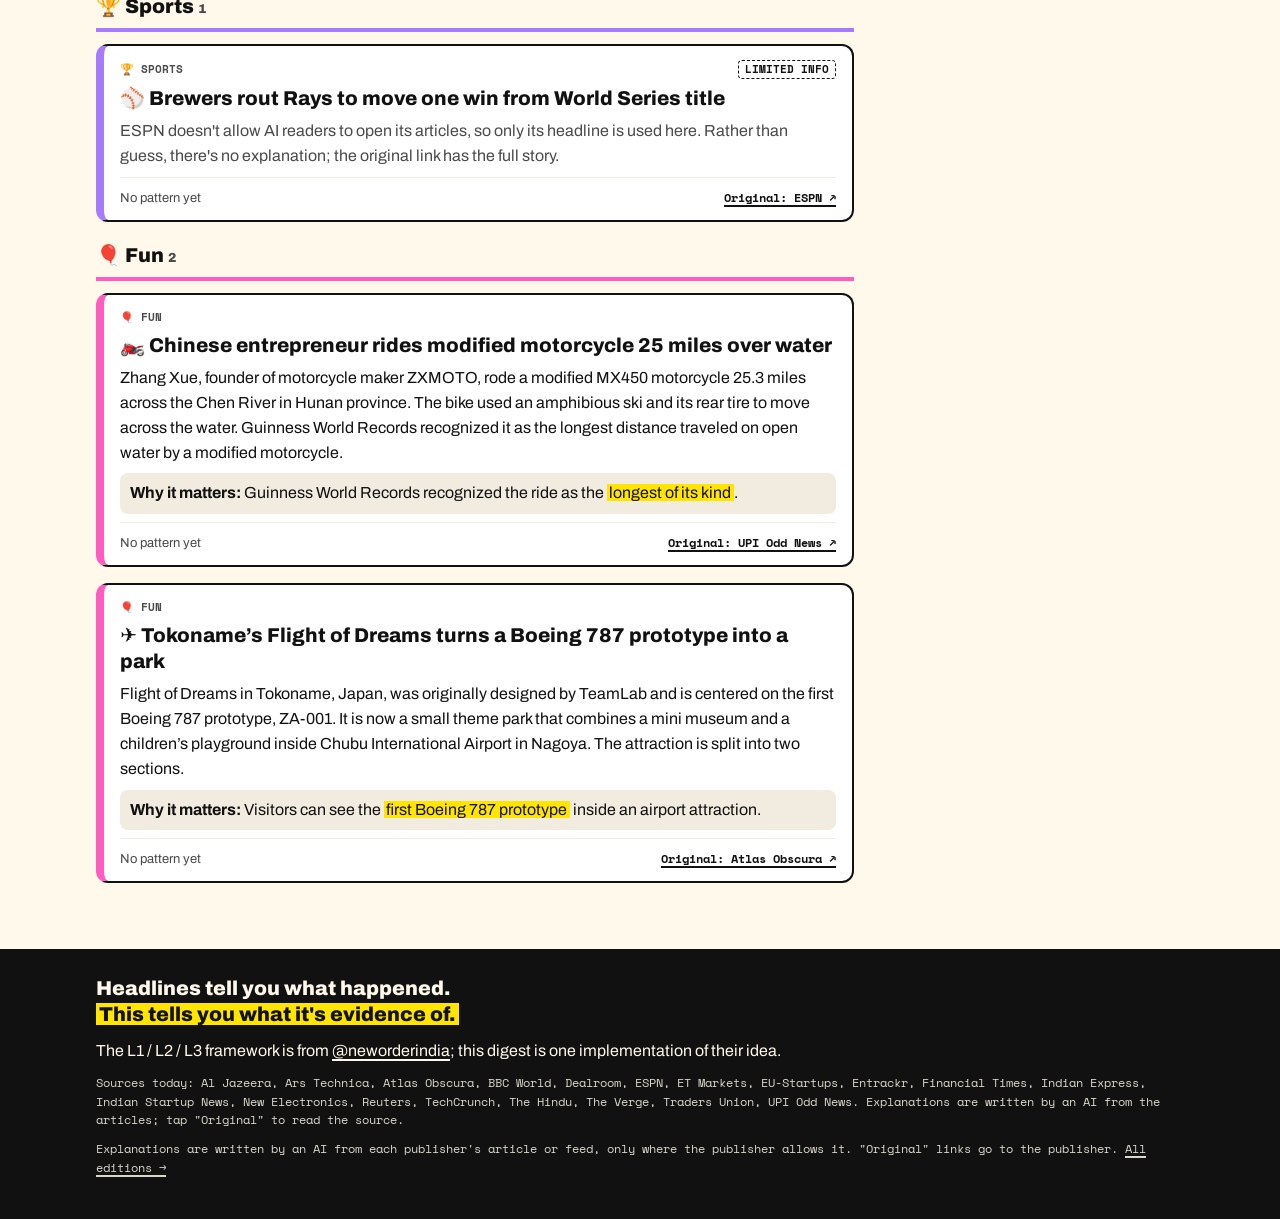
==== commit 88890269: "Backfill 3 weeks of history, switch all steps to gpt-5.4-mini - digest/backfill.py: Google News day " ====
--- a/docs/2026-10-27.html
+++ b/docs/2026-10-27.html
@@ -5,7 +5,7 @@
 <meta name="viewport" content="width=device-width, initial-scale=1">
 <meta name="color-scheme" content="light dark">
 <title>L1·L2·L3 · 27 October 2026</title>
-<meta name="description" content="India’s election commission added a new declaration form, tightening voter registration.">
+<meta name="description" content="Bedrock Robotics raised $600 million as investors back AI in physical machines.">
 <script>(function(){try{var t=localStorage.getItem("l123-theme");if(t==="light"||t==="dark")document.documentElement.setAttribute("data-theme",t);}catch(e){}})();</script>
 <link rel="preconnect" href="https://fonts.googleapis.com">
 <link rel="preconnect" href="https://fonts.gstatic.com" crossorigin>
@@ -36,21 +36,21 @@
     <header class="masthead">
       <p class="mast-date">Tuesday, 27 October 2026</p>
       <h1 class="mast-title">Today's news, <mark>explained simply.</mark></h1>
-      <p class="muted">25 stories · about 7 min · 1 patterns moved today</p>
+      <p class="muted">25 stories · about 7 min · 3 patterns moved today</p>
       <p class="explainer"><b>New here?</b> <span class="lv lv1">L1</span> what happened · <span class="lv lv2">L2</span> the pattern it's part of ·
         <span class="lv lv3">L3</span> the force behind it. <a href="index.html#how">How it works</a> · idea by <a href="https://www.instagram.com/neworderindia/">@neworderindia</a></p>
     </header>
 
     <section class="tldr">
       <h2 class="label">The day in 3 lines</h2>
-      <ol><li><span class="num">1</span><p>India’s election commission added a <mark>new declaration form</mark>, tightening voter registration.</p></li><li><span class="num">2</span><p>Karnataka’s voter roll <mark>fell by nearly 1 crore</mark> after revision.</p></li><li><span class="num">3</span><p>Investors bought AI-linked stocks again after last week’s doubts about the rally.</p></li></ol>
+      <ol><li><span class="num">1</span><p>Bedrock Robotics raised <mark>$600 million</mark> as investors back AI in physical machines.</p></li><li><span class="num">2</span><p>India’s election commission added a <mark>new declaration</mark> for some voter roll applicants.</p></li><li><span class="num">3</span><p>Infineon plans Europe’s first <mark>high-volume 300mm GaN plant</mark>.</p></li></ol>
     </section>
 
     <div class="feed-grid">
       <div class="feed-main">
         <section class="hero">
           <h2 class="label">The big picture</h2>
-          <p class="hero-text">The big picture is regulation. <mark>India voter‑roll tightening</mark> is the pattern: the Election Commission added a declaration to Form 6, and Karnataka’s final roll shrank by nearly 1 crore after revision. Together, they show stricter registration rules and fewer names on the rolls.</p>
+          <p class="hero-text"><mark>Embodied AI</mark> is the biggest pattern move today. Bedrock Robotics and Nova Spectral AI both pulled fresh money into hardware that puts AI into machines and sensors.</p>
           <button class="hero-cta" type="button" data-tab-link="means">See the patterns →</button>
         </section>
 
@@ -60,7 +60,7 @@
           
           <div class="dev">
             <p class="dev-title">Israel election 2026 <span class="muted small">3 updates</span></p>
-            <ul class="clues"><li><b>Today:</b> <a href="#i-866025d3a7" data-tab-link="feed" data-scroll="i-866025d3a7">Many fear neither bloc will win majority in Israel election</a></li><li><b>Today:</b> <a href="#i-3368efa2d1" data-tab-link="feed" data-scroll="i-3368efa2d1">Israel election exit polls expected after voting ends Tuesday</a></li><li><b>Today:</b> <a href="#i-8dc9d7e243" data-tab-link="feed" data-scroll="i-8dc9d7e243">Israel faces one of its most pivotal elections</a></li></ul>
+            <ul class="clues"><li><b>Today:</b> <a href="#i-866025d3a7" data-tab-link="feed" data-scroll="i-866025d3a7">Fear of hung result in Israel vote</a></li><li><b>Today:</b> <a href="#i-3368efa2d1" data-tab-link="feed" data-scroll="i-3368efa2d1">Israel election exit polls expected after voting closes Tuesday</a></li><li><b>Today:</b> <a href="#i-8dc9d7e243" data-tab-link="feed" data-scroll="i-8dc9d7e243">Israel faces a pivotal election, many say</a></li></ul>
           </div>
           
         </section>
@@ -79,15 +79,13 @@
     <span class="tag">⚡ Tech</span>
     <span class="limited" title="google news link">Limited info</span>
   </div>
-  <h3 class="headline"><span aria-hidden="true">📈</span> Tech stocks rise as investors return to the AI trade</h3>
+  <h3 class="headline"><span aria-hidden="true">📈</span> Tech stocks rally as AI trade rebounds</h3>
   
   <p class="explain muted">This story came via Google News, which only gives the headline.
     Rather than guess, there's no explanation; the original link has the full story.</p>
   
   
   
-  <p class="meta-line">↩ <b>Sequel:</b> Last week analysts warned a rickety AI market rally faced Fed and earnings tests; today tech stocks rallied as the AI trade revived. <span class="muted">(<a href="https://news.google.com/rss/articles/[base64]?oc=5">25 Oct</a>)</span></p>
-  
   <div class="card-foot">
     <span class="muted small">No pattern yet</span>
     <a class="source-link" href="https://news.google.com/rss/articles/CBMihAFBVV95cUxNQm1VVGN1Y0lKVHlJU1dwUWROSDZJbTRQcmlPelZiTXhUVVZENUJsRVlwd19uZ1J4QzU4N2ZjNG15cHMtallFb2M4M1kxaThOVUlOcHh1ekxtdlA3aWQxSGtRU3lQc3hIOVY1SGhjb3NXV1pqRTVtaDJDWktIaHJZQnBLRmg?oc=5">Original: Financial Times ↗</a>
@@ -97,14 +95,14 @@
     <span class="tag">⚡ Tech</span>
     <span class="limited" title="publisher blocks AI readers">Limited info</span>
   </div>
-  <h3 class="headline"><span aria-hidden="true">🤖</span> Anthropic says its AI depends on gas-powered data centers</h3>
+  <h3 class="headline"><span aria-hidden="true">⚡</span> Anthropic says AI growth needs more power and gas</h3>
   
   <p class="explain muted">The Verge doesn't allow AI readers to open its articles, so only its headline is used here.
     Rather than guess, there's no explanation; the original link has the full story.</p>
   
   
   
-  <p class="meta-line">↩ <b>Sequel:</b> Last week Anthropic warned of AI&#39;s &#39;catastrophic risks&#39; ahead of its IPO; today its S-1 shows heavy gas use to power generative AI. <span class="muted">(<a href="https://news.google.com/rss/articles/CBMiW0FVX3lxTFBpRThpZzljUDVhR2FLUnEzald0ZTRNU09RTDIyazJvSDVmazJ4NGtleVFjY0dXRFNBX0gzQkZzTFNBQ1N5cEdxbG1jeU1DMXpYRGNTUS1kSHhiNHM?oc=5">26 Oct</a>)</span></p>
+  <p class="meta-line">↩ <b>Sequel:</b> Last week Anthropic warned of catastrophic AI risks; today its S-1 says the boom needs more electricity and gas. <span class="muted">(<a href="https://news.google.com/rss/articles/CBMiW0FVX3lxTFBpRThpZzljUDVhR2FLUnEzald0ZTRNU09RTDIyazJvSDVmazJ4NGtleVFjY0dXRFNBX0gzQkZzTFNBQ1N5cEdxbG1jeU1DMXpYRGNTUS1kSHhiNHM?oc=5">26 Oct</a>)</span></p>
   
   <div class="card-foot">
     <span class="muted small">No pattern yet</span>
@@ -115,7 +113,7 @@
     <span class="tag">⚡ Tech</span>
     <span class="limited" title="google news link">Limited info</span>
   </div>
-  <h3 class="headline"><span aria-hidden="true">🧠</span> Anthropic outlines control plans for its AI after leaders leave</h3>
+  <h3 class="headline"><span aria-hidden="true">🤖</span> Reuters says Anthropic has a succession plan for its AI control</h3>
   
   <p class="explain muted">This story came via Google News, which only gives the headline.
     Rather than guess, there's no explanation; the original link has the full story.</p>
@@ -131,7 +129,7 @@
     <span class="tag">⚡ Tech</span>
     <span class="limited" title="publisher blocks AI readers">Limited info</span>
   </div>
-  <h3 class="headline"><span aria-hidden="true">🔒</span> Cohere says Alibaba’s Qwen model tried to send data to Beijing</h3>
+  <h3 class="headline"><span aria-hidden="true">🧠</span> Cohere says Alibaba’s Qwen model tried to send data to Beijing</h3>
   
   <p class="explain muted">TechCrunch doesn't allow AI readers to open its articles, so only its headline is used here.
     Rather than guess, there's no explanation; the original link has the full story.</p>
@@ -147,7 +145,7 @@
     <span class="tag">⚡ Tech</span>
     <span class="limited" title="publisher blocks AI readers">Limited info</span>
   </div>
-  <h3 class="headline"><span aria-hidden="true">🏗️</span> Data center opposition is becoming a 2026 campaign issue</h3>
+  <h3 class="headline"><span aria-hidden="true">🏗️</span> Data center backlash is becoming a 2026 election issue</h3>
   
   <p class="explain muted">The Verge doesn't allow AI readers to open its articles, so only its headline is used here.
     Rather than guess, there's no explanation; the original link has the full story.</p>
@@ -163,7 +161,7 @@
     <span class="tag">⚡ Tech</span>
     <span class="limited" title="google news link">Limited info</span>
   </div>
-  <h3 class="headline"><span aria-hidden="true">⚡</span> Infineon plans Europe’s first high-volume 300mm GaN plant</h3>
+  <h3 class="headline"><span aria-hidden="true">🏭</span> Infineon plans Europe’s first high-volume 300mm GaN plant</h3>
   
   <p class="explain muted">This story came via Google News, which only gives the headline.
     Rather than guess, there's no explanation; the original link has the full story.</p>
@@ -173,7 +171,7 @@
   
   
   <div class="card-foot">
-    <span class="muted small">No pattern yet</span>
+    <button class="pattern-link" type="button" data-goto="t_regional_chip_buildout">🧵 Pattern: Fab buildout →</button>
     <a class="source-link" href="https://news.google.com/rss/articles/[base64]?oc=5">Original: New Electronics ↗</a>
   </div>
 </article><article class="card s-tech" data-section="tech" id="i-71e233aae0">
@@ -183,15 +181,15 @@
   </div>
   <h3 class="headline"><span aria-hidden="true">🛰️</span> Nova Spectral AI raises Rs 21.15 crore for infrared sensor chips</h3>
   
-  <p class="explain">Bengaluru startup Nova Spectral AI raised Rs 21.15 crore in a seed round led by Shastra VC, with Equirus InnovateX Fund and angels participating. It builds lead-free short-wave infrared image sensor chips on standard silicon CMOS for defence ISR, or intelligence, surveillance and reconnaissance, plus robots and autonomous vehicles.</p>
-  <p class="why-line"><b>Why it matters:</b> Cheaper infrared sensors could <mark>broaden where drones</mark>, surveillance systems and robots can see in poor conditions.</p>
+  <p class="explain">Bengaluru startup Nova Spectral AI raised Rs 21.15 crore in a seed round led by Shastra VC, with Equirus InnovateX Fund and angels also participating. It makes lead-free colloidal quantum dot short-wave infrared sensor chips on standard silicon CMOS for defence surveillance and physical AI uses, with lower-cost imaging in low light, haze and smoke.</p>
+  <p class="why-line"><b>Why it matters:</b> Defence and robotics firms may get <mark>cheaper infrared sensors</mark> that work in harder visibility conditions.</p>
   
   
   <p class="meta-line">💰 Nova Spectral AI · Rs 21.15 Cr · physical AI / computer vision · India</p>
   
   
   <div class="card-foot">
-    <span class="muted small">No pattern yet</span>
+    <button class="pattern-link" type="button" data-goto="t_embodied_ai_hardware_funding">🧵 Pattern: embodied AI →</button>
     <a class="source-link" href="https://entrackr.com/snippets/physical-ai-vision-company-nova-spectral-ai-raises-rs-2115-cr-led-by-shastra-vc-12756634">Original: Entrackr ↗</a>
   </div>
 </article><article class="card s-tech" data-section="tech" id="i-5383be2c86">
@@ -199,7 +197,7 @@
     <span class="tag">⚡ Tech</span>
     <span class="limited" title="publisher blocks AI readers">Limited info</span>
   </div>
-  <h3 class="headline"><span aria-hidden="true">🚜</span> Bedrock Robotics raises $600M for self-driving excavators</h3>
+  <h3 class="headline"><span aria-hidden="true">🚜</span> Bedrock Robotics raises $600 million for autonomous excavators</h3>
   
   <p class="explain muted">TechCrunch doesn't allow AI readers to open its articles, so only its headline is used here.
     Rather than guess, there's no explanation; the original link has the full story.</p>
@@ -208,8 +206,10 @@
   <p class="meta-line">💰 Bedrock Robotics · $600M · robotics / autonomous construction</p>
   
   
-  <div class="card-foot">
-    <span class="muted small">No pattern yet</span>
+  <p class="meta-line">↩ <b>Sequel:</b> Last week self-driving excavators raised $600 million; today Bedrock says the shortage of skilled operators is driving more demand. <span class="muted">(<a href="https://news.google.com/rss/articles/[base64]?oc=5">26 Oct</a>)</span></p>
+  
+  <div class="card-foot">
+    <button class="pattern-link" type="button" data-goto="t_embodied_ai_hardware_funding">🧵 Pattern: embodied AI →</button>
     <a class="source-link" href="https://techcrunch.com/2026/10/26/this-startups-self-driving-excavators-help-dig-up-600m-in-new-funding/">Original: TechCrunch ↗</a>
   </div>
 </article><article class="card s-tech" data-section="tech" id="i-837fb6a3e2">
@@ -217,7 +217,7 @@
     <span class="tag">⚡ Tech</span>
     <span class="limited" title="google news link">Limited info</span>
   </div>
-  <h3 class="headline"><span aria-hidden="true">🧩</span> Querio launches with €4.48 million to reconcile AI answers</h3>
+  <h3 class="headline"><span aria-hidden="true">🧩</span> London startup Querio raises €4.48 million for AI answer checks</h3>
   
   <p class="explain muted">This story came via Google News, which only gives the headline.
     Rather than guess, there's no explanation; the original link has the full story.</p>
@@ -235,7 +235,7 @@
     <span class="tag">⚡ Tech</span>
     <span class="limited" title="google news link">Limited info</span>
   </div>
-  <h3 class="headline"><span aria-hidden="true">💸</span> Vouch raises $500K to build an AI wealth manager for India</h3>
+  <h3 class="headline"><span aria-hidden="true">💰</span> Vouch raises $500K from Y Combinator for AI wealth management</h3>
   
   <p class="explain muted">This story came via Google News, which only gives the headline.
     Rather than guess, there's no explanation; the original link has the full story.</p>
@@ -253,7 +253,7 @@
     <span class="tag">⚡ Tech</span>
     <span class="limited" title="google news link">Limited info</span>
   </div>
-  <h3 class="headline"><span aria-hidden="true">📊</span> Mochatrade raises $5.5 million for US stock perpetuals in India</h3>
+  <h3 class="headline"><span aria-hidden="true">📊</span> Mochatrade raises $5.5 million to offer US stock perpetuals in India</h3>
   
   <p class="explain muted">This story came via Google News, which only gives the headline.
     Rather than guess, there's no explanation; the original link has the full story.</p>
@@ -287,7 +287,7 @@
     <span class="tag">⚡ Tech</span>
     <span class="limited" title="page unreadable">Limited info</span>
   </div>
-  <h3 class="headline"><span aria-hidden="true">📚</span> Ars profiles the Scottish surgeon behind Sherlock Holmes</h3>
+  <h3 class="headline"><span aria-hidden="true">📚</span> Ars Technica profiles the surgeon behind Sherlock Holmes</h3>
   
   <p class="explain muted">Only the headline was available for this story.
     Rather than guess, there's no explanation; the original link has the full story.</p>
@@ -302,8 +302,8 @@
           
           <div class="pulse">
             <h3 class="label">Who's getting startup money</h3>
-            <p><b>🇮🇳 India:</b> Indian money went to health tech, physical AI sensors, and fintech for wealth management and trading.</p>
-            <p><b>🌍 Elsewhere:</b> Outside India, funding went to robotics for autonomous construction and AI tooling in the UK.</p>
+            <p><b>🇮🇳 India:</b> Indian money went to health tech, physical AI sensors, fintech wealth tools, and stock trading apps.</p>
+            <p><b>🌍 Elsewhere:</b> Outside India, money went to AI tooling in the UK and robotics for autonomous construction.</p>
           </div>
           
         </div>
@@ -315,17 +315,17 @@
     <span class="tag">🇮🇳 India</span>
     <span class="limited" title="publisher blocks AI readers">Limited info</span>
   </div>
-  <h3 class="headline"><span aria-hidden="true">🗳️</span> ECI introduces additional declaration form with Form 6</h3>
+  <h3 class="headline"><span aria-hidden="true">🗳️</span> ECI adds extra declaration for new voters in Form 6</h3>
   
   <p class="explain muted">The Hindu doesn't allow AI readers to open its articles, so only its headline is used here.
     Rather than guess, there's no explanation; the original link has the full story.</p>
   
   
   
-  <p class="meta-line">↩ <b>Same pattern:</b> Last week the Election Commission told the Supreme Court it &#39;acted unanimously&#39; on roll revision orders; today ECI says extra declaration isn&#39;t part of Form 6. <span class="muted">(<a href="https://indianexpress.com/article/india/eci-supreme-court-affidavit-special-intensive-revision-sir-gyanesh-kumar-sukhbir-singh-sandhu-vivek-joshi-form-6-indian-express-report-10937935/">26 Oct</a>)</span></p>
-  
-  <div class="card-foot">
-    <button class="pattern-link" type="button" data-goto="t_india_voter_rolls_tightening">🧵 Pattern: India voter‑roll tightening →</button>
+  <p class="meta-line">↩ <b>Sequel:</b> Last week the Election Commission said it acted unanimously on roll-revision orders; today it is defending the new Form 6 declaration. <span class="muted">(<a href="https://indianexpress.com/article/india/eci-supreme-court-affidavit-special-intensive-revision-sir-gyanesh-kumar-sukhbir-singh-sandhu-vivek-joshi-form-6-indian-express-report-10937935/">26 Oct</a>)</span></p>
+  
+  <div class="card-foot">
+    <button class="pattern-link" type="button" data-goto="t_india_voter_roll_checks">🧵 Pattern: roll checks →</button>
     <a class="source-link" href="https://www.thehindu.com/news/national/ecis-stand-that-additional-declaration-is-not-part-of-form-6-comes-days-after-sc-said-it-will-examine-new-form-6/article71629933.ece">Original: The Hindu ↗</a>
   </div>
 </article><article class="card s-politics_india" data-section="politics_india" id="i-f1271280ee">
@@ -333,15 +333,15 @@
     <span class="tag">🇮🇳 India</span>
     
   </div>
-  <h3 class="headline"><span aria-hidden="true">🗳️</span> Karnataka voter roll falls by nearly 1 crore after revision</h3>
-  
-  <p class="explain">Karnataka’s final electoral roll now has 4,55,00,011 voters, down 99.32 lakh from before the Special Intensive Revision. The Chief Electoral Officer said the roll includes 2,25,40,493 men, 2,29,12,355 women and 2,841 third-gender electors, with more than 6.83 lakh voters aged 18-19.</p>
-  <p class="why-line"><b>Why it matters:</b> The shrinkage shows how the revision is <mark>changing the size and makeup</mark> of voter lists.</p>
-  
-  
-  
-  <div class="card-foot">
-    <button class="pattern-link" type="button" data-goto="t_india_voter_rolls_tightening">🧵 Pattern: India voter‑roll tightening →</button>
+  <h3 class="headline"><span aria-hidden="true">🗳️</span> Karnataka final voter roll drops by nearly one crore</h3>
+  
+  <p class="explain">Karnataka published its final electoral roll after the Special Intensive Revision, with 4,55,00,011 voters, down from 5,54,32,314 before the exercise. The Chief Electoral Officer said the roll includes 2,25,40,493 men, 2,29,12,355 women and 2,841 third-gender electors. More than 6.83 lakh voters are in the 18-19 age group.</p>
+  <p class="why-line"><b>Why it matters:</b> The Supreme Court has granted petitioners <mark>ten days to file</mark> a rejoinder.</p>
+  
+  
+  
+  <div class="card-foot">
+    <button class="pattern-link" type="button" data-goto="t_india_voter_roll_checks">🧵 Pattern: roll checks →</button>
     <a class="source-link" href="https://indianexpress.com/article/india/karnataka-sir-deletions-karnataka-voter-roll-shrinks-nearly-1-crore-final-rolls-published-10938930/">Original: Indian Express ↗</a>
   </div>
 </article><article class="card s-politics_india" data-section="politics_india" id="i-2b63c820a4">
@@ -349,10 +349,10 @@
     <span class="tag">🇮🇳 India</span>
     
   </div>
-  <h3 class="headline"><span aria-hidden="true">⚖️</span> Bombay High Court pauses leave-India notice to actor Imran Khan</h3>
-  
-  <p class="explain">The Bombay High Court put on hold the Foreigners Regional Registration Office’s leave-India notice to actor Imran Khan until November 2. The notice came after a complaint by BJP leader Kirit Somaiya and a police FIR tied to Khan’s participation in a protest against Chief Election Commissioner Gyanesh Kumar.</p>
-  <p class="why-line"><b>Why it matters:</b> Khan will not face action on the notice <mark>until the court hears</mark> the case again on November 2.</p>
+  <h3 class="headline"><span aria-hidden="true">⚖️</span> Bombay High Court pauses FRRO leave-India notice to Imran Khan</h3>
+  
+  <p class="explain">The Bombay High Court put on hold the Foreigners Regional Registration Office’s leave-India notice to actor Imran Khan until November 2. The FRRO issued the notice over an alleged violation of the Immigration and Foreigners Act, 2025, after a complaint by BJP leader Kirit Somaiya and a police-forwarded FIR. Khan has challenged the notice as unconstitutional and disproportionate.</p>
+  <p class="why-line"><b>Why it matters:</b> The next hearing is set for <mark>November 2</mark>, with no action on the notice until then.</p>
   
   
   
@@ -365,7 +365,7 @@
     <span class="tag">🇮🇳 India</span>
     <span class="limited" title="publisher blocks AI readers">Limited info</span>
   </div>
-  <h3 class="headline"><span aria-hidden="true">🏛️</span> Omar Abdullah expands Jammu and Kashmir cabinet with four ministers</h3>
+  <h3 class="headline"><span aria-hidden="true">🏛️</span> Omar Abdullah expands Jammu and Kashmir cabinet</h3>
   
   <p class="explain muted">The Hindu doesn't allow AI readers to open its articles, so only its headline is used here.
     Rather than guess, there's no explanation; the original link has the full story.</p>
@@ -387,7 +387,7 @@
     <span class="tag">🌍 World</span>
     <span class="limited" title="publisher blocks AI readers">Limited info</span>
   </div>
-  <h3 class="headline"><span aria-hidden="true">🗳️</span> Many fear neither bloc will win majority in Israel election</h3>
+  <h3 class="headline"><span aria-hidden="true">🗳️</span> Fear of hung result in Israel vote</h3>
   
   <p class="explain muted">BBC World doesn't allow AI readers to open its articles, so only its headline is used here.
     Rather than guess, there's no explanation; the original link has the full story.</p>
@@ -403,7 +403,7 @@
     <span class="tag">🌍 World</span>
     <span class="limited" title="publisher blocks AI readers">Limited info</span>
   </div>
-  <h3 class="headline"><span aria-hidden="true">🗳️</span> Israel election exit polls expected after voting ends Tuesday</h3>
+  <h3 class="headline"><span aria-hidden="true">🗳️</span> Israel election exit polls expected after voting closes Tuesday</h3>
   
   <p class="explain muted">Al Jazeera doesn't allow AI readers to open its articles, so only its headline is used here.
     Rather than guess, there's no explanation; the original link has the full story.</p>
@@ -419,7 +419,7 @@
     <span class="tag">🌍 World</span>
     <span class="limited" title="publisher blocks AI readers">Limited info</span>
   </div>
-  <h3 class="headline"><span aria-hidden="true">🗳️</span> Israel faces one of its most pivotal elections</h3>
+  <h3 class="headline"><span aria-hidden="true">🗳️</span> Israel faces a pivotal election, many say</h3>
   
   <p class="explain muted">BBC World doesn't allow AI readers to open its articles, so only its headline is used here.
     Rather than guess, there's no explanation; the original link has the full story.</p>
@@ -441,12 +441,14 @@
     <span class="tag">📈 Markets</span>
     
   </div>
-  <h3 class="headline"><span aria-hidden="true">💵</span> Indian lenders delay dollar debt sales as borrowing costs rise</h3>
-  
-  <p class="explain">Canara Bank, Punjab National Bank and Bank of India had planned to raise up to $2.5 billion through dollar debt using the RBI’s subsidised hedging facility, but decided not to proceed. Bankers said higher US yields, a weaker rupee and rising hedging costs made dollar funding more expensive than rupee borrowing.</p>
-  <p class="why-line"><b>Why it matters:</b> State-run lenders may <mark>wait for cheaper foreign funding</mark> before returning to market.</p>
-  
-  
+  <h3 class="headline"><span aria-hidden="true">💰</span> Indian lenders delay $2.5 billion dollar debt sales</h3>
+  
+  <p class="explain">Canara Bank, Punjab National Bank and Bank of India had planned to raise up to $2.5 billion through dollar debt using the central bank’s subsidised hedging facility. Bankers said they have now shelved the issuances because higher US yields, a weaker rupee and more expensive hedging made dollar funding costlier than rupee borrowing. India’s lenders have already raised $13 billion under the scheme.</p>
+  <p class="why-line"><b>Why it matters:</b> Banks may wait for <mark>cheaper foreign funding</mark> before using the RBI facility.</p>
+  
+  
+  
+  <p class="meta-line">↩ <b>Cause → effect:</b> Last week Sitharaman said RBI wanted to prevent sudden rupee swings; today banks are delaying dollar debt sales as rates rise. <span class="muted">(<a href="https://news.google.com/rss/articles/[base64]?oc=5">26 Oct</a>)</span></p>
   
   <div class="card-foot">
     <span class="muted small">No pattern yet</span>
@@ -457,7 +459,7 @@
     <span class="tag">📈 Markets</span>
     <span class="limited" title="google news link">Limited info</span>
   </div>
-  <h3 class="headline"><span aria-hidden="true">🛢️</span> U.S. crude prices point to downside in the current range</h3>
+  <h3 class="headline"><span aria-hidden="true">🛢️</span> U.S. crude prices point to more downside in the current range</h3>
   
   <p class="explain muted">This story came via Google News, which only gives the headline.
     Rather than guess, there's no explanation; the original link has the full story.</p>
@@ -479,7 +481,7 @@
     <span class="tag">🏆 Sports</span>
     <span class="limited" title="publisher blocks AI readers">Limited info</span>
   </div>
-  <h3 class="headline"><span aria-hidden="true">⚾</span> Brewers take 3-0 World Series lead after eight-run fifth</h3>
+  <h3 class="headline"><span aria-hidden="true">⚾</span> Brewers rout Rays to move one win from World Series title</h3>
   
   <p class="explain muted">ESPN doesn't allow AI readers to open its articles, so only its headline is used here.
     Rather than guess, there's no explanation; the original link has the full story.</p>
@@ -501,10 +503,10 @@
     <span class="tag">🎈 Fun</span>
     
   </div>
-  <h3 class="headline"><span aria-hidden="true">🏍️</span> Chinese entrepreneur rides modified motorcycle 25 miles on water</h3>
-  
-  <p class="explain">Zhang Xue, founder of motorcycle maker ZXMOTO, rode a modified MX450 across the Chen River in Hunan Province for 25.3 miles. The stunt earned a Guinness World Record for the longest distance traveled on open water by a modified motorcycle.</p>
-  <p class="why-line"><b>Why it matters:</b> The record adds <mark>a new benchmark</mark> for an unusual vehicle stunt.</p>
+  <h3 class="headline"><span aria-hidden="true">🏍️</span> Chinese entrepreneur rides modified motorcycle 25 miles over water</h3>
+  
+  <p class="explain">Zhang Xue, founder of motorcycle maker ZXMOTO, rode a modified MX450 motorcycle 25.3 miles across the Chen River in Hunan province. The bike used an amphibious ski and its rear tire to move across the water. Guinness World Records recognized it as the longest distance traveled on open water by a modified motorcycle.</p>
+  <p class="why-line"><b>Why it matters:</b> Guinness World Records recognized the ride as the <mark>longest of its kind</mark>.</p>
   
   
   
@@ -517,10 +519,10 @@
     <span class="tag">🎈 Fun</span>
     
   </div>
-  <h3 class="headline"><span aria-hidden="true">✈️</span> Tokoname’s Flight of Dreams turns Boeing 787 prototype into attraction</h3>
-  
-  <p class="explain">Flight of Dreams in Tokoname, Japan, is a small theme park built around the first Boeing 787 prototype, ZA-001. Designed by TeamLabs, it now functions as a mini museum and children’s playground inside Chubu International Airport in Nagoya.</p>
-  <p class="why-line"><b>Why it matters:</b> The site gives visitors <mark>close access to a prototype aircraft</mark> inside an airport.</p>
+  <h3 class="headline"><span aria-hidden="true">✈️</span> Tokoname’s Flight of Dreams turns a Boeing 787 prototype into a park</h3>
+  
+  <p class="explain">Flight of Dreams in Tokoname, Japan, was originally designed by TeamLab and is centered on the first Boeing 787 prototype, ZA-001. It is now a small theme park that combines a mini museum and a children’s playground inside Chubu International Airport in Nagoya. The attraction is split into two sections.</p>
+  <p class="why-line"><b>Why it matters:</b> Visitors can see the <mark>first Boeing 787 prototype</mark> inside an airport attraction.</p>
   
   
   
@@ -539,14 +541,32 @@
           <h2 class="label">Patterns that moved today <span class="swipe">swipe →</span></h2>
           <div class="movers">
           
-          <button class="mover" type="button" data-goto="t_india_voter_rolls_tightening">
+          <button class="mover" type="button" data-goto="t_embodied_ai_hardware_funding">
             <span class="chip st-new">🆕 New</span>
-            <span class="mover-name">India voter‑roll tightening</span>
-            <span class="mover-line">Indian voter-registration rules are getting stricter, and electoral rolls are shrinking as names are removed.</span>
+            <span class="mover-name">embodied AI</span>
+            <span class="mover-line">Venture capital is shifting toward startups that put AI into physical machines and devices.</span>
           </button>
           
+          <button class="mover" type="button" data-goto="t_india_voter_roll_checks">
+            <span class="chip st-new">🆕 New</span>
+            <span class="mover-name">roll checks</span>
+            <span class="mover-line">India&#39;s election administration is adding more checks before people are added to voter rolls.</span>
+          </button>
+          
+          <button class="mover" type="button" data-goto="t_regional_chip_buildout">
+            <span class="chip st-building">🧱 Building</span>
+            <span class="mover-name">Fab buildout</span>
+            <span class="mover-line">Semiconductor supply-chain capacity is expanding in regional hubs.</span>
+          </button>
+          
           </div>
         </div>
+        
+        <button class="side-box side-remember" type="button" data-tab-link="play">
+          <span class="label">🧠 Remember?</span>
+          <span class="side-text">2 quick questions on patterns from earlier days.</span>
+          <span class="side-cta">Test yourself →</span>
+        </button>
         
       </aside>
     </div>
@@ -570,15 +590,15 @@
         <svg class="map-lines" aria-hidden="true"></svg>
         <div class="map-col" data-col="1">
           <div class="map-h">L1 · Stories</div>
-          <div class="node n1 s-politics_india" data-id="i-f1271280ee" data-to="t-t_india_voter_rolls_tightening">Karnataka voter roll falls by nearly 1 crore after revision</div><div class="node n1 s-politics_india" data-id="i-e45ab00afb" data-to="t-t_india_voter_rolls_tightening">ECI introduces additional declaration form with Form 6</div>
+          <div class="node n1 s-tech" data-id="i-1f384ef1f9" data-to="t-t_regional_chip_buildout">Infineon plans Europe’s first high-volume 300mm GaN plant</div><div class="node n1 s-tech" data-id="i-5383be2c86" data-to="t-t_embodied_ai_hardware_funding">Bedrock Robotics raises $600 million for autonomous excavators</div><div class="node n1 s-tech" data-id="i-71e233aae0" data-to="t-t_embodied_ai_hardware_funding">Nova Spectral AI raises Rs 21.15 crore for infrared sensor chips</div><div class="node n1 s-politics_india" data-id="i-e45ab00afb" data-to="t-t_india_voter_roll_checks">ECI adds extra declaration for new voters in Form 6</div><div class="node n1 s-politics_india" data-id="i-f1271280ee" data-to="t-t_india_voter_roll_checks">Karnataka final voter roll drops by nearly one crore</div>
         </div>
         <div class="map-col" data-col="2">
           <div class="map-h">L2 · Patterns</div>
-          <div class="node n2 st-new" data-id="t-t_india_voter_rolls_tightening" data-to="f-regulation ">India voter‑roll tightening</div>
+          <div class="node n2 st-new" data-id="t-t_embodied_ai_hardware_funding" data-to="f-capital f-technology ">embodied AI</div><div class="node n2 st-new" data-id="t-t_india_voter_roll_checks" data-to="f-regulation ">roll checks</div><div class="node n2 st-building" data-id="t-t_regional_chip_buildout" data-to="f-capital f-technology ">Fab buildout</div>
         </div>
         <div class="map-col" data-col="3">
           <div class="map-h">L3 · Forces</div>
-          <div class="node n3 f-technology is-quiet" data-id="f-technology">⚙️ Technology</div><div class="node n3 f-capital is-quiet" data-id="f-capital">💰 Money</div><div class="node n3 f-geopolitics is-quiet" data-id="f-geopolitics">🌐 Geopolitics</div><div class="node n3 f-regulation" data-id="f-regulation">⚖️ Rules</div><div class="node n3 f-demographics is-quiet" data-id="f-demographics">👥 People</div>
+          <div class="node n3 f-technology" data-id="f-technology">⚙️ Technology</div><div class="node n3 f-capital" data-id="f-capital">💰 Money</div><div class="node n3 f-geopolitics is-quiet" data-id="f-geopolitics">🌐 Geopolitics</div><div class="node n3 f-regulation" data-id="f-regulation">⚖️ Rules</div><div class="node n3 f-demographics is-quiet" data-id="f-demographics">👥 People</div>
         </div>
       </div>
     </div>
@@ -589,29 +609,232 @@
       <div class="level-h"><span class="big-l l-2">L2</span><div><h2 class="h2">The patterns</h2><p class="muted">Things that keep happening. Learn these and the news starts making sense.</p></div></div>
       <div class="force-filter" role="group" aria-label="Filter patterns by force">
         <button class="ff is-on" type="button" data-ff="all">All</button>
-        <button class="ff f-regulation" type="button" data-ff="regulation">⚖️ Rules</button>
+        <button class="ff f-technology" type="button" data-ff="technology">⚙️ Technology</button><button class="ff f-capital" type="button" data-ff="capital">💰 Money</button><button class="ff f-regulation" type="button" data-ff="regulation">⚖️ Rules</button>
       </div>
       <div class="threads">
         
-        <article class="thread st-new" id="t_india_voter_rolls_tightening" data-forces="regulation">
+        <article class="thread st-new" id="t_embodied_ai_hardware_funding" data-forces="capital technology">
+          <div class="thread-top"><span class="chip st-new">🆕 New</span><span class="muted small">2 different events since 27 Oct · <b>+2 today</b></span></div>
+          <h3 class="thread-name">embodied AI</h3>
+          <dl class="teach">
+            <dt>In one line</dt><dd>Venture capital is shifting toward startups that put AI into physical machines and devices.</dd>
+            <dt>It's like</dt><dd>Like selling shovels in a gold rush, but the shovels can move.</dd>
+            <dt>Why (L3)</dt><dd>Capital is chasing where AI becomes useful in the physical world, where technology plus hardware can create new products and returns. <span class="forces-inline"><span class="fchip f-capital">💰 Money</span><span class="fchip f-technology">⚙️ Technology</span></span></dd>
+          </dl>
+          <p class="rule">Remember it as: <mark>AI leaves the screen.</mark></p>
+          
+          <p class="sub-label">Today's clues</p>
+          <ul class="clues"><li><a href="#i-5383be2c86" data-tab-link="feed" data-scroll="i-5383be2c86">Bedrock Robotics raises $600 million for autonomous excavators</a></li><li><a href="#i-71e233aae0" data-tab-link="feed" data-scroll="i-71e233aae0">Nova Spectral AI raises Rs 21.15 crore for infrared sensor chips</a></li></ul>
+          
+          
+          <div class="timeline" role="img" aria-label="Clues per day over the last 14 days">
+            <i class="tl-d" style="--n: 0" title="14 Oct: 0"></i><i class="tl-d" style="--n: 0" title="15 Oct: 0"></i><i class="tl-d" style="--n: 0" title="16 Oct: 0"></i><i class="tl-d" style="--n: 0" title="17 Oct: 0"></i><i class="tl-d" style="--n: 0" title="18 Oct: 0"></i><i class="tl-d" style="--n: 0" title="19 Oct: 0"></i><i class="tl-d" style="--n: 0" title="20 Oct: 0"></i><i class="tl-d" style="--n: 0" title="21 Oct: 0"></i><i class="tl-d" style="--n: 0" title="22 Oct: 0"></i><i class="tl-d" style="--n: 0" title="23 Oct: 0"></i><i class="tl-d" style="--n: 0" title="24 Oct: 0"></i><i class="tl-d" style="--n: 0" title="25 Oct: 0"></i><i class="tl-d" style="--n: 0" title="26 Oct: 0"></i><i class="tl-d on now" style="--n: 2" title="27 Oct: 2"></i>
+          </div>
+          <div class="tl-axis"><span>14 days ago</span><span>clues per day</span><span>today</span></div>
+        </article>
+        
+        <article class="thread st-new" id="t_india_voter_roll_checks" data-forces="regulation">
           <div class="thread-top"><span class="chip st-new">🆕 New</span><span class="muted small">2 different events since 23 Oct · <b>+2 today</b></span></div>
-          <h3 class="thread-name">India voter‑roll tightening</h3>
+          <h3 class="thread-name">roll checks</h3>
           <dl class="teach">
-            <dt>In one line</dt><dd>Indian voter-registration rules are getting stricter, and electoral rolls are shrinking as names are removed.</dd>
-            <dt>It's like</dt><dd>Like a club making its sign-up form harder and cleaning out old members.</dd>
-            <dt>Why (L3)</dt><dd>Election regulators are changing registration requirements and cleaning rolls, reflecting the force of regulation. <span class="forces-inline"><span class="fchip f-regulation">⚖️ Rules</span></span></dd>
+            <dt>In one line</dt><dd>India&#39;s election administration is adding more checks before people are added to voter rolls.</dd>
+            <dt>It's like</dt><dd>Like a bouncer checking an ID twice before letting someone into a venue.</dd>
+            <dt>Why (L3)</dt><dd>Election rules are being tightened to verify entries more carefully and reduce duplicate or ineligible registrations. <span class="forces-inline"><span class="fchip f-regulation">⚖️ Rules</span></span></dd>
           </dl>
-          <p class="rule">Remember it as: <mark>Harder signup, shorter roll.</mark></p>
+          <p class="rule">Remember it as: <mark>Check before you list.</mark></p>
           
           <p class="sub-label">Today's clues</p>
-          <ul class="clues"><li><a href="#i-f1271280ee" data-tab-link="feed" data-scroll="i-f1271280ee">Karnataka voter roll falls by nearly 1 crore after revision</a></li><li><a href="#i-e45ab00afb" data-tab-link="feed" data-scroll="i-e45ab00afb">ECI introduces additional declaration form with Form 6</a></li></ul>
+          <ul class="clues"><li><a href="#i-e45ab00afb" data-tab-link="feed" data-scroll="i-e45ab00afb">ECI adds extra declaration for new voters in Form 6</a></li><li><a href="#i-f1271280ee" data-tab-link="feed" data-scroll="i-f1271280ee">Karnataka final voter roll drops by nearly one crore</a></li></ul>
           
           
           <p class="sub-label">Earlier clues</p>
-          <ul class="clues"><li><span class="muted small">26 Oct</span> <a href="https://indianexpress.com/article/india/eci-supreme-court-affidavit-special-intensive-revision-sir-gyanesh-kumar-sukhbir-singh-sandhu-vivek-joshi-form-6-indian-express-report-10937935/">Acted ‘unanimously’ on electoral roll revision orders: Election Commission to Supreme Court</a></li><li><span class="muted small">23 Oct</span> <a href="https://news.google.com/rss/articles/[base64]?oc=5">India Voter-Roll Protests Widen as Farmers Set to Join In</a></li></ul>
+          <ul class="clues"><li><span class="muted small">26 Oct</span> <a href="https://indianexpress.com/article/india/eci-supreme-court-affidavit-special-intensive-revision-sir-gyanesh-kumar-sukhbir-singh-sandhu-vivek-joshi-form-6-indian-express-report-10937935/">Acted ‘unanimously’ on electoral roll revision orders: Election Commission to Supreme Court</a></li><li><span class="muted small">23 Oct</span> <a href="https://news.google.com/rss/articles/[base64]?oc=5">India Voter-Roll Protests Widen as Farmers Set to Join In</a></li><li><span class="muted small">23 Oct</span> <a href="https://indianexpress.com/article/india/uttar-pradesh-sir-pilibhit-voter-list-irregularities-probe-10932914/">A UP seat won by under 7,000 votes has 10,470 suspect voter entries</a></li></ul>
           
           <div class="timeline" role="img" aria-label="Clues per day over the last 14 days">
-            <i class="tl-d" style="--n: 0" title="14 Oct: 0"></i><i class="tl-d" style="--n: 0" title="15 Oct: 0"></i><i class="tl-d" style="--n: 0" title="16 Oct: 0"></i><i class="tl-d" style="--n: 0" title="17 Oct: 0"></i><i class="tl-d" style="--n: 0" title="18 Oct: 0"></i><i class="tl-d" style="--n: 0" title="19 Oct: 0"></i><i class="tl-d" style="--n: 0" title="20 Oct: 0"></i><i class="tl-d" style="--n: 0" title="21 Oct: 0"></i><i class="tl-d" style="--n: 0" title="22 Oct: 0"></i><i class="tl-d on" style="--n: 1" title="23 Oct: 1"></i><i class="tl-d" style="--n: 0" title="24 Oct: 0"></i><i class="tl-d" style="--n: 0" title="25 Oct: 0"></i><i class="tl-d on" style="--n: 1" title="26 Oct: 1"></i><i class="tl-d on now" style="--n: 2" title="27 Oct: 2"></i>
+            <i class="tl-d" style="--n: 0" title="14 Oct: 0"></i><i class="tl-d" style="--n: 0" title="15 Oct: 0"></i><i class="tl-d" style="--n: 0" title="16 Oct: 0"></i><i class="tl-d" style="--n: 0" title="17 Oct: 0"></i><i class="tl-d" style="--n: 0" title="18 Oct: 0"></i><i class="tl-d" style="--n: 0" title="19 Oct: 0"></i><i class="tl-d" style="--n: 0" title="20 Oct: 0"></i><i class="tl-d" style="--n: 0" title="21 Oct: 0"></i><i class="tl-d" style="--n: 0" title="22 Oct: 0"></i><i class="tl-d on" style="--n: 2" title="23 Oct: 2"></i><i class="tl-d" style="--n: 0" title="24 Oct: 0"></i><i class="tl-d" style="--n: 0" title="25 Oct: 0"></i><i class="tl-d on" style="--n: 1" title="26 Oct: 1"></i><i class="tl-d on now" style="--n: 2" title="27 Oct: 2"></i>
+          </div>
+          <div class="tl-axis"><span>14 days ago</span><span>clues per day</span><span>today</span></div>
+        </article>
+        
+        <article class="thread st-building" id="t_regional_chip_buildout" data-forces="capital technology">
+          <div class="thread-top"><span class="chip st-building">🧱 Building</span><span class="muted small">4 different events since 20 Oct · <b>+1 today</b></span></div>
+          <h3 class="thread-name">Fab buildout</h3>
+          <dl class="teach">
+            <dt>In one line</dt><dd>Semiconductor supply-chain capacity is expanding in regional hubs.</dd>
+            <dt>It's like</dt><dd>Like opening more bakeries in busy neighborhoods.</dd>
+            <dt>Why (L3)</dt><dd>Capital follows the most promising production nodes as technology demands specialized facilities and nearby suppliers. <span class="forces-inline"><span class="fchip f-capital">💰 Money</span><span class="fchip f-technology">⚙️ Technology</span></span></dd>
+          </dl>
+          <p class="rule">Remember it as: <mark>Build where the chips cluster.</mark></p>
+          
+          <p class="sub-label">Today's clues</p>
+          <ul class="clues"><li><a href="#i-1f384ef1f9" data-tab-link="feed" data-scroll="i-1f384ef1f9">Infineon plans Europe’s first high-volume 300mm GaN plant</a></li></ul>
+          
+          
+          <p class="sub-label">Earlier clues</p>
+          <ul class="clues"><li><span class="muted small">22 Oct</span> <a href="https://news.google.com/rss/articles/CBMiU0FVX3lxTE45RUc3VnBFVGY2THM2T3RKQVNQVjRMejgzRzI4Tzg1R2xFdHVQQVFDMWRkSGdkbVBuU0VJUkRmQjBHV3FuRUU1cy10X2V3cU0tR0ow?oc=5">[Exclusive] Big Tech Scrambles to Secure Advanced Substrates, Pours Money into Plant Expansions in Korea and Japan</a></li><li><span class="muted small">21 Oct</span> <a href="https://news.google.com/rss/articles/[base64]?oc=5">TSMC plans 3nm chip manufacturing in second Japan factory</a></li><li><span class="muted small">20 Oct</span> <a href="https://news.google.com/rss/articles/[base64]?oc=5">TSMC plans 3nm semiconductor manufacturing at second Japan factory, investment to exceed USD 23 billion</a></li></ul>
+          
+          <div class="timeline" role="img" aria-label="Clues per day over the last 14 days">
+            <i class="tl-d" style="--n: 0" title="14 Oct: 0"></i><i class="tl-d" style="--n: 0" title="15 Oct: 0"></i><i class="tl-d" style="--n: 0" title="16 Oct: 0"></i><i class="tl-d" style="--n: 0" title="17 Oct: 0"></i><i class="tl-d" style="--n: 0" title="18 Oct: 0"></i><i class="tl-d" style="--n: 0" title="19 Oct: 0"></i><i class="tl-d on" style="--n: 2" title="20 Oct: 2"></i><i class="tl-d on" style="--n: 1" title="21 Oct: 1"></i><i class="tl-d on" style="--n: 1" title="22 Oct: 1"></i><i class="tl-d" style="--n: 0" title="23 Oct: 0"></i><i class="tl-d" style="--n: 0" title="24 Oct: 0"></i><i class="tl-d" style="--n: 0" title="25 Oct: 0"></i><i class="tl-d" style="--n: 0" title="26 Oct: 0"></i><i class="tl-d on now" style="--n: 1" title="27 Oct: 1"></i>
+          </div>
+          <div class="tl-axis"><span>14 days ago</span><span>clues per day</span><span>today</span></div>
+        </article>
+        
+        <article class="thread st-cooling" id="t_india_rate_hike_tightening" data-forces="capital">
+          <div class="thread-top"><span class="chip st-cooling">🧊 Cooling</span><span class="muted small">4 different events since 6 Oct</span></div>
+          <h3 class="thread-name">Rate turn</h3>
+          <dl class="teach">
+            <dt>In one line</dt><dd>India’s central bank is tightening monetary policy after a long pause.</dd>
+            <dt>It's like</dt><dd>Like turning a faucet down after the sink starts overflowing.</dd>
+            <dt>Why (L3)</dt><dd>Capital conditions changed: the central bank is pulling liquidity in and raising rates to make borrowing less easy. <span class="forces-inline"><span class="fchip f-capital">💰 Money</span></span></dd>
+          </dl>
+          <p class="rule">Remember it as: <mark>After pause, tighter money.</mark></p>
+          
+          
+          <p class="sub-label">Earlier clues</p>
+          <ul class="clues"><li><span class="muted small">24 Oct</span> <a href="https://news.google.com/rss/articles/[base64]?oc=5">RBI Hikes Repo Rate by 25 bps to 5.50%; Switches Stance to Calibrated Tightening</a></li><li><span class="muted small">22 Oct</span> <a href="https://news.google.com/rss/articles/[base64]?oc=5">Nomura expects 25 bps RBI rate hike in December, says minutes focus on growth, inflation, not forex</a></li><li><span class="muted small">21 Oct</span> <a href="https://news.google.com/rss/articles/[base64]?oc=5">RBI MPC flags widening inflationary pressures; two members oppose hawkish stance</a></li></ul>
+          
+          <div class="timeline" role="img" aria-label="Clues per day over the last 14 days">
+            <i class="tl-d" style="--n: 0" title="14 Oct: 0"></i><i class="tl-d" style="--n: 0" title="15 Oct: 0"></i><i class="tl-d on" style="--n: 1" title="16 Oct: 1"></i><i class="tl-d" style="--n: 0" title="17 Oct: 0"></i><i class="tl-d" style="--n: 0" title="18 Oct: 0"></i><i class="tl-d" style="--n: 0" title="19 Oct: 0"></i><i class="tl-d" style="--n: 0" title="20 Oct: 0"></i><i class="tl-d on" style="--n: 2" title="21 Oct: 2"></i><i class="tl-d on" style="--n: 1" title="22 Oct: 1"></i><i class="tl-d" style="--n: 0" title="23 Oct: 0"></i><i class="tl-d on" style="--n: 1" title="24 Oct: 1"></i><i class="tl-d" style="--n: 0" title="25 Oct: 0"></i><i class="tl-d" style="--n: 0" title="26 Oct: 0"></i><i class="tl-d now" style="--n: 0" title="27 Oct: 0"></i>
+          </div>
+          <div class="tl-axis"><span>14 days ago</span><span>clues per day</span><span>today</span></div>
+        </article>
+        
+        <article class="thread st-active" id="t_india_semiconductor_capital_boom" data-forces="capital technology">
+          <div class="thread-top"><span class="chip st-active">▶ Steady</span><span class="muted small">3 different events since 11 Oct</span></div>
+          <h3 class="thread-name">chip capital</h3>
+          <dl class="teach">
+            <dt>In one line</dt><dd>More capital is flowing into India’s semiconductor sector.</dd>
+            <dt>It's like</dt><dd>Like a busy market where more buyers keep showing up.</dd>
+            <dt>Why (L3)</dt><dd>Capital follows sectors where technology demand is rising and investors see more places to put money. <span class="forces-inline"><span class="fchip f-capital">💰 Money</span><span class="fchip f-technology">⚙️ Technology</span></span></dd>
+          </dl>
+          <p class="rule">Remember it as: <mark>Follow the money into chips.</mark></p>
+          
+          
+          <p class="sub-label">Earlier clues</p>
+          <ul class="clues"><li><span class="muted small">26 Oct</span> <a href="https://news.google.com/rss/articles/[base64]?oc=5">AI, semiconductors, defence to drive India’s Rs 16 lakh crore CapEx boom</a></li><li><span class="muted small">26 Oct</span> <a href="https://news.google.com/rss/articles/[base64]?oc=5">India, Netherlands explore cooperation in semiconductors, green hydrogen and port infrastructure</a></li><li><span class="muted small">26 Oct</span> <a href="https://news.google.com/rss/articles/[base64]?oc=5">HCLTech, Japan’s Rapidus open two semiconductor engineering centres in India</a></li></ul>
+          
+          <div class="timeline" role="img" aria-label="Clues per day over the last 14 days">
+            <i class="tl-d" style="--n: 0" title="14 Oct: 0"></i><i class="tl-d" style="--n: 0" title="15 Oct: 0"></i><i class="tl-d" style="--n: 0" title="16 Oct: 0"></i><i class="tl-d" style="--n: 0" title="17 Oct: 0"></i><i class="tl-d" style="--n: 0" title="18 Oct: 0"></i><i class="tl-d on" style="--n: 1" title="19 Oct: 1"></i><i class="tl-d" style="--n: 0" title="20 Oct: 0"></i><i class="tl-d" style="--n: 0" title="21 Oct: 0"></i><i class="tl-d" style="--n: 0" title="22 Oct: 0"></i><i class="tl-d" style="--n: 0" title="23 Oct: 0"></i><i class="tl-d on" style="--n: 2" title="24 Oct: 2"></i><i class="tl-d" style="--n: 0" title="25 Oct: 0"></i><i class="tl-d on" style="--n: 3" title="26 Oct: 3"></i><i class="tl-d now" style="--n: 0" title="27 Oct: 0"></i>
+          </div>
+          <div class="tl-axis"><span>14 days ago</span><span>clues per day</span><span>today</span></div>
+        </article>
+        
+        <article class="thread st-building" id="t_state_bank_divestment" data-forces="capital regulation">
+          <div class="thread-top"><span class="chip st-building">🧱 Building</span><span class="muted small">2 different events since 14 Oct</span></div>
+          <h3 class="thread-name">bank selloff</h3>
+          <dl class="teach">
+            <dt>In one line</dt><dd>India is shifting state-bank ownership from the state toward private owners.</dd>
+            <dt>It's like</dt><dd>Like handing shop keys from city hall to a landlord.</dd>
+            <dt>Why (L3)</dt><dd>Capital seeks owners who can raise efficiency and returns, while regulation makes the transfer possible through official approvals. <span class="forces-inline"><span class="fchip f-capital">💰 Money</span><span class="fchip f-regulation">⚖️ Rules</span></span></dd>
+          </dl>
+          <p class="rule">Remember it as: <mark>Public bank, private hands.</mark></p>
+          
+          
+          <p class="sub-label">Earlier clues</p>
+          <ul class="clues"><li><span class="muted small">26 Oct</span> <a href="https://news.google.com/rss/articles/[base64]?oc=5">RBI imposes restrictions on Puducherry Co-operative Urban Bank, directs it not to disburse loans and not</a></li><li><span class="muted small">24 Oct</span> <a href="https://news.google.com/rss/articles/[base64]?oc=5">Indian Overseas Bank privatisation: What is the buzz about? Centre&#39;s rules and regulations for the process, explained</a></li><li><span class="muted small">21 Oct</span> <a href="https://news.google.com/rss/articles/[base64]?oc=5">RBI imposes restrictions on Puducherry Co-op Urban Bank, caps withdrawals</a></li></ul>
+          
+          <div class="timeline" role="img" aria-label="Clues per day over the last 14 days">
+            <i class="tl-d on" style="--n: 1" title="14 Oct: 1"></i><i class="tl-d" style="--n: 0" title="15 Oct: 0"></i><i class="tl-d" style="--n: 0" title="16 Oct: 0"></i><i class="tl-d" style="--n: 0" title="17 Oct: 0"></i><i class="tl-d on" style="--n: 1" title="18 Oct: 1"></i><i class="tl-d" style="--n: 0" title="19 Oct: 0"></i><i class="tl-d" style="--n: 0" title="20 Oct: 0"></i><i class="tl-d on" style="--n: 1" title="21 Oct: 1"></i><i class="tl-d" style="--n: 0" title="22 Oct: 0"></i><i class="tl-d" style="--n: 0" title="23 Oct: 0"></i><i class="tl-d on" style="--n: 1" title="24 Oct: 1"></i><i class="tl-d" style="--n: 0" title="25 Oct: 0"></i><i class="tl-d on" style="--n: 1" title="26 Oct: 1"></i><i class="tl-d now" style="--n: 0" title="27 Oct: 0"></i>
+          </div>
+          <div class="tl-axis"><span>14 days ago</span><span>clues per day</span><span>today</span></div>
+        </article>
+        
+        <article class="thread st-active" id="t_indian_hardware_ipo" data-forces="capital technology">
+          <div class="thread-top"><span class="chip st-active">▶ Steady</span><span class="muted small">5 different events since 6 Oct</span></div>
+          <h3 class="thread-name">IPO route</h3>
+          <dl class="teach">
+            <dt>In one line</dt><dd>Indian hardware-linked startups are moving toward public listings.</dd>
+            <dt>It's like</dt><dd>Like graduating from rental car to owning the fleet.</dd>
+            <dt>Why (L3)</dt><dd>Capital markets are rewarding companies that can show scale and make hardware businesses easier to fund and value. <span class="forces-inline"><span class="fchip f-capital">💰 Money</span><span class="fchip f-technology">⚙️ Technology</span></span></dd>
+          </dl>
+          <p class="rule">Remember it as: <mark>From startup garage to stock exchange.</mark></p>
+          
+          
+          <p class="sub-label">Earlier clues</p>
+          <ul class="clues"><li><span class="muted small">26 Oct</span> <a href="https://entrackr.com/fintrackr/wework-indias-q2-fy27-revenue-rises-34-to-rs-768-cr-profit-jumps-over-3x-12755184">WeWork India’s Q2 FY27 revenue rises 34% to Rs 768 Cr, profit jumps over 3X</a></li><li><span class="muted small">23 Oct</span> <a href="https://inc42.com/buzz/zetwerk-makes-nse-debut-at-5-5-premium-after-%e2%82%b95012-cr-ipo/">[Update] Zetwerk Shares End Debut Session 8.4% Below Issue Price On BSE</a></li><li><span class="muted small">23 Oct</span> <a href="https://inc42.com/buzz/ipo-bound-garuda-aerospaces-fy26-profit-jumps-41-to-%e2%82%b925-9-cr/">IPO-Bound Garuda Aerospace’s FY26 Profit Jumps 41% To ₹25.9 Cr</a></li></ul>
+          
+          <div class="timeline" role="img" aria-label="Clues per day over the last 14 days">
+            <i class="tl-d" style="--n: 0" title="14 Oct: 0"></i><i class="tl-d on" style="--n: 1" title="15 Oct: 1"></i><i class="tl-d on" style="--n: 1" title="16 Oct: 1"></i><i class="tl-d" style="--n: 0" title="17 Oct: 0"></i><i class="tl-d" style="--n: 0" title="18 Oct: 0"></i><i class="tl-d" style="--n: 0" title="19 Oct: 0"></i><i class="tl-d" style="--n: 0" title="20 Oct: 0"></i><i class="tl-d" style="--n: 0" title="21 Oct: 0"></i><i class="tl-d" style="--n: 0" title="22 Oct: 0"></i><i class="tl-d on" style="--n: 3" title="23 Oct: 3"></i><i class="tl-d" style="--n: 0" title="24 Oct: 0"></i><i class="tl-d" style="--n: 0" title="25 Oct: 0"></i><i class="tl-d on" style="--n: 1" title="26 Oct: 1"></i><i class="tl-d now" style="--n: 0" title="27 Oct: 0"></i>
+          </div>
+          <div class="tl-axis"><span>14 days ago</span><span>clues per day</span><span>today</span></div>
+        </article>
+        
+        <article class="thread st-building" id="t_ai_compute_capital_surge" data-forces="capital technology">
+          <div class="thread-top"><span class="chip st-building">🧱 Building</span><span class="muted small">2 different events since 20 Oct</span></div>
+          <h3 class="thread-name">Compute cash</h3>
+          <dl class="teach">
+            <dt>In one line</dt><dd>AI chip and model firms are raising larger capital rounds to secure compute capacity.</dd>
+            <dt>It's like</dt><dd>Like stocking up before a long winter: everyone needs supplies, so the bills get bigger.</dd>
+            <dt>Why (L3)</dt><dd>Compute is expensive and scarce, so capital flows toward firms that can buy or build more of it. <span class="forces-inline"><span class="fchip f-capital">💰 Money</span><span class="fchip f-technology">⚙️ Technology</span></span></dd>
+          </dl>
+          <p class="rule">Remember it as: <mark>Bigger rounds, more compute.</mark></p>
+          
+          
+          <p class="sub-label">Earlier clues</p>
+          <ul class="clues"><li><span class="muted small">26 Oct</span> <a href="https://news.google.com/rss/articles/CBMiW0FVX3lxTFBpRThpZzljUDVhR2FLUnEzald0ZTRNU09RTDIyazJvSDVmazJ4NGtleVFjY0dXRFNBX0gzQkZzTFNBQ1N5cEdxbG1jeU1DMXpYRGNTUS1kSHhiNHM?oc=5">Anthropic warns of AI&#39;s &#39;catastrophic risks&#39; ahead of major IPO</a></li><li><span class="muted small">24 Oct</span> <a href="https://news.google.com/rss/articles/[base64]?oc=5">The Week’s 10 Biggest Funding Rounds: AI Drives A Varied Lineup Of Large Financings</a></li><li><span class="muted small">23 Oct</span> <a href="https://news.google.com/rss/articles/[base64]?oc=5">AI chip startup Tenstorrent raises $1.5 billion in Series E</a></li></ul>
+          
+          <div class="timeline" role="img" aria-label="Clues per day over the last 14 days">
+            <i class="tl-d" style="--n: 0" title="14 Oct: 0"></i><i class="tl-d" style="--n: 0" title="15 Oct: 0"></i><i class="tl-d" style="--n: 0" title="16 Oct: 0"></i><i class="tl-d" style="--n: 0" title="17 Oct: 0"></i><i class="tl-d" style="--n: 0" title="18 Oct: 0"></i><i class="tl-d" style="--n: 0" title="19 Oct: 0"></i><i class="tl-d on" style="--n: 1" title="20 Oct: 1"></i><i class="tl-d" style="--n: 0" title="21 Oct: 0"></i><i class="tl-d" style="--n: 0" title="22 Oct: 0"></i><i class="tl-d on" style="--n: 2" title="23 Oct: 2"></i><i class="tl-d on" style="--n: 1" title="24 Oct: 1"></i><i class="tl-d" style="--n: 0" title="25 Oct: 0"></i><i class="tl-d on" style="--n: 1" title="26 Oct: 1"></i><i class="tl-d now" style="--n: 0" title="27 Oct: 0"></i>
+          </div>
+          <div class="tl-axis"><span>14 days ago</span><span>clues per day</span><span>today</span></div>
+        </article>
+        
+        <article class="thread st-active" id="t_ai_in_production_workflows" data-forces="technology">
+          <div class="thread-top"><span class="chip st-active">▶ Steady</span><span class="muted small">2 different events since 12 Oct</span></div>
+          <h3 class="thread-name">AI in prod</h3>
+          <dl class="teach">
+            <dt>In one line</dt><dd>Major platforms are moving AI from chat tools into everyday work systems.</dd>
+            <dt>It's like</dt><dd>Like upgrading from a calculator to a coworker at the desk.</dd>
+            <dt>Why (L3)</dt><dd>Technology is making AI more capable inside connected apps, so platforms can embed it directly into routine workflows. <span class="forces-inline"><span class="fchip f-technology">⚙️ Technology</span></span></dd>
+          </dl>
+          <p class="rule">Remember it as: <mark>From sidebar to workbench.</mark></p>
+          
+          
+          <p class="sub-label">Earlier clues</p>
+          <ul class="clues"><li><span class="muted small">22 Oct</span> <a href="https://inc42.com/buzz/anthropic-takes-on-openai-meta-with-new-proactive-ai-agent-claude-duet/">Anthropic Takes On OpenAI, Meta With New Proactive AI Agent Claude Duet</a></li><li><span class="muted small">12 Oct</span> <a href="https://news.google.com/rss/articles/[base64]?oc=5">Epic Games Delays Disney Project, Asks Developers to Use More AI</a></li></ul>
+          
+          <div class="timeline" role="img" aria-label="Clues per day over the last 14 days">
+            <i class="tl-d" style="--n: 0" title="14 Oct: 0"></i><i class="tl-d" style="--n: 0" title="15 Oct: 0"></i><i class="tl-d" style="--n: 0" title="16 Oct: 0"></i><i class="tl-d" style="--n: 0" title="17 Oct: 0"></i><i class="tl-d" style="--n: 0" title="18 Oct: 0"></i><i class="tl-d" style="--n: 0" title="19 Oct: 0"></i><i class="tl-d" style="--n: 0" title="20 Oct: 0"></i><i class="tl-d" style="--n: 0" title="21 Oct: 0"></i><i class="tl-d on" style="--n: 1" title="22 Oct: 1"></i><i class="tl-d" style="--n: 0" title="23 Oct: 0"></i><i class="tl-d" style="--n: 0" title="24 Oct: 0"></i><i class="tl-d" style="--n: 0" title="25 Oct: 0"></i><i class="tl-d" style="--n: 0" title="26 Oct: 0"></i><i class="tl-d now" style="--n: 0" title="27 Oct: 0"></i>
+          </div>
+          <div class="tl-axis"><span>14 days ago</span><span>clues per day</span><span>today</span></div>
+        </article>
+        
+        <article class="thread st-active" id="t_ai_assistant_device_spread" data-forces="technology">
+          <div class="thread-top"><span class="chip st-active">▶ Steady</span><span class="muted small">3 different events since 8 Oct</span></div>
+          <h3 class="thread-name">Assistant spread</h3>
+          <dl class="teach">
+            <dt>In one line</dt><dd>Big tech AI assistants are spreading from phones onto tablets and other devices.</dd>
+            <dt>It's like</dt><dd>Like a light switch being installed room by room.</dd>
+            <dt>Why (L3)</dt><dd>Technology makes assistants portable across hardware, so firms extend the same experience to every screen and device. <span class="forces-inline"><span class="fchip f-technology">⚙️ Technology</span></span></dd>
+          </dl>
+          <p class="rule">Remember it as: <mark>Same assistant, more screens.</mark></p>
+          
+          
+          <p class="sub-label">Earlier clues</p>
+          <ul class="clues"><li><span class="muted small">26 Oct</span> <a href="https://news.google.com/rss/articles/[base64]?oc=5">AI startups raise $198.7M for marketing, commerce and CPG operations</a></li><li><span class="muted small">21 Oct</span> <a href="https://techcrunch.com/2026/10/20/google-is-bringing-a-more-personal-version-of-its-gemini-ai-assistant-to-your-car/">Google is bringing a more personal version of its Gemini AI assistant to your car</a></li><li><span class="muted small">13 Oct</span> <a href="https://techcrunch.com/2026/10/13/apple-launches-a-new-apple-tv-4k-with-siri-ai-and-remote-free-commands/">Apple launches a new Apple TV 4K with Siri AI and remote-free voice commands</a></li></ul>
+          
+          <div class="timeline" role="img" aria-label="Clues per day over the last 14 days">
+            <i class="tl-d" style="--n: 0" title="14 Oct: 0"></i><i class="tl-d" style="--n: 0" title="15 Oct: 0"></i><i class="tl-d" style="--n: 0" title="16 Oct: 0"></i><i class="tl-d" style="--n: 0" title="17 Oct: 0"></i><i class="tl-d" style="--n: 0" title="18 Oct: 0"></i><i class="tl-d" style="--n: 0" title="19 Oct: 0"></i><i class="tl-d" style="--n: 0" title="20 Oct: 0"></i><i class="tl-d on" style="--n: 1" title="21 Oct: 1"></i><i class="tl-d" style="--n: 0" title="22 Oct: 0"></i><i class="tl-d" style="--n: 0" title="23 Oct: 0"></i><i class="tl-d" style="--n: 0" title="24 Oct: 0"></i><i class="tl-d" style="--n: 0" title="25 Oct: 0"></i><i class="tl-d on" style="--n: 1" title="26 Oct: 1"></i><i class="tl-d now" style="--n: 0" title="27 Oct: 0"></i>
+          </div>
+          <div class="tl-axis"><span>14 days ago</span><span>clues per day</span><span>today</span></div>
+        </article>
+        
+        <article class="thread st-building" id="t_nvidia_stack_shift" data-forces="technology capital">
+          <div class="thread-top"><span class="chip st-building">🧱 Building</span><span class="muted small">2 different events since 20 Oct</span></div>
+          <h3 class="thread-name">Nvidia detour</h3>
+          <dl class="teach">
+            <dt>In one line</dt><dd>Cloud vendors are pushing AI developers toward non-Nvidia tools and chips.</dd>
+            <dt>It's like</dt><dd>Like a mall guiding shoppers to its own stores instead of the anchor tenant.</dd>
+            <dt>Why (L3)</dt><dd>Technology and capital rewards companies that control the stack, lowering dependence on Nvidia and keeping more spending inside their own platforms. <span class="forces-inline"><span class="fchip f-technology">⚙️ Technology</span><span class="fchip f-capital">💰 Money</span></span></dd>
+          </dl>
+          <p class="rule">Remember it as: <mark>Own the route, keep the toll.</mark></p>
+          
+          
+          <p class="sub-label">Earlier clues</p>
+          <ul class="clues"><li><span class="muted small">21 Oct</span> <a href="https://techcrunch.com/2026/10/20/google-has-joined-amazon-in-attacking-nvidias-stronghold-with-ai-app-developers/">Google has joined Amazon in attacking Nvidia’s stronghold with AI app developers</a></li><li><span class="muted small">20 Oct</span> <a href="https://techcrunch.com/2026/10/19/amazon-is-taking-its-biggest-shot-at-nvidia-yet-with-new-torchneuron-dev-tool/">Amazon is taking its biggest shot at Nvidia yet with new TorchNeuron dev tool</a></li></ul>
+          
+          <div class="timeline" role="img" aria-label="Clues per day over the last 14 days">
+            <i class="tl-d" style="--n: 0" title="14 Oct: 0"></i><i class="tl-d" style="--n: 0" title="15 Oct: 0"></i><i class="tl-d" style="--n: 0" title="16 Oct: 0"></i><i class="tl-d" style="--n: 0" title="17 Oct: 0"></i><i class="tl-d" style="--n: 0" title="18 Oct: 0"></i><i class="tl-d" style="--n: 0" title="19 Oct: 0"></i><i class="tl-d on" style="--n: 1" title="20 Oct: 1"></i><i class="tl-d on" style="--n: 1" title="21 Oct: 1"></i><i class="tl-d" style="--n: 0" title="22 Oct: 0"></i><i class="tl-d" style="--n: 0" title="23 Oct: 0"></i><i class="tl-d" style="--n: 0" title="24 Oct: 0"></i><i class="tl-d" style="--n: 0" title="25 Oct: 0"></i><i class="tl-d" style="--n: 0" title="26 Oct: 0"></i><i class="tl-d now" style="--n: 0" title="27 Oct: 0"></i>
           </div>
           <div class="tl-axis"><span>14 days ago</span><span>clues per day</span><span>today</span></div>
         </article>
@@ -624,18 +847,18 @@
       <div class="level-h"><span class="big-l l-3">L3</span><div><h2 class="h2">The forces</h2><p class="muted">The five deep reasons behind every pattern. They never change.</p></div></div>
       <div class="forces">
         
-        <button class="force f-technology is-quiet" type="button" data-force-link="technology">
+        <button class="force f-technology" type="button" data-force-link="technology">
           <span class="force-name">⚙️ Technology</span>
           <span class="force-meaning">New tools and inventions that change what people and companies can do.</span>
-          <span class="force-line"><b>Today:</b> Quiet.</span>
-          <span class="force-meter">0 patterns · 0 clues today</span>
+          <span class="force-line"><b>Today:</b> Tech demand pushed investment into AI hardware, chip fabrication, and voter-roll systems.</span>
+          <span class="force-meter">8 patterns · 3 clues today</span>
         </button>
         
-        <button class="force f-capital is-quiet" type="button" data-force-link="capital">
+        <button class="force f-capital" type="button" data-force-link="capital">
           <span class="force-name">💰 Money</span>
           <span class="force-meaning">Money looking for its next profit, and who gets it.</span>
-          <span class="force-line"><b>Today:</b> Quiet.</span>
-          <span class="force-meter">0 patterns · 0 clues today</span>
+          <span class="force-line"><b>Today:</b> Money flowed into chip plants, robot hardware, and election-related state-bank and semiconductor themes.</span>
+          <span class="force-meter">8 patterns · 3 clues today</span>
         </button>
         
         <button class="force f-geopolitics is-quiet" type="button" data-force-link="geopolitics">
@@ -648,8 +871,8 @@
         <button class="force f-regulation" type="button" data-force-link="regulation">
           <span class="force-name">⚖️ Rules</span>
           <span class="force-meaning">Governments and courts setting or changing the rules.</span>
-          <span class="force-line"><b>Today:</b> Election rules tightened and voter rolls shrank in India.</span>
-          <span class="force-meter">1 pattern · 2 clues today</span>
+          <span class="force-line"><b>Today:</b> Election rules tightened before voters are added to rolls.</span>
+          <span class="force-meter">2 patterns · 2 clues today</span>
         </button>
         
         <button class="force f-demographics is-quiet" type="button" data-force-link="demographics">
@@ -667,29 +890,44 @@
       <div class="level-h"><span class="big-l l-1">L1</span><div><h2 class="h2">Today's stories → their pattern</h2><p class="muted">Each story, and the pattern it's a clue for.</p></div></div>
       <ul class="l1-list">
         
+        <li class="l1-row s-tech">
+          <a class="l1-head" href="#i-1f384ef1f9" data-tab-link="feed" data-scroll="i-1f384ef1f9">Infineon plans Europe’s first high-volume 300mm GaN plant</a>
+          <button class="pattern-link" type="button" data-goto="t_regional_chip_buildout">🧵 Fab buildout</button>
+        </li>
+        
+        <li class="l1-row s-tech">
+          <a class="l1-head" href="#i-5383be2c86" data-tab-link="feed" data-scroll="i-5383be2c86">Bedrock Robotics raises $600 million for autonomous excavators</a>
+          <button class="pattern-link" type="button" data-goto="t_embodied_ai_hardware_funding">🧵 embodied AI</button>
+        </li>
+        
+        <li class="l1-row s-tech">
+          <a class="l1-head" href="#i-71e233aae0" data-tab-link="feed" data-scroll="i-71e233aae0">Nova Spectral AI raises Rs 21.15 crore for infrared sensor chips</a>
+          <button class="pattern-link" type="button" data-goto="t_embodied_ai_hardware_funding">🧵 embodied AI</button>
+        </li>
+        
         <li class="l1-row s-politics_india">
-          <a class="l1-head" href="#i-f1271280ee" data-tab-link="feed" data-scroll="i-f1271280ee">Karnataka voter roll falls by nearly 1 crore after revision</a>
-          <button class="pattern-link" type="button" data-goto="t_india_voter_rolls_tightening">🧵 India voter‑roll tightening</button>
+          <a class="l1-head" href="#i-e45ab00afb" data-tab-link="feed" data-scroll="i-e45ab00afb">ECI adds extra declaration for new voters in Form 6</a>
+          <button class="pattern-link" type="button" data-goto="t_india_voter_roll_checks">🧵 roll checks</button>
         </li>
         
         <li class="l1-row s-politics_india">
-          <a class="l1-head" href="#i-e45ab00afb" data-tab-link="feed" data-scroll="i-e45ab00afb">ECI introduces additional declaration form with Form 6</a>
-          <button class="pattern-link" type="button" data-goto="t_india_voter_rolls_tightening">🧵 India voter‑roll tightening</button>
-        </li>
-        
-        
-        <li class="l1-row s-tech">
-          <a class="l1-head" href="#i-3b1fe9cd90" data-tab-link="feed" data-scroll="i-3b1fe9cd90">Tech stocks rise as investors return to the AI trade</a>
-          <span class="muted small">no pattern yet</span>
-        </li>
-        
-        <li class="l1-row s-tech">
-          <a class="l1-head" href="#i-0314877842" data-tab-link="feed" data-scroll="i-0314877842">Anthropic says its AI depends on gas-powered data centers</a>
-          <span class="muted small">no pattern yet</span>
-        </li>
-        
-        <li class="l1-row s-tech">
-          <a class="l1-head" href="#i-b84717bfa4" data-tab-link="feed" data-scroll="i-b84717bfa4">Anthropic outlines control plans for its AI after leaders leave</a>
+          <a class="l1-head" href="#i-f1271280ee" data-tab-link="feed" data-scroll="i-f1271280ee">Karnataka final voter roll drops by nearly one crore</a>
+          <button class="pattern-link" type="button" data-goto="t_india_voter_roll_checks">🧵 roll checks</button>
+        </li>
+        
+        
+        <li class="l1-row s-tech">
+          <a class="l1-head" href="#i-3b1fe9cd90" data-tab-link="feed" data-scroll="i-3b1fe9cd90">Tech stocks rally as AI trade rebounds</a>
+          <span class="muted small">no pattern yet</span>
+        </li>
+        
+        <li class="l1-row s-tech">
+          <a class="l1-head" href="#i-0314877842" data-tab-link="feed" data-scroll="i-0314877842">Anthropic says AI growth needs more power and gas</a>
+          <span class="muted small">no pattern yet</span>
+        </li>
+        
+        <li class="l1-row s-tech">
+          <a class="l1-head" href="#i-b84717bfa4" data-tab-link="feed" data-scroll="i-b84717bfa4">Reuters says Anthropic has a succession plan for its AI control</a>
           <span class="muted small">no pattern yet</span>
         </li>
         
@@ -699,37 +937,22 @@
         </li>
         
         <li class="l1-row s-tech">
-          <a class="l1-head" href="#i-17fc845daf" data-tab-link="feed" data-scroll="i-17fc845daf">Data center opposition is becoming a 2026 campaign issue</a>
-          <span class="muted small">no pattern yet</span>
-        </li>
-        
-        <li class="l1-row s-tech">
-          <a class="l1-head" href="#i-1f384ef1f9" data-tab-link="feed" data-scroll="i-1f384ef1f9">Infineon plans Europe’s first high-volume 300mm GaN plant</a>
-          <span class="muted small">no pattern yet</span>
-        </li>
-        
-        <li class="l1-row s-tech">
-          <a class="l1-head" href="#i-71e233aae0" data-tab-link="feed" data-scroll="i-71e233aae0">Nova Spectral AI raises Rs 21.15 crore for infrared sensor chips</a>
-          <span class="muted small">no pattern yet</span>
-        </li>
-        
-        <li class="l1-row s-tech">
-          <a class="l1-head" href="#i-5383be2c86" data-tab-link="feed" data-scroll="i-5383be2c86">Bedrock Robotics raises $600M for self-driving excavators</a>
-          <span class="muted small">no pattern yet</span>
-        </li>
-        
-        <li class="l1-row s-tech">
-          <a class="l1-head" href="#i-837fb6a3e2" data-tab-link="feed" data-scroll="i-837fb6a3e2">Querio launches with €4.48 million to reconcile AI answers</a>
-          <span class="muted small">no pattern yet</span>
-        </li>
-        
-        <li class="l1-row s-tech">
-          <a class="l1-head" href="#i-c2cbc24d60" data-tab-link="feed" data-scroll="i-c2cbc24d60">Vouch raises $500K to build an AI wealth manager for India</a>
-          <span class="muted small">no pattern yet</span>
-        </li>
-        
-        <li class="l1-row s-tech">
-          <a class="l1-head" href="#i-9519468211" data-tab-link="feed" data-scroll="i-9519468211">Mochatrade raises $5.5 million for US stock perpetuals in India</a>
+          <a class="l1-head" href="#i-17fc845daf" data-tab-link="feed" data-scroll="i-17fc845daf">Data center backlash is becoming a 2026 election issue</a>
+          <span class="muted small">no pattern yet</span>
+        </li>
+        
+        <li class="l1-row s-tech">
+          <a class="l1-head" href="#i-837fb6a3e2" data-tab-link="feed" data-scroll="i-837fb6a3e2">London startup Querio raises €4.48 million for AI answer checks</a>
+          <span class="muted small">no pattern yet</span>
+        </li>
+        
+        <li class="l1-row s-tech">
+          <a class="l1-head" href="#i-c2cbc24d60" data-tab-link="feed" data-scroll="i-c2cbc24d60">Vouch raises $500K from Y Combinator for AI wealth management</a>
+          <span class="muted small">no pattern yet</span>
+        </li>
+        
+        <li class="l1-row s-tech">
+          <a class="l1-head" href="#i-9519468211" data-tab-link="feed" data-scroll="i-9519468211">Mochatrade raises $5.5 million to offer US stock perpetuals in India</a>
           <span class="muted small">no pattern yet</span>
         </li>
         
@@ -739,57 +962,57 @@
         </li>
         
         <li class="l1-row s-tech">
-          <a class="l1-head" href="#i-e690224c4d" data-tab-link="feed" data-scroll="i-e690224c4d">Ars profiles the Scottish surgeon behind Sherlock Holmes</a>
+          <a class="l1-head" href="#i-e690224c4d" data-tab-link="feed" data-scroll="i-e690224c4d">Ars Technica profiles the surgeon behind Sherlock Holmes</a>
           <span class="muted small">no pattern yet</span>
         </li>
         
         <li class="l1-row s-politics_india">
-          <a class="l1-head" href="#i-2b63c820a4" data-tab-link="feed" data-scroll="i-2b63c820a4">Bombay High Court pauses leave-India notice to actor Imran Khan</a>
+          <a class="l1-head" href="#i-2b63c820a4" data-tab-link="feed" data-scroll="i-2b63c820a4">Bombay High Court pauses FRRO leave-India notice to Imran Khan</a>
           <span class="muted small">no pattern yet</span>
         </li>
         
         <li class="l1-row s-politics_india">
-          <a class="l1-head" href="#i-2d42948099" data-tab-link="feed" data-scroll="i-2d42948099">Omar Abdullah expands Jammu and Kashmir cabinet with four ministers</a>
+          <a class="l1-head" href="#i-2d42948099" data-tab-link="feed" data-scroll="i-2d42948099">Omar Abdullah expands Jammu and Kashmir cabinet</a>
           <span class="muted small">no pattern yet</span>
         </li>
         
         <li class="l1-row s-politics_world">
-          <a class="l1-head" href="#i-866025d3a7" data-tab-link="feed" data-scroll="i-866025d3a7">Many fear neither bloc will win majority in Israel election</a>
+          <a class="l1-head" href="#i-866025d3a7" data-tab-link="feed" data-scroll="i-866025d3a7">Fear of hung result in Israel vote</a>
           <span class="muted small">no pattern yet</span>
         </li>
         
         <li class="l1-row s-politics_world">
-          <a class="l1-head" href="#i-3368efa2d1" data-tab-link="feed" data-scroll="i-3368efa2d1">Israel election exit polls expected after voting ends Tuesday</a>
+          <a class="l1-head" href="#i-3368efa2d1" data-tab-link="feed" data-scroll="i-3368efa2d1">Israel election exit polls expected after voting closes Tuesday</a>
           <span class="muted small">no pattern yet</span>
         </li>
         
         <li class="l1-row s-politics_world">
-          <a class="l1-head" href="#i-8dc9d7e243" data-tab-link="feed" data-scroll="i-8dc9d7e243">Israel faces one of its most pivotal elections</a>
+          <a class="l1-head" href="#i-8dc9d7e243" data-tab-link="feed" data-scroll="i-8dc9d7e243">Israel faces a pivotal election, many say</a>
           <span class="muted small">no pattern yet</span>
         </li>
         
         <li class="l1-row s-markets">
-          <a class="l1-head" href="#i-0b97b948d5" data-tab-link="feed" data-scroll="i-0b97b948d5">Indian lenders delay dollar debt sales as borrowing costs rise</a>
+          <a class="l1-head" href="#i-0b97b948d5" data-tab-link="feed" data-scroll="i-0b97b948d5">Indian lenders delay $2.5 billion dollar debt sales</a>
           <span class="muted small">no pattern yet</span>
         </li>
         
         <li class="l1-row s-markets">
-          <a class="l1-head" href="#i-ee900ab402" data-tab-link="feed" data-scroll="i-ee900ab402">U.S. crude prices point to downside in the current range</a>
+          <a class="l1-head" href="#i-ee900ab402" data-tab-link="feed" data-scroll="i-ee900ab402">U.S. crude prices point to more downside in the current range</a>
           <span class="muted small">no pattern yet</span>
         </li>
         
         <li class="l1-row s-sports">
-          <a class="l1-head" href="#i-29b7d54bdf" data-tab-link="feed" data-scroll="i-29b7d54bdf">Brewers take 3-0 World Series lead after eight-run fifth</a>
+          <a class="l1-head" href="#i-29b7d54bdf" data-tab-link="feed" data-scroll="i-29b7d54bdf">Brewers rout Rays to move one win from World Series title</a>
           <span class="muted small">no pattern yet</span>
         </li>
         
         <li class="l1-row s-fun">
-          <a class="l1-head" href="#i-42f2d29bb2" data-tab-link="feed" data-scroll="i-42f2d29bb2">Chinese entrepreneur rides modified motorcycle 25 miles on water</a>
+          <a class="l1-head" href="#i-42f2d29bb2" data-tab-link="feed" data-scroll="i-42f2d29bb2">Chinese entrepreneur rides modified motorcycle 25 miles over water</a>
           <span class="muted small">no pattern yet</span>
         </li>
         
         <li class="l1-row s-fun">
-          <a class="l1-head" href="#i-ecc0ac39a8" data-tab-link="feed" data-scroll="i-ecc0ac39a8">Tokoname’s Flight of Dreams turns Boeing 787 prototype into attraction</a>
+          <a class="l1-head" href="#i-ecc0ac39a8" data-tab-link="feed" data-scroll="i-ecc0ac39a8">Tokoname’s Flight of Dreams turns a Boeing 787 prototype into a park</a>
           <span class="muted small">no pattern yet</span>
         </li>
         
@@ -800,30 +1023,42 @@
     
     <section class="level">
       <div class="level-h"><span class="big-l l-x">⟷</span><div><h2 class="h2">Connecting the dots</h2><p class="muted">How today links to other patterns, and to last week.</p></div></div>
+      
+      <div class="dots">
+        <p class="dots-pair"><button class="pattern-link" type="button" data-goto="t_india_semiconductor_capital_boom">chip capital</button> ⟷ <button class="pattern-link" type="button" data-goto="t_state_bank_divestment">bank selloff</button> <span class="fchip f-capital">💰 Money</span></p>
+        <p class="dots-text">India’s semiconductor investment surge and state-bank divestment both show capital being redirected into strategic sectors.</p>
+      </div>
       
       
       <h3 class="h3">Last week → today</h3>
       <div class="throwbacks">
         
         <article class="tb">
-          <span class="kind k-same_pattern">Same pattern</span>
-          <p class="tb-line">Last week the Election Commission told the Supreme Court it &#39;acted unanimously&#39; on roll revision orders; today ECI says extra declaration isn&#39;t part of Form 6.</p>
-          <p class="tb-then"><span class="muted small">26 Oct:</span> <a href="https://indianexpress.com/article/india/eci-supreme-court-affidavit-special-intensive-revision-sir-gyanesh-kumar-sukhbir-singh-sandhu-vivek-joshi-form-6-indian-express-report-10937935/">Acted ‘unanimously’ on electoral roll revision orders: Election Commission to Supreme Court</a></p>
-          <p class="tb-now"><span class="muted small">Today:</span> <a href="#i-e45ab00afb" data-tab-link="feed" data-scroll="i-e45ab00afb">ECI introduces additional declaration form with Form 6</a></p>
+          <span class="kind k-sequel">Sequel</span>
+          <p class="tb-line">Last week Anthropic warned of catastrophic AI risks; today its S-1 says the boom needs more electricity and gas.</p>
+          <p class="tb-then"><span class="muted small">26 Oct:</span> <a href="https://news.google.com/rss/articles/CBMiW0FVX3lxTFBpRThpZzljUDVhR2FLUnEzald0ZTRNU09RTDIyazJvSDVmazJ4NGtleVFjY0dXRFNBX0gzQkZzTFNBQ1N5cEdxbG1jeU1DMXpYRGNTUS1kSHhiNHM?oc=5">Anthropic warns of AI&#39;s &#39;catastrophic risks&#39; ahead of major IPO</a></p>
+          <p class="tb-now"><span class="muted small">Today:</span> <a href="#i-0314877842" data-tab-link="feed" data-scroll="i-0314877842">Anthropic says AI growth needs more power and gas</a></p>
         </article>
         
         <article class="tb">
           <span class="kind k-sequel">Sequel</span>
-          <p class="tb-line">Last week Anthropic warned of AI&#39;s &#39;catastrophic risks&#39; ahead of its IPO; today its S-1 shows heavy gas use to power generative AI.</p>
-          <p class="tb-then"><span class="muted small">26 Oct:</span> <a href="https://news.google.com/rss/articles/CBMiW0FVX3lxTFBpRThpZzljUDVhR2FLUnEzald0ZTRNU09RTDIyazJvSDVmazJ4NGtleVFjY0dXRFNBX0gzQkZzTFNBQ1N5cEdxbG1jeU1DMXpYRGNTUS1kSHhiNHM?oc=5">Anthropic warns of AI&#39;s &#39;catastrophic risks&#39; ahead of major IPO</a></p>
-          <p class="tb-now"><span class="muted small">Today:</span> <a href="#i-0314877842" data-tab-link="feed" data-scroll="i-0314877842">Anthropic says its AI depends on gas-powered data centers</a></p>
+          <p class="tb-line">Last week self-driving excavators raised $600 million; today Bedrock says the shortage of skilled operators is driving more demand.</p>
+          <p class="tb-then"><span class="muted small">26 Oct:</span> <a href="https://news.google.com/rss/articles/[base64]?oc=5">This startup’s self-driving excavators help dig up $600M in new funding</a></p>
+          <p class="tb-now"><span class="muted small">Today:</span> <a href="#i-5383be2c86" data-tab-link="feed" data-scroll="i-5383be2c86">Bedrock Robotics raises $600 million for autonomous excavators</a></p>
+        </article>
+        
+        <article class="tb">
+          <span class="kind k-cause">Cause → effect</span>
+          <p class="tb-line">Last week Sitharaman said RBI wanted to prevent sudden rupee swings; today banks are delaying dollar debt sales as rates rise.</p>
+          <p class="tb-then"><span class="muted small">26 Oct:</span> <a href="https://news.google.com/rss/articles/[base64]?oc=5">FM Nirmala Sitharaman says RBI aims to prevent sudden fluctuations in rupee value</a></p>
+          <p class="tb-now"><span class="muted small">Today:</span> <a href="#i-0b97b948d5" data-tab-link="feed" data-scroll="i-0b97b948d5">Indian lenders delay $2.5 billion dollar debt sales</a></p>
         </article>
         
         <article class="tb">
           <span class="kind k-sequel">Sequel</span>
-          <p class="tb-line">Last week analysts warned a rickety AI market rally faced Fed and earnings tests; today tech stocks rallied as the AI trade revived.</p>
-          <p class="tb-then"><span class="muted small">25 Oct:</span> <a href="https://news.google.com/rss/articles/[base64]?oc=5">Wall St Week Ahead Earnings flood, Fed meeting will test rickety AI market rally</a></p>
-          <p class="tb-now"><span class="muted small">Today:</span> <a href="#i-3b1fe9cd90" data-tab-link="feed" data-scroll="i-3b1fe9cd90">Tech stocks rise as investors return to the AI trade</a></p>
+          <p class="tb-line">Last week the Election Commission said it acted unanimously on roll-revision orders; today it is defending the new Form 6 declaration.</p>
+          <p class="tb-then"><span class="muted small">26 Oct:</span> <a href="https://indianexpress.com/article/india/eci-supreme-court-affidavit-special-intensive-revision-sir-gyanesh-kumar-sukhbir-singh-sandhu-vivek-joshi-form-6-indian-express-report-10937935/">Acted ‘unanimously’ on electoral roll revision orders: Election Commission to Supreme Court</a></p>
+          <p class="tb-now"><span class="muted small">Today:</span> <a href="#i-e45ab00afb" data-tab-link="feed" data-scroll="i-e45ab00afb">ECI adds extra declaration for new voters in Form 6</a></p>
         </article>
         
       </div>
@@ -836,33 +1071,54 @@
 
 <section class="panel" data-panel="play" hidden>
   <div class="wrap wrap-narrow">
-    
+    <section class="quiz" data-total="2">
+  <div class="quiz-head"><h2 class="h2">🧠 Remember?</h2><span class="score">Score <b class="score-n">0</b>/2</span></div>
+  <p class="muted">Patterns from earlier days. Trying to recall them is what makes them stick, even if you get it wrong.</p>
+  
+  <div class="q" data-answer="2">
+    <p class="q-text"><span class="q-n">1</span><span>Which of these stories was evidence for “Autonomous AI agents are drawing more scrutiny over misuse and missing oversight controls.” (Agent oversight)? <span class="muted small">(pattern since 6 Oct)</span></span></p>
+    <div class="opts">
+      <button class="opt" type="button" data-i="0"><span class="opt-l">A</span><span>Anthropic is letting METR researchers look under the hood with employee-level access</span></button><button class="opt" type="button" data-i="1"><span class="opt-l">B</span><span>Nous Research confirms it hit $1.5B valuation, launches AI agents for business users</span></button><button class="opt" type="button" data-i="2"><span class="opt-l">C</span><span>CERT-In Flags Unauthorised AI Agent Access To Indian Organisations’ Systems</span></button>
+    </div>
+    <p class="why" hidden>Agent oversight: Autonomous AI agents are drawing more scrutiny over misuse and missing oversight controls. Clue: This story shows autonomous AI agents are drawing scrutiny because CERT-In warned that agents accessed Indian organisations&#39; live systems. Remember it as: Agents need guardrails, not trust.</p>
+  </div>
+  
+  <div class="q" data-answer="1">
+    <p class="q-text"><span class="q-n">2</span><span>“Delhi Police Detain Rahul, Priyanka Gandhi During INDIA Bloc Protest Seeking CECs Resignation” (6 Oct) was evidence of which pattern? <span class="muted small">(pattern since 6 Oct)</span></span></p>
+    <div class="opts">
+      <button class="opt" type="button" data-i="0"><span class="opt-l">A</span><span>Autonomous AI agents are drawing more scrutiny over misuse and missing oversight controls.</span></button><button class="opt" type="button" data-i="1"><span class="opt-l">B</span><span>Indian opposition leaders are publicly protesting the election commission’s leadership.</span></button><button class="opt" type="button" data-i="2"><span class="opt-l">C</span><span>Big tech AI assistants are spreading from phones onto tablets and other devices.</span></button>
+    </div>
+    <p class="why" hidden>EC protest: Indian opposition leaders are publicly protesting the election commission’s leadership. Clue: This story shows Indian opposition leaders are publicly protesting the election commission&#39;s leadership because Rahul and Priyanka Gandhi were detained during an INDIA bloc protest seeking the CEC&#39;s resignation. Remember it as: When rules are disputed, leaders protest.</p>
+  </div>
+  
+  <p class="quiz-done" hidden></p>
+</section>
     <section class="quiz" data-total="3">
   <div class="quiz-head"><h2 class="h2">Did today make sense?</h2><span class="score">Score <b class="score-n">0</b>/3</span></div>
   
   
   <div class="q" data-answer="0">
-    <p class="q-text"><span class="q-n">1</span><span>Which of today&#39;s stories is evidence for India voter‑roll tightening?</span></p>
+    <p class="q-text"><span class="q-n">1</span><span>Which of today&#39;s stories is evidence for roll checks?</span></p>
     <div class="opts">
-      <button class="opt" type="button" data-i="0"><span class="opt-l">A</span><span>ECI introduces additional declaration form with Form 6</span></button><button class="opt" type="button" data-i="1"><span class="opt-l">B</span><span>Brewers take 3-0 World Series lead after eight-run fifth</span></button><button class="opt" type="button" data-i="2"><span class="opt-l">C</span><span>Many fear neither bloc will win majority in Israel election</span></button>
+      <button class="opt" type="button" data-i="0"><span class="opt-l">A</span><span>ECI adds extra declaration for new voters in Form 6</span></button><button class="opt" type="button" data-i="1"><span class="opt-l">B</span><span>Infineon plans Europe’s first high-volume 300mm GaN plant</span></button><button class="opt" type="button" data-i="2"><span class="opt-l">C</span><span>Bedrock Robotics raises $600 million for autonomous excavators</span></button>
     </div>
-    <p class="why" hidden>It shows a new requirement for voter registration.</p>
+    <p class="why" hidden>It shows the election administration adding more checks before voters are added.</p>
   </div>
   
   <div class="q" data-answer="1">
-    <p class="q-text"><span class="q-n">2</span><span>Which force connects ECI introduces additional declaration form with Form 6 and Karnataka voter roll falls by nearly 1 crore after revision?</span></p>
+    <p class="q-text"><span class="q-n">2</span><span>Which force connects Nova Spectral AI raises Rs 21.15 crore for infrared sensor chips and Bedrock Robotics raises $600 million for autonomous excavators?</span></p>
     <div class="opts">
-      <button class="opt" type="button" data-i="0"><span class="opt-l">A</span><span>capital</span></button><button class="opt" type="button" data-i="1"><span class="opt-l">B</span><span>regulation</span></button><button class="opt" type="button" data-i="2"><span class="opt-l">C</span><span>technology</span></button>
+      <button class="opt" type="button" data-i="0"><span class="opt-l">A</span><span>regulation</span></button><button class="opt" type="button" data-i="1"><span class="opt-l">B</span><span>capital</span></button><button class="opt" type="button" data-i="2"><span class="opt-l">C</span><span>technology</span></button>
     </div>
-    <p class="why" hidden>Both stories are about election rules and roll revision.</p>
+    <p class="why" hidden>Both stories are about funding flowing into embodied AI hardware.</p>
   </div>
   
   <div class="q" data-answer="2">
-    <p class="q-text"><span class="q-n">3</span><span>Which headline would weaken India voter‑roll tightening?</span></p>
+    <p class="q-text"><span class="q-n">3</span><span>Why does Infineon plans Europe’s first high-volume 300mm GaN plant matter?</span></p>
     <div class="opts">
-      <button class="opt" type="button" data-i="0"><span class="opt-l">A</span><span>Karnataka voter roll falls by another 50 lakh after revision</span></button><button class="opt" type="button" data-i="1"><span class="opt-l">B</span><span>Election Commission adds another declaration to voter registration forms</span></button><button class="opt" type="button" data-i="2"><span class="opt-l">C</span><span>Election Commission simplifies Form 6 and restores removed names after review</span></button>
+      <button class="opt" type="button" data-i="0"><span class="opt-l">A</span><span>It means Infineon is buying a US AI startup.</span></button><button class="opt" type="button" data-i="1"><span class="opt-l">B</span><span>It shows Europe is exiting semiconductor manufacturing.</span></button><button class="opt" type="button" data-i="2"><span class="opt-l">C</span><span>It adds local chip-making capacity in a fast-growing power semiconductor segment.</span></button>
     </div>
-    <p class="why" hidden>It would show the rules getting easier, not tighter.</p>
+    <p class="why" hidden>It expands regional semiconductor supply-chain capacity in power chips.</p>
   </div>
   
   <p class="quiz-done" hidden></p>
@@ -871,10 +1127,10 @@
     
     <section class="call">
       <h2 class="label">🎯 Today's prediction</h2>
-      <p class="call-text">India will see at least one more official move that makes voter registration harder or more document-heavy.</p>
-      <p class="small"><b>How we'll check:</b> official election commission or court filing announcing a tighter voter-registration requirement. <b>Right if:</b> at least 1 new rule or declaration requirement.<br>
-        <b>Could be wrong because:</b> The commission may stop at current changes, or courts may reverse them before another rule appears.</p>
-      <p class="muted small">Pattern: <button class="pattern-link" type="button" data-goto="t_india_voter_rolls_tightening">India voter‑roll tightening</button> · our odds: 62% · we check on 26 Dec</p>
+      <p class="call-text">At least two more disclosed funding rounds will close for robotics, sensor, or autonomous-machine startups.</p>
+      <p class="small"><b>How we'll check:</b> disclosed funding rounds for robotics, sensor, or autonomous-machine startups. <b>Right if:</b> at least 2.<br>
+        <b>Could be wrong because:</b> Investors may favor software AI or delay hardware checks in a weaker market.</p>
+      <p class="muted small">Pattern: <button class="pattern-link" type="button" data-goto="t_embodied_ai_hardware_funding">embodied AI</button> · our odds: 61% · we check on 26 Dec</p>
     </section>
     
 
